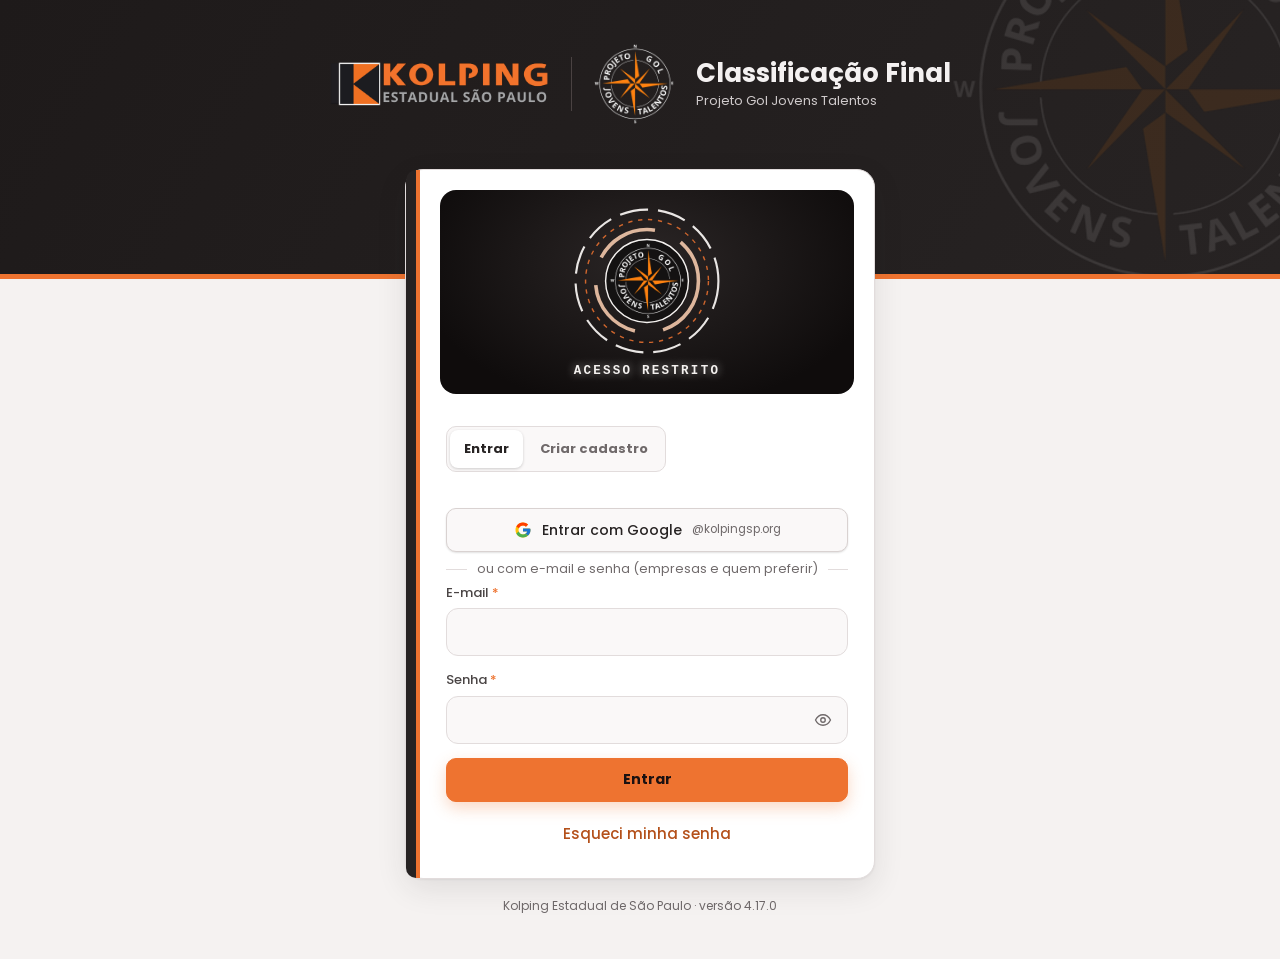
==== index.html @ 6509fb92 "Add files via upload" ====
<!doctype html>
<html lang="pt-BR">
<head>
<meta charset="utf-8">
<meta name="viewport" content="width=device-width, initial-scale=1, viewport-fit=cover">
<title>Classificação Final · Projeto Gol Jovens Talentos</title>
<meta name="description" content="Sistema de classificação dos processos seletivos do Projeto Gol Jovens Talentos · Kolping Estadual de São Paulo">
<meta name="theme-color" content="#141111">
<meta name="apple-mobile-web-app-capable" content="yes">
<meta name="apple-mobile-web-app-status-bar-style" content="black-translucent">
<meta name="apple-mobile-web-app-title" content="Classificação">
<link rel="manifest" href="manifest.webmanifest">
<!-- Tema aplicado antes de desenhar a página (evita piscar) -->
<script src="js/tema.js"></script>
<link rel="icon" type="image/png" href="assets/img/favicon.png">
<link rel="apple-touch-icon" href="assets/img/icon-180.png">
<link rel="stylesheet" href="css/app.css">
</head>
<body>
<div id="app"></div>
<noscript><p style="padding:24px">Este sistema precisa do JavaScript ativado no navegador.</p></noscript>

<!-- Ordem de carregamento: biblioteca → configuração → utilitários → dados → telas → controle -->
<script src="vendor/supabase.js"></script>
<script src="js/config.js"></script>
<script src="js/ui.js"></script>
<script src="js/api.js"></script>
<script src="js/auth.js"></script>
<script src="js/foto.js"></script>
<script src="js/online.js"></script>
<script src="js/dados.js"></script>
<script src="js/calendario.js"></script>
<script src="js/materiais.js"></script>
<script src="js/documentos.js"></script>
<script src="vendor/jspdf.umd.min.js"></script>
<script src="js/pdf.js"></script>
<script src="vendor/exceljs.min.js"></script>
<script src="js/excel.js"></script>
<script src="js/drive.js"></script>
<script src="js/agenda-google.js"></script>
<script src="js/importar-eventos.js"></script>
<script src="vendor/xlsx.mini.min.js"></script>
<script src="vendor/qrcode.js"></script>
<script src="js/instalar.js"></script>
<script src="js/erros.js"></script>
<script src="js/offline.js"></script>
<script src="vendor/jsqr.js"></script>
<script src="js/avisos.js"></script>
<script src="js/inatividade.js"></script>
<script src="js/views/telas.js"></script>
<script src="js/views/minha-conta.js"></script>
<script src="js/views/cadastros.js"></script>
<script src="js/testes-motor.js"></script>
<script src="js/views/banco.js"></script>
<script src="js/views/testes-tablet.js"></script>
<script src="js/views/configuracoes.js"></script>
<script src="js/views/processos.js"></script>
<script src="js/views/agenda.js"></script>
<script src="js/views/jovens.js"></script>
<script src="js/views/avaliar.js"></script>
<script src="js/views/notas.js"></script>
<script src="js/views/envios.js"></script>
<script src="js/views/classificacao.js"></script>
<script src="js/views/ficha.js"></script>
<script src="js/views/portal.js"></script>
<script src="js/views/turmas.js"></script>
<script src="js/views/graficos.js"></script>
<script src="js/views/historico.js"></script>
<script src="js/views/permissoes.js"></script>
<script src="js/permissoes.js"></script>
<script src="js/etapas.js"></script>
<script src="js/vista.js"></script>
<script src="js/app.js"></script>
</body>
</html>
---- css/app.css ----
/* =====================================================================
   Classificação Final · Projeto Gol Jovens Talentos
   Estilos gerais · temas escuro e claro com as cores da Kolping
   O tema é definido no <html data-tema="escuro|claro"> pelo tema.js
   ===================================================================== */

@font-face { font-family: 'Poppins'; src: url('../assets/fonts/poppins-regular.woff2') format('woff2'); font-weight: 400; font-display: swap; }
@font-face { font-family: 'Poppins'; src: url('../assets/fonts/poppins-medium.woff2') format('woff2'); font-weight: 500; font-display: swap; }
@font-face { font-family: 'Poppins'; src: url('../assets/fonts/poppins-bold.woff2') format('woff2'); font-weight: 700; font-display: swap; }

/* ---------- Paleta do tema ESCURO (padrão) ---------- */
:root, html[data-tema="escuro"] {
  color-scheme: dark;
  --c-comp-tx: #c9b9f5; --c-area-tx: #8fd0d8;
  --bg: #141111; --bg-2: #191515; --topo: #171313;
  --cartao: linear-gradient(165deg, #2b2626 0%, #211d1d 100%); --cartao-solido: #241f1f;
  --surface: #221e1e; --surface-2: #2b2626; --hover: #2a2525; --ativo: #2e2828;
  --entrada: #1d1919; --borda: #3a3333; --borda-2: #2c2626; --botao: #2c2727; --botao-hover: #353030; --botao-borda: #4a4242;
  --texto: #f4f1f1; --texto-2: #cfcacb; --texto-3: #adaaac; --texto-4: #7a7476;
  --link: #f6a477; --link-hover: #ffc29e; --avatar: #3a3333;
  --sombra: inset 0 1px 0 rgba(255,255,255,.05), 0 2px 4px rgba(0,0,0,.35), 0 12px 28px rgba(0,0,0,.40);
  --fundo-janela: rgba(12,9,9,.74);
  --ok-bg: rgba(63,166,107,.14); --ok-bd: rgba(63,166,107,.45); --ok-tx: #bfe8cf;
  --erro-bg: rgba(217,83,79,.12); --erro-bd: rgba(217,83,79,.45); --erro-tx: #f6c3c1;
  --info-bg: rgba(238,115,48,.10); --info-bd: rgba(238,115,48,.35); --info-tx: #f8d2bb;
  --pill-ok-tx: #86e0ad; --pill-off-tx: #f8b48c;
}
/* ---------- Paleta do tema CLARO ---------- */
html[data-tema="claro"] {
  color-scheme: light;
  --c-comp-tx: #5b3fb0; --c-area-tx: #2c6c75;
  --bg: #f5f2f1; --bg-2: #ffffff; --topo: #ffffff;
  --cartao: #ffffff; --cartao-solido: #ffffff;
  --surface: #ffffff; --surface-2: #f1eded; --hover: #f4efee; --ativo: #fbeee6;
  --entrada: #faf8f8; --borda: #e2dcdc; --borda-2: #ebe6e5; --botao: #ffffff; --botao-hover: #f4efee; --botao-borda: #d9d2d1;
  --texto: #272323; --texto-2: #4a4545; --texto-3: #6f696a; --texto-4: #8a8486;
  --link: #b4501a; --link-hover: #8a3b10; --avatar: #eae5e4;
  --sombra: 0 1px 2px rgba(39,35,35,.06), 0 10px 30px rgba(39,35,35,.10);
  --fundo-janela: rgba(39,35,35,.45);
  --ok-bg: rgba(63,166,107,.10); --ok-bd: rgba(63,166,107,.45); --ok-tx: #1f6b40;
  --erro-bg: rgba(217,83,79,.08); --erro-bd: rgba(217,83,79,.45); --erro-tx: #a5302c;
  --info-bg: rgba(238,115,48,.08); --info-bd: rgba(238,115,48,.40); --info-tx: #8a3b10;
  --pill-ok-tx: #1f7a47; --pill-off-tx: #a14a14;
}
:root {
  --c-area: #3f8f9a; --c-teste: #ee7330; --c-comp: #8b6fd6; --c-empresa: #4f6585; --c-aval: #3557e0; --c-padrao: #8a8486; --c-mat: #b8862f; --c-nota: #2e9e4f; --c-fer: #c0457a; --c-agr: #1f8a9e; --c-mail: #e0a100; --c-termo: #6d7f2a; --c-modelo: #5a63c9; --c-perm: #c73c3c; --c-integ: #2f6fd0; --c-saude: #d4563a; --c-escola: #2f6fd0;
  --laranja: #ee7330; --preto-marca: #272323;
  --ok: #3FA66B; --backup: #E9B500; --erro: #D9534F; --neutro: #8a8486;
  --raio: 14px;
  --fonte: 'Poppins', 'Segoe UI', system-ui, -apple-system, sans-serif;
}

* { box-sizing: border-box; }
html, body { margin: 0; height: 100%; }
body { background: var(--bg); color: var(--texto); font-family: var(--fonte); font-size: 15px; line-height: 1.5; -webkit-font-smoothing: antialiased; }
a { color: var(--link); }
a:hover { color: var(--link-hover); }
h1, h2, h3 { margin: 0; line-height: 1.2; }
button, input, select, textarea { font: inherit; }
:focus-visible { outline: 2px solid var(--laranja); outline-offset: 2px; }
.oculto { display: none !important; }
.sr { position: absolute; width: 1px; height: 1px; overflow: hidden; clip: rect(0 0 0 0); white-space: nowrap; }

/* Logos: cada imagem existe nas duas versões; o tema mostra a certa */
html[data-tema="escuro"] .so-claro, html[data-tema="claro"] .so-escuro { display: none !important; }

/* ---------- Componentes básicos ---------- */
.card { background: var(--cartao); border: 1px solid var(--borda); border-radius: var(--raio); box-shadow: var(--sombra); }
.btn {
  display: inline-flex; align-items: center; justify-content: center; gap: 8px;
  min-height: 44px; padding: 0 18px; border-radius: 10px; cursor: pointer;
  border: 1px solid var(--botao-borda); background: var(--botao); color: var(--texto);
  font-size: 14px; font-weight: 500; text-decoration: none; box-shadow: 0 1px 2px rgba(0,0,0,.12);
}
.btn:hover { background: var(--botao-hover); color: var(--texto); }
.btn-pri { background: var(--laranja); border-color: var(--laranja); color: #1b1111; font-weight: 700; box-shadow: 0 6px 16px rgba(238,115,48,.28); }
.btn-pri:hover { background: #f5833f; color: #1b1111; }
.btn-link { background: none; border: 0; box-shadow: none; color: var(--link); padding: 0 4px; min-height: 36px; cursor: pointer; font-weight: 500; }
.btn-link:hover { background: none; color: var(--link-hover); text-decoration: underline; }
.btn[disabled] { opacity: .5; cursor: not-allowed; }
.btn-bloco { width: 100%; }

.pill { display: inline-flex; align-items: center; gap: 6px; padding: 4px 10px; border-radius: 999px; font-size: 12px; font-weight: 700; white-space: nowrap; }
.pill-ok { background: var(--ok-bg); color: var(--pill-ok-tx); border: 1px solid var(--ok-bd); }
.pill-off { background: var(--info-bg); color: var(--pill-off-tx); border: 1px solid var(--info-bd); }
.pill-neu { background: var(--surface-2); color: var(--texto-2); border: 1px solid var(--borda); }

.lbl { font-size: 12px; font-weight: 700; letter-spacing: .06em; text-transform: uppercase; color: var(--texto-3); }

/* ---------- Formulários ---------- */
.campo { display: flex; flex-direction: column; gap: 6px; }
.campo > span { font-size: 13px; font-weight: 500; color: var(--texto-2); }
.campo .obrig { color: var(--laranja); }
.entrada { width: 100%; min-height: 48px; padding: 0 14px; border-radius: 12px; border: 1px solid var(--borda); background: var(--entrada); color: var(--texto); font-size: 15px; }
.entrada:focus { border-color: var(--laranja); outline: none; box-shadow: 0 0 0 3px rgba(238,115,48,.18); }
.senha-wrap { position: relative; }
.senha-wrap .entrada { padding-right: 52px; }
.senha-ver { position: absolute; right: 5px; top: 5px; width: 40px; height: 38px; border: 0; border-radius: 8px; background: transparent; color: var(--texto-3); cursor: pointer; display: inline-flex; align-items: center; justify-content: center; }
.senha-ver:hover { color: var(--texto); background: var(--hover); }
.dica { font-size: 12px; color: var(--texto-3); }

.aviso { border-radius: 12px; padding: 12px 14px; font-size: 14px; line-height: 1.5; display: flex; gap: 10px; align-items: flex-start; }
.aviso svg { flex: none; width: 20px; height: 20px; margin-top: 1px; }
.aviso-erro { background: var(--erro-bg); border: 1px solid var(--erro-bd); color: var(--erro-tx); }
.aviso-ok { background: var(--ok-bg); border: 1px solid var(--ok-bd); color: var(--ok-tx); }
.aviso-info, .aviso-carregando { background: var(--info-bg); border: 1px solid var(--info-bd); color: var(--info-tx); }

.segmentos { display: flex; gap: 4px; background: var(--entrada); border: 1px solid var(--borda); border-radius: 12px; padding: 4px; }
.segmentos button { flex: 1; min-height: 40px; border: 0; border-radius: 9px; background: transparent; color: var(--texto-3); font-weight: 500; cursor: pointer; font-size: 14px; }
.segmentos button[aria-pressed="true"], .segmentos button[aria-selected="true"] { background: var(--surface-2); color: var(--texto); font-weight: 700; box-shadow: 0 1px 3px rgba(0,0,0,.18); }
html[data-tema="claro"] .segmentos button[aria-pressed="true"], html[data-tema="claro"] .segmentos button[aria-selected="true"] { background: #fff; }

/* ---------- Tela de acesso: faixa superior + cartão com faixa lateral ---------- */
.acesso { min-height: 100%; display: flex; flex-direction: column; background: var(--bg); }
.acesso-faixa {
  position: relative; overflow: hidden; background: linear-gradient(120deg, #1e1a1a, #272323);
  border-bottom: 5px solid var(--laranja); padding: 44px 20px 150px; display: flex; justify-content: center;
}
.acesso-faixa .marca-agua { position: absolute; right: -90px; top: -120px; width: 420px; opacity: .10; pointer-events: none; }
.acesso-marca { position: relative; display: flex; align-items: center; gap: 22px; color: #f4f1f1; }
.acesso-marca .logos { display: flex; align-items: center; gap: 22px; }
.acesso-marca .k { width: 220px; height: auto; display: block; }
.acesso-marca .g { width: 80px; height: 80px; display: block; }
.acesso-marca .div { width: 1px; height: 54px; background: #4a4242; }
.acesso-marca h1 { font-size: 26px; font-weight: 700; }
.acesso-marca p { margin: 2px 0 0; font-size: 13px; color: #cfcacb; }
.acesso-corpo { flex: 1; display: flex; flex-direction: column; align-items: center; padding: 0 16px 32px; }
.acesso-card {
  width: 100%; max-width: 470px; margin-top: -110px; position: relative;
  background: var(--cartao-solido); border: 1px solid var(--borda); border-radius: 18px; box-shadow: var(--sombra);
  padding: 26px 26px 26px 40px; display: flex; flex-direction: column; gap: 16px;
}
.acesso-card::before { content: ''; position: absolute; left: 0; top: 0; bottom: 0; width: 10px; background: var(--preto-marca); border-radius: 18px 0 0 18px; }
.acesso-card::after { content: ''; position: absolute; left: 10px; top: 0; bottom: 0; width: 4px; background: var(--laranja); }
.acesso-card h2 { font-size: 19px; }
.form { display: flex; flex-direction: column; gap: 14px; }
.acesso-rodape { text-align: center; font-size: 12px; color: var(--texto-3); margin-top: 18px; }

/* ---------- Estrutura do sistema ---------- */
.shell { display: flex; min-height: 100%; }
.lateral { width: 248px; flex: none; background: var(--bg-2); border-right: 1px solid var(--borda-2); padding: 22px 14px; display: flex; flex-direction: column; gap: 26px; position: sticky; top: 0; height: 100vh; overflow-y: auto; }
.lateral-marca { display: flex; flex-direction: column; gap: 14px; padding: 0 8px; }
.lateral-marca .k { width: 176px; height: auto; }
.lateral-prog { display: flex; align-items: center; gap: 10px; padding-top: 14px; border-top: 1px solid var(--borda-2); }
.lateral-prog img { width: 40px; height: 40px; }
.lateral-prog b { display: block; font-size: 14px; }
.lateral-prog small { display: block; font-size: 12px; color: var(--texto-3); }
.menu { display: flex; flex-direction: column; gap: 4px; }
.menu a { display: flex; align-items: center; gap: 12px; min-height: 44px; padding: 0 14px; border-radius: 10px; color: var(--texto-2); text-decoration: none; font-size: 14px; font-weight: 500; }
.menu a:hover { background: var(--hover); color: var(--texto); }
.menu a[aria-current="page"] { background: var(--ativo); color: var(--texto); font-weight: 700; box-shadow: inset 3px 0 0 var(--laranja); }
.menu svg { flex: none; }
.lateral-versao { margin-top: auto; padding: 0 8px; font-size: 11px; color: var(--texto-4); }

.principal { flex: 1; min-width: 0; display: flex; flex-direction: column; }
.topo { display: flex; align-items: center; justify-content: space-between; gap: 12px; flex-wrap: wrap; padding: 12px 28px; border-bottom: 1px solid var(--borda-2); background: var(--topo); position: sticky; top: 0; z-index: 5; }
.topo-esq { display: flex; align-items: center; gap: 10px; min-width: 0; }
.topo-titulo { font-size: 14px; color: var(--texto-3); white-space: nowrap; overflow: hidden; text-overflow: ellipsis; }
.topo-dir { display: flex; align-items: center; gap: 10px; }
.btn-menu { display: none; width: 44px; height: 44px; border-radius: 10px; border: 1px solid var(--borda); background: var(--surface); color: var(--texto); cursor: pointer; align-items: center; justify-content: center; }
.btn-tema { display: inline-flex; align-items: center; gap: 6px; min-height: 34px; padding: 0 12px; border-radius: 999px; border: 1px solid var(--borda); background: var(--entrada); color: var(--texto-2); font-size: 12px; font-weight: 700; cursor: pointer; }
.btn-tema:hover { color: var(--texto); }
.flutuante { position: relative; }
.menu-flutuante { position: absolute; right: 0; top: calc(100% + 6px); min-width: 200px; padding: 6px; z-index: 20; display: flex; flex-direction: column; background: var(--cartao-solido); }
.menu-flutuante a, .menu-flutuante button { display: flex; align-items: center; gap: 10px; min-height: 42px; padding: 0 12px; border-radius: 8px; color: var(--texto); text-decoration: none; background: none; border: 0; font-size: 14px; cursor: pointer; text-align: left; width: 100%; }
.menu-flutuante a:hover, .menu-flutuante button:hover { background: var(--hover); }
.menu-flutuante [aria-checked="true"] { font-weight: 700; color: var(--link); }
.usuario-btn { display: flex; align-items: center; gap: 10px; background: none; border: 0; color: var(--texto); cursor: pointer; padding: 4px 6px; border-radius: 10px; min-height: 44px; }
.usuario-btn:hover { background: var(--hover); }
.avatar { width: 38px; height: 38px; border-radius: 50%; background: var(--avatar); display: inline-flex; align-items: center; justify-content: center; font-size: 13px; font-weight: 700; flex: none; overflow: hidden; color: var(--texto); }
.avatar img { width: 100%; height: 100%; object-fit: cover; display: block; }
.avatar.com-foto { box-shadow: 0 0 0 2px var(--laranja); }
.usuario-txt { display: flex; flex-direction: column; text-align: left; line-height: 1.25; }
.usuario-txt b { font-size: 13px; }
.usuario-txt small { font-size: 12px; color: var(--texto-3); }

.conteudo > .tela { display: contents; }   /* espaço de cada tela: não muda o layout */
.conteudo { padding: 28px 32px 48px; max-width: 1760px; width: 100%; display: flex; flex-direction: column; gap: 22px; }
.cabecalho { display: flex; flex-wrap: wrap; align-items: flex-end; justify-content: space-between; gap: 14px; }
.cabecalho h1 { font-size: 28px; font-weight: 700; }
.cabecalho p { margin: 6px 0 0; color: var(--texto-2); font-size: 14px; }
.grade { display: grid; grid-template-columns: repeat(auto-fit, minmax(260px, 1fr)); gap: 16px; }
.bloco { padding: 20px 22px; display: flex; flex-direction: column; gap: 10px; }
.bloco h2 { font-size: 17px; font-weight: 700; }
.bloco-link { text-decoration: none; color: var(--texto); box-shadow: inset 4px 0 0 var(--laranja), var(--sombra); }
.bloco-link:hover { color: var(--texto); filter: brightness(1.04); }
.bloco p { margin: 0; color: var(--texto-2); font-size: 14px; }
.em-breve { padding: 28px; display: flex; flex-direction: column; gap: 10px; box-shadow: inset 4px 0 0 var(--texto-4), var(--sombra); }
.em-breve p, .em-breve li { margin: 0; color: var(--texto-2); }

/* ---------- Foto do perfil ---------- */
.foto-bloco { display: flex; gap: 18px; align-items: center; flex-wrap: wrap; }
.foto-grande { width: 104px; height: 104px; font-size: 30px; }
.foto-grande.com-foto { box-shadow: 0 0 0 3px var(--laranja), 0 10px 20px rgba(0,0,0,.25); }
.recorte { width: 100%; max-width: 280px; aspect-ratio: 1; margin: 0 auto; position: relative; border-radius: 12px; overflow: hidden; background: #000; touch-action: none; cursor: grab; }
.recorte canvas { width: 100%; height: 100%; display: block; }
.zoom { display: flex; align-items: center; gap: 10px; font-size: 13px; color: var(--texto-2); }
.zoom input { flex: 1; accent-color: var(--laranja); }

/* ---------- Listas, abas e formulários (Cadastros e Banco de testes) ---------- */
.abas-cad { display: flex; gap: 4px; border-bottom: 1px solid var(--borda); flex-wrap: wrap; }
.abas-cad a { color: var(--texto-3); font-weight: 700; font-size: 14px; padding: 0 16px; min-height: 46px; display: inline-flex; align-items: center; text-decoration: none; border-bottom: 3px solid transparent; margin-bottom: -1px; }
.abas-cad a:hover { color: var(--texto); }
.abas-cad a[aria-selected="true"] { color: var(--texto); border-color: var(--laranja); }
.abas-cad a[data-cor="empresa"][aria-selected="true"] { border-color: var(--c-empresa); }
.abas-cad a[data-cor="aval"][aria-selected="true"] { border-color: var(--c-aval); }
.abas-cad a[data-cor="area"][aria-selected="true"] { border-color: var(--c-area); }
.abas-cad a[data-cor="teste"][aria-selected="true"] { border-color: var(--c-teste); }
.abas-cad a[data-cor="comp"][aria-selected="true"] { border-color: var(--c-comp); }
.ponto-cor { display: inline-block; width: 10px; height: 10px; border-radius: 3px; margin-right: 8px; }
.cor-empresa { background: var(--c-empresa); } .cor-aval { background: var(--c-aval); }
.btn-empresa { background: var(--c-empresa); border-color: var(--c-empresa); color: #fff; font-weight: 700; }
.btn-empresa:hover { background: #5d759a; color: #fff; }
.btn-aval { background: var(--c-aval); border-color: var(--c-aval); color: #fff; font-weight: 700; }
.btn-aval:hover { background: #4a69ea; color: #fff; }
.tag-area { display: inline-flex; align-items: center; gap: 6px; font-size: 13px; color: var(--c-area-tx); font-weight: 500; }
.tag-area::before { content: ''; width: 8px; height: 8px; border-radius: 2px; background: var(--c-area); }
.cnpj-linha { display: flex; gap: 10px; align-items: flex-end; flex-wrap: wrap; }
.cnpj-linha .campo { flex: 1; min-width: 200px; }
.cnpj-linha .btn { min-height: 48px; }
.entrada-cnpj { font-size: 18px; font-weight: 700; letter-spacing: .03em; }
.girando.mini { width: 18px; height: 18px; border-width: 2px; flex: none; }
.btn[disabled].btn-pri { opacity: .45; }
.abas-cad .n { font-size: 12px; color: var(--texto-3); margin-left: 6px; font-weight: 500; }
#aba { display: flex; flex-direction: column; gap: 16px; }
.barra { display: flex; gap: 12px; flex-wrap: wrap; align-items: center; }
.busca { flex: 1; min-width: 220px; display: flex; align-items: center; gap: 8px; background: var(--entrada); border: 1px solid var(--borda); border-radius: 12px; padding: 0 14px; min-height: 46px; color: var(--texto-3); }
.busca:focus-within { border-color: var(--laranja); box-shadow: 0 0 0 3px rgba(238,115,48,.18); }
.busca input { flex: 1; border: 0; background: transparent; color: var(--texto); outline: none; font-size: 15px; min-height: 44px; min-width: 0; }
.sel-filtro { width: auto; min-width: 220px; }
.marcar-linha { display: inline-flex; align-items: center; gap: 8px; font-size: 14px; color: var(--texto-2); min-height: 44px; cursor: pointer; }
.marcar-linha input, .marcar input { width: 18px; height: 18px; accent-color: var(--laranja); flex: none; }
.tabela-card { padding: 4px 8px; overflow-x: auto; position: relative; }
.tabela { width: 100%; border-collapse: collapse; font-size: 14px; }
.tabela th { text-align: left; font-size: 12px; font-weight: 700; letter-spacing: .05em; text-transform: uppercase; color: var(--texto-3); padding: 12px; border-bottom: 1px solid var(--borda); white-space: nowrap; }
.tabela td { padding: 12px; border-bottom: 1px solid var(--borda-2); vertical-align: middle; }
.tabela tbody tr:last-child td { border-bottom: 0; }
.tabela .num { font-variant-numeric: tabular-nums; white-space: nowrap; }
.tabela tr.clicavel { cursor: pointer; }
.tabela tr.clicavel:hover td { background: var(--hover); }
.tabela tr.sel td { background: var(--ativo); }
.tabela tr.sel td:first-child { box-shadow: inset 3px 0 0 var(--laranja); }
.tabela.mini th, .tabela.mini td { padding: 6px 8px; font-size: 13px; }
.acoes { display: flex; gap: 6px; justify-content: flex-end; }
.btn-p { min-height: 38px; padding: 0 14px; font-size: 13px; }
.cel-empresa, .cel-pessoa { display: flex; align-items: center; gap: 12px; }
.cel-empresa small { display: block; font-size: 12px; color: var(--texto-3); }
.cel-pessoa .avatar { width: 38px; height: 38px; }
.voce { font-weight: 500; color: var(--texto-3); }
.logo-mini { width: 60px; height: 36px; border-radius: 6px; background: #fff; border: 1px solid var(--borda); display: inline-flex; align-items: center; justify-content: center; font-size: 9px; font-weight: 700; color: #7a7476; flex: none; overflow: hidden; padding: 3px; text-align: center; }
.logo-mini img { max-width: 100%; max-height: 100%; object-fit: contain; display: block; }
.logo-mini.grande { width: 130px; height: 70px; font-size: 12px; }
.logo-envio { display: flex; gap: 14px; align-items: center; border: 1px dashed var(--borda); border-radius: 12px; padding: 14px; flex-wrap: wrap; }
.vazio { padding: 26px; text-align: center; color: var(--texto-3); }
.alerta-txt { color: var(--pill-off-tx); font-style: normal; font-weight: 500; }
.pendencias { padding: 16px 18px; display: flex; flex-direction: column; gap: 12px; box-shadow: inset 4px 0 0 var(--laranja), var(--sombra); }
.pendencias.faixa { flex-direction: row; align-items: center; flex-wrap: wrap; color: var(--texto-2); }
.pendencias.faixa > svg { color: var(--laranja); flex: none; }
.pendente { display: flex; gap: 14px; align-items: center; flex-wrap: wrap; padding-top: 12px; border-top: 1px solid var(--borda-2); }
.pendente:first-of-type { border-top: 0; padding-top: 0; }
.pendente-txt { flex: 1; min-width: 220px; }
.pendente-txt b { display: block; }
.pendente-txt small { display: block; font-size: 13px; color: var(--texto-3); }
.pendente-acoes { display: flex; gap: 8px; flex-wrap: wrap; align-items: center; }
.sel-p { width: auto; min-height: 40px; }
.form-grade { display: grid; grid-template-columns: repeat(2, minmax(0, 1fr)); gap: 14px; }
.form-grade .largo { grid-column: 1 / -1; }
textarea.entrada { padding: 10px 14px; resize: vertical; min-height: 80px; line-height: 1.5; }
.marcar { display: flex; gap: 10px; align-items: flex-start; padding: 12px 14px; border: 1px solid var(--borda); border-radius: 12px; background: var(--entrada); cursor: pointer; }
.marcar input { margin-top: 3px; }
.marcar b { display: block; font-size: 14px; font-weight: 500; }
.marcar small { display: block; font-size: 12px; color: var(--texto-3); }
.btn-link.perigo { color: var(--erro); padding: 0; }
.banco-lado { display: grid; grid-template-columns: 210px minmax(0, 1fr) minmax(300px, 380px); gap: 16px; align-items: start; }
.filtro-areas { padding: 8px; display: flex; flex-direction: column; gap: 2px; position: sticky; top: 84px; }
.filtro-areas button { border: 0; background: none; font: inherit; font-size: 14px; font-weight: 500; color: var(--texto-2); min-height: 42px; border-radius: 9px; display: flex; justify-content: space-between; align-items: center; gap: 8px; padding: 0 12px; cursor: pointer; text-align: left; }
.filtro-areas button:hover { background: var(--hover); color: var(--texto); }
.filtro-areas button[aria-pressed="true"] { background: var(--ativo); color: var(--texto); font-weight: 700; box-shadow: inset 3px 0 0 var(--laranja); }
.filtro-areas small { color: var(--texto-3); font-weight: 500; }
.detalhe-teste { padding: 20px 22px; display: flex; flex-direction: column; gap: 8px; position: sticky; top: 84px; max-height: calc(100vh - 100px); overflow-y: auto; }
.detalhe-teste h2 { font-size: 20px; }
.selos { display: flex; gap: 6px; flex-wrap: wrap; margin: 2px 0 6px; }
.detalhe-teste .desc { margin: 0; color: var(--texto-2); font-size: 13px; }
.crit-cab, .crit { display: grid; grid-template-columns: minmax(0, 1fr) 18px minmax(0, 1fr); gap: 8px; align-items: start; }
.crit-cab { font-size: 11px; font-weight: 700; letter-spacing: .05em; text-transform: uppercase; color: var(--texto-3); padding-top: 6px; }
.crit { padding: 10px 6px; border-bottom: 1px solid var(--borda-2); font-size: 13px; border-radius: 8px; }
.crit.clicavel { cursor: pointer; }
.crit.clicavel:hover { background: var(--hover); }
.crit b { font-weight: 700; display: block; }
.crit small { display: block; color: var(--texto-3); font-size: 12px; }
.crit .desc-c { margin-top: 4px; color: var(--texto-3); }
.crit > span { color: var(--texto-2); }
.crit > span[aria-hidden] { color: var(--texto-3); padding-top: 2px; }
.conv { margin-top: 8px; display: flex; flex-direction: column; gap: 6px; }
.botoes-det { display: flex; gap: 8px; flex-wrap: wrap; margin-top: 10px; }
.faixa-linha { display: grid; grid-template-columns: repeat(3, minmax(0, 1fr)) 40px; gap: 8px; align-items: end; }
.faixa-linha label { display: flex; flex-direction: column; gap: 4px; font-size: 12px; color: var(--texto-3); }
.faixa-linha .entrada { min-height: 42px; }
.lista-pend { margin: 6px 0 12px; padding-left: 18px; color: var(--texto-2); line-height: 1.8; }
@media (max-width: 1180px) {
  .banco-lado { grid-template-columns: minmax(0, 1fr); }
  .filtro-areas { position: static; flex-direction: row; flex-wrap: wrap; }
  .filtro-areas button { min-height: 38px; background: var(--entrada); border: 1px solid var(--borda); }
  .detalhe-teste { position: static; max-height: none; }
}
@media (max-width: 640px) {
  .form-grade { grid-template-columns: minmax(0, 1fr); }
  .tabela th:nth-child(3), .tabela td:nth-child(3) { display: none; }
  .sel-filtro { width: 100%; }
}

/* ---------- Banco de testes em cards ---------- */
.botoes-topo { display: flex; gap: 10px; flex-wrap: wrap; }
.btn-area { background: var(--c-area); border-color: var(--c-area); color: #fff; font-weight: 700; }
.btn-area:hover { background: #4aa2ae; color: #fff; }
.btn-teste { background: var(--c-teste); border-color: var(--c-teste); color: #1b1111; font-weight: 700; box-shadow: 0 6px 16px rgba(238,115,48,.28); }
.btn-teste:hover { background: #f5833f; color: #1b1111; }
.btn-comp { background: var(--c-comp); border-color: var(--c-comp); color: #fff; font-weight: 700; }
.btn-comp:hover { background: #9a80e0; color: #fff; }
.btn-comp-leve { border-color: color-mix(in srgb, var(--c-comp) 60%, transparent); color: var(--c-comp-tx); }
.btn-perigo { color: var(--erro); }
.legenda { display: flex; gap: 18px; flex-wrap: wrap; font-size: 13px; color: var(--texto-2); }
.legenda i { display: inline-block; width: 12px; height: 12px; border-radius: 3px; margin-right: 6px; vertical-align: -1px; }
.cor-area { background: var(--c-area); } .cor-teste { background: var(--c-teste); } .cor-comp { background: var(--c-comp); }
.cor-comp-txt { color: var(--c-comp-tx); }
.barra-banco { padding: 6px 0 4px; }
.areas { display: flex; flex-direction: column; gap: 14px; }
.area-card { padding: 0; overflow: hidden; box-shadow: inset 5px 0 0 var(--c-area), var(--sombra); }
.area-card.area-sem { box-shadow: inset 5px 0 0 var(--texto-4), var(--sombra); }
.area-cab { display: flex; align-items: center; gap: 10px; padding: 8px 16px 8px 8px; }
.area-toggle { flex: 1; display: flex; align-items: center; gap: 12px; min-height: 52px; padding: 0 12px; background: none; border: 0; color: var(--texto); cursor: pointer; text-align: left; border-radius: 10px; font: inherit; }
.area-toggle:hover { background: var(--hover); }
.area-toggle svg { color: var(--texto-3); flex: none; }
.area-toggle h2 { font-size: 18px; }
.area-toggle .cont { margin-left: auto; font-size: 13px; color: var(--texto-3); white-space: nowrap; }
.mini-acoes { display: flex; gap: 6px; flex: none; }
.ico { width: 36px; height: 36px; border-radius: 9px; border: 1px solid var(--borda); background: var(--botao); color: var(--texto-2); display: inline-flex; align-items: center; justify-content: center; cursor: pointer; padding: 0; }
.ico:hover { color: var(--texto); background: var(--botao-hover); }
.ico.perigo { color: var(--erro); }
.area-corpo { padding: 16px 20px 20px; display: grid; grid-template-columns: repeat(auto-fill, minmax(290px, 1fr)); gap: 14px; border-top: 1px solid var(--borda-2); }
.teste-card { background: var(--surface); border: 1px solid var(--borda); border-radius: 12px; padding: 14px; display: flex; flex-direction: column; gap: 10px; box-shadow: inset 3px 0 0 var(--c-teste); transition: box-shadow .3s; }
html[data-tema="claro"] .teste-card { background: #fbf9f9; }
.teste-card.destaque { box-shadow: inset 3px 0 0 var(--c-teste), 0 0 0 3px rgba(238,115,48,.45); }
.teste-cab { display: flex; align-items: flex-start; gap: 8px; }
.teste-tit { flex: 1; min-width: 0; display: flex; flex-direction: column; gap: 6px; }
.teste-tit b { font-size: 15px; }
.teste-tit .selos { margin: 0; }
.teste-desc { margin: 0; font-size: 12px; color: var(--texto-3); }
.chips { display: flex; flex-wrap: wrap; gap: 6px; }
.chip { display: inline-flex; align-items: center; gap: 2px; padding: 3px 3px 3px 10px; border-radius: 999px; font-size: 12px; max-width: 100%;
  border: 1px solid color-mix(in srgb, var(--c-comp) 55%, transparent); background: color-mix(in srgb, var(--c-comp) 12%, transparent); color: var(--c-comp-tx); }
.chip-txt { overflow: hidden; text-overflow: ellipsis; white-space: nowrap; }
.chip-txt small { opacity: .8; }
.chip button { width: 26px; height: 26px; border-radius: 50%; border: 0; background: transparent; color: inherit; opacity: .75; display: inline-flex; align-items: center; justify-content: center; padding: 0; cursor: pointer; flex: none; }
.chip button:hover { opacity: 1; background: color-mix(in srgb, var(--c-comp) 22%, transparent); }
.chip.sem { border-color: var(--info-bd); background: var(--info-bg); color: var(--pill-off-tx); }
.teste-pe { display: flex; gap: 8px; flex-wrap: wrap; margin-top: auto; }
.add-teste { border: 1px dashed var(--borda); border-radius: 12px; display: flex; align-items: center; justify-content: center; gap: 8px; color: var(--texto-3); font: inherit; font-size: 14px; min-height: 100px; background: transparent; cursor: pointer; }
.add-teste:hover { color: var(--texto); border-color: var(--c-teste); background: var(--hover); }
.bloco-comps { display: flex; flex-direction: column; gap: 8px; margin-top: 4px; }
.comp-item { display: flex; flex-direction: column; gap: 6px; }
.comp-linha { display: grid; grid-template-columns: minmax(0, 1fr) minmax(0, 1.2fr) 36px; gap: 8px; align-items: center; }
.comp-linha .entrada { min-height: 42px; font-size: 14px; }
.comp-cab { font-size: 11px; font-weight: 700; letter-spacing: .05em; text-transform: uppercase; color: var(--texto-3); }
.nova-comp { display: grid; grid-template-columns: minmax(0, 1fr) minmax(0, 1fr); gap: 8px; padding: 10px; border: 1px dashed color-mix(in srgb, var(--c-comp) 60%, transparent); border-radius: 12px; background: color-mix(in srgb, var(--c-comp) 6%, transparent); }
.nova-comp .lbl { grid-column: 1 / -1; }
.nova-comp [data-nc=desc] { grid-column: 1 / -1; }
.nova-comp .entrada { min-height: 42px; font-size: 14px; }

/* ---------- Aviso luminoso de novo cadastro ---------- */
.avisos-cadastro { position: fixed; bottom: 20px; right: 20px; z-index: 70; display: flex; flex-direction: column; gap: 12px; width: 380px; max-width: calc(100vw - 24px); }
.aviso-cadastro { padding: 16px 18px; border-radius: 16px; background: var(--cartao-solido); color: var(--texto); border: 1px solid rgba(238,115,48,.65);
  box-shadow: 0 0 0 4px rgba(238,115,48,.16), 0 0 30px rgba(238,115,48,.45), var(--sombra); display: flex; flex-direction: column; gap: 10px; animation: brilho 2.4s ease-in-out infinite, entrar .35s ease-out; }
@keyframes brilho { 50% { box-shadow: 0 0 0 6px rgba(238,115,48,.24), 0 0 44px rgba(238,115,48,.6), var(--sombra); } }
@keyframes entrar { from { transform: translateY(10px); opacity: 0; } }
/* com avisos na tela, os avisos rápidos sobem para o topo para não se sobrepor */
body.com-avisos .toasts { bottom: auto; top: 80px; }
.ac-tit { display: flex; gap: 8px; align-items: center; color: var(--link); font-weight: 700; font-size: 12px; text-transform: uppercase; letter-spacing: .05em; }
.ac-pessoa { display: flex; gap: 12px; align-items: center; }
.ac-pessoa .avatar { width: 42px; height: 42px; background: var(--laranja); color: #1b1111; }
.ac-pessoa b { display: block; }
.ac-pessoa small { display: block; font-size: 13px; color: var(--texto-3); word-break: break-all; }
.ac-botoes { display: flex; gap: 8px; justify-content: flex-end; flex-wrap: wrap; }
.badge-menu { margin-left: auto; background: var(--laranja); color: #1b1111; border-radius: 999px; font-size: 11px; font-weight: 700; padding: 1px 8px; min-width: 22px; text-align: center; }
@media (max-width: 640px) {
  .comp-linha { grid-template-columns: minmax(0, 1fr) 36px; }
  .comp-linha [data-c=exib] { grid-column: 1 / -1; }
  .comp-cab { display: none; }
  .nova-comp { grid-template-columns: minmax(0, 1fr); }
  .area-corpo { padding: 12px; grid-template-columns: minmax(0, 1fr); }
  .avisos-cadastro { bottom: 12px; right: 12px; }
}

/* ---------- Configurações em cards ---------- */
.voltar { display: inline-flex; align-items: center; gap: 6px; color: var(--link); font-weight: 500; text-decoration: none; font-size: 14px; align-self: flex-start; }
.voltar:hover { text-decoration: underline; }
#cfg-cards { display: flex; flex-direction: column; gap: 24px; }
.grupo { display: flex; flex-direction: column; gap: 12px; }
.grupo h2 { font-size: 13px; letter-spacing: .07em; text-transform: uppercase; color: var(--texto-3); }
.cards-cfg { display: grid; grid-template-columns: repeat(auto-fill, minmax(270px, 1fr)); gap: 16px; }
.cfg { position: relative; display: flex; gap: 16px; align-items: flex-start; padding: 20px 18px 20px 20px; border-radius: 14px; background: var(--cartao); border: 1px solid var(--borda);
  box-shadow: inset 4px 0 0 var(--cor), var(--sombra); text-decoration: none; color: var(--texto); transition: transform .15s; }
a.cfg:hover { color: var(--texto); transform: translateY(-2px); }
.cfg .ic { width: 46px; height: 46px; border-radius: 12px; display: inline-flex; align-items: center; justify-content: center; background: color-mix(in srgb, var(--cor) 18%, transparent); color: var(--cor); flex: none; }
html[data-tema="escuro"] .cfg .ic { color: color-mix(in srgb, var(--cor) 60%, white); }
.cfg b { display: block; font-size: 17px; }
.cfg small { display: block; font-size: 13px; color: var(--texto-3); margin-top: 4px; line-height: 1.5; }
.cfg .vai { margin-left: auto; color: var(--texto-3); align-self: center; flex: none; }
.cfg .badge { position: absolute; top: 14px; right: 14px; background: var(--laranja); color: #1b1111; border-radius: 999px; font-size: 12px; font-weight: 700; padding: 2px 10px; }
.em-breve-cfg { opacity: .9; }
.em-breve-cfg .lbl { display: inline-block; margin-top: 8px; }
.ponto-cor.grande { width: 14px; height: 14px; border-radius: 4px; margin-right: 12px; vertical-align: 3px; }
.cor-padrao { background: var(--c-padrao); }
.bloco-padrao { max-width: 820px; gap: 18px; }
.entrada-grande { font-size: 20px; font-weight: 700; }
.botoes-fim { display: flex; gap: 10px; justify-content: flex-end; flex-wrap: wrap; }
.regua { position: relative; padding: 34px 6px 4px; }
.regua .trilho { position: relative; height: 16px; border-radius: 999px; overflow: hidden; display: flex; box-shadow: inset 0 1px 3px rgba(0,0,0,.35); }
.regua .trilho div { height: 100%; }
.regua .r { background: linear-gradient(90deg, #b3403c, var(--erro)); }
.regua .b { background: linear-gradient(90deg, #d9a800, var(--backup)); }
.regua .a { background: linear-gradient(90deg, var(--ok), #4fbf7f); }
.regua .marca { position: absolute; top: 0; width: 2px; height: 62px; margin-left: -1px; }
.regua .marca span { position: absolute; top: 0; font-size: 13px; font-weight: 700; padding: 3px 10px; border-radius: 999px; background: var(--cartao-solido); border: 1px solid var(--borda); box-shadow: var(--sombra); white-space: nowrap; }
.regua .marca.esq span { right: 6px; } .regua .marca.dir span { left: 6px; }
.regua .marca i { position: absolute; left: 0; top: 26px; width: 2px; height: 30px; background: var(--texto); opacity: .75; border-radius: 2px; }
.regua .ticks { position: relative; height: 18px; margin-top: 8px; }
.regua .ticks span { position: absolute; transform: translateX(-50%); font-size: 12px; color: var(--texto-3); }
.faixas { display: grid; grid-template-columns: repeat(3, minmax(0, 1fr)); gap: 12px; margin-top: 10px; }
.faixa-c { display: flex; gap: 12px; align-items: center; padding: 14px 16px; border-radius: 12px; border: 1px solid var(--borda); background: var(--entrada); box-shadow: inset 4px 0 0 var(--cf); }
.faixa-c .bol { width: 34px; height: 34px; border-radius: 50%; background: color-mix(in srgb, var(--cf) 20%, transparent); display: inline-flex; align-items: center; justify-content: center; flex: none; }
.faixa-c .bol i { width: 12px; height: 12px; border-radius: 50%; background: var(--cf); }
.faixa-c b { display: block; font-size: 15px; } .faixa-c small { display: block; font-size: 13px; color: var(--texto-3); }
.agr-grade { display: grid; grid-template-columns: minmax(0, 1fr) minmax(0, 1fr); gap: 18px; align-items: start; }
.vars { display: flex; gap: 8px; flex-wrap: wrap; align-items: center; }
.chip-var { display: inline-flex; padding: 4px 10px; border-radius: 999px; border: 1px dashed var(--borda); font: inherit; font-size: 13px; background: var(--entrada); color: var(--texto-2); cursor: pointer; }
.chip-var:hover { border-color: var(--laranja); color: var(--texto); }
.folha { background: #fff; color: #272323; border-radius: 10px; padding: 26px 30px 26px 40px; box-shadow: inset 9px 0 0 #272323, inset 12px 0 0 #ee7330, 0 10px 26px rgba(0,0,0,.25); font-size: 14px; line-height: 1.7; text-align: justify; }
.folha p { margin: 0 0 12px; }
.folha .assina { text-align: right; font-size: 13px; margin: 18px 0 0; }
@media (max-width: 900px) { .agr-grade { grid-template-columns: minmax(0, 1fr); } }
@media (max-width: 640px) { .faixas { grid-template-columns: minmax(0, 1fr); } }

/* ---------- Processos ---------- */
.st { display: inline-flex; align-items: center; gap: 6px; padding: 4px 10px; border-radius: 999px; font-size: 12px; font-weight: 700; border: 1px solid var(--borda); background: var(--entrada); color: var(--texto-2); white-space: nowrap; }
.st i { width: 8px; height: 8px; border-radius: 50%; background: var(--sc); }
.filtros { display: flex; gap: 6px; flex-wrap: wrap; }
.filtros button { border: 1px solid var(--borda); background: var(--entrada); color: var(--texto-2); border-radius: 999px; padding: 0 14px; min-height: 38px; font: inherit; font-size: 13px; font-weight: 600; cursor: pointer; }
.filtros button[aria-pressed="true"] { background: var(--ativo); color: var(--texto); border-color: var(--laranja); }
.procs { display: grid; grid-template-columns: repeat(auto-fill, minmax(330px, 1fr)); gap: 16px; }
.proc { padding: 18px 20px; display: flex; flex-direction: column; gap: 12px; box-shadow: inset 4px 0 0 var(--sc), var(--sombra); text-decoration: none; color: var(--texto); transition: transform .15s; }
.proc:hover { color: var(--texto); transform: translateY(-2px); }
.proc-cab { display: flex; gap: 14px; align-items: flex-start; }
.proc-tit { flex: 1; min-width: 0; display: flex; flex-direction: column; gap: 4px; }
.proc-tit h3 { font-size: 17px; }
.proc-tit small { color: var(--texto-3); font-size: 13px; }
.proc .logo-mini { width: 64px; height: 40px; }
.nums { display: grid; grid-template-columns: minmax(0, 1fr) minmax(0, 1fr) minmax(0, 1.75fr); gap: 8px; }
.nums div { background: var(--entrada); border: 1px solid var(--borda-2); border-radius: 10px; padding: 10px 4px; min-width: 0; text-align: center; display: flex; flex-direction: column; justify-content: center; min-height: 64px; }
.nums b { display: block; font-size: 15px; line-height: 1.25; white-space: nowrap; letter-spacing: -.01em; }
.nums span { font-size: 12px; color: var(--texto-3); }
.painel-tit { display: flex; gap: 16px; align-items: center; }
.painel-acoes { display: flex; gap: 10px; align-items: center; flex-wrap: wrap; }
.etapas { display: flex; border: 1px solid var(--borda); border-radius: 14px; overflow: hidden; }
.etapas div { flex: 1; padding: 12px 14px; font-size: 13px; background: var(--entrada); border-right: 1px solid var(--borda); color: var(--texto-3); }
.etapas div:last-child { border-right: 0; }
.etapas b { display: block; color: var(--texto); font-size: 14px; }
.etapas .feita { background: color-mix(in srgb, var(--laranja) 10%, var(--entrada)); }
.etapas .atual { background: color-mix(in srgb, var(--laranja) 20%, var(--entrada)); box-shadow: inset 0 -3px 0 var(--laranja); }
.card-cor { box-shadow: inset 4px 0 0 var(--cor), var(--sombra); }
.em-espera { opacity: .8; }
.bloco-botoes { display: flex; gap: 8px; flex-wrap: wrap; margin-top: auto; }
.janela.janela-larga { max-width: 780px; }
.passos { display: flex; gap: 6px; align-items: center; flex-wrap: wrap; }
.passo { display: flex; align-items: center; gap: 8px; font-size: 13px; font-weight: 600; color: var(--texto-3); }
.passo .n { width: 28px; height: 28px; border-radius: 50%; display: inline-flex; align-items: center; justify-content: center; border: 2px solid var(--borda); font-weight: 700; }
.passo.ok .n { background: var(--laranja); border-color: var(--laranja); color: #1b1111; }
.passo.on { color: var(--texto); }
.passo.on .n { border-color: var(--laranja); color: var(--laranja); }
.passo-linha { width: 28px; height: 2px; background: var(--borda); }
.modelo-linha { display: flex; gap: 10px; align-items: flex-end; flex-wrap: wrap; }
.modelo-linha .campo { flex: 1; min-width: 240px; }
.lista-testes-proc { display: flex; flex-direction: column; gap: 14px; max-height: 46vh; overflow-y: auto; padding-right: 4px; }
.grupo-teste { display: flex; flex-direction: column; gap: 8px; }
.testes-op { display: grid; grid-template-columns: repeat(2, minmax(0, 1fr)); gap: 8px; }
.teste-op { display: flex; align-items: center; gap: 10px; padding: 10px 12px; border: 1px solid var(--borda); border-radius: 10px; background: var(--entrada); font-size: 14px; cursor: pointer; flex-wrap: wrap; }
.teste-op.on { border-color: color-mix(in srgb, var(--c-teste) 70%, transparent); background: color-mix(in srgb, var(--c-teste) 8%, var(--entrada)); }
.teste-op input { width: 18px; height: 18px; accent-color: var(--laranja); flex: none; }
.teste-op > span { flex: 1; min-width: 0; }
.sel-nivel { width: auto; min-height: 34px; font-size: 13px; padding: 0 8px; }
.conferir { display: grid; grid-template-columns: 160px minmax(0, 1fr); gap: 8px 16px; margin: 0; }
.conferir dt { color: var(--texto-3); font-size: 13px; }
.conferir dd { margin: 0; font-weight: 600; }
@media (max-width: 640px) {
  .testes-op { grid-template-columns: minmax(0, 1fr); }
  .etapas { flex-direction: column; }
  .etapas div { border-right: 0; border-bottom: 1px solid var(--borda); }
  .conferir { grid-template-columns: minmax(0, 1fr); }
  .painel-tit { flex-direction: column; align-items: flex-start; }
}

/* ---------- Painel do processo: espaçamento ---------- */
#painel { display: flex; flex-direction: column; gap: 24px; }
#painel .cabecalho { align-items: center; gap: 18px 24px; }
#painel .grade { gap: 18px; }
.iniciar-box { position: relative; display: block; }
.iniciar-box small { position: absolute; right: 0; top: calc(100% + 6px); font-size: 12px; color: var(--texto-3); white-space: nowrap; }
#painel .cabecalho { padding-bottom: 14px; }
.painel-acoes { align-items: center; }
.btn-iniciar[disabled] { background: var(--surface-2); border-color: var(--borda); color: var(--texto-3); box-shadow: none; opacity: 1; }
.turmas-lista { display: flex; flex-direction: column; gap: 10px; }
.tlinha { display: flex; align-items: center; gap: 14px; padding: 12px 14px; border: 1px solid var(--borda); border-radius: 12px; background: var(--entrada); box-shadow: inset 3px 0 0 var(--c-area); flex-wrap: wrap; }
.tl-txt { flex: 1; min-width: 200px; }
.tl-txt b { display: block; }
.tl-txt small { color: var(--texto-3); font-size: 13px; }
.segmentos { display: inline-flex; background: var(--entrada); border: 1px solid var(--borda); border-radius: 10px; padding: 3px; gap: 3px; align-self: flex-start; }
.segmentos button { white-space: nowrap; border: 0; border-radius: 8px; padding: 0 14px; min-height: 38px; font: inherit; font-size: 13px; font-weight: 600; background: transparent; color: var(--texto-3); cursor: pointer; }
.segmentos button[aria-pressed="true"] { background: var(--surface-2); color: var(--texto); box-shadow: inset 0 -2px 0 var(--laranja); }

/* ---------- Calendário de escolha ---------- */
.cal-escolha { display: flex; flex-direction: column; gap: 8px; }
.cal-nav { display: flex; align-items: center; justify-content: space-between; gap: 8px; }
.cal-grade { display: grid; grid-template-columns: repeat(7, minmax(0, 1fr)); gap: 4px; }
.cal-cab { font-size: 11px; font-weight: 700; color: var(--texto-3); text-align: center; padding: 2px 0; }
.cal-dia { height: 40px; border-radius: 8px; border: 1px solid var(--borda-2); background: var(--entrada); color: var(--texto); font: inherit; font-size: 13px; font-weight: 600; cursor: pointer; }
.cal-dia:hover:not([disabled]) { border-color: var(--c-area); }
.cal-dia.fds { color: var(--texto-3); background: transparent; }
.cal-dia.hoje { box-shadow: inset 0 0 0 2px var(--laranja); }
.cal-dia.sel { background: var(--c-area); border-color: var(--c-area); color: #fff; }
.cal-dia.ocup { background: repeating-linear-gradient(135deg, var(--surface-2) 0 5px, var(--entrada) 5px 10px); color: var(--texto-4); text-decoration: line-through; cursor: not-allowed; }
.cal-dia.passado { opacity: .35; cursor: not-allowed; }

/* ---------- Situação: ativo (verde suave) e inativo (vermelho suave) ---------- */
.pill-sim { background: color-mix(in srgb, #3FA66B 15%, transparent); color: #5fcb8b; border: 1px solid color-mix(in srgb, #3FA66B 45%, transparent); }
html[data-tema="claro"] .pill-sim { color: #1f7a48; }
.pill-nao { background: color-mix(in srgb, #D9534F 13%, transparent); color: #ef8582; border: 1px solid color-mix(in srgb, #D9534F 45%, transparent); }
html[data-tema="claro"] .pill-nao { color: #b23a36; }
.selo-mod { display: inline-flex; gap: 4px; align-items: center; font-size: 12px; font-weight: 700; padding: 3px 9px; border-radius: 999px; border: 1px solid var(--borda); background: var(--entrada); color: var(--texto-2); white-space: nowrap; }

/* ---------- Materiais ---------- */
.cor-mat { background: var(--c-mat); }
.cor-mat-txt { color: #d7a64a; }
html[data-tema="claro"] .cor-mat-txt { color: #8a6114; }
.btn-mat { background: var(--c-mat); border-color: var(--c-mat); color: #1b1111; font-weight: 700; }
.btn-mat:hover { background: #c99a43; color: #1b1111; }
.abas-cad a[data-cor="mat"][aria-selected="true"] { border-color: var(--c-mat); }
.mat-box { border: 1px solid color-mix(in srgb, var(--c-mat) 55%, transparent); background: color-mix(in srgb, var(--c-mat) 8%, transparent); border-radius: 12px; padding: 10px 12px; display: flex; flex-direction: column; gap: 4px; }
.mat-li { display: flex; justify-content: space-between; gap: 10px; font-size: 13px; border-bottom: 1px dashed var(--borda-2); padding: 3px 0; }
.mat-li:last-child { border-bottom: 0; }
.mat-li b { font-weight: 600; white-space: nowrap; }
.mat-linha { display: grid; grid-template-columns: minmax(0, 1.4fr) 80px 64px minmax(0, 1.2fr) 44px 36px; gap: 8px; align-items: center; }
.mat-linha .entrada { min-height: 40px; font-size: 14px; }
.mat-cab { font-size: 11px; font-weight: 700; letter-spacing: .05em; text-transform: uppercase; color: var(--texto-3); }
.mat-item-f { display: flex; flex-direction: column; gap: 6px; }
.un { font-size: 13px; color: var(--texto-3); white-space: nowrap; overflow: hidden; text-overflow: ellipsis; }
.fixa-ck { display: flex; justify-content: center; align-items: center; min-height: 40px; cursor: pointer; }
.fixa-ck input { width: 18px; height: 18px; accent-color: var(--laranja); }
.novo-mat { display: grid; grid-template-columns: minmax(0, 1.4fr) minmax(0, 1fr); gap: 8px; padding: 8px; border: 1px dashed color-mix(in srgb, var(--c-mat) 60%, transparent); border-radius: 10px; }
.novo-mat .entrada { min-height: 40px; font-size: 14px; }
.bloco-mat { padding-top: 6px; border-top: 1px solid var(--borda-2); }
.mat-resumo { display: block; font-size: 12px; color: var(--texto-3); margin-top: 3px; }
.mt-lista { display: flex; flex-direction: column; gap: 14px; max-height: 50vh; overflow-y: auto; }
.mt-grupo { display: flex; flex-direction: column; gap: 4px; }
.mt-grupo > b { display: flex; gap: 8px; align-items: center; flex-wrap: wrap; }
.mt-item { font-size: 14px; cursor: pointer; }
.mt-item input { width: 16px; height: 16px; accent-color: var(--laranja); vertical-align: -3px; margin-right: 4px; }
.seg-turmas { flex-wrap: wrap; }
@media (max-width: 640px) {
  .mat-linha { grid-template-columns: minmax(0, 1fr) 70px 36px; }
  .mat-linha .un, .mat-linha [data-m=obs], .mat-cab { display: none; }
  .mat-linha .fixa-ck { display: none; }
}

/* ---------- Instalar no celular ---------- */
.instalar-menu { margin: 10px 12px 0; display: flex; align-items: center; gap: 10px; padding: 0 12px; min-height: 44px; border-radius: 12px; border: 1px dashed color-mix(in srgb, var(--laranja) 60%, transparent);
  color: var(--texto); font: inherit; font-size: 14px; font-weight: 600; background: color-mix(in srgb, var(--laranja) 8%, transparent); cursor: pointer; width: calc(100% - 24px); text-align: left; }
.instalar-menu:hover { background: color-mix(in srgb, var(--laranja) 16%, transparent); }
.inst { display: grid; grid-template-columns: 200px minmax(0, 1fr); gap: 20px; align-items: start; }
.inst-qr { width: 200px; height: 200px; border-radius: 12px; background: #fff; padding: 6px; }
.inst-qr svg { width: 100%; height: 100%; display: block; }
.inst-passos .sub { display: block; margin-top: 8px; font-size: 14px; }
.passo-i { display: flex; gap: 10px; font-size: 14px; margin: 6px 0; align-items: flex-start; }
.passo-i > b { width: 24px; height: 24px; border-radius: 50%; background: var(--laranja); color: #1b1111; display: inline-flex; align-items: center; justify-content: center; font-size: 12px; flex: none; }
@media (max-width: 640px) { .inst { grid-template-columns: minmax(0, 1fr); } .inst-qr { margin: 0 auto; } }
.ios-fundo { position: fixed; inset: 0; background: rgba(0,0,0,.55); z-index: 96; display: flex; align-items: flex-end; }
.ios-folha { width: 100%; background: var(--cartao-solido); border-radius: 22px 22px 0 0; padding: 20px 20px calc(96px + env(safe-area-inset-bottom, 0px)); display: flex; flex-direction: column; gap: 14px; box-shadow: 0 -10px 30px rgba(0,0,0,.4); }
.ios-folha h2 { font-size: 19px; display: flex; align-items: center; gap: 10px; }
.ios-folha h2 img { width: 40px; height: 40px; border-radius: 10px; }
.ios-txt { margin: 0; color: var(--texto-2); font-size: 15px; }
.ios-p { display: flex; gap: 12px; align-items: center; font-size: 15px; line-height: 1.4; }
.ios-p .n { width: 28px; height: 28px; border-radius: 50%; background: var(--laranja); color: #1b1111; font-weight: 700; display: flex; align-items: center; justify-content: center; flex: none; }
.ios-ic { display: inline-flex; vertical-align: middle; background: var(--entrada); border: 1px solid var(--borda); border-radius: 8px; padding: 3px 6px; margin: 0 2px; color: var(--texto); }
.seta-ios { position: fixed; bottom: calc(14px + env(safe-area-inset-bottom, 0px)); left: 50%; transform: translateX(-50%); display: flex; flex-direction: column; align-items: center; gap: 2px; z-index: 97; color: #fff; font-size: 13px; font-weight: 700; text-shadow: 0 1px 3px rgba(0,0,0,.6); animation: pula-ios 1.2s ease-in-out infinite; pointer-events: none; }
.seta-ios .seta-ic { font-size: 26px; }
@keyframes pula-ios { 50% { transform: translate(-50%, 8px); } }
@media (prefers-reduced-motion: reduce) { .seta-ios { animation: none; } }
.btn-perigo-cheio { background: var(--erro) !important; border-color: var(--erro) !important; color: #fff !important; box-shadow: none !important; }
.painel-online .h-emp { margin-top: 10px; }
.painel-online .h-emp small { font-weight: 500; color: var(--texto-3); font-size: 11px; }

/* Foco levado ao conteúdo ao trocar de tela: sem contorno (só para leitores de tela) */
#conteudo:focus { outline: none; }

/* ---------- Avaliar (dia da turma) ---------- */
.sync-bar { display: flex; align-items: center; gap: 8px; padding: 9px 12px; border-radius: 12px; font-size: 13px; font-weight: 600; }
.sync-ok { background: color-mix(in srgb, #3FA66B 14%, transparent); border: 1px solid color-mix(in srgb, #3FA66B 45%, transparent); color: #5fcb8b; }
.sync-off { background: color-mix(in srgb, #E9B500 14%, transparent); border: 1px solid color-mix(in srgb, #E9B500 45%, transparent); color: #f0c63c; }
.sync-env { background: color-mix(in srgb, var(--c-aval) 14%, transparent); border: 1px solid color-mix(in srgb, var(--c-aval) 45%, transparent); color: #8ea6ff; }
html[data-tema="claro"] .sync-ok { color: #1f7a48; } html[data-tema="claro"] .sync-off { color: #8a6a00; } html[data-tema="claro"] .sync-env { color: #2a46b8; }
.tcard { padding: 16px; display: flex; flex-direction: column; gap: 10px; box-shadow: inset 4px 0 0 var(--c-area), var(--sombra); }
.tcard h3 { font-size: 16px; margin: 0; } .tcard small { color: var(--texto-3); }
.baixado { font-size: 12.5px; color: #5fcb8b; } html[data-tema="claro"] .baixado { color: #1f7a48; }
.passos-d { display: flex; flex-direction: column; gap: 8px; }
.pd { display: flex; gap: 12px; align-items: center; padding: 12px 14px; border: 1px solid var(--borda); border-radius: 12px; background: var(--entrada); font-size: 14px; }
.pd .n { width: 28px; height: 28px; border-radius: 50%; display: flex; align-items: center; justify-content: center; font-weight: 700; font-size: 12px; border: 2px solid var(--borda); flex: none; }
.pd.ok .n { background: #3FA66B; border-color: #3FA66B; color: #fff; } .pd.on { border-color: var(--laranja); } .pd.on .n { border-color: var(--laranja); color: var(--laranja); }
.pd-txt { flex: 1; min-width: 0; } .pd small { display: block; color: var(--texto-3); font-size: 12.5px; }
.resumo-p { display: grid; grid-template-columns: repeat(3, minmax(0, 1fr)); gap: 8px; }
.resumo-p div { background: var(--entrada); border: 1px solid var(--borda); border-radius: 10px; padding: 8px; text-align: center; }
.resumo-p b { display: block; font-size: 20px; } .resumo-p span { font-size: 12px; color: var(--texto-3); }
.pr-lista { display: flex; flex-direction: column; gap: 8px; padding-bottom: 70px; }
.pres { display: flex; align-items: center; gap: 10px; padding: 10px 12px; border: 1px solid var(--borda); border-radius: 12px; background: var(--entrada); }
.pres .ft, .achou .ft { width: 42px; height: 42px; border-radius: 50%; background: var(--surface-2); display: flex; align-items: center; justify-content: center; font-size: 12px; font-weight: 700; color: var(--texto-3); flex: none; }
.pres .tx { flex: 1; min-width: 0; } .pres b { display: block; font-size: 14px; } .pres small { color: var(--texto-3); font-size: 12px; }
.tg { display: flex; border: 1px solid var(--borda); border-radius: 10px; overflow: hidden; flex: none; }
.tg button { border: 0; background: transparent; padding: 0 10px; min-height: 40px; font: inherit; font-size: 12.5px; font-weight: 700; color: var(--texto-3); cursor: pointer; }
.tg button[data-v="1"][aria-pressed="true"] { background: color-mix(in srgb, #3FA66B 25%, transparent); color: #7fe0a6; }
.tg button[data-v="0"][aria-pressed="true"] { background: color-mix(in srgb, #D9534F 25%, transparent); color: #ff9b97; }
html[data-tema="claro"] .tg button[data-v="1"][aria-pressed="true"] { color: #1f7a48; } html[data-tema="claro"] .tg button[data-v="0"][aria-pressed="true"] { color: #b23a36; }
.fab { position: fixed; right: 16px; bottom: calc(18px + env(safe-area-inset-bottom, 0px)); z-index: 40; display: flex; gap: 8px; align-items: center; background: var(--laranja); color: #1b1111; font: inherit; font-weight: 700; border: 0; border-radius: 999px; padding: 14px 18px; box-shadow: 0 10px 24px rgba(0,0,0,.45); cursor: pointer; }
.gr { padding: 12px 14px; display: flex; flex-direction: column; gap: 6px; }
.gr h3 { font-size: 15px; margin: 0; display: flex; justify-content: space-between; align-items: center; } .gr h3 small { color: var(--texto-3); font-weight: 500; }
.gj { display: flex; justify-content: space-between; align-items: center; gap: 8px; font-size: 13px; padding: 4px 4px 4px 10px; border-radius: 8px; background: var(--entrada); min-height: 38px; }
.sel-gj { background: transparent; border: 1px solid var(--borda); border-radius: 8px; color: var(--link); font: inherit; font-size: 12px; font-weight: 700; padding: 6px; }
.sel-ng { display: flex; align-items: center; gap: 8px; font-size: 13px; color: var(--texto-2); } .sel-ng .entrada { width: 80px; min-height: 40px; }
.gbtn { display: flex; flex-direction: column; gap: 8px; }
.gbtn-area { display: flex; justify-content: space-between; align-items: center; gap: 10px; width: 100%; padding: 14px; border: 1px solid var(--borda); border-radius: 14px; background: var(--entrada); color: var(--texto); font: inherit; text-align: left; cursor: pointer; }
.gbtn.eu .gbtn-area { border-color: var(--laranja); box-shadow: inset 4px 0 0 var(--laranja); }
.gbtn.outro .gbtn-area { opacity: .7; cursor: default; }
.gbtn-txt { flex: 1; min-width: 0; } .gbtn-txt b { display: block; font-size: 16px; } .gbtn-txt small { display: block; color: var(--texto-3); font-size: 12px; white-space: nowrap; overflow: hidden; text-overflow: ellipsis; }
.av { display: inline-flex; align-items: center; font-size: 12px; font-weight: 700; padding: 3px 9px; border-radius: 999px; border: 1px solid var(--borda); color: var(--texto-2); white-space: nowrap; }
.av.eu { border-color: var(--laranja); color: var(--laranja); background: color-mix(in srgb, var(--laranja) 10%, transparent); }
.ck { width: 26px; height: 26px; border-radius: 7px; border: 2px solid var(--borda); display: flex; align-items: center; justify-content: center; font-weight: 700; flex: none; }
.gbtn.eu .ck { background: var(--laranja); border-color: var(--laranja); color: #1b1111; }
.sel-av { min-height: 38px; font-size: 13px; }
.cam { position: fixed; inset: 0; z-index: 95; background: #0b0a0a; display: flex; flex-direction: column; color: #fff; }
.cam-topo { display: flex; justify-content: space-between; align-items: center; padding: calc(12px + env(safe-area-inset-top, 0px)) 14px 12px; }
.cam-v { flex: 1; position: relative; overflow: hidden; display: flex; align-items: center; justify-content: center; }
.cam-v video { position: absolute; inset: 0; width: 100%; height: 100%; object-fit: cover; }
.cam .moldura { width: 230px; height: 230px; border-radius: 22px; box-shadow: 0 0 0 2000px rgba(0,0,0,.5); border: 3px solid #ee7330; position: relative; }
.cam .linha { position: absolute; left: 10px; right: 10px; top: 48%; height: 2px; background: #ee7330; box-shadow: 0 0 12px #ee7330; animation: varre 1.8s ease-in-out infinite; }
@keyframes varre { 0%, 100% { top: 12%; } 50% { top: 86%; } }
.cam-res { padding: 14px 14px calc(16px + env(safe-area-inset-bottom, 0px)); background: var(--cartao-solido); color: var(--texto); display: flex; flex-direction: column; gap: 10px; }
.cam-res p { margin: 0; font-size: 14px; }
.cam-cod { display: flex; gap: 8px; align-items: center; font-size: 12.5px; color: var(--texto-3); } .cam-cod .entrada { flex: 1; min-height: 40px; }
.achou { display: flex; gap: 12px; align-items: center; } .achou b { display: block; } .achou small { color: var(--texto-3); font-size: 12px; }
.bloqueio { background: rgba(10,8,8,.92) !important; }

.sem-net { align-items: center; text-align: center; gap: 10px; padding: 28px 20px; }
.sem-net-ic { font-size: 36px; } .sem-net h2 { font-size: 20px; } .sem-net p { margin: 0; color: var(--texto-2); max-width: 520px; }

/* ---------- Lançamento das notas ---------- */
.ttab { display: flex; gap: 6px; flex-wrap: wrap; } .av-lista { display: flex; flex-direction: column; gap: 12px; }
.ttab button { padding: 0 12px; min-height: 36px; border: 1px solid var(--borda); border-radius: 999px; font: inherit; font-size: 12.5px; font-weight: 600; color: var(--texto-2); background: var(--entrada); cursor: pointer; white-space: nowrap; }
.ttab button[aria-selected="true"] { border-color: var(--laranja); color: var(--texto); background: var(--ativo); }
.ttab button.ok { border-color: color-mix(in srgb, #3FA66B 55%, transparent); }
.nt-bloco { gap: 10px; }
.nt-topo { display: flex; justify-content: space-between; align-items: center; gap: 12px; flex-wrap: wrap; } .nt-topo h2 { font-size: 18px; }
.nt-prog { min-width: 220px; } .nt-prog .dica { display: block; text-align: right; }
.prog { height: 8px; border-radius: 999px; background: var(--surface-2); overflow: hidden; } .prog i { display: block; height: 100%; background: var(--laranja); }
.tabela-rolar { overflow-x: auto; }
table.grade-n { width: 100%; border-collapse: separate; border-spacing: 0; font-size: 13.5px; }
table.grade-n th { font-size: 11.5px; font-weight: 700; color: var(--texto-3); text-align: center; padding: 8px 6px; border-bottom: 1px solid var(--borda); vertical-align: bottom; line-height: 1.3; max-width: 120px; }
table.grade-n th small { display: block; font-weight: 500; }
table.grade-n th:nth-child(2) { text-align: left; }
table.grade-n td { padding: 5px 6px; border-bottom: 1px solid var(--borda-2); text-align: center; }
table.grade-n td.nm { text-align: left; white-space: nowrap; } table.grade-n td.nm small { color: var(--texto-3); }
.nt { width: 64px; height: 38px; border-radius: 9px; border: 1px solid var(--borda); background: var(--entrada); color: var(--texto); font: inherit; font-size: 15px; font-weight: 700; text-align: center; }
.nt:focus { outline: none; border-color: var(--laranja); box-shadow: 0 0 0 3px rgba(238,115,48,.25); }
.nt.pend { border-style: dashed; }
.nt[disabled] { background: transparent; color: var(--texto-2); }
tr.falta td { opacity: .45; } tr.outro td.nm b { color: var(--texto-2); }
.media { font-weight: 700; } .conv { display: block; font-size: 11px; color: var(--texto-3); }
.acoes-nt { white-space: nowrap; } .acoes-nt .btn { margin-left: 4px; }
.cj { padding: 12px; display: flex; flex-direction: column; gap: 8px; border: 1px solid var(--borda); border-radius: 14px; background: var(--cartao); margin-bottom: 10px; }
.cj.falta { opacity: .55; } .cj.outro { border-style: dashed; }
.cj-cab { display: flex; justify-content: space-between; align-items: center; gap: 8px; } .cj-pe { display: flex; justify-content: space-between; align-items: center; gap: 8px; } .cj-pe .btn { margin-left: 4px; }
.crit { display: flex; align-items: center; gap: 8px; font-size: 12.5px; flex-wrap: wrap; } .crit > span:first-child { flex: 1; min-width: 110px; color: var(--texto-2); }
.chips5 { display: flex; gap: 4px; }
.chips5 button { width: 34px; height: 36px; border-radius: 8px; border: 1px solid var(--borda); background: var(--entrada); color: var(--texto); font: inherit; font-weight: 700; font-size: 13px; cursor: pointer; padding: 0; }
.chips5 button.meio { width: 40px; font-size: 12px; }
.chips5 button[aria-pressed="true"] { background: var(--laranja); color: #1b1111; border-color: var(--laranja); }
.chips5 button[disabled] { cursor: default; opacity: .7; }
.nt-p { width: 90px; }
.pj-nav { display: flex; gap: 8px; align-items: center; } .pj-nav select { flex: 1; min-height: 42px; }
.pj-t h2 { font-size: 16px; }
.link-aviso { text-decoration: none; color: inherit; }
.sug { padding: 12px 14px; display: flex; gap: 12px; align-items: center; justify-content: space-between; flex-wrap: wrap; margin-bottom: 8px; }
.sug-tx { flex: 1; min-width: 220px; } .sug-tx b { display: block; } .sug-tx small { color: var(--texto-3); } .sug-tx p { margin: 4px 0 0; font-size: 13px; color: var(--texto-2); }
.sug-val { font-size: 15px; margin-top: 4px; } .sug-bt { display: flex; gap: 6px; }
.tgrid { display: grid; grid-template-columns: repeat(auto-fill, minmax(170px, 1fr)); gap: 8px; }
.tc { display: flex; flex-direction: column; align-items: center; justify-content: center; text-align: center; gap: 6px; padding: 10px; border: 1px solid var(--borda); border-radius: 11px; background: var(--entrada); height: 78px; box-shadow: inset 0 -3px 0 var(--borda); font: inherit; color: var(--texto); cursor: pointer; }
.tc:hover { border-color: var(--borda-2); }
.tc b { font-size: 12px; line-height: 1.25; display: -webkit-box; -webkit-line-clamp: 2; -webkit-box-orient: vertical; overflow: hidden; }
.tc .pr { display: flex; flex-direction: column; align-items: center; justify-content: center; gap: 4px; font-size: 11.5px; color: #ef8582; font-weight: 700; width: 100%; } html[data-tema="claro"] .tc .pr { color: #b23a36; }
.tc .bar { width: 64px; flex: none; height: 5px; border-radius: 9px; background: var(--surface-2); overflow: hidden; } .tc .bar i { display: block; height: 100%; background: var(--laranja); }
.tc.on { border-color: var(--laranja); background: var(--ativo); box-shadow: inset 0 -3px 0 var(--laranja); }
.tc.ok { box-shadow: inset 0 -3px 0 #3FA66B; } .tc.ok .bar i { background: #3FA66B; } .tc.ok .pr { color: #5fcb8b; } html[data-tema="claro"] .tc.ok .pr { color: #1f7a48; }
.tc.on.ok { box-shadow: inset 0 -3px 0 var(--laranja); }
@media (max-width: 640px) { .tgrid { grid-template-columns: repeat(2, minmax(0, 1fr)); } }
#nt-corpo { display: flex; flex-direction: column; gap: 16px; }
.pj-testes { display: flex; flex-direction: column; gap: 16px; }
.pj-t { padding: 16px 20px; gap: 8px; box-shadow: inset 3px 0 0 var(--borda), var(--sombra); scroll-margin-top: 90px; }
.pj-t.feito { box-shadow: inset 3px 0 0 #3FA66B, var(--sombra); }
.pj-t h2 { display: flex; align-items: center; gap: 8px; }
.pj-l .cj { border: 0; padding: 0; background: none; margin: 0; gap: 4px; }
.pj-l .cj-cab { display: none; }
.pj-l .crit { padding: 6px 0; border-bottom: 1px solid var(--borda-2); }
.pj-l .cj-pe { justify-content: flex-start; gap: 12px; padding-top: 6px; }
@media (min-width: 760px) { .pj-l .crit { display: grid; grid-template-columns: minmax(180px, 280px) auto 1fr; gap: 16px; } }
.n9 { display: grid; grid-template-columns: repeat(9, minmax(0, 1fr)); gap: 4px; width: 100%; max-width: 430px; }
.n9 button { height: 40px; border-radius: 8px; border: 1px solid var(--borda); background: var(--entrada); color: var(--texto); font: inherit; font-weight: 700; font-size: 13px; padding: 0; cursor: pointer; }
.n9 button.m { font-size: 12px; color: var(--texto-2); }
.n9 button[aria-pressed="true"] { background: var(--laranja); color: #1b1111; border-color: var(--laranja); }
.n9 button[disabled] { cursor: default; opacity: .7; }
.crit.c9 { display: flex; flex-direction: column; align-items: stretch; gap: 6px; padding: 8px 0; border-bottom: 1px solid var(--borda-2); }
.crit.c9 > span:first-child { min-width: 0; }
@media (min-width: 760px) { .pj-l .crit.c9 { display: grid; grid-template-columns: minmax(180px, 280px) minmax(0, 430px); gap: 16px; align-items: center; } }
@media (max-width: 400px) { .n9 button { height: 38px; font-size: 12px; } .n9 button.m { font-size: 11px; } }

/* ---------- Avaliar: turmas agrupadas por processo ---------- */
.av-sec { margin-top: 10px; }
.pcard { padding: 14px 16px; display: flex; flex-direction: column; gap: 6px; box-shadow: inset 4px 0 0 var(--c-area), var(--sombra); }
.pcard h3 { font-size: 16px; margin: 0 0 4px; }
.tlin { display: flex; align-items: center; gap: 12px; padding: 9px 0; border-top: 1px solid var(--borda-2); flex-wrap: wrap; }
.tlin-tx { flex: 1; min-width: 200px; } .tlin-tx b { display: block; font-size: 14px; } .tlin-tx small { color: var(--texto-3); font-size: 12.5px; }
.tlin .acoes { display: flex; gap: 6px; }

.des { display: flex; gap: 12px; align-items: center; padding: 10px 12px; border: 1px solid var(--borda); border-radius: 12px; background: var(--entrada); flex-wrap: wrap; }
.des .tx { flex: 1; min-width: 200px; } .des small { display: block; color: var(--texto-3); font-size: 12px; }
.pend-l { display: flex; flex-direction: column; gap: 6px; }
.pend-l div { display: flex; gap: 10px; align-items: flex-start; font-size: 14px; padding: 10px 12px; border-radius: 10px; background: var(--entrada); border: 1px solid var(--borda); }
.pend-l .x { color: #ef8582; font-weight: 700; }

/* ---------- Estados dos lançamentos e Central de envios ---------- */
.nt.st-aguard { border-style: dashed; border-color: #E9B500; }
.nt.st-env { border-style: dashed; border-color: var(--c-aval); }
.nt.st-erro { border-color: #D9534F; box-shadow: 0 0 0 2px rgba(217,83,79,.25); }
a.sync-bar { text-decoration: none; cursor: pointer; }
.sync-erro { background: color-mix(in srgb, #D9534F 14%, transparent); border: 1px solid color-mix(in srgb, #D9534F 45%, transparent); color: #ef8582; }
.est { display: inline-flex; align-items: center; gap: 4px; font-size: 12px; font-weight: 700; padding: 3px 9px; border-radius: 999px; border: 1px solid var(--borda); white-space: nowrap; }
.est-salvo { color: var(--texto-2); } .est-aguard { color: #f0c63c; border-color: color-mix(in srgb, #E9B500 45%, transparent); background: color-mix(in srgb, #E9B500 10%, transparent); }
.est-env { color: #8ea6ff; border-color: color-mix(in srgb, var(--c-aval) 45%, transparent); background: color-mix(in srgb, var(--c-aval) 10%, transparent); }
.est-ok { color: #5fcb8b; border-color: color-mix(in srgb, #3FA66B 45%, transparent); background: color-mix(in srgb, #3FA66B 10%, transparent); }
.est-erro { color: #ef8582; border-color: color-mix(in srgb, #D9534F 45%, transparent); background: color-mix(in srgb, #D9534F 10%, transparent); }
.est-desc { color: var(--texto-3); }
html[data-tema="claro"] .est-aguard { color: #8a6a00; } html[data-tema="claro"] .est-env { color: #2a46b8; } html[data-tema="claro"] .est-ok { color: #1f7a48; } html[data-tema="claro"] .est-erro { color: #b23a36; }
.ce-res { display: grid; grid-template-columns: repeat(5, minmax(0, 1fr)); gap: 8px; }
.ce-res div { background: var(--entrada); border: 1px solid var(--borda); border-radius: 12px; padding: 12px 6px; display: flex; flex-direction: column; align-items: center; gap: 6px; text-align: center; }
.ce-res b { font-size: 22px; } .ce-res small { color: var(--texto-3); font-size: 11px; }
.ce-item { display: flex; align-items: center; gap: 12px; padding: 12px 14px; border: 1px solid var(--borda); border-radius: 12px; background: var(--entrada); flex-wrap: wrap; }
.ce-at { box-shadow: inset 3px 0 0 #D9534F; }
.ce-tx { flex: 1; min-width: 220px; } .ce-tx b { display: block; font-size: 14px; } .ce-tx small { color: var(--texto-3); font-size: 12.5px; }
.ce-fin summary { cursor: pointer; color: var(--texto-2); font-weight: 600; margin: 6px 0; }
.ce-fin .ce-item { margin-bottom: 6px; opacity: .85; }
@media (max-width: 640px) { .ce-res { grid-template-columns: repeat(3, minmax(0, 1fr)); } }
.faixa-manut { background: #E9B500; color: #1b1111; font-weight: 700; font-size: 14px; padding: 10px 16px; text-align: center; }
.alerta-saude { margin-left: auto; color: #E9B500; font-size: 14px; }
#sd { display: flex; flex-direction: column; gap: 16px; }
.sd-bloco { gap: 10px; }
.uso-l { display: grid; grid-template-columns: 150px minmax(0, 1fr) 190px; gap: 12px; align-items: center; font-size: 14px; }
.uso-barra { height: 10px; border-radius: 999px; background: var(--surface-2); overflow: hidden; } .uso-barra i { display: block; height: 100%; }
.uso-verde i { background: #3FA66B; } .uso-amar i { background: #E9B500; } .uso-verm i { background: #D9534F; }
.uso-amar-tx { color: #f0c63c; font-weight: 700; } .uso-verm-tx { color: #ef8582; font-weight: 700; } .uso-verde-tx { color: var(--texto-2); }
.sd-tab { display: grid; grid-template-columns: 1fr auto; gap: 4px 16px; font-size: 13px; margin-top: 6px; max-width: 420px; }
.sd-item { display: flex; align-items: center; gap: 12px; padding: 10px 12px; border: 1px solid var(--borda); border-radius: 12px; background: var(--entrada); flex-wrap: wrap; }
.sd-item.novo { box-shadow: inset 3px 0 0 #D9534F; }
.sd-tx { flex: 1; min-width: 240px; } .sd-tx b { display: block; font-size: 14px; } .sd-tx small { color: var(--texto-3); font-size: 12.5px; }
.sd-det { border-top: 1px solid var(--borda-2); padding-top: 8px; } .sd-det pre { white-space: pre-wrap; font-size: 11px; background: var(--entrada); padding: 8px; border-radius: 8px; max-height: 160px; overflow: auto; }
@media (max-width: 640px) { .uso-l { grid-template-columns: minmax(0, 1fr); gap: 4px; } }

/* ---------- Classificação ---------- */
.etapas .etapa small { display: block; color: var(--texto-3); }
.etapas .atual { background: var(--ativo); box-shadow: inset 0 -3px 0 var(--c-aval); }
#cl, #rv { min-width: 0; max-width: 100%; display: flex; flex-direction: column; gap: 16px; }
#cl .tabela-rolar, .tabela-rolar { max-width: 100%; overflow-x: auto; position: relative; }
.rk-res { display: grid; grid-template-columns: repeat(auto-fit, minmax(150px, 1fr)); gap: 10px; }
.rk-c { border: 1px solid var(--borda); border-radius: 12px; padding: 12px; background: var(--entrada); text-align: center; box-shadow: inset 0 -3px 0 var(--c); font: inherit; color: var(--texto); cursor: pointer; }
.rk-c.on { border-color: var(--c); background: color-mix(in srgb, var(--c) 12%, var(--entrada)); }
.rk-c b { display: block; font-size: 24px; } .rk-c span { font-size: 12.5px; color: var(--texto-2); }
.sel-f { width: auto; min-width: 170px; }
table.rk { width: 100%; border-collapse: separate; border-spacing: 0 6px; font-size: 13.5px; }
table.rk th { font-size: 11.5px; color: var(--texto-3); text-align: left; padding: 0 10px; font-weight: 700; }
table.rk td { background: var(--entrada); padding: 9px 10px; border-top: 1px solid var(--borda); border-bottom: 1px solid var(--borda); vertical-align: middle; }
table.rk td:first-child { border-left: 1px solid var(--borda); border-radius: 10px 0 0 10px; box-shadow: inset 4px 0 0 var(--c); text-align: center; font-weight: 800; width: 60px; }
table.rk td:last-child { border-right: 1px solid var(--borda); border-radius: 0 10px 10px 0; text-align: right; white-space: nowrap; }
table.rk td.nm { white-space: nowrap; } table.rk td.nm small { display: block; color: var(--texto-3); font-size: 12px; }
.empate { font-size: 10.5px; font-weight: 700; color: var(--texto-2); border: 1px solid var(--borda); border-radius: 999px; padding: 1px 7px; }
.nf { display: flex; align-items: center; gap: 8px; font-weight: 800; font-size: 15px; white-space: nowrap; }
.nf i { display: block; width: 70px; height: 6px; border-radius: 9px; background: var(--surface-2); overflow: hidden; } .nf i em { display: block; height: 100%; background: var(--c); }
.casa3 { font-size: 10px; color: var(--texto-3); margin-left: 1px; }
.ar { font-size: 11.5px; color: var(--texto-3); max-width: 230px; } .ar span { margin-right: 6px; white-space: nowrap; } .ar b { color: var(--texto-2); }
.sit { display: inline-flex; font-size: 12px; font-weight: 800; padding: 3px 10px; border-radius: 999px; border: 1px solid color-mix(in srgb, var(--c) 55%, transparent); background: color-mix(in srgb, var(--c) 14%, transparent); color: var(--c); }
.mot { display: block; font-size: 11.5px; color: var(--texto-3); margin-top: 3px; max-width: 320px; }
.ac .btn { margin-left: 4px; }
.mt { display: flex; flex-direction: column; gap: 8px; }
.mt label { display: flex; gap: 10px; align-items: flex-start; padding: 10px 12px; border: 1px solid var(--borda); border-radius: 10px; background: var(--entrada); font-size: 14px; cursor: pointer; }
.mt label.s { border-color: #D9534F; box-shadow: inset 3px 0 0 #D9534F; }
.chk { gap: 8px; }
.chk-i { display: flex; gap: 10px; align-items: center; font-size: 14px; padding: 9px 12px; border-radius: 10px; background: var(--entrada); border: 1px solid var(--borda); }
.chk-i a { margin-left: auto; } .chk-i.pend { border-color: color-mix(in srgb, #E9B500 50%, transparent); }
.chk-i.conf { cursor: pointer; } .chk-i.conf input { width: 18px; height: 18px; accent-color: var(--laranja); }

/* ---------- Processos finalizados ---------- */
.abas-proc { align-self: flex-start; }
.emp-bloco { display: flex; flex-direction: column; gap: 8px; margin-bottom: 18px; }
.emp-cab { display: flex; align-items: center; gap: 12px; } .emp-cab h2 { font-size: 18px; margin: 0; } .emp-cab small { color: var(--texto-3); }
.fin { display: grid; grid-template-columns: 110px minmax(0, 1fr) auto auto; gap: 14px; align-items: center; padding: 12px 16px; border: 1px solid var(--borda); border-radius: 12px; background: var(--entrada); box-shadow: inset 3px 0 0 var(--sc); text-decoration: none; color: var(--texto); }
.fin:hover { border-color: var(--borda-2); background: var(--hover); }
.fin .dt { font-weight: 700; } .fin small { display: block; color: var(--texto-3); font-size: 12px; } .fin .n { font-size: 13px; color: var(--texto-2); white-space: nowrap; }
@media (max-width: 640px) { .fin { grid-template-columns: minmax(0, 1fr) auto; } .fin .n { display: none; } }

/* ---------- Kit da turma ---------- */
.kit-op { display: flex; gap: 12px; align-items: flex-start; padding: 12px 14px; border: 1px solid var(--borda); border-radius: 12px; background: var(--entrada); cursor: pointer; }
.kit-op input { width: 18px; height: 18px; accent-color: var(--laranja); margin-top: 2px; flex: none; }
.kit-op small { display: block; color: var(--texto-3); font-size: 12.5px; }
.kit-pos { display: flex; gap: 12px; align-items: center; margin-top: 8px; }
.pos { display: grid; grid-template-columns: repeat(2, 38px); gap: 4px; flex: none; }
.pos button { height: 24px; border: 1px solid var(--borda); border-radius: 4px; background: var(--surface-2); cursor: pointer; padding: 0; }
.pos button.usada { background: repeating-linear-gradient(135deg, var(--texto-4) 0 3px, transparent 3px 6px); }
.pos button.inicio { background: var(--laranja); border-color: var(--laranja); }
.sub-cel { display: block; color: var(--texto-3); font-size: 12px; }
.sel-modelo { min-width: 280px; width: auto; }

/* ---------- Jovens ---------- */
.cod { font-family: ui-monospace, Menlo, Consolas, monospace; font-weight: 700; letter-spacing: .06em; background: var(--entrada); border: 1px solid var(--borda); border-radius: 6px; padding: 2px 7px; font-size: 12.5px; white-space: nowrap; }
.fotinho { width: 40px; height: 40px; border-radius: 50%; background: var(--surface-2); display: inline-flex; align-items: center; justify-content: center; font-size: 11px; font-weight: 700; color: var(--texto-3); flex: none; overflow: hidden; }
.fotinho img { width: 100%; height: 100%; object-fit: cover; }
.cel-j { display: flex; gap: 12px; align-items: center; }
.cel-j small { display: block; color: var(--texto-3); font-size: 12px; }
.jovem-topo { display: flex; gap: 16px; align-items: flex-start; }
.foto-col { display: flex; flex-direction: column; gap: 8px; align-items: center; }
.foto-box { width: 112px; height: 140px; border-radius: 14px; border: 1px dashed var(--borda); display: flex; align-items: center; justify-content: center; color: var(--texto-3); font-size: 12px; font-weight: 700; overflow: hidden; background: var(--entrada); }
.foto-box img { width: 100%; height: 100%; object-fit: cover; }
.foto-bts { display: flex; gap: 6px; }
.jovem-dados { flex: 1; min-width: 0; display: flex; flex-direction: column; gap: 12px; }
.seg-genero { display: grid; grid-template-columns: repeat(2, minmax(0, 1fr)); width: 100%; }
.resp { border: 1px solid color-mix(in srgb, var(--laranja) 50%, transparent); border-radius: 12px; padding: 12px; display: flex; flex-direction: column; gap: 10px; background: color-mix(in srgb, var(--laranja) 6%, transparent); }
.resp > b { font-size: 14px; }
.termo-linha { display: flex; gap: 10px; flex-wrap: wrap; align-items: center; }
.termo-linha .marcar { flex: 1; min-width: 240px; }
.dup-g { display: grid; grid-template-columns: repeat(2, minmax(0, 1fr)); gap: 14px; }
.dup-c { border: 1px solid var(--borda); border-radius: 12px; padding: 12px 14px; background: var(--entrada); display: flex; flex-direction: column; gap: 4px; }
.dup-c.ex { box-shadow: inset 3px 0 0 var(--laranja); }
.res-j { display: flex; flex-direction: column; gap: 6px; max-height: 300px; overflow-y: auto; }
.res-i { display: flex; gap: 12px; align-items: center; padding: 8px 10px; border: 1px solid var(--borda); border-radius: 10px; background: var(--entrada); cursor: pointer; text-align: left; font: inherit; color: var(--texto); width: 100%; }
.res-i:hover { border-color: var(--borda-2); background: var(--hover); }
.res-i[aria-pressed="true"] { border-color: var(--laranja); box-shadow: inset 3px 0 0 var(--laranja); }
.res-i .txt { flex: 1; min-width: 0; }
.res-i small { display: block; color: var(--texto-3); font-size: 12px; }
.imp-ok { color: #5fcb8b; } .imp-dup { color: var(--laranja); cursor: pointer; } .imp-err { color: #ef8582; }
html[data-tema="claro"] .imp-ok { color: #1f7a48; } html[data-tema="claro"] .imp-err { color: #b23a36; }
.grade.grade-painel { grid-template-columns: repeat(6, minmax(0, 1fr)); }
.grade-painel > section:nth-child(-n+3) { grid-column: span 2; }
.grade-painel > section:nth-child(n+4) { grid-column: span 3; }
a.btn { text-decoration: none; display: inline-flex; align-items: center; justify-content: center; }
@media (max-width: 1000px) { .grade.grade-painel { grid-template-columns: minmax(0, 1fr); } .grade-painel > section { grid-column: auto !important; } }
@media (max-width: 640px) {
  .jovem-topo { flex-direction: column; align-items: center; }
  .jovem-dados { width: 100%; }
  .dup-g { grid-template-columns: minmax(0, 1fr); }
  .tabela-jovens th:nth-child(4), .tabela-jovens td:nth-child(4) { display: none; }
}

/* ---------- Topo fixo no celular e no app (abaixo da barra do aparelho) ---------- */
.topo { padding-top: calc(12px + var(--seguro-topo, env(safe-area-inset-top, 0px))); }
@media (max-width: 640px) {
  .topo { flex-wrap: nowrap; padding: calc(10px + var(--seguro-topo, env(safe-area-inset-top, 0px))) 14px 10px; gap: 8px; }
  .topo-esq { flex: 1; min-width: 0; }
  .topo-dir { gap: 6px; flex: none; flex-wrap: nowrap; }
  .topo-dir .usuario-txt { display: none; }
  #conexao .txt-conexao { display: none; }
}

/* ---------- Agenda ---------- */
.btn { white-space: nowrap; }
.ag-lado { display: grid; grid-template-columns: minmax(0, 1000px) 280px; gap: 16px; align-items: start; }
.ag-cal { gap: 12px; }
.ag-topo { display: flex; justify-content: space-between; align-items: center; gap: 12px; flex-wrap: wrap; }
.ag-nav { display: flex; align-items: center; gap: 8px; flex-wrap: wrap; }
.ag-nav h2 { font-size: 18px; min-width: 170px; text-align: center; }
.cal-ag { overflow-x: auto; }
.cal-ag-grade { display: grid; grid-template-columns: repeat(7, minmax(80px, 1fr)); gap: 5px; }
.cal-ag-grade .dsem { text-align: center; font-size: 12px; font-weight: 700; color: var(--texto-3); padding: 4px 0; }
.dia { min-height: 76px; border-radius: 10px; border: 1px solid var(--borda-2); background: var(--entrada); padding: 6px; display: flex; flex-direction: column; gap: 4px; text-align: left; font: inherit; color: var(--texto); cursor: pointer; }
.dia:hover { border-color: var(--borda); }
.dia.alto { min-height: 150px; }
.dia.fds { background: transparent; }
.dia.fds .num { color: var(--texto-3); }
.dia.passado { opacity: .55; }
.dia.vazio { background: transparent; border: 0; cursor: default; }
.dia .num { font-size: 12px; font-weight: 700; }
.dia.hoje .num { color: var(--laranja); }
.ev { border-radius: 8px; padding: 4px 6px; font-size: 11px; line-height: 1.3; color: var(--texto-2); overflow: hidden; min-width: 0; }
.ev b { display: block; font-size: 11.5px; color: var(--texto); white-space: nowrap; overflow: hidden; text-overflow: ellipsis; }
.ev-sub { display: block; white-space: nowrap; overflow: hidden; text-overflow: ellipsis; }
.dia.alto .ev-sub { white-space: normal; }
.ev-turma { background: color-mix(in srgb, var(--c-area) 22%, var(--entrada)); box-shadow: inset 3px 0 0 var(--c-area); }
.ev-pre_reserva { border: 1.5px dashed var(--laranja); background: color-mix(in srgb, var(--laranja) 8%, transparent); }
.ev-vencida { border: 1.5px dashed var(--erro); background: color-mix(in srgb, var(--erro) 10%, transparent); }
.ev-bloqueio { background: repeating-linear-gradient(135deg, var(--surface-2) 0 6px, var(--entrada) 6px 12px); border: 1px solid var(--borda); }
.livre { margin-top: auto; font-size: 11px; color: var(--texto-4); }
.leg { display: flex; gap: 16px; flex-wrap: wrap; font-size: 13px; color: var(--texto-2); }
.leg i { display: inline-block; width: 20px; height: 12px; border-radius: 4px; margin-right: 6px; vertical-align: -1px; }
.lg-turma { background: color-mix(in srgb, var(--c-area) 30%, transparent); box-shadow: inset 3px 0 0 var(--c-area); }
.lg-pre { border: 1.5px dashed var(--laranja); } .lg-venc { border: 1.5px dashed var(--erro); }
.lg-bloq { background: repeating-linear-gradient(135deg, var(--texto-4) 0 3px, transparent 3px 6px); }
.ag-avisos { padding: 16px 18px; display: flex; flex-direction: column; gap: 4px; position: sticky; top: 84px; }
.av-item { display: flex; gap: 10px; padding: 10px 0; border-bottom: 1px solid var(--borda-2); font-size: 13px; }
.av-item:last-child { border-bottom: 0; }
.av-item b { display: block; font-size: 14px; }
.av-item small { display: block; color: var(--texto-3); font-size: 13px; }
.av-ic { font-size: 15px; line-height: 1.4; }
.av-botoes { display: flex; gap: 6px; margin-top: 8px; flex-wrap: wrap; }
@media (max-width: 1100px) { .ag-lado { grid-template-columns: minmax(0, 1fr); } .ag-avisos { position: static; } }
@media (max-width: 640px) {
  .cal-ag-grade { grid-template-columns: repeat(7, minmax(44px, 1fr)); gap: 3px; }
  .dia { min-height: 64px; padding: 4px; }
  .ev { font-size: 0; padding: 0; height: 8px; border-radius: 4px; }
  .ev b, .ev-sub { display: none; }
  .livre { display: none; }
  .iniciar-box { align-items: flex-start; }
}

/* ---------- Quem está online ---------- */
.online-btn { display: inline-flex; align-items: center; gap: 8px; min-height: 36px; padding: 0 12px 0 8px; border-radius: 999px; border: 1px solid var(--borda); background: var(--entrada); color: var(--texto-2); font-size: 12px; font-weight: 700; cursor: pointer; }
.online-btn:hover { color: var(--texto); }
.ponto-online { width: 8px; height: 8px; border-radius: 50%; background: var(--ok); box-shadow: 0 0 0 3px rgba(63,166,107,.2); flex: none; }
.pilha { display: flex; }
.pilha .mini { width: 26px; height: 26px; border-radius: 50%; border: 2px solid var(--topo); margin-left: -8px; display: inline-flex; align-items: center; justify-content: center; font-size: 10px; font-weight: 700; color: #fff; overflow: hidden; }
.pilha .mini:first-child { margin-left: 0; }
.pilha img, .pessoa-online img { width: 100%; height: 100%; object-fit: cover; display: block; }
.painel-online { position: absolute; right: 0; top: calc(100% + 8px); width: 320px; max-width: calc(100vw - 24px); padding: 10px; z-index: 30; background: var(--cartao-solido); max-height: 70vh; overflow-y: auto; }
.painel-online h3 { font-size: 12px; margin: 4px 8px 8px; color: var(--texto-3); text-transform: uppercase; letter-spacing: .06em; }
.pessoa-online { display: flex; align-items: center; gap: 12px; padding: 8px; border-radius: 10px; }
.pessoa-online:hover { background: var(--hover); }
.av-caixa { position: relative; flex: none; }
.pessoa-online .av { width: 38px; height: 38px; border-radius: 50%; display: inline-flex; align-items: center; justify-content: center; font-size: 12px; font-weight: 700; color: #fff; overflow: hidden; }
.av-caixa i { position: absolute; right: -1px; bottom: -1px; width: 12px; height: 12px; border-radius: 50%; border: 2px solid var(--cartao-solido); }
.av-caixa i.ativo { background: var(--ok); }
.av-caixa i.ausente { background: var(--backup); }
.pessoa-online b { display: block; font-size: 14px; }
.pessoa-online .voce { font-weight: 500; color: var(--texto-3); }
.pessoa-online small { display: block; font-size: 12px; color: var(--texto-3); }
@media (max-width: 900px) { .online-txt { display: none; } .painel-online { right: -60px; } }

/* ---------- Minha conta: cards centralizados ---------- */
.conta-grade { grid-template-columns: repeat(auto-fit, minmax(230px, 1fr)); }
.conta-grade .bloco { align-items: center; text-align: center; padding: 26px 22px; gap: 14px; }
.conta-grade .bloco h2 { width: 100%; padding-bottom: 12px; border-bottom: 1px solid var(--borda); }
.conta-grade .foto-bloco { flex-direction: column; justify-content: center; }
.foto-acoes { display: flex; flex-direction: column; align-items: center; gap: 12px; }
.foto-acoes .botoes { display: flex; gap: 8px; flex-wrap: wrap; justify-content: center; }
.conta-grade .form { width: 100%; text-align: left; }
.conta-grade .form .btn { align-self: center; }
.conta-grade .segmentos { width: 100%; }
.icone-card { width: 104px; height: 104px; border-radius: 50%; background: var(--surface-2); display: inline-flex; align-items: center; justify-content: center; color: var(--texto-3); flex: none; }

/* ---------- Telas de estado ---------- */
.estado { min-height: 100%; display: flex; align-items: center; justify-content: center; padding: 32px 16px; }
.estado-card { max-width: 480px; width: 100%; padding: 28px; display: flex; flex-direction: column; gap: 14px; text-align: center; align-items: center; }
.estado-card h1 { font-size: 22px; }
.estado-card p { margin: 0; color: var(--texto-2); }
.girando { width: 36px; height: 36px; border-radius: 50%; border: 3px solid var(--borda); border-top-color: var(--laranja); animation: gira .9s linear infinite; }
@keyframes gira { to { transform: rotate(360deg); } }

/* ---------- Janela (modal): não fecha ao clicar fora ---------- */
.janela-fundo { position: fixed; inset: 0; background: var(--fundo-janela); backdrop-filter: blur(3px); display: flex; align-items: flex-start; justify-content: center; padding: 64px 16px; z-index: 50; overflow-y: auto; }
.janela { width: 100%; max-width: 620px; display: flex; flex-direction: column; background: var(--cartao-solido); }
.janela-cab { display: flex; justify-content: space-between; align-items: center; gap: 12px; padding: 18px 22px; border-bottom: 1px solid var(--borda); }
.janela-cab h2 { font-size: 19px; }
.janela-x { width: 40px; height: 40px; border-radius: 10px; border: 1px solid var(--borda); background: var(--surface); color: var(--texto); font-size: 20px; cursor: pointer; }
.janela-corpo { padding: 22px; display: flex; flex-direction: column; gap: 14px; }
.janela-pe { display: flex; flex-wrap: wrap; justify-content: flex-end; gap: 10px; padding: 16px 22px; border-top: 1px solid var(--borda); }

/* ---------- Avisos rápidos ---------- */
.toasts { position: fixed; right: 16px; bottom: 16px; display: flex; flex-direction: column; gap: 8px; z-index: 80; max-width: calc(100% - 32px); }
.toast { padding: 12px 16px; border-radius: 10px; background: var(--cartao-solido); color: var(--texto); border: 1px solid var(--borda); box-shadow: var(--sombra); font-size: 14px; }
.toast-ok { box-shadow: inset 4px 0 0 var(--ok), var(--sombra); }
.toast-erro { box-shadow: inset 4px 0 0 var(--erro), var(--sombra); }
.faixa-atualizar { position: fixed; left: 50%; transform: translateX(-50%); bottom: 16px; z-index: 90; display: flex; align-items: center; gap: 12px; padding: 10px 14px; flex-wrap: wrap; justify-content: center; }

/* ---------- Celular ---------- */
@media (max-width: 900px) {
  .lateral { padding-top: calc(20px + var(--seguro-topo, env(safe-area-inset-top, 0px))); position: fixed; left: 0; top: 0; z-index: 40; transform: translateX(-105%); transition: transform .2s ease; box-shadow: 8px 0 24px rgba(0,0,0,.35); }
  .lateral.aberta { transform: none; }
  .btn-menu { display: inline-flex; }
  .topo { padding: calc(10px + var(--seguro-topo, env(safe-area-inset-top, 0px))) 14px 10px; }
  .conteudo { padding: 20px 16px 40px; }
  .cabecalho h1 { font-size: 23px; }
  .usuario-txt, .btn-tema span { display: none; }
  .fundo-menu { position: fixed; inset: 0; background: rgba(0,0,0,.45); z-index: 30; }
}
@media (max-width: 640px) {
  .acesso-faixa { padding: 28px 16px 92px; }
  .acesso-faixa .marca-agua { width: 240px; right: -70px; top: -60px; }
  .acesso-marca { flex-direction: column; gap: 10px; text-align: center; }
  .acesso-marca .k { width: 150px; }
  .acesso-marca .g { width: 56px; height: 56px; }
  .acesso-marca .div { display: none; }
  .acesso-marca h1 { font-size: 22px; }
  .acesso-marca .logos { display: flex; align-items: center; gap: 14px; }
  .acesso-card { margin-top: -64px; padding: 22px 18px 22px 30px; }
}
@media (prefers-reduced-motion: reduce) { * { animation: none !important; transition: none !important; } }

/* ---------- Ficha do candidato (Fase 5) ---------- */
.fc-barra-topo { display: flex; justify-content: space-between; align-items: center; flex-wrap: wrap; gap: 10px; margin: 10px 0 14px; }
.fc-nav { display: flex; align-items: center; gap: 8px; flex-wrap: wrap; }
.fc-seg { display: inline-flex; border: 1px solid var(--borda); border-radius: 10px; overflow: hidden; background: var(--entrada); }
.fc-seg button { border: 0; background: none; color: var(--texto-2); padding: 7px 14px; font-size: 13px; font-weight: 500; cursor: pointer; min-height: 36px; }
.fc-seg button.on { background: var(--ativo); color: var(--texto); font-weight: 700; box-shadow: inset 0 -2px 0 var(--laranja); }
.fc-foto { border-radius: 50%; background: linear-gradient(160deg, #5a4d4a, #3a3232); color: #eadcd6; font-weight: 700; display: flex; align-items: center; justify-content: center; border: 3px solid var(--borda); overflow: hidden; flex: none; }
.fc-foto img { width: 100%; height: 100%; object-fit: cover; display: block; }
.fc-mono, .fc-cod { font-family: ui-monospace, Menlo, Consolas, monospace; font-weight: 700; letter-spacing: .06em; }
.fc-radar { width: 100%; max-width: 400px; display: block; margin: 0 auto; }
.fc-tit { display: flex; justify-content: space-between; align-items: center; gap: 10px; flex-wrap: wrap; }
.fc-lat, .fc-dir, .fc-des > div { min-width: 0; }
.fc-des { display: grid; grid-template-columns: minmax(0, 1.1fr) minmax(0, 1fr); gap: 22px; align-items: start; }
.fc-des h2, .fc-blk h2, .fc-sec h2 { font-size: 15px; margin: 0 0 8px; }
.fc-barra { display: grid; grid-template-columns: minmax(0, 130px) 1fr 44px; gap: 10px; align-items: center; margin: 9px 0; }
.fc-barra span { font-size: 13px; color: var(--texto-2); overflow: hidden; text-overflow: ellipsis; white-space: nowrap; }
.fc-barra i { height: 9px; border-radius: 9px; background: var(--surface-2); overflow: hidden; display: block; }
.fc-barra em { display: block; height: 100%; background: var(--laranja); border-radius: 9px; }
.fc-barra b { text-align: right; }
.fc-faixas { border-top: 1px solid var(--borda); margin-top: 14px; padding-top: 12px; display: flex; justify-content: space-between; gap: 10px; flex-wrap: wrap; font-size: 13px; }
.fc-faixas span:first-child { color: var(--texto-2); }
table.fc-tt { width: 100%; border-collapse: collapse; font-size: 13.5px; }
table.fc-tt th { text-align: left; font-size: 11.5px; color: var(--texto-3); text-transform: uppercase; letter-spacing: .05em; padding: 8px 6px; border-bottom: 1px solid var(--borda); }
table.fc-tt td { padding: 10px 6px; border-bottom: 1px solid var(--borda-2); }
table.fc-tt .num { text-align: right; white-space: nowrap; } table.fc-tt td.num b { font-size: 16px; }
.fc-obs { border-left: 3px solid var(--c-teste); border-radius: 0; padding: 8px 14px; margin: 10px 0; background: var(--entrada); }
.fc-obs p { margin: 4px 0 0; }
.fc-motivo { border: 1px solid var(--c); border-left: 5px solid var(--c); border-radius: 0 10px 10px 0; padding: 10px 14px; margin-bottom: 20px; background: color-mix(in srgb, var(--c) 10%, transparent); }
.fc-motivo p { margin: 4px 0 0; } .fc-motivo small { display: block; margin-top: 4px; color: var(--texto-3); }
/* modelo lateral (D) */
.fc-lay { display: grid; grid-template-columns: 300px minmax(0, 1fr); padding: 0; overflow: hidden; }
.fc-lat { position: relative; padding: 28px 24px 26px 34px; background: var(--surface-2); border-right: 1px solid var(--borda); text-align: center; display: flex; flex-direction: column; align-items: center; }
.fc-lat::before { content: ''; position: absolute; left: 0; top: 0; bottom: 0; width: 8px; background: var(--preto-marca); border-right: 4px solid var(--laranja); }
.fc-lat .fc-foto { margin-bottom: 14px; }
.fc-lat h1 { font-size: 20px; line-height: 1.25; }
.fc-lat .fc-cod { margin: 6px 0 14px; }
.fc-sit { margin-top: 14px; width: 100%; border-radius: 10px; padding: 10px; font-weight: 700; border: 1px solid var(--c); background: color-mix(in srgb, var(--c) 14%, transparent); }
.fc-dl { width: 100%; text-align: left; margin: 18px 0 0; border-top: 1px solid var(--borda); padding-top: 8px; }
.fc-dl div { display: flex; justify-content: space-between; gap: 10px; padding: 7px 0; font-size: 13px; border-bottom: 1px solid var(--borda-2); }
.fc-dl dt { color: var(--texto-3); flex: none; } .fc-dl dd { margin: 0; text-align: right; font-weight: 700; min-width: 0; overflow-wrap: anywhere; }
.fc-dir { padding: 22px 26px; }
.fc-blk { margin-top: 22px; }
/* modelo cards */
.fc-cab { display: grid; grid-template-columns: auto minmax(0, 1fr) auto; gap: 22px; align-items: center; padding: 20px 24px; border-left: 5px solid var(--c); }
.fc-cab h1 { font-size: 26px; } .fc-cab p { margin: 4px 0 0; color: var(--texto-2); }
.fc-nome { display: flex; gap: 10px; align-items: center; flex-wrap: wrap; }
.fc-pill { display: inline-flex; padding: 4px 10px; border-radius: 999px; font-size: 12px; font-weight: 700; border: 1px solid var(--c); background: color-mix(in srgb, var(--c) 14%, transparent); }
.fc-pos { margin-top: 10px !important; } .fc-pos b { font-size: 20px; margin-left: 6px; color: var(--texto); }
.fc-sec { padding: 18px 22px; margin-top: 18px; }
@media (max-width: 900px) {
  .fc-lay { grid-template-columns: minmax(0, 1fr); }
  .fc-lat { border-right: 0; border-bottom: 1px solid var(--borda); }
  .fc-des { grid-template-columns: minmax(0, 1fr); }
  .fc-cab { grid-template-columns: auto minmax(0, 1fr); } .fc-cab > div:last-child { grid-column: 1 / -1; justify-self: center; }
}
@media (max-width: 560px) {
  .fc-dir, .fc-sec { padding: 16px; } .fc-cab { grid-template-columns: 1fr; justify-items: center; text-align: center; } .fc-nome { justify-content: center; }
}

/* ---------- Ficha · modelo lateral no visual do PDF aprovado (coluna escura) ---------- */
.fc-escura .fc-lat { background: #272323; color: #ffffff; border-right: 0; align-items: center; }
.fc-escura .fc-lat::before { width: 4px; background: #272323; border-right: 3px solid var(--laranja); left: 14px; top: 14px; bottom: 14px; }
.fc-retrato { width: 128px; height: 160px; border-radius: 12px; overflow: hidden; background: #4a4242; display: flex; align-items: center; justify-content: center; margin-bottom: 14px; }
.fc-retrato img { width: 100%; height: 100%; object-fit: cover; display: block; }
.fc-retrato span { color: #a49b9b; font-size: 40px; font-weight: 700; }
.fc-escura .fc-lat h1 { color: #ffffff; font-size: 19px; margin-bottom: 6px; }
.fc-pilula { display: inline-flex; padding: 5px 14px; border-radius: 999px; background: var(--c); color: #ffffff; font-weight: 700; font-size: 13px; letter-spacing: .03em; margin-top: 8px; }
.fc-class { margin: 8px 0 0; color: #cfc8c8; font-size: 13px; }
.fc-dl2 { width: 100%; text-align: left; margin: 20px 0 0; }
.fc-dl2 dt { color: #9d9596; font-size: 12px; margin-top: 10px; }
.fc-dl2 dd { margin: 2px 0 0; color: #ffffff; font-weight: 700; font-size: 13px; overflow-wrap: anywhere; }
.fc-cart { border: 1px solid var(--borda); border-radius: 12px; padding: 14px 16px; background: var(--entrada); margin-bottom: 14px; min-width: 0; }
.fc-cart h2 { font-size: 15px; margin: 0 0 8px; }
.fc-cart p { margin: 6px 0 0; }
.fc-cart small { display: block; margin-top: 6px; color: var(--texto-3); }
.fc-cart-motivo { border-color: #D9534F; background: color-mix(in srgb, #D9534F 10%, var(--entrada)); }
.fc-pares { display: grid; grid-template-columns: minmax(0, 1.1fr) minmax(0, 1fr); gap: 14px; }
.fc-lista { list-style: none; margin: 0; padding: 0; }
.fc-lista li { display: flex; justify-content: space-between; gap: 10px; padding: 7px 0; border-bottom: 1px solid var(--borda-2); font-size: 13px; }
.fc-lista li b { flex: none; }
.fc-faixas2 { font-size: 12px; color: var(--texto-3); margin-top: 12px !important; }
@media (max-width: 900px) { .fc-pares { grid-template-columns: minmax(0, 1fr); } }

/* ---------- Portal da empresa e acompanhamento ---------- */
.pt-card { display: grid; grid-template-columns: minmax(0, 1fr) auto; gap: 16px; align-items: center; padding: 18px 22px; border-left: 5px solid #3FA66B; margin-bottom: 14px; }
.pt-card h2 { font-size: 18px; margin: 0; } .pt-card p { margin: 4px 0 0; color: var(--texto-2); }
.pt-cts { display: flex; gap: 8px; flex-wrap: wrap; margin-top: 12px; }
.pt-ct { display: inline-flex; gap: 6px; align-items: center; padding: 4px 10px; border-radius: 999px; border: 1px solid var(--c); background: color-mix(in srgb, var(--c) 12%, transparent); font-size: 12.5px; font-weight: 600; }
.pt-ct b { font-size: 14px; }
.pt-acoes { display: flex; flex-direction: column; gap: 8px; }
.pt-topo { display: flex; justify-content: space-between; align-items: flex-end; flex-wrap: wrap; gap: 10px; margin-top: 8px; }
.pt-topo h1 { font-size: 24px; margin: 0; } .pt-topo p { margin: 4px 0 0; }
.pt-cont { display: grid; grid-template-columns: repeat(4, minmax(0, 1fr)); gap: 12px; margin: 14px 0; }
.pt-cbox { padding: 14px; text-align: center; border-bottom: 4px solid var(--c); }
.pt-cbox b { display: block; font-size: 26px; } .pt-cbox span { color: var(--texto-2); font-size: 13px; }
.pt-pend { padding: 14px 18px; border-left: 5px solid var(--laranja); margin-bottom: 14px; }
.pt-pend h2 { font-size: 15px; margin: 0 0 6px; }
.pt-pi { display: flex; justify-content: space-between; align-items: center; gap: 10px; padding: 9px 0; border-bottom: 1px solid var(--borda-2); }
.pt-pi:last-child { border-bottom: 0; } .pt-pi small { display: block; color: var(--texto-3); font-size: 12px; margin-top: 2px; }
.pt-atr { color: #D9534F; font-weight: 700; }
.pt-tab { padding: 14px 18px; }
.pt-filtros { display: flex; gap: 8px; flex-wrap: wrap; align-items: center; margin-bottom: 12px; }
.pt-filtros .entrada { margin-left: auto; max-width: 260px; min-height: 38px; }
.pt-chip { padding: 6px 12px; border-radius: 999px; border: 1px solid var(--borda); background: var(--entrada); color: var(--texto); font-size: 13px; cursor: pointer; min-height: 34px; }
.pt-chip.on { background: var(--ativo); font-weight: 700; box-shadow: inset 0 -2px 0 var(--laranja); }
table.pt-rk { width: 100%; border-collapse: collapse; font-size: 14px; }
table.pt-rk th { text-align: left; font-size: 11.5px; color: var(--texto-3); text-transform: uppercase; letter-spacing: .05em; padding: 9px 8px; border-bottom: 1px solid var(--borda); background: transparent; }
table.pt-rk td { padding: 10px 8px; border-bottom: 1px solid var(--borda-2); vertical-align: middle; background: transparent; }
.pt-pos, .pt-barra { background: linear-gradient(var(--c), var(--c)) left top / 4px 100% no-repeat !important; }
.pt-pos { font-weight: 700; text-align: center; width: 54px; }
.pt-barra { padding-left: 14px !important; }
.pt-nm a { font-weight: 700; color: var(--texto); text-decoration: none; } .pt-nm a::after { content: ' ›'; color: var(--laranja); }
.pt-nm small, .pt-det { display: block; color: var(--texto-3); font-size: 12px; margin-top: 2px; }
.pt-nota { font-weight: 700; }
.pt-pl { display: inline-block; padding: 3px 10px; border-radius: 999px; background: var(--c); color: #fff; font-weight: 700; font-size: 12px; }
.pt-col-emp { min-width: 320px; }
.pt-ok { color: #3FA66B; } .pt-nao { color: var(--texto-3); font-weight: 700; }
.pt-pergunta { display: inline-flex; gap: 8px; align-items: center; white-space: nowrap; }
.pt-alt { min-height: 30px; margin-left: 4px; }
.ac-trilha { display: inline-flex; gap: 5px; align-items: center; flex-wrap: wrap; font-size: 11.5px; color: var(--texto-3); }
.ac-dot { min-width: 26px; height: 26px; border-radius: 999px; display: inline-flex; align-items: center; justify-content: center; font-weight: 700; font-size: 11px; border: 2px solid var(--borda); color: var(--texto-3); padding: 0 4px; }
.ac-dot.ok { background: #3FA66B; border-color: #3FA66B; color: #fff; } .ac-dot.pe { border-color: var(--laranja); color: var(--laranja); }
.ac-dot.at { background: #D9534F; border-color: #D9534F; color: #fff; } .ac-dot.nao { border-color: #8a8486; color: #8a8486; }
.ac-ct { padding: 0 9px; }
.ac-lin { width: 10px; height: 2px; background: var(--borda); }
.ac-simnao { display: flex; gap: 8px; } .ac-simnao .btn { min-width: 100px; }
.ac-simnao .btn[aria-pressed="true"] { border-color: var(--laranja); background: color-mix(in srgb, var(--laranja) 15%, transparent); color: var(--laranja); font-weight: 700; }
.ac-notas { display: flex; gap: 10px; margin: 8px 0 4px; flex-wrap: wrap; }
.ac-nb { width: 54px; height: 54px; border-radius: 14px; border: 2px solid var(--borda); background: var(--entrada); color: var(--texto); font-size: 22px; font-weight: 700; cursor: pointer; }
.ac-nb[aria-checked="true"] { border-color: var(--laranja); background: color-mix(in srgb, var(--laranja) 15%, transparent); color: var(--laranja); }
.ac-leg { display: flex; justify-content: space-between; font-size: 12px; color: var(--texto-3); max-width: 310px; }
.ac-det { padding: 8px 0; border-bottom: 1px solid var(--borda-2); font-size: 13.5px; }
@media (max-width: 760px) {
  .pt-card { grid-template-columns: 1fr; } .pt-acoes { flex-direction: row; flex-wrap: wrap; }
  .pt-cont { grid-template-columns: repeat(2, minmax(0, 1fr)); }
  .pt-filtros .entrada { margin-left: 0; max-width: none; width: 100%; }
}

.tt-hoje { display: inline-block; margin-left: 6px; padding: 1px 8px; border-radius: 999px; background: var(--laranja); color: #fff; font-size: 11px; font-weight: 700; }

/* ---------- Gráficos (tela inicial) ---------- */
.gf-topo { display: flex; justify-content: space-between; align-items: flex-end; flex-wrap: wrap; gap: 12px; }
.gf-topo h1 { font-size: 26px; margin: 0; } .gf-topo p { margin: 4px 0 0; }
.gf-filtros { display: flex; gap: 8px; flex-wrap: wrap; align-items: center; }
.gf-emp { min-height: 36px; max-width: 220px; }
.gf-kpis { display: grid; grid-template-columns: repeat(var(--n), minmax(0, 1fr)); gap: 12px; margin: 16px 0; }
.gf-k { padding: 14px 16px; border-left: 5px solid var(--c); }
.gf-k b { display: block; font-size: 28px; } .gf-k span { color: var(--texto-2); font-size: 13px; } .gf-k small { display: block; color: var(--texto-3); font-size: 12px; margin-top: 2px; }
.gf-l1 { display: grid; grid-template-columns: minmax(0, 1.4fr) minmax(0, 1fr); gap: 14px; margin-bottom: 14px; }
.gf-l2 { display: grid; grid-template-columns: repeat(3, minmax(0, 1fr)); gap: 14px; }
.gf-l2b { grid-template-columns: repeat(2, minmax(0, 1fr)); }
.gf-g { padding: 16px 18px; min-width: 0; }
.gf-cab { display: flex; justify-content: space-between; align-items: flex-start; gap: 10px; margin-bottom: 10px; }
.gf-cab h2 { font-size: 15px; margin: 0; } .gf-cab p { margin: 2px 0 0; color: var(--texto-3); font-size: 12.5px; }
.gf-cab .btn { flex: none; }
.gf-svg { overflow-x: auto; }
.gf-lst { list-style: none; margin: 0; padding: 0; }
.gf-lst li { display: flex; justify-content: space-between; gap: 10px; padding: 9px 0; border-bottom: 1px solid var(--borda-2); font-size: 13.5px; }
.gf-lst small { display: block; color: var(--texto-3); font-size: 12px; }
.gf-hoje { color: var(--laranja); font-weight: 700; }
@media (max-width: 1100px) { .gf-kpis { grid-template-columns: repeat(3, minmax(0, 1fr)); } .gf-l1, .gf-l2 { grid-template-columns: minmax(0, 1fr); } }
@media (max-width: 600px) { .gf-kpis { grid-template-columns: repeat(2, minmax(0, 1fr)); } }

/* ---------- Permissões ---------- */
.pm-aguarda { padding: 14px 18px; border-left: 5px solid var(--laranja); margin-bottom: 14px; }
.pm-pend { display: flex; justify-content: space-between; align-items: center; gap: 12px; flex-wrap: wrap; padding: 10px 0; border-bottom: 1px solid var(--borda-2); }
.pm-pend:last-child { border-bottom: 0; } .pm-pend small { display: block; color: var(--texto-3); font-size: 12px; }
.pm-pend-b { display: flex; gap: 8px; align-items: center; flex-wrap: wrap; } .pm-pend-b .entrada { min-height: 36px; max-width: 220px; }
.pm-tab { padding: 6px 10px; }
table.pm { width: 100%; border-collapse: separate; border-spacing: 0; font-size: 13px; }
table.pm th { position: sticky; top: 0; z-index: 1; background: var(--cartao, var(--surface)); font-size: 12px; padding: 10px 8px; border-bottom: 1px solid var(--borda); text-align: center; vertical-align: bottom; min-width: 104px; }
table.pm th.pm-f, table.pm td.pm-f { text-align: left; min-width: 260px; position: sticky; left: 0; z-index: 2; background: var(--cartao, var(--surface)); }
table.pm td { padding: 8px; border-bottom: 1px solid var(--borda-2); text-align: center; background: transparent; }
.pm-f b { display: block; font-size: 13px; } .pm-f small { color: var(--texto-3); font-size: 11.5px; }
tr.pm-mod td { background: var(--surface-2) !important; font-weight: 700; text-align: left; font-size: 12.5px; letter-spacing: .04em; text-transform: uppercase; color: var(--texto-2); position: static; }
.pm-sw { width: 50px; height: 26px; border-radius: 999px; border: 0; font-size: 11px; font-weight: 700; color: #fff; cursor: pointer; }
.pm-sw.on { background: #3FA66B; } .pm-sw.off { background: #D9534F; } .pm-sw[disabled] { opacity: .55; cursor: not-allowed; }
.pm-sw.alt { outline: 3px solid var(--laranja); outline-offset: 2px; }
.pm-pes { display: flex; flex-direction: column; align-items: center; gap: 4px; }
.pm-pes small { font-weight: 400; color: var(--texto-3); font-size: 11px; }
.pm-av { width: 30px; height: 30px; border-radius: 50%; background: #4a4242; color: #fff; display: flex; align-items: center; justify-content: center; font-size: 11px; font-weight: 700; }
.pm-prog { width: 60px; height: 5px; border-radius: 9px; background: var(--surface-2); overflow: hidden; } .pm-prog i { display: block; height: 100%; background: #3FA66B; }
.pm-perf { background: color-mix(in srgb, #3557e0 7%, transparent) !important; }
.pm-exc { min-height: 28px; font-size: 11.5px; margin-top: 4px; }
.pm-exc-t { display: block; font-size: 10.5px; color: #3557e0; font-weight: 700; margin-top: 2px; }
.pm-sens { display: inline-block; margin-left: 6px; padding: 1px 6px; border-radius: 999px; background: #fdecea; color: #a5302c; font-size: 10.5px; font-weight: 700; vertical-align: 1px; }
.pm-barra { position: sticky; bottom: 0; display: flex; justify-content: center; gap: 12px; align-items: center; padding: 12px; background: var(--cartao, var(--surface)); border-top: 2px solid var(--laranja); box-shadow: 0 -6px 18px rgba(0,0,0,.12); border-radius: 12px; z-index: 5; }

/* ---------- Ajustes 4.9.1 ---------- */
.gf-lst li > span:last-child { white-space: nowrap; flex: none; text-align: right; }   /* datas das próximas turmas numa linha só */
.sd-voltou { border-left: 4px solid #D9534F; }
.sd-volta { display: inline-block; margin-left: 6px; padding: 1px 8px; border-radius: 999px; background: #fdecea; color: #a5302c; font-size: 11px; font-weight: 700; }
.tp-acoes { display: flex; gap: 8px; align-items: center; flex-wrap: wrap; }

/* ---------- Entrar com Google / Microsoft ---------- */
.sso { display: flex; flex-direction: column; gap: 10px; margin: 4px 0 6px; }
.sso .btn { justify-content: center; gap: 10px; background: var(--entrada); }
.sso small { color: var(--texto-3); font-weight: 400; }
.sso-ou { display: flex; align-items: center; gap: 10px; color: var(--texto-3); font-size: 12.5px; margin: 8px 0 4px; text-align: center; }
.sso-ou::before, .sso-ou::after { content: ''; flex: 1; height: 1px; background: var(--borda); }

.ak-bts { display: flex; gap: 6px; flex-wrap: wrap; justify-content: flex-end; }

/* ---------- Google Drive ---------- */
.drv-card { display: flex; align-items: center; gap: 14px; padding: 14px 16px; border-left: 5px solid var(--c); flex-wrap: wrap; }
.drv-card small { display: block; color: var(--texto-3); margin-top: 2px; }
.drv-ic { width: 42px; height: 42px; border-radius: 10px; background: #e8f0fe; display: flex; align-items: center; justify-content: center; font-size: 22px; flex: none; }
.drv-bts { display: flex; gap: 6px; flex-wrap: wrap; }
.drv-li { display: flex; justify-content: space-between; align-items: center; gap: 10px; padding: 8px 0; border-bottom: 1px solid var(--borda-2); font-size: 13.5px; }
.drv-li small { display: block; color: var(--texto-3); font-size: 12px; }

/* ---------- Agenda única no Google ---------- */
.cal-dia.com-rot { height: auto; min-height: 44px; display: flex; flex-direction: column; align-items: center; justify-content: center; padding: 3px 2px; }
.cal-rot { display: block; font-size: 9px; font-weight: 500; line-height: 1.15; max-width: 100%; overflow: hidden; text-overflow: ellipsis; white-space: nowrap; text-decoration: none; }
.cal-dia.gev:not(.sel) { background: #e8f0fe; border-color: #c6dafc; color: #1a56b8; }
[data-tema="escuro"] .cal-dia.gev:not(.sel) { background: #1d2b45; border-color: #2c4372; color: #9cc0ff; }
.tu-dia { display: grid; grid-template-columns: auto 1fr auto auto auto; gap: 10px; align-items: center; padding: 8px 12px; border: 1px solid var(--borda); border-radius: 12px; background: var(--entrada); margin-top: 8px; }
.tu-dia input { width: 118px; min-height: 38px; }
@media (max-width: 560px) { .tu-dia { grid-template-columns: auto 1fr; } }
.gtag { display: inline-block; padding: 1px 8px; border-radius: 999px; background: #e8f0fe; color: #1a56b8; font-size: 11px; font-weight: 700; margin-left: 6px; vertical-align: 1px; }
[data-tema="escuro"] .gtag { background: #1d2b45; color: #9cc0ff; }
.ag-pend { border-left: 5px solid var(--laranja); padding: 12px 16px; display: flex; gap: 12px; align-items: center; flex-wrap: wrap; justify-content: space-between; }
.ag-pend p { margin: 4px 0 0; }

/* Integrações no celular: texto na largura toda, botões embaixo */
@media (max-width: 640px) {
  .drv-card { align-items: flex-start; }
  .drv-card > div[style*="flex:1"] { flex: 1 1 calc(100% - 60px); }
  .drv-bts { flex: 1 1 100%; }
  .drv-bts .btn { flex: 1 1 auto; }
}

/* ---------- Agenda (turmas + Google Agenda) ---------- */
.ag-nav { display: flex; align-items: center; gap: 8px; flex-wrap: wrap; margin-bottom: 10px; }
.ag-nav b { font-size: 18px; min-width: 190px; text-align: center; }
.ag-leg { margin-left: auto; display: inline-flex; align-items: center; gap: 6px; font-size: 12.5px; color: var(--texto-2); }
.ag-leg i { width: 12px; height: 12px; border-radius: 3px; display: inline-block; margin-left: 8px; }
.ag-leg i.t { background: #2f6fd0; } .ag-leg i.g { background: #5b6b8c; }
.ag-mes { padding: 8px; }
.ag-grade { display: grid; grid-template-columns: repeat(7, minmax(0, 1fr)); gap: 4px; }
.ag-cab { text-align: center; font-size: 11px; font-weight: 700; color: var(--texto-3); padding: 6px 0; letter-spacing: .04em; }
.ag-cel { min-height: 104px; border: 1px solid var(--borda-2); border-radius: 10px; padding: 4px; background: var(--entrada); display: flex; flex-direction: column; gap: 3px; min-width: 0; }
.ag-cel.vazio { border: 0; background: transparent; }
.ag-cel.fds { background: transparent; }
.ag-cel.hoje { box-shadow: inset 0 0 0 2px var(--laranja); }
.ag-n { font-size: 12px; font-weight: 700; color: var(--texto-2); padding: 2px 4px; }
.ag-it { display: block; width: 100%; text-align: left; border: 0; border-radius: 6px; padding: 3px 6px; font: inherit; font-size: 11.5px; line-height: 1.25; color: #fff; text-decoration: none; cursor: pointer; overflow: hidden; }
.ag-it small { display: block; font-size: 10.5px; opacity: .85; white-space: nowrap; overflow: hidden; text-overflow: ellipsis; }
.ag-turma { background: #2f6fd0; } .ag-google { background: var(--cg, #5b6b8c); color: var(--cgt, #fff); }
.ag-it:hover { filter: brightness(1.08); }
.ag-lista { padding: 6px 12px; }
.ag-ldia { display: flex; gap: 12px; padding: 10px 0; border-bottom: 1px solid var(--borda-2); }
.ag-ldia:last-child { border-bottom: 0; }
.ag-ldia.hoje .ag-ld { color: var(--laranja); }
.ag-ld { width: 44px; flex: none; text-align: center; font-size: 11px; font-weight: 700; color: var(--texto-3); }
.ag-ld b { display: block; font-size: 20px; color: inherit; }
.ag-ldia > div { flex: 1; display: flex; flex-direction: column; gap: 4px; min-width: 0; }
.ag-ldia .ag-it { font-size: 13px; padding: 6px 8px; } .ag-ldia .ag-it small { font-size: 11.5px; }

/* Minha conta · Aparência: as três opções cabem dentro da caixa */
.conta-grade .segmentos { display: flex; width: 100%; box-sizing: border-box; }
.conta-grade .segmentos { gap: 2px; padding: 3px; }
.conta-grade .segmentos button { flex: 1 1 auto; min-width: 0; padding: 0 4px; font-size: 12.5px; }

/* Jovens do processo: espaço entre turma, busca e tabela */
#jv { display: flex; flex-direction: column; gap: 16px; }
#jv > .cabecalho { margin-bottom: 0; }

/* Feriados, pontos facultativos e Kolping Estadual no calendário da turma */
.cal-dia.esp-feriado:not(.sel) { background: #ecebeb; border-color: #cfcaca; color: #5b5455; }
.cal-dia.esp-ponto:not(.sel) { background: #efecfb; border-color: #d3cdf2; color: #5d50a8; }
.cal-dia.esp-kolping:not(.sel) { background: #fdeee3; border-color: #f4c9a8; color: #a54c12; }
[data-tema="escuro"] .cal-dia.esp-feriado:not(.sel) { background: #36302f; border-color: #4a4342; color: #d8d0cf; }
[data-tema="escuro"] .cal-dia.esp-ponto:not(.sel) { background: #2c2840; border-color: #433b66; color: #c3b9ff; }
[data-tema="escuro"] .cal-dia.esp-kolping:not(.sel) { background: #3d2a1c; border-color: #6a4426; color: #ffbf8f; }
.ag-esp { cursor: default; }

/* Importar eventos (PDF) */
.ie-tab { max-height: 60vh; overflow: auto; }
.ie-tab td { padding: 4px 6px; vertical-align: middle; }
.ie-tab .entrada { min-height: 34px; padding: 4px 8px; font-size: 13px; }
.ie-tab .ie-d { width: 150px; }
.ie-tab td:nth-child(4) .entrada { min-width: 300px; }
.ie-av { font-size: 12px; color: #a54c12; max-width: 240px; }
tr.ie-off td { opacity: .45; }
.fe-tipo { display: inline-flex; align-items: center; gap: 6px; font-size: 12.5px; font-weight: 600; white-space: nowrap; } .fe-tipo::before { content: ''; width: 10px; height: 10px; border-radius: 3px; background: var(--c); }

/* Integrações · agendas lidas */
.ag-li { display: flex; gap: 12px; align-items: center; padding: 10px 0; border-bottom: 1px solid var(--borda-2); cursor: pointer; }
.ag-li:last-child { border-bottom: 0; } .ag-li > div { flex: 1; min-width: 0; } .ag-li small { display: block; color: var(--texto-3); }
.ag-li input { width: 20px; height: 20px; accent-color: #1a56b8; } .ag-li .pill { color: #fff; font-size: 11.5px; font-weight: 700; padding: 2px 9px; border-radius: 999px; }

/* Integrações: espaço entre os cartões */
#int-drive { display: flex; flex-direction: column; gap: 14px; }
#int-drive > .dica { margin: -4px 0 0; }
.ag-google small { color: inherit; }
.ag-cores { display: inline-flex; gap: 6px; flex-wrap: wrap; }
.ag-cor { width: 22px; height: 22px; border-radius: 50%; border: 2px solid transparent; cursor: pointer; padding: 0; }
.ag-cor.on { border-color: var(--texto); box-shadow: 0 0 0 2px var(--cartao, #fff) inset; }

/* Agenda: conteúdo centralizado dentro do dia */
.ag-cel { align-items: stretch; }
.ag-n { text-align: center; }
.ag-it { text-align: center; }
.ag-ldia .ag-it { text-align: left; }

/* Cadastros › Turmas: espaço entre os blocos */
#tt { display: flex; flex-direction: column; gap: 16px; }
#tt > .cabecalho { margin-bottom: 0; }
.tu-qtd { display: inline-flex; align-items: center; gap: 10px; } .tu-qtd b { min-width: 64px; text-align: center; } .tu-qtd .btn { min-width: 40px; font-size: 18px; }

/* Avaliar no cartão do Profiling Empresas */
.card.proc { cursor: pointer; }
.proc-av { display: flex; flex-direction: column; gap: 8px; margin-top: 12px; }
.proc-av .btn { width: 100%; justify-content: center; }
.proc-salvo { display: flex; justify-content: space-between; align-items: center; gap: 8px; font-size: 12.5px; color: #1f6b40; font-weight: 700; }
[data-tema="escuro"] .proc-salvo { color: #7fd6a2; }
.proc-av-dica { text-align: center; margin: 12px 0 0; }
.proc-off { opacity: .55; }
.proc-tlin { display: flex; align-items: center; gap: 10px; padding: 10px 0; border-bottom: 1px solid var(--borda-2); text-decoration: none; color: var(--texto); }
.proc-tlin > div { flex: 1; } .proc-tlin small { display: block; color: var(--texto-3); } .proc-tlin .pill { font-size: 11.5px; font-weight: 700; padding: 2px 9px; border-radius: 999px; }

/* Cópias de segurança */
#sd-bk { display: flex; flex-direction: column; gap: 14px; margin-bottom: 14px; }
.bk-card { display: flex; gap: 14px; align-items: center; flex-wrap: wrap; padding: 16px 18px; border-left: 5px solid var(--c); }
.bk-card small { display: block; color: var(--texto-3); margin-top: 2px; }
.bk-ic { width: 44px; height: 44px; border-radius: 12px; background: #e8f5ec; display: flex; align-items: center; justify-content: center; font-size: 22px; flex: none; }
.bk-ok { display: inline-block; padding: 1px 8px; border-radius: 999px; background: #e8f5ec; color: #1f6b40; font-size: 11.5px; font-weight: 700; }
.bk-bts { display: flex; gap: 8px; flex-wrap: wrap; margin-left: auto; }
.bk-hist { width: 100%; border-collapse: collapse; font-size: 13.5px; } .bk-hist td { padding: 8px 6px; border-bottom: 1px solid var(--borda-2); }

/* Cartões de Configurações: seta sempre no centro da direita, texto ocupa o espaço do meio */
.cfg { align-items: center; }
.cfg > div { flex: 1; min-width: 0; }
.cfg .vai { margin-left: 4px; }

/* Janela do jovem: mais larga, gênero 2×2 e campos sem cortes */
.jovem-topo { display: grid; grid-template-columns: 220px minmax(0, 1fr); gap: 22px; align-items: start; }
.foto-bts { display: flex; gap: 6px; flex-wrap: wrap; justify-content: center; }
.seg-genero button { white-space: normal; line-height: 1.2; padding: 9px 6px; min-width: 0; }
.jovem-dados .form-grade { grid-template-columns: repeat(2, minmax(0, 1fr)); }
.jovem-dados .entrada { min-width: 0; width: 100%; }
@media (max-width: 640px) { .jovem-topo { grid-template-columns: 1fr; } .jovem-dados .form-grade { grid-template-columns: 1fr; } }

/* Vagas da empresa */
.vg-lista { display: flex; flex-direction: column; gap: 8px; }
.vg-lin { display: grid; grid-template-columns: minmax(0, 2fr) minmax(0, 1.2fr) minmax(0, 1fr) auto; gap: 8px; align-items: center; }
@media (max-width: 640px) { .vg-lin { grid-template-columns: 1fr 1fr; } .vg-lin input { grid-column: 1 / -1; } }

/* =====================================================================
   4.13.2 · revisão de espaçamentos (estilos compartilhados)
   ===================================================================== */
.conteudo > .cabecalho + p.dica { margin-top: -4px; margin-bottom: 14px; }
.pt-filtros { margin-bottom: 14px; }
/* Permissões: filtros desgrudados do subtítulo; matriz rola dentro do cartão */
.pm-tab { overflow: hidden; } .pm-tab .tabela-rolar { overflow-x: auto; -webkit-overflow-scrolling: touch; }
/* Escuro: ícone da cópia */
html[data-tema="escuro"] .bk-ic { background: #1f3a2a; }
html[data-tema="escuro"] .bk-ok { background: #1f3a2a; color: #7fd6a2; }
/* Agenda: legenda e navegação quebram a linha (não passam da tela) */
.ag-leg { flex-wrap: wrap; row-gap: 4px; min-width: 0; max-width: 100%; }
.ag-nav { flex-wrap: wrap; row-gap: 8px; }
/* Banco de testes: menos vão entre botões e legenda; ações das áreas sem cortar */
.legenda { margin-top: 4px; }
.area-cab { min-width: 0; } .area-cab > * { min-width: 0; }
@media (max-width: 640px) { .area-cab { flex-wrap: wrap; } .area-cab .area-acoes, .area-cab .acoes { margin-left: auto; } }

/* Celular: tabelas viram cartões (nada cortado à direita) */
@media (max-width: 640px) {
  .conteudo .tabela:not(.mini) thead { display: none; }
  .conteudo .tabela:not(.mini), .conteudo .tabela:not(.mini) tbody { display: block; width: 100%; }
  .conteudo .tabela:not(.mini) tr { display: flex; flex-wrap: wrap; align-items: center; gap: 6px 14px; padding: 12px 10px; border-bottom: 1px solid var(--borda-2); }
  .conteudo .tabela:not(.mini) tbody tr:last-child { border-bottom: 0; }
  .conteudo .tabela:not(.mini) td { display: block; border: 0 !important; padding: 0 !important; min-width: 0; text-align: left !important; white-space: normal; }
  .conteudo .tabela:not(.mini) td:first-child { flex: 1 1 100%; }
  .conteudo .tabela:not(.mini) td:last-child:not(:first-child) { flex: 1 1 100%; display: flex; flex-wrap: wrap; gap: 6px; }
  .conteudo .tabela:not(.mini) td:last-child:not(:first-child) > .btn { flex: 1 1 auto; justify-content: center; }
  .conteudo .tabela:not(.mini) td:empty { display: none; }
  .conteudo .tabela:not(.mini) tr[style*="--c"] { box-shadow: inset 4px 0 0 var(--c); padding-left: 14px; }
  .conteudo .tabela:not(.mini) td.pt-barra { box-shadow: none; padding-left: 0 !important; }
  .tabela-card { overflow-x: visible; }
  .conteudo .tabela-rolar { overflow-x: visible; }
  .pm-tab .tabela-rolar { overflow-x: auto; }
}
.area-toggle { flex: 1; min-width: 0; } .area-toggle h2 { min-width: 0; overflow: hidden; text-overflow: ellipsis; white-space: nowrap; }
.area-cab .mini-acoes { flex: none; }
@media (max-width: 640px) { .cabecalho + .legenda, .cabecalho ~ .legenda { margin-top: -6px; } }
@media (max-width: 640px) {
  .conteudo table.pt-rk thead { display: none; }
  .conteudo table.pt-rk, .conteudo table.pt-rk tbody { display: block; width: 100%; }
  .conteudo table.pt-rk tr { display: flex; flex-wrap: wrap; align-items: center; gap: 6px 14px; padding: 12px 10px 12px 14px; border-bottom: 1px solid var(--borda-2); box-shadow: inset 4px 0 0 var(--c, transparent); }
  .conteudo table.pt-rk tbody tr:last-child { border-bottom: 0; }
  .conteudo table.pt-rk td { display: block; border: 0 !important; padding: 0 !important; min-width: 0; text-align: left !important; white-space: normal; }
  .conteudo table.pt-rk td:first-child { flex: 1 1 100%; }
  .conteudo table.pt-rk td.pt-barra { box-shadow: none; }
  .conteudo table.pt-rk td:last-child:not(:first-child) { flex: 1 1 100%; display: flex; flex-wrap: wrap; gap: 6px; }
  .conteudo table.pt-rk td:last-child:not(:first-child) > .btn { flex: 1 1 auto; justify-content: center; }
  .conteudo table.pt-rk td:empty { display: none; }
}
@media (max-width: 640px) {
  .conteudo table.pt-rk td.pt-barra, .conteudo .tabela td.pt-barra { background: none !important; }
  .conteudo .tabela td .pill, .conteudo .tabela td .pl { white-space: normal; max-width: 100%; }
  .conteudo > .cabecalho { margin-bottom: 10px; }
}
.cod-teste { display: inline-block; margin-left: 8px; font-size: 11.5px; vertical-align: middle; }
.cabecalho + .pt-filtros, .cabecalho + section + .pt-filtros, .pm-aguarda + .pt-filtros { margin-top: 14px; }

/* 4.13.3 · ajustes */
table.rk td.pos { display: table-cell; }   /* a classe .pos do crachá não pode mexer na coluna de posição */
.fc-acao { margin: 18px 0 8px; }
.cfg b { hyphens: auto; -webkit-hyphens: auto; font-size: 16px; }
.cards-cfg { grid-template-columns: repeat(auto-fill, minmax(290px, 1fr)); }

/* Portal da empresa · quadro "Como funciona" */
.pt-ajuda { padding: 14px 18px; border-left: 5px solid #2f6fd0; margin-bottom: 14px; }
.pt-ajuda-cab { display: flex; justify-content: space-between; align-items: center; gap: 10px; flex-wrap: wrap; }
.pt-ajuda ol { margin: 8px 0 6px; padding-left: 20px; line-height: 1.7; font-size: 14px; color: var(--texto-2); }

/* Profiling Escolas */
.logo-esc { display: inline-flex; align-items: center; justify-content: center; font-size: 22px; background: color-mix(in srgb, #2f6fd0 14%, transparent); }
.chips-o { display: flex; flex-wrap: wrap; gap: 8px; }
.chip-o { display: inline-flex; align-items: center; gap: 6px; padding: 7px 12px; border: 1px solid var(--borda); border-radius: 999px; background: var(--entrada); cursor: pointer; font-size: 13px; font-weight: 600; }
.chip-o input { accent-color: var(--laranja); } .chip-o small { color: var(--texto-3); font-weight: 500; }
.chip-o:has(input:checked) { background: var(--ativo); border-color: var(--laranja); }

/* Dados completos do jovem */
.jx { border: 1px solid var(--borda); border-radius: 12px; padding: 4px 14px 12px; background: var(--entrada); margin: 4px 0; }
.jx summary { cursor: pointer; font-weight: 700; padding: 10px 0; list-style: none; } .jx summary::-webkit-details-marker { display: none; }
.jx summary::before { content: '▸ '; color: var(--laranja); } .jx[open] summary::before { content: '▾ '; }
.jx summary small { font-weight: 500; color: var(--texto-3); margin-left: 6px; }
.jx-t { font-size: 11.5px; font-weight: 800; letter-spacing: .05em; text-transform: uppercase; color: var(--texto-3); margin: 12px 0 6px; }
.jx .form-grade { margin-bottom: 8px; } .jx-3 { grid-template-columns: repeat(3, minmax(0, 1fr)) !important; }
@media (max-width: 640px) { .jx-3 { grid-template-columns: 1fr !important; } }

/* Presença: falta justificada (Profiling Escolas) */
.pres { flex-wrap: wrap; } .pres-jb { margin-left: auto; } .pres-jt { flex-basis: 100%; color: #6a5bb8; font-size: 12px; padding-left: 52px; }
.pres.pres-just { box-shadow: inset 4px 0 0 #8b7fd0; }
.gf-sep { width: 1px; align-self: stretch; background: var(--borda); margin: 0 4px; }

/* Avaliações do acompanhamento: barra de progresso (opção A) */
.tb { min-width: 260px; } .tb-st { font-size: 13px; margin-bottom: 6px; } .tb-st > b { color: var(--c); }
.tb-barra { display: flex; gap: 4px; align-items: center; } .tb-barra i { flex: 1; height: 10px; border-radius: 6px; background: var(--borda); }
.tb-barra i.ok { background: #3FA66B; } .tb-barra i.pe { background: #E9B500; } .tb-barra i.at { background: #D9534F; }
.tb-ct { flex: none; margin-left: 6px; font-size: 11px; font-weight: 700; padding: 2px 8px; border-radius: 999px; background: var(--entrada); border: 1px solid var(--borda); color: var(--texto-3); white-space: nowrap; }
.tb-ct.ok { background: #e8f5ec; border-color: #bfe3cc; color: #1f6b40; } .tb-ct.nao { background: #fbeaea; border-color: #f0c4c4; color: #a33; }
html[data-tema="escuro"] .tb-ct.ok { background: #1f3a2a; color: #7fd6a2; border-color: #2c5a3f; } html[data-tema="escuro"] .tb-ct.nao { background: #3a2222; color: #f0a0a0; border-color: #5a3030; }
.tb-rot { display: flex; gap: 4px; font-size: 11px; color: var(--texto-3); margin-top: 4px; } .tb-rot span { flex: 1; } .tb-rot .tb-esp { flex: none; width: 92px; }
/* Na empresa: Aprovada / Reprovada / Aguardando decisão */
.ne { display: flex; align-items: center; gap: 8px; flex-wrap: wrap; }
.ne-p { display: inline-block; padding: 3px 11px; border-radius: 999px; font-size: 12.5px; font-weight: 700; background: var(--entrada); border: 1px solid var(--borda); color: var(--texto-2); }
.ne-p.ok { background: #3FA66B; border-color: #3FA66B; color: #fff; } .ne-p.nao { background: #D9534F; border-color: #D9534F; color: #fff; }

/* Nova turma de profiling */
.ne-ori { display: flex; flex-wrap: wrap; gap: 8px; }
.ne-chip, .ne-teste { display: inline-flex; align-items: center; gap: 8px; padding: 8px 12px; border: 1px solid var(--borda); border-radius: 12px; background: var(--entrada); cursor: pointer; font-size: 13.5px; font-weight: 600; }
.ne-chip small { color: var(--texto-3); font-weight: 500; }
.ne-chip.on, .ne-teste.on { border-color: var(--laranja); background: color-mix(in srgb, var(--laranja) 10%, var(--entrada)); }
.ne-testes { display: grid; grid-template-columns: repeat(auto-fill, minmax(260px, 1fr)); gap: 8px; max-height: 300px; overflow: auto; padding: 2px; }
.ne-teste { border-radius: 10px; }
.ne-teste input, .ne-chip input { width: 18px; height: 18px; accent-color: var(--laranja); flex: none; }

/* Entrada: leitor "cofre digital" (anéis + logo do Projeto Gol) */
.lt { position: relative; display: flex; flex-direction: column; align-items: center; margin: -6px -6px 16px; padding: 16px 10px 12px; border-radius: 16px; background: radial-gradient(ellipse at 50% 35%, #2b2626, #0f0c0c 80%); overflow: hidden; }
.lt-hud { width: 150px; height: 150px; overflow: visible; }
.lt-anel { transform-origin: 105px 105px; transform-box: view-box; }
.lt-r1 { animation: lt-gira 14s linear infinite; } .lt-r2 { animation: lt-gira 10s linear infinite reverse; } .lt-r3 { animation: lt-gira 18s linear infinite; }
.lt.lendo .lt-r1 { animation-duration: 4s; } .lt.lendo .lt-r2 { animation-duration: 3s; } .lt.lendo .lt-r3 { animation-duration: 5s; }
.lt-centro { transition: stroke .3s, filter .3s; }
.lt.ok .lt-centro { stroke: #ee7330; filter: drop-shadow(0 0 14px #ee7330); } .lt.erro .lt-centro { stroke: #ff5a4f; filter: drop-shadow(0 0 14px #ff5a4f); }
.lt.ok .lt-hud { animation: lt-pulso .6s ease-out; }
.lt-laser { position: absolute; left: 8%; right: 8%; height: 3px; background: linear-gradient(90deg, transparent, #fff, transparent); box-shadow: 0 0 14px #fff; top: 8%; opacity: 0; }
.lt.lendo .lt-laser { opacity: 1; animation: lt-varre 1s ease-in-out infinite; }
.lt-let { margin-top: 8px; font: 800 12.5px ui-monospace, Menlo, Consolas, monospace; letter-spacing: .18em; color: #f4f1ef; text-shadow: 0 0 10px rgba(244,241,239,.6); min-height: 18px; text-align: center; }
.lt.ok .lt-let { color: #ee7330; text-shadow: 0 0 12px #ee7330; } .lt.erro .lt-let { color: #ff5a4f; text-shadow: 0 0 10px rgba(255,90,79,.8); }
@keyframes lt-gira { to { transform: rotate(360deg); } }
@keyframes lt-varre { 0% { top: 8%; } 50% { top: 72%; } 100% { top: 8%; } }
@keyframes lt-pulso { 0% { transform: scale(1); } 40% { transform: scale(1.08); } 100% { transform: scale(1); } }
@media (prefers-reduced-motion: reduce) { .lt *, .lt { animation: none !important; transition: none !important; } }
/* Nome no topo: não corta mais na borda (até 2 linhas; o nome completo aparece ao passar o mouse) */
.usuario-txt { min-width: 0; max-width: 260px; }
.usuario-txt b { display: -webkit-box; -webkit-line-clamp: 2; -webkit-box-orient: vertical; overflow: hidden; word-break: break-word; }

/* Gráficos · visual novo (estilo C) */
.gf-g { background: linear-gradient(160deg, var(--cartao), color-mix(in srgb, var(--cartao) 88%, var(--fundo))); box-shadow: 0 1px 0 rgba(255,255,255,.04) inset, 0 10px 26px rgba(0,0,0,.10); }
html[data-tema="escuro"] .gf-g { box-shadow: 0 1px 0 rgba(255,255,255,.04) inset, 0 12px 30px rgba(0,0,0,.35); }
.gf-cab .btn { white-space: nowrap; }
.gf-svg svg { width: 100%; height: auto; display: block; }
.gc-kpis { display: grid; grid-template-columns: repeat(4, minmax(0, 1fr)); gap: 8px; margin: 12px 0 6px; }
.gc-k { border-radius: 12px; padding: 9px 4px; text-align: center; background: color-mix(in srgb, var(--texto) 4%, transparent); border: 1px solid var(--borda); }
.gc-k b { display: block; font-size: 22px; line-height: 1.1; } .gc-k span { font-size: 11px; color: var(--texto-3); }
.gc-k.gc-aprovado b { color: #3FA66B; } .gc-k.gc-backup b { color: #c99512; } .gc-k.gc-reprovado b { color: #D9534F; }
html[data-tema="escuro"] .gc-k.gc-aprovado b { color: #7fe0a2; } html[data-tema="escuro"] .gc-k.gc-backup b { color: #f0c75e; } html[data-tema="escuro"] .gc-k.gc-reprovado b { color: #ff9a92; }
.gc-lin { margin-top: 12px; } .gc-n { display: flex; justify-content: space-between; gap: 10px; font-size: 13px; } .gc-n span { min-width: 0; overflow: hidden; text-overflow: ellipsis; white-space: nowrap; } .gc-n small { color: var(--texto-3); white-space: nowrap; }
.gc-bar { height: 16px; border-radius: 999px; overflow: hidden; display: flex; margin-top: 6px; background: color-mix(in srgb, var(--texto) 8%, transparent); }
.gc-bar i { display: flex; align-items: center; justify-content: center; height: 100%; font: 700 10.5px Poppins, system-ui, sans-serif; color: #fff; font-style: normal; }
.gc-aprovado { background: linear-gradient(90deg, #2f8f57, #7ee0a2); } .gc-backup { background: linear-gradient(90deg, #b88a1a, #f0c75e); }
.gc-reprovado { background: linear-gradient(90deg, #b8443e, #ff8a80); } .gc-desistencia { background: linear-gradient(90deg, #6f6869, #a59d9e); }
.gc-leg { display: flex; flex-wrap: wrap; gap: 6px 14px; margin-top: 12px; font-size: 12px; color: var(--texto-2); }
.gc-leg i { display: inline-block; width: 10px; height: 10px; border-radius: 50%; margin-right: 6px; vertical-align: -1px; }
.gc-k.gc-aprovado, .gc-k.gc-backup, .gc-k.gc-reprovado, .gc-k.gc-desistencia { background: color-mix(in srgb, var(--texto) 4%, transparent); }
.gf-sep { display: none; }

/* Próximas turmas · novo visual */
.px-kp { display: grid; grid-template-columns: repeat(3, minmax(0, 1fr)); gap: 8px; margin: 12px 0 4px; }
.px-kp div { border-radius: 12px; padding: 8px 4px; text-align: center; background: color-mix(in srgb, var(--texto) 4%, transparent); border: 1px solid var(--borda); }
.px-kp b { display: block; font-size: 19px; line-height: 1.1; } .px-kp span { font-size: 11px; color: var(--texto-3); }
.px-it { display: flex; gap: 12px; align-items: center; padding: 9px 12px; margin-top: 8px; border-radius: 14px; background: color-mix(in srgb, var(--texto) 3.5%, transparent); border: 1px solid var(--borda); box-shadow: inset 4px 0 0 var(--c); }
.px-dt { min-width: 46px; text-align: center; border-radius: 10px; padding: 4px 0; background: color-mix(in srgb, var(--texto) 6%, transparent); flex: none; }
.px-dt b { display: block; font-size: 17px; line-height: 1.1; } .px-dt span { font-size: 10px; color: var(--texto-3); text-transform: uppercase; }
.px-dt.hoje { background: color-mix(in srgb, #ee7330 22%, transparent); } .px-dt.hoje b, .px-dt.hoje span { color: #ee7330; }
.px-inf { flex: 1; min-width: 0; } .px-inf b { display: block; font-size: 13.5px; white-space: nowrap; overflow: hidden; text-overflow: ellipsis; } .px-inf small { display: block; font-size: 11.5px; color: var(--texto-3); margin-top: 1px; }
.px-fer { margin-top: 8px; padding: 6px 12px; border-radius: 10px; font-size: 12px; color: var(--texto-2); background: color-mix(in srgb, #7d7577 16%, transparent); border: 1px dashed color-mix(in srgb, #7d7577 60%, transparent); }
.ag-px { display: inline-flex; align-items: center; gap: 6px; font-size: 12px; font-weight: 600; color: var(--texto-2); white-space: nowrap; margin-right: 8px; } .ag-px input { width: 16px; height: 16px; accent-color: var(--laranja); }
@media (max-width: 640px) { .ag-li { flex-wrap: wrap; } }

/* ▦ Cartões | ☰ Lista */
.vista-bar { display: flex; justify-content: flex-end; margin: 0 0 8px; }
.vista-alt { display: inline-flex; border: 1px solid var(--borda); border-radius: 10px; overflow: hidden; background: var(--cartao); }
.vista-alt button { border: 0; background: none; padding: 7px 12px; font: 700 12.5px Poppins, system-ui, sans-serif; color: var(--texto-2); cursor: pointer; }
.vista-alt button[aria-pressed="true"] { background: var(--entrada); color: var(--texto); box-shadow: inset 0 -2px 0 var(--laranja); }
.vista-cards { background: none !important; border: 0 !important; box-shadow: none !important; padding: 0 !important; }
.vista-cards .tabela-rolar { overflow: visible !important; }
.vista-cards table { display: block; width: 100%; }
.vista-cards thead { display: none; }
.vista-cards tbody { display: grid; grid-template-columns: repeat(auto-fill, minmax(300px, 1fr)); gap: 14px; }
.vista-cards tbody tr { display: flex; flex-direction: column; gap: 6px; padding: 14px 16px 14px 18px !important; border-radius: 16px; border: 1px solid var(--borda);
  background: linear-gradient(160deg, var(--cartao), color-mix(in srgb, var(--cartao) 90%, var(--fundo))); box-shadow: inset 5px 0 0 var(--c, var(--vc, var(--borda))), 0 8px 22px rgba(0,0,0,.08) !important; }
html[data-tema="escuro"] .vista-cards tbody tr { box-shadow: inset 5px 0 0 var(--c, var(--vc, var(--borda))), 0 10px 26px rgba(0,0,0,.35) !important; }
.vista-cards tbody td { display: flex; gap: 8px; align-items: baseline; border: 0 !important; padding: 0 !important; background: none !important; min-width: 0; text-align: left !important; white-space: normal; }
.vista-cards tbody td[data-r]:not(:first-child):not(:last-child)::before { content: attr(data-r); font-size: 11px; font-weight: 700; color: var(--texto-3); text-transform: uppercase; letter-spacing: .04em; min-width: 92px; flex: none; }
.vista-cards tbody td:first-child { font-size: 15px; }
.vista-cards tbody td:last-child:not(:first-child) { margin-top: 6px; flex-wrap: wrap; gap: 6px; }
.vista-cards tbody td:last-child:not(:first-child) > .btn { flex: 1 1 auto; justify-content: center; }
.vista-cards tbody td:empty { display: none; }
.vista-cards td.pt-barra, .vista-cards td.pt-pos { background: none !important; padding-left: 0 !important; }
/* cartões: vale também no celular (sobrepõe o modo de tabela compacta) */
.conteudo .vista-cards table tbody tr { flex-direction: column; flex-wrap: nowrap; align-items: stretch; gap: 6px; text-align: left; }
.conteudo .vista-cards table tbody td { display: flex; justify-content: flex-start; align-items: baseline; flex: none; width: auto; }
.conteudo .vista-cards table tbody td:last-child:not(:first-child) { flex: none; display: flex; }
@media (max-width: 640px) { .vista-cards tbody { grid-template-columns: 1fr; } .vista-cards tbody td[data-r]:not(:first-child):not(:last-child)::before { min-width: 78px; } }
.vista-cards table tbody tr { flex-direction: column !important; flex-wrap: nowrap !important; align-items: stretch !important; justify-content: flex-start !important; text-align: left !important; }
.vista-cards table tbody td { display: flex !important; justify-content: flex-start !important; align-items: baseline !important; flex: none !important; width: auto !important; gap: 8px; text-align: left !important; }
.vista-cards table tbody td:last-child:not(:first-child) { flex-wrap: wrap !important; align-items: center !important; }
.vista-cards table tbody td:first-child > * { text-align: left; }
.vista-cards table tbody td[data-r]:not(:first-child):not(:last-child)::before { margin-right: 4px; }

/* ===== Projeto Gol Testes · editor e motor (T1) ===== */
.selo-tab { display: inline-flex; align-items: center; padding: 3px 10px; border-radius: 999px; font-size: 12px; font-weight: 700; background: color-mix(in srgb, #3FA66B 15%, transparent); color: #2c8a54; border: 1px solid color-mix(in srgb, #3FA66B 40%, transparent); }
html[data-tema="escuro"] .selo-tab { color: #7fe0a2; }
.bt-onde { margin: 4px 0 12px; }
.tt-h { display: flex; align-items: center; gap: 10px; flex-wrap: wrap; } .tt-h small { font-weight: 500; }
.tt-tab { margin-left: auto; display: inline-flex; gap: 8px; align-items: center; font-size: 13.5px; font-weight: 700; } .tt-tab input { width: 18px; height: 18px; accent-color: var(--laranja); }
.tt-grade { display: grid; grid-template-columns: repeat(auto-fit, minmax(220px, 1fr)); gap: 10px; margin-bottom: 10px; }
.tt-parte { border: 1px solid var(--borda); border-radius: 14px; padding: 12px 14px; margin-bottom: 12px; box-shadow: inset 5px 0 0 var(--c); background: color-mix(in srgb, var(--texto) 2.5%, transparent); }
.tt-parte header { display: flex; gap: 10px; align-items: center; flex-wrap: wrap; margin-bottom: 10px; } .tt-pa { margin-left: auto; display: flex; gap: 6px; }
.tt-add { display: flex; flex-wrap: wrap; gap: 6px; align-items: center; margin-top: 10px; }
table.tt-tab { border-collapse: collapse; font-size: 12.5px; min-width: 100%; } .tt-tab th { text-align: left; font-size: 11px; color: var(--texto-3); padding: 6px 4px; white-space: nowrap; }
.tt-tab td { padding: 3px 4px; border-top: 1px solid var(--borda-2, var(--borda)); } .tt-tab tr.tt-cp td { border-top: 0; }
.tt-c { min-width: 70px; padding: 6px 8px !important; font-size: 12.5px !important; }
.tt-modo { display: flex; gap: 18px; flex-wrap: wrap; margin-bottom: 10px; font-size: 13.5px; } .tt-modo input { accent-color: var(--laranja); }
.tt-faixas { display: grid; grid-template-columns: repeat(6, minmax(0, 1fr)); gap: 8px; }
.tt-fx { border-radius: 12px; padding: 8px; text-align: center; color: #fff; display: flex; flex-direction: column; gap: 3px; align-items: center; }
.tt-fx b { font-size: 22px; line-height: 1; } .tt-fx span, .tt-fx small { font-size: 11px; opacity: .9; } .tt-fx input { width: 100%; text-align: center; padding: 5px !important; }
.tt-n5 { background: #3FA66B; } .tt-n4 { background: #7cb342; } .tt-n3 { background: #d29a00; } .tt-n2 { background: #ee7330; } .tt-n1 { background: #D9534F; } .tt-n0 { background: #8a8486; }
.tt-ver { display: flex; gap: 10px; align-items: center; padding: 8px 0; border-bottom: 1px solid var(--borda); font-size: 13.5px; } .tt-ver small { margin-left: auto; color: var(--texto-3); }
@media (max-width: 760px) { .tt-faixas { grid-template-columns: repeat(3, minmax(0, 1fr)); } }
.tb-pin { font: 800 34px ui-monospace, Menlo, Consolas, monospace; letter-spacing: .25em; color: var(--laranja); text-align: center; margin: 14px 0; }
/* motor (como o jovem vê) */
.tm-topo { display: flex; justify-content: space-between; align-items: center; padding: 8px 4px 12px; } .tm-tempo { font: 800 20px ui-monospace, Menlo, monospace; color: #c0392b; }
.tm-instr { background: var(--cartao); border: 1px solid var(--borda); border-left: 5px solid var(--laranja); border-radius: 12px; padding: 10px 14px; font-size: 13.5px; margin-bottom: 12px; }
.tm-parte h3 { font-size: 15px; margin: 6px 0 8px; } .tm-rolar { overflow-x: auto; }
.tm-lado { border-collapse: collapse; min-width: 900px; width: 100%; font-size: 13px; }
.tm-lado th { text-align: left; font-size: 11px; color: var(--texto-3); text-transform: uppercase; padding: 6px 5px; } .tm-lado th.cp { color: #2f6fd0; }
.tm-lado td { padding: 8px 5px; border-top: 1px solid var(--borda); } .tm-lado .art { font-weight: 600; min-width: 160px; } .tm-lado .pq { font: 600 13px ui-monospace, Menlo, monospace; white-space: nowrap; }
.tm-lado .sep { width: 10px; padding: 0; background: linear-gradient(var(--laranja), var(--laranja)) center/2px 100% no-repeat; border-top: 0; }
.tm-lado .cpv { background: color-mix(in srgb, #2f6fd0 6%, transparent); } .tm-lado tr.atual td { background: color-mix(in srgb, var(--laranja) 10%, transparent); }
.tm-ops { display: flex; gap: 4px; } .tm-ops button { min-width: 34px; height: 34px; border-radius: 9px; border: 1px solid var(--borda); background: var(--entrada); color: var(--texto); font: 800 14px Poppins, system-ui, sans-serif; cursor: pointer; }
.tm-ops button.num { color: var(--laranja); } .tm-ops button.on { background: var(--laranja); border-color: var(--laranja); color: #1b1111; }
.tm-bloco { border: 1px solid var(--borda); border-radius: 16px; padding: 12px 14px; margin-bottom: 12px; background: var(--cartao); } .tm-bloco h4 { margin: 0 0 8px; font-size: 12px; color: var(--texto-3); text-transform: uppercase; letter-spacing: .05em; }
.tm-bl { display: grid; grid-template-columns: auto auto 1fr; gap: 14px; align-items: center; }
.tm-cc { width: 250px; height: 156px; border-radius: 14px; padding: 14px 16px; color: #fff; position: relative; box-shadow: 0 6px 14px rgba(0,0,0,.18); background: linear-gradient(135deg, var(--bg), color-mix(in srgb, var(--bg) 70%, #000)); font-family: Poppins, system-ui, sans-serif; }
.tm-cc .bc { font-weight: 800; font-size: 15px; } .tm-cc .bd { position: absolute; right: 14px; top: 12px; font-size: 12px; font-weight: 700; }
.tm-cc .ch { width: 34px; height: 24px; border-radius: 5px; background: linear-gradient(135deg, #f7d98b, #c9a14a); margin: 12px 0 8px; }
.tm-cc .nu { font: 700 16px ui-monospace, Menlo, monospace; letter-spacing: .06em; } .tm-cc .nm { font-size: 12.5px; margin-top: 4px; } .tm-cc .rod { display: flex; gap: 12px; font: 600 11.5px ui-monospace, Menlo, monospace; margin-top: 4px; }
.tm-cc .tag { position: absolute; left: 12px; bottom: -11px; background: var(--cartao); color: var(--texto); border: 1px solid var(--borda); font-size: 10.5px; font-weight: 700; padding: 2px 8px; border-radius: 999px; }
.tm-cc.copia { outline: 3px solid #2f6fd0; outline-offset: 3px; }
.tm-campos { display: grid; gap: 6px; } .tm-cmp { display: flex; align-items: center; justify-content: space-between; gap: 10px; padding: 6px 10px; border: 1px solid var(--borda); border-radius: 10px; background: var(--entrada); font-size: 13px; font-weight: 600; }
.tm-cmp button { width: 44px; height: 36px; border-radius: 9px; border: 2px solid var(--borda); background: var(--cartao); font: 800 18px Poppins, system-ui, sans-serif; color: var(--texto-2); cursor: pointer; } .tm-cmp button.on { background: var(--laranja); border-color: var(--laranja); color: #1b1111; }
@media (max-width: 900px) { .tm-bl { grid-template-columns: 1fr; } .tm-cc { width: 100%; max-width: 300px; } }

/* tela inteira aproveitada (4.17): mais cartões por linha e textos longos em coluna confortável */
@media (min-width: 1500px) { .vista-cards tbody { grid-template-columns: repeat(auto-fill, minmax(320px, 1fr)); } }
.conteudo .card.bloco .campo textarea, .conteudo .texto-longo { max-width: 1000px; }

/* Acompanhamento em cartões (4.17): nome inteiro em cima, situação uma vez só, régua compacta */
.vista-cards .acomp-tab td.pt-nm { display: block !important; }
.vista-cards .acomp-tab td.pt-nm b { display: block; font-size: 15.5px; }
.vista-cards .acomp-tab td.pt-nm small { display: block; margin-top: 2px; }
.vista-cards .acomp-tab td:nth-child(4) { display: none !important; }
.vista-cards .acomp-tab td:nth-child(3) { display: block !important; }
.vista-cards .acomp-tab td:nth-child(3)::before { display: none !important; }
.vista-cards .acomp-tab .tb-st { display: inline-flex; padding: 4px 12px; border-radius: 999px; background: color-mix(in srgb, var(--c) 14%, transparent); color: var(--c); font-size: 12.5px; margin-bottom: 8px; }
.vista-cards .acomp-tab .tb-barra { display: flex; flex-wrap: nowrap; align-items: center; gap: 6px; }
.vista-cards .acomp-tab .tb-barra i { flex: 1; min-width: 0; }
.vista-cards .acomp-tab .tb-ct { flex: none; white-space: nowrap; }
.vista-cards .acomp-tab .tb-m { display: none; }
.vista-cards .acomp-tab .tb-rot span::after { content: " m"; }
.vista-cards .acomp-tab .tb-rot span.tb-esp::after { content: ""; }
.vista-cards .acomp-tab .ak-bts { display: flex; gap: 6px; width: 100%; } .vista-cards .acomp-tab .ak-bts .btn { flex: 1; justify-content: center; }

/* Janela em etapas (nova turma) */
.et-pass { display: flex; gap: 6px; padding: 0 20px 10px; border-bottom: 1px solid var(--borda); }
.et-pass div { flex: 1; text-align: center; font-size: 11px; color: var(--texto-3); min-width: 0; }
.et-pass i { display: block; height: 5px; border-radius: 9px; background: var(--borda); margin-bottom: 5px; }
.et-pass .ok { color: #2c8a54; } .et-pass .ok i { background: #3FA66B; }
.et-pass .on { color: var(--texto); font-weight: 800; } .et-pass .on i { background: var(--laranja); }
.et-pass span { display: block; white-space: nowrap; overflow: hidden; text-overflow: ellipsis; }
.et-cab { margin-bottom: 12px; } .et-cab b { display: block; font-size: 16px; } .et-cab small { color: var(--texto-3); }
.et-res > div { display: flex; gap: 12px; align-items: baseline; padding: 9px 0; border-bottom: 1px solid var(--borda); font-size: 14px; }
.et-res span { min-width: 110px; font-size: 11.5px; font-weight: 800; text-transform: uppercase; letter-spacing: .04em; color: var(--texto-3); }
.et-res p { margin: 0; flex: 1; } .et-res a { color: var(--laranja); font-weight: 700; font-size: 12.5px; }
@media (max-width: 600px) { .et-pass span { font-size: 9.5px; } .et-res > div { flex-wrap: wrap; } }

.nt-op { display: flex; gap: 14px; align-items: center; width: 100%; text-align: left; padding: 14px; margin-bottom: 10px; border-radius: 14px; border: 1px solid var(--borda); background: var(--cartao); box-shadow: inset 5px 0 0 var(--c); cursor: pointer; color: var(--texto); font: inherit; }
.nt-op.on { outline: 2px solid var(--laranja); outline-offset: 1px; } .nt-op .nt-ic { font-size: 26px; } .nt-op b { display: block; font-size: 15px; } .nt-op small { color: var(--texto-3); font-size: 12.5px; }

/* Revisão visual (4.17): todo botão principal é laranja; as cores ficam só para situação */
.btn-empresa, .btn-aval, .btn-area, .btn-teste, .btn-comp, .btn-mat { background: var(--laranja) !important; border-color: var(--laranja) !important; color: #1b1111 !important; font-weight: 700; box-shadow: 0 6px 16px rgba(238,115,48,.28); }
.btn-empresa:hover, .btn-aval:hover, .btn-area:hover, .btn-teste:hover, .btn-comp:hover, .btn-mat:hover { background: #f5833f !important; color: #1b1111 !important; }
.ic-l { display: inline-flex; margin-right: 6px; vertical-align: -3px; } .selo-tab .ic-l { margin-right: 4px; }
.pt-chips { display: flex; gap: 6px; flex-wrap: wrap; margin: 4px 0 12px; } .pt-n { display: inline-block; margin-left: 4px; padding: 0 7px; border-radius: 999px; background: color-mix(in srgb, var(--texto) 8%, transparent); font-size: 11.5px; font-weight: 700; }
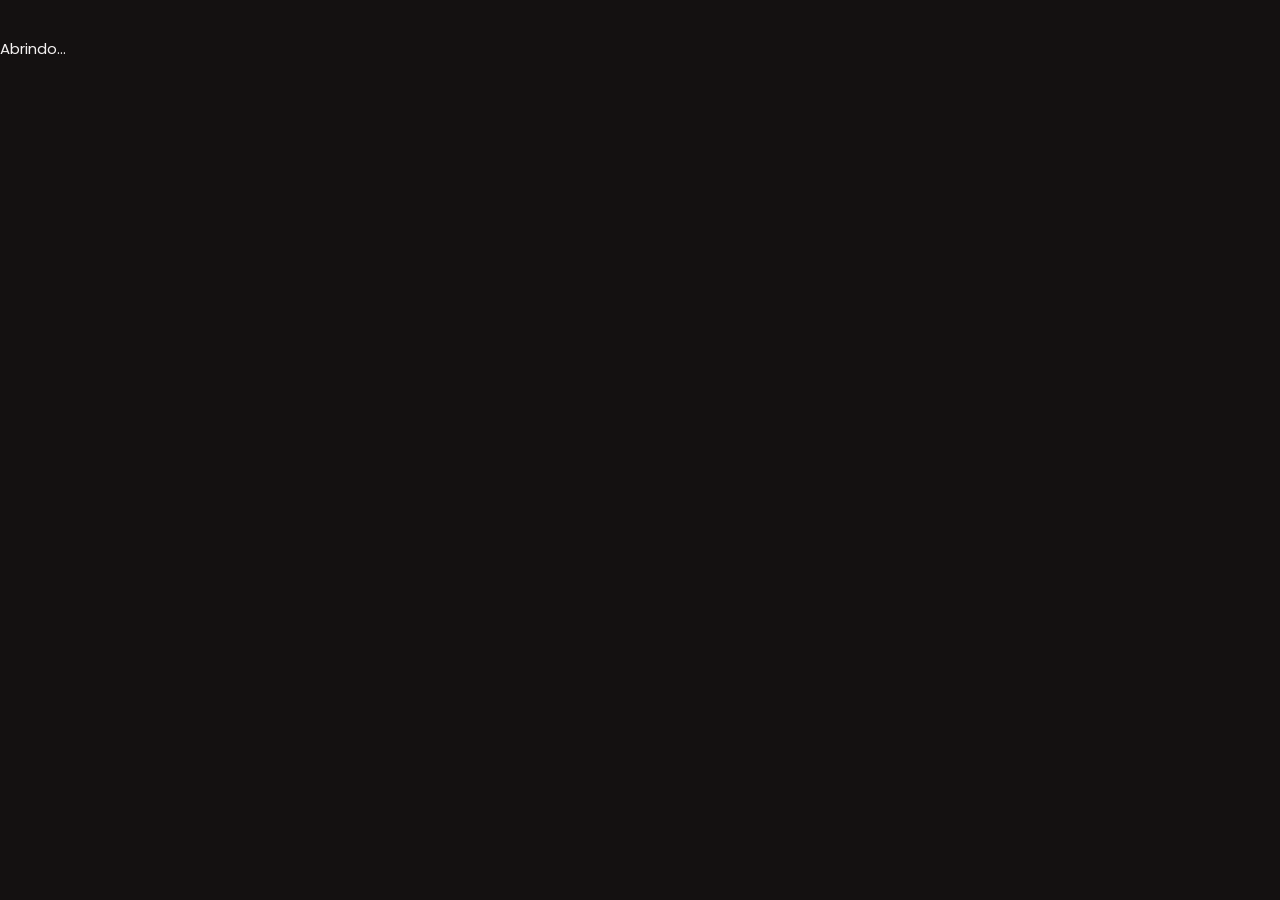
==== commit 797d3034: "Add files via upload" ====
--- a/index.html
+++ b/index.html
@@ -2,74 +2,20 @@
 <html lang="pt-BR">
 <head>
 <meta charset="utf-8">
-<meta name="viewport" content="width=device-width, initial-scale=1, viewport-fit=cover">
-<title>Classificação Final · Projeto Gol Jovens Talentos</title>
-<meta name="description" content="Sistema de classificação dos processos seletivos do Projeto Gol Jovens Talentos · Kolping Estadual de São Paulo">
-<meta name="theme-color" content="#141111">
-<meta name="apple-mobile-web-app-capable" content="yes">
-<meta name="apple-mobile-web-app-status-bar-style" content="black-translucent">
-<meta name="apple-mobile-web-app-title" content="Classificação">
+<meta name="viewport" content="width=device-width, initial-scale=1, viewport-fit=cover, user-scalable=no">
+<meta name="theme-color" content="#ffffff">
+<title>Projeto Gol Testes</title>
 <link rel="manifest" href="manifest.webmanifest">
-<!-- Tema aplicado antes de desenhar a página (evita piscar) -->
-<script src="js/tema.js"></script>
-<link rel="icon" type="image/png" href="assets/img/favicon.png">
-<link rel="apple-touch-icon" href="assets/img/icon-180.png">
-<link rel="stylesheet" href="css/app.css">
+<link rel="icon" href="img/icone-192.png">
+<link rel="apple-touch-icon" href="img/icone-192.png">
+<link rel="stylesheet" href="app.css">
 </head>
 <body>
-<div id="app"></div>
-<noscript><p style="padding:24px">Este sistema precisa do JavaScript ativado no navegador.</p></noscript>
-
-<!-- Ordem de carregamento: biblioteca → configuração → utilitários → dados → telas → controle -->
-<script src="vendor/supabase.js"></script>
-<script src="js/config.js"></script>
-<script src="js/ui.js"></script>
-<script src="js/api.js"></script>
-<script src="js/auth.js"></script>
-<script src="js/foto.js"></script>
-<script src="js/online.js"></script>
-<script src="js/dados.js"></script>
-<script src="js/calendario.js"></script>
-<script src="js/materiais.js"></script>
-<script src="js/documentos.js"></script>
-<script src="vendor/jspdf.umd.min.js"></script>
-<script src="js/pdf.js"></script>
-<script src="vendor/exceljs.min.js"></script>
-<script src="js/excel.js"></script>
-<script src="js/drive.js"></script>
-<script src="js/agenda-google.js"></script>
-<script src="js/importar-eventos.js"></script>
-<script src="vendor/xlsx.mini.min.js"></script>
-<script src="vendor/qrcode.js"></script>
-<script src="js/instalar.js"></script>
-<script src="js/erros.js"></script>
-<script src="js/offline.js"></script>
-<script src="vendor/jsqr.js"></script>
-<script src="js/avisos.js"></script>
-<script src="js/inatividade.js"></script>
-<script src="js/views/telas.js"></script>
-<script src="js/views/minha-conta.js"></script>
-<script src="js/views/cadastros.js"></script>
-<script src="js/testes-motor.js"></script>
-<script src="js/views/banco.js"></script>
-<script src="js/views/testes-tablet.js"></script>
-<script src="js/views/configuracoes.js"></script>
-<script src="js/views/processos.js"></script>
-<script src="js/views/agenda.js"></script>
-<script src="js/views/jovens.js"></script>
-<script src="js/views/avaliar.js"></script>
-<script src="js/views/notas.js"></script>
-<script src="js/views/envios.js"></script>
-<script src="js/views/classificacao.js"></script>
-<script src="js/views/ficha.js"></script>
-<script src="js/views/portal.js"></script>
-<script src="js/views/turmas.js"></script>
-<script src="js/views/graficos.js"></script>
-<script src="js/views/historico.js"></script>
-<script src="js/views/permissoes.js"></script>
-<script src="js/permissoes.js"></script>
-<script src="js/etapas.js"></script>
-<script src="js/vista.js"></script>
-<script src="js/app.js"></script>
+<div id="app" class="app"><div class="abre"><img src="img/gol_light.png" alt=""><p>Abrindo…</p></div></div>
+<div id="avisos" class="avisos" aria-live="polite"></div>
+<script>window.CF = window.CF || {}; window.CF.ui = { esc: function (s) { return String(s == null ? '' : s).replace(/[&<>"]/g, function (c) { return { '&': '&amp;', '<': '&lt;', '>': '&gt;', '"': '&quot;' }[c]; }); } };</script>
+<script src="qrcode.js"></script>
+<script src="motor.js"></script>
+<script src="app.js"></script>
 </body>
 </html>
--- a/app.css
+++ b/app.css
@@ -0,0 +1,1794 @@
+/* =====================================================================
+   Classificação Final · Projeto Gol Jovens Talentos
+   Estilos gerais · temas escuro e claro com as cores da Kolping
+   O tema é definido no <html data-tema="escuro|claro"> pelo tema.js
+   ===================================================================== */
+
+@font-face { font-family: 'Poppins'; src: url('../assets/fonts/poppins-regular.woff2') format('woff2'); font-weight: 400; font-display: swap; }
+@font-face { font-family: 'Poppins'; src: url('../assets/fonts/poppins-medium.woff2') format('woff2'); font-weight: 500; font-display: swap; }
+@font-face { font-family: 'Poppins'; src: url('../assets/fonts/poppins-bold.woff2') format('woff2'); font-weight: 700; font-display: swap; }
+
+/* ---------- Paleta do tema ESCURO (padrão) ---------- */
+:root, html[data-tema="escuro"] {
+  color-scheme: dark;
+  --c-comp-tx: #c9b9f5; --c-area-tx: #8fd0d8;
+  --bg: #141111; --bg-2: #191515; --topo: #171313;
+  --cartao: linear-gradient(165deg, #2b2626 0%, #211d1d 100%); --cartao-solido: #241f1f;
+  --surface: #221e1e; --surface-2: #2b2626; --hover: #2a2525; --ativo: #2e2828;
+  --entrada: #1d1919; --borda: #3a3333; --borda-2: #2c2626; --botao: #2c2727; --botao-hover: #353030; --botao-borda: #4a4242;
+  --texto: #f4f1f1; --texto-2: #cfcacb; --texto-3: #adaaac; --texto-4: #7a7476;
+  --link: #f6a477; --link-hover: #ffc29e; --avatar: #3a3333;
+  --sombra: inset 0 1px 0 rgba(255,255,255,.05), 0 2px 4px rgba(0,0,0,.35), 0 12px 28px rgba(0,0,0,.40);
+  --fundo-janela: rgba(12,9,9,.74);
+  --ok-bg: rgba(63,166,107,.14); --ok-bd: rgba(63,166,107,.45); --ok-tx: #bfe8cf;
+  --erro-bg: rgba(217,83,79,.12); --erro-bd: rgba(217,83,79,.45); --erro-tx: #f6c3c1;
+  --info-bg: rgba(238,115,48,.10); --info-bd: rgba(238,115,48,.35); --info-tx: #f8d2bb;
+  --pill-ok-tx: #86e0ad; --pill-off-tx: #f8b48c;
+}
+/* ---------- Paleta do tema CLARO ---------- */
+html[data-tema="claro"] {
+  color-scheme: light;
+  --c-comp-tx: #5b3fb0; --c-area-tx: #2c6c75;
+  --bg: #f5f2f1; --bg-2: #ffffff; --topo: #ffffff;
+  --cartao: #ffffff; --cartao-solido: #ffffff;
+  --surface: #ffffff; --surface-2: #f1eded; --hover: #f4efee; --ativo: #fbeee6;
+  --entrada: #faf8f8; --borda: #e2dcdc; --borda-2: #ebe6e5; --botao: #ffffff; --botao-hover: #f4efee; --botao-borda: #d9d2d1;
+  --texto: #272323; --texto-2: #4a4545; --texto-3: #6f696a; --texto-4: #8a8486;
+  --link: #b4501a; --link-hover: #8a3b10; --avatar: #eae5e4;
+  --sombra: 0 1px 2px rgba(39,35,35,.06), 0 10px 30px rgba(39,35,35,.10);
+  --fundo-janela: rgba(39,35,35,.45);
+  --ok-bg: rgba(63,166,107,.10); --ok-bd: rgba(63,166,107,.45); --ok-tx: #1f6b40;
+  --erro-bg: rgba(217,83,79,.08); --erro-bd: rgba(217,83,79,.45); --erro-tx: #a5302c;
+  --info-bg: rgba(238,115,48,.08); --info-bd: rgba(238,115,48,.40); --info-tx: #8a3b10;
+  --pill-ok-tx: #1f7a47; --pill-off-tx: #a14a14;
+}
+:root {
+  --c-area: #3f8f9a; --c-teste: #ee7330; --c-comp: #8b6fd6; --c-empresa: #4f6585; --c-aval: #3557e0; --c-padrao: #8a8486; --c-mat: #b8862f; --c-nota: #2e9e4f; --c-fer: #c0457a; --c-agr: #1f8a9e; --c-mail: #e0a100; --c-termo: #6d7f2a; --c-modelo: #5a63c9; --c-perm: #c73c3c; --c-integ: #2f6fd0; --c-saude: #d4563a; --c-escola: #2f6fd0;
+  --laranja: #ee7330; --preto-marca: #272323;
+  --ok: #3FA66B; --backup: #E9B500; --erro: #D9534F; --neutro: #8a8486;
+  --raio: 14px;
+  --fonte: 'Poppins', 'Segoe UI', system-ui, -apple-system, sans-serif;
+}
+
+* { box-sizing: border-box; }
+html, body { margin: 0; height: 100%; }
+body { background: var(--bg); color: var(--texto); font-family: var(--fonte); font-size: 15px; line-height: 1.5; -webkit-font-smoothing: antialiased; }
+a { color: var(--link); }
+a:hover { color: var(--link-hover); }
+h1, h2, h3 { margin: 0; line-height: 1.2; }
+button, input, select, textarea { font: inherit; }
+:focus-visible { outline: 2px solid var(--laranja); outline-offset: 2px; }
+.oculto { display: none !important; }
+.sr { position: absolute; width: 1px; height: 1px; overflow: hidden; clip: rect(0 0 0 0); white-space: nowrap; }
+
+/* Logos: cada imagem existe nas duas versões; o tema mostra a certa */
+html[data-tema="escuro"] .so-claro, html[data-tema="claro"] .so-escuro { display: none !important; }
+
+/* ---------- Componentes básicos ---------- */
+.card { background: var(--cartao); border: 1px solid var(--borda); border-radius: var(--raio); box-shadow: var(--sombra); }
+.btn {
+  display: inline-flex; align-items: center; justify-content: center; gap: 8px;
+  min-height: 44px; padding: 0 18px; border-radius: 10px; cursor: pointer;
+  border: 1px solid var(--botao-borda); background: var(--botao); color: var(--texto);
+  font-size: 14px; font-weight: 500; text-decoration: none; box-shadow: 0 1px 2px rgba(0,0,0,.12);
+}
+.btn:hover { background: var(--botao-hover); color: var(--texto); }
+.btn-pri { background: var(--laranja); border-color: var(--laranja); color: #1b1111; font-weight: 700; box-shadow: 0 6px 16px rgba(238,115,48,.28); }
+.btn-pri:hover { background: #f5833f; color: #1b1111; }
+.btn-link { background: none; border: 0; box-shadow: none; color: var(--link); padding: 0 4px; min-height: 36px; cursor: pointer; font-weight: 500; }
+.btn-link:hover { background: none; color: var(--link-hover); text-decoration: underline; }
+.btn[disabled] { opacity: .5; cursor: not-allowed; }
+.btn-bloco { width: 100%; }
+
+.pill { display: inline-flex; align-items: center; gap: 6px; padding: 4px 10px; border-radius: 999px; font-size: 12px; font-weight: 700; white-space: nowrap; }
+.pill-ok { background: var(--ok-bg); color: var(--pill-ok-tx); border: 1px solid var(--ok-bd); }
+.pill-off { background: var(--info-bg); color: var(--pill-off-tx); border: 1px solid var(--info-bd); }
+.pill-neu { background: var(--surface-2); color: var(--texto-2); border: 1px solid var(--borda); }
+
+.lbl { font-size: 12px; font-weight: 700; letter-spacing: .06em; text-transform: uppercase; color: var(--texto-3); }
+
+/* ---------- Formulários ---------- */
+.campo { display: flex; flex-direction: column; gap: 6px; }
+.campo > span { font-size: 13px; font-weight: 500; color: var(--texto-2); }
+.campo .obrig { color: var(--laranja); }
+.entrada { width: 100%; min-height: 48px; padding: 0 14px; border-radius: 12px; border: 1px solid var(--borda); background: var(--entrada); color: var(--texto); font-size: 15px; }
+.entrada:focus { border-color: var(--laranja); outline: none; box-shadow: 0 0 0 3px rgba(238,115,48,.18); }
+.senha-wrap { position: relative; }
+.senha-wrap .entrada { padding-right: 52px; }
+.senha-ver { position: absolute; right: 5px; top: 5px; width: 40px; height: 38px; border: 0; border-radius: 8px; background: transparent; color: var(--texto-3); cursor: pointer; display: inline-flex; align-items: center; justify-content: center; }
+.senha-ver:hover { color: var(--texto); background: var(--hover); }
+.dica { font-size: 12px; color: var(--texto-3); }
+
+.aviso { border-radius: 12px; padding: 12px 14px; font-size: 14px; line-height: 1.5; display: flex; gap: 10px; align-items: flex-start; }
+.aviso svg { flex: none; width: 20px; height: 20px; margin-top: 1px; }
+.aviso-erro { background: var(--erro-bg); border: 1px solid var(--erro-bd); color: var(--erro-tx); }
+.aviso-ok { background: var(--ok-bg); border: 1px solid var(--ok-bd); color: var(--ok-tx); }
+.aviso-info, .aviso-carregando { background: var(--info-bg); border: 1px solid var(--info-bd); color: var(--info-tx); }
+
+.segmentos { display: flex; gap: 4px; background: var(--entrada); border: 1px solid var(--borda); border-radius: 12px; padding: 4px; }
+.segmentos button { flex: 1; min-height: 40px; border: 0; border-radius: 9px; background: transparent; color: var(--texto-3); font-weight: 500; cursor: pointer; font-size: 14px; }
+.segmentos button[aria-pressed="true"], .segmentos button[aria-selected="true"] { background: var(--surface-2); color: var(--texto); font-weight: 700; box-shadow: 0 1px 3px rgba(0,0,0,.18); }
+html[data-tema="claro"] .segmentos button[aria-pressed="true"], html[data-tema="claro"] .segmentos button[aria-selected="true"] { background: #fff; }
+
+/* ---------- Tela de acesso: faixa superior + cartão com faixa lateral ---------- */
+.acesso { min-height: 100%; display: flex; flex-direction: column; background: var(--bg); }
+.acesso-faixa {
+  position: relative; overflow: hidden; background: linear-gradient(120deg, #1e1a1a, #272323);
+  border-bottom: 5px solid var(--laranja); padding: 44px 20px 150px; display: flex; justify-content: center;
+}
+.acesso-faixa .marca-agua { position: absolute; right: -90px; top: -120px; width: 420px; opacity: .10; pointer-events: none; }
+.acesso-marca { position: relative; display: flex; align-items: center; gap: 22px; color: #f4f1f1; }
+.acesso-marca .logos { display: flex; align-items: center; gap: 22px; }
+.acesso-marca .k { width: 220px; height: auto; display: block; }
+.acesso-marca .g { width: 80px; height: 80px; display: block; }
+.acesso-marca .div { width: 1px; height: 54px; background: #4a4242; }
+.acesso-marca h1 { font-size: 26px; font-weight: 700; }
+.acesso-marca p { margin: 2px 0 0; font-size: 13px; color: #cfcacb; }
+.acesso-corpo { flex: 1; display: flex; flex-direction: column; align-items: center; padding: 0 16px 32px; }
+.acesso-card {
+  width: 100%; max-width: 470px; margin-top: -110px; position: relative;
+  background: var(--cartao-solido); border: 1px solid var(--borda); border-radius: 18px; box-shadow: var(--sombra);
+  padding: 26px 26px 26px 40px; display: flex; flex-direction: column; gap: 16px;
+}
+.acesso-card::before { content: ''; position: absolute; left: 0; top: 0; bottom: 0; width: 10px; background: var(--preto-marca); border-radius: 18px 0 0 18px; }
+.acesso-card::after { content: ''; position: absolute; left: 10px; top: 0; bottom: 0; width: 4px; background: var(--laranja); }
+.acesso-card h2 { font-size: 19px; }
+.form { display: flex; flex-direction: column; gap: 14px; }
+.acesso-rodape { text-align: center; font-size: 12px; color: var(--texto-3); margin-top: 18px; }
+
+/* ---------- Estrutura do sistema ---------- */
+.shell { display: flex; min-height: 100%; }
+.lateral { width: 248px; flex: none; background: var(--bg-2); border-right: 1px solid var(--borda-2); padding: 22px 14px; display: flex; flex-direction: column; gap: 26px; position: sticky; top: 0; height: 100vh; overflow-y: auto; }
+.lateral-marca { display: flex; flex-direction: column; gap: 14px; padding: 0 8px; }
+.lateral-marca .k { width: 176px; height: auto; }
+.lateral-prog { display: flex; align-items: center; gap: 10px; padding-top: 14px; border-top: 1px solid var(--borda-2); }
+.lateral-prog img { width: 40px; height: 40px; }
+.lateral-prog b { display: block; font-size: 14px; }
+.lateral-prog small { display: block; font-size: 12px; color: var(--texto-3); }
+.menu { display: flex; flex-direction: column; gap: 4px; }
+.menu a { display: flex; align-items: center; gap: 12px; min-height: 44px; padding: 0 14px; border-radius: 10px; color: var(--texto-2); text-decoration: none; font-size: 14px; font-weight: 500; }
+.menu a:hover { background: var(--hover); color: var(--texto); }
+.menu a[aria-current="page"] { background: var(--ativo); color: var(--texto); font-weight: 700; box-shadow: inset 3px 0 0 var(--laranja); }
+.menu svg { flex: none; }
+.lateral-versao { margin-top: auto; padding: 0 8px; font-size: 11px; color: var(--texto-4); }
+
+.principal { flex: 1; min-width: 0; display: flex; flex-direction: column; }
+.topo { display: flex; align-items: center; justify-content: space-between; gap: 12px; flex-wrap: wrap; padding: 12px 28px; border-bottom: 1px solid var(--borda-2); background: var(--topo); position: sticky; top: 0; z-index: 5; }
+.topo-esq { display: flex; align-items: center; gap: 10px; min-width: 0; }
+.topo-titulo { font-size: 14px; color: var(--texto-3); white-space: nowrap; overflow: hidden; text-overflow: ellipsis; }
+.topo-dir { display: flex; align-items: center; gap: 10px; }
+.btn-menu { display: none; width: 44px; height: 44px; border-radius: 10px; border: 1px solid var(--borda); background: var(--surface); color: var(--texto); cursor: pointer; align-items: center; justify-content: center; }
+.btn-tema { display: inline-flex; align-items: center; gap: 6px; min-height: 34px; padding: 0 12px; border-radius: 999px; border: 1px solid var(--borda); background: var(--entrada); color: var(--texto-2); font-size: 12px; font-weight: 700; cursor: pointer; }
+.btn-tema:hover { color: var(--texto); }
+.flutuante { position: relative; }
+.menu-flutuante { position: absolute; right: 0; top: calc(100% + 6px); min-width: 200px; padding: 6px; z-index: 20; display: flex; flex-direction: column; background: var(--cartao-solido); }
+.menu-flutuante a, .menu-flutuante button { display: flex; align-items: center; gap: 10px; min-height: 42px; padding: 0 12px; border-radius: 8px; color: var(--texto); text-decoration: none; background: none; border: 0; font-size: 14px; cursor: pointer; text-align: left; width: 100%; }
+.menu-flutuante a:hover, .menu-flutuante button:hover { background: var(--hover); }
+.menu-flutuante [aria-checked="true"] { font-weight: 700; color: var(--link); }
+.usuario-btn { display: flex; align-items: center; gap: 10px; background: none; border: 0; color: var(--texto); cursor: pointer; padding: 4px 6px; border-radius: 10px; min-height: 44px; }
+.usuario-btn:hover { background: var(--hover); }
+.avatar { width: 38px; height: 38px; border-radius: 50%; background: var(--avatar); display: inline-flex; align-items: center; justify-content: center; font-size: 13px; font-weight: 700; flex: none; overflow: hidden; color: var(--texto); }
+.avatar img { width: 100%; height: 100%; object-fit: cover; display: block; }
+.avatar.com-foto { box-shadow: 0 0 0 2px var(--laranja); }
+.usuario-txt { display: flex; flex-direction: column; text-align: left; line-height: 1.25; }
+.usuario-txt b { font-size: 13px; }
+.usuario-txt small { font-size: 12px; color: var(--texto-3); }
+
+.conteudo > .tela { display: contents; }   /* espaço de cada tela: não muda o layout */
+.conteudo { padding: 28px 32px 48px; max-width: 1760px; width: 100%; display: flex; flex-direction: column; gap: 22px; }
+.cabecalho { display: flex; flex-wrap: wrap; align-items: flex-end; justify-content: space-between; gap: 14px; }
+.cabecalho h1 { font-size: 28px; font-weight: 700; }
+.cabecalho p { margin: 6px 0 0; color: var(--texto-2); font-size: 14px; }
+.grade { display: grid; grid-template-columns: repeat(auto-fit, minmax(260px, 1fr)); gap: 16px; }
+.bloco { padding: 20px 22px; display: flex; flex-direction: column; gap: 10px; }
+.bloco h2 { font-size: 17px; font-weight: 700; }
+.bloco-link { text-decoration: none; color: var(--texto); box-shadow: inset 4px 0 0 var(--laranja), var(--sombra); }
+.bloco-link:hover { color: var(--texto); filter: brightness(1.04); }
+.bloco p { margin: 0; color: var(--texto-2); font-size: 14px; }
+.em-breve { padding: 28px; display: flex; flex-direction: column; gap: 10px; box-shadow: inset 4px 0 0 var(--texto-4), var(--sombra); }
+.em-breve p, .em-breve li { margin: 0; color: var(--texto-2); }
+
+/* ---------- Foto do perfil ---------- */
+.foto-bloco { display: flex; gap: 18px; align-items: center; flex-wrap: wrap; }
+.foto-grande { width: 104px; height: 104px; font-size: 30px; }
+.foto-grande.com-foto { box-shadow: 0 0 0 3px var(--laranja), 0 10px 20px rgba(0,0,0,.25); }
+.recorte { width: 100%; max-width: 280px; aspect-ratio: 1; margin: 0 auto; position: relative; border-radius: 12px; overflow: hidden; background: #000; touch-action: none; cursor: grab; }
+.recorte canvas { width: 100%; height: 100%; display: block; }
+.zoom { display: flex; align-items: center; gap: 10px; font-size: 13px; color: var(--texto-2); }
+.zoom input { flex: 1; accent-color: var(--laranja); }
+
+/* ---------- Listas, abas e formulários (Cadastros e Banco de testes) ---------- */
+.abas-cad { display: flex; gap: 4px; border-bottom: 1px solid var(--borda); flex-wrap: wrap; }
+.abas-cad a { color: var(--texto-3); font-weight: 700; font-size: 14px; padding: 0 16px; min-height: 46px; display: inline-flex; align-items: center; text-decoration: none; border-bottom: 3px solid transparent; margin-bottom: -1px; }
+.abas-cad a:hover { color: var(--texto); }
+.abas-cad a[aria-selected="true"] { color: var(--texto); border-color: var(--laranja); }
+.abas-cad a[data-cor="empresa"][aria-selected="true"] { border-color: var(--c-empresa); }
+.abas-cad a[data-cor="aval"][aria-selected="true"] { border-color: var(--c-aval); }
+.abas-cad a[data-cor="area"][aria-selected="true"] { border-color: var(--c-area); }
+.abas-cad a[data-cor="teste"][aria-selected="true"] { border-color: var(--c-teste); }
+.abas-cad a[data-cor="comp"][aria-selected="true"] { border-color: var(--c-comp); }
+.ponto-cor { display: inline-block; width: 10px; height: 10px; border-radius: 3px; margin-right: 8px; }
+.cor-empresa { background: var(--c-empresa); } .cor-aval { background: var(--c-aval); }
+.btn-empresa { background: var(--c-empresa); border-color: var(--c-empresa); color: #fff; font-weight: 700; }
+.btn-empresa:hover { background: #5d759a; color: #fff; }
+.btn-aval { background: var(--c-aval); border-color: var(--c-aval); color: #fff; font-weight: 700; }
+.btn-aval:hover { background: #4a69ea; color: #fff; }
+.tag-area { display: inline-flex; align-items: center; gap: 6px; font-size: 13px; color: var(--c-area-tx); font-weight: 500; }
+.tag-area::before { content: ''; width: 8px; height: 8px; border-radius: 2px; background: var(--c-area); }
+.cnpj-linha { display: flex; gap: 10px; align-items: flex-end; flex-wrap: wrap; }
+.cnpj-linha .campo { flex: 1; min-width: 200px; }
+.cnpj-linha .btn { min-height: 48px; }
+.entrada-cnpj { font-size: 18px; font-weight: 700; letter-spacing: .03em; }
+.girando.mini { width: 18px; height: 18px; border-width: 2px; flex: none; }
+.btn[disabled].btn-pri { opacity: .45; }
+.abas-cad .n { font-size: 12px; color: var(--texto-3); margin-left: 6px; font-weight: 500; }
+#aba { display: flex; flex-direction: column; gap: 16px; }
+.barra { display: flex; gap: 12px; flex-wrap: wrap; align-items: center; }
+.busca { flex: 1; min-width: 220px; display: flex; align-items: center; gap: 8px; background: var(--entrada); border: 1px solid var(--borda); border-radius: 12px; padding: 0 14px; min-height: 46px; color: var(--texto-3); }
+.busca:focus-within { border-color: var(--laranja); box-shadow: 0 0 0 3px rgba(238,115,48,.18); }
+.busca input { flex: 1; border: 0; background: transparent; color: var(--texto); outline: none; font-size: 15px; min-height: 44px; min-width: 0; }
+.sel-filtro { width: auto; min-width: 220px; }
+.marcar-linha { display: inline-flex; align-items: center; gap: 8px; font-size: 14px; color: var(--texto-2); min-height: 44px; cursor: pointer; }
+.marcar-linha input, .marcar input { width: 18px; height: 18px; accent-color: var(--laranja); flex: none; }
+.tabela-card { padding: 4px 8px; overflow-x: auto; position: relative; }
+.tabela { width: 100%; border-collapse: collapse; font-size: 14px; }
+.tabela th { text-align: left; font-size: 12px; font-weight: 700; letter-spacing: .05em; text-transform: uppercase; color: var(--texto-3); padding: 12px; border-bottom: 1px solid var(--borda); white-space: nowrap; }
+.tabela td { padding: 12px; border-bottom: 1px solid var(--borda-2); vertical-align: middle; }
+.tabela tbody tr:last-child td { border-bottom: 0; }
+.tabela .num { font-variant-numeric: tabular-nums; white-space: nowrap; }
+.tabela tr.clicavel { cursor: pointer; }
+.tabela tr.clicavel:hover td { background: var(--hover); }
+.tabela tr.sel td { background: var(--ativo); }
+.tabela tr.sel td:first-child { box-shadow: inset 3px 0 0 var(--laranja); }
+.tabela.mini th, .tabela.mini td { padding: 6px 8px; font-size: 13px; }
+.acoes { display: flex; gap: 6px; justify-content: flex-end; }
+.btn-p { min-height: 38px; padding: 0 14px; font-size: 13px; }
+.cel-empresa, .cel-pessoa { display: flex; align-items: center; gap: 12px; }
+.cel-empresa small { display: block; font-size: 12px; color: var(--texto-3); }
+.cel-pessoa .avatar { width: 38px; height: 38px; }
+.voce { font-weight: 500; color: var(--texto-3); }
+.logo-mini { width: 60px; height: 36px; border-radius: 6px; background: #fff; border: 1px solid var(--borda); display: inline-flex; align-items: center; justify-content: center; font-size: 9px; font-weight: 700; color: #7a7476; flex: none; overflow: hidden; padding: 3px; text-align: center; }
+.logo-mini img { max-width: 100%; max-height: 100%; object-fit: contain; display: block; }
+.logo-mini.grande { width: 130px; height: 70px; font-size: 12px; }
+.logo-envio { display: flex; gap: 14px; align-items: center; border: 1px dashed var(--borda); border-radius: 12px; padding: 14px; flex-wrap: wrap; }
+.vazio { padding: 26px; text-align: center; color: var(--texto-3); }
+.alerta-txt { color: var(--pill-off-tx); font-style: normal; font-weight: 500; }
+.pendencias { padding: 16px 18px; display: flex; flex-direction: column; gap: 12px; box-shadow: inset 4px 0 0 var(--laranja), var(--sombra); }
+.pendencias.faixa { flex-direction: row; align-items: center; flex-wrap: wrap; color: var(--texto-2); }
+.pendencias.faixa > svg { color: var(--laranja); flex: none; }
+.pendente { display: flex; gap: 14px; align-items: center; flex-wrap: wrap; padding-top: 12px; border-top: 1px solid var(--borda-2); }
+.pendente:first-of-type { border-top: 0; padding-top: 0; }
+.pendente-txt { flex: 1; min-width: 220px; }
+.pendente-txt b { display: block; }
+.pendente-txt small { display: block; font-size: 13px; color: var(--texto-3); }
+.pendente-acoes { display: flex; gap: 8px; flex-wrap: wrap; align-items: center; }
+.sel-p { width: auto; min-height: 40px; }
+.form-grade { display: grid; grid-template-columns: repeat(2, minmax(0, 1fr)); gap: 14px; }
+.form-grade .largo { grid-column: 1 / -1; }
+textarea.entrada { padding: 10px 14px; resize: vertical; min-height: 80px; line-height: 1.5; }
+.marcar { display: flex; gap: 10px; align-items: flex-start; padding: 12px 14px; border: 1px solid var(--borda); border-radius: 12px; background: var(--entrada); cursor: pointer; }
+.marcar input { margin-top: 3px; }
+.marcar b { display: block; font-size: 14px; font-weight: 500; }
+.marcar small { display: block; font-size: 12px; color: var(--texto-3); }
+.btn-link.perigo { color: var(--erro); padding: 0; }
+.banco-lado { display: grid; grid-template-columns: 210px minmax(0, 1fr) minmax(300px, 380px); gap: 16px; align-items: start; }
+.filtro-areas { padding: 8px; display: flex; flex-direction: column; gap: 2px; position: sticky; top: 84px; }
+.filtro-areas button { border: 0; background: none; font: inherit; font-size: 14px; font-weight: 500; color: var(--texto-2); min-height: 42px; border-radius: 9px; display: flex; justify-content: space-between; align-items: center; gap: 8px; padding: 0 12px; cursor: pointer; text-align: left; }
+.filtro-areas button:hover { background: var(--hover); color: var(--texto); }
+.filtro-areas button[aria-pressed="true"] { background: var(--ativo); color: var(--texto); font-weight: 700; box-shadow: inset 3px 0 0 var(--laranja); }
+.filtro-areas small { color: var(--texto-3); font-weight: 500; }
+.detalhe-teste { padding: 20px 22px; display: flex; flex-direction: column; gap: 8px; position: sticky; top: 84px; max-height: calc(100vh - 100px); overflow-y: auto; }
+.detalhe-teste h2 { font-size: 20px; }
+.selos { display: flex; gap: 6px; flex-wrap: wrap; margin: 2px 0 6px; }
+.detalhe-teste .desc { margin: 0; color: var(--texto-2); font-size: 13px; }
+.crit-cab, .crit { display: grid; grid-template-columns: minmax(0, 1fr) 18px minmax(0, 1fr); gap: 8px; align-items: start; }
+.crit-cab { font-size: 11px; font-weight: 700; letter-spacing: .05em; text-transform: uppercase; color: var(--texto-3); padding-top: 6px; }
+.crit { padding: 10px 6px; border-bottom: 1px solid var(--borda-2); font-size: 13px; border-radius: 8px; }
+.crit.clicavel { cursor: pointer; }
+.crit.clicavel:hover { background: var(--hover); }
+.crit b { font-weight: 700; display: block; }
+.crit small { display: block; color: var(--texto-3); font-size: 12px; }
+.crit .desc-c { margin-top: 4px; color: var(--texto-3); }
+.crit > span { color: var(--texto-2); }
+.crit > span[aria-hidden] { color: var(--texto-3); padding-top: 2px; }
+.conv { margin-top: 8px; display: flex; flex-direction: column; gap: 6px; }
+.botoes-det { display: flex; gap: 8px; flex-wrap: wrap; margin-top: 10px; }
+.faixa-linha { display: grid; grid-template-columns: repeat(3, minmax(0, 1fr)) 40px; gap: 8px; align-items: end; }
+.faixa-linha label { display: flex; flex-direction: column; gap: 4px; font-size: 12px; color: var(--texto-3); }
+.faixa-linha .entrada { min-height: 42px; }
+.lista-pend { margin: 6px 0 12px; padding-left: 18px; color: var(--texto-2); line-height: 1.8; }
+@media (max-width: 1180px) {
+  .banco-lado { grid-template-columns: minmax(0, 1fr); }
+  .filtro-areas { position: static; flex-direction: row; flex-wrap: wrap; }
+  .filtro-areas button { min-height: 38px; background: var(--entrada); border: 1px solid var(--borda); }
+  .detalhe-teste { position: static; max-height: none; }
+}
+@media (max-width: 640px) {
+  .form-grade { grid-template-columns: minmax(0, 1fr); }
+  .tabela th:nth-child(3), .tabela td:nth-child(3) { display: none; }
+  .sel-filtro { width: 100%; }
+}
+
+/* ---------- Banco de testes em cards ---------- */
+.botoes-topo { display: flex; gap: 10px; flex-wrap: wrap; }
+.btn-area { background: var(--c-area); border-color: var(--c-area); color: #fff; font-weight: 700; }
+.btn-area:hover { background: #4aa2ae; color: #fff; }
+.btn-teste { background: var(--c-teste); border-color: var(--c-teste); color: #1b1111; font-weight: 700; box-shadow: 0 6px 16px rgba(238,115,48,.28); }
+.btn-teste:hover { background: #f5833f; color: #1b1111; }
+.btn-comp { background: var(--c-comp); border-color: var(--c-comp); color: #fff; font-weight: 700; }
+.btn-comp:hover { background: #9a80e0; color: #fff; }
+.btn-comp-leve { border-color: color-mix(in srgb, var(--c-comp) 60%, transparent); color: var(--c-comp-tx); }
+.btn-perigo { color: var(--erro); }
+.legenda { display: flex; gap: 18px; flex-wrap: wrap; font-size: 13px; color: var(--texto-2); }
+.legenda i { display: inline-block; width: 12px; height: 12px; border-radius: 3px; margin-right: 6px; vertical-align: -1px; }
+.cor-area { background: var(--c-area); } .cor-teste { background: var(--c-teste); } .cor-comp { background: var(--c-comp); }
+.cor-comp-txt { color: var(--c-comp-tx); }
+.barra-banco { padding: 6px 0 4px; }
+.areas { display: flex; flex-direction: column; gap: 14px; }
+.area-card { padding: 0; overflow: hidden; box-shadow: inset 5px 0 0 var(--c-area), var(--sombra); }
+.area-card.area-sem { box-shadow: inset 5px 0 0 var(--texto-4), var(--sombra); }
+.area-cab { display: flex; align-items: center; gap: 10px; padding: 8px 16px 8px 8px; }
+.area-toggle { flex: 1; display: flex; align-items: center; gap: 12px; min-height: 52px; padding: 0 12px; background: none; border: 0; color: var(--texto); cursor: pointer; text-align: left; border-radius: 10px; font: inherit; }
+.area-toggle:hover { background: var(--hover); }
+.area-toggle svg { color: var(--texto-3); flex: none; }
+.area-toggle h2 { font-size: 18px; }
+.area-toggle .cont { margin-left: auto; font-size: 13px; color: var(--texto-3); white-space: nowrap; }
+.mini-acoes { display: flex; gap: 6px; flex: none; }
+.ico { width: 36px; height: 36px; border-radius: 9px; border: 1px solid var(--borda); background: var(--botao); color: var(--texto-2); display: inline-flex; align-items: center; justify-content: center; cursor: pointer; padding: 0; }
+.ico:hover { color: var(--texto); background: var(--botao-hover); }
+.ico.perigo { color: var(--erro); }
+.area-corpo { padding: 16px 20px 20px; display: grid; grid-template-columns: repeat(auto-fill, minmax(290px, 1fr)); gap: 14px; border-top: 1px solid var(--borda-2); }
+.teste-card { background: var(--surface); border: 1px solid var(--borda); border-radius: 12px; padding: 14px; display: flex; flex-direction: column; gap: 10px; box-shadow: inset 3px 0 0 var(--c-teste); transition: box-shadow .3s; }
+html[data-tema="claro"] .teste-card { background: #fbf9f9; }
+.teste-card.destaque { box-shadow: inset 3px 0 0 var(--c-teste), 0 0 0 3px rgba(238,115,48,.45); }
+.teste-cab { display: flex; align-items: flex-start; gap: 8px; }
+.teste-tit { flex: 1; min-width: 0; display: flex; flex-direction: column; gap: 6px; }
+.teste-tit b { font-size: 15px; }
+.teste-tit .selos { margin: 0; }
+.teste-desc { margin: 0; font-size: 12px; color: var(--texto-3); }
+.chips { display: flex; flex-wrap: wrap; gap: 6px; }
+.chip { display: inline-flex; align-items: center; gap: 2px; padding: 3px 3px 3px 10px; border-radius: 999px; font-size: 12px; max-width: 100%;
+  border: 1px solid color-mix(in srgb, var(--c-comp) 55%, transparent); background: color-mix(in srgb, var(--c-comp) 12%, transparent); color: var(--c-comp-tx); }
+.chip-txt { overflow: hidden; text-overflow: ellipsis; white-space: nowrap; }
+.chip-txt small { opacity: .8; }
+.chip button { width: 26px; height: 26px; border-radius: 50%; border: 0; background: transparent; color: inherit; opacity: .75; display: inline-flex; align-items: center; justify-content: center; padding: 0; cursor: pointer; flex: none; }
+.chip button:hover { opacity: 1; background: color-mix(in srgb, var(--c-comp) 22%, transparent); }
+.chip.sem { border-color: var(--info-bd); background: var(--info-bg); color: var(--pill-off-tx); }
+.teste-pe { display: flex; gap: 8px; flex-wrap: wrap; margin-top: auto; }
+.add-teste { border: 1px dashed var(--borda); border-radius: 12px; display: flex; align-items: center; justify-content: center; gap: 8px; color: var(--texto-3); font: inherit; font-size: 14px; min-height: 100px; background: transparent; cursor: pointer; }
+.add-teste:hover { color: var(--texto); border-color: var(--c-teste); background: var(--hover); }
+.bloco-comps { display: flex; flex-direction: column; gap: 8px; margin-top: 4px; }
+.comp-item { display: flex; flex-direction: column; gap: 6px; }
+.comp-linha { display: grid; grid-template-columns: minmax(0, 1fr) minmax(0, 1.2fr) 36px; gap: 8px; align-items: center; }
+.comp-linha .entrada { min-height: 42px; font-size: 14px; }
+.comp-cab { font-size: 11px; font-weight: 700; letter-spacing: .05em; text-transform: uppercase; color: var(--texto-3); }
+.nova-comp { display: grid; grid-template-columns: minmax(0, 1fr) minmax(0, 1fr); gap: 8px; padding: 10px; border: 1px dashed color-mix(in srgb, var(--c-comp) 60%, transparent); border-radius: 12px; background: color-mix(in srgb, var(--c-comp) 6%, transparent); }
+.nova-comp .lbl { grid-column: 1 / -1; }
+.nova-comp [data-nc=desc] { grid-column: 1 / -1; }
+.nova-comp .entrada { min-height: 42px; font-size: 14px; }
+
+/* ---------- Aviso luminoso de novo cadastro ---------- */
+.avisos-cadastro { position: fixed; bottom: 20px; right: 20px; z-index: 70; display: flex; flex-direction: column; gap: 12px; width: 380px; max-width: calc(100vw - 24px); }
+.aviso-cadastro { padding: 16px 18px; border-radius: 16px; background: var(--cartao-solido); color: var(--texto); border: 1px solid rgba(238,115,48,.65);
+  box-shadow: 0 0 0 4px rgba(238,115,48,.16), 0 0 30px rgba(238,115,48,.45), var(--sombra); display: flex; flex-direction: column; gap: 10px; animation: brilho 2.4s ease-in-out infinite, entrar .35s ease-out; }
+@keyframes brilho { 50% { box-shadow: 0 0 0 6px rgba(238,115,48,.24), 0 0 44px rgba(238,115,48,.6), var(--sombra); } }
+@keyframes entrar { from { transform: translateY(10px); opacity: 0; } }
+/* com avisos na tela, os avisos rápidos sobem para o topo para não se sobrepor */
+body.com-avisos .toasts { bottom: auto; top: 80px; }
+.ac-tit { display: flex; gap: 8px; align-items: center; color: var(--link); font-weight: 700; font-size: 12px; text-transform: uppercase; letter-spacing: .05em; }
+.ac-pessoa { display: flex; gap: 12px; align-items: center; }
+.ac-pessoa .avatar { width: 42px; height: 42px; background: var(--laranja); color: #1b1111; }
+.ac-pessoa b { display: block; }
+.ac-pessoa small { display: block; font-size: 13px; color: var(--texto-3); word-break: break-all; }
+.ac-botoes { display: flex; gap: 8px; justify-content: flex-end; flex-wrap: wrap; }
+.badge-menu { margin-left: auto; background: var(--laranja); color: #1b1111; border-radius: 999px; font-size: 11px; font-weight: 700; padding: 1px 8px; min-width: 22px; text-align: center; }
+@media (max-width: 640px) {
+  .comp-linha { grid-template-columns: minmax(0, 1fr) 36px; }
+  .comp-linha [data-c=exib] { grid-column: 1 / -1; }
+  .comp-cab { display: none; }
+  .nova-comp { grid-template-columns: minmax(0, 1fr); }
+  .area-corpo { padding: 12px; grid-template-columns: minmax(0, 1fr); }
+  .avisos-cadastro { bottom: 12px; right: 12px; }
+}
+
+/* ---------- Configurações em cards ---------- */
+.voltar { display: inline-flex; align-items: center; gap: 6px; color: var(--link); font-weight: 500; text-decoration: none; font-size: 14px; align-self: flex-start; }
+.voltar:hover { text-decoration: underline; }
+#cfg-cards { display: flex; flex-direction: column; gap: 24px; }
+.grupo { display: flex; flex-direction: column; gap: 12px; }
+.grupo h2 { font-size: 13px; letter-spacing: .07em; text-transform: uppercase; color: var(--texto-3); }
+.cards-cfg { display: grid; grid-template-columns: repeat(auto-fill, minmax(270px, 1fr)); gap: 16px; }
+.cfg { position: relative; display: flex; gap: 16px; align-items: flex-start; padding: 20px 18px 20px 20px; border-radius: 14px; background: var(--cartao); border: 1px solid var(--borda);
+  box-shadow: inset 4px 0 0 var(--cor), var(--sombra); text-decoration: none; color: var(--texto); transition: transform .15s; }
+a.cfg:hover { color: var(--texto); transform: translateY(-2px); }
+.cfg .ic { width: 46px; height: 46px; border-radius: 12px; display: inline-flex; align-items: center; justify-content: center; background: color-mix(in srgb, var(--cor) 18%, transparent); color: var(--cor); flex: none; }
+html[data-tema="escuro"] .cfg .ic { color: color-mix(in srgb, var(--cor) 60%, white); }
+.cfg b { display: block; font-size: 17px; }
+.cfg small { display: block; font-size: 13px; color: var(--texto-3); margin-top: 4px; line-height: 1.5; }
+.cfg .vai { margin-left: auto; color: var(--texto-3); align-self: center; flex: none; }
+.cfg .badge { position: absolute; top: 14px; right: 14px; background: var(--laranja); color: #1b1111; border-radius: 999px; font-size: 12px; font-weight: 700; padding: 2px 10px; }
+.em-breve-cfg { opacity: .9; }
+.em-breve-cfg .lbl { display: inline-block; margin-top: 8px; }
+.ponto-cor.grande { width: 14px; height: 14px; border-radius: 4px; margin-right: 12px; vertical-align: 3px; }
+.cor-padrao { background: var(--c-padrao); }
+.bloco-padrao { max-width: 820px; gap: 18px; }
+.entrada-grande { font-size: 20px; font-weight: 700; }
+.botoes-fim { display: flex; gap: 10px; justify-content: flex-end; flex-wrap: wrap; }
+.regua { position: relative; padding: 34px 6px 4px; }
+.regua .trilho { position: relative; height: 16px; border-radius: 999px; overflow: hidden; display: flex; box-shadow: inset 0 1px 3px rgba(0,0,0,.35); }
+.regua .trilho div { height: 100%; }
+.regua .r { background: linear-gradient(90deg, #b3403c, var(--erro)); }
+.regua .b { background: linear-gradient(90deg, #d9a800, var(--backup)); }
+.regua .a { background: linear-gradient(90deg, var(--ok), #4fbf7f); }
+.regua .marca { position: absolute; top: 0; width: 2px; height: 62px; margin-left: -1px; }
+.regua .marca span { position: absolute; top: 0; font-size: 13px; font-weight: 700; padding: 3px 10px; border-radius: 999px; background: var(--cartao-solido); border: 1px solid var(--borda); box-shadow: var(--sombra); white-space: nowrap; }
+.regua .marca.esq span { right: 6px; } .regua .marca.dir span { left: 6px; }
+.regua .marca i { position: absolute; left: 0; top: 26px; width: 2px; height: 30px; background: var(--texto); opacity: .75; border-radius: 2px; }
+.regua .ticks { position: relative; height: 18px; margin-top: 8px; }
+.regua .ticks span { position: absolute; transform: translateX(-50%); font-size: 12px; color: var(--texto-3); }
+.faixas { display: grid; grid-template-columns: repeat(3, minmax(0, 1fr)); gap: 12px; margin-top: 10px; }
+.faixa-c { display: flex; gap: 12px; align-items: center; padding: 14px 16px; border-radius: 12px; border: 1px solid var(--borda); background: var(--entrada); box-shadow: inset 4px 0 0 var(--cf); }
+.faixa-c .bol { width: 34px; height: 34px; border-radius: 50%; background: color-mix(in srgb, var(--cf) 20%, transparent); display: inline-flex; align-items: center; justify-content: center; flex: none; }
+.faixa-c .bol i { width: 12px; height: 12px; border-radius: 50%; background: var(--cf); }
+.faixa-c b { display: block; font-size: 15px; } .faixa-c small { display: block; font-size: 13px; color: var(--texto-3); }
+.agr-grade { display: grid; grid-template-columns: minmax(0, 1fr) minmax(0, 1fr); gap: 18px; align-items: start; }
+.vars { display: flex; gap: 8px; flex-wrap: wrap; align-items: center; }
+.chip-var { display: inline-flex; padding: 4px 10px; border-radius: 999px; border: 1px dashed var(--borda); font: inherit; font-size: 13px; background: var(--entrada); color: var(--texto-2); cursor: pointer; }
+.chip-var:hover { border-color: var(--laranja); color: var(--texto); }
+.folha { background: #fff; color: #272323; border-radius: 10px; padding: 26px 30px 26px 40px; box-shadow: inset 9px 0 0 #272323, inset 12px 0 0 #ee7330, 0 10px 26px rgba(0,0,0,.25); font-size: 14px; line-height: 1.7; text-align: justify; }
+.folha p { margin: 0 0 12px; }
+.folha .assina { text-align: right; font-size: 13px; margin: 18px 0 0; }
+@media (max-width: 900px) { .agr-grade { grid-template-columns: minmax(0, 1fr); } }
+@media (max-width: 640px) { .faixas { grid-template-columns: minmax(0, 1fr); } }
+
+/* ---------- Processos ---------- */
+.st { display: inline-flex; align-items: center; gap: 6px; padding: 4px 10px; border-radius: 999px; font-size: 12px; font-weight: 700; border: 1px solid var(--borda); background: var(--entrada); color: var(--texto-2); white-space: nowrap; }
+.st i { width: 8px; height: 8px; border-radius: 50%; background: var(--sc); }
+.filtros { display: flex; gap: 6px; flex-wrap: wrap; }
+.filtros button { border: 1px solid var(--borda); background: var(--entrada); color: var(--texto-2); border-radius: 999px; padding: 0 14px; min-height: 38px; font: inherit; font-size: 13px; font-weight: 600; cursor: pointer; }
+.filtros button[aria-pressed="true"] { background: var(--ativo); color: var(--texto); border-color: var(--laranja); }
+.procs { display: grid; grid-template-columns: repeat(auto-fill, minmax(330px, 1fr)); gap: 16px; }
+.proc { padding: 18px 20px; display: flex; flex-direction: column; gap: 12px; box-shadow: inset 4px 0 0 var(--sc), var(--sombra); text-decoration: none; color: var(--texto); transition: transform .15s; }
+.proc:hover { color: var(--texto); transform: translateY(-2px); }
+.proc-cab { display: flex; gap: 14px; align-items: flex-start; }
+.proc-tit { flex: 1; min-width: 0; display: flex; flex-direction: column; gap: 4px; }
+.proc-tit h3 { font-size: 17px; }
+.proc-tit small { color: var(--texto-3); font-size: 13px; }
+.proc .logo-mini { width: 64px; height: 40px; }
+.nums { display: grid; grid-template-columns: minmax(0, 1fr) minmax(0, 1fr) minmax(0, 1.75fr); gap: 8px; }
+.nums div { background: var(--entrada); border: 1px solid var(--borda-2); border-radius: 10px; padding: 10px 4px; min-width: 0; text-align: center; display: flex; flex-direction: column; justify-content: center; min-height: 64px; }
+.nums b { display: block; font-size: 15px; line-height: 1.25; white-space: nowrap; letter-spacing: -.01em; }
+.nums span { font-size: 12px; color: var(--texto-3); }
+.painel-tit { display: flex; gap: 16px; align-items: center; }
+.painel-acoes { display: flex; gap: 10px; align-items: center; flex-wrap: wrap; }
+.etapas { display: flex; border: 1px solid var(--borda); border-radius: 14px; overflow: hidden; }
+.etapas div { flex: 1; padding: 12px 14px; font-size: 13px; background: var(--entrada); border-right: 1px solid var(--borda); color: var(--texto-3); }
+.etapas div:last-child { border-right: 0; }
+.etapas b { display: block; color: var(--texto); font-size: 14px; }
+.etapas .feita { background: color-mix(in srgb, var(--laranja) 10%, var(--entrada)); }
+.etapas .atual { background: color-mix(in srgb, var(--laranja) 20%, var(--entrada)); box-shadow: inset 0 -3px 0 var(--laranja); }
+.card-cor { box-shadow: inset 4px 0 0 var(--cor), var(--sombra); }
+.em-espera { opacity: .8; }
+.bloco-botoes { display: flex; gap: 8px; flex-wrap: wrap; margin-top: auto; }
+.janela.janela-larga { max-width: 780px; }
+.passos { display: flex; gap: 6px; align-items: center; flex-wrap: wrap; }
+.passo { display: flex; align-items: center; gap: 8px; font-size: 13px; font-weight: 600; color: var(--texto-3); }
+.passo .n { width: 28px; height: 28px; border-radius: 50%; display: inline-flex; align-items: center; justify-content: center; border: 2px solid var(--borda); font-weight: 700; }
+.passo.ok .n { background: var(--laranja); border-color: var(--laranja); color: #1b1111; }
+.passo.on { color: var(--texto); }
+.passo.on .n { border-color: var(--laranja); color: var(--laranja); }
+.passo-linha { width: 28px; height: 2px; background: var(--borda); }
+.modelo-linha { display: flex; gap: 10px; align-items: flex-end; flex-wrap: wrap; }
+.modelo-linha .campo { flex: 1; min-width: 240px; }
+.lista-testes-proc { display: flex; flex-direction: column; gap: 14px; max-height: 46vh; overflow-y: auto; padding-right: 4px; }
+.grupo-teste { display: flex; flex-direction: column; gap: 8px; }
+.testes-op { display: grid; grid-template-columns: repeat(2, minmax(0, 1fr)); gap: 8px; }
+.teste-op { display: flex; align-items: center; gap: 10px; padding: 10px 12px; border: 1px solid var(--borda); border-radius: 10px; background: var(--entrada); font-size: 14px; cursor: pointer; flex-wrap: wrap; }
+.teste-op.on { border-color: color-mix(in srgb, var(--c-teste) 70%, transparent); background: color-mix(in srgb, var(--c-teste) 8%, var(--entrada)); }
+.teste-op input { width: 18px; height: 18px; accent-color: var(--laranja); flex: none; }
+.teste-op > span { flex: 1; min-width: 0; }
+.sel-nivel { width: auto; min-height: 34px; font-size: 13px; padding: 0 8px; }
+.conferir { display: grid; grid-template-columns: 160px minmax(0, 1fr); gap: 8px 16px; margin: 0; }
+.conferir dt { color: var(--texto-3); font-size: 13px; }
+.conferir dd { margin: 0; font-weight: 600; }
+@media (max-width: 640px) {
+  .testes-op { grid-template-columns: minmax(0, 1fr); }
+  .etapas { flex-direction: column; }
+  .etapas div { border-right: 0; border-bottom: 1px solid var(--borda); }
+  .conferir { grid-template-columns: minmax(0, 1fr); }
+  .painel-tit { flex-direction: column; align-items: flex-start; }
+}
+
+/* ---------- Painel do processo: espaçamento ---------- */
+#painel { display: flex; flex-direction: column; gap: 24px; }
+#painel .cabecalho { align-items: center; gap: 18px 24px; }
+#painel .grade { gap: 18px; }
+.iniciar-box { position: relative; display: block; }
+.iniciar-box small { position: absolute; right: 0; top: calc(100% + 6px); font-size: 12px; color: var(--texto-3); white-space: nowrap; }
+#painel .cabecalho { padding-bottom: 14px; }
+.painel-acoes { align-items: center; }
+.btn-iniciar[disabled] { background: var(--surface-2); border-color: var(--borda); color: var(--texto-3); box-shadow: none; opacity: 1; }
+.turmas-lista { display: flex; flex-direction: column; gap: 10px; }
+.tlinha { display: flex; align-items: center; gap: 14px; padding: 12px 14px; border: 1px solid var(--borda); border-radius: 12px; background: var(--entrada); box-shadow: inset 3px 0 0 var(--c-area); flex-wrap: wrap; }
+.tl-txt { flex: 1; min-width: 200px; }
+.tl-txt b { display: block; }
+.tl-txt small { color: var(--texto-3); font-size: 13px; }
+.segmentos { display: inline-flex; background: var(--entrada); border: 1px solid var(--borda); border-radius: 10px; padding: 3px; gap: 3px; align-self: flex-start; }
+.segmentos button { white-space: nowrap; border: 0; border-radius: 8px; padding: 0 14px; min-height: 38px; font: inherit; font-size: 13px; font-weight: 600; background: transparent; color: var(--texto-3); cursor: pointer; }
+.segmentos button[aria-pressed="true"] { background: var(--surface-2); color: var(--texto); box-shadow: inset 0 -2px 0 var(--laranja); }
+
+/* ---------- Calendário de escolha ---------- */
+.cal-escolha { display: flex; flex-direction: column; gap: 8px; }
+.cal-nav { display: flex; align-items: center; justify-content: space-between; gap: 8px; }
+.cal-grade { display: grid; grid-template-columns: repeat(7, minmax(0, 1fr)); gap: 4px; }
+.cal-cab { font-size: 11px; font-weight: 700; color: var(--texto-3); text-align: center; padding: 2px 0; }
+.cal-dia { height: 40px; border-radius: 8px; border: 1px solid var(--borda-2); background: var(--entrada); color: var(--texto); font: inherit; font-size: 13px; font-weight: 600; cursor: pointer; }
+.cal-dia:hover:not([disabled]) { border-color: var(--c-area); }
+.cal-dia.fds { color: var(--texto-3); background: transparent; }
+.cal-dia.hoje { box-shadow: inset 0 0 0 2px var(--laranja); }
+.cal-dia.sel { background: var(--c-area); border-color: var(--c-area); color: #fff; }
+.cal-dia.ocup { background: repeating-linear-gradient(135deg, var(--surface-2) 0 5px, var(--entrada) 5px 10px); color: var(--texto-4); text-decoration: line-through; cursor: not-allowed; }
+.cal-dia.passado { opacity: .35; cursor: not-allowed; }
+
+/* ---------- Situação: ativo (verde suave) e inativo (vermelho suave) ---------- */
+.pill-sim { background: color-mix(in srgb, #3FA66B 15%, transparent); color: #5fcb8b; border: 1px solid color-mix(in srgb, #3FA66B 45%, transparent); }
+html[data-tema="claro"] .pill-sim { color: #1f7a48; }
+.pill-nao { background: color-mix(in srgb, #D9534F 13%, transparent); color: #ef8582; border: 1px solid color-mix(in srgb, #D9534F 45%, transparent); }
+html[data-tema="claro"] .pill-nao { color: #b23a36; }
+.selo-mod { display: inline-flex; gap: 4px; align-items: center; font-size: 12px; font-weight: 700; padding: 3px 9px; border-radius: 999px; border: 1px solid var(--borda); background: var(--entrada); color: var(--texto-2); white-space: nowrap; }
+
+/* ---------- Materiais ---------- */
+.cor-mat { background: var(--c-mat); }
+.cor-mat-txt { color: #d7a64a; }
+html[data-tema="claro"] .cor-mat-txt { color: #8a6114; }
+.btn-mat { background: var(--c-mat); border-color: var(--c-mat); color: #1b1111; font-weight: 700; }
+.btn-mat:hover { background: #c99a43; color: #1b1111; }
+.abas-cad a[data-cor="mat"][aria-selected="true"] { border-color: var(--c-mat); }
+.mat-box { border: 1px solid color-mix(in srgb, var(--c-mat) 55%, transparent); background: color-mix(in srgb, var(--c-mat) 8%, transparent); border-radius: 12px; padding: 10px 12px; display: flex; flex-direction: column; gap: 4px; }
+.mat-li { display: flex; justify-content: space-between; gap: 10px; font-size: 13px; border-bottom: 1px dashed var(--borda-2); padding: 3px 0; }
+.mat-li:last-child { border-bottom: 0; }
+.mat-li b { font-weight: 600; white-space: nowrap; }
+.mat-linha { display: grid; grid-template-columns: minmax(0, 1.4fr) 80px 64px minmax(0, 1.2fr) 44px 36px; gap: 8px; align-items: center; }
+.mat-linha .entrada { min-height: 40px; font-size: 14px; }
+.mat-cab { font-size: 11px; font-weight: 700; letter-spacing: .05em; text-transform: uppercase; color: var(--texto-3); }
+.mat-item-f { display: flex; flex-direction: column; gap: 6px; }
+.un { font-size: 13px; color: var(--texto-3); white-space: nowrap; overflow: hidden; text-overflow: ellipsis; }
+.fixa-ck { display: flex; justify-content: center; align-items: center; min-height: 40px; cursor: pointer; }
+.fixa-ck input { width: 18px; height: 18px; accent-color: var(--laranja); }
+.novo-mat { display: grid; grid-template-columns: minmax(0, 1.4fr) minmax(0, 1fr); gap: 8px; padding: 8px; border: 1px dashed color-mix(in srgb, var(--c-mat) 60%, transparent); border-radius: 10px; }
+.novo-mat .entrada { min-height: 40px; font-size: 14px; }
+.bloco-mat { padding-top: 6px; border-top: 1px solid var(--borda-2); }
+.mat-resumo { display: block; font-size: 12px; color: var(--texto-3); margin-top: 3px; }
+.mt-lista { display: flex; flex-direction: column; gap: 14px; max-height: 50vh; overflow-y: auto; }
+.mt-grupo { display: flex; flex-direction: column; gap: 4px; }
+.mt-grupo > b { display: flex; gap: 8px; align-items: center; flex-wrap: wrap; }
+.mt-item { font-size: 14px; cursor: pointer; }
+.mt-item input { width: 16px; height: 16px; accent-color: var(--laranja); vertical-align: -3px; margin-right: 4px; }
+.seg-turmas { flex-wrap: wrap; }
+@media (max-width: 640px) {
+  .mat-linha { grid-template-columns: minmax(0, 1fr) 70px 36px; }
+  .mat-linha .un, .mat-linha [data-m=obs], .mat-cab { display: none; }
+  .mat-linha .fixa-ck { display: none; }
+}
+
+/* ---------- Instalar no celular ---------- */
+.instalar-menu { margin: 10px 12px 0; display: flex; align-items: center; gap: 10px; padding: 0 12px; min-height: 44px; border-radius: 12px; border: 1px dashed color-mix(in srgb, var(--laranja) 60%, transparent);
+  color: var(--texto); font: inherit; font-size: 14px; font-weight: 600; background: color-mix(in srgb, var(--laranja) 8%, transparent); cursor: pointer; width: calc(100% - 24px); text-align: left; }
+.instalar-menu:hover { background: color-mix(in srgb, var(--laranja) 16%, transparent); }
+.inst { display: grid; grid-template-columns: 200px minmax(0, 1fr); gap: 20px; align-items: start; }
+.inst-qr { width: 200px; height: 200px; border-radius: 12px; background: #fff; padding: 6px; }
+.inst-qr svg { width: 100%; height: 100%; display: block; }
+.inst-passos .sub { display: block; margin-top: 8px; font-size: 14px; }
+.passo-i { display: flex; gap: 10px; font-size: 14px; margin: 6px 0; align-items: flex-start; }
+.passo-i > b { width: 24px; height: 24px; border-radius: 50%; background: var(--laranja); color: #1b1111; display: inline-flex; align-items: center; justify-content: center; font-size: 12px; flex: none; }
+@media (max-width: 640px) { .inst { grid-template-columns: minmax(0, 1fr); } .inst-qr { margin: 0 auto; } }
+.ios-fundo { position: fixed; inset: 0; background: rgba(0,0,0,.55); z-index: 96; display: flex; align-items: flex-end; }
+.ios-folha { width: 100%; background: var(--cartao-solido); border-radius: 22px 22px 0 0; padding: 20px 20px calc(96px + env(safe-area-inset-bottom, 0px)); display: flex; flex-direction: column; gap: 14px; box-shadow: 0 -10px 30px rgba(0,0,0,.4); }
+.ios-folha h2 { font-size: 19px; display: flex; align-items: center; gap: 10px; }
+.ios-folha h2 img { width: 40px; height: 40px; border-radius: 10px; }
+.ios-txt { margin: 0; color: var(--texto-2); font-size: 15px; }
+.ios-p { display: flex; gap: 12px; align-items: center; font-size: 15px; line-height: 1.4; }
+.ios-p .n { width: 28px; height: 28px; border-radius: 50%; background: var(--laranja); color: #1b1111; font-weight: 700; display: flex; align-items: center; justify-content: center; flex: none; }
+.ios-ic { display: inline-flex; vertical-align: middle; background: var(--entrada); border: 1px solid var(--borda); border-radius: 8px; padding: 3px 6px; margin: 0 2px; color: var(--texto); }
+.seta-ios { position: fixed; bottom: calc(14px + env(safe-area-inset-bottom, 0px)); left: 50%; transform: translateX(-50%); display: flex; flex-direction: column; align-items: center; gap: 2px; z-index: 97; color: #fff; font-size: 13px; font-weight: 700; text-shadow: 0 1px 3px rgba(0,0,0,.6); animation: pula-ios 1.2s ease-in-out infinite; pointer-events: none; }
+.seta-ios .seta-ic { font-size: 26px; }
+@keyframes pula-ios { 50% { transform: translate(-50%, 8px); } }
+@media (prefers-reduced-motion: reduce) { .seta-ios { animation: none; } }
+.btn-perigo-cheio { background: var(--erro) !important; border-color: var(--erro) !important; color: #fff !important; box-shadow: none !important; }
+.painel-online .h-emp { margin-top: 10px; }
+.painel-online .h-emp small { font-weight: 500; color: var(--texto-3); font-size: 11px; }
+
+/* Foco levado ao conteúdo ao trocar de tela: sem contorno (só para leitores de tela) */
+#conteudo:focus { outline: none; }
+
+/* ---------- Avaliar (dia da turma) ---------- */
+.sync-bar { display: flex; align-items: center; gap: 8px; padding: 9px 12px; border-radius: 12px; font-size: 13px; font-weight: 600; }
+.sync-ok { background: color-mix(in srgb, #3FA66B 14%, transparent); border: 1px solid color-mix(in srgb, #3FA66B 45%, transparent); color: #5fcb8b; }
+.sync-off { background: color-mix(in srgb, #E9B500 14%, transparent); border: 1px solid color-mix(in srgb, #E9B500 45%, transparent); color: #f0c63c; }
+.sync-env { background: color-mix(in srgb, var(--c-aval) 14%, transparent); border: 1px solid color-mix(in srgb, var(--c-aval) 45%, transparent); color: #8ea6ff; }
+html[data-tema="claro"] .sync-ok { color: #1f7a48; } html[data-tema="claro"] .sync-off { color: #8a6a00; } html[data-tema="claro"] .sync-env { color: #2a46b8; }
+.tcard { padding: 16px; display: flex; flex-direction: column; gap: 10px; box-shadow: inset 4px 0 0 var(--c-area), var(--sombra); }
+.tcard h3 { font-size: 16px; margin: 0; } .tcard small { color: var(--texto-3); }
+.baixado { font-size: 12.5px; color: #5fcb8b; } html[data-tema="claro"] .baixado { color: #1f7a48; }
+.passos-d { display: flex; flex-direction: column; gap: 8px; }
+.pd { display: flex; gap: 12px; align-items: center; padding: 12px 14px; border: 1px solid var(--borda); border-radius: 12px; background: var(--entrada); font-size: 14px; }
+.pd .n { width: 28px; height: 28px; border-radius: 50%; display: flex; align-items: center; justify-content: center; font-weight: 700; font-size: 12px; border: 2px solid var(--borda); flex: none; }
+.pd.ok .n { background: #3FA66B; border-color: #3FA66B; color: #fff; } .pd.on { border-color: var(--laranja); } .pd.on .n { border-color: var(--laranja); color: var(--laranja); }
+.pd-txt { flex: 1; min-width: 0; } .pd small { display: block; color: var(--texto-3); font-size: 12.5px; }
+.resumo-p { display: grid; grid-template-columns: repeat(3, minmax(0, 1fr)); gap: 8px; }
+.resumo-p div { background: var(--entrada); border: 1px solid var(--borda); border-radius: 10px; padding: 8px; text-align: center; }
+.resumo-p b { display: block; font-size: 20px; } .resumo-p span { font-size: 12px; color: var(--texto-3); }
+.pr-lista { display: flex; flex-direction: column; gap: 8px; padding-bottom: 70px; }
+.pres { display: flex; align-items: center; gap: 10px; padding: 10px 12px; border: 1px solid var(--borda); border-radius: 12px; background: var(--entrada); }
+.pres .ft, .achou .ft { width: 42px; height: 42px; border-radius: 50%; background: var(--surface-2); display: flex; align-items: center; justify-content: center; font-size: 12px; font-weight: 700; color: var(--texto-3); flex: none; }
+.pres .tx { flex: 1; min-width: 0; } .pres b { display: block; font-size: 14px; } .pres small { color: var(--texto-3); font-size: 12px; }
+.tg { display: flex; border: 1px solid var(--borda); border-radius: 10px; overflow: hidden; flex: none; }
+.tg button { border: 0; background: transparent; padding: 0 10px; min-height: 40px; font: inherit; font-size: 12.5px; font-weight: 700; color: var(--texto-3); cursor: pointer; }
+.tg button[data-v="1"][aria-pressed="true"] { background: color-mix(in srgb, #3FA66B 25%, transparent); color: #7fe0a6; }
+.tg button[data-v="0"][aria-pressed="true"] { background: color-mix(in srgb, #D9534F 25%, transparent); color: #ff9b97; }
+html[data-tema="claro"] .tg button[data-v="1"][aria-pressed="true"] { color: #1f7a48; } html[data-tema="claro"] .tg button[data-v="0"][aria-pressed="true"] { color: #b23a36; }
+.fab { position: fixed; right: 16px; bottom: calc(18px + env(safe-area-inset-bottom, 0px)); z-index: 40; display: flex; gap: 8px; align-items: center; background: var(--laranja); color: #1b1111; font: inherit; font-weight: 700; border: 0; border-radius: 999px; padding: 14px 18px; box-shadow: 0 10px 24px rgba(0,0,0,.45); cursor: pointer; }
+.gr { padding: 12px 14px; display: flex; flex-direction: column; gap: 6px; }
+.gr h3 { font-size: 15px; margin: 0; display: flex; justify-content: space-between; align-items: center; } .gr h3 small { color: var(--texto-3); font-weight: 500; }
+.gj { display: flex; justify-content: space-between; align-items: center; gap: 8px; font-size: 13px; padding: 4px 4px 4px 10px; border-radius: 8px; background: var(--entrada); min-height: 38px; }
+.sel-gj { background: transparent; border: 1px solid var(--borda); border-radius: 8px; color: var(--link); font: inherit; font-size: 12px; font-weight: 700; padding: 6px; }
+.sel-ng { display: flex; align-items: center; gap: 8px; font-size: 13px; color: var(--texto-2); } .sel-ng .entrada { width: 80px; min-height: 40px; }
+.gbtn { display: flex; flex-direction: column; gap: 8px; }
+.gbtn-area { display: flex; justify-content: space-between; align-items: center; gap: 10px; width: 100%; padding: 14px; border: 1px solid var(--borda); border-radius: 14px; background: var(--entrada); color: var(--texto); font: inherit; text-align: left; cursor: pointer; }
+.gbtn.eu .gbtn-area { border-color: var(--laranja); box-shadow: inset 4px 0 0 var(--laranja); }
+.gbtn.outro .gbtn-area { opacity: .7; cursor: default; }
+.gbtn-txt { flex: 1; min-width: 0; } .gbtn-txt b { display: block; font-size: 16px; } .gbtn-txt small { display: block; color: var(--texto-3); font-size: 12px; white-space: nowrap; overflow: hidden; text-overflow: ellipsis; }
+.av { display: inline-flex; align-items: center; font-size: 12px; font-weight: 700; padding: 3px 9px; border-radius: 999px; border: 1px solid var(--borda); color: var(--texto-2); white-space: nowrap; }
+.av.eu { border-color: var(--laranja); color: var(--laranja); background: color-mix(in srgb, var(--laranja) 10%, transparent); }
+.ck { width: 26px; height: 26px; border-radius: 7px; border: 2px solid var(--borda); display: flex; align-items: center; justify-content: center; font-weight: 700; flex: none; }
+.gbtn.eu .ck { background: var(--laranja); border-color: var(--laranja); color: #1b1111; }
+.sel-av { min-height: 38px; font-size: 13px; }
+.cam { position: fixed; inset: 0; z-index: 95; background: #0b0a0a; display: flex; flex-direction: column; color: #fff; }
+.cam-topo { display: flex; justify-content: space-between; align-items: center; padding: calc(12px + env(safe-area-inset-top, 0px)) 14px 12px; }
+.cam-v { flex: 1; position: relative; overflow: hidden; display: flex; align-items: center; justify-content: center; }
+.cam-v video { position: absolute; inset: 0; width: 100%; height: 100%; object-fit: cover; }
+.cam .moldura { width: 230px; height: 230px; border-radius: 22px; box-shadow: 0 0 0 2000px rgba(0,0,0,.5); border: 3px solid #ee7330; position: relative; }
+.cam .linha { position: absolute; left: 10px; right: 10px; top: 48%; height: 2px; background: #ee7330; box-shadow: 0 0 12px #ee7330; animation: varre 1.8s ease-in-out infinite; }
+@keyframes varre { 0%, 100% { top: 12%; } 50% { top: 86%; } }
+.cam-res { padding: 14px 14px calc(16px + env(safe-area-inset-bottom, 0px)); background: var(--cartao-solido); color: var(--texto); display: flex; flex-direction: column; gap: 10px; }
+.cam-res p { margin: 0; font-size: 14px; }
+.cam-cod { display: flex; gap: 8px; align-items: center; font-size: 12.5px; color: var(--texto-3); } .cam-cod .entrada { flex: 1; min-height: 40px; }
+.achou { display: flex; gap: 12px; align-items: center; } .achou b { display: block; } .achou small { color: var(--texto-3); font-size: 12px; }
+.bloqueio { background: rgba(10,8,8,.92) !important; }
+
+.sem-net { align-items: center; text-align: center; gap: 10px; padding: 28px 20px; }
+.sem-net-ic { font-size: 36px; } .sem-net h2 { font-size: 20px; } .sem-net p { margin: 0; color: var(--texto-2); max-width: 520px; }
+
+/* ---------- Lançamento das notas ---------- */
+.ttab { display: flex; gap: 6px; flex-wrap: wrap; } .av-lista { display: flex; flex-direction: column; gap: 12px; }
+.ttab button { padding: 0 12px; min-height: 36px; border: 1px solid var(--borda); border-radius: 999px; font: inherit; font-size: 12.5px; font-weight: 600; color: var(--texto-2); background: var(--entrada); cursor: pointer; white-space: nowrap; }
+.ttab button[aria-selected="true"] { border-color: var(--laranja); color: var(--texto); background: var(--ativo); }
+.ttab button.ok { border-color: color-mix(in srgb, #3FA66B 55%, transparent); }
+.nt-bloco { gap: 10px; }
+.nt-topo { display: flex; justify-content: space-between; align-items: center; gap: 12px; flex-wrap: wrap; } .nt-topo h2 { font-size: 18px; }
+.nt-prog { min-width: 220px; } .nt-prog .dica { display: block; text-align: right; }
+.prog { height: 8px; border-radius: 999px; background: var(--surface-2); overflow: hidden; } .prog i { display: block; height: 100%; background: var(--laranja); }
+.tabela-rolar { overflow-x: auto; }
+table.grade-n { width: 100%; border-collapse: separate; border-spacing: 0; font-size: 13.5px; }
+table.grade-n th { font-size: 11.5px; font-weight: 700; color: var(--texto-3); text-align: center; padding: 8px 6px; border-bottom: 1px solid var(--borda); vertical-align: bottom; line-height: 1.3; max-width: 120px; }
+table.grade-n th small { display: block; font-weight: 500; }
+table.grade-n th:nth-child(2) { text-align: left; }
+table.grade-n td { padding: 5px 6px; border-bottom: 1px solid var(--borda-2); text-align: center; }
+table.grade-n td.nm { text-align: left; white-space: nowrap; } table.grade-n td.nm small { color: var(--texto-3); }
+.nt { width: 64px; height: 38px; border-radius: 9px; border: 1px solid var(--borda); background: var(--entrada); color: var(--texto); font: inherit; font-size: 15px; font-weight: 700; text-align: center; }
+.nt:focus { outline: none; border-color: var(--laranja); box-shadow: 0 0 0 3px rgba(238,115,48,.25); }
+.nt.pend { border-style: dashed; }
+.nt[disabled] { background: transparent; color: var(--texto-2); }
+tr.falta td { opacity: .45; } tr.outro td.nm b { color: var(--texto-2); }
+.media { font-weight: 700; } .conv { display: block; font-size: 11px; color: var(--texto-3); }
+.acoes-nt { white-space: nowrap; } .acoes-nt .btn { margin-left: 4px; }
+.cj { padding: 12px; display: flex; flex-direction: column; gap: 8px; border: 1px solid var(--borda); border-radius: 14px; background: var(--cartao); margin-bottom: 10px; }
+.cj.falta { opacity: .55; } .cj.outro { border-style: dashed; }
+.cj-cab { display: flex; justify-content: space-between; align-items: center; gap: 8px; } .cj-pe { display: flex; justify-content: space-between; align-items: center; gap: 8px; } .cj-pe .btn { margin-left: 4px; }
+.crit { display: flex; align-items: center; gap: 8px; font-size: 12.5px; flex-wrap: wrap; } .crit > span:first-child { flex: 1; min-width: 110px; color: var(--texto-2); }
+.chips5 { display: flex; gap: 4px; }
+.chips5 button { width: 34px; height: 36px; border-radius: 8px; border: 1px solid var(--borda); background: var(--entrada); color: var(--texto); font: inherit; font-weight: 700; font-size: 13px; cursor: pointer; padding: 0; }
+.chips5 button.meio { width: 40px; font-size: 12px; }
+.chips5 button[aria-pressed="true"] { background: var(--laranja); color: #1b1111; border-color: var(--laranja); }
+.chips5 button[disabled] { cursor: default; opacity: .7; }
+.nt-p { width: 90px; }
+.pj-nav { display: flex; gap: 8px; align-items: center; } .pj-nav select { flex: 1; min-height: 42px; }
+.pj-t h2 { font-size: 16px; }
+.link-aviso { text-decoration: none; color: inherit; }
+.sug { padding: 12px 14px; display: flex; gap: 12px; align-items: center; justify-content: space-between; flex-wrap: wrap; margin-bottom: 8px; }
+.sug-tx { flex: 1; min-width: 220px; } .sug-tx b { display: block; } .sug-tx small { color: var(--texto-3); } .sug-tx p { margin: 4px 0 0; font-size: 13px; color: var(--texto-2); }
+.sug-val { font-size: 15px; margin-top: 4px; } .sug-bt { display: flex; gap: 6px; }
+.tgrid { display: grid; grid-template-columns: repeat(auto-fill, minmax(170px, 1fr)); gap: 8px; }
+.tc { display: flex; flex-direction: column; align-items: center; justify-content: center; text-align: center; gap: 6px; padding: 10px; border: 1px solid var(--borda); border-radius: 11px; background: var(--entrada); height: 78px; box-shadow: inset 0 -3px 0 var(--borda); font: inherit; color: var(--texto); cursor: pointer; }
+.tc:hover { border-color: var(--borda-2); }
+.tc b { font-size: 12px; line-height: 1.25; display: -webkit-box; -webkit-line-clamp: 2; -webkit-box-orient: vertical; overflow: hidden; }
+.tc .pr { display: flex; flex-direction: column; align-items: center; justify-content: center; gap: 4px; font-size: 11.5px; color: #ef8582; font-weight: 700; width: 100%; } html[data-tema="claro"] .tc .pr { color: #b23a36; }
+.tc .bar { width: 64px; flex: none; height: 5px; border-radius: 9px; background: var(--surface-2); overflow: hidden; } .tc .bar i { display: block; height: 100%; background: var(--laranja); }
+.tc.on { border-color: var(--laranja); background: var(--ativo); box-shadow: inset 0 -3px 0 var(--laranja); }
+.tc.ok { box-shadow: inset 0 -3px 0 #3FA66B; } .tc.ok .bar i { background: #3FA66B; } .tc.ok .pr { color: #5fcb8b; } html[data-tema="claro"] .tc.ok .pr { color: #1f7a48; }
+.tc.on.ok { box-shadow: inset 0 -3px 0 var(--laranja); }
+@media (max-width: 640px) { .tgrid { grid-template-columns: repeat(2, minmax(0, 1fr)); } }
+#nt-corpo { display: flex; flex-direction: column; gap: 16px; }
+.pj-testes { display: flex; flex-direction: column; gap: 16px; }
+.pj-t { padding: 16px 20px; gap: 8px; box-shadow: inset 3px 0 0 var(--borda), var(--sombra); scroll-margin-top: 90px; }
+.pj-t.feito { box-shadow: inset 3px 0 0 #3FA66B, var(--sombra); }
+.pj-t h2 { display: flex; align-items: center; gap: 8px; }
+.pj-l .cj { border: 0; padding: 0; background: none; margin: 0; gap: 4px; }
+.pj-l .cj-cab { display: none; }
+.pj-l .crit { padding: 6px 0; border-bottom: 1px solid var(--borda-2); }
+.pj-l .cj-pe { justify-content: flex-start; gap: 12px; padding-top: 6px; }
+@media (min-width: 760px) { .pj-l .crit { display: grid; grid-template-columns: minmax(180px, 280px) auto 1fr; gap: 16px; } }
+.n9 { display: grid; grid-template-columns: repeat(9, minmax(0, 1fr)); gap: 4px; width: 100%; max-width: 430px; }
+.n9 button { height: 40px; border-radius: 8px; border: 1px solid var(--borda); background: var(--entrada); color: var(--texto); font: inherit; font-weight: 700; font-size: 13px; padding: 0; cursor: pointer; }
+.n9 button.m { font-size: 12px; color: var(--texto-2); }
+.n9 button[aria-pressed="true"] { background: var(--laranja); color: #1b1111; border-color: var(--laranja); }
+.n9 button[disabled] { cursor: default; opacity: .7; }
+.crit.c9 { display: flex; flex-direction: column; align-items: stretch; gap: 6px; padding: 8px 0; border-bottom: 1px solid var(--borda-2); }
+.crit.c9 > span:first-child { min-width: 0; }
+@media (min-width: 760px) { .pj-l .crit.c9 { display: grid; grid-template-columns: minmax(180px, 280px) minmax(0, 430px); gap: 16px; align-items: center; } }
+@media (max-width: 400px) { .n9 button { height: 38px; font-size: 12px; } .n9 button.m { font-size: 11px; } }
+
+/* ---------- Avaliar: turmas agrupadas por processo ---------- */
+.av-sec { margin-top: 10px; }
+.pcard { padding: 14px 16px; display: flex; flex-direction: column; gap: 6px; box-shadow: inset 4px 0 0 var(--c-area), var(--sombra); }
+.pcard h3 { font-size: 16px; margin: 0 0 4px; }
+.tlin { display: flex; align-items: center; gap: 12px; padding: 9px 0; border-top: 1px solid var(--borda-2); flex-wrap: wrap; }
+.tlin-tx { flex: 1; min-width: 200px; } .tlin-tx b { display: block; font-size: 14px; } .tlin-tx small { color: var(--texto-3); font-size: 12.5px; }
+.tlin .acoes { display: flex; gap: 6px; }
+
+.des { display: flex; gap: 12px; align-items: center; padding: 10px 12px; border: 1px solid var(--borda); border-radius: 12px; background: var(--entrada); flex-wrap: wrap; }
+.des .tx { flex: 1; min-width: 200px; } .des small { display: block; color: var(--texto-3); font-size: 12px; }
+.pend-l { display: flex; flex-direction: column; gap: 6px; }
+.pend-l div { display: flex; gap: 10px; align-items: flex-start; font-size: 14px; padding: 10px 12px; border-radius: 10px; background: var(--entrada); border: 1px solid var(--borda); }
+.pend-l .x { color: #ef8582; font-weight: 700; }
+
+/* ---------- Estados dos lançamentos e Central de envios ---------- */
+.nt.st-aguard { border-style: dashed; border-color: #E9B500; }
+.nt.st-env { border-style: dashed; border-color: var(--c-aval); }
+.nt.st-erro { border-color: #D9534F; box-shadow: 0 0 0 2px rgba(217,83,79,.25); }
+a.sync-bar { text-decoration: none; cursor: pointer; }
+.sync-erro { background: color-mix(in srgb, #D9534F 14%, transparent); border: 1px solid color-mix(in srgb, #D9534F 45%, transparent); color: #ef8582; }
+.est { display: inline-flex; align-items: center; gap: 4px; font-size: 12px; font-weight: 700; padding: 3px 9px; border-radius: 999px; border: 1px solid var(--borda); white-space: nowrap; }
+.est-salvo { color: var(--texto-2); } .est-aguard { color: #f0c63c; border-color: color-mix(in srgb, #E9B500 45%, transparent); background: color-mix(in srgb, #E9B500 10%, transparent); }
+.est-env { color: #8ea6ff; border-color: color-mix(in srgb, var(--c-aval) 45%, transparent); background: color-mix(in srgb, var(--c-aval) 10%, transparent); }
+.est-ok { color: #5fcb8b; border-color: color-mix(in srgb, #3FA66B 45%, transparent); background: color-mix(in srgb, #3FA66B 10%, transparent); }
+.est-erro { color: #ef8582; border-color: color-mix(in srgb, #D9534F 45%, transparent); background: color-mix(in srgb, #D9534F 10%, transparent); }
+.est-desc { color: var(--texto-3); }
+html[data-tema="claro"] .est-aguard { color: #8a6a00; } html[data-tema="claro"] .est-env { color: #2a46b8; } html[data-tema="claro"] .est-ok { color: #1f7a48; } html[data-tema="claro"] .est-erro { color: #b23a36; }
+.ce-res { display: grid; grid-template-columns: repeat(5, minmax(0, 1fr)); gap: 8px; }
+.ce-res div { background: var(--entrada); border: 1px solid var(--borda); border-radius: 12px; padding: 12px 6px; display: flex; flex-direction: column; align-items: center; gap: 6px; text-align: center; }
+.ce-res b { font-size: 22px; } .ce-res small { color: var(--texto-3); font-size: 11px; }
+.ce-item { display: flex; align-items: center; gap: 12px; padding: 12px 14px; border: 1px solid var(--borda); border-radius: 12px; background: var(--entrada); flex-wrap: wrap; }
+.ce-at { box-shadow: inset 3px 0 0 #D9534F; }
+.ce-tx { flex: 1; min-width: 220px; } .ce-tx b { display: block; font-size: 14px; } .ce-tx small { color: var(--texto-3); font-size: 12.5px; }
+.ce-fin summary { cursor: pointer; color: var(--texto-2); font-weight: 600; margin: 6px 0; }
+.ce-fin .ce-item { margin-bottom: 6px; opacity: .85; }
+@media (max-width: 640px) { .ce-res { grid-template-columns: repeat(3, minmax(0, 1fr)); } }
+.faixa-manut { background: #E9B500; color: #1b1111; font-weight: 700; font-size: 14px; padding: 10px 16px; text-align: center; }
+.alerta-saude { margin-left: auto; color: #E9B500; font-size: 14px; }
+#sd { display: flex; flex-direction: column; gap: 16px; }
+.sd-bloco { gap: 10px; }
+.uso-l { display: grid; grid-template-columns: 150px minmax(0, 1fr) 190px; gap: 12px; align-items: center; font-size: 14px; }
+.uso-barra { height: 10px; border-radius: 999px; background: var(--surface-2); overflow: hidden; } .uso-barra i { display: block; height: 100%; }
+.uso-verde i { background: #3FA66B; } .uso-amar i { background: #E9B500; } .uso-verm i { background: #D9534F; }
+.uso-amar-tx { color: #f0c63c; font-weight: 700; } .uso-verm-tx { color: #ef8582; font-weight: 700; } .uso-verde-tx { color: var(--texto-2); }
+.sd-tab { display: grid; grid-template-columns: 1fr auto; gap: 4px 16px; font-size: 13px; margin-top: 6px; max-width: 420px; }
+.sd-item { display: flex; align-items: center; gap: 12px; padding: 10px 12px; border: 1px solid var(--borda); border-radius: 12px; background: var(--entrada); flex-wrap: wrap; }
+.sd-item.novo { box-shadow: inset 3px 0 0 #D9534F; }
+.sd-tx { flex: 1; min-width: 240px; } .sd-tx b { display: block; font-size: 14px; } .sd-tx small { color: var(--texto-3); font-size: 12.5px; }
+.sd-det { border-top: 1px solid var(--borda-2); padding-top: 8px; } .sd-det pre { white-space: pre-wrap; font-size: 11px; background: var(--entrada); padding: 8px; border-radius: 8px; max-height: 160px; overflow: auto; }
+@media (max-width: 640px) { .uso-l { grid-template-columns: minmax(0, 1fr); gap: 4px; } }
+
+/* ---------- Classificação ---------- */
+.etapas .etapa small { display: block; color: var(--texto-3); }
+.etapas .atual { background: var(--ativo); box-shadow: inset 0 -3px 0 var(--c-aval); }
+#cl, #rv { min-width: 0; max-width: 100%; display: flex; flex-direction: column; gap: 16px; }
+#cl .tabela-rolar, .tabela-rolar { max-width: 100%; overflow-x: auto; position: relative; }
+.rk-res { display: grid; grid-template-columns: repeat(auto-fit, minmax(150px, 1fr)); gap: 10px; }
+.rk-c { border: 1px solid var(--borda); border-radius: 12px; padding: 12px; background: var(--entrada); text-align: center; box-shadow: inset 0 -3px 0 var(--c); font: inherit; color: var(--texto); cursor: pointer; }
+.rk-c.on { border-color: var(--c); background: color-mix(in srgb, var(--c) 12%, var(--entrada)); }
+.rk-c b { display: block; font-size: 24px; } .rk-c span { font-size: 12.5px; color: var(--texto-2); }
+.sel-f { width: auto; min-width: 170px; }
+table.rk { width: 100%; border-collapse: separate; border-spacing: 0 6px; font-size: 13.5px; }
+table.rk th { font-size: 11.5px; color: var(--texto-3); text-align: left; padding: 0 10px; font-weight: 700; }
+table.rk td { background: var(--entrada); padding: 9px 10px; border-top: 1px solid var(--borda); border-bottom: 1px solid var(--borda); vertical-align: middle; }
+table.rk td:first-child { border-left: 1px solid var(--borda); border-radius: 10px 0 0 10px; box-shadow: inset 4px 0 0 var(--c); text-align: center; font-weight: 800; width: 60px; }
+table.rk td:last-child { border-right: 1px solid var(--borda); border-radius: 0 10px 10px 0; text-align: right; white-space: nowrap; }
+table.rk td.nm { white-space: nowrap; } table.rk td.nm small { display: block; color: var(--texto-3); font-size: 12px; }
+.empate { font-size: 10.5px; font-weight: 700; color: var(--texto-2); border: 1px solid var(--borda); border-radius: 999px; padding: 1px 7px; }
+.nf { display: flex; align-items: center; gap: 8px; font-weight: 800; font-size: 15px; white-space: nowrap; }
+.nf i { display: block; width: 70px; height: 6px; border-radius: 9px; background: var(--surface-2); overflow: hidden; } .nf i em { display: block; height: 100%; background: var(--c); }
+.casa3 { font-size: 10px; color: var(--texto-3); margin-left: 1px; }
+.ar { font-size: 11.5px; color: var(--texto-3); max-width: 230px; } .ar span { margin-right: 6px; white-space: nowrap; } .ar b { color: var(--texto-2); }
+.sit { display: inline-flex; font-size: 12px; font-weight: 800; padding: 3px 10px; border-radius: 999px; border: 1px solid color-mix(in srgb, var(--c) 55%, transparent); background: color-mix(in srgb, var(--c) 14%, transparent); color: var(--c); }
+.mot { display: block; font-size: 11.5px; color: var(--texto-3); margin-top: 3px; max-width: 320px; }
+.ac .btn { margin-left: 4px; }
+.mt { display: flex; flex-direction: column; gap: 8px; }
+.mt label { display: flex; gap: 10px; align-items: flex-start; padding: 10px 12px; border: 1px solid var(--borda); border-radius: 10px; background: var(--entrada); font-size: 14px; cursor: pointer; }
+.mt label.s { border-color: #D9534F; box-shadow: inset 3px 0 0 #D9534F; }
+.chk { gap: 8px; }
+.chk-i { display: flex; gap: 10px; align-items: center; font-size: 14px; padding: 9px 12px; border-radius: 10px; background: var(--entrada); border: 1px solid var(--borda); }
+.chk-i a { margin-left: auto; } .chk-i.pend { border-color: color-mix(in srgb, #E9B500 50%, transparent); }
+.chk-i.conf { cursor: pointer; } .chk-i.conf input { width: 18px; height: 18px; accent-color: var(--laranja); }
+
+/* ---------- Processos finalizados ---------- */
+.abas-proc { align-self: flex-start; }
+.emp-bloco { display: flex; flex-direction: column; gap: 8px; margin-bottom: 18px; }
+.emp-cab { display: flex; align-items: center; gap: 12px; } .emp-cab h2 { font-size: 18px; margin: 0; } .emp-cab small { color: var(--texto-3); }
+.fin { display: grid; grid-template-columns: 110px minmax(0, 1fr) auto auto; gap: 14px; align-items: center; padding: 12px 16px; border: 1px solid var(--borda); border-radius: 12px; background: var(--entrada); box-shadow: inset 3px 0 0 var(--sc); text-decoration: none; color: var(--texto); }
+.fin:hover { border-color: var(--borda-2); background: var(--hover); }
+.fin .dt { font-weight: 700; } .fin small { display: block; color: var(--texto-3); font-size: 12px; } .fin .n { font-size: 13px; color: var(--texto-2); white-space: nowrap; }
+@media (max-width: 640px) { .fin { grid-template-columns: minmax(0, 1fr) auto; } .fin .n { display: none; } }
+
+/* ---------- Kit da turma ---------- */
+.kit-op { display: flex; gap: 12px; align-items: flex-start; padding: 12px 14px; border: 1px solid var(--borda); border-radius: 12px; background: var(--entrada); cursor: pointer; }
+.kit-op input { width: 18px; height: 18px; accent-color: var(--laranja); margin-top: 2px; flex: none; }
+.kit-op small { display: block; color: var(--texto-3); font-size: 12.5px; }
+.kit-pos { display: flex; gap: 12px; align-items: center; margin-top: 8px; }
+.pos { display: grid; grid-template-columns: repeat(2, 38px); gap: 4px; flex: none; }
+.pos button { height: 24px; border: 1px solid var(--borda); border-radius: 4px; background: var(--surface-2); cursor: pointer; padding: 0; }
+.pos button.usada { background: repeating-linear-gradient(135deg, var(--texto-4) 0 3px, transparent 3px 6px); }
+.pos button.inicio { background: var(--laranja); border-color: var(--laranja); }
+.sub-cel { display: block; color: var(--texto-3); font-size: 12px; }
+.sel-modelo { min-width: 280px; width: auto; }
+
+/* ---------- Jovens ---------- */
+.cod { font-family: ui-monospace, Menlo, Consolas, monospace; font-weight: 700; letter-spacing: .06em; background: var(--entrada); border: 1px solid var(--borda); border-radius: 6px; padding: 2px 7px; font-size: 12.5px; white-space: nowrap; }
+.fotinho { width: 40px; height: 40px; border-radius: 50%; background: var(--surface-2); display: inline-flex; align-items: center; justify-content: center; font-size: 11px; font-weight: 700; color: var(--texto-3); flex: none; overflow: hidden; }
+.fotinho img { width: 100%; height: 100%; object-fit: cover; }
+.cel-j { display: flex; gap: 12px; align-items: center; }
+.cel-j small { display: block; color: var(--texto-3); font-size: 12px; }
+.jovem-topo { display: flex; gap: 16px; align-items: flex-start; }
+.foto-col { display: flex; flex-direction: column; gap: 8px; align-items: center; }
+.foto-box { width: 112px; height: 140px; border-radius: 14px; border: 1px dashed var(--borda); display: flex; align-items: center; justify-content: center; color: var(--texto-3); font-size: 12px; font-weight: 700; overflow: hidden; background: var(--entrada); }
+.foto-box img { width: 100%; height: 100%; object-fit: cover; }
+.foto-bts { display: flex; gap: 6px; }
+.jovem-dados { flex: 1; min-width: 0; display: flex; flex-direction: column; gap: 12px; }
+.seg-genero { display: grid; grid-template-columns: repeat(2, minmax(0, 1fr)); width: 100%; }
+.resp { border: 1px solid color-mix(in srgb, var(--laranja) 50%, transparent); border-radius: 12px; padding: 12px; display: flex; flex-direction: column; gap: 10px; background: color-mix(in srgb, var(--laranja) 6%, transparent); }
+.resp > b { font-size: 14px; }
+.termo-linha { display: flex; gap: 10px; flex-wrap: wrap; align-items: center; }
+.termo-linha .marcar { flex: 1; min-width: 240px; }
+.dup-g { display: grid; grid-template-columns: repeat(2, minmax(0, 1fr)); gap: 14px; }
+.dup-c { border: 1px solid var(--borda); border-radius: 12px; padding: 12px 14px; background: var(--entrada); display: flex; flex-direction: column; gap: 4px; }
+.dup-c.ex { box-shadow: inset 3px 0 0 var(--laranja); }
+.res-j { display: flex; flex-direction: column; gap: 6px; max-height: 300px; overflow-y: auto; }
+.res-i { display: flex; gap: 12px; align-items: center; padding: 8px 10px; border: 1px solid var(--borda); border-radius: 10px; background: var(--entrada); cursor: pointer; text-align: left; font: inherit; color: var(--texto); width: 100%; }
+.res-i:hover { border-color: var(--borda-2); background: var(--hover); }
+.res-i[aria-pressed="true"] { border-color: var(--laranja); box-shadow: inset 3px 0 0 var(--laranja); }
+.res-i .txt { flex: 1; min-width: 0; }
+.res-i small { display: block; color: var(--texto-3); font-size: 12px; }
+.imp-ok { color: #5fcb8b; } .imp-dup { color: var(--laranja); cursor: pointer; } .imp-err { color: #ef8582; }
+html[data-tema="claro"] .imp-ok { color: #1f7a48; } html[data-tema="claro"] .imp-err { color: #b23a36; }
+.grade.grade-painel { grid-template-columns: repeat(6, minmax(0, 1fr)); }
+.grade-painel > section:nth-child(-n+3) { grid-column: span 2; }
+.grade-painel > section:nth-child(n+4) { grid-column: span 3; }
+a.btn { text-decoration: none; display: inline-flex; align-items: center; justify-content: center; }
+@media (max-width: 1000px) { .grade.grade-painel { grid-template-columns: minmax(0, 1fr); } .grade-painel > section { grid-column: auto !important; } }
+@media (max-width: 640px) {
+  .jovem-topo { flex-direction: column; align-items: center; }
+  .jovem-dados { width: 100%; }
+  .dup-g { grid-template-columns: minmax(0, 1fr); }
+  .tabela-jovens th:nth-child(4), .tabela-jovens td:nth-child(4) { display: none; }
+}
+
+/* ---------- Topo fixo no celular e no app (abaixo da barra do aparelho) ---------- */
+.topo { padding-top: calc(12px + var(--seguro-topo, env(safe-area-inset-top, 0px))); }
+@media (max-width: 640px) {
+  .topo { flex-wrap: nowrap; padding: calc(10px + var(--seguro-topo, env(safe-area-inset-top, 0px))) 14px 10px; gap: 8px; }
+  .topo-esq { flex: 1; min-width: 0; }
+  .topo-dir { gap: 6px; flex: none; flex-wrap: nowrap; }
+  .topo-dir .usuario-txt { display: none; }
+  #conexao .txt-conexao { display: none; }
+}
+
+/* ---------- Agenda ---------- */
+.btn { white-space: nowrap; }
+.ag-lado { display: grid; grid-template-columns: minmax(0, 1000px) 280px; gap: 16px; align-items: start; }
+.ag-cal { gap: 12px; }
+.ag-topo { display: flex; justify-content: space-between; align-items: center; gap: 12px; flex-wrap: wrap; }
+.ag-nav { display: flex; align-items: center; gap: 8px; flex-wrap: wrap; }
+.ag-nav h2 { font-size: 18px; min-width: 170px; text-align: center; }
+.cal-ag { overflow-x: auto; }
+.cal-ag-grade { display: grid; grid-template-columns: repeat(7, minmax(80px, 1fr)); gap: 5px; }
+.cal-ag-grade .dsem { text-align: center; font-size: 12px; font-weight: 700; color: var(--texto-3); padding: 4px 0; }
+.dia { min-height: 76px; border-radius: 10px; border: 1px solid var(--borda-2); background: var(--entrada); padding: 6px; display: flex; flex-direction: column; gap: 4px; text-align: left; font: inherit; color: var(--texto); cursor: pointer; }
+.dia:hover { border-color: var(--borda); }
+.dia.alto { min-height: 150px; }
+.dia.fds { background: transparent; }
+.dia.fds .num { color: var(--texto-3); }
+.dia.passado { opacity: .55; }
+.dia.vazio { background: transparent; border: 0; cursor: default; }
+.dia .num { font-size: 12px; font-weight: 700; }
+.dia.hoje .num { color: var(--laranja); }
+.ev { border-radius: 8px; padding: 4px 6px; font-size: 11px; line-height: 1.3; color: var(--texto-2); overflow: hidden; min-width: 0; }
+.ev b { display: block; font-size: 11.5px; color: var(--texto); white-space: nowrap; overflow: hidden; text-overflow: ellipsis; }
+.ev-sub { display: block; white-space: nowrap; overflow: hidden; text-overflow: ellipsis; }
+.dia.alto .ev-sub { white-space: normal; }
+.ev-turma { background: color-mix(in srgb, var(--c-area) 22%, var(--entrada)); box-shadow: inset 3px 0 0 var(--c-area); }
+.ev-pre_reserva { border: 1.5px dashed var(--laranja); background: color-mix(in srgb, var(--laranja) 8%, transparent); }
+.ev-vencida { border: 1.5px dashed var(--erro); background: color-mix(in srgb, var(--erro) 10%, transparent); }
+.ev-bloqueio { background: repeating-linear-gradient(135deg, var(--surface-2) 0 6px, var(--entrada) 6px 12px); border: 1px solid var(--borda); }
+.livre { margin-top: auto; font-size: 11px; color: var(--texto-4); }
+.leg { display: flex; gap: 16px; flex-wrap: wrap; font-size: 13px; color: var(--texto-2); }
+.leg i { display: inline-block; width: 20px; height: 12px; border-radius: 4px; margin-right: 6px; vertical-align: -1px; }
+.lg-turma { background: color-mix(in srgb, var(--c-area) 30%, transparent); box-shadow: inset 3px 0 0 var(--c-area); }
+.lg-pre { border: 1.5px dashed var(--laranja); } .lg-venc { border: 1.5px dashed var(--erro); }
+.lg-bloq { background: repeating-linear-gradient(135deg, var(--texto-4) 0 3px, transparent 3px 6px); }
+.ag-avisos { padding: 16px 18px; display: flex; flex-direction: column; gap: 4px; position: sticky; top: 84px; }
+.av-item { display: flex; gap: 10px; padding: 10px 0; border-bottom: 1px solid var(--borda-2); font-size: 13px; }
+.av-item:last-child { border-bottom: 0; }
+.av-item b { display: block; font-size: 14px; }
+.av-item small { display: block; color: var(--texto-3); font-size: 13px; }
+.av-ic { font-size: 15px; line-height: 1.4; }
+.av-botoes { display: flex; gap: 6px; margin-top: 8px; flex-wrap: wrap; }
+@media (max-width: 1100px) { .ag-lado { grid-template-columns: minmax(0, 1fr); } .ag-avisos { position: static; } }
+@media (max-width: 640px) {
+  .cal-ag-grade { grid-template-columns: repeat(7, minmax(44px, 1fr)); gap: 3px; }
+  .dia { min-height: 64px; padding: 4px; }
+  .ev { font-size: 0; padding: 0; height: 8px; border-radius: 4px; }
+  .ev b, .ev-sub { display: none; }
+  .livre { display: none; }
+  .iniciar-box { align-items: flex-start; }
+}
+
+/* ---------- Quem está online ---------- */
+.online-btn { display: inline-flex; align-items: center; gap: 8px; min-height: 36px; padding: 0 12px 0 8px; border-radius: 999px; border: 1px solid var(--borda); background: var(--entrada); color: var(--texto-2); font-size: 12px; font-weight: 700; cursor: pointer; }
+.online-btn:hover { color: var(--texto); }
+.ponto-online { width: 8px; height: 8px; border-radius: 50%; background: var(--ok); box-shadow: 0 0 0 3px rgba(63,166,107,.2); flex: none; }
+.pilha { display: flex; }
+.pilha .mini { width: 26px; height: 26px; border-radius: 50%; border: 2px solid var(--topo); margin-left: -8px; display: inline-flex; align-items: center; justify-content: center; font-size: 10px; font-weight: 700; color: #fff; overflow: hidden; }
+.pilha .mini:first-child { margin-left: 0; }
+.pilha img, .pessoa-online img { width: 100%; height: 100%; object-fit: cover; display: block; }
+.painel-online { position: absolute; right: 0; top: calc(100% + 8px); width: 320px; max-width: calc(100vw - 24px); padding: 10px; z-index: 30; background: var(--cartao-solido); max-height: 70vh; overflow-y: auto; }
+.painel-online h3 { font-size: 12px; margin: 4px 8px 8px; color: var(--texto-3); text-transform: uppercase; letter-spacing: .06em; }
+.pessoa-online { display: flex; align-items: center; gap: 12px; padding: 8px; border-radius: 10px; }
+.pessoa-online:hover { background: var(--hover); }
+.av-caixa { position: relative; flex: none; }
+.pessoa-online .av { width: 38px; height: 38px; border-radius: 50%; display: inline-flex; align-items: center; justify-content: center; font-size: 12px; font-weight: 700; color: #fff; overflow: hidden; }
+.av-caixa i { position: absolute; right: -1px; bottom: -1px; width: 12px; height: 12px; border-radius: 50%; border: 2px solid var(--cartao-solido); }
+.av-caixa i.ativo { background: var(--ok); }
+.av-caixa i.ausente { background: var(--backup); }
+.pessoa-online b { display: block; font-size: 14px; }
+.pessoa-online .voce { font-weight: 500; color: var(--texto-3); }
+.pessoa-online small { display: block; font-size: 12px; color: var(--texto-3); }
+@media (max-width: 900px) { .online-txt { display: none; } .painel-online { right: -60px; } }
+
+/* ---------- Minha conta: cards centralizados ---------- */
+.conta-grade { grid-template-columns: repeat(auto-fit, minmax(230px, 1fr)); }
+.conta-grade .bloco { align-items: center; text-align: center; padding: 26px 22px; gap: 14px; }
+.conta-grade .bloco h2 { width: 100%; padding-bottom: 12px; border-bottom: 1px solid var(--borda); }
+.conta-grade .foto-bloco { flex-direction: column; justify-content: center; }
+.foto-acoes { display: flex; flex-direction: column; align-items: center; gap: 12px; }
+.foto-acoes .botoes { display: flex; gap: 8px; flex-wrap: wrap; justify-content: center; }
+.conta-grade .form { width: 100%; text-align: left; }
+.conta-grade .form .btn { align-self: center; }
+.conta-grade .segmentos { width: 100%; }
+.icone-card { width: 104px; height: 104px; border-radius: 50%; background: var(--surface-2); display: inline-flex; align-items: center; justify-content: center; color: var(--texto-3); flex: none; }
+
+/* ---------- Telas de estado ---------- */
+.estado { min-height: 100%; display: flex; align-items: center; justify-content: center; padding: 32px 16px; }
+.estado-card { max-width: 480px; width: 100%; padding: 28px; display: flex; flex-direction: column; gap: 14px; text-align: center; align-items: center; }
+.estado-card h1 { font-size: 22px; }
+.estado-card p { margin: 0; color: var(--texto-2); }
+.girando { width: 36px; height: 36px; border-radius: 50%; border: 3px solid var(--borda); border-top-color: var(--laranja); animation: gira .9s linear infinite; }
+@keyframes gira { to { transform: rotate(360deg); } }
+
+/* ---------- Janela (modal): não fecha ao clicar fora ---------- */
+.janela-fundo { position: fixed; inset: 0; background: var(--fundo-janela); backdrop-filter: blur(3px); display: flex; align-items: flex-start; justify-content: center; padding: 64px 16px; z-index: 50; overflow-y: auto; }
+.janela { width: 100%; max-width: 620px; display: flex; flex-direction: column; background: var(--cartao-solido); }
+.janela-cab { display: flex; justify-content: space-between; align-items: center; gap: 12px; padding: 18px 22px; border-bottom: 1px solid var(--borda); }
+.janela-cab h2 { font-size: 19px; }
+.janela-x { width: 40px; height: 40px; border-radius: 10px; border: 1px solid var(--borda); background: var(--surface); color: var(--texto); font-size: 20px; cursor: pointer; }
+.janela-corpo { padding: 22px; display: flex; flex-direction: column; gap: 14px; }
+.janela-pe { display: flex; flex-wrap: wrap; justify-content: flex-end; gap: 10px; padding: 16px 22px; border-top: 1px solid var(--borda); }
+
+/* ---------- Avisos rápidos ---------- */
+.toasts { position: fixed; right: 16px; bottom: 16px; display: flex; flex-direction: column; gap: 8px; z-index: 80; max-width: calc(100% - 32px); }
+.toast { padding: 12px 16px; border-radius: 10px; background: var(--cartao-solido); color: var(--texto); border: 1px solid var(--borda); box-shadow: var(--sombra); font-size: 14px; }
+.toast-ok { box-shadow: inset 4px 0 0 var(--ok), var(--sombra); }
+.toast-erro { box-shadow: inset 4px 0 0 var(--erro), var(--sombra); }
+.faixa-atualizar { position: fixed; left: 50%; transform: translateX(-50%); bottom: 16px; z-index: 90; display: flex; align-items: center; gap: 12px; padding: 10px 14px; flex-wrap: wrap; justify-content: center; }
+
+/* ---------- Celular ---------- */
+@media (max-width: 900px) {
+  .lateral { padding-top: calc(20px + var(--seguro-topo, env(safe-area-inset-top, 0px))); position: fixed; left: 0; top: 0; z-index: 40; transform: translateX(-105%); transition: transform .2s ease; box-shadow: 8px 0 24px rgba(0,0,0,.35); }
+  .lateral.aberta { transform: none; }
+  .btn-menu { display: inline-flex; }
+  .topo { padding: calc(10px + var(--seguro-topo, env(safe-area-inset-top, 0px))) 14px 10px; }
+  .conteudo { padding: 20px 16px 40px; }
+  .cabecalho h1 { font-size: 23px; }
+  .usuario-txt, .btn-tema span { display: none; }
+  .fundo-menu { position: fixed; inset: 0; background: rgba(0,0,0,.45); z-index: 30; }
+}
+@media (max-width: 640px) {
+  .acesso-faixa { padding: 28px 16px 92px; }
+  .acesso-faixa .marca-agua { width: 240px; right: -70px; top: -60px; }
+  .acesso-marca { flex-direction: column; gap: 10px; text-align: center; }
+  .acesso-marca .k { width: 150px; }
+  .acesso-marca .g { width: 56px; height: 56px; }
+  .acesso-marca .div { display: none; }
+  .acesso-marca h1 { font-size: 22px; }
+  .acesso-marca .logos { display: flex; align-items: center; gap: 14px; }
+  .acesso-card { margin-top: -64px; padding: 22px 18px 22px 30px; }
+}
+@media (prefers-reduced-motion: reduce) { * { animation: none !important; transition: none !important; } }
+
+/* ---------- Ficha do candidato (Fase 5) ---------- */
+.fc-barra-topo { display: flex; justify-content: space-between; align-items: center; flex-wrap: wrap; gap: 10px; margin: 10px 0 14px; }
+.fc-nav { display: flex; align-items: center; gap: 8px; flex-wrap: wrap; }
+.fc-seg { display: inline-flex; border: 1px solid var(--borda); border-radius: 10px; overflow: hidden; background: var(--entrada); }
+.fc-seg button { border: 0; background: none; color: var(--texto-2); padding: 7px 14px; font-size: 13px; font-weight: 500; cursor: pointer; min-height: 36px; }
+.fc-seg button.on { background: var(--ativo); color: var(--texto); font-weight: 700; box-shadow: inset 0 -2px 0 var(--laranja); }
+.fc-foto { border-radius: 50%; background: linear-gradient(160deg, #5a4d4a, #3a3232); color: #eadcd6; font-weight: 700; display: flex; align-items: center; justify-content: center; border: 3px solid var(--borda); overflow: hidden; flex: none; }
+.fc-foto img { width: 100%; height: 100%; object-fit: cover; display: block; }
+.fc-mono, .fc-cod { font-family: ui-monospace, Menlo, Consolas, monospace; font-weight: 700; letter-spacing: .06em; }
+.fc-radar { width: 100%; max-width: 400px; display: block; margin: 0 auto; }
+.fc-tit { display: flex; justify-content: space-between; align-items: center; gap: 10px; flex-wrap: wrap; }
+.fc-lat, .fc-dir, .fc-des > div { min-width: 0; }
+.fc-des { display: grid; grid-template-columns: minmax(0, 1.1fr) minmax(0, 1fr); gap: 22px; align-items: start; }
+.fc-des h2, .fc-blk h2, .fc-sec h2 { font-size: 15px; margin: 0 0 8px; }
+.fc-barra { display: grid; grid-template-columns: minmax(0, 130px) 1fr 44px; gap: 10px; align-items: center; margin: 9px 0; }
+.fc-barra span { font-size: 13px; color: var(--texto-2); overflow: hidden; text-overflow: ellipsis; white-space: nowrap; }
+.fc-barra i { height: 9px; border-radius: 9px; background: var(--surface-2); overflow: hidden; display: block; }
+.fc-barra em { display: block; height: 100%; background: var(--laranja); border-radius: 9px; }
+.fc-barra b { text-align: right; }
+.fc-faixas { border-top: 1px solid var(--borda); margin-top: 14px; padding-top: 12px; display: flex; justify-content: space-between; gap: 10px; flex-wrap: wrap; font-size: 13px; }
+.fc-faixas span:first-child { color: var(--texto-2); }
+table.fc-tt { width: 100%; border-collapse: collapse; font-size: 13.5px; }
+table.fc-tt th { text-align: left; font-size: 11.5px; color: var(--texto-3); text-transform: uppercase; letter-spacing: .05em; padding: 8px 6px; border-bottom: 1px solid var(--borda); }
+table.fc-tt td { padding: 10px 6px; border-bottom: 1px solid var(--borda-2); }
+table.fc-tt .num { text-align: right; white-space: nowrap; } table.fc-tt td.num b { font-size: 16px; }
+.fc-obs { border-left: 3px solid var(--c-teste); border-radius: 0; padding: 8px 14px; margin: 10px 0; background: var(--entrada); }
+.fc-obs p { margin: 4px 0 0; }
+.fc-motivo { border: 1px solid var(--c); border-left: 5px solid var(--c); border-radius: 0 10px 10px 0; padding: 10px 14px; margin-bottom: 20px; background: color-mix(in srgb, var(--c) 10%, transparent); }
+.fc-motivo p { margin: 4px 0 0; } .fc-motivo small { display: block; margin-top: 4px; color: var(--texto-3); }
+/* modelo lateral (D) */
+.fc-lay { display: grid; grid-template-columns: 300px minmax(0, 1fr); padding: 0; overflow: hidden; }
+.fc-lat { position: relative; padding: 28px 24px 26px 34px; background: var(--surface-2); border-right: 1px solid var(--borda); text-align: center; display: flex; flex-direction: column; align-items: center; }
+.fc-lat::before { content: ''; position: absolute; left: 0; top: 0; bottom: 0; width: 8px; background: var(--preto-marca); border-right: 4px solid var(--laranja); }
+.fc-lat .fc-foto { margin-bottom: 14px; }
+.fc-lat h1 { font-size: 20px; line-height: 1.25; }
+.fc-lat .fc-cod { margin: 6px 0 14px; }
+.fc-sit { margin-top: 14px; width: 100%; border-radius: 10px; padding: 10px; font-weight: 700; border: 1px solid var(--c); background: color-mix(in srgb, var(--c) 14%, transparent); }
+.fc-dl { width: 100%; text-align: left; margin: 18px 0 0; border-top: 1px solid var(--borda); padding-top: 8px; }
+.fc-dl div { display: flex; justify-content: space-between; gap: 10px; padding: 7px 0; font-size: 13px; border-bottom: 1px solid var(--borda-2); }
+.fc-dl dt { color: var(--texto-3); flex: none; } .fc-dl dd { margin: 0; text-align: right; font-weight: 700; min-width: 0; overflow-wrap: anywhere; }
+.fc-dir { padding: 22px 26px; }
+.fc-blk { margin-top: 22px; }
+/* modelo cards */
+.fc-cab { display: grid; grid-template-columns: auto minmax(0, 1fr) auto; gap: 22px; align-items: center; padding: 20px 24px; border-left: 5px solid var(--c); }
+.fc-cab h1 { font-size: 26px; } .fc-cab p { margin: 4px 0 0; color: var(--texto-2); }
+.fc-nome { display: flex; gap: 10px; align-items: center; flex-wrap: wrap; }
+.fc-pill { display: inline-flex; padding: 4px 10px; border-radius: 999px; font-size: 12px; font-weight: 700; border: 1px solid var(--c); background: color-mix(in srgb, var(--c) 14%, transparent); }
+.fc-pos { margin-top: 10px !important; } .fc-pos b { font-size: 20px; margin-left: 6px; color: var(--texto); }
+.fc-sec { padding: 18px 22px; margin-top: 18px; }
+@media (max-width: 900px) {
+  .fc-lay { grid-template-columns: minmax(0, 1fr); }
+  .fc-lat { border-right: 0; border-bottom: 1px solid var(--borda); }
+  .fc-des { grid-template-columns: minmax(0, 1fr); }
+  .fc-cab { grid-template-columns: auto minmax(0, 1fr); } .fc-cab > div:last-child { grid-column: 1 / -1; justify-self: center; }
+}
+@media (max-width: 560px) {
+  .fc-dir, .fc-sec { padding: 16px; } .fc-cab { grid-template-columns: 1fr; justify-items: center; text-align: center; } .fc-nome { justify-content: center; }
+}
+
+/* ---------- Ficha · modelo lateral no visual do PDF aprovado (coluna escura) ---------- */
+.fc-escura .fc-lat { background: #272323; color: #ffffff; border-right: 0; align-items: center; }
+.fc-escura .fc-lat::before { width: 4px; background: #272323; border-right: 3px solid var(--laranja); left: 14px; top: 14px; bottom: 14px; }
+.fc-retrato { width: 128px; height: 160px; border-radius: 12px; overflow: hidden; background: #4a4242; display: flex; align-items: center; justify-content: center; margin-bottom: 14px; }
+.fc-retrato img { width: 100%; height: 100%; object-fit: cover; display: block; }
+.fc-retrato span { color: #a49b9b; font-size: 40px; font-weight: 700; }
+.fc-escura .fc-lat h1 { color: #ffffff; font-size: 19px; margin-bottom: 6px; }
+.fc-pilula { display: inline-flex; padding: 5px 14px; border-radius: 999px; background: var(--c); color: #ffffff; font-weight: 700; font-size: 13px; letter-spacing: .03em; margin-top: 8px; }
+.fc-class { margin: 8px 0 0; color: #cfc8c8; font-size: 13px; }
+.fc-dl2 { width: 100%; text-align: left; margin: 20px 0 0; }
+.fc-dl2 dt { color: #9d9596; font-size: 12px; margin-top: 10px; }
+.fc-dl2 dd { margin: 2px 0 0; color: #ffffff; font-weight: 700; font-size: 13px; overflow-wrap: anywhere; }
+.fc-cart { border: 1px solid var(--borda); border-radius: 12px; padding: 14px 16px; background: var(--entrada); margin-bottom: 14px; min-width: 0; }
+.fc-cart h2 { font-size: 15px; margin: 0 0 8px; }
+.fc-cart p { margin: 6px 0 0; }
+.fc-cart small { display: block; margin-top: 6px; color: var(--texto-3); }
+.fc-cart-motivo { border-color: #D9534F; background: color-mix(in srgb, #D9534F 10%, var(--entrada)); }
+.fc-pares { display: grid; grid-template-columns: minmax(0, 1.1fr) minmax(0, 1fr); gap: 14px; }
+.fc-lista { list-style: none; margin: 0; padding: 0; }
+.fc-lista li { display: flex; justify-content: space-between; gap: 10px; padding: 7px 0; border-bottom: 1px solid var(--borda-2); font-size: 13px; }
+.fc-lista li b { flex: none; }
+.fc-faixas2 { font-size: 12px; color: var(--texto-3); margin-top: 12px !important; }
+@media (max-width: 900px) { .fc-pares { grid-template-columns: minmax(0, 1fr); } }
+
+/* ---------- Portal da empresa e acompanhamento ---------- */
+.pt-card { display: grid; grid-template-columns: minmax(0, 1fr) auto; gap: 16px; align-items: center; padding: 18px 22px; border-left: 5px solid #3FA66B; margin-bottom: 14px; }
+.pt-card h2 { font-size: 18px; margin: 0; } .pt-card p { margin: 4px 0 0; color: var(--texto-2); }
+.pt-cts { display: flex; gap: 8px; flex-wrap: wrap; margin-top: 12px; }
+.pt-ct { display: inline-flex; gap: 6px; align-items: center; padding: 4px 10px; border-radius: 999px; border: 1px solid var(--c); background: color-mix(in srgb, var(--c) 12%, transparent); font-size: 12.5px; font-weight: 600; }
+.pt-ct b { font-size: 14px; }
+.pt-acoes { display: flex; flex-direction: column; gap: 8px; }
+.pt-topo { display: flex; justify-content: space-between; align-items: flex-end; flex-wrap: wrap; gap: 10px; margin-top: 8px; }
+.pt-topo h1 { font-size: 24px; margin: 0; } .pt-topo p { margin: 4px 0 0; }
+.pt-cont { display: grid; grid-template-columns: repeat(4, minmax(0, 1fr)); gap: 12px; margin: 14px 0; }
+.pt-cbox { padding: 14px; text-align: center; border-bottom: 4px solid var(--c); }
+.pt-cbox b { display: block; font-size: 26px; } .pt-cbox span { color: var(--texto-2); font-size: 13px; }
+.pt-pend { padding: 14px 18px; border-left: 5px solid var(--laranja); margin-bottom: 14px; }
+.pt-pend h2 { font-size: 15px; margin: 0 0 6px; }
+.pt-pi { display: flex; justify-content: space-between; align-items: center; gap: 10px; padding: 9px 0; border-bottom: 1px solid var(--borda-2); }
+.pt-pi:last-child { border-bottom: 0; } .pt-pi small { display: block; color: var(--texto-3); font-size: 12px; margin-top: 2px; }
+.pt-atr { color: #D9534F; font-weight: 700; }
+.pt-tab { padding: 14px 18px; }
+.pt-filtros { display: flex; gap: 8px; flex-wrap: wrap; align-items: center; margin-bottom: 12px; }
+.pt-filtros .entrada { margin-left: auto; max-width: 260px; min-height: 38px; }
+.pt-chip { padding: 6px 12px; border-radius: 999px; border: 1px solid var(--borda); background: var(--entrada); color: var(--texto); font-size: 13px; cursor: pointer; min-height: 34px; }
+.pt-chip.on { background: var(--ativo); font-weight: 700; box-shadow: inset 0 -2px 0 var(--laranja); }
+table.pt-rk { width: 100%; border-collapse: collapse; font-size: 14px; }
+table.pt-rk th { text-align: left; font-size: 11.5px; color: var(--texto-3); text-transform: uppercase; letter-spacing: .05em; padding: 9px 8px; border-bottom: 1px solid var(--borda); background: transparent; }
+table.pt-rk td { padding: 10px 8px; border-bottom: 1px solid var(--borda-2); vertical-align: middle; background: transparent; }
+.pt-pos, .pt-barra { background: linear-gradient(var(--c), var(--c)) left top / 4px 100% no-repeat !important; }
+.pt-pos { font-weight: 700; text-align: center; width: 54px; }
+.pt-barra { padding-left: 14px !important; }
+.pt-nm a { font-weight: 700; color: var(--texto); text-decoration: none; } .pt-nm a::after { content: ' ›'; color: var(--laranja); }
+.pt-nm small, .pt-det { display: block; color: var(--texto-3); font-size: 12px; margin-top: 2px; }
+.pt-nota { font-weight: 700; }
+.pt-pl { display: inline-block; padding: 3px 10px; border-radius: 999px; background: var(--c); color: #fff; font-weight: 700; font-size: 12px; }
+.pt-col-emp { min-width: 320px; }
+.pt-ok { color: #3FA66B; } .pt-nao { color: var(--texto-3); font-weight: 700; }
+.pt-pergunta { display: inline-flex; gap: 8px; align-items: center; white-space: nowrap; }
+.pt-alt { min-height: 30px; margin-left: 4px; }
+.ac-trilha { display: inline-flex; gap: 5px; align-items: center; flex-wrap: wrap; font-size: 11.5px; color: var(--texto-3); }
+.ac-dot { min-width: 26px; height: 26px; border-radius: 999px; display: inline-flex; align-items: center; justify-content: center; font-weight: 700; font-size: 11px; border: 2px solid var(--borda); color: var(--texto-3); padding: 0 4px; }
+.ac-dot.ok { background: #3FA66B; border-color: #3FA66B; color: #fff; } .ac-dot.pe { border-color: var(--laranja); color: var(--laranja); }
+.ac-dot.at { background: #D9534F; border-color: #D9534F; color: #fff; } .ac-dot.nao { border-color: #8a8486; color: #8a8486; }
+.ac-ct { padding: 0 9px; }
+.ac-lin { width: 10px; height: 2px; background: var(--borda); }
+.ac-simnao { display: flex; gap: 8px; } .ac-simnao .btn { min-width: 100px; }
+.ac-simnao .btn[aria-pressed="true"] { border-color: var(--laranja); background: color-mix(in srgb, var(--laranja) 15%, transparent); color: var(--laranja); font-weight: 700; }
+.ac-notas { display: flex; gap: 10px; margin: 8px 0 4px; flex-wrap: wrap; }
+.ac-nb { width: 54px; height: 54px; border-radius: 14px; border: 2px solid var(--borda); background: var(--entrada); color: var(--texto); font-size: 22px; font-weight: 700; cursor: pointer; }
+.ac-nb[aria-checked="true"] { border-color: var(--laranja); background: color-mix(in srgb, var(--laranja) 15%, transparent); color: var(--laranja); }
+.ac-leg { display: flex; justify-content: space-between; font-size: 12px; color: var(--texto-3); max-width: 310px; }
+.ac-det { padding: 8px 0; border-bottom: 1px solid var(--borda-2); font-size: 13.5px; }
+@media (max-width: 760px) {
+  .pt-card { grid-template-columns: 1fr; } .pt-acoes { flex-direction: row; flex-wrap: wrap; }
+  .pt-cont { grid-template-columns: repeat(2, minmax(0, 1fr)); }
+  .pt-filtros .entrada { margin-left: 0; max-width: none; width: 100%; }
+}
+
+.tt-hoje { display: inline-block; margin-left: 6px; padding: 1px 8px; border-radius: 999px; background: var(--laranja); color: #fff; font-size: 11px; font-weight: 700; }
+
+/* ---------- Gráficos (tela inicial) ---------- */
+.gf-topo { display: flex; justify-content: space-between; align-items: flex-end; flex-wrap: wrap; gap: 12px; }
+.gf-topo h1 { font-size: 26px; margin: 0; } .gf-topo p { margin: 4px 0 0; }
+.gf-filtros { display: flex; gap: 8px; flex-wrap: wrap; align-items: center; }
+.gf-emp { min-height: 36px; max-width: 220px; }
+.gf-kpis { display: grid; grid-template-columns: repeat(var(--n), minmax(0, 1fr)); gap: 12px; margin: 16px 0; }
+.gf-k { padding: 14px 16px; border-left: 5px solid var(--c); }
+.gf-k b { display: block; font-size: 28px; } .gf-k span { color: var(--texto-2); font-size: 13px; } .gf-k small { display: block; color: var(--texto-3); font-size: 12px; margin-top: 2px; }
+.gf-l1 { display: grid; grid-template-columns: minmax(0, 1.4fr) minmax(0, 1fr); gap: 14px; margin-bottom: 14px; }
+.gf-l2 { display: grid; grid-template-columns: repeat(3, minmax(0, 1fr)); gap: 14px; }
+.gf-l2b { grid-template-columns: repeat(2, minmax(0, 1fr)); }
+.gf-g { padding: 16px 18px; min-width: 0; }
+.gf-cab { display: flex; justify-content: space-between; align-items: flex-start; gap: 10px; margin-bottom: 10px; }
+.gf-cab h2 { font-size: 15px; margin: 0; } .gf-cab p { margin: 2px 0 0; color: var(--texto-3); font-size: 12.5px; }
+.gf-cab .btn { flex: none; }
+.gf-svg { overflow-x: auto; }
+.gf-lst { list-style: none; margin: 0; padding: 0; }
+.gf-lst li { display: flex; justify-content: space-between; gap: 10px; padding: 9px 0; border-bottom: 1px solid var(--borda-2); font-size: 13.5px; }
+.gf-lst small { display: block; color: var(--texto-3); font-size: 12px; }
+.gf-hoje { color: var(--laranja); font-weight: 700; }
+@media (max-width: 1100px) { .gf-kpis { grid-template-columns: repeat(3, minmax(0, 1fr)); } .gf-l1, .gf-l2 { grid-template-columns: minmax(0, 1fr); } }
+@media (max-width: 600px) { .gf-kpis { grid-template-columns: repeat(2, minmax(0, 1fr)); } }
+
+/* ---------- Permissões ---------- */
+.pm-aguarda { padding: 14px 18px; border-left: 5px solid var(--laranja); margin-bottom: 14px; }
+.pm-pend { display: flex; justify-content: space-between; align-items: center; gap: 12px; flex-wrap: wrap; padding: 10px 0; border-bottom: 1px solid var(--borda-2); }
+.pm-pend:last-child { border-bottom: 0; } .pm-pend small { display: block; color: var(--texto-3); font-size: 12px; }
+.pm-pend-b { display: flex; gap: 8px; align-items: center; flex-wrap: wrap; } .pm-pend-b .entrada { min-height: 36px; max-width: 220px; }
+.pm-tab { padding: 6px 10px; }
+table.pm { width: 100%; border-collapse: separate; border-spacing: 0; font-size: 13px; }
+table.pm th { position: sticky; top: 0; z-index: 1; background: var(--cartao, var(--surface)); font-size: 12px; padding: 10px 8px; border-bottom: 1px solid var(--borda); text-align: center; vertical-align: bottom; min-width: 104px; }
+table.pm th.pm-f, table.pm td.pm-f { text-align: left; min-width: 260px; position: sticky; left: 0; z-index: 2; background: var(--cartao, var(--surface)); }
+table.pm td { padding: 8px; border-bottom: 1px solid var(--borda-2); text-align: center; background: transparent; }
+.pm-f b { display: block; font-size: 13px; } .pm-f small { color: var(--texto-3); font-size: 11.5px; }
+tr.pm-mod td { background: var(--surface-2) !important; font-weight: 700; text-align: left; font-size: 12.5px; letter-spacing: .04em; text-transform: uppercase; color: var(--texto-2); position: static; }
+.pm-sw { width: 50px; height: 26px; border-radius: 999px; border: 0; font-size: 11px; font-weight: 700; color: #fff; cursor: pointer; }
+.pm-sw.on { background: #3FA66B; } .pm-sw.off { background: #D9534F; } .pm-sw[disabled] { opacity: .55; cursor: not-allowed; }
+.pm-sw.alt { outline: 3px solid var(--laranja); outline-offset: 2px; }
+.pm-pes { display: flex; flex-direction: column; align-items: center; gap: 4px; }
+.pm-pes small { font-weight: 400; color: var(--texto-3); font-size: 11px; }
+.pm-av { width: 30px; height: 30px; border-radius: 50%; background: #4a4242; color: #fff; display: flex; align-items: center; justify-content: center; font-size: 11px; font-weight: 700; }
+.pm-prog { width: 60px; height: 5px; border-radius: 9px; background: var(--surface-2); overflow: hidden; } .pm-prog i { display: block; height: 100%; background: #3FA66B; }
+.pm-perf { background: color-mix(in srgb, #3557e0 7%, transparent) !important; }
+.pm-exc { min-height: 28px; font-size: 11.5px; margin-top: 4px; }
+.pm-exc-t { display: block; font-size: 10.5px; color: #3557e0; font-weight: 700; margin-top: 2px; }
+.pm-sens { display: inline-block; margin-left: 6px; padding: 1px 6px; border-radius: 999px; background: #fdecea; color: #a5302c; font-size: 10.5px; font-weight: 700; vertical-align: 1px; }
+.pm-barra { position: sticky; bottom: 0; display: flex; justify-content: center; gap: 12px; align-items: center; padding: 12px; background: var(--cartao, var(--surface)); border-top: 2px solid var(--laranja); box-shadow: 0 -6px 18px rgba(0,0,0,.12); border-radius: 12px; z-index: 5; }
+
+/* ---------- Ajustes 4.9.1 ---------- */
+.gf-lst li > span:last-child { white-space: nowrap; flex: none; text-align: right; }   /* datas das próximas turmas numa linha só */
+.sd-voltou { border-left: 4px solid #D9534F; }
+.sd-volta { display: inline-block; margin-left: 6px; padding: 1px 8px; border-radius: 999px; background: #fdecea; color: #a5302c; font-size: 11px; font-weight: 700; }
+.tp-acoes { display: flex; gap: 8px; align-items: center; flex-wrap: wrap; }
+
+/* ---------- Entrar com Google / Microsoft ---------- */
+.sso { display: flex; flex-direction: column; gap: 10px; margin: 4px 0 6px; }
+.sso .btn { justify-content: center; gap: 10px; background: var(--entrada); }
+.sso small { color: var(--texto-3); font-weight: 400; }
+.sso-ou { display: flex; align-items: center; gap: 10px; color: var(--texto-3); font-size: 12.5px; margin: 8px 0 4px; text-align: center; }
+.sso-ou::before, .sso-ou::after { content: ''; flex: 1; height: 1px; background: var(--borda); }
+
+.ak-bts { display: flex; gap: 6px; flex-wrap: wrap; justify-content: flex-end; }
+
+/* ---------- Google Drive ---------- */
+.drv-card { display: flex; align-items: center; gap: 14px; padding: 14px 16px; border-left: 5px solid var(--c); flex-wrap: wrap; }
+.drv-card small { display: block; color: var(--texto-3); margin-top: 2px; }
+.drv-ic { width: 42px; height: 42px; border-radius: 10px; background: #e8f0fe; display: flex; align-items: center; justify-content: center; font-size: 22px; flex: none; }
+.drv-bts { display: flex; gap: 6px; flex-wrap: wrap; }
+.drv-li { display: flex; justify-content: space-between; align-items: center; gap: 10px; padding: 8px 0; border-bottom: 1px solid var(--borda-2); font-size: 13.5px; }
+.drv-li small { display: block; color: var(--texto-3); font-size: 12px; }
+
+/* ---------- Agenda única no Google ---------- */
+.cal-dia.com-rot { height: auto; min-height: 44px; display: flex; flex-direction: column; align-items: center; justify-content: center; padding: 3px 2px; }
+.cal-rot { display: block; font-size: 9px; font-weight: 500; line-height: 1.15; max-width: 100%; overflow: hidden; text-overflow: ellipsis; white-space: nowrap; text-decoration: none; }
+.cal-dia.gev:not(.sel) { background: #e8f0fe; border-color: #c6dafc; color: #1a56b8; }
+[data-tema="escuro"] .cal-dia.gev:not(.sel) { background: #1d2b45; border-color: #2c4372; color: #9cc0ff; }
+.tu-dia { display: grid; grid-template-columns: auto 1fr auto auto auto; gap: 10px; align-items: center; padding: 8px 12px; border: 1px solid var(--borda); border-radius: 12px; background: var(--entrada); margin-top: 8px; }
+.tu-dia input { width: 118px; min-height: 38px; }
+@media (max-width: 560px) { .tu-dia { grid-template-columns: auto 1fr; } }
+.gtag { display: inline-block; padding: 1px 8px; border-radius: 999px; background: #e8f0fe; color: #1a56b8; font-size: 11px; font-weight: 700; margin-left: 6px; vertical-align: 1px; }
+[data-tema="escuro"] .gtag { background: #1d2b45; color: #9cc0ff; }
+.ag-pend { border-left: 5px solid var(--laranja); padding: 12px 16px; display: flex; gap: 12px; align-items: center; flex-wrap: wrap; justify-content: space-between; }
+.ag-pend p { margin: 4px 0 0; }
+
+/* Integrações no celular: texto na largura toda, botões embaixo */
+@media (max-width: 640px) {
+  .drv-card { align-items: flex-start; }
+  .drv-card > div[style*="flex:1"] { flex: 1 1 calc(100% - 60px); }
+  .drv-bts { flex: 1 1 100%; }
+  .drv-bts .btn { flex: 1 1 auto; }
+}
+
+/* ---------- Agenda (turmas + Google Agenda) ---------- */
+.ag-nav { display: flex; align-items: center; gap: 8px; flex-wrap: wrap; margin-bottom: 10px; }
+.ag-nav b { font-size: 18px; min-width: 190px; text-align: center; }
+.ag-leg { margin-left: auto; display: inline-flex; align-items: center; gap: 6px; font-size: 12.5px; color: var(--texto-2); }
+.ag-leg i { width: 12px; height: 12px; border-radius: 3px; display: inline-block; margin-left: 8px; }
+.ag-leg i.t { background: #2f6fd0; } .ag-leg i.g { background: #5b6b8c; }
+.ag-mes { padding: 8px; }
+.ag-grade { display: grid; grid-template-columns: repeat(7, minmax(0, 1fr)); gap: 4px; }
+.ag-cab { text-align: center; font-size: 11px; font-weight: 700; color: var(--texto-3); padding: 6px 0; letter-spacing: .04em; }
+.ag-cel { min-height: 104px; border: 1px solid var(--borda-2); border-radius: 10px; padding: 4px; background: var(--entrada); display: flex; flex-direction: column; gap: 3px; min-width: 0; }
+.ag-cel.vazio { border: 0; background: transparent; }
+.ag-cel.fds { background: transparent; }
+.ag-cel.hoje { box-shadow: inset 0 0 0 2px var(--laranja); }
+.ag-n { font-size: 12px; font-weight: 700; color: var(--texto-2); padding: 2px 4px; }
+.ag-it { display: block; width: 100%; text-align: left; border: 0; border-radius: 6px; padding: 3px 6px; font: inherit; font-size: 11.5px; line-height: 1.25; color: #fff; text-decoration: none; cursor: pointer; overflow: hidden; }
+.ag-it small { display: block; font-size: 10.5px; opacity: .85; white-space: nowrap; overflow: hidden; text-overflow: ellipsis; }
+.ag-turma { background: #2f6fd0; } .ag-google { background: var(--cg, #5b6b8c); color: var(--cgt, #fff); }
+.ag-it:hover { filter: brightness(1.08); }
+.ag-lista { padding: 6px 12px; }
+.ag-ldia { display: flex; gap: 12px; padding: 10px 0; border-bottom: 1px solid var(--borda-2); }
+.ag-ldia:last-child { border-bottom: 0; }
+.ag-ldia.hoje .ag-ld { color: var(--laranja); }
+.ag-ld { width: 44px; flex: none; text-align: center; font-size: 11px; font-weight: 700; color: var(--texto-3); }
+.ag-ld b { display: block; font-size: 20px; color: inherit; }
+.ag-ldia > div { flex: 1; display: flex; flex-direction: column; gap: 4px; min-width: 0; }
+.ag-ldia .ag-it { font-size: 13px; padding: 6px 8px; } .ag-ldia .ag-it small { font-size: 11.5px; }
+
+/* Minha conta · Aparência: as três opções cabem dentro da caixa */
+.conta-grade .segmentos { display: flex; width: 100%; box-sizing: border-box; }
+.conta-grade .segmentos { gap: 2px; padding: 3px; }
+.conta-grade .segmentos button { flex: 1 1 auto; min-width: 0; padding: 0 4px; font-size: 12.5px; }
+
+/* Jovens do processo: espaço entre turma, busca e tabela */
+#jv { display: flex; flex-direction: column; gap: 16px; }
+#jv > .cabecalho { margin-bottom: 0; }
+
+/* Feriados, pontos facultativos e Kolping Estadual no calendário da turma */
+.cal-dia.esp-feriado:not(.sel) { background: #ecebeb; border-color: #cfcaca; color: #5b5455; }
+.cal-dia.esp-ponto:not(.sel) { background: #efecfb; border-color: #d3cdf2; color: #5d50a8; }
+.cal-dia.esp-kolping:not(.sel) { background: #fdeee3; border-color: #f4c9a8; color: #a54c12; }
+[data-tema="escuro"] .cal-dia.esp-feriado:not(.sel) { background: #36302f; border-color: #4a4342; color: #d8d0cf; }
+[data-tema="escuro"] .cal-dia.esp-ponto:not(.sel) { background: #2c2840; border-color: #433b66; color: #c3b9ff; }
+[data-tema="escuro"] .cal-dia.esp-kolping:not(.sel) { background: #3d2a1c; border-color: #6a4426; color: #ffbf8f; }
+.ag-esp { cursor: default; }
+
+/* Importar eventos (PDF) */
+.ie-tab { max-height: 60vh; overflow: auto; }
+.ie-tab td { padding: 4px 6px; vertical-align: middle; }
+.ie-tab .entrada { min-height: 34px; padding: 4px 8px; font-size: 13px; }
+.ie-tab .ie-d { width: 150px; }
+.ie-tab td:nth-child(4) .entrada { min-width: 300px; }
+.ie-av { font-size: 12px; color: #a54c12; max-width: 240px; }
+tr.ie-off td { opacity: .45; }
+.fe-tipo { display: inline-flex; align-items: center; gap: 6px; font-size: 12.5px; font-weight: 600; white-space: nowrap; } .fe-tipo::before { content: ''; width: 10px; height: 10px; border-radius: 3px; background: var(--c); }
+
+/* Integrações · agendas lidas */
+.ag-li { display: flex; gap: 12px; align-items: center; padding: 10px 0; border-bottom: 1px solid var(--borda-2); cursor: pointer; }
+.ag-li:last-child { border-bottom: 0; } .ag-li > div { flex: 1; min-width: 0; } .ag-li small { display: block; color: var(--texto-3); }
+.ag-li input { width: 20px; height: 20px; accent-color: #1a56b8; } .ag-li .pill { color: #fff; font-size: 11.5px; font-weight: 700; padding: 2px 9px; border-radius: 999px; }
+
+/* Integrações: espaço entre os cartões */
+#int-drive { display: flex; flex-direction: column; gap: 14px; }
+#int-drive > .dica { margin: -4px 0 0; }
+.ag-google small { color: inherit; }
+.ag-cores { display: inline-flex; gap: 6px; flex-wrap: wrap; }
+.ag-cor { width: 22px; height: 22px; border-radius: 50%; border: 2px solid transparent; cursor: pointer; padding: 0; }
+.ag-cor.on { border-color: var(--texto); box-shadow: 0 0 0 2px var(--cartao, #fff) inset; }
+
+/* Agenda: conteúdo centralizado dentro do dia */
+.ag-cel { align-items: stretch; }
+.ag-n { text-align: center; }
+.ag-it { text-align: center; }
+.ag-ldia .ag-it { text-align: left; }
+
+/* Cadastros › Turmas: espaço entre os blocos */
+#tt { display: flex; flex-direction: column; gap: 16px; }
+#tt > .cabecalho { margin-bottom: 0; }
+.tu-qtd { display: inline-flex; align-items: center; gap: 10px; } .tu-qtd b { min-width: 64px; text-align: center; } .tu-qtd .btn { min-width: 40px; font-size: 18px; }
+
+/* Avaliar no cartão do Profiling Empresas */
+.card.proc { cursor: pointer; }
+.proc-av { display: flex; flex-direction: column; gap: 8px; margin-top: 12px; }
+.proc-av .btn { width: 100%; justify-content: center; }
+.proc-salvo { display: flex; justify-content: space-between; align-items: center; gap: 8px; font-size: 12.5px; color: #1f6b40; font-weight: 700; }
+[data-tema="escuro"] .proc-salvo { color: #7fd6a2; }
+.proc-av-dica { text-align: center; margin: 12px 0 0; }
+.proc-off { opacity: .55; }
+.proc-tlin { display: flex; align-items: center; gap: 10px; padding: 10px 0; border-bottom: 1px solid var(--borda-2); text-decoration: none; color: var(--texto); }
+.proc-tlin > div { flex: 1; } .proc-tlin small { display: block; color: var(--texto-3); } .proc-tlin .pill { font-size: 11.5px; font-weight: 700; padding: 2px 9px; border-radius: 999px; }
+
+/* Cópias de segurança */
+#sd-bk { display: flex; flex-direction: column; gap: 14px; margin-bottom: 14px; }
+.bk-card { display: flex; gap: 14px; align-items: center; flex-wrap: wrap; padding: 16px 18px; border-left: 5px solid var(--c); }
+.bk-card small { display: block; color: var(--texto-3); margin-top: 2px; }
+.bk-ic { width: 44px; height: 44px; border-radius: 12px; background: #e8f5ec; display: flex; align-items: center; justify-content: center; font-size: 22px; flex: none; }
+.bk-ok { display: inline-block; padding: 1px 8px; border-radius: 999px; background: #e8f5ec; color: #1f6b40; font-size: 11.5px; font-weight: 700; }
+.bk-bts { display: flex; gap: 8px; flex-wrap: wrap; margin-left: auto; }
+.bk-hist { width: 100%; border-collapse: collapse; font-size: 13.5px; } .bk-hist td { padding: 8px 6px; border-bottom: 1px solid var(--borda-2); }
+
+/* Cartões de Configurações: seta sempre no centro da direita, texto ocupa o espaço do meio */
+.cfg { align-items: center; }
+.cfg > div { flex: 1; min-width: 0; }
+.cfg .vai { margin-left: 4px; }
+
+/* Janela do jovem: mais larga, gênero 2×2 e campos sem cortes */
+.jovem-topo { display: grid; grid-template-columns: 220px minmax(0, 1fr); gap: 22px; align-items: start; }
+.foto-bts { display: flex; gap: 6px; flex-wrap: wrap; justify-content: center; }
+.seg-genero button { white-space: normal; line-height: 1.2; padding: 9px 6px; min-width: 0; }
+.jovem-dados .form-grade { grid-template-columns: repeat(2, minmax(0, 1fr)); }
+.jovem-dados .entrada { min-width: 0; width: 100%; }
+@media (max-width: 640px) { .jovem-topo { grid-template-columns: 1fr; } .jovem-dados .form-grade { grid-template-columns: 1fr; } }
+
+/* Vagas da empresa */
+.vg-lista { display: flex; flex-direction: column; gap: 8px; }
+.vg-lin { display: grid; grid-template-columns: minmax(0, 2fr) minmax(0, 1.2fr) minmax(0, 1fr) auto; gap: 8px; align-items: center; }
+@media (max-width: 640px) { .vg-lin { grid-template-columns: 1fr 1fr; } .vg-lin input { grid-column: 1 / -1; } }
+
+/* =====================================================================
+   4.13.2 · revisão de espaçamentos (estilos compartilhados)
+   ===================================================================== */
+.conteudo > .cabecalho + p.dica { margin-top: -4px; margin-bottom: 14px; }
+.pt-filtros { margin-bottom: 14px; }
+/* Permissões: filtros desgrudados do subtítulo; matriz rola dentro do cartão */
+.pm-tab { overflow: hidden; } .pm-tab .tabela-rolar { overflow-x: auto; -webkit-overflow-scrolling: touch; }
+/* Escuro: ícone da cópia */
+html[data-tema="escuro"] .bk-ic { background: #1f3a2a; }
+html[data-tema="escuro"] .bk-ok { background: #1f3a2a; color: #7fd6a2; }
+/* Agenda: legenda e navegação quebram a linha (não passam da tela) */
+.ag-leg { flex-wrap: wrap; row-gap: 4px; min-width: 0; max-width: 100%; }
+.ag-nav { flex-wrap: wrap; row-gap: 8px; }
+/* Banco de testes: menos vão entre botões e legenda; ações das áreas sem cortar */
+.legenda { margin-top: 4px; }
+.area-cab { min-width: 0; } .area-cab > * { min-width: 0; }
+@media (max-width: 640px) { .area-cab { flex-wrap: wrap; } .area-cab .area-acoes, .area-cab .acoes { margin-left: auto; } }
+
+/* Celular: tabelas viram cartões (nada cortado à direita) */
+@media (max-width: 640px) {
+  .conteudo .tabela:not(.mini) thead { display: none; }
+  .conteudo .tabela:not(.mini), .conteudo .tabela:not(.mini) tbody { display: block; width: 100%; }
+  .conteudo .tabela:not(.mini) tr { display: flex; flex-wrap: wrap; align-items: center; gap: 6px 14px; padding: 12px 10px; border-bottom: 1px solid var(--borda-2); }
+  .conteudo .tabela:not(.mini) tbody tr:last-child { border-bottom: 0; }
+  .conteudo .tabela:not(.mini) td { display: block; border: 0 !important; padding: 0 !important; min-width: 0; text-align: left !important; white-space: normal; }
+  .conteudo .tabela:not(.mini) td:first-child { flex: 1 1 100%; }
+  .conteudo .tabela:not(.mini) td:last-child:not(:first-child) { flex: 1 1 100%; display: flex; flex-wrap: wrap; gap: 6px; }
+  .conteudo .tabela:not(.mini) td:last-child:not(:first-child) > .btn { flex: 1 1 auto; justify-content: center; }
+  .conteudo .tabela:not(.mini) td:empty { display: none; }
+  .conteudo .tabela:not(.mini) tr[style*="--c"] { box-shadow: inset 4px 0 0 var(--c); padding-left: 14px; }
+  .conteudo .tabela:not(.mini) td.pt-barra { box-shadow: none; padding-left: 0 !important; }
+  .tabela-card { overflow-x: visible; }
+  .conteudo .tabela-rolar { overflow-x: visible; }
+  .pm-tab .tabela-rolar { overflow-x: auto; }
+}
+.area-toggle { flex: 1; min-width: 0; } .area-toggle h2 { min-width: 0; overflow: hidden; text-overflow: ellipsis; white-space: nowrap; }
+.area-cab .mini-acoes { flex: none; }
+@media (max-width: 640px) { .cabecalho + .legenda, .cabecalho ~ .legenda { margin-top: -6px; } }
+@media (max-width: 640px) {
+  .conteudo table.pt-rk thead { display: none; }
+  .conteudo table.pt-rk, .conteudo table.pt-rk tbody { display: block; width: 100%; }
+  .conteudo table.pt-rk tr { display: flex; flex-wrap: wrap; align-items: center; gap: 6px 14px; padding: 12px 10px 12px 14px; border-bottom: 1px solid var(--borda-2); box-shadow: inset 4px 0 0 var(--c, transparent); }
+  .conteudo table.pt-rk tbody tr:last-child { border-bottom: 0; }
+  .conteudo table.pt-rk td { display: block; border: 0 !important; padding: 0 !important; min-width: 0; text-align: left !important; white-space: normal; }
+  .conteudo table.pt-rk td:first-child { flex: 1 1 100%; }
+  .conteudo table.pt-rk td.pt-barra { box-shadow: none; }
+  .conteudo table.pt-rk td:last-child:not(:first-child) { flex: 1 1 100%; display: flex; flex-wrap: wrap; gap: 6px; }
+  .conteudo table.pt-rk td:last-child:not(:first-child) > .btn { flex: 1 1 auto; justify-content: center; }
+  .conteudo table.pt-rk td:empty { display: none; }
+}
+@media (max-width: 640px) {
+  .conteudo table.pt-rk td.pt-barra, .conteudo .tabela td.pt-barra { background: none !important; }
+  .conteudo .tabela td .pill, .conteudo .tabela td .pl { white-space: normal; max-width: 100%; }
+  .conteudo > .cabecalho { margin-bottom: 10px; }
+}
+.cod-teste { display: inline-block; margin-left: 8px; font-size: 11.5px; vertical-align: middle; }
+.cabecalho + .pt-filtros, .cabecalho + section + .pt-filtros, .pm-aguarda + .pt-filtros { margin-top: 14px; }
+
+/* 4.13.3 · ajustes */
+table.rk td.pos { display: table-cell; }   /* a classe .pos do crachá não pode mexer na coluna de posição */
+.fc-acao { margin: 18px 0 8px; }
+.cfg b { hyphens: auto; -webkit-hyphens: auto; font-size: 16px; }
+.cards-cfg { grid-template-columns: repeat(auto-fill, minmax(290px, 1fr)); }
+
+/* Portal da empresa · quadro "Como funciona" */
+.pt-ajuda { padding: 14px 18px; border-left: 5px solid #2f6fd0; margin-bottom: 14px; }
+.pt-ajuda-cab { display: flex; justify-content: space-between; align-items: center; gap: 10px; flex-wrap: wrap; }
+.pt-ajuda ol { margin: 8px 0 6px; padding-left: 20px; line-height: 1.7; font-size: 14px; color: var(--texto-2); }
+
+/* Profiling Escolas */
+.logo-esc { display: inline-flex; align-items: center; justify-content: center; font-size: 22px; background: color-mix(in srgb, #2f6fd0 14%, transparent); }
+.chips-o { display: flex; flex-wrap: wrap; gap: 8px; }
+.chip-o { display: inline-flex; align-items: center; gap: 6px; padding: 7px 12px; border: 1px solid var(--borda); border-radius: 999px; background: var(--entrada); cursor: pointer; font-size: 13px; font-weight: 600; }
+.chip-o input { accent-color: var(--laranja); } .chip-o small { color: var(--texto-3); font-weight: 500; }
+.chip-o:has(input:checked) { background: var(--ativo); border-color: var(--laranja); }
+
+/* Dados completos do jovem */
+.jx { border: 1px solid var(--borda); border-radius: 12px; padding: 4px 14px 12px; background: var(--entrada); margin: 4px 0; }
+.jx summary { cursor: pointer; font-weight: 700; padding: 10px 0; list-style: none; } .jx summary::-webkit-details-marker { display: none; }
+.jx summary::before { content: '▸ '; color: var(--laranja); } .jx[open] summary::before { content: '▾ '; }
+.jx summary small { font-weight: 500; color: var(--texto-3); margin-left: 6px; }
+.jx-t { font-size: 11.5px; font-weight: 800; letter-spacing: .05em; text-transform: uppercase; color: var(--texto-3); margin: 12px 0 6px; }
+.jx .form-grade { margin-bottom: 8px; } .jx-3 { grid-template-columns: repeat(3, minmax(0, 1fr)) !important; }
+@media (max-width: 640px) { .jx-3 { grid-template-columns: 1fr !important; } }
+
+/* Presença: falta justificada (Profiling Escolas) */
+.pres { flex-wrap: wrap; } .pres-jb { margin-left: auto; } .pres-jt { flex-basis: 100%; color: #6a5bb8; font-size: 12px; padding-left: 52px; }
+.pres.pres-just { box-shadow: inset 4px 0 0 #8b7fd0; }
+.gf-sep { width: 1px; align-self: stretch; background: var(--borda); margin: 0 4px; }
+
+/* Avaliações do acompanhamento: barra de progresso (opção A) */
+.tb { min-width: 260px; } .tb-st { font-size: 13px; margin-bottom: 6px; } .tb-st > b { color: var(--c); }
+.tb-barra { display: flex; gap: 4px; align-items: center; } .tb-barra i { flex: 1; height: 10px; border-radius: 6px; background: var(--borda); }
+.tb-barra i.ok { background: #3FA66B; } .tb-barra i.pe { background: #E9B500; } .tb-barra i.at { background: #D9534F; }
+.tb-ct { flex: none; margin-left: 6px; font-size: 11px; font-weight: 700; padding: 2px 8px; border-radius: 999px; background: var(--entrada); border: 1px solid var(--borda); color: var(--texto-3); white-space: nowrap; }
+.tb-ct.ok { background: #e8f5ec; border-color: #bfe3cc; color: #1f6b40; } .tb-ct.nao { background: #fbeaea; border-color: #f0c4c4; color: #a33; }
+html[data-tema="escuro"] .tb-ct.ok { background: #1f3a2a; color: #7fd6a2; border-color: #2c5a3f; } html[data-tema="escuro"] .tb-ct.nao { background: #3a2222; color: #f0a0a0; border-color: #5a3030; }
+.tb-rot { display: flex; gap: 4px; font-size: 11px; color: var(--texto-3); margin-top: 4px; } .tb-rot span { flex: 1; } .tb-rot .tb-esp { flex: none; width: 92px; }
+/* Na empresa: Aprovada / Reprovada / Aguardando decisão */
+.ne { display: flex; align-items: center; gap: 8px; flex-wrap: wrap; }
+.ne-p { display: inline-block; padding: 3px 11px; border-radius: 999px; font-size: 12.5px; font-weight: 700; background: var(--entrada); border: 1px solid var(--borda); color: var(--texto-2); }
+.ne-p.ok { background: #3FA66B; border-color: #3FA66B; color: #fff; } .ne-p.nao { background: #D9534F; border-color: #D9534F; color: #fff; }
+
+/* Nova turma de profiling */
+.ne-ori { display: flex; flex-wrap: wrap; gap: 8px; }
+.ne-chip, .ne-teste { display: inline-flex; align-items: center; gap: 8px; padding: 8px 12px; border: 1px solid var(--borda); border-radius: 12px; background: var(--entrada); cursor: pointer; font-size: 13.5px; font-weight: 600; }
+.ne-chip small { color: var(--texto-3); font-weight: 500; }
+.ne-chip.on, .ne-teste.on { border-color: var(--laranja); background: color-mix(in srgb, var(--laranja) 10%, var(--entrada)); }
+.ne-testes { display: grid; grid-template-columns: repeat(auto-fill, minmax(260px, 1fr)); gap: 8px; max-height: 300px; overflow: auto; padding: 2px; }
+.ne-teste { border-radius: 10px; }
+.ne-teste input, .ne-chip input { width: 18px; height: 18px; accent-color: var(--laranja); flex: none; }
+
+/* Entrada: leitor "cofre digital" (anéis + logo do Projeto Gol) */
+.lt { position: relative; display: flex; flex-direction: column; align-items: center; margin: -6px -6px 16px; padding: 16px 10px 12px; border-radius: 16px; background: radial-gradient(ellipse at 50% 35%, #2b2626, #0f0c0c 80%); overflow: hidden; }
+.lt-hud { width: 150px; height: 150px; overflow: visible; }
+.lt-anel { transform-origin: 105px 105px; transform-box: view-box; }
+.lt-r1 { animation: lt-gira 14s linear infinite; } .lt-r2 { animation: lt-gira 10s linear infinite reverse; } .lt-r3 { animation: lt-gira 18s linear infinite; }
+.lt.lendo .lt-r1 { animation-duration: 4s; } .lt.lendo .lt-r2 { animation-duration: 3s; } .lt.lendo .lt-r3 { animation-duration: 5s; }
+.lt-centro { transition: stroke .3s, filter .3s; }
+.lt.ok .lt-centro { stroke: #ee7330; filter: drop-shadow(0 0 14px #ee7330); } .lt.erro .lt-centro { stroke: #ff5a4f; filter: drop-shadow(0 0 14px #ff5a4f); }
+.lt.ok .lt-hud { animation: lt-pulso .6s ease-out; }
+.lt-laser { position: absolute; left: 8%; right: 8%; height: 3px; background: linear-gradient(90deg, transparent, #fff, transparent); box-shadow: 0 0 14px #fff; top: 8%; opacity: 0; }
+.lt.lendo .lt-laser { opacity: 1; animation: lt-varre 1s ease-in-out infinite; }
+.lt-let { margin-top: 8px; font: 800 12.5px ui-monospace, Menlo, Consolas, monospace; letter-spacing: .18em; color: #f4f1ef; text-shadow: 0 0 10px rgba(244,241,239,.6); min-height: 18px; text-align: center; }
+.lt.ok .lt-let { color: #ee7330; text-shadow: 0 0 12px #ee7330; } .lt.erro .lt-let { color: #ff5a4f; text-shadow: 0 0 10px rgba(255,90,79,.8); }
+@keyframes lt-gira { to { transform: rotate(360deg); } }
+@keyframes lt-varre { 0% { top: 8%; } 50% { top: 72%; } 100% { top: 8%; } }
+@keyframes lt-pulso { 0% { transform: scale(1); } 40% { transform: scale(1.08); } 100% { transform: scale(1); } }
+@media (prefers-reduced-motion: reduce) { .lt *, .lt { animation: none !important; transition: none !important; } }
+/* Nome no topo: não corta mais na borda (até 2 linhas; o nome completo aparece ao passar o mouse) */
+.usuario-txt { min-width: 0; max-width: 260px; }
+.usuario-txt b { display: -webkit-box; -webkit-line-clamp: 2; -webkit-box-orient: vertical; overflow: hidden; word-break: break-word; }
+
+/* Gráficos · visual novo (estilo C) */
+.gf-g { background: linear-gradient(160deg, var(--cartao), color-mix(in srgb, var(--cartao) 88%, var(--fundo))); box-shadow: 0 1px 0 rgba(255,255,255,.04) inset, 0 10px 26px rgba(0,0,0,.10); }
+html[data-tema="escuro"] .gf-g { box-shadow: 0 1px 0 rgba(255,255,255,.04) inset, 0 12px 30px rgba(0,0,0,.35); }
+.gf-cab .btn { white-space: nowrap; }
+.gf-svg svg { width: 100%; height: auto; display: block; }
+.gc-kpis { display: grid; grid-template-columns: repeat(4, minmax(0, 1fr)); gap: 8px; margin: 12px 0 6px; }
+.gc-k { border-radius: 12px; padding: 9px 4px; text-align: center; background: color-mix(in srgb, var(--texto) 4%, transparent); border: 1px solid var(--borda); }
+.gc-k b { display: block; font-size: 22px; line-height: 1.1; } .gc-k span { font-size: 11px; color: var(--texto-3); }
+.gc-k.gc-aprovado b { color: #3FA66B; } .gc-k.gc-backup b { color: #c99512; } .gc-k.gc-reprovado b { color: #D9534F; }
+html[data-tema="escuro"] .gc-k.gc-aprovado b { color: #7fe0a2; } html[data-tema="escuro"] .gc-k.gc-backup b { color: #f0c75e; } html[data-tema="escuro"] .gc-k.gc-reprovado b { color: #ff9a92; }
+.gc-lin { margin-top: 12px; } .gc-n { display: flex; justify-content: space-between; gap: 10px; font-size: 13px; } .gc-n span { min-width: 0; overflow: hidden; text-overflow: ellipsis; white-space: nowrap; } .gc-n small { color: var(--texto-3); white-space: nowrap; }
+.gc-bar { height: 16px; border-radius: 999px; overflow: hidden; display: flex; margin-top: 6px; background: color-mix(in srgb, var(--texto) 8%, transparent); }
+.gc-bar i { display: flex; align-items: center; justify-content: center; height: 100%; font: 700 10.5px Poppins, system-ui, sans-serif; color: #fff; font-style: normal; }
+.gc-aprovado { background: linear-gradient(90deg, #2f8f57, #7ee0a2); } .gc-backup { background: linear-gradient(90deg, #b88a1a, #f0c75e); }
+.gc-reprovado { background: linear-gradient(90deg, #b8443e, #ff8a80); } .gc-desistencia { background: linear-gradient(90deg, #6f6869, #a59d9e); }
+.gc-leg { display: flex; flex-wrap: wrap; gap: 6px 14px; margin-top: 12px; font-size: 12px; color: var(--texto-2); }
+.gc-leg i { display: inline-block; width: 10px; height: 10px; border-radius: 50%; margin-right: 6px; vertical-align: -1px; }
+.gc-k.gc-aprovado, .gc-k.gc-backup, .gc-k.gc-reprovado, .gc-k.gc-desistencia { background: color-mix(in srgb, var(--texto) 4%, transparent); }
+.gf-sep { display: none; }
+
+/* Próximas turmas · novo visual */
+.px-kp { display: grid; grid-template-columns: repeat(3, minmax(0, 1fr)); gap: 8px; margin: 12px 0 4px; }
+.px-kp div { border-radius: 12px; padding: 8px 4px; text-align: center; background: color-mix(in srgb, var(--texto) 4%, transparent); border: 1px solid var(--borda); }
+.px-kp b { display: block; font-size: 19px; line-height: 1.1; } .px-kp span { font-size: 11px; color: var(--texto-3); }
+.px-it { display: flex; gap: 12px; align-items: center; padding: 9px 12px; margin-top: 8px; border-radius: 14px; background: color-mix(in srgb, var(--texto) 3.5%, transparent); border: 1px solid var(--borda); box-shadow: inset 4px 0 0 var(--c); }
+.px-dt { min-width: 46px; text-align: center; border-radius: 10px; padding: 4px 0; background: color-mix(in srgb, var(--texto) 6%, transparent); flex: none; }
+.px-dt b { display: block; font-size: 17px; line-height: 1.1; } .px-dt span { font-size: 10px; color: var(--texto-3); text-transform: uppercase; }
+.px-dt.hoje { background: color-mix(in srgb, #ee7330 22%, transparent); } .px-dt.hoje b, .px-dt.hoje span { color: #ee7330; }
+.px-inf { flex: 1; min-width: 0; } .px-inf b { display: block; font-size: 13.5px; white-space: nowrap; overflow: hidden; text-overflow: ellipsis; } .px-inf small { display: block; font-size: 11.5px; color: var(--texto-3); margin-top: 1px; }
+.px-fer { margin-top: 8px; padding: 6px 12px; border-radius: 10px; font-size: 12px; color: var(--texto-2); background: color-mix(in srgb, #7d7577 16%, transparent); border: 1px dashed color-mix(in srgb, #7d7577 60%, transparent); }
+.ag-px { display: inline-flex; align-items: center; gap: 6px; font-size: 12px; font-weight: 600; color: var(--texto-2); white-space: nowrap; margin-right: 8px; } .ag-px input { width: 16px; height: 16px; accent-color: var(--laranja); }
+@media (max-width: 640px) { .ag-li { flex-wrap: wrap; } }
+
+/* ▦ Cartões | ☰ Lista */
+.vista-bar { display: flex; justify-content: flex-end; margin: 0 0 8px; }
+.vista-alt { display: inline-flex; border: 1px solid var(--borda); border-radius: 10px; overflow: hidden; background: var(--cartao); }
+.vista-alt button { border: 0; background: none; padding: 7px 12px; font: 700 12.5px Poppins, system-ui, sans-serif; color: var(--texto-2); cursor: pointer; }
+.vista-alt button[aria-pressed="true"] { background: var(--entrada); color: var(--texto); box-shadow: inset 0 -2px 0 var(--laranja); }
+.vista-cards { background: none !important; border: 0 !important; box-shadow: none !important; padding: 0 !important; }
+.vista-cards .tabela-rolar { overflow: visible !important; }
+.vista-cards table { display: block; width: 100%; }
+.vista-cards thead { display: none; }
+.vista-cards tbody { display: grid; grid-template-columns: repeat(auto-fill, minmax(300px, 1fr)); gap: 14px; }
+.vista-cards tbody tr { display: flex; flex-direction: column; gap: 6px; padding: 14px 16px 14px 18px !important; border-radius: 16px; border: 1px solid var(--borda);
+  background: linear-gradient(160deg, var(--cartao), color-mix(in srgb, var(--cartao) 90%, var(--fundo))); box-shadow: inset 5px 0 0 var(--c, var(--vc, var(--borda))), 0 8px 22px rgba(0,0,0,.08) !important; }
+html[data-tema="escuro"] .vista-cards tbody tr { box-shadow: inset 5px 0 0 var(--c, var(--vc, var(--borda))), 0 10px 26px rgba(0,0,0,.35) !important; }
+.vista-cards tbody td { display: flex; gap: 8px; align-items: baseline; border: 0 !important; padding: 0 !important; background: none !important; min-width: 0; text-align: left !important; white-space: normal; }
+.vista-cards tbody td[data-r]:not(:first-child):not(:last-child)::before { content: attr(data-r); font-size: 11px; font-weight: 700; color: var(--texto-3); text-transform: uppercase; letter-spacing: .04em; min-width: 92px; flex: none; }
+.vista-cards tbody td:first-child { font-size: 15px; }
+.vista-cards tbody td:last-child:not(:first-child) { margin-top: 6px; flex-wrap: wrap; gap: 6px; }
+.vista-cards tbody td:last-child:not(:first-child) > .btn { flex: 1 1 auto; justify-content: center; }
+.vista-cards tbody td:empty { display: none; }
+.vista-cards td.pt-barra, .vista-cards td.pt-pos { background: none !important; padding-left: 0 !important; }
+/* cartões: vale também no celular (sobrepõe o modo de tabela compacta) */
+.conteudo .vista-cards table tbody tr { flex-direction: column; flex-wrap: nowrap; align-items: stretch; gap: 6px; text-align: left; }
+.conteudo .vista-cards table tbody td { display: flex; justify-content: flex-start; align-items: baseline; flex: none; width: auto; }
+.conteudo .vista-cards table tbody td:last-child:not(:first-child) { flex: none; display: flex; }
+@media (max-width: 640px) { .vista-cards tbody { grid-template-columns: 1fr; } .vista-cards tbody td[data-r]:not(:first-child):not(:last-child)::before { min-width: 78px; } }
+.vista-cards table tbody tr { flex-direction: column !important; flex-wrap: nowrap !important; align-items: stretch !important; justify-content: flex-start !important; text-align: left !important; }
+.vista-cards table tbody td { display: flex !important; justify-content: flex-start !important; align-items: baseline !important; flex: none !important; width: auto !important; gap: 8px; text-align: left !important; }
+.vista-cards table tbody td:last-child:not(:first-child) { flex-wrap: wrap !important; align-items: center !important; }
+.vista-cards table tbody td:first-child > * { text-align: left; }
+.vista-cards table tbody td[data-r]:not(:first-child):not(:last-child)::before { margin-right: 4px; }
+
+/* ===== Projeto Gol Testes · editor e motor (T1) ===== */
+.selo-tab { display: inline-flex; align-items: center; padding: 3px 10px; border-radius: 999px; font-size: 12px; font-weight: 700; background: color-mix(in srgb, #3FA66B 15%, transparent); color: #2c8a54; border: 1px solid color-mix(in srgb, #3FA66B 40%, transparent); }
+html[data-tema="escuro"] .selo-tab { color: #7fe0a2; }
+.bt-onde { margin: 4px 0 12px; }
+.tt-h { display: flex; align-items: center; gap: 10px; flex-wrap: wrap; } .tt-h small { font-weight: 500; }
+.tt-tab { margin-left: auto; display: inline-flex; gap: 8px; align-items: center; font-size: 13.5px; font-weight: 700; } .tt-tab input { width: 18px; height: 18px; accent-color: var(--laranja); }
+.tt-grade { display: grid; grid-template-columns: repeat(auto-fit, minmax(220px, 1fr)); gap: 10px; margin-bottom: 10px; }
+.tt-parte { border: 1px solid var(--borda); border-radius: 14px; padding: 12px 14px; margin-bottom: 12px; box-shadow: inset 5px 0 0 var(--c); background: color-mix(in srgb, var(--texto) 2.5%, transparent); }
+.tt-parte header { display: flex; gap: 10px; align-items: center; flex-wrap: wrap; margin-bottom: 10px; } .tt-pa { margin-left: auto; display: flex; gap: 6px; }
+.tt-add { display: flex; flex-wrap: wrap; gap: 6px; align-items: center; margin-top: 10px; }
+table.tt-tab { border-collapse: collapse; font-size: 12.5px; min-width: 100%; } .tt-tab th { text-align: left; font-size: 11px; color: var(--texto-3); padding: 6px 4px; white-space: nowrap; }
+.tt-tab td { padding: 3px 4px; border-top: 1px solid var(--borda-2, var(--borda)); } .tt-tab tr.tt-cp td { border-top: 0; }
+.tt-c { min-width: 70px; padding: 6px 8px !important; font-size: 12.5px !important; }
+.tt-modo { display: flex; gap: 18px; flex-wrap: wrap; margin-bottom: 10px; font-size: 13.5px; } .tt-modo input { accent-color: var(--laranja); }
+.tt-faixas { display: grid; grid-template-columns: repeat(6, minmax(0, 1fr)); gap: 8px; }
+.tt-fx { border-radius: 12px; padding: 8px; text-align: center; color: #fff; display: flex; flex-direction: column; gap: 3px; align-items: center; }
+.tt-fx b { font-size: 22px; line-height: 1; } .tt-fx span, .tt-fx small { font-size: 11px; opacity: .9; } .tt-fx input { width: 100%; text-align: center; padding: 5px !important; }
+.tt-n5 { background: #3FA66B; } .tt-n4 { background: #7cb342; } .tt-n3 { background: #d29a00; } .tt-n2 { background: #ee7330; } .tt-n1 { background: #D9534F; } .tt-n0 { background: #8a8486; }
+.tt-ver { display: flex; gap: 10px; align-items: center; padding: 8px 0; border-bottom: 1px solid var(--borda); font-size: 13.5px; } .tt-ver small { margin-left: auto; color: var(--texto-3); }
+@media (max-width: 760px) { .tt-faixas { grid-template-columns: repeat(3, minmax(0, 1fr)); } }
+.tb-pin { font: 800 34px ui-monospace, Menlo, Consolas, monospace; letter-spacing: .25em; color: var(--laranja); text-align: center; margin: 14px 0; }
+/* motor (como o jovem vê) */
+.tm-topo { display: flex; justify-content: space-between; align-items: center; padding: 8px 4px 12px; } .tm-tempo { font: 800 20px ui-monospace, Menlo, monospace; color: #c0392b; }
+.tm-instr { background: var(--cartao); border: 1px solid var(--borda); border-left: 5px solid var(--laranja); border-radius: 12px; padding: 10px 14px; font-size: 13.5px; margin-bottom: 12px; }
+.tm-parte h3 { font-size: 15px; margin: 6px 0 8px; } .tm-rolar { overflow-x: auto; }
+.tm-lado { border-collapse: collapse; min-width: 900px; width: 100%; font-size: 13px; }
+.tm-lado th { text-align: left; font-size: 11px; color: var(--texto-3); text-transform: uppercase; padding: 6px 5px; } .tm-lado th.cp { color: #2f6fd0; }
+.tm-lado td { padding: 8px 5px; border-top: 1px solid var(--borda); } .tm-lado .art { font-weight: 600; min-width: 160px; } .tm-lado .pq { font: 600 13px ui-monospace, Menlo, monospace; white-space: nowrap; }
+.tm-lado .sep { width: 10px; padding: 0; background: linear-gradient(var(--laranja), var(--laranja)) center/2px 100% no-repeat; border-top: 0; }
+.tm-lado .cpv { background: color-mix(in srgb, #2f6fd0 6%, transparent); } .tm-lado tr.atual td { background: color-mix(in srgb, var(--laranja) 10%, transparent); }
+.tm-ops { display: flex; gap: 4px; } .tm-ops button { min-width: 34px; height: 34px; border-radius: 9px; border: 1px solid var(--borda); background: var(--entrada); color: var(--texto); font: 800 14px Poppins, system-ui, sans-serif; cursor: pointer; }
+.tm-ops button.num { color: var(--laranja); } .tm-ops button.on { background: var(--laranja); border-color: var(--laranja); color: #1b1111; }
+.tm-bloco { border: 1px solid var(--borda); border-radius: 16px; padding: 12px 14px; margin-bottom: 12px; background: var(--cartao); } .tm-bloco h4 { margin: 0 0 8px; font-size: 12px; color: var(--texto-3); text-transform: uppercase; letter-spacing: .05em; }
+.tm-bl { display: grid; grid-template-columns: auto auto 1fr; gap: 14px; align-items: center; }
+.tm-cc { width: 250px; height: 156px; border-radius: 14px; padding: 14px 16px; color: #fff; position: relative; box-shadow: 0 6px 14px rgba(0,0,0,.18); background: linear-gradient(135deg, var(--bg), color-mix(in srgb, var(--bg) 70%, #000)); font-family: Poppins, system-ui, sans-serif; }
+.tm-cc .bc { font-weight: 800; font-size: 15px; } .tm-cc .bd { position: absolute; right: 14px; top: 12px; font-size: 12px; font-weight: 700; }
+.tm-cc .ch { width: 34px; height: 24px; border-radius: 5px; background: linear-gradient(135deg, #f7d98b, #c9a14a); margin: 12px 0 8px; }
+.tm-cc .nu { font: 700 16px ui-monospace, Menlo, monospace; letter-spacing: .06em; } .tm-cc .nm { font-size: 12.5px; margin-top: 4px; } .tm-cc .rod { display: flex; gap: 12px; font: 600 11.5px ui-monospace, Menlo, monospace; margin-top: 4px; }
+.tm-cc .tag { position: absolute; left: 12px; bottom: -11px; background: var(--cartao); color: var(--texto); border: 1px solid var(--borda); font-size: 10.5px; font-weight: 700; padding: 2px 8px; border-radius: 999px; }
+.tm-cc.copia { outline: 3px solid #2f6fd0; outline-offset: 3px; }
+.tm-campos { display: grid; gap: 6px; } .tm-cmp { display: flex; align-items: center; justify-content: space-between; gap: 10px; padding: 6px 10px; border: 1px solid var(--borda); border-radius: 10px; background: var(--entrada); font-size: 13px; font-weight: 600; }
+.tm-cmp button { width: 44px; height: 36px; border-radius: 9px; border: 2px solid var(--borda); background: var(--cartao); font: 800 18px Poppins, system-ui, sans-serif; color: var(--texto-2); cursor: pointer; } .tm-cmp button.on { background: var(--laranja); border-color: var(--laranja); color: #1b1111; }
+@media (max-width: 900px) { .tm-bl { grid-template-columns: 1fr; } .tm-cc { width: 100%; max-width: 300px; } }
+
+/* tela inteira aproveitada (4.17): mais cartões por linha e textos longos em coluna confortável */
+@media (min-width: 1500px) { .vista-cards tbody { grid-template-columns: repeat(auto-fill, minmax(320px, 1fr)); } }
+.conteudo .card.bloco .campo textarea, .conteudo .texto-longo { max-width: 1000px; }
+
+/* Acompanhamento em cartões (4.17): nome inteiro em cima, situação uma vez só, régua compacta */
+.vista-cards .acomp-tab td.pt-nm { display: block !important; }
+.vista-cards .acomp-tab td.pt-nm b { display: block; font-size: 15.5px; }
+.vista-cards .acomp-tab td.pt-nm small { display: block; margin-top: 2px; }
+.vista-cards .acomp-tab td:nth-child(4) { display: none !important; }
+.vista-cards .acomp-tab td:nth-child(3) { display: block !important; }
+.vista-cards .acomp-tab td:nth-child(3)::before { display: none !important; }
+.vista-cards .acomp-tab .tb-st { display: inline-flex; padding: 4px 12px; border-radius: 999px; background: color-mix(in srgb, var(--c) 14%, transparent); color: var(--c); font-size: 12.5px; margin-bottom: 8px; }
+.vista-cards .acomp-tab .tb-barra { display: flex; flex-wrap: nowrap; align-items: center; gap: 6px; }
+.vista-cards .acomp-tab .tb-barra i { flex: 1; min-width: 0; }
+.vista-cards .acomp-tab .tb-ct { flex: none; white-space: nowrap; }
+.vista-cards .acomp-tab .tb-m { display: none; }
+.vista-cards .acomp-tab .tb-rot span::after { content: " m"; }
+.vista-cards .acomp-tab .tb-rot span.tb-esp::after { content: ""; }
+.vista-cards .acomp-tab .ak-bts { display: flex; gap: 6px; width: 100%; } .vista-cards .acomp-tab .ak-bts .btn { flex: 1; justify-content: center; }
+
+/* Janela em etapas (nova turma) */
+.et-pass { display: flex; gap: 6px; padding: 0 20px 10px; border-bottom: 1px solid var(--borda); }
+.et-pass div { flex: 1; text-align: center; font-size: 11px; color: var(--texto-3); min-width: 0; }
+.et-pass i { display: block; height: 5px; border-radius: 9px; background: var(--borda); margin-bottom: 5px; }
+.et-pass .ok { color: #2c8a54; } .et-pass .ok i { background: #3FA66B; }
+.et-pass .on { color: var(--texto); font-weight: 800; } .et-pass .on i { background: var(--laranja); }
+.et-pass span { display: block; white-space: nowrap; overflow: hidden; text-overflow: ellipsis; }
+.et-cab { margin-bottom: 12px; } .et-cab b { display: block; font-size: 16px; } .et-cab small { color: var(--texto-3); }
+.et-res > div { display: flex; gap: 12px; align-items: baseline; padding: 9px 0; border-bottom: 1px solid var(--borda); font-size: 14px; }
+.et-res span { min-width: 110px; font-size: 11.5px; font-weight: 800; text-transform: uppercase; letter-spacing: .04em; color: var(--texto-3); }
+.et-res p { margin: 0; flex: 1; } .et-res a { color: var(--laranja); font-weight: 700; font-size: 12.5px; }
+@media (max-width: 600px) { .et-pass span { font-size: 9.5px; } .et-res > div { flex-wrap: wrap; } }
+
+.nt-op { display: flex; gap: 14px; align-items: center; width: 100%; text-align: left; padding: 14px; margin-bottom: 10px; border-radius: 14px; border: 1px solid var(--borda); background: var(--cartao); box-shadow: inset 5px 0 0 var(--c); cursor: pointer; color: var(--texto); font: inherit; }
+.nt-op.on { outline: 2px solid var(--laranja); outline-offset: 1px; } .nt-op .nt-ic { font-size: 26px; } .nt-op b { display: block; font-size: 15px; } .nt-op small { color: var(--texto-3); font-size: 12.5px; }
+
+/* Revisão visual (4.17): todo botão principal é laranja; as cores ficam só para situação */
+.btn-empresa, .btn-aval, .btn-area, .btn-teste, .btn-comp, .btn-mat { background: var(--laranja) !important; border-color: var(--laranja) !important; color: #1b1111 !important; font-weight: 700; box-shadow: 0 6px 16px rgba(238,115,48,.28); }
+.btn-empresa:hover, .btn-aval:hover, .btn-area:hover, .btn-teste:hover, .btn-comp:hover, .btn-mat:hover { background: #f5833f !important; color: #1b1111 !important; }
+.ic-l { display: inline-flex; margin-right: 6px; vertical-align: -3px; } .selo-tab .ic-l { margin-right: 4px; }
+.pt-chips { display: flex; gap: 6px; flex-wrap: wrap; margin: 4px 0 12px; } .pt-n { display: inline-block; margin-left: 4px; padding: 0 7px; border-radius: 999px; background: color-mix(in srgb, var(--texto) 8%, transparent); font-size: 11.5px; font-weight: 700; }
+
+/* 4.17.1 · datas e horários um por linha (Turmas e Eventos do Google) */
+.tt-datas { display: flex !important; flex-direction: column; gap: 5px; align-items: stretch !important; }
+.tt-d { display: flex; gap: 10px; align-items: center; padding: 5px 10px; border-radius: 10px; background: var(--entrada); font-size: 13px; width: max-content; max-width: 100%; }
+.tt-d b { white-space: nowrap; } .tt-d i { font-style: normal; color: var(--texto-2); white-space: nowrap; font-variant-numeric: tabular-nums; }
+.vista-cards .tt-datas::before { align-self: flex-start; }
+.btn.tt-ex { color: var(--erro) !important; }
+/* Cartões | Lista na mesma linha da busca/filtros; busca mais larga (4.17.1) */
+.vista-linha { display: flex; flex-wrap: wrap; align-items: center; gap: 8px; }
+h2.vista-linha { justify-content: flex-start; }
+.vista-inline { margin-left: auto; display: flex; align-items: center; }
+.pt-filtros input[type="search"], .barra .busca { flex: 1 1 360px; min-width: min(360px, 100%); max-width: 560px; }
+.pt-filtros input[type="search"] { margin-left: auto; }
+.pt-filtros input[type="search"] + .vista-inline, .barra .busca + .vista-inline { margin-left: 0; }
+@media (max-width: 640px) { .pt-filtros input[type="search"], .barra .busca { flex-basis: 100%; max-width: none; } }
+/* Configurações / Cadastros · cartões compactos, mesma altura, título sem quebrar a palavra (4.17.1) */
+.cards-cfg { grid-template-columns: repeat(auto-fill, minmax(330px, 1fr)); gap: 14px; }
+.cfg { padding: 16px 16px 16px 18px; min-height: 96px; align-items: center; }
+.cfg b { hyphens: none !important; -webkit-hyphens: none !important; overflow-wrap: normal; word-break: normal; font-size: 16px; line-height: 1.25; }
+.cfg small { display: -webkit-box; -webkit-line-clamp: 2; -webkit-box-orient: vertical; overflow: hidden; margin-top: 3px; line-height: 1.35; }
+/* Cartões: largura certa (4+ por linha em telas largas) */
+.vista-cards table.tabela, .vista-cards table.pt-rk { min-width: 0 !important; width: 100% !important; table-layout: auto; }
+.vista-cards tbody { grid-template-columns: repeat(auto-fill, minmax(300px, 1fr)) !important; }
+.vista-cards tbody tr { min-width: 0; }
+.vista-cards tbody td { white-space: normal !important; }
+/* Jovens em cartões: nascimento junto do nome, situação sem sair do cartão */
+.jov-nasc { display: none; } .vista-cards .jov-tab .jov-nasc { display: inline; }
+.vista-cards .jov-tab td:nth-child(2), .vista-cards .jov-tab td:nth-child(3) { display: none !important; }
+.vista-cards .jov-tab td:nth-child(4)::before { display: none !important; }
+.vista-cards .jov-tab td:nth-child(4) .pill { white-space: normal; line-height: 1.3; max-width: 100%; }
+/* nada passa da largura da tela (sem rolagem para o lado) */
+html, body { overflow-x: hidden; }
+.conteudo { min-width: 0; }
+.jov-rep { display: inline-block; margin: 2px 0; padding: 1px 8px; border-radius: 999px; background: #fff4dc; color: #8a6200; font-size: 11px; font-weight: 700; }
+html[data-tema="escuro"] .jov-rep { background: #3a2f12; color: #f0c75e; }
+.vista-cards .acomp-tab .tb-st { display: inline-block !important; }
+.vista-cards .acomp-tab .tb-st b { display: inline; }
+/* Tablets: instalação e PIN (T2) */
+.tb-duas { display: grid; grid-template-columns: minmax(0, 1.6fr) minmax(0, 1fr); gap: 16px; }
+.tb-qr { display: flex; gap: 16px; align-items: flex-start; } .tb-qrimg { width: 150px; flex: none; background: #fff; padding: 6px; border-radius: 12px; border: 1px solid var(--borda); } .tb-qrimg svg { width: 100%; height: auto; display: block; }
+.tb-qr ol { margin: 0; padding-left: 18px; font-size: 13.5px; line-height: 1.55; } .tb-qr code { word-break: break-all; font-size: 12px; }
+@media (max-width: 900px) { .tb-duas { grid-template-columns: 1fr; } .tb-qr { flex-direction: column; } }
+
+/* Cartões: 2 colunas como no papel (originais | cópias embaralhadas) */
+.tm-2col { display: grid; grid-template-columns: auto minmax(0, 1fr); gap: 18px; align-items: start; }
+.tm-col h4 { margin: 0 0 10px; font-size: 12px; color: var(--texto-3); text-transform: uppercase; letter-spacing: .06em; } .tm-col-c h4 { color: #2f6fd0; }
+.tm-col-o { background: var(--cartao); border: 1px solid var(--borda); border-radius: 16px; padding: 12px 16px 2px; }
+.tm-o { margin-bottom: 24px; }
+.tm-cpb { padding: 14px 16px 22px; } .tm-cpb .tm-bl { grid-template-columns: auto minmax(0, 1fr); }
+@media (max-width: 900px) { .tm-2col { grid-template-columns: 1fr; } }
+
+/* Cartões: linhas alinhadas (original | cópia) */
+.tm-2col { grid-template-columns: auto minmax(0, 1fr); gap: 12px 18px; align-items: stretch; }
+.tm-2col > h4 { margin: 0; font-size: 12px; color: var(--texto-3); text-transform: uppercase; letter-spacing: .06em; } .tm-2col > h4.cp { color: #2f6fd0; }
+.tm-o { display: flex; align-items: center; margin: 0; padding: 14px 16px 22px; background: var(--cartao); border: 1px solid var(--borda); border-radius: 16px; } .tm-o.vazio { background: none; border: 0; }
+.tm-2col .tm-cpb { margin: 0; display: flex; align-items: center; } .tm-2col .tm-cpb .tm-bl { flex: 1; }
+/* troca de idioma na entrada */
+.idioma-troca button { background: none; border: 0; padding: 2px 4px; font: inherit; color: inherit; opacity: .6; cursor: pointer; }
+.idioma-troca button.ativo { opacity: 1; font-weight: 700; color: var(--laranja, #ee7330); }
+
+/* 4.19.2 · responsividade: caixas de marcar com área de toque maior */
+input[type="checkbox"], input[type="radio"] { width: 20px; height: 20px; accent-color: var(--laranja); flex: none; }
+label:has(> input[type="checkbox"]), label:has(> input[type="radio"]) { min-height: 40px; display: inline-flex; align-items: center; gap: 8px; cursor: pointer; }
+
+/* 4.19.3 · Tablets no menu, identificação e etiquetas */
+.menu a .menu-sel { margin-left: auto; font-style: normal; font-size: 10.5px; font-weight: 800; color: #a54c12; background: #fdeee3; padding: 2px 8px; border-radius: 999px; white-space: nowrap; }
+html[data-tema="escuro"] .menu a .menu-sel { background: #4a2c1b; color: #ffcfae; }
+.tb-id span { display: block; font-size: 12.5px; line-height: 1.45; white-space: nowrap; } .tb-id em { font-style: normal; font-size: 10.5px; font-weight: 800; letter-spacing: .05em; color: var(--texto-3); margin-right: 6px; text-transform: uppercase; }
+.tb-fs { border: 1px solid var(--borda); border-radius: 14px; padding: 8px 12px 4px; margin: 10px 0 0; } .tb-fs legend { font-size: 11.5px; font-weight: 800; color: var(--laranja); padding: 0 6px; }
+.et-l { display: grid; grid-template-columns: repeat(auto-fill, minmax(180px, 1fr)); gap: 2px 10px; margin-top: 6px; max-height: 280px; overflow: auto; }
+/* Filtros: no computador nada muda; no celular viram barras de opções do mesmo tamanho */
+.seg-g { display: contents; }
+.so-pc { display: inline; }
+@media (max-width: 640px) {
+  .so-pc { display: none; }
+  .seg-g { display: flex; width: 100%; background: var(--entrada); border: 1px solid var(--borda); border-radius: 14px; padding: 4px; gap: 4px; }
+  .seg-g > * { flex: 1 1 0; min-width: 0; margin: 0 !important; border: 0 !important; background: transparent !important; border-radius: 10px !important; min-height: 38px; padding: 6px 4px !important; font-size: 13px !important; text-align: center; justify-content: center; white-space: normal; line-height: 1.2; box-shadow: none !important; color: var(--texto-2); }
+  .seg-g > .on, .seg-g > [aria-pressed="true"], .seg-g > [aria-selected="true"] { background: var(--cartao) !important; color: var(--texto); font-weight: 800; box-shadow: inset 0 -2px 0 var(--laranja), 0 2px 6px rgba(0,0,0,.12) !important; }
+  .gf-filtros { display: grid !important; grid-template-columns: 1fr auto; gap: 8px; width: 100%; }
+  .gf-filtros .seg-g { grid-column: 1 / -1; }
+  .gf-filtros .gf-sep { display: none; }
+  .gf-filtros .gf-emp { width: 100%; min-height: 44px; }
+  .gf-filtros .gf-baixar { width: 48px; min-height: 44px; padding: 0 !important; justify-content: center; font-size: 18px; }
+  .pt-filtros, .filtros, .pt-chips, .segmentos { flex-wrap: wrap; }
+}
+.vista-cards .tb-id span { white-space: normal; overflow-wrap: anywhere; }
+.vista-cards td.tb-id { display: block !important; } .vista-cards td.tb-id::before { display: block !important; margin-bottom: 4px; }
+@media (max-width: 640px) { .segmentos { width: 100%; display: flex; } .segmentos > .seg-g { flex: 1; } }
+
+/* =====================================================================
+   4.19.4 · Permissões como mesa de controle (cada pessoa é um canal)
+   ===================================================================== */
+.ms-palco { perspective: 2200px; margin: 4px 0 10px; }
+.ms-mesa { --c: 150px; display: grid; grid-template-columns: 210px minmax(0, 1fr); gap: 12px; padding: 18px; border-radius: 26px; color: #f4f1ef; position: relative;
+  background: linear-gradient(180deg, #3b3636 0%, #262222 6%, #1c1919 100%);
+  box-shadow: 0 1px 0 rgba(255,255,255,.18) inset, 0 -2px 0 rgba(0,0,0,.6) inset, 0 0 0 1px #0b0909, 0 16px 0 -6px #0d0b0b, 0 30px 50px -14px rgba(0,0,0,.55); }
+.ms-mesa::before { content: ""; position: absolute; inset: 0; border-radius: 26px; pointer-events: none; background: repeating-linear-gradient(90deg, rgba(255,255,255,.018) 0 1px, transparent 1px 3px); }
+@media (min-width: 1100px) and (prefers-reduced-motion: no-preference) { .ms-mesa { transform: rotateX(4deg) scale(.985); transform-origin: 50% 0; } }
+.ms-canais { display: grid; grid-auto-flow: column; grid-auto-columns: minmax(var(--c), 1fr); gap: 12px; overflow-x: auto; padding-bottom: 6px; }
+.ms-rot { display: flex; flex-direction: column; min-width: 0; }
+.ms-cab { height: 112px; display: flex; flex-direction: column; justify-content: center; } .ms-cab b { font-size: 13px; letter-spacing: .16em; color: #ffb27f; } .ms-cab small { font-size: 10px; color: #8f8686; letter-spacing: .1em; }
+.ms-sec, .ms-secsp { height: 30px; } .ms-sec { display: flex; align-items: flex-end; padding-bottom: 6px; font-size: 10px; font-weight: 800; letter-spacing: .18em; color: #ffb27f; text-transform: uppercase; text-shadow: 0 0 10px rgba(238,115,48,.45); }
+.ms-fn { height: 40px; display: flex; align-items: center; gap: 6px; font-size: 12.5px; color: #e6dfdf; min-width: 0; }
+.ms-fn span { overflow: hidden; text-overflow: ellipsis; white-space: nowrap; } .ms-fn em { font-style: normal; flex: none; font-size: 8.5px; font-weight: 800; color: #ff8f84; border: 1px solid #7a2c27; border-radius: 6px; padding: 0 5px; background: rgba(192,57,43,.12); }
+.ms-fadr { height: 104px; display: flex; align-items: center; font-size: 11px; color: #8f8686; }
+.ms-ch { border-radius: 18px; padding: 10px 8px 6px; display: flex; flex-direction: column; align-items: stretch;
+  background: linear-gradient(180deg, #363030 0%, #272222 40%, #1f1b1b 100%); box-shadow: 0 1px 0 rgba(255,255,255,.1) inset, 0 -1px 0 rgba(0,0,0,.6) inset, 0 10px 18px rgba(0,0,0,.45), 0 0 0 1px #0f0c0c; }
+.ms-ch.ms-emp { box-shadow: 0 1px 0 rgba(255,255,255,.1) inset, 0 10px 18px rgba(0,0,0,.45), 0 0 0 1px #3d3266, 0 0 18px rgba(120,100,200,.18); }
+.ms-scr { height: 102px; border-radius: 10px; padding: 7px 6px 6px; background: linear-gradient(180deg, #0d1a14, #07110c); box-shadow: inset 0 2px 6px rgba(0,0,0,.8), 0 1px 0 rgba(255,255,255,.08); display: flex; flex-direction: column; align-items: center; text-align: center; min-width: 0; }
+.ms-av { width: 32px; height: 32px; border-radius: 50%; flex: none; background: radial-gradient(circle at 35% 30%, #5a5050, #2a2424); display: flex; align-items: center; justify-content: center; font-weight: 800; font-size: 11.5px; box-shadow: 0 0 0 2px #ee7330, 0 0 12px rgba(238,115,48,.45); }
+.ms-emp .ms-av { box-shadow: 0 0 0 2px #8d7ad6, 0 0 12px rgba(141,122,214,.45); }
+.ms-scr b { margin-top: 4px; font-size: 10.5px; line-height: 1.15; color: #9fe9bc; text-shadow: 0 0 8px rgba(127,224,162,.5); max-width: 100%; overflow: hidden; text-overflow: ellipsis; white-space: nowrap; }
+.ms-scr small { font-size: 9px; color: #6fae88; } .ms-vu { display: flex; gap: 2px; margin-top: 4px; } .ms-vu i { width: 6px; height: 4px; border-radius: 1px; background: #1f2a24; }
+.ms-vu i.l { background: #7fe0a2; box-shadow: 0 0 4px #7fe0a2; } .ms-vu i.l.a { background: #ffc861; box-shadow: 0 0 4px #ffc861; } .ms-vu i.l.r { background: #ff7a6e; box-shadow: 0 0 4px #ff7a6e; }
+.ms-exc { margin-top: 3px; font: 700 9px Poppins, sans-serif; color: #c9bff5; background: rgba(141,122,214,.15); border: 1px solid #4a3f7a; border-radius: 6px; padding: 1px 6px; cursor: pointer; }
+.ms-b { height: 40px; display: flex; align-items: center; justify-content: center; position: relative; }
+.ms-mesa .pm-sw.ms-bt { width: 70px; height: 28px; border-radius: 8px; border: 0; position: relative; cursor: pointer; font: 800 9.5px Poppins, sans-serif; letter-spacing: .12em; color: #6e6262;
+  background: linear-gradient(180deg, #3a3333, #221d1d); box-shadow: 0 1px 0 rgba(255,255,255,.12) inset, 0 -2px 0 rgba(0,0,0,.5) inset, 0 4px 0 #0d0b0b, 0 6px 10px rgba(0,0,0,.5); transform: translateY(-2px); transition: transform .12s, box-shadow .12s, background .15s; }
+.ms-mesa .pm-sw.ms-bt::before { content: ""; position: absolute; top: 50%; left: 7px; width: 6px; height: 6px; margin-top: -3px; border-radius: 50%; background: #2a2222; box-shadow: inset 0 1px 1px rgba(0,0,0,.8); }
+.ms-mesa .pm-sw.ms-bt.on { color: #2a1205; transform: translateY(1px); background: linear-gradient(180deg, #ffb27f, #ee7330 45%, #c85a1e); box-shadow: 0 1px 0 rgba(255,255,255,.55) inset, 0 -2px 0 rgba(0,0,0,.25) inset, 0 1px 0 #6b2f0d, 0 0 18px rgba(238,115,48,.75), 0 0 40px rgba(238,115,48,.22); }
+.ms-mesa .pm-sw.ms-bt.on::before { background: #fffaf2; box-shadow: 0 0 8px #fff, 0 0 14px #ffd2b3; }
+.ms-mesa .pm-sw.ms-bt.sens.on { background: linear-gradient(180deg, #ffa59c, #e2483c 45%, #a82d22); box-shadow: 0 1px 0 rgba(255,255,255,.5) inset, 0 1px 0 #5c1712, 0 0 18px rgba(226,72,60,.75), 0 0 40px rgba(226,72,60,.22); }
+.ms-mesa .pm-sw.ms-bt.alt { outline: 2px dashed #ffd2b3; outline-offset: 3px; } .ms-mesa .pm-sw.ms-bt.fixo, .ms-mesa .pm-sw.ms-bt:disabled { filter: saturate(.55) brightness(.85); cursor: not-allowed; }
+.ms-mesa .pm-sw.ms-bt:active:not(:disabled) { transform: translateY(2px); }
+.ms-x { position: absolute; right: 2px; top: 2px; font-size: 7.5px; font-weight: 800; color: #c9bff5; }
+.ms-f { height: 104px; display: flex; justify-content: center; align-items: center; gap: 4px; position: relative; } .ms-f.fixo { opacity: .55; }
+.ms-tr { width: 10px; height: 88px; border-radius: 9px; position: relative; background: linear-gradient(90deg, #050404, #1a1616, #050404); box-shadow: inset 0 2px 4px #000, 0 1px 0 rgba(255,255,255,.08); }
+.ms-tr::after { content: ""; position: absolute; left: 4px; right: 4px; top: 4px; bottom: 4px; border-radius: 3px; background: linear-gradient(180deg, #ee7330, rgba(238,115,48,0)); opacity: .35; }
+.ms-kn { position: absolute; left: -15px; width: 40px; height: 20px; border-radius: 6px; transition: top .25s cubic-bezier(.3,.8,.3,1); background: linear-gradient(180deg, #f4f1ef 0%, #bdb4b4 45%, #8f8686 55%, #cfc7c7 100%); box-shadow: 0 1px 0 #fff inset, 0 6px 10px rgba(0,0,0,.7), 0 2px 0 #4a4040; }
+.ms-kn::after { content: ""; position: absolute; left: 5px; right: 5px; top: 9px; height: 2px; border-radius: 2px; background: #ee7330; box-shadow: 0 0 6px #ee7330; }
+.ms-esc { display: flex; flex-direction: column; justify-content: space-between; height: 92px; margin-left: 16px; }
+.ms-esc button { background: none; border: 0; padding: 0 2px; font: 600 9.5px Poppins, sans-serif; color: #6e6464; text-align: left; cursor: pointer; letter-spacing: .05em; min-height: 20px; }
+.ms-esc button.on { color: #ffb27f; font-weight: 800; } .ms-esc button:hover:not(:disabled) { color: #f4f1ef; }
+.ms-pers { position: absolute; bottom: 0; font-size: 9px; color: #ffc861; }
+.ms-leg { display: flex; flex-wrap: wrap; gap: 6px 16px; font-size: 12px; color: var(--texto-2); margin: 0 4px 10px; } .ms-leg i { display: inline-block; width: 10px; height: 10px; border-radius: 3px; margin-right: 5px; vertical-align: -1px; }
+.ms-cel { display: none; }
+@media (max-width: 760px) {
+  .ms-cel { display: flex; gap: 8px; align-items: center; margin-bottom: 8px; } .ms-cel label { font-weight: 700; font-size: 13px; } .ms-cel select { flex: 1; }
+  .ms-mesa { grid-template-columns: minmax(0, 1fr) 140px; padding: 12px; gap: 8px; }
+  .ms-canais { grid-auto-flow: row; grid-auto-columns: auto; overflow: visible; } .ms-ch { display: none; } .ms-ch.ativo { display: flex; }
+  .ms-fn { font-size: 12px; }
+}
+
+.ms-mesa .pm-sw.ms-bt.off { background: linear-gradient(180deg, #3a3333, #221d1d) !important; color: #6e6262 !important; border: 0 !important; }
+.ms-mesa .pm-sw.ms-bt.on { border: 0 !important; }
+.ms-mesa .pm-sw.ms-bt.on:not(.sens) { background: linear-gradient(180deg, #ffb27f, #ee7330 45%, #c85a1e) !important; color: #2a1205 !important; }
+.ms-mesa .pm-sw.ms-bt.sens.on { background: linear-gradient(180deg, #ffa59c, #e2483c 45%, #a82d22) !important; color: #2a1205 !important; }
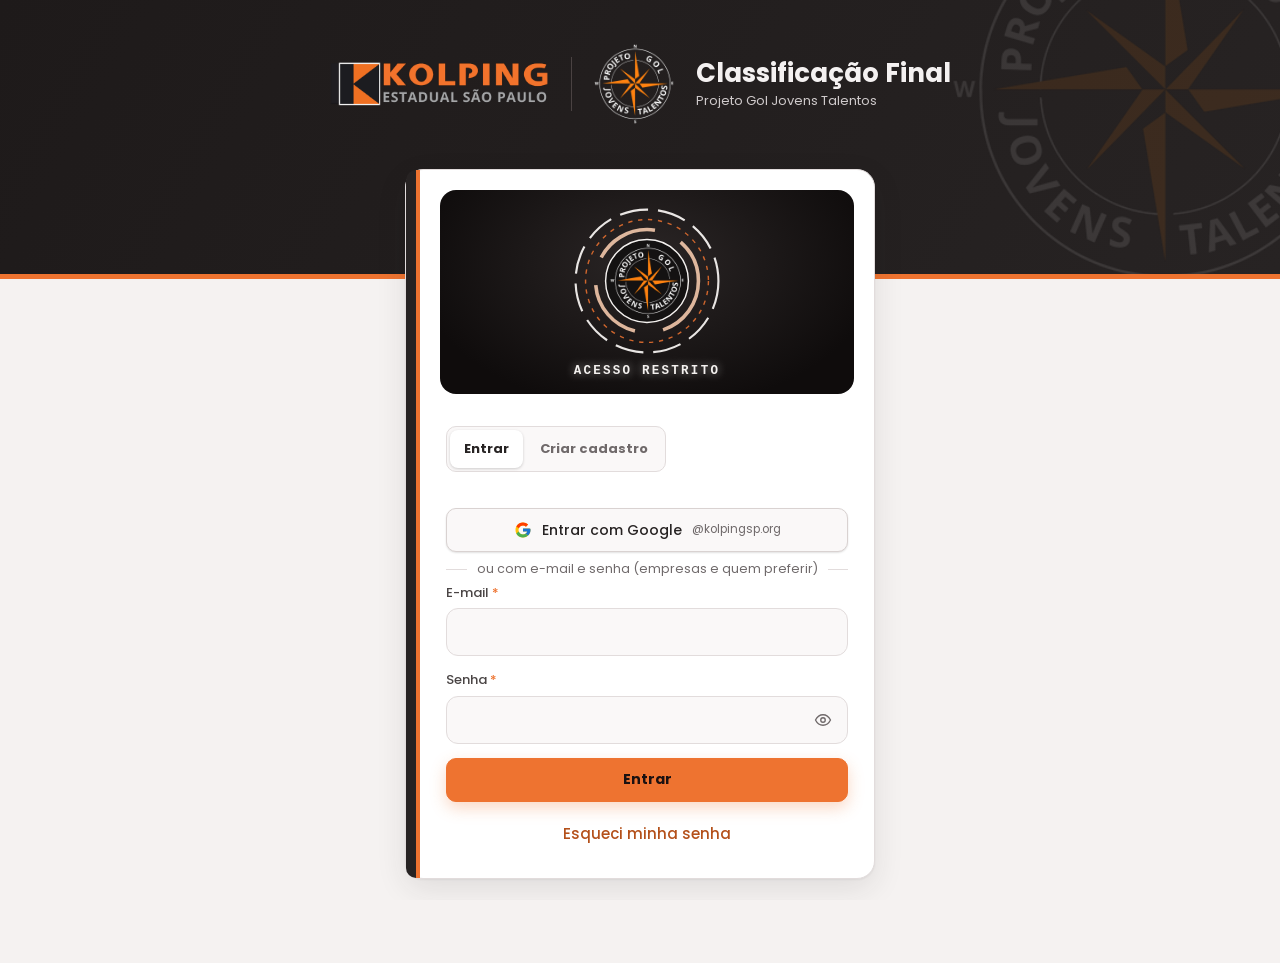
==== commit d76e9060: "Add files via upload" ====
--- a/index.html
+++ b/index.html
@@ -2,20 +2,75 @@
 <html lang="pt-BR">
 <head>
 <meta charset="utf-8">
-<meta name="viewport" content="width=device-width, initial-scale=1, viewport-fit=cover, user-scalable=no">
-<meta name="theme-color" content="#ffffff">
-<title>Projeto Gol Testes</title>
+<meta name="viewport" content="width=device-width, initial-scale=1, viewport-fit=cover">
+<title>Classificação Final · Projeto Gol Jovens Talentos</title>
+<meta name="description" content="Sistema de classificação dos processos seletivos do Projeto Gol Jovens Talentos · Kolping Estadual de São Paulo">
+<meta name="theme-color" content="#141111">
+<meta name="apple-mobile-web-app-capable" content="yes">
+<meta name="apple-mobile-web-app-status-bar-style" content="black-translucent">
+<meta name="apple-mobile-web-app-title" content="Classificação">
 <link rel="manifest" href="manifest.webmanifest">
-<link rel="icon" href="img/icone-192.png">
-<link rel="apple-touch-icon" href="img/icone-192.png">
-<link rel="stylesheet" href="app.css">
+<!-- Tema aplicado antes de desenhar a página (evita piscar) -->
+<script src="js/tema.js"></script>
+<script src="js/idioma.js"></script>
+<link rel="icon" type="image/png" href="assets/img/favicon.png">
+<link rel="apple-touch-icon" href="assets/img/icon-180.png">
+<link rel="stylesheet" href="css/app.css">
 </head>
 <body>
-<div id="app" class="app"><div class="abre"><img src="img/gol_light.png" alt=""><p>Abrindo…</p></div></div>
-<div id="avisos" class="avisos" aria-live="polite"></div>
-<script>window.CF = window.CF || {}; window.CF.ui = { esc: function (s) { return String(s == null ? '' : s).replace(/[&<>"]/g, function (c) { return { '&': '&amp;', '<': '&lt;', '>': '&gt;', '"': '&quot;' }[c]; }); } };</script>
-<script src="qrcode.js"></script>
-<script src="motor.js"></script>
-<script src="app.js"></script>
+<div id="app"></div>
+<noscript><p style="padding:24px">Este sistema precisa do JavaScript ativado no navegador.</p></noscript>
+
+<!-- Ordem de carregamento: biblioteca → configuração → utilitários → dados → telas → controle -->
+<script src="vendor/supabase.js"></script>
+<script src="js/config.js"></script>
+<script src="js/ui.js"></script>
+<script src="js/api.js"></script>
+<script src="js/auth.js"></script>
+<script src="js/foto.js"></script>
+<script src="js/online.js"></script>
+<script src="js/dados.js"></script>
+<script src="js/calendario.js"></script>
+<script src="js/materiais.js"></script>
+<script src="js/documentos.js"></script>
+<script src="vendor/jspdf.umd.min.js"></script>
+<script src="js/pdf.js"></script>
+<script src="vendor/exceljs.min.js"></script>
+<script src="js/excel.js"></script>
+<script src="js/drive.js"></script>
+<script src="js/agenda-google.js"></script>
+<script src="js/importar-eventos.js"></script>
+<script src="vendor/xlsx.mini.min.js"></script>
+<script src="vendor/qrcode.js"></script>
+<script src="js/instalar.js"></script>
+<script src="js/erros.js"></script>
+<script src="js/offline.js"></script>
+<script src="vendor/jsqr.js"></script>
+<script src="js/avisos.js"></script>
+<script src="js/inatividade.js"></script>
+<script src="js/views/telas.js"></script>
+<script src="js/views/minha-conta.js"></script>
+<script src="js/views/cadastros.js"></script>
+<script src="js/testes-motor.js"></script>
+<script src="js/views/banco.js"></script>
+<script src="js/views/testes-tablet.js"></script>
+<script src="js/views/configuracoes.js"></script>
+<script src="js/views/processos.js"></script>
+<script src="js/views/agenda.js"></script>
+<script src="js/views/jovens.js"></script>
+<script src="js/views/avaliar.js"></script>
+<script src="js/views/notas.js"></script>
+<script src="js/views/envios.js"></script>
+<script src="js/views/classificacao.js"></script>
+<script src="js/views/ficha.js"></script>
+<script src="js/views/portal.js"></script>
+<script src="js/views/turmas.js"></script>
+<script src="js/views/graficos.js"></script>
+<script src="js/views/historico.js"></script>
+<script src="js/views/permissoes.js"></script>
+<script src="js/permissoes.js"></script>
+<script src="js/etapas.js"></script>
+<script src="js/vista.js"></script>
+<script src="js/app.js"></script>
 </body>
 </html>
--- a/css/app.css
+++ b/css/app.css
@@ -0,0 +1,1794 @@
+/* =====================================================================
+   Classificação Final · Projeto Gol Jovens Talentos
+   Estilos gerais · temas escuro e claro com as cores da Kolping
+   O tema é definido no <html data-tema="escuro|claro"> pelo tema.js
+   ===================================================================== */
+
+@font-face { font-family: 'Poppins'; src: url('../assets/fonts/poppins-regular.woff2') format('woff2'); font-weight: 400; font-display: swap; }
+@font-face { font-family: 'Poppins'; src: url('../assets/fonts/poppins-medium.woff2') format('woff2'); font-weight: 500; font-display: swap; }
+@font-face { font-family: 'Poppins'; src: url('../assets/fonts/poppins-bold.woff2') format('woff2'); font-weight: 700; font-display: swap; }
+
+/* ---------- Paleta do tema ESCURO (padrão) ---------- */
+:root, html[data-tema="escuro"] {
+  color-scheme: dark;
+  --c-comp-tx: #c9b9f5; --c-area-tx: #8fd0d8;
+  --bg: #141111; --bg-2: #191515; --topo: #171313;
+  --cartao: linear-gradient(165deg, #2b2626 0%, #211d1d 100%); --cartao-solido: #241f1f;
+  --surface: #221e1e; --surface-2: #2b2626; --hover: #2a2525; --ativo: #2e2828;
+  --entrada: #1d1919; --borda: #3a3333; --borda-2: #2c2626; --botao: #2c2727; --botao-hover: #353030; --botao-borda: #4a4242;
+  --texto: #f4f1f1; --texto-2: #cfcacb; --texto-3: #adaaac; --texto-4: #7a7476;
+  --link: #f6a477; --link-hover: #ffc29e; --avatar: #3a3333;
+  --sombra: inset 0 1px 0 rgba(255,255,255,.05), 0 2px 4px rgba(0,0,0,.35), 0 12px 28px rgba(0,0,0,.40);
+  --fundo-janela: rgba(12,9,9,.74);
+  --ok-bg: rgba(63,166,107,.14); --ok-bd: rgba(63,166,107,.45); --ok-tx: #bfe8cf;
+  --erro-bg: rgba(217,83,79,.12); --erro-bd: rgba(217,83,79,.45); --erro-tx: #f6c3c1;
+  --info-bg: rgba(238,115,48,.10); --info-bd: rgba(238,115,48,.35); --info-tx: #f8d2bb;
+  --pill-ok-tx: #86e0ad; --pill-off-tx: #f8b48c;
+}
+/* ---------- Paleta do tema CLARO ---------- */
+html[data-tema="claro"] {
+  color-scheme: light;
+  --c-comp-tx: #5b3fb0; --c-area-tx: #2c6c75;
+  --bg: #f5f2f1; --bg-2: #ffffff; --topo: #ffffff;
+  --cartao: #ffffff; --cartao-solido: #ffffff;
+  --surface: #ffffff; --surface-2: #f1eded; --hover: #f4efee; --ativo: #fbeee6;
+  --entrada: #faf8f8; --borda: #e2dcdc; --borda-2: #ebe6e5; --botao: #ffffff; --botao-hover: #f4efee; --botao-borda: #d9d2d1;
+  --texto: #272323; --texto-2: #4a4545; --texto-3: #6f696a; --texto-4: #8a8486;
+  --link: #b4501a; --link-hover: #8a3b10; --avatar: #eae5e4;
+  --sombra: 0 1px 2px rgba(39,35,35,.06), 0 10px 30px rgba(39,35,35,.10);
+  --fundo-janela: rgba(39,35,35,.45);
+  --ok-bg: rgba(63,166,107,.10); --ok-bd: rgba(63,166,107,.45); --ok-tx: #1f6b40;
+  --erro-bg: rgba(217,83,79,.08); --erro-bd: rgba(217,83,79,.45); --erro-tx: #a5302c;
+  --info-bg: rgba(238,115,48,.08); --info-bd: rgba(238,115,48,.40); --info-tx: #8a3b10;
+  --pill-ok-tx: #1f7a47; --pill-off-tx: #a14a14;
+}
+:root {
+  --c-area: #3f8f9a; --c-teste: #ee7330; --c-comp: #8b6fd6; --c-empresa: #4f6585; --c-aval: #3557e0; --c-padrao: #8a8486; --c-mat: #b8862f; --c-nota: #2e9e4f; --c-fer: #c0457a; --c-agr: #1f8a9e; --c-mail: #e0a100; --c-termo: #6d7f2a; --c-modelo: #5a63c9; --c-perm: #c73c3c; --c-integ: #2f6fd0; --c-saude: #d4563a; --c-escola: #2f6fd0;
+  --laranja: #ee7330; --preto-marca: #272323;
+  --ok: #3FA66B; --backup: #E9B500; --erro: #D9534F; --neutro: #8a8486;
+  --raio: 14px;
+  --fonte: 'Poppins', 'Segoe UI', system-ui, -apple-system, sans-serif;
+}
+
+* { box-sizing: border-box; }
+html, body { margin: 0; height: 100%; }
+body { background: var(--bg); color: var(--texto); font-family: var(--fonte); font-size: 15px; line-height: 1.5; -webkit-font-smoothing: antialiased; }
+a { color: var(--link); }
+a:hover { color: var(--link-hover); }
+h1, h2, h3 { margin: 0; line-height: 1.2; }
+button, input, select, textarea { font: inherit; }
+:focus-visible { outline: 2px solid var(--laranja); outline-offset: 2px; }
+.oculto { display: none !important; }
+.sr { position: absolute; width: 1px; height: 1px; overflow: hidden; clip: rect(0 0 0 0); white-space: nowrap; }
+
+/* Logos: cada imagem existe nas duas versões; o tema mostra a certa */
+html[data-tema="escuro"] .so-claro, html[data-tema="claro"] .so-escuro { display: none !important; }
+
+/* ---------- Componentes básicos ---------- */
+.card { background: var(--cartao); border: 1px solid var(--borda); border-radius: var(--raio); box-shadow: var(--sombra); }
+.btn {
+  display: inline-flex; align-items: center; justify-content: center; gap: 8px;
+  min-height: 44px; padding: 0 18px; border-radius: 10px; cursor: pointer;
+  border: 1px solid var(--botao-borda); background: var(--botao); color: var(--texto);
+  font-size: 14px; font-weight: 500; text-decoration: none; box-shadow: 0 1px 2px rgba(0,0,0,.12);
+}
+.btn:hover { background: var(--botao-hover); color: var(--texto); }
+.btn-pri { background: var(--laranja); border-color: var(--laranja); color: #1b1111; font-weight: 700; box-shadow: 0 6px 16px rgba(238,115,48,.28); }
+.btn-pri:hover { background: #f5833f; color: #1b1111; }
+.btn-link { background: none; border: 0; box-shadow: none; color: var(--link); padding: 0 4px; min-height: 36px; cursor: pointer; font-weight: 500; }
+.btn-link:hover { background: none; color: var(--link-hover); text-decoration: underline; }
+.btn[disabled] { opacity: .5; cursor: not-allowed; }
+.btn-bloco { width: 100%; }
+
+.pill { display: inline-flex; align-items: center; gap: 6px; padding: 4px 10px; border-radius: 999px; font-size: 12px; font-weight: 700; white-space: nowrap; }
+.pill-ok { background: var(--ok-bg); color: var(--pill-ok-tx); border: 1px solid var(--ok-bd); }
+.pill-off { background: var(--info-bg); color: var(--pill-off-tx); border: 1px solid var(--info-bd); }
+.pill-neu { background: var(--surface-2); color: var(--texto-2); border: 1px solid var(--borda); }
+
+.lbl { font-size: 12px; font-weight: 700; letter-spacing: .06em; text-transform: uppercase; color: var(--texto-3); }
+
+/* ---------- Formulários ---------- */
+.campo { display: flex; flex-direction: column; gap: 6px; }
+.campo > span { font-size: 13px; font-weight: 500; color: var(--texto-2); }
+.campo .obrig { color: var(--laranja); }
+.entrada { width: 100%; min-height: 48px; padding: 0 14px; border-radius: 12px; border: 1px solid var(--borda); background: var(--entrada); color: var(--texto); font-size: 15px; }
+.entrada:focus { border-color: var(--laranja); outline: none; box-shadow: 0 0 0 3px rgba(238,115,48,.18); }
+.senha-wrap { position: relative; }
+.senha-wrap .entrada { padding-right: 52px; }
+.senha-ver { position: absolute; right: 5px; top: 5px; width: 40px; height: 38px; border: 0; border-radius: 8px; background: transparent; color: var(--texto-3); cursor: pointer; display: inline-flex; align-items: center; justify-content: center; }
+.senha-ver:hover { color: var(--texto); background: var(--hover); }
+.dica { font-size: 12px; color: var(--texto-3); }
+
+.aviso { border-radius: 12px; padding: 12px 14px; font-size: 14px; line-height: 1.5; display: flex; gap: 10px; align-items: flex-start; }
+.aviso svg { flex: none; width: 20px; height: 20px; margin-top: 1px; }
+.aviso-erro { background: var(--erro-bg); border: 1px solid var(--erro-bd); color: var(--erro-tx); }
+.aviso-ok { background: var(--ok-bg); border: 1px solid var(--ok-bd); color: var(--ok-tx); }
+.aviso-info, .aviso-carregando { background: var(--info-bg); border: 1px solid var(--info-bd); color: var(--info-tx); }
+
+.segmentos { display: flex; gap: 4px; background: var(--entrada); border: 1px solid var(--borda); border-radius: 12px; padding: 4px; }
+.segmentos button { flex: 1; min-height: 40px; border: 0; border-radius: 9px; background: transparent; color: var(--texto-3); font-weight: 500; cursor: pointer; font-size: 14px; }
+.segmentos button[aria-pressed="true"], .segmentos button[aria-selected="true"] { background: var(--surface-2); color: var(--texto); font-weight: 700; box-shadow: 0 1px 3px rgba(0,0,0,.18); }
+html[data-tema="claro"] .segmentos button[aria-pressed="true"], html[data-tema="claro"] .segmentos button[aria-selected="true"] { background: #fff; }
+
+/* ---------- Tela de acesso: faixa superior + cartão com faixa lateral ---------- */
+.acesso { min-height: 100%; display: flex; flex-direction: column; background: var(--bg); }
+.acesso-faixa {
+  position: relative; overflow: hidden; background: linear-gradient(120deg, #1e1a1a, #272323);
+  border-bottom: 5px solid var(--laranja); padding: 44px 20px 150px; display: flex; justify-content: center;
+}
+.acesso-faixa .marca-agua { position: absolute; right: -90px; top: -120px; width: 420px; opacity: .10; pointer-events: none; }
+.acesso-marca { position: relative; display: flex; align-items: center; gap: 22px; color: #f4f1f1; }
+.acesso-marca .logos { display: flex; align-items: center; gap: 22px; }
+.acesso-marca .k { width: 220px; height: auto; display: block; }
+.acesso-marca .g { width: 80px; height: 80px; display: block; }
+.acesso-marca .div { width: 1px; height: 54px; background: #4a4242; }
+.acesso-marca h1 { font-size: 26px; font-weight: 700; }
+.acesso-marca p { margin: 2px 0 0; font-size: 13px; color: #cfcacb; }
+.acesso-corpo { flex: 1; display: flex; flex-direction: column; align-items: center; padding: 0 16px 32px; }
+.acesso-card {
+  width: 100%; max-width: 470px; margin-top: -110px; position: relative;
+  background: var(--cartao-solido); border: 1px solid var(--borda); border-radius: 18px; box-shadow: var(--sombra);
+  padding: 26px 26px 26px 40px; display: flex; flex-direction: column; gap: 16px;
+}
+.acesso-card::before { content: ''; position: absolute; left: 0; top: 0; bottom: 0; width: 10px; background: var(--preto-marca); border-radius: 18px 0 0 18px; }
+.acesso-card::after { content: ''; position: absolute; left: 10px; top: 0; bottom: 0; width: 4px; background: var(--laranja); }
+.acesso-card h2 { font-size: 19px; }
+.form { display: flex; flex-direction: column; gap: 14px; }
+.acesso-rodape { text-align: center; font-size: 12px; color: var(--texto-3); margin-top: 18px; }
+
+/* ---------- Estrutura do sistema ---------- */
+.shell { display: flex; min-height: 100%; }
+.lateral { width: 248px; flex: none; background: var(--bg-2); border-right: 1px solid var(--borda-2); padding: 22px 14px; display: flex; flex-direction: column; gap: 26px; position: sticky; top: 0; height: 100vh; overflow-y: auto; }
+.lateral-marca { display: flex; flex-direction: column; gap: 14px; padding: 0 8px; }
+.lateral-marca .k { width: 176px; height: auto; }
+.lateral-prog { display: flex; align-items: center; gap: 10px; padding-top: 14px; border-top: 1px solid var(--borda-2); }
+.lateral-prog img { width: 40px; height: 40px; }
+.lateral-prog b { display: block; font-size: 14px; }
+.lateral-prog small { display: block; font-size: 12px; color: var(--texto-3); }
+.menu { display: flex; flex-direction: column; gap: 4px; }
+.menu a { display: flex; align-items: center; gap: 12px; min-height: 44px; padding: 0 14px; border-radius: 10px; color: var(--texto-2); text-decoration: none; font-size: 14px; font-weight: 500; }
+.menu a:hover { background: var(--hover); color: var(--texto); }
+.menu a[aria-current="page"] { background: var(--ativo); color: var(--texto); font-weight: 700; box-shadow: inset 3px 0 0 var(--laranja); }
+.menu svg { flex: none; }
+.lateral-versao { margin-top: auto; padding: 0 8px; font-size: 11px; color: var(--texto-4); }
+
+.principal { flex: 1; min-width: 0; display: flex; flex-direction: column; }
+.topo { display: flex; align-items: center; justify-content: space-between; gap: 12px; flex-wrap: wrap; padding: 12px 28px; border-bottom: 1px solid var(--borda-2); background: var(--topo); position: sticky; top: 0; z-index: 5; }
+.topo-esq { display: flex; align-items: center; gap: 10px; min-width: 0; }
+.topo-titulo { font-size: 14px; color: var(--texto-3); white-space: nowrap; overflow: hidden; text-overflow: ellipsis; }
+.topo-dir { display: flex; align-items: center; gap: 10px; }
+.btn-menu { display: none; width: 44px; height: 44px; border-radius: 10px; border: 1px solid var(--borda); background: var(--surface); color: var(--texto); cursor: pointer; align-items: center; justify-content: center; }
+.btn-tema { display: inline-flex; align-items: center; gap: 6px; min-height: 34px; padding: 0 12px; border-radius: 999px; border: 1px solid var(--borda); background: var(--entrada); color: var(--texto-2); font-size: 12px; font-weight: 700; cursor: pointer; }
+.btn-tema:hover { color: var(--texto); }
+.flutuante { position: relative; }
+.menu-flutuante { position: absolute; right: 0; top: calc(100% + 6px); min-width: 200px; padding: 6px; z-index: 20; display: flex; flex-direction: column; background: var(--cartao-solido); }
+.menu-flutuante a, .menu-flutuante button { display: flex; align-items: center; gap: 10px; min-height: 42px; padding: 0 12px; border-radius: 8px; color: var(--texto); text-decoration: none; background: none; border: 0; font-size: 14px; cursor: pointer; text-align: left; width: 100%; }
+.menu-flutuante a:hover, .menu-flutuante button:hover { background: var(--hover); }
+.menu-flutuante [aria-checked="true"] { font-weight: 700; color: var(--link); }
+.usuario-btn { display: flex; align-items: center; gap: 10px; background: none; border: 0; color: var(--texto); cursor: pointer; padding: 4px 6px; border-radius: 10px; min-height: 44px; }
+.usuario-btn:hover { background: var(--hover); }
+.avatar { width: 38px; height: 38px; border-radius: 50%; background: var(--avatar); display: inline-flex; align-items: center; justify-content: center; font-size: 13px; font-weight: 700; flex: none; overflow: hidden; color: var(--texto); }
+.avatar img { width: 100%; height: 100%; object-fit: cover; display: block; }
+.avatar.com-foto { box-shadow: 0 0 0 2px var(--laranja); }
+.usuario-txt { display: flex; flex-direction: column; text-align: left; line-height: 1.25; }
+.usuario-txt b { font-size: 13px; }
+.usuario-txt small { font-size: 12px; color: var(--texto-3); }
+
+.conteudo > .tela { display: contents; }   /* espaço de cada tela: não muda o layout */
+.conteudo { padding: 28px 32px 48px; max-width: 1760px; width: 100%; display: flex; flex-direction: column; gap: 22px; }
+.cabecalho { display: flex; flex-wrap: wrap; align-items: flex-end; justify-content: space-between; gap: 14px; }
+.cabecalho h1 { font-size: 28px; font-weight: 700; }
+.cabecalho p { margin: 6px 0 0; color: var(--texto-2); font-size: 14px; }
+.grade { display: grid; grid-template-columns: repeat(auto-fit, minmax(260px, 1fr)); gap: 16px; }
+.bloco { padding: 20px 22px; display: flex; flex-direction: column; gap: 10px; }
+.bloco h2 { font-size: 17px; font-weight: 700; }
+.bloco-link { text-decoration: none; color: var(--texto); box-shadow: inset 4px 0 0 var(--laranja), var(--sombra); }
+.bloco-link:hover { color: var(--texto); filter: brightness(1.04); }
+.bloco p { margin: 0; color: var(--texto-2); font-size: 14px; }
+.em-breve { padding: 28px; display: flex; flex-direction: column; gap: 10px; box-shadow: inset 4px 0 0 var(--texto-4), var(--sombra); }
+.em-breve p, .em-breve li { margin: 0; color: var(--texto-2); }
+
+/* ---------- Foto do perfil ---------- */
+.foto-bloco { display: flex; gap: 18px; align-items: center; flex-wrap: wrap; }
+.foto-grande { width: 104px; height: 104px; font-size: 30px; }
+.foto-grande.com-foto { box-shadow: 0 0 0 3px var(--laranja), 0 10px 20px rgba(0,0,0,.25); }
+.recorte { width: 100%; max-width: 280px; aspect-ratio: 1; margin: 0 auto; position: relative; border-radius: 12px; overflow: hidden; background: #000; touch-action: none; cursor: grab; }
+.recorte canvas { width: 100%; height: 100%; display: block; }
+.zoom { display: flex; align-items: center; gap: 10px; font-size: 13px; color: var(--texto-2); }
+.zoom input { flex: 1; accent-color: var(--laranja); }
+
+/* ---------- Listas, abas e formulários (Cadastros e Banco de testes) ---------- */
+.abas-cad { display: flex; gap: 4px; border-bottom: 1px solid var(--borda); flex-wrap: wrap; }
+.abas-cad a { color: var(--texto-3); font-weight: 700; font-size: 14px; padding: 0 16px; min-height: 46px; display: inline-flex; align-items: center; text-decoration: none; border-bottom: 3px solid transparent; margin-bottom: -1px; }
+.abas-cad a:hover { color: var(--texto); }
+.abas-cad a[aria-selected="true"] { color: var(--texto); border-color: var(--laranja); }
+.abas-cad a[data-cor="empresa"][aria-selected="true"] { border-color: var(--c-empresa); }
+.abas-cad a[data-cor="aval"][aria-selected="true"] { border-color: var(--c-aval); }
+.abas-cad a[data-cor="area"][aria-selected="true"] { border-color: var(--c-area); }
+.abas-cad a[data-cor="teste"][aria-selected="true"] { border-color: var(--c-teste); }
+.abas-cad a[data-cor="comp"][aria-selected="true"] { border-color: var(--c-comp); }
+.ponto-cor { display: inline-block; width: 10px; height: 10px; border-radius: 3px; margin-right: 8px; }
+.cor-empresa { background: var(--c-empresa); } .cor-aval { background: var(--c-aval); }
+.btn-empresa { background: var(--c-empresa); border-color: var(--c-empresa); color: #fff; font-weight: 700; }
+.btn-empresa:hover { background: #5d759a; color: #fff; }
+.btn-aval { background: var(--c-aval); border-color: var(--c-aval); color: #fff; font-weight: 700; }
+.btn-aval:hover { background: #4a69ea; color: #fff; }
+.tag-area { display: inline-flex; align-items: center; gap: 6px; font-size: 13px; color: var(--c-area-tx); font-weight: 500; }
+.tag-area::before { content: ''; width: 8px; height: 8px; border-radius: 2px; background: var(--c-area); }
+.cnpj-linha { display: flex; gap: 10px; align-items: flex-end; flex-wrap: wrap; }
+.cnpj-linha .campo { flex: 1; min-width: 200px; }
+.cnpj-linha .btn { min-height: 48px; }
+.entrada-cnpj { font-size: 18px; font-weight: 700; letter-spacing: .03em; }
+.girando.mini { width: 18px; height: 18px; border-width: 2px; flex: none; }
+.btn[disabled].btn-pri { opacity: .45; }
+.abas-cad .n { font-size: 12px; color: var(--texto-3); margin-left: 6px; font-weight: 500; }
+#aba { display: flex; flex-direction: column; gap: 16px; }
+.barra { display: flex; gap: 12px; flex-wrap: wrap; align-items: center; }
+.busca { flex: 1; min-width: 220px; display: flex; align-items: center; gap: 8px; background: var(--entrada); border: 1px solid var(--borda); border-radius: 12px; padding: 0 14px; min-height: 46px; color: var(--texto-3); }
+.busca:focus-within { border-color: var(--laranja); box-shadow: 0 0 0 3px rgba(238,115,48,.18); }
+.busca input { flex: 1; border: 0; background: transparent; color: var(--texto); outline: none; font-size: 15px; min-height: 44px; min-width: 0; }
+.sel-filtro { width: auto; min-width: 220px; }
+.marcar-linha { display: inline-flex; align-items: center; gap: 8px; font-size: 14px; color: var(--texto-2); min-height: 44px; cursor: pointer; }
+.marcar-linha input, .marcar input { width: 18px; height: 18px; accent-color: var(--laranja); flex: none; }
+.tabela-card { padding: 4px 8px; overflow-x: auto; position: relative; }
+.tabela { width: 100%; border-collapse: collapse; font-size: 14px; }
+.tabela th { text-align: left; font-size: 12px; font-weight: 700; letter-spacing: .05em; text-transform: uppercase; color: var(--texto-3); padding: 12px; border-bottom: 1px solid var(--borda); white-space: nowrap; }
+.tabela td { padding: 12px; border-bottom: 1px solid var(--borda-2); vertical-align: middle; }
+.tabela tbody tr:last-child td { border-bottom: 0; }
+.tabela .num { font-variant-numeric: tabular-nums; white-space: nowrap; }
+.tabela tr.clicavel { cursor: pointer; }
+.tabela tr.clicavel:hover td { background: var(--hover); }
+.tabela tr.sel td { background: var(--ativo); }
+.tabela tr.sel td:first-child { box-shadow: inset 3px 0 0 var(--laranja); }
+.tabela.mini th, .tabela.mini td { padding: 6px 8px; font-size: 13px; }
+.acoes { display: flex; gap: 6px; justify-content: flex-end; }
+.btn-p { min-height: 38px; padding: 0 14px; font-size: 13px; }
+.cel-empresa, .cel-pessoa { display: flex; align-items: center; gap: 12px; }
+.cel-empresa small { display: block; font-size: 12px; color: var(--texto-3); }
+.cel-pessoa .avatar { width: 38px; height: 38px; }
+.voce { font-weight: 500; color: var(--texto-3); }
+.logo-mini { width: 60px; height: 36px; border-radius: 6px; background: #fff; border: 1px solid var(--borda); display: inline-flex; align-items: center; justify-content: center; font-size: 9px; font-weight: 700; color: #7a7476; flex: none; overflow: hidden; padding: 3px; text-align: center; }
+.logo-mini img { max-width: 100%; max-height: 100%; object-fit: contain; display: block; }
+.logo-mini.grande { width: 130px; height: 70px; font-size: 12px; }
+.logo-envio { display: flex; gap: 14px; align-items: center; border: 1px dashed var(--borda); border-radius: 12px; padding: 14px; flex-wrap: wrap; }
+.vazio { padding: 26px; text-align: center; color: var(--texto-3); }
+.alerta-txt { color: var(--pill-off-tx); font-style: normal; font-weight: 500; }
+.pendencias { padding: 16px 18px; display: flex; flex-direction: column; gap: 12px; box-shadow: inset 4px 0 0 var(--laranja), var(--sombra); }
+.pendencias.faixa { flex-direction: row; align-items: center; flex-wrap: wrap; color: var(--texto-2); }
+.pendencias.faixa > svg { color: var(--laranja); flex: none; }
+.pendente { display: flex; gap: 14px; align-items: center; flex-wrap: wrap; padding-top: 12px; border-top: 1px solid var(--borda-2); }
+.pendente:first-of-type { border-top: 0; padding-top: 0; }
+.pendente-txt { flex: 1; min-width: 220px; }
+.pendente-txt b { display: block; }
+.pendente-txt small { display: block; font-size: 13px; color: var(--texto-3); }
+.pendente-acoes { display: flex; gap: 8px; flex-wrap: wrap; align-items: center; }
+.sel-p { width: auto; min-height: 40px; }
+.form-grade { display: grid; grid-template-columns: repeat(2, minmax(0, 1fr)); gap: 14px; }
+.form-grade .largo { grid-column: 1 / -1; }
+textarea.entrada { padding: 10px 14px; resize: vertical; min-height: 80px; line-height: 1.5; }
+.marcar { display: flex; gap: 10px; align-items: flex-start; padding: 12px 14px; border: 1px solid var(--borda); border-radius: 12px; background: var(--entrada); cursor: pointer; }
+.marcar input { margin-top: 3px; }
+.marcar b { display: block; font-size: 14px; font-weight: 500; }
+.marcar small { display: block; font-size: 12px; color: var(--texto-3); }
+.btn-link.perigo { color: var(--erro); padding: 0; }
+.banco-lado { display: grid; grid-template-columns: 210px minmax(0, 1fr) minmax(300px, 380px); gap: 16px; align-items: start; }
+.filtro-areas { padding: 8px; display: flex; flex-direction: column; gap: 2px; position: sticky; top: 84px; }
+.filtro-areas button { border: 0; background: none; font: inherit; font-size: 14px; font-weight: 500; color: var(--texto-2); min-height: 42px; border-radius: 9px; display: flex; justify-content: space-between; align-items: center; gap: 8px; padding: 0 12px; cursor: pointer; text-align: left; }
+.filtro-areas button:hover { background: var(--hover); color: var(--texto); }
+.filtro-areas button[aria-pressed="true"] { background: var(--ativo); color: var(--texto); font-weight: 700; box-shadow: inset 3px 0 0 var(--laranja); }
+.filtro-areas small { color: var(--texto-3); font-weight: 500; }
+.detalhe-teste { padding: 20px 22px; display: flex; flex-direction: column; gap: 8px; position: sticky; top: 84px; max-height: calc(100vh - 100px); overflow-y: auto; }
+.detalhe-teste h2 { font-size: 20px; }
+.selos { display: flex; gap: 6px; flex-wrap: wrap; margin: 2px 0 6px; }
+.detalhe-teste .desc { margin: 0; color: var(--texto-2); font-size: 13px; }
+.crit-cab, .crit { display: grid; grid-template-columns: minmax(0, 1fr) 18px minmax(0, 1fr); gap: 8px; align-items: start; }
+.crit-cab { font-size: 11px; font-weight: 700; letter-spacing: .05em; text-transform: uppercase; color: var(--texto-3); padding-top: 6px; }
+.crit { padding: 10px 6px; border-bottom: 1px solid var(--borda-2); font-size: 13px; border-radius: 8px; }
+.crit.clicavel { cursor: pointer; }
+.crit.clicavel:hover { background: var(--hover); }
+.crit b { font-weight: 700; display: block; }
+.crit small { display: block; color: var(--texto-3); font-size: 12px; }
+.crit .desc-c { margin-top: 4px; color: var(--texto-3); }
+.crit > span { color: var(--texto-2); }
+.crit > span[aria-hidden] { color: var(--texto-3); padding-top: 2px; }
+.conv { margin-top: 8px; display: flex; flex-direction: column; gap: 6px; }
+.botoes-det { display: flex; gap: 8px; flex-wrap: wrap; margin-top: 10px; }
+.faixa-linha { display: grid; grid-template-columns: repeat(3, minmax(0, 1fr)) 40px; gap: 8px; align-items: end; }
+.faixa-linha label { display: flex; flex-direction: column; gap: 4px; font-size: 12px; color: var(--texto-3); }
+.faixa-linha .entrada { min-height: 42px; }
+.lista-pend { margin: 6px 0 12px; padding-left: 18px; color: var(--texto-2); line-height: 1.8; }
+@media (max-width: 1180px) {
+  .banco-lado { grid-template-columns: minmax(0, 1fr); }
+  .filtro-areas { position: static; flex-direction: row; flex-wrap: wrap; }
+  .filtro-areas button { min-height: 38px; background: var(--entrada); border: 1px solid var(--borda); }
+  .detalhe-teste { position: static; max-height: none; }
+}
+@media (max-width: 640px) {
+  .form-grade { grid-template-columns: minmax(0, 1fr); }
+  .tabela th:nth-child(3), .tabela td:nth-child(3) { display: none; }
+  .sel-filtro { width: 100%; }
+}
+
+/* ---------- Banco de testes em cards ---------- */
+.botoes-topo { display: flex; gap: 10px; flex-wrap: wrap; }
+.btn-area { background: var(--c-area); border-color: var(--c-area); color: #fff; font-weight: 700; }
+.btn-area:hover { background: #4aa2ae; color: #fff; }
+.btn-teste { background: var(--c-teste); border-color: var(--c-teste); color: #1b1111; font-weight: 700; box-shadow: 0 6px 16px rgba(238,115,48,.28); }
+.btn-teste:hover { background: #f5833f; color: #1b1111; }
+.btn-comp { background: var(--c-comp); border-color: var(--c-comp); color: #fff; font-weight: 700; }
+.btn-comp:hover { background: #9a80e0; color: #fff; }
+.btn-comp-leve { border-color: color-mix(in srgb, var(--c-comp) 60%, transparent); color: var(--c-comp-tx); }
+.btn-perigo { color: var(--erro); }
+.legenda { display: flex; gap: 18px; flex-wrap: wrap; font-size: 13px; color: var(--texto-2); }
+.legenda i { display: inline-block; width: 12px; height: 12px; border-radius: 3px; margin-right: 6px; vertical-align: -1px; }
+.cor-area { background: var(--c-area); } .cor-teste { background: var(--c-teste); } .cor-comp { background: var(--c-comp); }
+.cor-comp-txt { color: var(--c-comp-tx); }
+.barra-banco { padding: 6px 0 4px; }
+.areas { display: flex; flex-direction: column; gap: 14px; }
+.area-card { padding: 0; overflow: hidden; box-shadow: inset 5px 0 0 var(--c-area), var(--sombra); }
+.area-card.area-sem { box-shadow: inset 5px 0 0 var(--texto-4), var(--sombra); }
+.area-cab { display: flex; align-items: center; gap: 10px; padding: 8px 16px 8px 8px; }
+.area-toggle { flex: 1; display: flex; align-items: center; gap: 12px; min-height: 52px; padding: 0 12px; background: none; border: 0; color: var(--texto); cursor: pointer; text-align: left; border-radius: 10px; font: inherit; }
+.area-toggle:hover { background: var(--hover); }
+.area-toggle svg { color: var(--texto-3); flex: none; }
+.area-toggle h2 { font-size: 18px; }
+.area-toggle .cont { margin-left: auto; font-size: 13px; color: var(--texto-3); white-space: nowrap; }
+.mini-acoes { display: flex; gap: 6px; flex: none; }
+.ico { width: 36px; height: 36px; border-radius: 9px; border: 1px solid var(--borda); background: var(--botao); color: var(--texto-2); display: inline-flex; align-items: center; justify-content: center; cursor: pointer; padding: 0; }
+.ico:hover { color: var(--texto); background: var(--botao-hover); }
+.ico.perigo { color: var(--erro); }
+.area-corpo { padding: 16px 20px 20px; display: grid; grid-template-columns: repeat(auto-fill, minmax(290px, 1fr)); gap: 14px; border-top: 1px solid var(--borda-2); }
+.teste-card { background: var(--surface); border: 1px solid var(--borda); border-radius: 12px; padding: 14px; display: flex; flex-direction: column; gap: 10px; box-shadow: inset 3px 0 0 var(--c-teste); transition: box-shadow .3s; }
+html[data-tema="claro"] .teste-card { background: #fbf9f9; }
+.teste-card.destaque { box-shadow: inset 3px 0 0 var(--c-teste), 0 0 0 3px rgba(238,115,48,.45); }
+.teste-cab { display: flex; align-items: flex-start; gap: 8px; }
+.teste-tit { flex: 1; min-width: 0; display: flex; flex-direction: column; gap: 6px; }
+.teste-tit b { font-size: 15px; }
+.teste-tit .selos { margin: 0; }
+.teste-desc { margin: 0; font-size: 12px; color: var(--texto-3); }
+.chips { display: flex; flex-wrap: wrap; gap: 6px; }
+.chip { display: inline-flex; align-items: center; gap: 2px; padding: 3px 3px 3px 10px; border-radius: 999px; font-size: 12px; max-width: 100%;
+  border: 1px solid color-mix(in srgb, var(--c-comp) 55%, transparent); background: color-mix(in srgb, var(--c-comp) 12%, transparent); color: var(--c-comp-tx); }
+.chip-txt { overflow: hidden; text-overflow: ellipsis; white-space: nowrap; }
+.chip-txt small { opacity: .8; }
+.chip button { width: 26px; height: 26px; border-radius: 50%; border: 0; background: transparent; color: inherit; opacity: .75; display: inline-flex; align-items: center; justify-content: center; padding: 0; cursor: pointer; flex: none; }
+.chip button:hover { opacity: 1; background: color-mix(in srgb, var(--c-comp) 22%, transparent); }
+.chip.sem { border-color: var(--info-bd); background: var(--info-bg); color: var(--pill-off-tx); }
+.teste-pe { display: flex; gap: 8px; flex-wrap: wrap; margin-top: auto; }
+.add-teste { border: 1px dashed var(--borda); border-radius: 12px; display: flex; align-items: center; justify-content: center; gap: 8px; color: var(--texto-3); font: inherit; font-size: 14px; min-height: 100px; background: transparent; cursor: pointer; }
+.add-teste:hover { color: var(--texto); border-color: var(--c-teste); background: var(--hover); }
+.bloco-comps { display: flex; flex-direction: column; gap: 8px; margin-top: 4px; }
+.comp-item { display: flex; flex-direction: column; gap: 6px; }
+.comp-linha { display: grid; grid-template-columns: minmax(0, 1fr) minmax(0, 1.2fr) 36px; gap: 8px; align-items: center; }
+.comp-linha .entrada { min-height: 42px; font-size: 14px; }
+.comp-cab { font-size: 11px; font-weight: 700; letter-spacing: .05em; text-transform: uppercase; color: var(--texto-3); }
+.nova-comp { display: grid; grid-template-columns: minmax(0, 1fr) minmax(0, 1fr); gap: 8px; padding: 10px; border: 1px dashed color-mix(in srgb, var(--c-comp) 60%, transparent); border-radius: 12px; background: color-mix(in srgb, var(--c-comp) 6%, transparent); }
+.nova-comp .lbl { grid-column: 1 / -1; }
+.nova-comp [data-nc=desc] { grid-column: 1 / -1; }
+.nova-comp .entrada { min-height: 42px; font-size: 14px; }
+
+/* ---------- Aviso luminoso de novo cadastro ---------- */
+.avisos-cadastro { position: fixed; bottom: 20px; right: 20px; z-index: 70; display: flex; flex-direction: column; gap: 12px; width: 380px; max-width: calc(100vw - 24px); }
+.aviso-cadastro { padding: 16px 18px; border-radius: 16px; background: var(--cartao-solido); color: var(--texto); border: 1px solid rgba(238,115,48,.65);
+  box-shadow: 0 0 0 4px rgba(238,115,48,.16), 0 0 30px rgba(238,115,48,.45), var(--sombra); display: flex; flex-direction: column; gap: 10px; animation: brilho 2.4s ease-in-out infinite, entrar .35s ease-out; }
+@keyframes brilho { 50% { box-shadow: 0 0 0 6px rgba(238,115,48,.24), 0 0 44px rgba(238,115,48,.6), var(--sombra); } }
+@keyframes entrar { from { transform: translateY(10px); opacity: 0; } }
+/* com avisos na tela, os avisos rápidos sobem para o topo para não se sobrepor */
+body.com-avisos .toasts { bottom: auto; top: 80px; }
+.ac-tit { display: flex; gap: 8px; align-items: center; color: var(--link); font-weight: 700; font-size: 12px; text-transform: uppercase; letter-spacing: .05em; }
+.ac-pessoa { display: flex; gap: 12px; align-items: center; }
+.ac-pessoa .avatar { width: 42px; height: 42px; background: var(--laranja); color: #1b1111; }
+.ac-pessoa b { display: block; }
+.ac-pessoa small { display: block; font-size: 13px; color: var(--texto-3); word-break: break-all; }
+.ac-botoes { display: flex; gap: 8px; justify-content: flex-end; flex-wrap: wrap; }
+.badge-menu { margin-left: auto; background: var(--laranja); color: #1b1111; border-radius: 999px; font-size: 11px; font-weight: 700; padding: 1px 8px; min-width: 22px; text-align: center; }
+@media (max-width: 640px) {
+  .comp-linha { grid-template-columns: minmax(0, 1fr) 36px; }
+  .comp-linha [data-c=exib] { grid-column: 1 / -1; }
+  .comp-cab { display: none; }
+  .nova-comp { grid-template-columns: minmax(0, 1fr); }
+  .area-corpo { padding: 12px; grid-template-columns: minmax(0, 1fr); }
+  .avisos-cadastro { bottom: 12px; right: 12px; }
+}
+
+/* ---------- Configurações em cards ---------- */
+.voltar { display: inline-flex; align-items: center; gap: 6px; color: var(--link); font-weight: 500; text-decoration: none; font-size: 14px; align-self: flex-start; }
+.voltar:hover { text-decoration: underline; }
+#cfg-cards { display: flex; flex-direction: column; gap: 24px; }
+.grupo { display: flex; flex-direction: column; gap: 12px; }
+.grupo h2 { font-size: 13px; letter-spacing: .07em; text-transform: uppercase; color: var(--texto-3); }
+.cards-cfg { display: grid; grid-template-columns: repeat(auto-fill, minmax(270px, 1fr)); gap: 16px; }
+.cfg { position: relative; display: flex; gap: 16px; align-items: flex-start; padding: 20px 18px 20px 20px; border-radius: 14px; background: var(--cartao); border: 1px solid var(--borda);
+  box-shadow: inset 4px 0 0 var(--cor), var(--sombra); text-decoration: none; color: var(--texto); transition: transform .15s; }
+a.cfg:hover { color: var(--texto); transform: translateY(-2px); }
+.cfg .ic { width: 46px; height: 46px; border-radius: 12px; display: inline-flex; align-items: center; justify-content: center; background: color-mix(in srgb, var(--cor) 18%, transparent); color: var(--cor); flex: none; }
+html[data-tema="escuro"] .cfg .ic { color: color-mix(in srgb, var(--cor) 60%, white); }
+.cfg b { display: block; font-size: 17px; }
+.cfg small { display: block; font-size: 13px; color: var(--texto-3); margin-top: 4px; line-height: 1.5; }
+.cfg .vai { margin-left: auto; color: var(--texto-3); align-self: center; flex: none; }
+.cfg .badge { position: absolute; top: 14px; right: 14px; background: var(--laranja); color: #1b1111; border-radius: 999px; font-size: 12px; font-weight: 700; padding: 2px 10px; }
+.em-breve-cfg { opacity: .9; }
+.em-breve-cfg .lbl { display: inline-block; margin-top: 8px; }
+.ponto-cor.grande { width: 14px; height: 14px; border-radius: 4px; margin-right: 12px; vertical-align: 3px; }
+.cor-padrao { background: var(--c-padrao); }
+.bloco-padrao { max-width: 820px; gap: 18px; }
+.entrada-grande { font-size: 20px; font-weight: 700; }
+.botoes-fim { display: flex; gap: 10px; justify-content: flex-end; flex-wrap: wrap; }
+.regua { position: relative; padding: 34px 6px 4px; }
+.regua .trilho { position: relative; height: 16px; border-radius: 999px; overflow: hidden; display: flex; box-shadow: inset 0 1px 3px rgba(0,0,0,.35); }
+.regua .trilho div { height: 100%; }
+.regua .r { background: linear-gradient(90deg, #b3403c, var(--erro)); }
+.regua .b { background: linear-gradient(90deg, #d9a800, var(--backup)); }
+.regua .a { background: linear-gradient(90deg, var(--ok), #4fbf7f); }
+.regua .marca { position: absolute; top: 0; width: 2px; height: 62px; margin-left: -1px; }
+.regua .marca span { position: absolute; top: 0; font-size: 13px; font-weight: 700; padding: 3px 10px; border-radius: 999px; background: var(--cartao-solido); border: 1px solid var(--borda); box-shadow: var(--sombra); white-space: nowrap; }
+.regua .marca.esq span { right: 6px; } .regua .marca.dir span { left: 6px; }
+.regua .marca i { position: absolute; left: 0; top: 26px; width: 2px; height: 30px; background: var(--texto); opacity: .75; border-radius: 2px; }
+.regua .ticks { position: relative; height: 18px; margin-top: 8px; }
+.regua .ticks span { position: absolute; transform: translateX(-50%); font-size: 12px; color: var(--texto-3); }
+.faixas { display: grid; grid-template-columns: repeat(3, minmax(0, 1fr)); gap: 12px; margin-top: 10px; }
+.faixa-c { display: flex; gap: 12px; align-items: center; padding: 14px 16px; border-radius: 12px; border: 1px solid var(--borda); background: var(--entrada); box-shadow: inset 4px 0 0 var(--cf); }
+.faixa-c .bol { width: 34px; height: 34px; border-radius: 50%; background: color-mix(in srgb, var(--cf) 20%, transparent); display: inline-flex; align-items: center; justify-content: center; flex: none; }
+.faixa-c .bol i { width: 12px; height: 12px; border-radius: 50%; background: var(--cf); }
+.faixa-c b { display: block; font-size: 15px; } .faixa-c small { display: block; font-size: 13px; color: var(--texto-3); }
+.agr-grade { display: grid; grid-template-columns: minmax(0, 1fr) minmax(0, 1fr); gap: 18px; align-items: start; }
+.vars { display: flex; gap: 8px; flex-wrap: wrap; align-items: center; }
+.chip-var { display: inline-flex; padding: 4px 10px; border-radius: 999px; border: 1px dashed var(--borda); font: inherit; font-size: 13px; background: var(--entrada); color: var(--texto-2); cursor: pointer; }
+.chip-var:hover { border-color: var(--laranja); color: var(--texto); }
+.folha { background: #fff; color: #272323; border-radius: 10px; padding: 26px 30px 26px 40px; box-shadow: inset 9px 0 0 #272323, inset 12px 0 0 #ee7330, 0 10px 26px rgba(0,0,0,.25); font-size: 14px; line-height: 1.7; text-align: justify; }
+.folha p { margin: 0 0 12px; }
+.folha .assina { text-align: right; font-size: 13px; margin: 18px 0 0; }
+@media (max-width: 900px) { .agr-grade { grid-template-columns: minmax(0, 1fr); } }
+@media (max-width: 640px) { .faixas { grid-template-columns: minmax(0, 1fr); } }
+
+/* ---------- Processos ---------- */
+.st { display: inline-flex; align-items: center; gap: 6px; padding: 4px 10px; border-radius: 999px; font-size: 12px; font-weight: 700; border: 1px solid var(--borda); background: var(--entrada); color: var(--texto-2); white-space: nowrap; }
+.st i { width: 8px; height: 8px; border-radius: 50%; background: var(--sc); }
+.filtros { display: flex; gap: 6px; flex-wrap: wrap; }
+.filtros button { border: 1px solid var(--borda); background: var(--entrada); color: var(--texto-2); border-radius: 999px; padding: 0 14px; min-height: 38px; font: inherit; font-size: 13px; font-weight: 600; cursor: pointer; }
+.filtros button[aria-pressed="true"] { background: var(--ativo); color: var(--texto); border-color: var(--laranja); }
+.procs { display: grid; grid-template-columns: repeat(auto-fill, minmax(330px, 1fr)); gap: 16px; }
+.proc { padding: 18px 20px; display: flex; flex-direction: column; gap: 12px; box-shadow: inset 4px 0 0 var(--sc), var(--sombra); text-decoration: none; color: var(--texto); transition: transform .15s; }
+.proc:hover { color: var(--texto); transform: translateY(-2px); }
+.proc-cab { display: flex; gap: 14px; align-items: flex-start; }
+.proc-tit { flex: 1; min-width: 0; display: flex; flex-direction: column; gap: 4px; }
+.proc-tit h3 { font-size: 17px; }
+.proc-tit small { color: var(--texto-3); font-size: 13px; }
+.proc .logo-mini { width: 64px; height: 40px; }
+.nums { display: grid; grid-template-columns: minmax(0, 1fr) minmax(0, 1fr) minmax(0, 1.75fr); gap: 8px; }
+.nums div { background: var(--entrada); border: 1px solid var(--borda-2); border-radius: 10px; padding: 10px 4px; min-width: 0; text-align: center; display: flex; flex-direction: column; justify-content: center; min-height: 64px; }
+.nums b { display: block; font-size: 15px; line-height: 1.25; white-space: nowrap; letter-spacing: -.01em; }
+.nums span { font-size: 12px; color: var(--texto-3); }
+.painel-tit { display: flex; gap: 16px; align-items: center; }
+.painel-acoes { display: flex; gap: 10px; align-items: center; flex-wrap: wrap; }
+.etapas { display: flex; border: 1px solid var(--borda); border-radius: 14px; overflow: hidden; }
+.etapas div { flex: 1; padding: 12px 14px; font-size: 13px; background: var(--entrada); border-right: 1px solid var(--borda); color: var(--texto-3); }
+.etapas div:last-child { border-right: 0; }
+.etapas b { display: block; color: var(--texto); font-size: 14px; }
+.etapas .feita { background: color-mix(in srgb, var(--laranja) 10%, var(--entrada)); }
+.etapas .atual { background: color-mix(in srgb, var(--laranja) 20%, var(--entrada)); box-shadow: inset 0 -3px 0 var(--laranja); }
+.card-cor { box-shadow: inset 4px 0 0 var(--cor), var(--sombra); }
+.em-espera { opacity: .8; }
+.bloco-botoes { display: flex; gap: 8px; flex-wrap: wrap; margin-top: auto; }
+.janela.janela-larga { max-width: 780px; }
+.passos { display: flex; gap: 6px; align-items: center; flex-wrap: wrap; }
+.passo { display: flex; align-items: center; gap: 8px; font-size: 13px; font-weight: 600; color: var(--texto-3); }
+.passo .n { width: 28px; height: 28px; border-radius: 50%; display: inline-flex; align-items: center; justify-content: center; border: 2px solid var(--borda); font-weight: 700; }
+.passo.ok .n { background: var(--laranja); border-color: var(--laranja); color: #1b1111; }
+.passo.on { color: var(--texto); }
+.passo.on .n { border-color: var(--laranja); color: var(--laranja); }
+.passo-linha { width: 28px; height: 2px; background: var(--borda); }
+.modelo-linha { display: flex; gap: 10px; align-items: flex-end; flex-wrap: wrap; }
+.modelo-linha .campo { flex: 1; min-width: 240px; }
+.lista-testes-proc { display: flex; flex-direction: column; gap: 14px; max-height: 46vh; overflow-y: auto; padding-right: 4px; }
+.grupo-teste { display: flex; flex-direction: column; gap: 8px; }
+.testes-op { display: grid; grid-template-columns: repeat(2, minmax(0, 1fr)); gap: 8px; }
+.teste-op { display: flex; align-items: center; gap: 10px; padding: 10px 12px; border: 1px solid var(--borda); border-radius: 10px; background: var(--entrada); font-size: 14px; cursor: pointer; flex-wrap: wrap; }
+.teste-op.on { border-color: color-mix(in srgb, var(--c-teste) 70%, transparent); background: color-mix(in srgb, var(--c-teste) 8%, var(--entrada)); }
+.teste-op input { width: 18px; height: 18px; accent-color: var(--laranja); flex: none; }
+.teste-op > span { flex: 1; min-width: 0; }
+.sel-nivel { width: auto; min-height: 34px; font-size: 13px; padding: 0 8px; }
+.conferir { display: grid; grid-template-columns: 160px minmax(0, 1fr); gap: 8px 16px; margin: 0; }
+.conferir dt { color: var(--texto-3); font-size: 13px; }
+.conferir dd { margin: 0; font-weight: 600; }
+@media (max-width: 640px) {
+  .testes-op { grid-template-columns: minmax(0, 1fr); }
+  .etapas { flex-direction: column; }
+  .etapas div { border-right: 0; border-bottom: 1px solid var(--borda); }
+  .conferir { grid-template-columns: minmax(0, 1fr); }
+  .painel-tit { flex-direction: column; align-items: flex-start; }
+}
+
+/* ---------- Painel do processo: espaçamento ---------- */
+#painel { display: flex; flex-direction: column; gap: 24px; }
+#painel .cabecalho { align-items: center; gap: 18px 24px; }
+#painel .grade { gap: 18px; }
+.iniciar-box { position: relative; display: block; }
+.iniciar-box small { position: absolute; right: 0; top: calc(100% + 6px); font-size: 12px; color: var(--texto-3); white-space: nowrap; }
+#painel .cabecalho { padding-bottom: 14px; }
+.painel-acoes { align-items: center; }
+.btn-iniciar[disabled] { background: var(--surface-2); border-color: var(--borda); color: var(--texto-3); box-shadow: none; opacity: 1; }
+.turmas-lista { display: flex; flex-direction: column; gap: 10px; }
+.tlinha { display: flex; align-items: center; gap: 14px; padding: 12px 14px; border: 1px solid var(--borda); border-radius: 12px; background: var(--entrada); box-shadow: inset 3px 0 0 var(--c-area); flex-wrap: wrap; }
+.tl-txt { flex: 1; min-width: 200px; }
+.tl-txt b { display: block; }
+.tl-txt small { color: var(--texto-3); font-size: 13px; }
+.segmentos { display: inline-flex; background: var(--entrada); border: 1px solid var(--borda); border-radius: 10px; padding: 3px; gap: 3px; align-self: flex-start; }
+.segmentos button { white-space: nowrap; border: 0; border-radius: 8px; padding: 0 14px; min-height: 38px; font: inherit; font-size: 13px; font-weight: 600; background: transparent; color: var(--texto-3); cursor: pointer; }
+.segmentos button[aria-pressed="true"] { background: var(--surface-2); color: var(--texto); box-shadow: inset 0 -2px 0 var(--laranja); }
+
+/* ---------- Calendário de escolha ---------- */
+.cal-escolha { display: flex; flex-direction: column; gap: 8px; }
+.cal-nav { display: flex; align-items: center; justify-content: space-between; gap: 8px; }
+.cal-grade { display: grid; grid-template-columns: repeat(7, minmax(0, 1fr)); gap: 4px; }
+.cal-cab { font-size: 11px; font-weight: 700; color: var(--texto-3); text-align: center; padding: 2px 0; }
+.cal-dia { height: 40px; border-radius: 8px; border: 1px solid var(--borda-2); background: var(--entrada); color: var(--texto); font: inherit; font-size: 13px; font-weight: 600; cursor: pointer; }
+.cal-dia:hover:not([disabled]) { border-color: var(--c-area); }
+.cal-dia.fds { color: var(--texto-3); background: transparent; }
+.cal-dia.hoje { box-shadow: inset 0 0 0 2px var(--laranja); }
+.cal-dia.sel { background: var(--c-area); border-color: var(--c-area); color: #fff; }
+.cal-dia.ocup { background: repeating-linear-gradient(135deg, var(--surface-2) 0 5px, var(--entrada) 5px 10px); color: var(--texto-4); text-decoration: line-through; cursor: not-allowed; }
+.cal-dia.passado { opacity: .35; cursor: not-allowed; }
+
+/* ---------- Situação: ativo (verde suave) e inativo (vermelho suave) ---------- */
+.pill-sim { background: color-mix(in srgb, #3FA66B 15%, transparent); color: #5fcb8b; border: 1px solid color-mix(in srgb, #3FA66B 45%, transparent); }
+html[data-tema="claro"] .pill-sim { color: #1f7a48; }
+.pill-nao { background: color-mix(in srgb, #D9534F 13%, transparent); color: #ef8582; border: 1px solid color-mix(in srgb, #D9534F 45%, transparent); }
+html[data-tema="claro"] .pill-nao { color: #b23a36; }
+.selo-mod { display: inline-flex; gap: 4px; align-items: center; font-size: 12px; font-weight: 700; padding: 3px 9px; border-radius: 999px; border: 1px solid var(--borda); background: var(--entrada); color: var(--texto-2); white-space: nowrap; }
+
+/* ---------- Materiais ---------- */
+.cor-mat { background: var(--c-mat); }
+.cor-mat-txt { color: #d7a64a; }
+html[data-tema="claro"] .cor-mat-txt { color: #8a6114; }
+.btn-mat { background: var(--c-mat); border-color: var(--c-mat); color: #1b1111; font-weight: 700; }
+.btn-mat:hover { background: #c99a43; color: #1b1111; }
+.abas-cad a[data-cor="mat"][aria-selected="true"] { border-color: var(--c-mat); }
+.mat-box { border: 1px solid color-mix(in srgb, var(--c-mat) 55%, transparent); background: color-mix(in srgb, var(--c-mat) 8%, transparent); border-radius: 12px; padding: 10px 12px; display: flex; flex-direction: column; gap: 4px; }
+.mat-li { display: flex; justify-content: space-between; gap: 10px; font-size: 13px; border-bottom: 1px dashed var(--borda-2); padding: 3px 0; }
+.mat-li:last-child { border-bottom: 0; }
+.mat-li b { font-weight: 600; white-space: nowrap; }
+.mat-linha { display: grid; grid-template-columns: minmax(0, 1.4fr) 80px 64px minmax(0, 1.2fr) 44px 36px; gap: 8px; align-items: center; }
+.mat-linha .entrada { min-height: 40px; font-size: 14px; }
+.mat-cab { font-size: 11px; font-weight: 700; letter-spacing: .05em; text-transform: uppercase; color: var(--texto-3); }
+.mat-item-f { display: flex; flex-direction: column; gap: 6px; }
+.un { font-size: 13px; color: var(--texto-3); white-space: nowrap; overflow: hidden; text-overflow: ellipsis; }
+.fixa-ck { display: flex; justify-content: center; align-items: center; min-height: 40px; cursor: pointer; }
+.fixa-ck input { width: 18px; height: 18px; accent-color: var(--laranja); }
+.novo-mat { display: grid; grid-template-columns: minmax(0, 1.4fr) minmax(0, 1fr); gap: 8px; padding: 8px; border: 1px dashed color-mix(in srgb, var(--c-mat) 60%, transparent); border-radius: 10px; }
+.novo-mat .entrada { min-height: 40px; font-size: 14px; }
+.bloco-mat { padding-top: 6px; border-top: 1px solid var(--borda-2); }
+.mat-resumo { display: block; font-size: 12px; color: var(--texto-3); margin-top: 3px; }
+.mt-lista { display: flex; flex-direction: column; gap: 14px; max-height: 50vh; overflow-y: auto; }
+.mt-grupo { display: flex; flex-direction: column; gap: 4px; }
+.mt-grupo > b { display: flex; gap: 8px; align-items: center; flex-wrap: wrap; }
+.mt-item { font-size: 14px; cursor: pointer; }
+.mt-item input { width: 16px; height: 16px; accent-color: var(--laranja); vertical-align: -3px; margin-right: 4px; }
+.seg-turmas { flex-wrap: wrap; }
+@media (max-width: 640px) {
+  .mat-linha { grid-template-columns: minmax(0, 1fr) 70px 36px; }
+  .mat-linha .un, .mat-linha [data-m=obs], .mat-cab { display: none; }
+  .mat-linha .fixa-ck { display: none; }
+}
+
+/* ---------- Instalar no celular ---------- */
+.instalar-menu { margin: 10px 12px 0; display: flex; align-items: center; gap: 10px; padding: 0 12px; min-height: 44px; border-radius: 12px; border: 1px dashed color-mix(in srgb, var(--laranja) 60%, transparent);
+  color: var(--texto); font: inherit; font-size: 14px; font-weight: 600; background: color-mix(in srgb, var(--laranja) 8%, transparent); cursor: pointer; width: calc(100% - 24px); text-align: left; }
+.instalar-menu:hover { background: color-mix(in srgb, var(--laranja) 16%, transparent); }
+.inst { display: grid; grid-template-columns: 200px minmax(0, 1fr); gap: 20px; align-items: start; }
+.inst-qr { width: 200px; height: 200px; border-radius: 12px; background: #fff; padding: 6px; }
+.inst-qr svg { width: 100%; height: 100%; display: block; }
+.inst-passos .sub { display: block; margin-top: 8px; font-size: 14px; }
+.passo-i { display: flex; gap: 10px; font-size: 14px; margin: 6px 0; align-items: flex-start; }
+.passo-i > b { width: 24px; height: 24px; border-radius: 50%; background: var(--laranja); color: #1b1111; display: inline-flex; align-items: center; justify-content: center; font-size: 12px; flex: none; }
+@media (max-width: 640px) { .inst { grid-template-columns: minmax(0, 1fr); } .inst-qr { margin: 0 auto; } }
+.ios-fundo { position: fixed; inset: 0; background: rgba(0,0,0,.55); z-index: 96; display: flex; align-items: flex-end; }
+.ios-folha { width: 100%; background: var(--cartao-solido); border-radius: 22px 22px 0 0; padding: 20px 20px calc(96px + env(safe-area-inset-bottom, 0px)); display: flex; flex-direction: column; gap: 14px; box-shadow: 0 -10px 30px rgba(0,0,0,.4); }
+.ios-folha h2 { font-size: 19px; display: flex; align-items: center; gap: 10px; }
+.ios-folha h2 img { width: 40px; height: 40px; border-radius: 10px; }
+.ios-txt { margin: 0; color: var(--texto-2); font-size: 15px; }
+.ios-p { display: flex; gap: 12px; align-items: center; font-size: 15px; line-height: 1.4; }
+.ios-p .n { width: 28px; height: 28px; border-radius: 50%; background: var(--laranja); color: #1b1111; font-weight: 700; display: flex; align-items: center; justify-content: center; flex: none; }
+.ios-ic { display: inline-flex; vertical-align: middle; background: var(--entrada); border: 1px solid var(--borda); border-radius: 8px; padding: 3px 6px; margin: 0 2px; color: var(--texto); }
+.seta-ios { position: fixed; bottom: calc(14px + env(safe-area-inset-bottom, 0px)); left: 50%; transform: translateX(-50%); display: flex; flex-direction: column; align-items: center; gap: 2px; z-index: 97; color: #fff; font-size: 13px; font-weight: 700; text-shadow: 0 1px 3px rgba(0,0,0,.6); animation: pula-ios 1.2s ease-in-out infinite; pointer-events: none; }
+.seta-ios .seta-ic { font-size: 26px; }
+@keyframes pula-ios { 50% { transform: translate(-50%, 8px); } }
+@media (prefers-reduced-motion: reduce) { .seta-ios { animation: none; } }
+.btn-perigo-cheio { background: var(--erro) !important; border-color: var(--erro) !important; color: #fff !important; box-shadow: none !important; }
+.painel-online .h-emp { margin-top: 10px; }
+.painel-online .h-emp small { font-weight: 500; color: var(--texto-3); font-size: 11px; }
+
+/* Foco levado ao conteúdo ao trocar de tela: sem contorno (só para leitores de tela) */
+#conteudo:focus { outline: none; }
+
+/* ---------- Avaliar (dia da turma) ---------- */
+.sync-bar { display: flex; align-items: center; gap: 8px; padding: 9px 12px; border-radius: 12px; font-size: 13px; font-weight: 600; }
+.sync-ok { background: color-mix(in srgb, #3FA66B 14%, transparent); border: 1px solid color-mix(in srgb, #3FA66B 45%, transparent); color: #5fcb8b; }
+.sync-off { background: color-mix(in srgb, #E9B500 14%, transparent); border: 1px solid color-mix(in srgb, #E9B500 45%, transparent); color: #f0c63c; }
+.sync-env { background: color-mix(in srgb, var(--c-aval) 14%, transparent); border: 1px solid color-mix(in srgb, var(--c-aval) 45%, transparent); color: #8ea6ff; }
+html[data-tema="claro"] .sync-ok { color: #1f7a48; } html[data-tema="claro"] .sync-off { color: #8a6a00; } html[data-tema="claro"] .sync-env { color: #2a46b8; }
+.tcard { padding: 16px; display: flex; flex-direction: column; gap: 10px; box-shadow: inset 4px 0 0 var(--c-area), var(--sombra); }
+.tcard h3 { font-size: 16px; margin: 0; } .tcard small { color: var(--texto-3); }
+.baixado { font-size: 12.5px; color: #5fcb8b; } html[data-tema="claro"] .baixado { color: #1f7a48; }
+.passos-d { display: flex; flex-direction: column; gap: 8px; }
+.pd { display: flex; gap: 12px; align-items: center; padding: 12px 14px; border: 1px solid var(--borda); border-radius: 12px; background: var(--entrada); font-size: 14px; }
+.pd .n { width: 28px; height: 28px; border-radius: 50%; display: flex; align-items: center; justify-content: center; font-weight: 700; font-size: 12px; border: 2px solid var(--borda); flex: none; }
+.pd.ok .n { background: #3FA66B; border-color: #3FA66B; color: #fff; } .pd.on { border-color: var(--laranja); } .pd.on .n { border-color: var(--laranja); color: var(--laranja); }
+.pd-txt { flex: 1; min-width: 0; } .pd small { display: block; color: var(--texto-3); font-size: 12.5px; }
+.resumo-p { display: grid; grid-template-columns: repeat(3, minmax(0, 1fr)); gap: 8px; }
+.resumo-p div { background: var(--entrada); border: 1px solid var(--borda); border-radius: 10px; padding: 8px; text-align: center; }
+.resumo-p b { display: block; font-size: 20px; } .resumo-p span { font-size: 12px; color: var(--texto-3); }
+.pr-lista { display: flex; flex-direction: column; gap: 8px; padding-bottom: 70px; }
+.pres { display: flex; align-items: center; gap: 10px; padding: 10px 12px; border: 1px solid var(--borda); border-radius: 12px; background: var(--entrada); }
+.pres .ft, .achou .ft { width: 42px; height: 42px; border-radius: 50%; background: var(--surface-2); display: flex; align-items: center; justify-content: center; font-size: 12px; font-weight: 700; color: var(--texto-3); flex: none; }
+.pres .tx { flex: 1; min-width: 0; } .pres b { display: block; font-size: 14px; } .pres small { color: var(--texto-3); font-size: 12px; }
+.tg { display: flex; border: 1px solid var(--borda); border-radius: 10px; overflow: hidden; flex: none; }
+.tg button { border: 0; background: transparent; padding: 0 10px; min-height: 40px; font: inherit; font-size: 12.5px; font-weight: 700; color: var(--texto-3); cursor: pointer; }
+.tg button[data-v="1"][aria-pressed="true"] { background: color-mix(in srgb, #3FA66B 25%, transparent); color: #7fe0a6; }
+.tg button[data-v="0"][aria-pressed="true"] { background: color-mix(in srgb, #D9534F 25%, transparent); color: #ff9b97; }
+html[data-tema="claro"] .tg button[data-v="1"][aria-pressed="true"] { color: #1f7a48; } html[data-tema="claro"] .tg button[data-v="0"][aria-pressed="true"] { color: #b23a36; }
+.fab { position: fixed; right: 16px; bottom: calc(18px + env(safe-area-inset-bottom, 0px)); z-index: 40; display: flex; gap: 8px; align-items: center; background: var(--laranja); color: #1b1111; font: inherit; font-weight: 700; border: 0; border-radius: 999px; padding: 14px 18px; box-shadow: 0 10px 24px rgba(0,0,0,.45); cursor: pointer; }
+.gr { padding: 12px 14px; display: flex; flex-direction: column; gap: 6px; }
+.gr h3 { font-size: 15px; margin: 0; display: flex; justify-content: space-between; align-items: center; } .gr h3 small { color: var(--texto-3); font-weight: 500; }
+.gj { display: flex; justify-content: space-between; align-items: center; gap: 8px; font-size: 13px; padding: 4px 4px 4px 10px; border-radius: 8px; background: var(--entrada); min-height: 38px; }
+.sel-gj { background: transparent; border: 1px solid var(--borda); border-radius: 8px; color: var(--link); font: inherit; font-size: 12px; font-weight: 700; padding: 6px; }
+.sel-ng { display: flex; align-items: center; gap: 8px; font-size: 13px; color: var(--texto-2); } .sel-ng .entrada { width: 80px; min-height: 40px; }
+.gbtn { display: flex; flex-direction: column; gap: 8px; }
+.gbtn-area { display: flex; justify-content: space-between; align-items: center; gap: 10px; width: 100%; padding: 14px; border: 1px solid var(--borda); border-radius: 14px; background: var(--entrada); color: var(--texto); font: inherit; text-align: left; cursor: pointer; }
+.gbtn.eu .gbtn-area { border-color: var(--laranja); box-shadow: inset 4px 0 0 var(--laranja); }
+.gbtn.outro .gbtn-area { opacity: .7; cursor: default; }
+.gbtn-txt { flex: 1; min-width: 0; } .gbtn-txt b { display: block; font-size: 16px; } .gbtn-txt small { display: block; color: var(--texto-3); font-size: 12px; white-space: nowrap; overflow: hidden; text-overflow: ellipsis; }
+.av { display: inline-flex; align-items: center; font-size: 12px; font-weight: 700; padding: 3px 9px; border-radius: 999px; border: 1px solid var(--borda); color: var(--texto-2); white-space: nowrap; }
+.av.eu { border-color: var(--laranja); color: var(--laranja); background: color-mix(in srgb, var(--laranja) 10%, transparent); }
+.ck { width: 26px; height: 26px; border-radius: 7px; border: 2px solid var(--borda); display: flex; align-items: center; justify-content: center; font-weight: 700; flex: none; }
+.gbtn.eu .ck { background: var(--laranja); border-color: var(--laranja); color: #1b1111; }
+.sel-av { min-height: 38px; font-size: 13px; }
+.cam { position: fixed; inset: 0; z-index: 95; background: #0b0a0a; display: flex; flex-direction: column; color: #fff; }
+.cam-topo { display: flex; justify-content: space-between; align-items: center; padding: calc(12px + env(safe-area-inset-top, 0px)) 14px 12px; }
+.cam-v { flex: 1; position: relative; overflow: hidden; display: flex; align-items: center; justify-content: center; }
+.cam-v video { position: absolute; inset: 0; width: 100%; height: 100%; object-fit: cover; }
+.cam .moldura { width: 230px; height: 230px; border-radius: 22px; box-shadow: 0 0 0 2000px rgba(0,0,0,.5); border: 3px solid #ee7330; position: relative; }
+.cam .linha { position: absolute; left: 10px; right: 10px; top: 48%; height: 2px; background: #ee7330; box-shadow: 0 0 12px #ee7330; animation: varre 1.8s ease-in-out infinite; }
+@keyframes varre { 0%, 100% { top: 12%; } 50% { top: 86%; } }
+.cam-res { padding: 14px 14px calc(16px + env(safe-area-inset-bottom, 0px)); background: var(--cartao-solido); color: var(--texto); display: flex; flex-direction: column; gap: 10px; }
+.cam-res p { margin: 0; font-size: 14px; }
+.cam-cod { display: flex; gap: 8px; align-items: center; font-size: 12.5px; color: var(--texto-3); } .cam-cod .entrada { flex: 1; min-height: 40px; }
+.achou { display: flex; gap: 12px; align-items: center; } .achou b { display: block; } .achou small { color: var(--texto-3); font-size: 12px; }
+.bloqueio { background: rgba(10,8,8,.92) !important; }
+
+.sem-net { align-items: center; text-align: center; gap: 10px; padding: 28px 20px; }
+.sem-net-ic { font-size: 36px; } .sem-net h2 { font-size: 20px; } .sem-net p { margin: 0; color: var(--texto-2); max-width: 520px; }
+
+/* ---------- Lançamento das notas ---------- */
+.ttab { display: flex; gap: 6px; flex-wrap: wrap; } .av-lista { display: flex; flex-direction: column; gap: 12px; }
+.ttab button { padding: 0 12px; min-height: 36px; border: 1px solid var(--borda); border-radius: 999px; font: inherit; font-size: 12.5px; font-weight: 600; color: var(--texto-2); background: var(--entrada); cursor: pointer; white-space: nowrap; }
+.ttab button[aria-selected="true"] { border-color: var(--laranja); color: var(--texto); background: var(--ativo); }
+.ttab button.ok { border-color: color-mix(in srgb, #3FA66B 55%, transparent); }
+.nt-bloco { gap: 10px; }
+.nt-topo { display: flex; justify-content: space-between; align-items: center; gap: 12px; flex-wrap: wrap; } .nt-topo h2 { font-size: 18px; }
+.nt-prog { min-width: 220px; } .nt-prog .dica { display: block; text-align: right; }
+.prog { height: 8px; border-radius: 999px; background: var(--surface-2); overflow: hidden; } .prog i { display: block; height: 100%; background: var(--laranja); }
+.tabela-rolar { overflow-x: auto; }
+table.grade-n { width: 100%; border-collapse: separate; border-spacing: 0; font-size: 13.5px; }
+table.grade-n th { font-size: 11.5px; font-weight: 700; color: var(--texto-3); text-align: center; padding: 8px 6px; border-bottom: 1px solid var(--borda); vertical-align: bottom; line-height: 1.3; max-width: 120px; }
+table.grade-n th small { display: block; font-weight: 500; }
+table.grade-n th:nth-child(2) { text-align: left; }
+table.grade-n td { padding: 5px 6px; border-bottom: 1px solid var(--borda-2); text-align: center; }
+table.grade-n td.nm { text-align: left; white-space: nowrap; } table.grade-n td.nm small { color: var(--texto-3); }
+.nt { width: 64px; height: 38px; border-radius: 9px; border: 1px solid var(--borda); background: var(--entrada); color: var(--texto); font: inherit; font-size: 15px; font-weight: 700; text-align: center; }
+.nt:focus { outline: none; border-color: var(--laranja); box-shadow: 0 0 0 3px rgba(238,115,48,.25); }
+.nt.pend { border-style: dashed; }
+.nt[disabled] { background: transparent; color: var(--texto-2); }
+tr.falta td { opacity: .45; } tr.outro td.nm b { color: var(--texto-2); }
+.media { font-weight: 700; } .conv { display: block; font-size: 11px; color: var(--texto-3); }
+.acoes-nt { white-space: nowrap; } .acoes-nt .btn { margin-left: 4px; }
+.cj { padding: 12px; display: flex; flex-direction: column; gap: 8px; border: 1px solid var(--borda); border-radius: 14px; background: var(--cartao); margin-bottom: 10px; }
+.cj.falta { opacity: .55; } .cj.outro { border-style: dashed; }
+.cj-cab { display: flex; justify-content: space-between; align-items: center; gap: 8px; } .cj-pe { display: flex; justify-content: space-between; align-items: center; gap: 8px; } .cj-pe .btn { margin-left: 4px; }
+.crit { display: flex; align-items: center; gap: 8px; font-size: 12.5px; flex-wrap: wrap; } .crit > span:first-child { flex: 1; min-width: 110px; color: var(--texto-2); }
+.chips5 { display: flex; gap: 4px; }
+.chips5 button { width: 34px; height: 36px; border-radius: 8px; border: 1px solid var(--borda); background: var(--entrada); color: var(--texto); font: inherit; font-weight: 700; font-size: 13px; cursor: pointer; padding: 0; }
+.chips5 button.meio { width: 40px; font-size: 12px; }
+.chips5 button[aria-pressed="true"] { background: var(--laranja); color: #1b1111; border-color: var(--laranja); }
+.chips5 button[disabled] { cursor: default; opacity: .7; }
+.nt-p { width: 90px; }
+.pj-nav { display: flex; gap: 8px; align-items: center; } .pj-nav select { flex: 1; min-height: 42px; }
+.pj-t h2 { font-size: 16px; }
+.link-aviso { text-decoration: none; color: inherit; }
+.sug { padding: 12px 14px; display: flex; gap: 12px; align-items: center; justify-content: space-between; flex-wrap: wrap; margin-bottom: 8px; }
+.sug-tx { flex: 1; min-width: 220px; } .sug-tx b { display: block; } .sug-tx small { color: var(--texto-3); } .sug-tx p { margin: 4px 0 0; font-size: 13px; color: var(--texto-2); }
+.sug-val { font-size: 15px; margin-top: 4px; } .sug-bt { display: flex; gap: 6px; }
+.tgrid { display: grid; grid-template-columns: repeat(auto-fill, minmax(170px, 1fr)); gap: 8px; }
+.tc { display: flex; flex-direction: column; align-items: center; justify-content: center; text-align: center; gap: 6px; padding: 10px; border: 1px solid var(--borda); border-radius: 11px; background: var(--entrada); height: 78px; box-shadow: inset 0 -3px 0 var(--borda); font: inherit; color: var(--texto); cursor: pointer; }
+.tc:hover { border-color: var(--borda-2); }
+.tc b { font-size: 12px; line-height: 1.25; display: -webkit-box; -webkit-line-clamp: 2; -webkit-box-orient: vertical; overflow: hidden; }
+.tc .pr { display: flex; flex-direction: column; align-items: center; justify-content: center; gap: 4px; font-size: 11.5px; color: #ef8582; font-weight: 700; width: 100%; } html[data-tema="claro"] .tc .pr { color: #b23a36; }
+.tc .bar { width: 64px; flex: none; height: 5px; border-radius: 9px; background: var(--surface-2); overflow: hidden; } .tc .bar i { display: block; height: 100%; background: var(--laranja); }
+.tc.on { border-color: var(--laranja); background: var(--ativo); box-shadow: inset 0 -3px 0 var(--laranja); }
+.tc.ok { box-shadow: inset 0 -3px 0 #3FA66B; } .tc.ok .bar i { background: #3FA66B; } .tc.ok .pr { color: #5fcb8b; } html[data-tema="claro"] .tc.ok .pr { color: #1f7a48; }
+.tc.on.ok { box-shadow: inset 0 -3px 0 var(--laranja); }
+@media (max-width: 640px) { .tgrid { grid-template-columns: repeat(2, minmax(0, 1fr)); } }
+#nt-corpo { display: flex; flex-direction: column; gap: 16px; }
+.pj-testes { display: flex; flex-direction: column; gap: 16px; }
+.pj-t { padding: 16px 20px; gap: 8px; box-shadow: inset 3px 0 0 var(--borda), var(--sombra); scroll-margin-top: 90px; }
+.pj-t.feito { box-shadow: inset 3px 0 0 #3FA66B, var(--sombra); }
+.pj-t h2 { display: flex; align-items: center; gap: 8px; }
+.pj-l .cj { border: 0; padding: 0; background: none; margin: 0; gap: 4px; }
+.pj-l .cj-cab { display: none; }
+.pj-l .crit { padding: 6px 0; border-bottom: 1px solid var(--borda-2); }
+.pj-l .cj-pe { justify-content: flex-start; gap: 12px; padding-top: 6px; }
+@media (min-width: 760px) { .pj-l .crit { display: grid; grid-template-columns: minmax(180px, 280px) auto 1fr; gap: 16px; } }
+.n9 { display: grid; grid-template-columns: repeat(9, minmax(0, 1fr)); gap: 4px; width: 100%; max-width: 430px; }
+.n9 button { height: 40px; border-radius: 8px; border: 1px solid var(--borda); background: var(--entrada); color: var(--texto); font: inherit; font-weight: 700; font-size: 13px; padding: 0; cursor: pointer; }
+.n9 button.m { font-size: 12px; color: var(--texto-2); }
+.n9 button[aria-pressed="true"] { background: var(--laranja); color: #1b1111; border-color: var(--laranja); }
+.n9 button[disabled] { cursor: default; opacity: .7; }
+.crit.c9 { display: flex; flex-direction: column; align-items: stretch; gap: 6px; padding: 8px 0; border-bottom: 1px solid var(--borda-2); }
+.crit.c9 > span:first-child { min-width: 0; }
+@media (min-width: 760px) { .pj-l .crit.c9 { display: grid; grid-template-columns: minmax(180px, 280px) minmax(0, 430px); gap: 16px; align-items: center; } }
+@media (max-width: 400px) { .n9 button { height: 38px; font-size: 12px; } .n9 button.m { font-size: 11px; } }
+
+/* ---------- Avaliar: turmas agrupadas por processo ---------- */
+.av-sec { margin-top: 10px; }
+.pcard { padding: 14px 16px; display: flex; flex-direction: column; gap: 6px; box-shadow: inset 4px 0 0 var(--c-area), var(--sombra); }
+.pcard h3 { font-size: 16px; margin: 0 0 4px; }
+.tlin { display: flex; align-items: center; gap: 12px; padding: 9px 0; border-top: 1px solid var(--borda-2); flex-wrap: wrap; }
+.tlin-tx { flex: 1; min-width: 200px; } .tlin-tx b { display: block; font-size: 14px; } .tlin-tx small { color: var(--texto-3); font-size: 12.5px; }
+.tlin .acoes { display: flex; gap: 6px; }
+
+.des { display: flex; gap: 12px; align-items: center; padding: 10px 12px; border: 1px solid var(--borda); border-radius: 12px; background: var(--entrada); flex-wrap: wrap; }
+.des .tx { flex: 1; min-width: 200px; } .des small { display: block; color: var(--texto-3); font-size: 12px; }
+.pend-l { display: flex; flex-direction: column; gap: 6px; }
+.pend-l div { display: flex; gap: 10px; align-items: flex-start; font-size: 14px; padding: 10px 12px; border-radius: 10px; background: var(--entrada); border: 1px solid var(--borda); }
+.pend-l .x { color: #ef8582; font-weight: 700; }
+
+/* ---------- Estados dos lançamentos e Central de envios ---------- */
+.nt.st-aguard { border-style: dashed; border-color: #E9B500; }
+.nt.st-env { border-style: dashed; border-color: var(--c-aval); }
+.nt.st-erro { border-color: #D9534F; box-shadow: 0 0 0 2px rgba(217,83,79,.25); }
+a.sync-bar { text-decoration: none; cursor: pointer; }
+.sync-erro { background: color-mix(in srgb, #D9534F 14%, transparent); border: 1px solid color-mix(in srgb, #D9534F 45%, transparent); color: #ef8582; }
+.est { display: inline-flex; align-items: center; gap: 4px; font-size: 12px; font-weight: 700; padding: 3px 9px; border-radius: 999px; border: 1px solid var(--borda); white-space: nowrap; }
+.est-salvo { color: var(--texto-2); } .est-aguard { color: #f0c63c; border-color: color-mix(in srgb, #E9B500 45%, transparent); background: color-mix(in srgb, #E9B500 10%, transparent); }
+.est-env { color: #8ea6ff; border-color: color-mix(in srgb, var(--c-aval) 45%, transparent); background: color-mix(in srgb, var(--c-aval) 10%, transparent); }
+.est-ok { color: #5fcb8b; border-color: color-mix(in srgb, #3FA66B 45%, transparent); background: color-mix(in srgb, #3FA66B 10%, transparent); }
+.est-erro { color: #ef8582; border-color: color-mix(in srgb, #D9534F 45%, transparent); background: color-mix(in srgb, #D9534F 10%, transparent); }
+.est-desc { color: var(--texto-3); }
+html[data-tema="claro"] .est-aguard { color: #8a6a00; } html[data-tema="claro"] .est-env { color: #2a46b8; } html[data-tema="claro"] .est-ok { color: #1f7a48; } html[data-tema="claro"] .est-erro { color: #b23a36; }
+.ce-res { display: grid; grid-template-columns: repeat(5, minmax(0, 1fr)); gap: 8px; }
+.ce-res div { background: var(--entrada); border: 1px solid var(--borda); border-radius: 12px; padding: 12px 6px; display: flex; flex-direction: column; align-items: center; gap: 6px; text-align: center; }
+.ce-res b { font-size: 22px; } .ce-res small { color: var(--texto-3); font-size: 11px; }
+.ce-item { display: flex; align-items: center; gap: 12px; padding: 12px 14px; border: 1px solid var(--borda); border-radius: 12px; background: var(--entrada); flex-wrap: wrap; }
+.ce-at { box-shadow: inset 3px 0 0 #D9534F; }
+.ce-tx { flex: 1; min-width: 220px; } .ce-tx b { display: block; font-size: 14px; } .ce-tx small { color: var(--texto-3); font-size: 12.5px; }
+.ce-fin summary { cursor: pointer; color: var(--texto-2); font-weight: 600; margin: 6px 0; }
+.ce-fin .ce-item { margin-bottom: 6px; opacity: .85; }
+@media (max-width: 640px) { .ce-res { grid-template-columns: repeat(3, minmax(0, 1fr)); } }
+.faixa-manut { background: #E9B500; color: #1b1111; font-weight: 700; font-size: 14px; padding: 10px 16px; text-align: center; }
+.alerta-saude { margin-left: auto; color: #E9B500; font-size: 14px; }
+#sd { display: flex; flex-direction: column; gap: 16px; }
+.sd-bloco { gap: 10px; }
+.uso-l { display: grid; grid-template-columns: 150px minmax(0, 1fr) 190px; gap: 12px; align-items: center; font-size: 14px; }
+.uso-barra { height: 10px; border-radius: 999px; background: var(--surface-2); overflow: hidden; } .uso-barra i { display: block; height: 100%; }
+.uso-verde i { background: #3FA66B; } .uso-amar i { background: #E9B500; } .uso-verm i { background: #D9534F; }
+.uso-amar-tx { color: #f0c63c; font-weight: 700; } .uso-verm-tx { color: #ef8582; font-weight: 700; } .uso-verde-tx { color: var(--texto-2); }
+.sd-tab { display: grid; grid-template-columns: 1fr auto; gap: 4px 16px; font-size: 13px; margin-top: 6px; max-width: 420px; }
+.sd-item { display: flex; align-items: center; gap: 12px; padding: 10px 12px; border: 1px solid var(--borda); border-radius: 12px; background: var(--entrada); flex-wrap: wrap; }
+.sd-item.novo { box-shadow: inset 3px 0 0 #D9534F; }
+.sd-tx { flex: 1; min-width: 240px; } .sd-tx b { display: block; font-size: 14px; } .sd-tx small { color: var(--texto-3); font-size: 12.5px; }
+.sd-det { border-top: 1px solid var(--borda-2); padding-top: 8px; } .sd-det pre { white-space: pre-wrap; font-size: 11px; background: var(--entrada); padding: 8px; border-radius: 8px; max-height: 160px; overflow: auto; }
+@media (max-width: 640px) { .uso-l { grid-template-columns: minmax(0, 1fr); gap: 4px; } }
+
+/* ---------- Classificação ---------- */
+.etapas .etapa small { display: block; color: var(--texto-3); }
+.etapas .atual { background: var(--ativo); box-shadow: inset 0 -3px 0 var(--c-aval); }
+#cl, #rv { min-width: 0; max-width: 100%; display: flex; flex-direction: column; gap: 16px; }
+#cl .tabela-rolar, .tabela-rolar { max-width: 100%; overflow-x: auto; position: relative; }
+.rk-res { display: grid; grid-template-columns: repeat(auto-fit, minmax(150px, 1fr)); gap: 10px; }
+.rk-c { border: 1px solid var(--borda); border-radius: 12px; padding: 12px; background: var(--entrada); text-align: center; box-shadow: inset 0 -3px 0 var(--c); font: inherit; color: var(--texto); cursor: pointer; }
+.rk-c.on { border-color: var(--c); background: color-mix(in srgb, var(--c) 12%, var(--entrada)); }
+.rk-c b { display: block; font-size: 24px; } .rk-c span { font-size: 12.5px; color: var(--texto-2); }
+.sel-f { width: auto; min-width: 170px; }
+table.rk { width: 100%; border-collapse: separate; border-spacing: 0 6px; font-size: 13.5px; }
+table.rk th { font-size: 11.5px; color: var(--texto-3); text-align: left; padding: 0 10px; font-weight: 700; }
+table.rk td { background: var(--entrada); padding: 9px 10px; border-top: 1px solid var(--borda); border-bottom: 1px solid var(--borda); vertical-align: middle; }
+table.rk td:first-child { border-left: 1px solid var(--borda); border-radius: 10px 0 0 10px; box-shadow: inset 4px 0 0 var(--c); text-align: center; font-weight: 800; width: 60px; }
+table.rk td:last-child { border-right: 1px solid var(--borda); border-radius: 0 10px 10px 0; text-align: right; white-space: nowrap; }
+table.rk td.nm { white-space: nowrap; } table.rk td.nm small { display: block; color: var(--texto-3); font-size: 12px; }
+.empate { font-size: 10.5px; font-weight: 700; color: var(--texto-2); border: 1px solid var(--borda); border-radius: 999px; padding: 1px 7px; }
+.nf { display: flex; align-items: center; gap: 8px; font-weight: 800; font-size: 15px; white-space: nowrap; }
+.nf i { display: block; width: 70px; height: 6px; border-radius: 9px; background: var(--surface-2); overflow: hidden; } .nf i em { display: block; height: 100%; background: var(--c); }
+.casa3 { font-size: 10px; color: var(--texto-3); margin-left: 1px; }
+.ar { font-size: 11.5px; color: var(--texto-3); max-width: 230px; } .ar span { margin-right: 6px; white-space: nowrap; } .ar b { color: var(--texto-2); }
+.sit { display: inline-flex; font-size: 12px; font-weight: 800; padding: 3px 10px; border-radius: 999px; border: 1px solid color-mix(in srgb, var(--c) 55%, transparent); background: color-mix(in srgb, var(--c) 14%, transparent); color: var(--c); }
+.mot { display: block; font-size: 11.5px; color: var(--texto-3); margin-top: 3px; max-width: 320px; }
+.ac .btn { margin-left: 4px; }
+.mt { display: flex; flex-direction: column; gap: 8px; }
+.mt label { display: flex; gap: 10px; align-items: flex-start; padding: 10px 12px; border: 1px solid var(--borda); border-radius: 10px; background: var(--entrada); font-size: 14px; cursor: pointer; }
+.mt label.s { border-color: #D9534F; box-shadow: inset 3px 0 0 #D9534F; }
+.chk { gap: 8px; }
+.chk-i { display: flex; gap: 10px; align-items: center; font-size: 14px; padding: 9px 12px; border-radius: 10px; background: var(--entrada); border: 1px solid var(--borda); }
+.chk-i a { margin-left: auto; } .chk-i.pend { border-color: color-mix(in srgb, #E9B500 50%, transparent); }
+.chk-i.conf { cursor: pointer; } .chk-i.conf input { width: 18px; height: 18px; accent-color: var(--laranja); }
+
+/* ---------- Processos finalizados ---------- */
+.abas-proc { align-self: flex-start; }
+.emp-bloco { display: flex; flex-direction: column; gap: 8px; margin-bottom: 18px; }
+.emp-cab { display: flex; align-items: center; gap: 12px; } .emp-cab h2 { font-size: 18px; margin: 0; } .emp-cab small { color: var(--texto-3); }
+.fin { display: grid; grid-template-columns: 110px minmax(0, 1fr) auto auto; gap: 14px; align-items: center; padding: 12px 16px; border: 1px solid var(--borda); border-radius: 12px; background: var(--entrada); box-shadow: inset 3px 0 0 var(--sc); text-decoration: none; color: var(--texto); }
+.fin:hover { border-color: var(--borda-2); background: var(--hover); }
+.fin .dt { font-weight: 700; } .fin small { display: block; color: var(--texto-3); font-size: 12px; } .fin .n { font-size: 13px; color: var(--texto-2); white-space: nowrap; }
+@media (max-width: 640px) { .fin { grid-template-columns: minmax(0, 1fr) auto; } .fin .n { display: none; } }
+
+/* ---------- Kit da turma ---------- */
+.kit-op { display: flex; gap: 12px; align-items: flex-start; padding: 12px 14px; border: 1px solid var(--borda); border-radius: 12px; background: var(--entrada); cursor: pointer; }
+.kit-op input { width: 18px; height: 18px; accent-color: var(--laranja); margin-top: 2px; flex: none; }
+.kit-op small { display: block; color: var(--texto-3); font-size: 12.5px; }
+.kit-pos { display: flex; gap: 12px; align-items: center; margin-top: 8px; }
+.pos { display: grid; grid-template-columns: repeat(2, 38px); gap: 4px; flex: none; }
+.pos button { height: 24px; border: 1px solid var(--borda); border-radius: 4px; background: var(--surface-2); cursor: pointer; padding: 0; }
+.pos button.usada { background: repeating-linear-gradient(135deg, var(--texto-4) 0 3px, transparent 3px 6px); }
+.pos button.inicio { background: var(--laranja); border-color: var(--laranja); }
+.sub-cel { display: block; color: var(--texto-3); font-size: 12px; }
+.sel-modelo { min-width: 280px; width: auto; }
+
+/* ---------- Jovens ---------- */
+.cod { font-family: ui-monospace, Menlo, Consolas, monospace; font-weight: 700; letter-spacing: .06em; background: var(--entrada); border: 1px solid var(--borda); border-radius: 6px; padding: 2px 7px; font-size: 12.5px; white-space: nowrap; }
+.fotinho { width: 40px; height: 40px; border-radius: 50%; background: var(--surface-2); display: inline-flex; align-items: center; justify-content: center; font-size: 11px; font-weight: 700; color: var(--texto-3); flex: none; overflow: hidden; }
+.fotinho img { width: 100%; height: 100%; object-fit: cover; }
+.cel-j { display: flex; gap: 12px; align-items: center; }
+.cel-j small { display: block; color: var(--texto-3); font-size: 12px; }
+.jovem-topo { display: flex; gap: 16px; align-items: flex-start; }
+.foto-col { display: flex; flex-direction: column; gap: 8px; align-items: center; }
+.foto-box { width: 112px; height: 140px; border-radius: 14px; border: 1px dashed var(--borda); display: flex; align-items: center; justify-content: center; color: var(--texto-3); font-size: 12px; font-weight: 700; overflow: hidden; background: var(--entrada); }
+.foto-box img { width: 100%; height: 100%; object-fit: cover; }
+.foto-bts { display: flex; gap: 6px; }
+.jovem-dados { flex: 1; min-width: 0; display: flex; flex-direction: column; gap: 12px; }
+.seg-genero { display: grid; grid-template-columns: repeat(2, minmax(0, 1fr)); width: 100%; }
+.resp { border: 1px solid color-mix(in srgb, var(--laranja) 50%, transparent); border-radius: 12px; padding: 12px; display: flex; flex-direction: column; gap: 10px; background: color-mix(in srgb, var(--laranja) 6%, transparent); }
+.resp > b { font-size: 14px; }
+.termo-linha { display: flex; gap: 10px; flex-wrap: wrap; align-items: center; }
+.termo-linha .marcar { flex: 1; min-width: 240px; }
+.dup-g { display: grid; grid-template-columns: repeat(2, minmax(0, 1fr)); gap: 14px; }
+.dup-c { border: 1px solid var(--borda); border-radius: 12px; padding: 12px 14px; background: var(--entrada); display: flex; flex-direction: column; gap: 4px; }
+.dup-c.ex { box-shadow: inset 3px 0 0 var(--laranja); }
+.res-j { display: flex; flex-direction: column; gap: 6px; max-height: 300px; overflow-y: auto; }
+.res-i { display: flex; gap: 12px; align-items: center; padding: 8px 10px; border: 1px solid var(--borda); border-radius: 10px; background: var(--entrada); cursor: pointer; text-align: left; font: inherit; color: var(--texto); width: 100%; }
+.res-i:hover { border-color: var(--borda-2); background: var(--hover); }
+.res-i[aria-pressed="true"] { border-color: var(--laranja); box-shadow: inset 3px 0 0 var(--laranja); }
+.res-i .txt { flex: 1; min-width: 0; }
+.res-i small { display: block; color: var(--texto-3); font-size: 12px; }
+.imp-ok { color: #5fcb8b; } .imp-dup { color: var(--laranja); cursor: pointer; } .imp-err { color: #ef8582; }
+html[data-tema="claro"] .imp-ok { color: #1f7a48; } html[data-tema="claro"] .imp-err { color: #b23a36; }
+.grade.grade-painel { grid-template-columns: repeat(6, minmax(0, 1fr)); }
+.grade-painel > section:nth-child(-n+3) { grid-column: span 2; }
+.grade-painel > section:nth-child(n+4) { grid-column: span 3; }
+a.btn { text-decoration: none; display: inline-flex; align-items: center; justify-content: center; }
+@media (max-width: 1000px) { .grade.grade-painel { grid-template-columns: minmax(0, 1fr); } .grade-painel > section { grid-column: auto !important; } }
+@media (max-width: 640px) {
+  .jovem-topo { flex-direction: column; align-items: center; }
+  .jovem-dados { width: 100%; }
+  .dup-g { grid-template-columns: minmax(0, 1fr); }
+  .tabela-jovens th:nth-child(4), .tabela-jovens td:nth-child(4) { display: none; }
+}
+
+/* ---------- Topo fixo no celular e no app (abaixo da barra do aparelho) ---------- */
+.topo { padding-top: calc(12px + var(--seguro-topo, env(safe-area-inset-top, 0px))); }
+@media (max-width: 640px) {
+  .topo { flex-wrap: nowrap; padding: calc(10px + var(--seguro-topo, env(safe-area-inset-top, 0px))) 14px 10px; gap: 8px; }
+  .topo-esq { flex: 1; min-width: 0; }
+  .topo-dir { gap: 6px; flex: none; flex-wrap: nowrap; }
+  .topo-dir .usuario-txt { display: none; }
+  #conexao .txt-conexao { display: none; }
+}
+
+/* ---------- Agenda ---------- */
+.btn { white-space: nowrap; }
+.ag-lado { display: grid; grid-template-columns: minmax(0, 1000px) 280px; gap: 16px; align-items: start; }
+.ag-cal { gap: 12px; }
+.ag-topo { display: flex; justify-content: space-between; align-items: center; gap: 12px; flex-wrap: wrap; }
+.ag-nav { display: flex; align-items: center; gap: 8px; flex-wrap: wrap; }
+.ag-nav h2 { font-size: 18px; min-width: 170px; text-align: center; }
+.cal-ag { overflow-x: auto; }
+.cal-ag-grade { display: grid; grid-template-columns: repeat(7, minmax(80px, 1fr)); gap: 5px; }
+.cal-ag-grade .dsem { text-align: center; font-size: 12px; font-weight: 700; color: var(--texto-3); padding: 4px 0; }
+.dia { min-height: 76px; border-radius: 10px; border: 1px solid var(--borda-2); background: var(--entrada); padding: 6px; display: flex; flex-direction: column; gap: 4px; text-align: left; font: inherit; color: var(--texto); cursor: pointer; }
+.dia:hover { border-color: var(--borda); }
+.dia.alto { min-height: 150px; }
+.dia.fds { background: transparent; }
+.dia.fds .num { color: var(--texto-3); }
+.dia.passado { opacity: .55; }
+.dia.vazio { background: transparent; border: 0; cursor: default; }
+.dia .num { font-size: 12px; font-weight: 700; }
+.dia.hoje .num { color: var(--laranja); }
+.ev { border-radius: 8px; padding: 4px 6px; font-size: 11px; line-height: 1.3; color: var(--texto-2); overflow: hidden; min-width: 0; }
+.ev b { display: block; font-size: 11.5px; color: var(--texto); white-space: nowrap; overflow: hidden; text-overflow: ellipsis; }
+.ev-sub { display: block; white-space: nowrap; overflow: hidden; text-overflow: ellipsis; }
+.dia.alto .ev-sub { white-space: normal; }
+.ev-turma { background: color-mix(in srgb, var(--c-area) 22%, var(--entrada)); box-shadow: inset 3px 0 0 var(--c-area); }
+.ev-pre_reserva { border: 1.5px dashed var(--laranja); background: color-mix(in srgb, var(--laranja) 8%, transparent); }
+.ev-vencida { border: 1.5px dashed var(--erro); background: color-mix(in srgb, var(--erro) 10%, transparent); }
+.ev-bloqueio { background: repeating-linear-gradient(135deg, var(--surface-2) 0 6px, var(--entrada) 6px 12px); border: 1px solid var(--borda); }
+.livre { margin-top: auto; font-size: 11px; color: var(--texto-4); }
+.leg { display: flex; gap: 16px; flex-wrap: wrap; font-size: 13px; color: var(--texto-2); }
+.leg i { display: inline-block; width: 20px; height: 12px; border-radius: 4px; margin-right: 6px; vertical-align: -1px; }
+.lg-turma { background: color-mix(in srgb, var(--c-area) 30%, transparent); box-shadow: inset 3px 0 0 var(--c-area); }
+.lg-pre { border: 1.5px dashed var(--laranja); } .lg-venc { border: 1.5px dashed var(--erro); }
+.lg-bloq { background: repeating-linear-gradient(135deg, var(--texto-4) 0 3px, transparent 3px 6px); }
+.ag-avisos { padding: 16px 18px; display: flex; flex-direction: column; gap: 4px; position: sticky; top: 84px; }
+.av-item { display: flex; gap: 10px; padding: 10px 0; border-bottom: 1px solid var(--borda-2); font-size: 13px; }
+.av-item:last-child { border-bottom: 0; }
+.av-item b { display: block; font-size: 14px; }
+.av-item small { display: block; color: var(--texto-3); font-size: 13px; }
+.av-ic { font-size: 15px; line-height: 1.4; }
+.av-botoes { display: flex; gap: 6px; margin-top: 8px; flex-wrap: wrap; }
+@media (max-width: 1100px) { .ag-lado { grid-template-columns: minmax(0, 1fr); } .ag-avisos { position: static; } }
+@media (max-width: 640px) {
+  .cal-ag-grade { grid-template-columns: repeat(7, minmax(44px, 1fr)); gap: 3px; }
+  .dia { min-height: 64px; padding: 4px; }
+  .ev { font-size: 0; padding: 0; height: 8px; border-radius: 4px; }
+  .ev b, .ev-sub { display: none; }
+  .livre { display: none; }
+  .iniciar-box { align-items: flex-start; }
+}
+
+/* ---------- Quem está online ---------- */
+.online-btn { display: inline-flex; align-items: center; gap: 8px; min-height: 36px; padding: 0 12px 0 8px; border-radius: 999px; border: 1px solid var(--borda); background: var(--entrada); color: var(--texto-2); font-size: 12px; font-weight: 700; cursor: pointer; }
+.online-btn:hover { color: var(--texto); }
+.ponto-online { width: 8px; height: 8px; border-radius: 50%; background: var(--ok); box-shadow: 0 0 0 3px rgba(63,166,107,.2); flex: none; }
+.pilha { display: flex; }
+.pilha .mini { width: 26px; height: 26px; border-radius: 50%; border: 2px solid var(--topo); margin-left: -8px; display: inline-flex; align-items: center; justify-content: center; font-size: 10px; font-weight: 700; color: #fff; overflow: hidden; }
+.pilha .mini:first-child { margin-left: 0; }
+.pilha img, .pessoa-online img { width: 100%; height: 100%; object-fit: cover; display: block; }
+.painel-online { position: absolute; right: 0; top: calc(100% + 8px); width: 320px; max-width: calc(100vw - 24px); padding: 10px; z-index: 30; background: var(--cartao-solido); max-height: 70vh; overflow-y: auto; }
+.painel-online h3 { font-size: 12px; margin: 4px 8px 8px; color: var(--texto-3); text-transform: uppercase; letter-spacing: .06em; }
+.pessoa-online { display: flex; align-items: center; gap: 12px; padding: 8px; border-radius: 10px; }
+.pessoa-online:hover { background: var(--hover); }
+.av-caixa { position: relative; flex: none; }
+.pessoa-online .av { width: 38px; height: 38px; border-radius: 50%; display: inline-flex; align-items: center; justify-content: center; font-size: 12px; font-weight: 700; color: #fff; overflow: hidden; }
+.av-caixa i { position: absolute; right: -1px; bottom: -1px; width: 12px; height: 12px; border-radius: 50%; border: 2px solid var(--cartao-solido); }
+.av-caixa i.ativo { background: var(--ok); }
+.av-caixa i.ausente { background: var(--backup); }
+.pessoa-online b { display: block; font-size: 14px; }
+.pessoa-online .voce { font-weight: 500; color: var(--texto-3); }
+.pessoa-online small { display: block; font-size: 12px; color: var(--texto-3); }
+@media (max-width: 900px) { .online-txt { display: none; } .painel-online { right: -60px; } }
+
+/* ---------- Minha conta: cards centralizados ---------- */
+.conta-grade { grid-template-columns: repeat(auto-fit, minmax(230px, 1fr)); }
+.conta-grade .bloco { align-items: center; text-align: center; padding: 26px 22px; gap: 14px; }
+.conta-grade .bloco h2 { width: 100%; padding-bottom: 12px; border-bottom: 1px solid var(--borda); }
+.conta-grade .foto-bloco { flex-direction: column; justify-content: center; }
+.foto-acoes { display: flex; flex-direction: column; align-items: center; gap: 12px; }
+.foto-acoes .botoes { display: flex; gap: 8px; flex-wrap: wrap; justify-content: center; }
+.conta-grade .form { width: 100%; text-align: left; }
+.conta-grade .form .btn { align-self: center; }
+.conta-grade .segmentos { width: 100%; }
+.icone-card { width: 104px; height: 104px; border-radius: 50%; background: var(--surface-2); display: inline-flex; align-items: center; justify-content: center; color: var(--texto-3); flex: none; }
+
+/* ---------- Telas de estado ---------- */
+.estado { min-height: 100%; display: flex; align-items: center; justify-content: center; padding: 32px 16px; }
+.estado-card { max-width: 480px; width: 100%; padding: 28px; display: flex; flex-direction: column; gap: 14px; text-align: center; align-items: center; }
+.estado-card h1 { font-size: 22px; }
+.estado-card p { margin: 0; color: var(--texto-2); }
+.girando { width: 36px; height: 36px; border-radius: 50%; border: 3px solid var(--borda); border-top-color: var(--laranja); animation: gira .9s linear infinite; }
+@keyframes gira { to { transform: rotate(360deg); } }
+
+/* ---------- Janela (modal): não fecha ao clicar fora ---------- */
+.janela-fundo { position: fixed; inset: 0; background: var(--fundo-janela); backdrop-filter: blur(3px); display: flex; align-items: flex-start; justify-content: center; padding: 64px 16px; z-index: 50; overflow-y: auto; }
+.janela { width: 100%; max-width: 620px; display: flex; flex-direction: column; background: var(--cartao-solido); }
+.janela-cab { display: flex; justify-content: space-between; align-items: center; gap: 12px; padding: 18px 22px; border-bottom: 1px solid var(--borda); }
+.janela-cab h2 { font-size: 19px; }
+.janela-x { width: 40px; height: 40px; border-radius: 10px; border: 1px solid var(--borda); background: var(--surface); color: var(--texto); font-size: 20px; cursor: pointer; }
+.janela-corpo { padding: 22px; display: flex; flex-direction: column; gap: 14px; }
+.janela-pe { display: flex; flex-wrap: wrap; justify-content: flex-end; gap: 10px; padding: 16px 22px; border-top: 1px solid var(--borda); }
+
+/* ---------- Avisos rápidos ---------- */
+.toasts { position: fixed; right: 16px; bottom: 16px; display: flex; flex-direction: column; gap: 8px; z-index: 80; max-width: calc(100% - 32px); }
+.toast { padding: 12px 16px; border-radius: 10px; background: var(--cartao-solido); color: var(--texto); border: 1px solid var(--borda); box-shadow: var(--sombra); font-size: 14px; }
+.toast-ok { box-shadow: inset 4px 0 0 var(--ok), var(--sombra); }
+.toast-erro { box-shadow: inset 4px 0 0 var(--erro), var(--sombra); }
+.faixa-atualizar { position: fixed; left: 50%; transform: translateX(-50%); bottom: 16px; z-index: 90; display: flex; align-items: center; gap: 12px; padding: 10px 14px; flex-wrap: wrap; justify-content: center; }
+
+/* ---------- Celular ---------- */
+@media (max-width: 900px) {
+  .lateral { padding-top: calc(20px + var(--seguro-topo, env(safe-area-inset-top, 0px))); position: fixed; left: 0; top: 0; z-index: 40; transform: translateX(-105%); transition: transform .2s ease; box-shadow: 8px 0 24px rgba(0,0,0,.35); }
+  .lateral.aberta { transform: none; }
+  .btn-menu { display: inline-flex; }
+  .topo { padding: calc(10px + var(--seguro-topo, env(safe-area-inset-top, 0px))) 14px 10px; }
+  .conteudo { padding: 20px 16px 40px; }
+  .cabecalho h1 { font-size: 23px; }
+  .usuario-txt, .btn-tema span { display: none; }
+  .fundo-menu { position: fixed; inset: 0; background: rgba(0,0,0,.45); z-index: 30; }
+}
+@media (max-width: 640px) {
+  .acesso-faixa { padding: 28px 16px 92px; }
+  .acesso-faixa .marca-agua { width: 240px; right: -70px; top: -60px; }
+  .acesso-marca { flex-direction: column; gap: 10px; text-align: center; }
+  .acesso-marca .k { width: 150px; }
+  .acesso-marca .g { width: 56px; height: 56px; }
+  .acesso-marca .div { display: none; }
+  .acesso-marca h1 { font-size: 22px; }
+  .acesso-marca .logos { display: flex; align-items: center; gap: 14px; }
+  .acesso-card { margin-top: -64px; padding: 22px 18px 22px 30px; }
+}
+@media (prefers-reduced-motion: reduce) { * { animation: none !important; transition: none !important; } }
+
+/* ---------- Ficha do candidato (Fase 5) ---------- */
+.fc-barra-topo { display: flex; justify-content: space-between; align-items: center; flex-wrap: wrap; gap: 10px; margin: 10px 0 14px; }
+.fc-nav { display: flex; align-items: center; gap: 8px; flex-wrap: wrap; }
+.fc-seg { display: inline-flex; border: 1px solid var(--borda); border-radius: 10px; overflow: hidden; background: var(--entrada); }
+.fc-seg button { border: 0; background: none; color: var(--texto-2); padding: 7px 14px; font-size: 13px; font-weight: 500; cursor: pointer; min-height: 36px; }
+.fc-seg button.on { background: var(--ativo); color: var(--texto); font-weight: 700; box-shadow: inset 0 -2px 0 var(--laranja); }
+.fc-foto { border-radius: 50%; background: linear-gradient(160deg, #5a4d4a, #3a3232); color: #eadcd6; font-weight: 700; display: flex; align-items: center; justify-content: center; border: 3px solid var(--borda); overflow: hidden; flex: none; }
+.fc-foto img { width: 100%; height: 100%; object-fit: cover; display: block; }
+.fc-mono, .fc-cod { font-family: ui-monospace, Menlo, Consolas, monospace; font-weight: 700; letter-spacing: .06em; }
+.fc-radar { width: 100%; max-width: 400px; display: block; margin: 0 auto; }
+.fc-tit { display: flex; justify-content: space-between; align-items: center; gap: 10px; flex-wrap: wrap; }
+.fc-lat, .fc-dir, .fc-des > div { min-width: 0; }
+.fc-des { display: grid; grid-template-columns: minmax(0, 1.1fr) minmax(0, 1fr); gap: 22px; align-items: start; }
+.fc-des h2, .fc-blk h2, .fc-sec h2 { font-size: 15px; margin: 0 0 8px; }
+.fc-barra { display: grid; grid-template-columns: minmax(0, 130px) 1fr 44px; gap: 10px; align-items: center; margin: 9px 0; }
+.fc-barra span { font-size: 13px; color: var(--texto-2); overflow: hidden; text-overflow: ellipsis; white-space: nowrap; }
+.fc-barra i { height: 9px; border-radius: 9px; background: var(--surface-2); overflow: hidden; display: block; }
+.fc-barra em { display: block; height: 100%; background: var(--laranja); border-radius: 9px; }
+.fc-barra b { text-align: right; }
+.fc-faixas { border-top: 1px solid var(--borda); margin-top: 14px; padding-top: 12px; display: flex; justify-content: space-between; gap: 10px; flex-wrap: wrap; font-size: 13px; }
+.fc-faixas span:first-child { color: var(--texto-2); }
+table.fc-tt { width: 100%; border-collapse: collapse; font-size: 13.5px; }
+table.fc-tt th { text-align: left; font-size: 11.5px; color: var(--texto-3); text-transform: uppercase; letter-spacing: .05em; padding: 8px 6px; border-bottom: 1px solid var(--borda); }
+table.fc-tt td { padding: 10px 6px; border-bottom: 1px solid var(--borda-2); }
+table.fc-tt .num { text-align: right; white-space: nowrap; } table.fc-tt td.num b { font-size: 16px; }
+.fc-obs { border-left: 3px solid var(--c-teste); border-radius: 0; padding: 8px 14px; margin: 10px 0; background: var(--entrada); }
+.fc-obs p { margin: 4px 0 0; }
+.fc-motivo { border: 1px solid var(--c); border-left: 5px solid var(--c); border-radius: 0 10px 10px 0; padding: 10px 14px; margin-bottom: 20px; background: color-mix(in srgb, var(--c) 10%, transparent); }
+.fc-motivo p { margin: 4px 0 0; } .fc-motivo small { display: block; margin-top: 4px; color: var(--texto-3); }
+/* modelo lateral (D) */
+.fc-lay { display: grid; grid-template-columns: 300px minmax(0, 1fr); padding: 0; overflow: hidden; }
+.fc-lat { position: relative; padding: 28px 24px 26px 34px; background: var(--surface-2); border-right: 1px solid var(--borda); text-align: center; display: flex; flex-direction: column; align-items: center; }
+.fc-lat::before { content: ''; position: absolute; left: 0; top: 0; bottom: 0; width: 8px; background: var(--preto-marca); border-right: 4px solid var(--laranja); }
+.fc-lat .fc-foto { margin-bottom: 14px; }
+.fc-lat h1 { font-size: 20px; line-height: 1.25; }
+.fc-lat .fc-cod { margin: 6px 0 14px; }
+.fc-sit { margin-top: 14px; width: 100%; border-radius: 10px; padding: 10px; font-weight: 700; border: 1px solid var(--c); background: color-mix(in srgb, var(--c) 14%, transparent); }
+.fc-dl { width: 100%; text-align: left; margin: 18px 0 0; border-top: 1px solid var(--borda); padding-top: 8px; }
+.fc-dl div { display: flex; justify-content: space-between; gap: 10px; padding: 7px 0; font-size: 13px; border-bottom: 1px solid var(--borda-2); }
+.fc-dl dt { color: var(--texto-3); flex: none; } .fc-dl dd { margin: 0; text-align: right; font-weight: 700; min-width: 0; overflow-wrap: anywhere; }
+.fc-dir { padding: 22px 26px; }
+.fc-blk { margin-top: 22px; }
+/* modelo cards */
+.fc-cab { display: grid; grid-template-columns: auto minmax(0, 1fr) auto; gap: 22px; align-items: center; padding: 20px 24px; border-left: 5px solid var(--c); }
+.fc-cab h1 { font-size: 26px; } .fc-cab p { margin: 4px 0 0; color: var(--texto-2); }
+.fc-nome { display: flex; gap: 10px; align-items: center; flex-wrap: wrap; }
+.fc-pill { display: inline-flex; padding: 4px 10px; border-radius: 999px; font-size: 12px; font-weight: 700; border: 1px solid var(--c); background: color-mix(in srgb, var(--c) 14%, transparent); }
+.fc-pos { margin-top: 10px !important; } .fc-pos b { font-size: 20px; margin-left: 6px; color: var(--texto); }
+.fc-sec { padding: 18px 22px; margin-top: 18px; }
+@media (max-width: 900px) {
+  .fc-lay { grid-template-columns: minmax(0, 1fr); }
+  .fc-lat { border-right: 0; border-bottom: 1px solid var(--borda); }
+  .fc-des { grid-template-columns: minmax(0, 1fr); }
+  .fc-cab { grid-template-columns: auto minmax(0, 1fr); } .fc-cab > div:last-child { grid-column: 1 / -1; justify-self: center; }
+}
+@media (max-width: 560px) {
+  .fc-dir, .fc-sec { padding: 16px; } .fc-cab { grid-template-columns: 1fr; justify-items: center; text-align: center; } .fc-nome { justify-content: center; }
+}
+
+/* ---------- Ficha · modelo lateral no visual do PDF aprovado (coluna escura) ---------- */
+.fc-escura .fc-lat { background: #272323; color: #ffffff; border-right: 0; align-items: center; }
+.fc-escura .fc-lat::before { width: 4px; background: #272323; border-right: 3px solid var(--laranja); left: 14px; top: 14px; bottom: 14px; }
+.fc-retrato { width: 128px; height: 160px; border-radius: 12px; overflow: hidden; background: #4a4242; display: flex; align-items: center; justify-content: center; margin-bottom: 14px; }
+.fc-retrato img { width: 100%; height: 100%; object-fit: cover; display: block; }
+.fc-retrato span { color: #a49b9b; font-size: 40px; font-weight: 700; }
+.fc-escura .fc-lat h1 { color: #ffffff; font-size: 19px; margin-bottom: 6px; }
+.fc-pilula { display: inline-flex; padding: 5px 14px; border-radius: 999px; background: var(--c); color: #ffffff; font-weight: 700; font-size: 13px; letter-spacing: .03em; margin-top: 8px; }
+.fc-class { margin: 8px 0 0; color: #cfc8c8; font-size: 13px; }
+.fc-dl2 { width: 100%; text-align: left; margin: 20px 0 0; }
+.fc-dl2 dt { color: #9d9596; font-size: 12px; margin-top: 10px; }
+.fc-dl2 dd { margin: 2px 0 0; color: #ffffff; font-weight: 700; font-size: 13px; overflow-wrap: anywhere; }
+.fc-cart { border: 1px solid var(--borda); border-radius: 12px; padding: 14px 16px; background: var(--entrada); margin-bottom: 14px; min-width: 0; }
+.fc-cart h2 { font-size: 15px; margin: 0 0 8px; }
+.fc-cart p { margin: 6px 0 0; }
+.fc-cart small { display: block; margin-top: 6px; color: var(--texto-3); }
+.fc-cart-motivo { border-color: #D9534F; background: color-mix(in srgb, #D9534F 10%, var(--entrada)); }
+.fc-pares { display: grid; grid-template-columns: minmax(0, 1.1fr) minmax(0, 1fr); gap: 14px; }
+.fc-lista { list-style: none; margin: 0; padding: 0; }
+.fc-lista li { display: flex; justify-content: space-between; gap: 10px; padding: 7px 0; border-bottom: 1px solid var(--borda-2); font-size: 13px; }
+.fc-lista li b { flex: none; }
+.fc-faixas2 { font-size: 12px; color: var(--texto-3); margin-top: 12px !important; }
+@media (max-width: 900px) { .fc-pares { grid-template-columns: minmax(0, 1fr); } }
+
+/* ---------- Portal da empresa e acompanhamento ---------- */
+.pt-card { display: grid; grid-template-columns: minmax(0, 1fr) auto; gap: 16px; align-items: center; padding: 18px 22px; border-left: 5px solid #3FA66B; margin-bottom: 14px; }
+.pt-card h2 { font-size: 18px; margin: 0; } .pt-card p { margin: 4px 0 0; color: var(--texto-2); }
+.pt-cts { display: flex; gap: 8px; flex-wrap: wrap; margin-top: 12px; }
+.pt-ct { display: inline-flex; gap: 6px; align-items: center; padding: 4px 10px; border-radius: 999px; border: 1px solid var(--c); background: color-mix(in srgb, var(--c) 12%, transparent); font-size: 12.5px; font-weight: 600; }
+.pt-ct b { font-size: 14px; }
+.pt-acoes { display: flex; flex-direction: column; gap: 8px; }
+.pt-topo { display: flex; justify-content: space-between; align-items: flex-end; flex-wrap: wrap; gap: 10px; margin-top: 8px; }
+.pt-topo h1 { font-size: 24px; margin: 0; } .pt-topo p { margin: 4px 0 0; }
+.pt-cont { display: grid; grid-template-columns: repeat(4, minmax(0, 1fr)); gap: 12px; margin: 14px 0; }
+.pt-cbox { padding: 14px; text-align: center; border-bottom: 4px solid var(--c); }
+.pt-cbox b { display: block; font-size: 26px; } .pt-cbox span { color: var(--texto-2); font-size: 13px; }
+.pt-pend { padding: 14px 18px; border-left: 5px solid var(--laranja); margin-bottom: 14px; }
+.pt-pend h2 { font-size: 15px; margin: 0 0 6px; }
+.pt-pi { display: flex; justify-content: space-between; align-items: center; gap: 10px; padding: 9px 0; border-bottom: 1px solid var(--borda-2); }
+.pt-pi:last-child { border-bottom: 0; } .pt-pi small { display: block; color: var(--texto-3); font-size: 12px; margin-top: 2px; }
+.pt-atr { color: #D9534F; font-weight: 700; }
+.pt-tab { padding: 14px 18px; }
+.pt-filtros { display: flex; gap: 8px; flex-wrap: wrap; align-items: center; margin-bottom: 12px; }
+.pt-filtros .entrada { margin-left: auto; max-width: 260px; min-height: 38px; }
+.pt-chip { padding: 6px 12px; border-radius: 999px; border: 1px solid var(--borda); background: var(--entrada); color: var(--texto); font-size: 13px; cursor: pointer; min-height: 34px; }
+.pt-chip.on { background: var(--ativo); font-weight: 700; box-shadow: inset 0 -2px 0 var(--laranja); }
+table.pt-rk { width: 100%; border-collapse: collapse; font-size: 14px; }
+table.pt-rk th { text-align: left; font-size: 11.5px; color: var(--texto-3); text-transform: uppercase; letter-spacing: .05em; padding: 9px 8px; border-bottom: 1px solid var(--borda); background: transparent; }
+table.pt-rk td { padding: 10px 8px; border-bottom: 1px solid var(--borda-2); vertical-align: middle; background: transparent; }
+.pt-pos, .pt-barra { background: linear-gradient(var(--c), var(--c)) left top / 4px 100% no-repeat !important; }
+.pt-pos { font-weight: 700; text-align: center; width: 54px; }
+.pt-barra { padding-left: 14px !important; }
+.pt-nm a { font-weight: 700; color: var(--texto); text-decoration: none; } .pt-nm a::after { content: ' ›'; color: var(--laranja); }
+.pt-nm small, .pt-det { display: block; color: var(--texto-3); font-size: 12px; margin-top: 2px; }
+.pt-nota { font-weight: 700; }
+.pt-pl { display: inline-block; padding: 3px 10px; border-radius: 999px; background: var(--c); color: #fff; font-weight: 700; font-size: 12px; }
+.pt-col-emp { min-width: 320px; }
+.pt-ok { color: #3FA66B; } .pt-nao { color: var(--texto-3); font-weight: 700; }
+.pt-pergunta { display: inline-flex; gap: 8px; align-items: center; white-space: nowrap; }
+.pt-alt { min-height: 30px; margin-left: 4px; }
+.ac-trilha { display: inline-flex; gap: 5px; align-items: center; flex-wrap: wrap; font-size: 11.5px; color: var(--texto-3); }
+.ac-dot { min-width: 26px; height: 26px; border-radius: 999px; display: inline-flex; align-items: center; justify-content: center; font-weight: 700; font-size: 11px; border: 2px solid var(--borda); color: var(--texto-3); padding: 0 4px; }
+.ac-dot.ok { background: #3FA66B; border-color: #3FA66B; color: #fff; } .ac-dot.pe { border-color: var(--laranja); color: var(--laranja); }
+.ac-dot.at { background: #D9534F; border-color: #D9534F; color: #fff; } .ac-dot.nao { border-color: #8a8486; color: #8a8486; }
+.ac-ct { padding: 0 9px; }
+.ac-lin { width: 10px; height: 2px; background: var(--borda); }
+.ac-simnao { display: flex; gap: 8px; } .ac-simnao .btn { min-width: 100px; }
+.ac-simnao .btn[aria-pressed="true"] { border-color: var(--laranja); background: color-mix(in srgb, var(--laranja) 15%, transparent); color: var(--laranja); font-weight: 700; }
+.ac-notas { display: flex; gap: 10px; margin: 8px 0 4px; flex-wrap: wrap; }
+.ac-nb { width: 54px; height: 54px; border-radius: 14px; border: 2px solid var(--borda); background: var(--entrada); color: var(--texto); font-size: 22px; font-weight: 700; cursor: pointer; }
+.ac-nb[aria-checked="true"] { border-color: var(--laranja); background: color-mix(in srgb, var(--laranja) 15%, transparent); color: var(--laranja); }
+.ac-leg { display: flex; justify-content: space-between; font-size: 12px; color: var(--texto-3); max-width: 310px; }
+.ac-det { padding: 8px 0; border-bottom: 1px solid var(--borda-2); font-size: 13.5px; }
+@media (max-width: 760px) {
+  .pt-card { grid-template-columns: 1fr; } .pt-acoes { flex-direction: row; flex-wrap: wrap; }
+  .pt-cont { grid-template-columns: repeat(2, minmax(0, 1fr)); }
+  .pt-filtros .entrada { margin-left: 0; max-width: none; width: 100%; }
+}
+
+.tt-hoje { display: inline-block; margin-left: 6px; padding: 1px 8px; border-radius: 999px; background: var(--laranja); color: #fff; font-size: 11px; font-weight: 700; }
+
+/* ---------- Gráficos (tela inicial) ---------- */
+.gf-topo { display: flex; justify-content: space-between; align-items: flex-end; flex-wrap: wrap; gap: 12px; }
+.gf-topo h1 { font-size: 26px; margin: 0; } .gf-topo p { margin: 4px 0 0; }
+.gf-filtros { display: flex; gap: 8px; flex-wrap: wrap; align-items: center; }
+.gf-emp { min-height: 36px; max-width: 220px; }
+.gf-kpis { display: grid; grid-template-columns: repeat(var(--n), minmax(0, 1fr)); gap: 12px; margin: 16px 0; }
+.gf-k { padding: 14px 16px; border-left: 5px solid var(--c); }
+.gf-k b { display: block; font-size: 28px; } .gf-k span { color: var(--texto-2); font-size: 13px; } .gf-k small { display: block; color: var(--texto-3); font-size: 12px; margin-top: 2px; }
+.gf-l1 { display: grid; grid-template-columns: minmax(0, 1.4fr) minmax(0, 1fr); gap: 14px; margin-bottom: 14px; }
+.gf-l2 { display: grid; grid-template-columns: repeat(3, minmax(0, 1fr)); gap: 14px; }
+.gf-l2b { grid-template-columns: repeat(2, minmax(0, 1fr)); }
+.gf-g { padding: 16px 18px; min-width: 0; }
+.gf-cab { display: flex; justify-content: space-between; align-items: flex-start; gap: 10px; margin-bottom: 10px; }
+.gf-cab h2 { font-size: 15px; margin: 0; } .gf-cab p { margin: 2px 0 0; color: var(--texto-3); font-size: 12.5px; }
+.gf-cab .btn { flex: none; }
+.gf-svg { overflow-x: auto; }
+.gf-lst { list-style: none; margin: 0; padding: 0; }
+.gf-lst li { display: flex; justify-content: space-between; gap: 10px; padding: 9px 0; border-bottom: 1px solid var(--borda-2); font-size: 13.5px; }
+.gf-lst small { display: block; color: var(--texto-3); font-size: 12px; }
+.gf-hoje { color: var(--laranja); font-weight: 700; }
+@media (max-width: 1100px) { .gf-kpis { grid-template-columns: repeat(3, minmax(0, 1fr)); } .gf-l1, .gf-l2 { grid-template-columns: minmax(0, 1fr); } }
+@media (max-width: 600px) { .gf-kpis { grid-template-columns: repeat(2, minmax(0, 1fr)); } }
+
+/* ---------- Permissões ---------- */
+.pm-aguarda { padding: 14px 18px; border-left: 5px solid var(--laranja); margin-bottom: 14px; }
+.pm-pend { display: flex; justify-content: space-between; align-items: center; gap: 12px; flex-wrap: wrap; padding: 10px 0; border-bottom: 1px solid var(--borda-2); }
+.pm-pend:last-child { border-bottom: 0; } .pm-pend small { display: block; color: var(--texto-3); font-size: 12px; }
+.pm-pend-b { display: flex; gap: 8px; align-items: center; flex-wrap: wrap; } .pm-pend-b .entrada { min-height: 36px; max-width: 220px; }
+.pm-tab { padding: 6px 10px; }
+table.pm { width: 100%; border-collapse: separate; border-spacing: 0; font-size: 13px; }
+table.pm th { position: sticky; top: 0; z-index: 1; background: var(--cartao, var(--surface)); font-size: 12px; padding: 10px 8px; border-bottom: 1px solid var(--borda); text-align: center; vertical-align: bottom; min-width: 104px; }
+table.pm th.pm-f, table.pm td.pm-f { text-align: left; min-width: 260px; position: sticky; left: 0; z-index: 2; background: var(--cartao, var(--surface)); }
+table.pm td { padding: 8px; border-bottom: 1px solid var(--borda-2); text-align: center; background: transparent; }
+.pm-f b { display: block; font-size: 13px; } .pm-f small { color: var(--texto-3); font-size: 11.5px; }
+tr.pm-mod td { background: var(--surface-2) !important; font-weight: 700; text-align: left; font-size: 12.5px; letter-spacing: .04em; text-transform: uppercase; color: var(--texto-2); position: static; }
+.pm-sw { width: 50px; height: 26px; border-radius: 999px; border: 0; font-size: 11px; font-weight: 700; color: #fff; cursor: pointer; }
+.pm-sw.on { background: #3FA66B; } .pm-sw.off { background: #D9534F; } .pm-sw[disabled] { opacity: .55; cursor: not-allowed; }
+.pm-sw.alt { outline: 3px solid var(--laranja); outline-offset: 2px; }
+.pm-pes { display: flex; flex-direction: column; align-items: center; gap: 4px; }
+.pm-pes small { font-weight: 400; color: var(--texto-3); font-size: 11px; }
+.pm-av { width: 30px; height: 30px; border-radius: 50%; background: #4a4242; color: #fff; display: flex; align-items: center; justify-content: center; font-size: 11px; font-weight: 700; }
+.pm-prog { width: 60px; height: 5px; border-radius: 9px; background: var(--surface-2); overflow: hidden; } .pm-prog i { display: block; height: 100%; background: #3FA66B; }
+.pm-perf { background: color-mix(in srgb, #3557e0 7%, transparent) !important; }
+.pm-exc { min-height: 28px; font-size: 11.5px; margin-top: 4px; }
+.pm-exc-t { display: block; font-size: 10.5px; color: #3557e0; font-weight: 700; margin-top: 2px; }
+.pm-sens { display: inline-block; margin-left: 6px; padding: 1px 6px; border-radius: 999px; background: #fdecea; color: #a5302c; font-size: 10.5px; font-weight: 700; vertical-align: 1px; }
+.pm-barra { position: sticky; bottom: 0; display: flex; justify-content: center; gap: 12px; align-items: center; padding: 12px; background: var(--cartao, var(--surface)); border-top: 2px solid var(--laranja); box-shadow: 0 -6px 18px rgba(0,0,0,.12); border-radius: 12px; z-index: 5; }
+
+/* ---------- Ajustes 4.9.1 ---------- */
+.gf-lst li > span:last-child { white-space: nowrap; flex: none; text-align: right; }   /* datas das próximas turmas numa linha só */
+.sd-voltou { border-left: 4px solid #D9534F; }
+.sd-volta { display: inline-block; margin-left: 6px; padding: 1px 8px; border-radius: 999px; background: #fdecea; color: #a5302c; font-size: 11px; font-weight: 700; }
+.tp-acoes { display: flex; gap: 8px; align-items: center; flex-wrap: wrap; }
+
+/* ---------- Entrar com Google / Microsoft ---------- */
+.sso { display: flex; flex-direction: column; gap: 10px; margin: 4px 0 6px; }
+.sso .btn { justify-content: center; gap: 10px; background: var(--entrada); }
+.sso small { color: var(--texto-3); font-weight: 400; }
+.sso-ou { display: flex; align-items: center; gap: 10px; color: var(--texto-3); font-size: 12.5px; margin: 8px 0 4px; text-align: center; }
+.sso-ou::before, .sso-ou::after { content: ''; flex: 1; height: 1px; background: var(--borda); }
+
+.ak-bts { display: flex; gap: 6px; flex-wrap: wrap; justify-content: flex-end; }
+
+/* ---------- Google Drive ---------- */
+.drv-card { display: flex; align-items: center; gap: 14px; padding: 14px 16px; border-left: 5px solid var(--c); flex-wrap: wrap; }
+.drv-card small { display: block; color: var(--texto-3); margin-top: 2px; }
+.drv-ic { width: 42px; height: 42px; border-radius: 10px; background: #e8f0fe; display: flex; align-items: center; justify-content: center; font-size: 22px; flex: none; }
+.drv-bts { display: flex; gap: 6px; flex-wrap: wrap; }
+.drv-li { display: flex; justify-content: space-between; align-items: center; gap: 10px; padding: 8px 0; border-bottom: 1px solid var(--borda-2); font-size: 13.5px; }
+.drv-li small { display: block; color: var(--texto-3); font-size: 12px; }
+
+/* ---------- Agenda única no Google ---------- */
+.cal-dia.com-rot { height: auto; min-height: 44px; display: flex; flex-direction: column; align-items: center; justify-content: center; padding: 3px 2px; }
+.cal-rot { display: block; font-size: 9px; font-weight: 500; line-height: 1.15; max-width: 100%; overflow: hidden; text-overflow: ellipsis; white-space: nowrap; text-decoration: none; }
+.cal-dia.gev:not(.sel) { background: #e8f0fe; border-color: #c6dafc; color: #1a56b8; }
+[data-tema="escuro"] .cal-dia.gev:not(.sel) { background: #1d2b45; border-color: #2c4372; color: #9cc0ff; }
+.tu-dia { display: grid; grid-template-columns: auto 1fr auto auto auto; gap: 10px; align-items: center; padding: 8px 12px; border: 1px solid var(--borda); border-radius: 12px; background: var(--entrada); margin-top: 8px; }
+.tu-dia input { width: 118px; min-height: 38px; }
+@media (max-width: 560px) { .tu-dia { grid-template-columns: auto 1fr; } }
+.gtag { display: inline-block; padding: 1px 8px; border-radius: 999px; background: #e8f0fe; color: #1a56b8; font-size: 11px; font-weight: 700; margin-left: 6px; vertical-align: 1px; }
+[data-tema="escuro"] .gtag { background: #1d2b45; color: #9cc0ff; }
+.ag-pend { border-left: 5px solid var(--laranja); padding: 12px 16px; display: flex; gap: 12px; align-items: center; flex-wrap: wrap; justify-content: space-between; }
+.ag-pend p { margin: 4px 0 0; }
+
+/* Integrações no celular: texto na largura toda, botões embaixo */
+@media (max-width: 640px) {
+  .drv-card { align-items: flex-start; }
+  .drv-card > div[style*="flex:1"] { flex: 1 1 calc(100% - 60px); }
+  .drv-bts { flex: 1 1 100%; }
+  .drv-bts .btn { flex: 1 1 auto; }
+}
+
+/* ---------- Agenda (turmas + Google Agenda) ---------- */
+.ag-nav { display: flex; align-items: center; gap: 8px; flex-wrap: wrap; margin-bottom: 10px; }
+.ag-nav b { font-size: 18px; min-width: 190px; text-align: center; }
+.ag-leg { margin-left: auto; display: inline-flex; align-items: center; gap: 6px; font-size: 12.5px; color: var(--texto-2); }
+.ag-leg i { width: 12px; height: 12px; border-radius: 3px; display: inline-block; margin-left: 8px; }
+.ag-leg i.t { background: #2f6fd0; } .ag-leg i.g { background: #5b6b8c; }
+.ag-mes { padding: 8px; }
+.ag-grade { display: grid; grid-template-columns: repeat(7, minmax(0, 1fr)); gap: 4px; }
+.ag-cab { text-align: center; font-size: 11px; font-weight: 700; color: var(--texto-3); padding: 6px 0; letter-spacing: .04em; }
+.ag-cel { min-height: 104px; border: 1px solid var(--borda-2); border-radius: 10px; padding: 4px; background: var(--entrada); display: flex; flex-direction: column; gap: 3px; min-width: 0; }
+.ag-cel.vazio { border: 0; background: transparent; }
+.ag-cel.fds { background: transparent; }
+.ag-cel.hoje { box-shadow: inset 0 0 0 2px var(--laranja); }
+.ag-n { font-size: 12px; font-weight: 700; color: var(--texto-2); padding: 2px 4px; }
+.ag-it { display: block; width: 100%; text-align: left; border: 0; border-radius: 6px; padding: 3px 6px; font: inherit; font-size: 11.5px; line-height: 1.25; color: #fff; text-decoration: none; cursor: pointer; overflow: hidden; }
+.ag-it small { display: block; font-size: 10.5px; opacity: .85; white-space: nowrap; overflow: hidden; text-overflow: ellipsis; }
+.ag-turma { background: #2f6fd0; } .ag-google { background: var(--cg, #5b6b8c); color: var(--cgt, #fff); }
+.ag-it:hover { filter: brightness(1.08); }
+.ag-lista { padding: 6px 12px; }
+.ag-ldia { display: flex; gap: 12px; padding: 10px 0; border-bottom: 1px solid var(--borda-2); }
+.ag-ldia:last-child { border-bottom: 0; }
+.ag-ldia.hoje .ag-ld { color: var(--laranja); }
+.ag-ld { width: 44px; flex: none; text-align: center; font-size: 11px; font-weight: 700; color: var(--texto-3); }
+.ag-ld b { display: block; font-size: 20px; color: inherit; }
+.ag-ldia > div { flex: 1; display: flex; flex-direction: column; gap: 4px; min-width: 0; }
+.ag-ldia .ag-it { font-size: 13px; padding: 6px 8px; } .ag-ldia .ag-it small { font-size: 11.5px; }
+
+/* Minha conta · Aparência: as três opções cabem dentro da caixa */
+.conta-grade .segmentos { display: flex; width: 100%; box-sizing: border-box; }
+.conta-grade .segmentos { gap: 2px; padding: 3px; }
+.conta-grade .segmentos button { flex: 1 1 auto; min-width: 0; padding: 0 4px; font-size: 12.5px; }
+
+/* Jovens do processo: espaço entre turma, busca e tabela */
+#jv { display: flex; flex-direction: column; gap: 16px; }
+#jv > .cabecalho { margin-bottom: 0; }
+
+/* Feriados, pontos facultativos e Kolping Estadual no calendário da turma */
+.cal-dia.esp-feriado:not(.sel) { background: #ecebeb; border-color: #cfcaca; color: #5b5455; }
+.cal-dia.esp-ponto:not(.sel) { background: #efecfb; border-color: #d3cdf2; color: #5d50a8; }
+.cal-dia.esp-kolping:not(.sel) { background: #fdeee3; border-color: #f4c9a8; color: #a54c12; }
+[data-tema="escuro"] .cal-dia.esp-feriado:not(.sel) { background: #36302f; border-color: #4a4342; color: #d8d0cf; }
+[data-tema="escuro"] .cal-dia.esp-ponto:not(.sel) { background: #2c2840; border-color: #433b66; color: #c3b9ff; }
+[data-tema="escuro"] .cal-dia.esp-kolping:not(.sel) { background: #3d2a1c; border-color: #6a4426; color: #ffbf8f; }
+.ag-esp { cursor: default; }
+
+/* Importar eventos (PDF) */
+.ie-tab { max-height: 60vh; overflow: auto; }
+.ie-tab td { padding: 4px 6px; vertical-align: middle; }
+.ie-tab .entrada { min-height: 34px; padding: 4px 8px; font-size: 13px; }
+.ie-tab .ie-d { width: 150px; }
+.ie-tab td:nth-child(4) .entrada { min-width: 300px; }
+.ie-av { font-size: 12px; color: #a54c12; max-width: 240px; }
+tr.ie-off td { opacity: .45; }
+.fe-tipo { display: inline-flex; align-items: center; gap: 6px; font-size: 12.5px; font-weight: 600; white-space: nowrap; } .fe-tipo::before { content: ''; width: 10px; height: 10px; border-radius: 3px; background: var(--c); }
+
+/* Integrações · agendas lidas */
+.ag-li { display: flex; gap: 12px; align-items: center; padding: 10px 0; border-bottom: 1px solid var(--borda-2); cursor: pointer; }
+.ag-li:last-child { border-bottom: 0; } .ag-li > div { flex: 1; min-width: 0; } .ag-li small { display: block; color: var(--texto-3); }
+.ag-li input { width: 20px; height: 20px; accent-color: #1a56b8; } .ag-li .pill { color: #fff; font-size: 11.5px; font-weight: 700; padding: 2px 9px; border-radius: 999px; }
+
+/* Integrações: espaço entre os cartões */
+#int-drive { display: flex; flex-direction: column; gap: 14px; }
+#int-drive > .dica { margin: -4px 0 0; }
+.ag-google small { color: inherit; }
+.ag-cores { display: inline-flex; gap: 6px; flex-wrap: wrap; }
+.ag-cor { width: 22px; height: 22px; border-radius: 50%; border: 2px solid transparent; cursor: pointer; padding: 0; }
+.ag-cor.on { border-color: var(--texto); box-shadow: 0 0 0 2px var(--cartao, #fff) inset; }
+
+/* Agenda: conteúdo centralizado dentro do dia */
+.ag-cel { align-items: stretch; }
+.ag-n { text-align: center; }
+.ag-it { text-align: center; }
+.ag-ldia .ag-it { text-align: left; }
+
+/* Cadastros › Turmas: espaço entre os blocos */
+#tt { display: flex; flex-direction: column; gap: 16px; }
+#tt > .cabecalho { margin-bottom: 0; }
+.tu-qtd { display: inline-flex; align-items: center; gap: 10px; } .tu-qtd b { min-width: 64px; text-align: center; } .tu-qtd .btn { min-width: 40px; font-size: 18px; }
+
+/* Avaliar no cartão do Profiling Empresas */
+.card.proc { cursor: pointer; }
+.proc-av { display: flex; flex-direction: column; gap: 8px; margin-top: 12px; }
+.proc-av .btn { width: 100%; justify-content: center; }
+.proc-salvo { display: flex; justify-content: space-between; align-items: center; gap: 8px; font-size: 12.5px; color: #1f6b40; font-weight: 700; }
+[data-tema="escuro"] .proc-salvo { color: #7fd6a2; }
+.proc-av-dica { text-align: center; margin: 12px 0 0; }
+.proc-off { opacity: .55; }
+.proc-tlin { display: flex; align-items: center; gap: 10px; padding: 10px 0; border-bottom: 1px solid var(--borda-2); text-decoration: none; color: var(--texto); }
+.proc-tlin > div { flex: 1; } .proc-tlin small { display: block; color: var(--texto-3); } .proc-tlin .pill { font-size: 11.5px; font-weight: 700; padding: 2px 9px; border-radius: 999px; }
+
+/* Cópias de segurança */
+#sd-bk { display: flex; flex-direction: column; gap: 14px; margin-bottom: 14px; }
+.bk-card { display: flex; gap: 14px; align-items: center; flex-wrap: wrap; padding: 16px 18px; border-left: 5px solid var(--c); }
+.bk-card small { display: block; color: var(--texto-3); margin-top: 2px; }
+.bk-ic { width: 44px; height: 44px; border-radius: 12px; background: #e8f5ec; display: flex; align-items: center; justify-content: center; font-size: 22px; flex: none; }
+.bk-ok { display: inline-block; padding: 1px 8px; border-radius: 999px; background: #e8f5ec; color: #1f6b40; font-size: 11.5px; font-weight: 700; }
+.bk-bts { display: flex; gap: 8px; flex-wrap: wrap; margin-left: auto; }
+.bk-hist { width: 100%; border-collapse: collapse; font-size: 13.5px; } .bk-hist td { padding: 8px 6px; border-bottom: 1px solid var(--borda-2); }
+
+/* Cartões de Configurações: seta sempre no centro da direita, texto ocupa o espaço do meio */
+.cfg { align-items: center; }
+.cfg > div { flex: 1; min-width: 0; }
+.cfg .vai { margin-left: 4px; }
+
+/* Janela do jovem: mais larga, gênero 2×2 e campos sem cortes */
+.jovem-topo { display: grid; grid-template-columns: 220px minmax(0, 1fr); gap: 22px; align-items: start; }
+.foto-bts { display: flex; gap: 6px; flex-wrap: wrap; justify-content: center; }
+.seg-genero button { white-space: normal; line-height: 1.2; padding: 9px 6px; min-width: 0; }
+.jovem-dados .form-grade { grid-template-columns: repeat(2, minmax(0, 1fr)); }
+.jovem-dados .entrada { min-width: 0; width: 100%; }
+@media (max-width: 640px) { .jovem-topo { grid-template-columns: 1fr; } .jovem-dados .form-grade { grid-template-columns: 1fr; } }
+
+/* Vagas da empresa */
+.vg-lista { display: flex; flex-direction: column; gap: 8px; }
+.vg-lin { display: grid; grid-template-columns: minmax(0, 2fr) minmax(0, 1.2fr) minmax(0, 1fr) auto; gap: 8px; align-items: center; }
+@media (max-width: 640px) { .vg-lin { grid-template-columns: 1fr 1fr; } .vg-lin input { grid-column: 1 / -1; } }
+
+/* =====================================================================
+   4.13.2 · revisão de espaçamentos (estilos compartilhados)
+   ===================================================================== */
+.conteudo > .cabecalho + p.dica { margin-top: -4px; margin-bottom: 14px; }
+.pt-filtros { margin-bottom: 14px; }
+/* Permissões: filtros desgrudados do subtítulo; matriz rola dentro do cartão */
+.pm-tab { overflow: hidden; } .pm-tab .tabela-rolar { overflow-x: auto; -webkit-overflow-scrolling: touch; }
+/* Escuro: ícone da cópia */
+html[data-tema="escuro"] .bk-ic { background: #1f3a2a; }
+html[data-tema="escuro"] .bk-ok { background: #1f3a2a; color: #7fd6a2; }
+/* Agenda: legenda e navegação quebram a linha (não passam da tela) */
+.ag-leg { flex-wrap: wrap; row-gap: 4px; min-width: 0; max-width: 100%; }
+.ag-nav { flex-wrap: wrap; row-gap: 8px; }
+/* Banco de testes: menos vão entre botões e legenda; ações das áreas sem cortar */
+.legenda { margin-top: 4px; }
+.area-cab { min-width: 0; } .area-cab > * { min-width: 0; }
+@media (max-width: 640px) { .area-cab { flex-wrap: wrap; } .area-cab .area-acoes, .area-cab .acoes { margin-left: auto; } }
+
+/* Celular: tabelas viram cartões (nada cortado à direita) */
+@media (max-width: 640px) {
+  .conteudo .tabela:not(.mini) thead { display: none; }
+  .conteudo .tabela:not(.mini), .conteudo .tabela:not(.mini) tbody { display: block; width: 100%; }
+  .conteudo .tabela:not(.mini) tr { display: flex; flex-wrap: wrap; align-items: center; gap: 6px 14px; padding: 12px 10px; border-bottom: 1px solid var(--borda-2); }
+  .conteudo .tabela:not(.mini) tbody tr:last-child { border-bottom: 0; }
+  .conteudo .tabela:not(.mini) td { display: block; border: 0 !important; padding: 0 !important; min-width: 0; text-align: left !important; white-space: normal; }
+  .conteudo .tabela:not(.mini) td:first-child { flex: 1 1 100%; }
+  .conteudo .tabela:not(.mini) td:last-child:not(:first-child) { flex: 1 1 100%; display: flex; flex-wrap: wrap; gap: 6px; }
+  .conteudo .tabela:not(.mini) td:last-child:not(:first-child) > .btn { flex: 1 1 auto; justify-content: center; }
+  .conteudo .tabela:not(.mini) td:empty { display: none; }
+  .conteudo .tabela:not(.mini) tr[style*="--c"] { box-shadow: inset 4px 0 0 var(--c); padding-left: 14px; }
+  .conteudo .tabela:not(.mini) td.pt-barra { box-shadow: none; padding-left: 0 !important; }
+  .tabela-card { overflow-x: visible; }
+  .conteudo .tabela-rolar { overflow-x: visible; }
+  .pm-tab .tabela-rolar { overflow-x: auto; }
+}
+.area-toggle { flex: 1; min-width: 0; } .area-toggle h2 { min-width: 0; overflow: hidden; text-overflow: ellipsis; white-space: nowrap; }
+.area-cab .mini-acoes { flex: none; }
+@media (max-width: 640px) { .cabecalho + .legenda, .cabecalho ~ .legenda { margin-top: -6px; } }
+@media (max-width: 640px) {
+  .conteudo table.pt-rk thead { display: none; }
+  .conteudo table.pt-rk, .conteudo table.pt-rk tbody { display: block; width: 100%; }
+  .conteudo table.pt-rk tr { display: flex; flex-wrap: wrap; align-items: center; gap: 6px 14px; padding: 12px 10px 12px 14px; border-bottom: 1px solid var(--borda-2); box-shadow: inset 4px 0 0 var(--c, transparent); }
+  .conteudo table.pt-rk tbody tr:last-child { border-bottom: 0; }
+  .conteudo table.pt-rk td { display: block; border: 0 !important; padding: 0 !important; min-width: 0; text-align: left !important; white-space: normal; }
+  .conteudo table.pt-rk td:first-child { flex: 1 1 100%; }
+  .conteudo table.pt-rk td.pt-barra { box-shadow: none; }
+  .conteudo table.pt-rk td:last-child:not(:first-child) { flex: 1 1 100%; display: flex; flex-wrap: wrap; gap: 6px; }
+  .conteudo table.pt-rk td:last-child:not(:first-child) > .btn { flex: 1 1 auto; justify-content: center; }
+  .conteudo table.pt-rk td:empty { display: none; }
+}
+@media (max-width: 640px) {
+  .conteudo table.pt-rk td.pt-barra, .conteudo .tabela td.pt-barra { background: none !important; }
+  .conteudo .tabela td .pill, .conteudo .tabela td .pl { white-space: normal; max-width: 100%; }
+  .conteudo > .cabecalho { margin-bottom: 10px; }
+}
+.cod-teste { display: inline-block; margin-left: 8px; font-size: 11.5px; vertical-align: middle; }
+.cabecalho + .pt-filtros, .cabecalho + section + .pt-filtros, .pm-aguarda + .pt-filtros { margin-top: 14px; }
+
+/* 4.13.3 · ajustes */
+table.rk td.pos { display: table-cell; }   /* a classe .pos do crachá não pode mexer na coluna de posição */
+.fc-acao { margin: 18px 0 8px; }
+.cfg b { hyphens: auto; -webkit-hyphens: auto; font-size: 16px; }
+.cards-cfg { grid-template-columns: repeat(auto-fill, minmax(290px, 1fr)); }
+
+/* Portal da empresa · quadro "Como funciona" */
+.pt-ajuda { padding: 14px 18px; border-left: 5px solid #2f6fd0; margin-bottom: 14px; }
+.pt-ajuda-cab { display: flex; justify-content: space-between; align-items: center; gap: 10px; flex-wrap: wrap; }
+.pt-ajuda ol { margin: 8px 0 6px; padding-left: 20px; line-height: 1.7; font-size: 14px; color: var(--texto-2); }
+
+/* Profiling Escolas */
+.logo-esc { display: inline-flex; align-items: center; justify-content: center; font-size: 22px; background: color-mix(in srgb, #2f6fd0 14%, transparent); }
+.chips-o { display: flex; flex-wrap: wrap; gap: 8px; }
+.chip-o { display: inline-flex; align-items: center; gap: 6px; padding: 7px 12px; border: 1px solid var(--borda); border-radius: 999px; background: var(--entrada); cursor: pointer; font-size: 13px; font-weight: 600; }
+.chip-o input { accent-color: var(--laranja); } .chip-o small { color: var(--texto-3); font-weight: 500; }
+.chip-o:has(input:checked) { background: var(--ativo); border-color: var(--laranja); }
+
+/* Dados completos do jovem */
+.jx { border: 1px solid var(--borda); border-radius: 12px; padding: 4px 14px 12px; background: var(--entrada); margin: 4px 0; }
+.jx summary { cursor: pointer; font-weight: 700; padding: 10px 0; list-style: none; } .jx summary::-webkit-details-marker { display: none; }
+.jx summary::before { content: '▸ '; color: var(--laranja); } .jx[open] summary::before { content: '▾ '; }
+.jx summary small { font-weight: 500; color: var(--texto-3); margin-left: 6px; }
+.jx-t { font-size: 11.5px; font-weight: 800; letter-spacing: .05em; text-transform: uppercase; color: var(--texto-3); margin: 12px 0 6px; }
+.jx .form-grade { margin-bottom: 8px; } .jx-3 { grid-template-columns: repeat(3, minmax(0, 1fr)) !important; }
+@media (max-width: 640px) { .jx-3 { grid-template-columns: 1fr !important; } }
+
+/* Presença: falta justificada (Profiling Escolas) */
+.pres { flex-wrap: wrap; } .pres-jb { margin-left: auto; } .pres-jt { flex-basis: 100%; color: #6a5bb8; font-size: 12px; padding-left: 52px; }
+.pres.pres-just { box-shadow: inset 4px 0 0 #8b7fd0; }
+.gf-sep { width: 1px; align-self: stretch; background: var(--borda); margin: 0 4px; }
+
+/* Avaliações do acompanhamento: barra de progresso (opção A) */
+.tb { min-width: 260px; } .tb-st { font-size: 13px; margin-bottom: 6px; } .tb-st > b { color: var(--c); }
+.tb-barra { display: flex; gap: 4px; align-items: center; } .tb-barra i { flex: 1; height: 10px; border-radius: 6px; background: var(--borda); }
+.tb-barra i.ok { background: #3FA66B; } .tb-barra i.pe { background: #E9B500; } .tb-barra i.at { background: #D9534F; }
+.tb-ct { flex: none; margin-left: 6px; font-size: 11px; font-weight: 700; padding: 2px 8px; border-radius: 999px; background: var(--entrada); border: 1px solid var(--borda); color: var(--texto-3); white-space: nowrap; }
+.tb-ct.ok { background: #e8f5ec; border-color: #bfe3cc; color: #1f6b40; } .tb-ct.nao { background: #fbeaea; border-color: #f0c4c4; color: #a33; }
+html[data-tema="escuro"] .tb-ct.ok { background: #1f3a2a; color: #7fd6a2; border-color: #2c5a3f; } html[data-tema="escuro"] .tb-ct.nao { background: #3a2222; color: #f0a0a0; border-color: #5a3030; }
+.tb-rot { display: flex; gap: 4px; font-size: 11px; color: var(--texto-3); margin-top: 4px; } .tb-rot span { flex: 1; } .tb-rot .tb-esp { flex: none; width: 92px; }
+/* Na empresa: Aprovada / Reprovada / Aguardando decisão */
+.ne { display: flex; align-items: center; gap: 8px; flex-wrap: wrap; }
+.ne-p { display: inline-block; padding: 3px 11px; border-radius: 999px; font-size: 12.5px; font-weight: 700; background: var(--entrada); border: 1px solid var(--borda); color: var(--texto-2); }
+.ne-p.ok { background: #3FA66B; border-color: #3FA66B; color: #fff; } .ne-p.nao { background: #D9534F; border-color: #D9534F; color: #fff; }
+
+/* Nova turma de profiling */
+.ne-ori { display: flex; flex-wrap: wrap; gap: 8px; }
+.ne-chip, .ne-teste { display: inline-flex; align-items: center; gap: 8px; padding: 8px 12px; border: 1px solid var(--borda); border-radius: 12px; background: var(--entrada); cursor: pointer; font-size: 13.5px; font-weight: 600; }
+.ne-chip small { color: var(--texto-3); font-weight: 500; }
+.ne-chip.on, .ne-teste.on { border-color: var(--laranja); background: color-mix(in srgb, var(--laranja) 10%, var(--entrada)); }
+.ne-testes { display: grid; grid-template-columns: repeat(auto-fill, minmax(260px, 1fr)); gap: 8px; max-height: 300px; overflow: auto; padding: 2px; }
+.ne-teste { border-radius: 10px; }
+.ne-teste input, .ne-chip input { width: 18px; height: 18px; accent-color: var(--laranja); flex: none; }
+
+/* Entrada: leitor "cofre digital" (anéis + logo do Projeto Gol) */
+.lt { position: relative; display: flex; flex-direction: column; align-items: center; margin: -6px -6px 16px; padding: 16px 10px 12px; border-radius: 16px; background: radial-gradient(ellipse at 50% 35%, #2b2626, #0f0c0c 80%); overflow: hidden; }
+.lt-hud { width: 150px; height: 150px; overflow: visible; }
+.lt-anel { transform-origin: 105px 105px; transform-box: view-box; }
+.lt-r1 { animation: lt-gira 14s linear infinite; } .lt-r2 { animation: lt-gira 10s linear infinite reverse; } .lt-r3 { animation: lt-gira 18s linear infinite; }
+.lt.lendo .lt-r1 { animation-duration: 4s; } .lt.lendo .lt-r2 { animation-duration: 3s; } .lt.lendo .lt-r3 { animation-duration: 5s; }
+.lt-centro { transition: stroke .3s, filter .3s; }
+.lt.ok .lt-centro { stroke: #ee7330; filter: drop-shadow(0 0 14px #ee7330); } .lt.erro .lt-centro { stroke: #ff5a4f; filter: drop-shadow(0 0 14px #ff5a4f); }
+.lt.ok .lt-hud { animation: lt-pulso .6s ease-out; }
+.lt-laser { position: absolute; left: 8%; right: 8%; height: 3px; background: linear-gradient(90deg, transparent, #fff, transparent); box-shadow: 0 0 14px #fff; top: 8%; opacity: 0; }
+.lt.lendo .lt-laser { opacity: 1; animation: lt-varre 1s ease-in-out infinite; }
+.lt-let { margin-top: 8px; font: 800 12.5px ui-monospace, Menlo, Consolas, monospace; letter-spacing: .18em; color: #f4f1ef; text-shadow: 0 0 10px rgba(244,241,239,.6); min-height: 18px; text-align: center; }
+.lt.ok .lt-let { color: #ee7330; text-shadow: 0 0 12px #ee7330; } .lt.erro .lt-let { color: #ff5a4f; text-shadow: 0 0 10px rgba(255,90,79,.8); }
+@keyframes lt-gira { to { transform: rotate(360deg); } }
+@keyframes lt-varre { 0% { top: 8%; } 50% { top: 72%; } 100% { top: 8%; } }
+@keyframes lt-pulso { 0% { transform: scale(1); } 40% { transform: scale(1.08); } 100% { transform: scale(1); } }
+@media (prefers-reduced-motion: reduce) { .lt *, .lt { animation: none !important; transition: none !important; } }
+/* Nome no topo: não corta mais na borda (até 2 linhas; o nome completo aparece ao passar o mouse) */
+.usuario-txt { min-width: 0; max-width: 260px; }
+.usuario-txt b { display: -webkit-box; -webkit-line-clamp: 2; -webkit-box-orient: vertical; overflow: hidden; word-break: break-word; }
+
+/* Gráficos · visual novo (estilo C) */
+.gf-g { background: linear-gradient(160deg, var(--cartao), color-mix(in srgb, var(--cartao) 88%, var(--fundo))); box-shadow: 0 1px 0 rgba(255,255,255,.04) inset, 0 10px 26px rgba(0,0,0,.10); }
+html[data-tema="escuro"] .gf-g { box-shadow: 0 1px 0 rgba(255,255,255,.04) inset, 0 12px 30px rgba(0,0,0,.35); }
+.gf-cab .btn { white-space: nowrap; }
+.gf-svg svg { width: 100%; height: auto; display: block; }
+.gc-kpis { display: grid; grid-template-columns: repeat(4, minmax(0, 1fr)); gap: 8px; margin: 12px 0 6px; }
+.gc-k { border-radius: 12px; padding: 9px 4px; text-align: center; background: color-mix(in srgb, var(--texto) 4%, transparent); border: 1px solid var(--borda); }
+.gc-k b { display: block; font-size: 22px; line-height: 1.1; } .gc-k span { font-size: 11px; color: var(--texto-3); }
+.gc-k.gc-aprovado b { color: #3FA66B; } .gc-k.gc-backup b { color: #c99512; } .gc-k.gc-reprovado b { color: #D9534F; }
+html[data-tema="escuro"] .gc-k.gc-aprovado b { color: #7fe0a2; } html[data-tema="escuro"] .gc-k.gc-backup b { color: #f0c75e; } html[data-tema="escuro"] .gc-k.gc-reprovado b { color: #ff9a92; }
+.gc-lin { margin-top: 12px; } .gc-n { display: flex; justify-content: space-between; gap: 10px; font-size: 13px; } .gc-n span { min-width: 0; overflow: hidden; text-overflow: ellipsis; white-space: nowrap; } .gc-n small { color: var(--texto-3); white-space: nowrap; }
+.gc-bar { height: 16px; border-radius: 999px; overflow: hidden; display: flex; margin-top: 6px; background: color-mix(in srgb, var(--texto) 8%, transparent); }
+.gc-bar i { display: flex; align-items: center; justify-content: center; height: 100%; font: 700 10.5px Poppins, system-ui, sans-serif; color: #fff; font-style: normal; }
+.gc-aprovado { background: linear-gradient(90deg, #2f8f57, #7ee0a2); } .gc-backup { background: linear-gradient(90deg, #b88a1a, #f0c75e); }
+.gc-reprovado { background: linear-gradient(90deg, #b8443e, #ff8a80); } .gc-desistencia { background: linear-gradient(90deg, #6f6869, #a59d9e); }
+.gc-leg { display: flex; flex-wrap: wrap; gap: 6px 14px; margin-top: 12px; font-size: 12px; color: var(--texto-2); }
+.gc-leg i { display: inline-block; width: 10px; height: 10px; border-radius: 50%; margin-right: 6px; vertical-align: -1px; }
+.gc-k.gc-aprovado, .gc-k.gc-backup, .gc-k.gc-reprovado, .gc-k.gc-desistencia { background: color-mix(in srgb, var(--texto) 4%, transparent); }
+.gf-sep { display: none; }
+
+/* Próximas turmas · novo visual */
+.px-kp { display: grid; grid-template-columns: repeat(3, minmax(0, 1fr)); gap: 8px; margin: 12px 0 4px; }
+.px-kp div { border-radius: 12px; padding: 8px 4px; text-align: center; background: color-mix(in srgb, var(--texto) 4%, transparent); border: 1px solid var(--borda); }
+.px-kp b { display: block; font-size: 19px; line-height: 1.1; } .px-kp span { font-size: 11px; color: var(--texto-3); }
+.px-it { display: flex; gap: 12px; align-items: center; padding: 9px 12px; margin-top: 8px; border-radius: 14px; background: color-mix(in srgb, var(--texto) 3.5%, transparent); border: 1px solid var(--borda); box-shadow: inset 4px 0 0 var(--c); }
+.px-dt { min-width: 46px; text-align: center; border-radius: 10px; padding: 4px 0; background: color-mix(in srgb, var(--texto) 6%, transparent); flex: none; }
+.px-dt b { display: block; font-size: 17px; line-height: 1.1; } .px-dt span { font-size: 10px; color: var(--texto-3); text-transform: uppercase; }
+.px-dt.hoje { background: color-mix(in srgb, #ee7330 22%, transparent); } .px-dt.hoje b, .px-dt.hoje span { color: #ee7330; }
+.px-inf { flex: 1; min-width: 0; } .px-inf b { display: block; font-size: 13.5px; white-space: nowrap; overflow: hidden; text-overflow: ellipsis; } .px-inf small { display: block; font-size: 11.5px; color: var(--texto-3); margin-top: 1px; }
+.px-fer { margin-top: 8px; padding: 6px 12px; border-radius: 10px; font-size: 12px; color: var(--texto-2); background: color-mix(in srgb, #7d7577 16%, transparent); border: 1px dashed color-mix(in srgb, #7d7577 60%, transparent); }
+.ag-px { display: inline-flex; align-items: center; gap: 6px; font-size: 12px; font-weight: 600; color: var(--texto-2); white-space: nowrap; margin-right: 8px; } .ag-px input { width: 16px; height: 16px; accent-color: var(--laranja); }
+@media (max-width: 640px) { .ag-li { flex-wrap: wrap; } }
+
+/* ▦ Cartões | ☰ Lista */
+.vista-bar { display: flex; justify-content: flex-end; margin: 0 0 8px; }
+.vista-alt { display: inline-flex; border: 1px solid var(--borda); border-radius: 10px; overflow: hidden; background: var(--cartao); }
+.vista-alt button { border: 0; background: none; padding: 7px 12px; font: 700 12.5px Poppins, system-ui, sans-serif; color: var(--texto-2); cursor: pointer; }
+.vista-alt button[aria-pressed="true"] { background: var(--entrada); color: var(--texto); box-shadow: inset 0 -2px 0 var(--laranja); }
+.vista-cards { background: none !important; border: 0 !important; box-shadow: none !important; padding: 0 !important; }
+.vista-cards .tabela-rolar { overflow: visible !important; }
+.vista-cards table { display: block; width: 100%; }
+.vista-cards thead { display: none; }
+.vista-cards tbody { display: grid; grid-template-columns: repeat(auto-fill, minmax(300px, 1fr)); gap: 14px; }
+.vista-cards tbody tr { display: flex; flex-direction: column; gap: 6px; padding: 14px 16px 14px 18px !important; border-radius: 16px; border: 1px solid var(--borda);
+  background: linear-gradient(160deg, var(--cartao), color-mix(in srgb, var(--cartao) 90%, var(--fundo))); box-shadow: inset 5px 0 0 var(--c, var(--vc, var(--borda))), 0 8px 22px rgba(0,0,0,.08) !important; }
+html[data-tema="escuro"] .vista-cards tbody tr { box-shadow: inset 5px 0 0 var(--c, var(--vc, var(--borda))), 0 10px 26px rgba(0,0,0,.35) !important; }
+.vista-cards tbody td { display: flex; gap: 8px; align-items: baseline; border: 0 !important; padding: 0 !important; background: none !important; min-width: 0; text-align: left !important; white-space: normal; }
+.vista-cards tbody td[data-r]:not(:first-child):not(:last-child)::before { content: attr(data-r); font-size: 11px; font-weight: 700; color: var(--texto-3); text-transform: uppercase; letter-spacing: .04em; min-width: 92px; flex: none; }
+.vista-cards tbody td:first-child { font-size: 15px; }
+.vista-cards tbody td:last-child:not(:first-child) { margin-top: 6px; flex-wrap: wrap; gap: 6px; }
+.vista-cards tbody td:last-child:not(:first-child) > .btn { flex: 1 1 auto; justify-content: center; }
+.vista-cards tbody td:empty { display: none; }
+.vista-cards td.pt-barra, .vista-cards td.pt-pos { background: none !important; padding-left: 0 !important; }
+/* cartões: vale também no celular (sobrepõe o modo de tabela compacta) */
+.conteudo .vista-cards table tbody tr { flex-direction: column; flex-wrap: nowrap; align-items: stretch; gap: 6px; text-align: left; }
+.conteudo .vista-cards table tbody td { display: flex; justify-content: flex-start; align-items: baseline; flex: none; width: auto; }
+.conteudo .vista-cards table tbody td:last-child:not(:first-child) { flex: none; display: flex; }
+@media (max-width: 640px) { .vista-cards tbody { grid-template-columns: 1fr; } .vista-cards tbody td[data-r]:not(:first-child):not(:last-child)::before { min-width: 78px; } }
+.vista-cards table tbody tr { flex-direction: column !important; flex-wrap: nowrap !important; align-items: stretch !important; justify-content: flex-start !important; text-align: left !important; }
+.vista-cards table tbody td { display: flex !important; justify-content: flex-start !important; align-items: baseline !important; flex: none !important; width: auto !important; gap: 8px; text-align: left !important; }
+.vista-cards table tbody td:last-child:not(:first-child) { flex-wrap: wrap !important; align-items: center !important; }
+.vista-cards table tbody td:first-child > * { text-align: left; }
+.vista-cards table tbody td[data-r]:not(:first-child):not(:last-child)::before { margin-right: 4px; }
+
+/* ===== Projeto Gol Testes · editor e motor (T1) ===== */
+.selo-tab { display: inline-flex; align-items: center; padding: 3px 10px; border-radius: 999px; font-size: 12px; font-weight: 700; background: color-mix(in srgb, #3FA66B 15%, transparent); color: #2c8a54; border: 1px solid color-mix(in srgb, #3FA66B 40%, transparent); }
+html[data-tema="escuro"] .selo-tab { color: #7fe0a2; }
+.bt-onde { margin: 4px 0 12px; }
+.tt-h { display: flex; align-items: center; gap: 10px; flex-wrap: wrap; } .tt-h small { font-weight: 500; }
+.tt-tab { margin-left: auto; display: inline-flex; gap: 8px; align-items: center; font-size: 13.5px; font-weight: 700; } .tt-tab input { width: 18px; height: 18px; accent-color: var(--laranja); }
+.tt-grade { display: grid; grid-template-columns: repeat(auto-fit, minmax(220px, 1fr)); gap: 10px; margin-bottom: 10px; }
+.tt-parte { border: 1px solid var(--borda); border-radius: 14px; padding: 12px 14px; margin-bottom: 12px; box-shadow: inset 5px 0 0 var(--c); background: color-mix(in srgb, var(--texto) 2.5%, transparent); }
+.tt-parte header { display: flex; gap: 10px; align-items: center; flex-wrap: wrap; margin-bottom: 10px; } .tt-pa { margin-left: auto; display: flex; gap: 6px; }
+.tt-add { display: flex; flex-wrap: wrap; gap: 6px; align-items: center; margin-top: 10px; }
+table.tt-tab { border-collapse: collapse; font-size: 12.5px; min-width: 100%; } .tt-tab th { text-align: left; font-size: 11px; color: var(--texto-3); padding: 6px 4px; white-space: nowrap; }
+.tt-tab td { padding: 3px 4px; border-top: 1px solid var(--borda-2, var(--borda)); } .tt-tab tr.tt-cp td { border-top: 0; }
+.tt-c { min-width: 70px; padding: 6px 8px !important; font-size: 12.5px !important; }
+.tt-modo { display: flex; gap: 18px; flex-wrap: wrap; margin-bottom: 10px; font-size: 13.5px; } .tt-modo input { accent-color: var(--laranja); }
+.tt-faixas { display: grid; grid-template-columns: repeat(6, minmax(0, 1fr)); gap: 8px; }
+.tt-fx { border-radius: 12px; padding: 8px; text-align: center; color: #fff; display: flex; flex-direction: column; gap: 3px; align-items: center; }
+.tt-fx b { font-size: 22px; line-height: 1; } .tt-fx span, .tt-fx small { font-size: 11px; opacity: .9; } .tt-fx input { width: 100%; text-align: center; padding: 5px !important; }
+.tt-n5 { background: #3FA66B; } .tt-n4 { background: #7cb342; } .tt-n3 { background: #d29a00; } .tt-n2 { background: #ee7330; } .tt-n1 { background: #D9534F; } .tt-n0 { background: #8a8486; }
+.tt-ver { display: flex; gap: 10px; align-items: center; padding: 8px 0; border-bottom: 1px solid var(--borda); font-size: 13.5px; } .tt-ver small { margin-left: auto; color: var(--texto-3); }
+@media (max-width: 760px) { .tt-faixas { grid-template-columns: repeat(3, minmax(0, 1fr)); } }
+.tb-pin { font: 800 34px ui-monospace, Menlo, Consolas, monospace; letter-spacing: .25em; color: var(--laranja); text-align: center; margin: 14px 0; }
+/* motor (como o jovem vê) */
+.tm-topo { display: flex; justify-content: space-between; align-items: center; padding: 8px 4px 12px; } .tm-tempo { font: 800 20px ui-monospace, Menlo, monospace; color: #c0392b; }
+.tm-instr { background: var(--cartao); border: 1px solid var(--borda); border-left: 5px solid var(--laranja); border-radius: 12px; padding: 10px 14px; font-size: 13.5px; margin-bottom: 12px; }
+.tm-parte h3 { font-size: 15px; margin: 6px 0 8px; } .tm-rolar { overflow-x: auto; }
+.tm-lado { border-collapse: collapse; min-width: 900px; width: 100%; font-size: 13px; }
+.tm-lado th { text-align: left; font-size: 11px; color: var(--texto-3); text-transform: uppercase; padding: 6px 5px; } .tm-lado th.cp { color: #2f6fd0; }
+.tm-lado td { padding: 8px 5px; border-top: 1px solid var(--borda); } .tm-lado .art { font-weight: 600; min-width: 160px; } .tm-lado .pq { font: 600 13px ui-monospace, Menlo, monospace; white-space: nowrap; }
+.tm-lado .sep { width: 10px; padding: 0; background: linear-gradient(var(--laranja), var(--laranja)) center/2px 100% no-repeat; border-top: 0; }
+.tm-lado .cpv { background: color-mix(in srgb, #2f6fd0 6%, transparent); } .tm-lado tr.atual td { background: color-mix(in srgb, var(--laranja) 10%, transparent); }
+.tm-ops { display: flex; gap: 4px; } .tm-ops button { min-width: 34px; height: 34px; border-radius: 9px; border: 1px solid var(--borda); background: var(--entrada); color: var(--texto); font: 800 14px Poppins, system-ui, sans-serif; cursor: pointer; }
+.tm-ops button.num { color: var(--laranja); } .tm-ops button.on { background: var(--laranja); border-color: var(--laranja); color: #1b1111; }
+.tm-bloco { border: 1px solid var(--borda); border-radius: 16px; padding: 12px 14px; margin-bottom: 12px; background: var(--cartao); } .tm-bloco h4 { margin: 0 0 8px; font-size: 12px; color: var(--texto-3); text-transform: uppercase; letter-spacing: .05em; }
+.tm-bl { display: grid; grid-template-columns: auto auto 1fr; gap: 14px; align-items: center; }
+.tm-cc { width: 250px; height: 156px; border-radius: 14px; padding: 14px 16px; color: #fff; position: relative; box-shadow: 0 6px 14px rgba(0,0,0,.18); background: linear-gradient(135deg, var(--bg), color-mix(in srgb, var(--bg) 70%, #000)); font-family: Poppins, system-ui, sans-serif; }
+.tm-cc .bc { font-weight: 800; font-size: 15px; } .tm-cc .bd { position: absolute; right: 14px; top: 12px; font-size: 12px; font-weight: 700; }
+.tm-cc .ch { width: 34px; height: 24px; border-radius: 5px; background: linear-gradient(135deg, #f7d98b, #c9a14a); margin: 12px 0 8px; }
+.tm-cc .nu { font: 700 16px ui-monospace, Menlo, monospace; letter-spacing: .06em; } .tm-cc .nm { font-size: 12.5px; margin-top: 4px; } .tm-cc .rod { display: flex; gap: 12px; font: 600 11.5px ui-monospace, Menlo, monospace; margin-top: 4px; }
+.tm-cc .tag { position: absolute; left: 12px; bottom: -11px; background: var(--cartao); color: var(--texto); border: 1px solid var(--borda); font-size: 10.5px; font-weight: 700; padding: 2px 8px; border-radius: 999px; }
+.tm-cc.copia { outline: 3px solid #2f6fd0; outline-offset: 3px; }
+.tm-campos { display: grid; gap: 6px; } .tm-cmp { display: flex; align-items: center; justify-content: space-between; gap: 10px; padding: 6px 10px; border: 1px solid var(--borda); border-radius: 10px; background: var(--entrada); font-size: 13px; font-weight: 600; }
+.tm-cmp button { width: 44px; height: 36px; border-radius: 9px; border: 2px solid var(--borda); background: var(--cartao); font: 800 18px Poppins, system-ui, sans-serif; color: var(--texto-2); cursor: pointer; } .tm-cmp button.on { background: var(--laranja); border-color: var(--laranja); color: #1b1111; }
+@media (max-width: 900px) { .tm-bl { grid-template-columns: 1fr; } .tm-cc { width: 100%; max-width: 300px; } }
+
+/* tela inteira aproveitada (4.17): mais cartões por linha e textos longos em coluna confortável */
+@media (min-width: 1500px) { .vista-cards tbody { grid-template-columns: repeat(auto-fill, minmax(320px, 1fr)); } }
+.conteudo .card.bloco .campo textarea, .conteudo .texto-longo { max-width: 1000px; }
+
+/* Acompanhamento em cartões (4.17): nome inteiro em cima, situação uma vez só, régua compacta */
+.vista-cards .acomp-tab td.pt-nm { display: block !important; }
+.vista-cards .acomp-tab td.pt-nm b { display: block; font-size: 15.5px; }
+.vista-cards .acomp-tab td.pt-nm small { display: block; margin-top: 2px; }
+.vista-cards .acomp-tab td:nth-child(4) { display: none !important; }
+.vista-cards .acomp-tab td:nth-child(3) { display: block !important; }
+.vista-cards .acomp-tab td:nth-child(3)::before { display: none !important; }
+.vista-cards .acomp-tab .tb-st { display: inline-flex; padding: 4px 12px; border-radius: 999px; background: color-mix(in srgb, var(--c) 14%, transparent); color: var(--c); font-size: 12.5px; margin-bottom: 8px; }
+.vista-cards .acomp-tab .tb-barra { display: flex; flex-wrap: nowrap; align-items: center; gap: 6px; }
+.vista-cards .acomp-tab .tb-barra i { flex: 1; min-width: 0; }
+.vista-cards .acomp-tab .tb-ct { flex: none; white-space: nowrap; }
+.vista-cards .acomp-tab .tb-m { display: none; }
+.vista-cards .acomp-tab .tb-rot span::after { content: " m"; }
+.vista-cards .acomp-tab .tb-rot span.tb-esp::after { content: ""; }
+.vista-cards .acomp-tab .ak-bts { display: flex; gap: 6px; width: 100%; } .vista-cards .acomp-tab .ak-bts .btn { flex: 1; justify-content: center; }
+
+/* Janela em etapas (nova turma) */
+.et-pass { display: flex; gap: 6px; padding: 0 20px 10px; border-bottom: 1px solid var(--borda); }
+.et-pass div { flex: 1; text-align: center; font-size: 11px; color: var(--texto-3); min-width: 0; }
+.et-pass i { display: block; height: 5px; border-radius: 9px; background: var(--borda); margin-bottom: 5px; }
+.et-pass .ok { color: #2c8a54; } .et-pass .ok i { background: #3FA66B; }
+.et-pass .on { color: var(--texto); font-weight: 800; } .et-pass .on i { background: var(--laranja); }
+.et-pass span { display: block; white-space: nowrap; overflow: hidden; text-overflow: ellipsis; }
+.et-cab { margin-bottom: 12px; } .et-cab b { display: block; font-size: 16px; } .et-cab small { color: var(--texto-3); }
+.et-res > div { display: flex; gap: 12px; align-items: baseline; padding: 9px 0; border-bottom: 1px solid var(--borda); font-size: 14px; }
+.et-res span { min-width: 110px; font-size: 11.5px; font-weight: 800; text-transform: uppercase; letter-spacing: .04em; color: var(--texto-3); }
+.et-res p { margin: 0; flex: 1; } .et-res a { color: var(--laranja); font-weight: 700; font-size: 12.5px; }
+@media (max-width: 600px) { .et-pass span { font-size: 9.5px; } .et-res > div { flex-wrap: wrap; } }
+
+.nt-op { display: flex; gap: 14px; align-items: center; width: 100%; text-align: left; padding: 14px; margin-bottom: 10px; border-radius: 14px; border: 1px solid var(--borda); background: var(--cartao); box-shadow: inset 5px 0 0 var(--c); cursor: pointer; color: var(--texto); font: inherit; }
+.nt-op.on { outline: 2px solid var(--laranja); outline-offset: 1px; } .nt-op .nt-ic { font-size: 26px; } .nt-op b { display: block; font-size: 15px; } .nt-op small { color: var(--texto-3); font-size: 12.5px; }
+
+/* Revisão visual (4.17): todo botão principal é laranja; as cores ficam só para situação */
+.btn-empresa, .btn-aval, .btn-area, .btn-teste, .btn-comp, .btn-mat { background: var(--laranja) !important; border-color: var(--laranja) !important; color: #1b1111 !important; font-weight: 700; box-shadow: 0 6px 16px rgba(238,115,48,.28); }
+.btn-empresa:hover, .btn-aval:hover, .btn-area:hover, .btn-teste:hover, .btn-comp:hover, .btn-mat:hover { background: #f5833f !important; color: #1b1111 !important; }
+.ic-l { display: inline-flex; margin-right: 6px; vertical-align: -3px; } .selo-tab .ic-l { margin-right: 4px; }
+.pt-chips { display: flex; gap: 6px; flex-wrap: wrap; margin: 4px 0 12px; } .pt-n { display: inline-block; margin-left: 4px; padding: 0 7px; border-radius: 999px; background: color-mix(in srgb, var(--texto) 8%, transparent); font-size: 11.5px; font-weight: 700; }
+
+/* 4.17.1 · datas e horários um por linha (Turmas e Eventos do Google) */
+.tt-datas { display: flex !important; flex-direction: column; gap: 5px; align-items: stretch !important; }
+.tt-d { display: flex; gap: 10px; align-items: center; padding: 5px 10px; border-radius: 10px; background: var(--entrada); font-size: 13px; width: max-content; max-width: 100%; }
+.tt-d b { white-space: nowrap; } .tt-d i { font-style: normal; color: var(--texto-2); white-space: nowrap; font-variant-numeric: tabular-nums; }
+.vista-cards .tt-datas::before { align-self: flex-start; }
+.btn.tt-ex { color: var(--erro) !important; }
+/* Cartões | Lista na mesma linha da busca/filtros; busca mais larga (4.17.1) */
+.vista-linha { display: flex; flex-wrap: wrap; align-items: center; gap: 8px; }
+h2.vista-linha { justify-content: flex-start; }
+.vista-inline { margin-left: auto; display: flex; align-items: center; }
+.pt-filtros input[type="search"], .barra .busca { flex: 1 1 360px; min-width: min(360px, 100%); max-width: 560px; }
+.pt-filtros input[type="search"] { margin-left: auto; }
+.pt-filtros input[type="search"] + .vista-inline, .barra .busca + .vista-inline { margin-left: 0; }
+@media (max-width: 640px) { .pt-filtros input[type="search"], .barra .busca { flex-basis: 100%; max-width: none; } }
+/* Configurações / Cadastros · cartões compactos, mesma altura, título sem quebrar a palavra (4.17.1) */
+.cards-cfg { grid-template-columns: repeat(auto-fill, minmax(330px, 1fr)); gap: 14px; }
+.cfg { padding: 16px 16px 16px 18px; min-height: 96px; align-items: center; }
+.cfg b { hyphens: none !important; -webkit-hyphens: none !important; overflow-wrap: normal; word-break: normal; font-size: 16px; line-height: 1.25; }
+.cfg small { display: -webkit-box; -webkit-line-clamp: 2; -webkit-box-orient: vertical; overflow: hidden; margin-top: 3px; line-height: 1.35; }
+/* Cartões: largura certa (4+ por linha em telas largas) */
+.vista-cards table.tabela, .vista-cards table.pt-rk { min-width: 0 !important; width: 100% !important; table-layout: auto; }
+.vista-cards tbody { grid-template-columns: repeat(auto-fill, minmax(300px, 1fr)) !important; }
+.vista-cards tbody tr { min-width: 0; }
+.vista-cards tbody td { white-space: normal !important; }
+/* Jovens em cartões: nascimento junto do nome, situação sem sair do cartão */
+.jov-nasc { display: none; } .vista-cards .jov-tab .jov-nasc { display: inline; }
+.vista-cards .jov-tab td:nth-child(2), .vista-cards .jov-tab td:nth-child(3) { display: none !important; }
+.vista-cards .jov-tab td:nth-child(4)::before { display: none !important; }
+.vista-cards .jov-tab td:nth-child(4) .pill { white-space: normal; line-height: 1.3; max-width: 100%; }
+/* nada passa da largura da tela (sem rolagem para o lado) */
+html, body { overflow-x: hidden; }
+.conteudo { min-width: 0; }
+.jov-rep { display: inline-block; margin: 2px 0; padding: 1px 8px; border-radius: 999px; background: #fff4dc; color: #8a6200; font-size: 11px; font-weight: 700; }
+html[data-tema="escuro"] .jov-rep { background: #3a2f12; color: #f0c75e; }
+.vista-cards .acomp-tab .tb-st { display: inline-block !important; }
+.vista-cards .acomp-tab .tb-st b { display: inline; }
+/* Tablets: instalação e PIN (T2) */
+.tb-duas { display: grid; grid-template-columns: minmax(0, 1.6fr) minmax(0, 1fr); gap: 16px; }
+.tb-qr { display: flex; gap: 16px; align-items: flex-start; } .tb-qrimg { width: 150px; flex: none; background: #fff; padding: 6px; border-radius: 12px; border: 1px solid var(--borda); } .tb-qrimg svg { width: 100%; height: auto; display: block; }
+.tb-qr ol { margin: 0; padding-left: 18px; font-size: 13.5px; line-height: 1.55; } .tb-qr code { word-break: break-all; font-size: 12px; }
+@media (max-width: 900px) { .tb-duas { grid-template-columns: 1fr; } .tb-qr { flex-direction: column; } }
+
+/* Cartões: 2 colunas como no papel (originais | cópias embaralhadas) */
+.tm-2col { display: grid; grid-template-columns: auto minmax(0, 1fr); gap: 18px; align-items: start; }
+.tm-col h4 { margin: 0 0 10px; font-size: 12px; color: var(--texto-3); text-transform: uppercase; letter-spacing: .06em; } .tm-col-c h4 { color: #2f6fd0; }
+.tm-col-o { background: var(--cartao); border: 1px solid var(--borda); border-radius: 16px; padding: 12px 16px 2px; }
+.tm-o { margin-bottom: 24px; }
+.tm-cpb { padding: 14px 16px 22px; } .tm-cpb .tm-bl { grid-template-columns: auto minmax(0, 1fr); }
+@media (max-width: 900px) { .tm-2col { grid-template-columns: 1fr; } }
+
+/* Cartões: linhas alinhadas (original | cópia) */
+.tm-2col { grid-template-columns: auto minmax(0, 1fr); gap: 12px 18px; align-items: stretch; }
+.tm-2col > h4 { margin: 0; font-size: 12px; color: var(--texto-3); text-transform: uppercase; letter-spacing: .06em; } .tm-2col > h4.cp { color: #2f6fd0; }
+.tm-o { display: flex; align-items: center; margin: 0; padding: 14px 16px 22px; background: var(--cartao); border: 1px solid var(--borda); border-radius: 16px; } .tm-o.vazio { background: none; border: 0; }
+.tm-2col .tm-cpb { margin: 0; display: flex; align-items: center; } .tm-2col .tm-cpb .tm-bl { flex: 1; }
+/* troca de idioma na entrada */
+.idioma-troca button { background: none; border: 0; padding: 2px 4px; font: inherit; color: inherit; opacity: .6; cursor: pointer; }
+.idioma-troca button.ativo { opacity: 1; font-weight: 700; color: var(--laranja, #ee7330); }
+
+/* 4.19.2 · responsividade: caixas de marcar com área de toque maior */
+input[type="checkbox"], input[type="radio"] { width: 20px; height: 20px; accent-color: var(--laranja); flex: none; }
+label:has(> input[type="checkbox"]), label:has(> input[type="radio"]) { min-height: 40px; display: inline-flex; align-items: center; gap: 8px; cursor: pointer; }
+
+/* 4.19.3 · Tablets no menu, identificação e etiquetas */
+.menu a .menu-sel { margin-left: auto; font-style: normal; font-size: 10.5px; font-weight: 800; color: #a54c12; background: #fdeee3; padding: 2px 8px; border-radius: 999px; white-space: nowrap; }
+html[data-tema="escuro"] .menu a .menu-sel { background: #4a2c1b; color: #ffcfae; }
+.tb-id span { display: block; font-size: 12.5px; line-height: 1.45; white-space: nowrap; } .tb-id em { font-style: normal; font-size: 10.5px; font-weight: 800; letter-spacing: .05em; color: var(--texto-3); margin-right: 6px; text-transform: uppercase; }
+.tb-fs { border: 1px solid var(--borda); border-radius: 14px; padding: 8px 12px 4px; margin: 10px 0 0; } .tb-fs legend { font-size: 11.5px; font-weight: 800; color: var(--laranja); padding: 0 6px; }
+.et-l { display: grid; grid-template-columns: repeat(auto-fill, minmax(180px, 1fr)); gap: 2px 10px; margin-top: 6px; max-height: 280px; overflow: auto; }
+/* Filtros: no computador nada muda; no celular viram barras de opções do mesmo tamanho */
+.seg-g { display: contents; }
+.so-pc { display: inline; }
+@media (max-width: 640px) {
+  .so-pc { display: none; }
+  .seg-g { display: flex; width: 100%; background: var(--entrada); border: 1px solid var(--borda); border-radius: 14px; padding: 4px; gap: 4px; }
+  .seg-g > * { flex: 1 1 0; min-width: 0; margin: 0 !important; border: 0 !important; background: transparent !important; border-radius: 10px !important; min-height: 38px; padding: 6px 4px !important; font-size: 13px !important; text-align: center; justify-content: center; white-space: normal; line-height: 1.2; box-shadow: none !important; color: var(--texto-2); }
+  .seg-g > .on, .seg-g > [aria-pressed="true"], .seg-g > [aria-selected="true"] { background: var(--cartao) !important; color: var(--texto); font-weight: 800; box-shadow: inset 0 -2px 0 var(--laranja), 0 2px 6px rgba(0,0,0,.12) !important; }
+  .gf-filtros { display: grid !important; grid-template-columns: 1fr auto; gap: 8px; width: 100%; }
+  .gf-filtros .seg-g { grid-column: 1 / -1; }
+  .gf-filtros .gf-sep { display: none; }
+  .gf-filtros .gf-emp { width: 100%; min-height: 44px; }
+  .gf-filtros .gf-baixar { width: 48px; min-height: 44px; padding: 0 !important; justify-content: center; font-size: 18px; }
+  .pt-filtros, .filtros, .pt-chips, .segmentos { flex-wrap: wrap; }
+}
+.vista-cards .tb-id span { white-space: normal; overflow-wrap: anywhere; }
+.vista-cards td.tb-id { display: block !important; } .vista-cards td.tb-id::before { display: block !important; margin-bottom: 4px; }
+@media (max-width: 640px) { .segmentos { width: 100%; display: flex; } .segmentos > .seg-g { flex: 1; } }
+
+/* =====================================================================
+   4.19.4 · Permissões como mesa de controle (cada pessoa é um canal)
+   ===================================================================== */
+.ms-palco { perspective: 2200px; margin: 4px 0 10px; }
+.ms-mesa { --c: 150px; display: grid; grid-template-columns: 210px minmax(0, 1fr); gap: 12px; padding: 18px; border-radius: 26px; color: #f4f1ef; position: relative;
+  background: linear-gradient(180deg, #3b3636 0%, #262222 6%, #1c1919 100%);
+  box-shadow: 0 1px 0 rgba(255,255,255,.18) inset, 0 -2px 0 rgba(0,0,0,.6) inset, 0 0 0 1px #0b0909, 0 16px 0 -6px #0d0b0b, 0 30px 50px -14px rgba(0,0,0,.55); }
+.ms-mesa::before { content: ""; position: absolute; inset: 0; border-radius: 26px; pointer-events: none; background: repeating-linear-gradient(90deg, rgba(255,255,255,.018) 0 1px, transparent 1px 3px); }
+@media (min-width: 1100px) and (prefers-reduced-motion: no-preference) { .ms-mesa { transform: rotateX(4deg) scale(.985); transform-origin: 50% 0; } }
+.ms-canais { display: grid; grid-auto-flow: column; grid-auto-columns: minmax(var(--c), 1fr); gap: 12px; overflow-x: auto; padding-bottom: 6px; }
+.ms-rot { display: flex; flex-direction: column; min-width: 0; }
+.ms-cab { height: 112px; display: flex; flex-direction: column; justify-content: center; } .ms-cab b { font-size: 13px; letter-spacing: .16em; color: #ffb27f; } .ms-cab small { font-size: 10px; color: #8f8686; letter-spacing: .1em; }
+.ms-sec, .ms-secsp { height: 30px; } .ms-sec { display: flex; align-items: flex-end; padding-bottom: 6px; font-size: 10px; font-weight: 800; letter-spacing: .18em; color: #ffb27f; text-transform: uppercase; text-shadow: 0 0 10px rgba(238,115,48,.45); }
+.ms-fn { height: 40px; display: flex; align-items: center; gap: 6px; font-size: 12.5px; color: #e6dfdf; min-width: 0; }
+.ms-fn span { overflow: hidden; text-overflow: ellipsis; white-space: nowrap; } .ms-fn em { font-style: normal; flex: none; font-size: 8.5px; font-weight: 800; color: #ff8f84; border: 1px solid #7a2c27; border-radius: 6px; padding: 0 5px; background: rgba(192,57,43,.12); }
+.ms-fadr { height: 104px; display: flex; align-items: center; font-size: 11px; color: #8f8686; }
+.ms-ch { border-radius: 18px; padding: 10px 8px 6px; display: flex; flex-direction: column; align-items: stretch;
+  background: linear-gradient(180deg, #363030 0%, #272222 40%, #1f1b1b 100%); box-shadow: 0 1px 0 rgba(255,255,255,.1) inset, 0 -1px 0 rgba(0,0,0,.6) inset, 0 10px 18px rgba(0,0,0,.45), 0 0 0 1px #0f0c0c; }
+.ms-ch.ms-emp { box-shadow: 0 1px 0 rgba(255,255,255,.1) inset, 0 10px 18px rgba(0,0,0,.45), 0 0 0 1px #3d3266, 0 0 18px rgba(120,100,200,.18); }
+.ms-scr { height: 102px; border-radius: 10px; padding: 7px 6px 6px; background: linear-gradient(180deg, #0d1a14, #07110c); box-shadow: inset 0 2px 6px rgba(0,0,0,.8), 0 1px 0 rgba(255,255,255,.08); display: flex; flex-direction: column; align-items: center; text-align: center; min-width: 0; }
+.ms-av { width: 32px; height: 32px; border-radius: 50%; flex: none; background: radial-gradient(circle at 35% 30%, #5a5050, #2a2424); display: flex; align-items: center; justify-content: center; font-weight: 800; font-size: 11.5px; box-shadow: 0 0 0 2px #ee7330, 0 0 12px rgba(238,115,48,.45); }
+.ms-emp .ms-av { box-shadow: 0 0 0 2px #8d7ad6, 0 0 12px rgba(141,122,214,.45); }
+.ms-scr b { margin-top: 4px; font-size: 10.5px; line-height: 1.15; color: #9fe9bc; text-shadow: 0 0 8px rgba(127,224,162,.5); max-width: 100%; overflow: hidden; text-overflow: ellipsis; white-space: nowrap; }
+.ms-scr small { font-size: 9px; color: #6fae88; } .ms-vu { display: flex; gap: 2px; margin-top: 4px; } .ms-vu i { width: 6px; height: 4px; border-radius: 1px; background: #1f2a24; }
+.ms-vu i.l { background: #7fe0a2; box-shadow: 0 0 4px #7fe0a2; } .ms-vu i.l.a { background: #ffc861; box-shadow: 0 0 4px #ffc861; } .ms-vu i.l.r { background: #ff7a6e; box-shadow: 0 0 4px #ff7a6e; }
+.ms-exc { margin-top: 3px; font: 700 9px Poppins, sans-serif; color: #c9bff5; background: rgba(141,122,214,.15); border: 1px solid #4a3f7a; border-radius: 6px; padding: 1px 6px; cursor: pointer; }
+.ms-b { height: 40px; display: flex; align-items: center; justify-content: center; position: relative; }
+.ms-mesa .pm-sw.ms-bt { width: 70px; height: 28px; border-radius: 8px; border: 0; position: relative; cursor: pointer; font: 800 9.5px Poppins, sans-serif; letter-spacing: .12em; color: #6e6262;
+  background: linear-gradient(180deg, #3a3333, #221d1d); box-shadow: 0 1px 0 rgba(255,255,255,.12) inset, 0 -2px 0 rgba(0,0,0,.5) inset, 0 4px 0 #0d0b0b, 0 6px 10px rgba(0,0,0,.5); transform: translateY(-2px); transition: transform .12s, box-shadow .12s, background .15s; }
+.ms-mesa .pm-sw.ms-bt::before { content: ""; position: absolute; top: 50%; left: 7px; width: 6px; height: 6px; margin-top: -3px; border-radius: 50%; background: #2a2222; box-shadow: inset 0 1px 1px rgba(0,0,0,.8); }
+.ms-mesa .pm-sw.ms-bt.on { color: #2a1205; transform: translateY(1px); background: linear-gradient(180deg, #ffb27f, #ee7330 45%, #c85a1e); box-shadow: 0 1px 0 rgba(255,255,255,.55) inset, 0 -2px 0 rgba(0,0,0,.25) inset, 0 1px 0 #6b2f0d, 0 0 18px rgba(238,115,48,.75), 0 0 40px rgba(238,115,48,.22); }
+.ms-mesa .pm-sw.ms-bt.on::before { background: #fffaf2; box-shadow: 0 0 8px #fff, 0 0 14px #ffd2b3; }
+.ms-mesa .pm-sw.ms-bt.sens.on { background: linear-gradient(180deg, #ffa59c, #e2483c 45%, #a82d22); box-shadow: 0 1px 0 rgba(255,255,255,.5) inset, 0 1px 0 #5c1712, 0 0 18px rgba(226,72,60,.75), 0 0 40px rgba(226,72,60,.22); }
+.ms-mesa .pm-sw.ms-bt.alt { outline: 2px dashed #ffd2b3; outline-offset: 3px; } .ms-mesa .pm-sw.ms-bt.fixo, .ms-mesa .pm-sw.ms-bt:disabled { filter: saturate(.55) brightness(.85); cursor: not-allowed; }
+.ms-mesa .pm-sw.ms-bt:active:not(:disabled) { transform: translateY(2px); }
+.ms-x { position: absolute; right: 2px; top: 2px; font-size: 7.5px; font-weight: 800; color: #c9bff5; }
+.ms-f { height: 104px; display: flex; justify-content: center; align-items: center; gap: 4px; position: relative; } .ms-f.fixo { opacity: .55; }
+.ms-tr { width: 10px; height: 88px; border-radius: 9px; position: relative; background: linear-gradient(90deg, #050404, #1a1616, #050404); box-shadow: inset 0 2px 4px #000, 0 1px 0 rgba(255,255,255,.08); }
+.ms-tr::after { content: ""; position: absolute; left: 4px; right: 4px; top: 4px; bottom: 4px; border-radius: 3px; background: linear-gradient(180deg, #ee7330, rgba(238,115,48,0)); opacity: .35; }
+.ms-kn { position: absolute; left: -15px; width: 40px; height: 20px; border-radius: 6px; transition: top .25s cubic-bezier(.3,.8,.3,1); background: linear-gradient(180deg, #f4f1ef 0%, #bdb4b4 45%, #8f8686 55%, #cfc7c7 100%); box-shadow: 0 1px 0 #fff inset, 0 6px 10px rgba(0,0,0,.7), 0 2px 0 #4a4040; }
+.ms-kn::after { content: ""; position: absolute; left: 5px; right: 5px; top: 9px; height: 2px; border-radius: 2px; background: #ee7330; box-shadow: 0 0 6px #ee7330; }
+.ms-esc { display: flex; flex-direction: column; justify-content: space-between; height: 92px; margin-left: 16px; }
+.ms-esc button { background: none; border: 0; padding: 0 2px; font: 600 9.5px Poppins, sans-serif; color: #6e6464; text-align: left; cursor: pointer; letter-spacing: .05em; min-height: 20px; }
+.ms-esc button.on { color: #ffb27f; font-weight: 800; } .ms-esc button:hover:not(:disabled) { color: #f4f1ef; }
+.ms-pers { position: absolute; bottom: 0; font-size: 9px; color: #ffc861; }
+.ms-leg { display: flex; flex-wrap: wrap; gap: 6px 16px; font-size: 12px; color: var(--texto-2); margin: 0 4px 10px; } .ms-leg i { display: inline-block; width: 10px; height: 10px; border-radius: 3px; margin-right: 5px; vertical-align: -1px; }
+.ms-cel { display: none; }
+@media (max-width: 760px) {
+  .ms-cel { display: flex; gap: 8px; align-items: center; margin-bottom: 8px; } .ms-cel label { font-weight: 700; font-size: 13px; } .ms-cel select { flex: 1; }
+  .ms-mesa { grid-template-columns: minmax(0, 1fr) 140px; padding: 12px; gap: 8px; }
+  .ms-canais { grid-auto-flow: row; grid-auto-columns: auto; overflow: visible; } .ms-ch { display: none; } .ms-ch.ativo { display: flex; }
+  .ms-fn { font-size: 12px; }
+}
+
+.ms-mesa .pm-sw.ms-bt.off { background: linear-gradient(180deg, #3a3333, #221d1d) !important; color: #6e6262 !important; border: 0 !important; }
+.ms-mesa .pm-sw.ms-bt.on { border: 0 !important; }
+.ms-mesa .pm-sw.ms-bt.on:not(.sens) { background: linear-gradient(180deg, #ffb27f, #ee7330 45%, #c85a1e) !important; color: #2a1205 !important; }
+.ms-mesa .pm-sw.ms-bt.sens.on { background: linear-gradient(180deg, #ffa59c, #e2483c 45%, #a82d22) !important; color: #2a1205 !important; }
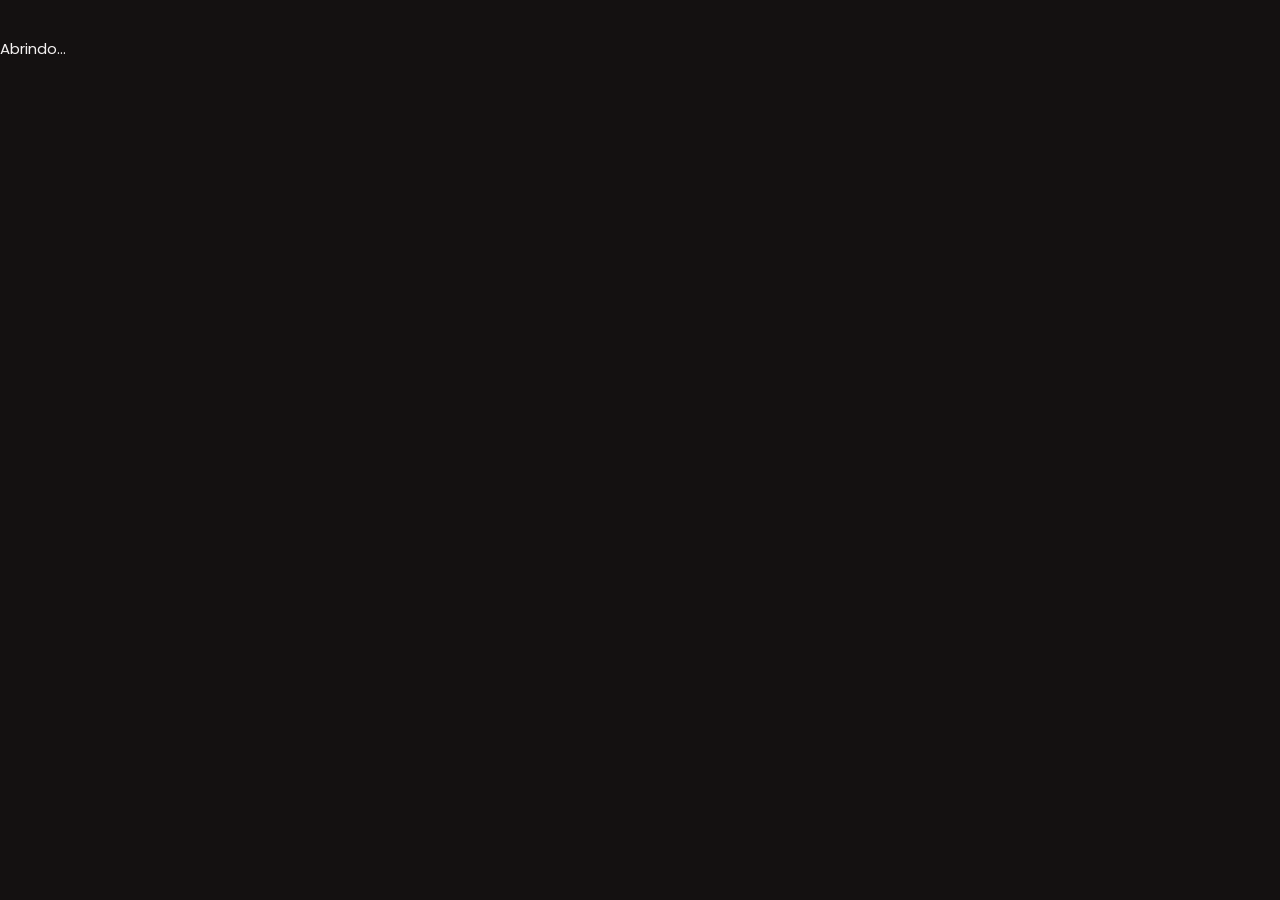
==== commit 7e09823c: "Add files via upload" ====
--- a/index.html
+++ b/index.html
@@ -2,75 +2,20 @@
 <html lang="pt-BR">
 <head>
 <meta charset="utf-8">
-<meta name="viewport" content="width=device-width, initial-scale=1, viewport-fit=cover">
-<title>Classificação Final · Projeto Gol Jovens Talentos</title>
-<meta name="description" content="Sistema de classificação dos processos seletivos do Projeto Gol Jovens Talentos · Kolping Estadual de São Paulo">
-<meta name="theme-color" content="#141111">
-<meta name="apple-mobile-web-app-capable" content="yes">
-<meta name="apple-mobile-web-app-status-bar-style" content="black-translucent">
-<meta name="apple-mobile-web-app-title" content="Classificação">
+<meta name="viewport" content="width=device-width, initial-scale=1, viewport-fit=cover, user-scalable=no">
+<meta name="theme-color" content="#ffffff">
+<title>Projeto Gol Testes</title>
 <link rel="manifest" href="manifest.webmanifest">
-<!-- Tema aplicado antes de desenhar a página (evita piscar) -->
-<script src="js/tema.js"></script>
-<script src="js/idioma.js"></script>
-<link rel="icon" type="image/png" href="assets/img/favicon.png">
-<link rel="apple-touch-icon" href="assets/img/icon-180.png">
-<link rel="stylesheet" href="css/app.css">
+<link rel="icon" href="img/icone-192.png">
+<link rel="apple-touch-icon" href="img/icone-192.png">
+<link rel="stylesheet" href="app.css">
 </head>
 <body>
-<div id="app"></div>
-<noscript><p style="padding:24px">Este sistema precisa do JavaScript ativado no navegador.</p></noscript>
-
-<!-- Ordem de carregamento: biblioteca → configuração → utilitários → dados → telas → controle -->
-<script src="vendor/supabase.js"></script>
-<script src="js/config.js"></script>
-<script src="js/ui.js"></script>
-<script src="js/api.js"></script>
-<script src="js/auth.js"></script>
-<script src="js/foto.js"></script>
-<script src="js/online.js"></script>
-<script src="js/dados.js"></script>
-<script src="js/calendario.js"></script>
-<script src="js/materiais.js"></script>
-<script src="js/documentos.js"></script>
-<script src="vendor/jspdf.umd.min.js"></script>
-<script src="js/pdf.js"></script>
-<script src="vendor/exceljs.min.js"></script>
-<script src="js/excel.js"></script>
-<script src="js/drive.js"></script>
-<script src="js/agenda-google.js"></script>
-<script src="js/importar-eventos.js"></script>
-<script src="vendor/xlsx.mini.min.js"></script>
-<script src="vendor/qrcode.js"></script>
-<script src="js/instalar.js"></script>
-<script src="js/erros.js"></script>
-<script src="js/offline.js"></script>
-<script src="vendor/jsqr.js"></script>
-<script src="js/avisos.js"></script>
-<script src="js/inatividade.js"></script>
-<script src="js/views/telas.js"></script>
-<script src="js/views/minha-conta.js"></script>
-<script src="js/views/cadastros.js"></script>
-<script src="js/testes-motor.js"></script>
-<script src="js/views/banco.js"></script>
-<script src="js/views/testes-tablet.js"></script>
-<script src="js/views/configuracoes.js"></script>
-<script src="js/views/processos.js"></script>
-<script src="js/views/agenda.js"></script>
-<script src="js/views/jovens.js"></script>
-<script src="js/views/avaliar.js"></script>
-<script src="js/views/notas.js"></script>
-<script src="js/views/envios.js"></script>
-<script src="js/views/classificacao.js"></script>
-<script src="js/views/ficha.js"></script>
-<script src="js/views/portal.js"></script>
-<script src="js/views/turmas.js"></script>
-<script src="js/views/graficos.js"></script>
-<script src="js/views/historico.js"></script>
-<script src="js/views/permissoes.js"></script>
-<script src="js/permissoes.js"></script>
-<script src="js/etapas.js"></script>
-<script src="js/vista.js"></script>
-<script src="js/app.js"></script>
+<div id="app" class="app"><div class="abre"><img src="img/gol_light.png" alt=""><p>Abrindo…</p></div></div>
+<div id="avisos" class="avisos" aria-live="polite"></div>
+<script>window.CF = window.CF || {}; window.CF.ui = { esc: function (s) { return String(s == null ? '' : s).replace(/[&<>"]/g, function (c) { return { '&': '&amp;', '<': '&lt;', '>': '&gt;', '"': '&quot;' }[c]; }); } };</script>
+<script src="qrcode.js"></script>
+<script src="motor.js"></script>
+<script src="app.js"></script>
 </body>
 </html>
--- a/app.css
+++ b/app.css
@@ -0,0 +1,1946 @@
+/* =====================================================================
+   Classificação Final · Projeto Gol Jovens Talentos
+   Estilos gerais · temas escuro e claro com as cores da Kolping
+   O tema é definido no <html data-tema="escuro|claro"> pelo tema.js
+   ===================================================================== */
+
+@font-face { font-family: 'Poppins'; src: url('../assets/fonts/poppins-regular.woff2') format('woff2'); font-weight: 400; font-display: swap; }
+@font-face { font-family: 'Poppins'; src: url('../assets/fonts/poppins-medium.woff2') format('woff2'); font-weight: 500; font-display: swap; }
+@font-face { font-family: 'Poppins'; src: url('../assets/fonts/poppins-bold.woff2') format('woff2'); font-weight: 700; font-display: swap; }
+
+/* ---------- Paleta do tema ESCURO (padrão) ---------- */
+:root, html[data-tema="escuro"] {
+  color-scheme: dark;
+  --c-comp-tx: #c9b9f5; --c-area-tx: #8fd0d8;
+  --bg: #141111; --bg-2: #191515; --topo: #171313;
+  --cartao: linear-gradient(165deg, #2b2626 0%, #211d1d 100%); --cartao-solido: #241f1f;
+  --surface: #221e1e; --surface-2: #2b2626; --hover: #2a2525; --ativo: #2e2828;
+  --entrada: #1d1919; --borda: #3a3333; --borda-2: #2c2626; --botao: #2c2727; --botao-hover: #353030; --botao-borda: #4a4242;
+  --texto: #f4f1f1; --texto-2: #cfcacb; --texto-3: #adaaac; --texto-4: #7a7476;
+  --link: #f6a477; --link-hover: #ffc29e; --avatar: #3a3333;
+  --sombra: inset 0 1px 0 rgba(255,255,255,.05), 0 2px 4px rgba(0,0,0,.35), 0 12px 28px rgba(0,0,0,.40);
+  --fundo-janela: rgba(12,9,9,.74);
+  --ok-bg: rgba(63,166,107,.14); --ok-bd: rgba(63,166,107,.45); --ok-tx: #bfe8cf;
+  --erro-bg: rgba(217,83,79,.12); --erro-bd: rgba(217,83,79,.45); --erro-tx: #f6c3c1;
+  --info-bg: rgba(238,115,48,.10); --info-bd: rgba(238,115,48,.35); --info-tx: #f8d2bb;
+  --pill-ok-tx: #86e0ad; --pill-off-tx: #f8b48c;
+}
+/* ---------- Paleta do tema CLARO ---------- */
+html[data-tema="claro"] {
+  color-scheme: light;
+  --c-comp-tx: #5b3fb0; --c-area-tx: #2c6c75;
+  --bg: #f5f2f1; --bg-2: #ffffff; --topo: #ffffff;
+  --cartao: #ffffff; --cartao-solido: #ffffff;
+  --surface: #ffffff; --surface-2: #f1eded; --hover: #f4efee; --ativo: #fbeee6;
+  --entrada: #faf8f8; --borda: #e2dcdc; --borda-2: #ebe6e5; --botao: #ffffff; --botao-hover: #f4efee; --botao-borda: #d9d2d1;
+  --texto: #272323; --texto-2: #4a4545; --texto-3: #6f696a; --texto-4: #8a8486;
+  --link: #b4501a; --link-hover: #8a3b10; --avatar: #eae5e4;
+  --sombra: 0 1px 2px rgba(39,35,35,.06), 0 10px 30px rgba(39,35,35,.10);
+  --fundo-janela: rgba(39,35,35,.45);
+  --ok-bg: rgba(63,166,107,.10); --ok-bd: rgba(63,166,107,.45); --ok-tx: #1f6b40;
+  --erro-bg: rgba(217,83,79,.08); --erro-bd: rgba(217,83,79,.45); --erro-tx: #a5302c;
+  --info-bg: rgba(238,115,48,.08); --info-bd: rgba(238,115,48,.40); --info-tx: #8a3b10;
+  --pill-ok-tx: #1f7a47; --pill-off-tx: #a14a14;
+}
+:root {
+  --c-area: #3f8f9a; --c-teste: #ee7330; --c-comp: #8b6fd6; --c-empresa: #4f6585; --c-aval: #3557e0; --c-padrao: #8a8486; --c-mat: #b8862f; --c-nota: #2e9e4f; --c-fer: #c0457a; --c-agr: #1f8a9e; --c-mail: #e0a100; --c-termo: #6d7f2a; --c-modelo: #5a63c9; --c-perm: #c73c3c; --c-integ: #2f6fd0; --c-saude: #d4563a; --c-escola: #2f6fd0;
+  --laranja: #ee7330; --preto-marca: #272323;
+  --ok: #3FA66B; --backup: #E9B500; --erro: #D9534F; --neutro: #8a8486;
+  --raio: 14px;
+  --fonte: 'Poppins', 'Segoe UI', system-ui, -apple-system, sans-serif;
+}
+
+* { box-sizing: border-box; }
+html, body { margin: 0; height: 100%; }
+body { background: var(--bg); color: var(--texto); font-family: var(--fonte); font-size: 15px; line-height: 1.5; -webkit-font-smoothing: antialiased; }
+a { color: var(--link); }
+a:hover { color: var(--link-hover); }
+h1, h2, h3 { margin: 0; line-height: 1.2; }
+button, input, select, textarea { font: inherit; }
+:focus-visible { outline: 2px solid var(--laranja); outline-offset: 2px; }
+.oculto { display: none !important; }
+.sr { position: absolute; width: 1px; height: 1px; overflow: hidden; clip: rect(0 0 0 0); white-space: nowrap; }
+
+/* Logos: cada imagem existe nas duas versões; o tema mostra a certa */
+html[data-tema="escuro"] .so-claro, html[data-tema="claro"] .so-escuro { display: none !important; }
+
+/* ---------- Componentes básicos ---------- */
+.card { background: var(--cartao); border: 1px solid var(--borda); border-radius: var(--raio); box-shadow: var(--sombra); }
+.btn {
+  display: inline-flex; align-items: center; justify-content: center; gap: 8px;
+  min-height: 44px; padding: 0 18px; border-radius: 10px; cursor: pointer;
+  border: 1px solid var(--botao-borda); background: var(--botao); color: var(--texto);
+  font-size: 14px; font-weight: 500; text-decoration: none; box-shadow: 0 1px 2px rgba(0,0,0,.12);
+}
+.btn:hover { background: var(--botao-hover); color: var(--texto); }
+.btn-pri { background: var(--laranja); border-color: var(--laranja); color: #1b1111; font-weight: 700; box-shadow: 0 6px 16px rgba(238,115,48,.28); }
+.btn-pri:hover { background: #f5833f; color: #1b1111; }
+.btn-link { background: none; border: 0; box-shadow: none; color: var(--link); padding: 0 4px; min-height: 36px; cursor: pointer; font-weight: 500; }
+.btn-link:hover { background: none; color: var(--link-hover); text-decoration: underline; }
+.btn[disabled] { opacity: .5; cursor: not-allowed; }
+.btn-bloco { width: 100%; }
+
+.pill { display: inline-flex; align-items: center; gap: 6px; padding: 4px 10px; border-radius: 999px; font-size: 12px; font-weight: 700; white-space: nowrap; }
+.pill-ok { background: var(--ok-bg); color: var(--pill-ok-tx); border: 1px solid var(--ok-bd); }
+.pill-off { background: var(--info-bg); color: var(--pill-off-tx); border: 1px solid var(--info-bd); }
+.pill-neu { background: var(--surface-2); color: var(--texto-2); border: 1px solid var(--borda); }
+
+.lbl { font-size: 12px; font-weight: 700; letter-spacing: .06em; text-transform: uppercase; color: var(--texto-3); }
+
+/* ---------- Formulários ---------- */
+.campo { display: flex; flex-direction: column; gap: 6px; }
+.campo > span { font-size: 13px; font-weight: 500; color: var(--texto-2); }
+.campo .obrig { color: var(--laranja); }
+.entrada { width: 100%; min-height: 48px; padding: 0 14px; border-radius: 12px; border: 1px solid var(--borda); background: var(--entrada); color: var(--texto); font-size: 15px; }
+.entrada:focus { border-color: var(--laranja); outline: none; box-shadow: 0 0 0 3px rgba(238,115,48,.18); }
+.senha-wrap { position: relative; }
+.senha-wrap .entrada { padding-right: 52px; }
+.senha-ver { position: absolute; right: 5px; top: 5px; width: 40px; height: 38px; border: 0; border-radius: 8px; background: transparent; color: var(--texto-3); cursor: pointer; display: inline-flex; align-items: center; justify-content: center; }
+.senha-ver:hover { color: var(--texto); background: var(--hover); }
+.dica { font-size: 12px; color: var(--texto-3); }
+
+.aviso { border-radius: 12px; padding: 12px 14px; font-size: 14px; line-height: 1.5; display: flex; gap: 10px; align-items: flex-start; }
+.aviso svg { flex: none; width: 20px; height: 20px; margin-top: 1px; }
+.aviso-erro { background: var(--erro-bg); border: 1px solid var(--erro-bd); color: var(--erro-tx); }
+.aviso-ok { background: var(--ok-bg); border: 1px solid var(--ok-bd); color: var(--ok-tx); }
+.aviso-info, .aviso-carregando { background: var(--info-bg); border: 1px solid var(--info-bd); color: var(--info-tx); }
+
+.segmentos { display: flex; gap: 4px; background: var(--entrada); border: 1px solid var(--borda); border-radius: 12px; padding: 4px; }
+.segmentos button { flex: 1; min-height: 40px; border: 0; border-radius: 9px; background: transparent; color: var(--texto-3); font-weight: 500; cursor: pointer; font-size: 14px; }
+.segmentos button[aria-pressed="true"], .segmentos button[aria-selected="true"] { background: var(--surface-2); color: var(--texto); font-weight: 700; box-shadow: 0 1px 3px rgba(0,0,0,.18); }
+html[data-tema="claro"] .segmentos button[aria-pressed="true"], html[data-tema="claro"] .segmentos button[aria-selected="true"] { background: #fff; }
+
+/* ---------- Tela de acesso: faixa superior + cartão com faixa lateral ---------- */
+.acesso { min-height: 100%; display: flex; flex-direction: column; background: var(--bg); }
+.acesso-faixa {
+  position: relative; overflow: hidden; background: linear-gradient(120deg, #1e1a1a, #272323);
+  border-bottom: 5px solid var(--laranja); padding: 44px 20px 150px; display: flex; justify-content: center;
+}
+.acesso-faixa .marca-agua { position: absolute; right: -90px; top: -120px; width: 420px; opacity: .10; pointer-events: none; }
+.acesso-marca { position: relative; display: flex; align-items: center; gap: 22px; color: #f4f1f1; }
+.acesso-marca .logos { display: flex; align-items: center; gap: 22px; }
+.acesso-marca .k { width: 220px; height: auto; display: block; }
+.acesso-marca .g { width: 80px; height: 80px; display: block; }
+.acesso-marca .div { width: 1px; height: 54px; background: #4a4242; }
+.acesso-marca h1 { font-size: 26px; font-weight: 700; }
+.acesso-marca p { margin: 2px 0 0; font-size: 13px; color: #cfcacb; }
+.acesso-corpo { flex: 1; display: flex; flex-direction: column; align-items: center; padding: 0 16px 32px; }
+.acesso-card {
+  width: 100%; max-width: 470px; margin-top: -110px; position: relative;
+  background: var(--cartao-solido); border: 1px solid var(--borda); border-radius: 18px; box-shadow: var(--sombra);
+  padding: 26px 26px 26px 40px; display: flex; flex-direction: column; gap: 16px;
+}
+.acesso-card::before { content: ''; position: absolute; left: 0; top: 0; bottom: 0; width: 10px; background: var(--preto-marca); border-radius: 18px 0 0 18px; }
+.acesso-card::after { content: ''; position: absolute; left: 10px; top: 0; bottom: 0; width: 4px; background: var(--laranja); }
+.acesso-card h2 { font-size: 19px; }
+.form { display: flex; flex-direction: column; gap: 14px; }
+.acesso-rodape { text-align: center; font-size: 12px; color: var(--texto-3); margin-top: 18px; }
+
+/* ---------- Estrutura do sistema ---------- */
+.shell { display: flex; min-height: 100%; }
+.lateral { width: 248px; flex: none; background: var(--bg-2); border-right: 1px solid var(--borda-2); padding: 22px 14px; display: flex; flex-direction: column; gap: 26px; position: sticky; top: 0; height: 100vh; overflow-y: auto; }
+.lateral-marca { display: flex; flex-direction: column; gap: 14px; padding: 0 8px; }
+.lateral-marca .k { width: 176px; height: auto; }
+.lateral-prog { display: flex; align-items: center; gap: 10px; padding-top: 14px; border-top: 1px solid var(--borda-2); }
+.lateral-prog img { width: 40px; height: 40px; }
+.lateral-prog b { display: block; font-size: 14px; }
+.lateral-prog small { display: block; font-size: 12px; color: var(--texto-3); }
+.menu { display: flex; flex-direction: column; gap: 4px; }
+.menu a { display: flex; align-items: center; gap: 12px; min-height: 44px; padding: 0 14px; border-radius: 10px; color: var(--texto-2); text-decoration: none; font-size: 14px; font-weight: 500; }
+.menu a:hover { background: var(--hover); color: var(--texto); }
+.menu a[aria-current="page"] { background: var(--ativo); color: var(--texto); font-weight: 700; box-shadow: inset 3px 0 0 var(--laranja); }
+.menu svg { flex: none; }
+.lateral-versao { margin-top: auto; padding: 0 8px; font-size: 11px; color: var(--texto-4); }
+
+.principal { flex: 1; min-width: 0; display: flex; flex-direction: column; }
+.topo { display: flex; align-items: center; justify-content: space-between; gap: 12px; flex-wrap: wrap; padding: 12px 28px; border-bottom: 1px solid var(--borda-2); background: var(--topo); position: sticky; top: 0; z-index: 5; }
+.topo-esq { display: flex; align-items: center; gap: 10px; min-width: 0; }
+.topo-titulo { font-size: 14px; color: var(--texto-3); white-space: nowrap; overflow: hidden; text-overflow: ellipsis; }
+.topo-dir { display: flex; align-items: center; gap: 10px; }
+.btn-menu { display: none; width: 44px; height: 44px; border-radius: 10px; border: 1px solid var(--borda); background: var(--surface); color: var(--texto); cursor: pointer; align-items: center; justify-content: center; }
+.btn-tema { display: inline-flex; align-items: center; gap: 6px; min-height: 34px; padding: 0 12px; border-radius: 999px; border: 1px solid var(--borda); background: var(--entrada); color: var(--texto-2); font-size: 12px; font-weight: 700; cursor: pointer; }
+.btn-tema:hover { color: var(--texto); }
+.flutuante { position: relative; }
+.menu-flutuante { position: absolute; right: 0; top: calc(100% + 6px); min-width: 200px; padding: 6px; z-index: 20; display: flex; flex-direction: column; background: var(--cartao-solido); }
+.menu-flutuante a, .menu-flutuante button { display: flex; align-items: center; gap: 10px; min-height: 42px; padding: 0 12px; border-radius: 8px; color: var(--texto); text-decoration: none; background: none; border: 0; font-size: 14px; cursor: pointer; text-align: left; width: 100%; }
+.menu-flutuante a:hover, .menu-flutuante button:hover { background: var(--hover); }
+.menu-flutuante [aria-checked="true"] { font-weight: 700; color: var(--link); }
+.usuario-btn { display: flex; align-items: center; gap: 10px; background: none; border: 0; color: var(--texto); cursor: pointer; padding: 4px 6px; border-radius: 10px; min-height: 44px; }
+.usuario-btn:hover { background: var(--hover); }
+.avatar { width: 38px; height: 38px; border-radius: 50%; background: var(--avatar); display: inline-flex; align-items: center; justify-content: center; font-size: 13px; font-weight: 700; flex: none; overflow: hidden; color: var(--texto); }
+.avatar img { width: 100%; height: 100%; object-fit: cover; display: block; }
+.avatar.com-foto { box-shadow: 0 0 0 2px var(--laranja); }
+.usuario-txt { display: flex; flex-direction: column; text-align: left; line-height: 1.25; }
+.usuario-txt b { font-size: 13px; }
+.usuario-txt small { font-size: 12px; color: var(--texto-3); }
+
+.conteudo > .tela { display: contents; }   /* espaço de cada tela: não muda o layout */
+.conteudo { padding: 28px 32px 48px; max-width: 1760px; width: 100%; display: flex; flex-direction: column; gap: 22px; }
+.cabecalho { display: flex; flex-wrap: wrap; align-items: flex-end; justify-content: space-between; gap: 14px; }
+.cabecalho h1 { font-size: 28px; font-weight: 700; }
+.cabecalho p { margin: 6px 0 0; color: var(--texto-2); font-size: 14px; }
+.grade { display: grid; grid-template-columns: repeat(auto-fit, minmax(260px, 1fr)); gap: 16px; }
+.bloco { padding: 20px 22px; display: flex; flex-direction: column; gap: 10px; }
+.bloco h2 { font-size: 17px; font-weight: 700; }
+.bloco-link { text-decoration: none; color: var(--texto); box-shadow: inset 4px 0 0 var(--laranja), var(--sombra); }
+.bloco-link:hover { color: var(--texto); filter: brightness(1.04); }
+.bloco p { margin: 0; color: var(--texto-2); font-size: 14px; }
+.em-breve { padding: 28px; display: flex; flex-direction: column; gap: 10px; box-shadow: inset 4px 0 0 var(--texto-4), var(--sombra); }
+.em-breve p, .em-breve li { margin: 0; color: var(--texto-2); }
+
+/* ---------- Foto do perfil ---------- */
+.foto-bloco { display: flex; gap: 18px; align-items: center; flex-wrap: wrap; }
+.foto-grande { width: 104px; height: 104px; font-size: 30px; }
+.foto-grande.com-foto { box-shadow: 0 0 0 3px var(--laranja), 0 10px 20px rgba(0,0,0,.25); }
+.recorte { width: 100%; max-width: 280px; aspect-ratio: 1; margin: 0 auto; position: relative; border-radius: 12px; overflow: hidden; background: #000; touch-action: none; cursor: grab; }
+.recorte canvas { width: 100%; height: 100%; display: block; }
+.zoom { display: flex; align-items: center; gap: 10px; font-size: 13px; color: var(--texto-2); }
+.zoom input { flex: 1; accent-color: var(--laranja); }
+
+/* ---------- Listas, abas e formulários (Cadastros e Banco de testes) ---------- */
+.abas-cad { display: flex; gap: 4px; border-bottom: 1px solid var(--borda); flex-wrap: wrap; }
+.abas-cad a { color: var(--texto-3); font-weight: 700; font-size: 14px; padding: 0 16px; min-height: 46px; display: inline-flex; align-items: center; text-decoration: none; border-bottom: 3px solid transparent; margin-bottom: -1px; }
+.abas-cad a:hover { color: var(--texto); }
+.abas-cad a[aria-selected="true"] { color: var(--texto); border-color: var(--laranja); }
+.abas-cad a[data-cor="empresa"][aria-selected="true"] { border-color: var(--c-empresa); }
+.abas-cad a[data-cor="aval"][aria-selected="true"] { border-color: var(--c-aval); }
+.abas-cad a[data-cor="area"][aria-selected="true"] { border-color: var(--c-area); }
+.abas-cad a[data-cor="teste"][aria-selected="true"] { border-color: var(--c-teste); }
+.abas-cad a[data-cor="comp"][aria-selected="true"] { border-color: var(--c-comp); }
+.ponto-cor { display: inline-block; width: 10px; height: 10px; border-radius: 3px; margin-right: 8px; }
+.cor-empresa { background: var(--c-empresa); } .cor-aval { background: var(--c-aval); }
+.btn-empresa { background: var(--c-empresa); border-color: var(--c-empresa); color: #fff; font-weight: 700; }
+.btn-empresa:hover { background: #5d759a; color: #fff; }
+.btn-aval { background: var(--c-aval); border-color: var(--c-aval); color: #fff; font-weight: 700; }
+.btn-aval:hover { background: #4a69ea; color: #fff; }
+.tag-area { display: inline-flex; align-items: center; gap: 6px; font-size: 13px; color: var(--c-area-tx); font-weight: 500; }
+.tag-area::before { content: ''; width: 8px; height: 8px; border-radius: 2px; background: var(--c-area); }
+.cnpj-linha { display: flex; gap: 10px; align-items: flex-end; flex-wrap: wrap; }
+.cnpj-linha .campo { flex: 1; min-width: 200px; }
+.cnpj-linha .btn { min-height: 48px; }
+.entrada-cnpj { font-size: 18px; font-weight: 700; letter-spacing: .03em; }
+.girando.mini { width: 18px; height: 18px; border-width: 2px; flex: none; }
+.btn[disabled].btn-pri { opacity: .45; }
+.abas-cad .n { font-size: 12px; color: var(--texto-3); margin-left: 6px; font-weight: 500; }
+#aba { display: flex; flex-direction: column; gap: 16px; }
+.barra { display: flex; gap: 12px; flex-wrap: wrap; align-items: center; }
+.busca { flex: 1; min-width: 220px; display: flex; align-items: center; gap: 8px; background: var(--entrada); border: 1px solid var(--borda); border-radius: 12px; padding: 0 14px; min-height: 46px; color: var(--texto-3); }
+.busca:focus-within { border-color: var(--laranja); box-shadow: 0 0 0 3px rgba(238,115,48,.18); }
+.busca input { flex: 1; border: 0; background: transparent; color: var(--texto); outline: none; font-size: 15px; min-height: 44px; min-width: 0; }
+.sel-filtro { width: auto; min-width: 220px; }
+.marcar-linha { display: inline-flex; align-items: center; gap: 8px; font-size: 14px; color: var(--texto-2); min-height: 44px; cursor: pointer; }
+.marcar-linha input, .marcar input { width: 18px; height: 18px; accent-color: var(--laranja); flex: none; }
+.tabela-card { padding: 4px 8px; overflow-x: auto; position: relative; }
+.tabela { width: 100%; border-collapse: collapse; font-size: 14px; }
+.tabela th { text-align: left; font-size: 12px; font-weight: 700; letter-spacing: .05em; text-transform: uppercase; color: var(--texto-3); padding: 12px; border-bottom: 1px solid var(--borda); white-space: nowrap; }
+.tabela td { padding: 12px; border-bottom: 1px solid var(--borda-2); vertical-align: middle; }
+.tabela tbody tr:last-child td { border-bottom: 0; }
+.tabela .num { font-variant-numeric: tabular-nums; white-space: nowrap; }
+.tabela tr.clicavel { cursor: pointer; }
+.tabela tr.clicavel:hover td { background: var(--hover); }
+.tabela tr.sel td { background: var(--ativo); }
+.tabela tr.sel td:first-child { box-shadow: inset 3px 0 0 var(--laranja); }
+.tabela.mini th, .tabela.mini td { padding: 6px 8px; font-size: 13px; }
+.acoes { display: flex; gap: 6px; justify-content: flex-end; }
+.btn-p { min-height: 38px; padding: 0 14px; font-size: 13px; }
+.cel-empresa, .cel-pessoa { display: flex; align-items: center; gap: 12px; }
+.cel-empresa small { display: block; font-size: 12px; color: var(--texto-3); }
+.cel-pessoa .avatar { width: 38px; height: 38px; }
+.voce { font-weight: 500; color: var(--texto-3); }
+.logo-mini { width: 60px; height: 36px; border-radius: 6px; background: #fff; border: 1px solid var(--borda); display: inline-flex; align-items: center; justify-content: center; font-size: 9px; font-weight: 700; color: #7a7476; flex: none; overflow: hidden; padding: 3px; text-align: center; }
+.logo-mini img { max-width: 100%; max-height: 100%; object-fit: contain; display: block; }
+.logo-mini.grande { width: 130px; height: 70px; font-size: 12px; }
+.logo-envio { display: flex; gap: 14px; align-items: center; border: 1px dashed var(--borda); border-radius: 12px; padding: 14px; flex-wrap: wrap; }
+.vazio { padding: 26px; text-align: center; color: var(--texto-3); }
+.alerta-txt { color: var(--pill-off-tx); font-style: normal; font-weight: 500; }
+.pendencias { padding: 16px 18px; display: flex; flex-direction: column; gap: 12px; box-shadow: inset 4px 0 0 var(--laranja), var(--sombra); }
+.pendencias.faixa { flex-direction: row; align-items: center; flex-wrap: wrap; color: var(--texto-2); }
+.pendencias.faixa > svg { color: var(--laranja); flex: none; }
+.pendente { display: flex; gap: 14px; align-items: center; flex-wrap: wrap; padding-top: 12px; border-top: 1px solid var(--borda-2); }
+.pendente:first-of-type { border-top: 0; padding-top: 0; }
+.pendente-txt { flex: 1; min-width: 220px; }
+.pendente-txt b { display: block; }
+.pendente-txt small { display: block; font-size: 13px; color: var(--texto-3); }
+.pendente-acoes { display: flex; gap: 8px; flex-wrap: wrap; align-items: center; }
+.sel-p { width: auto; min-height: 40px; }
+.form-grade { display: grid; grid-template-columns: repeat(2, minmax(0, 1fr)); gap: 14px; }
+.form-grade .largo { grid-column: 1 / -1; }
+textarea.entrada { padding: 10px 14px; resize: vertical; min-height: 80px; line-height: 1.5; }
+.marcar { display: flex; gap: 10px; align-items: flex-start; padding: 12px 14px; border: 1px solid var(--borda); border-radius: 12px; background: var(--entrada); cursor: pointer; }
+.marcar input { margin-top: 3px; }
+.marcar b { display: block; font-size: 14px; font-weight: 500; }
+.marcar small { display: block; font-size: 12px; color: var(--texto-3); }
+.btn-link.perigo { color: var(--erro); padding: 0; }
+.banco-lado { display: grid; grid-template-columns: 210px minmax(0, 1fr) minmax(300px, 380px); gap: 16px; align-items: start; }
+.filtro-areas { padding: 8px; display: flex; flex-direction: column; gap: 2px; position: sticky; top: 84px; }
+.filtro-areas button { border: 0; background: none; font: inherit; font-size: 14px; font-weight: 500; color: var(--texto-2); min-height: 42px; border-radius: 9px; display: flex; justify-content: space-between; align-items: center; gap: 8px; padding: 0 12px; cursor: pointer; text-align: left; }
+.filtro-areas button:hover { background: var(--hover); color: var(--texto); }
+.filtro-areas button[aria-pressed="true"] { background: var(--ativo); color: var(--texto); font-weight: 700; box-shadow: inset 3px 0 0 var(--laranja); }
+.filtro-areas small { color: var(--texto-3); font-weight: 500; }
+.detalhe-teste { padding: 20px 22px; display: flex; flex-direction: column; gap: 8px; position: sticky; top: 84px; max-height: calc(100vh - 100px); overflow-y: auto; }
+.detalhe-teste h2 { font-size: 20px; }
+.selos { display: flex; gap: 6px; flex-wrap: wrap; margin: 2px 0 6px; }
+.detalhe-teste .desc { margin: 0; color: var(--texto-2); font-size: 13px; }
+.crit-cab, .crit { display: grid; grid-template-columns: minmax(0, 1fr) 18px minmax(0, 1fr); gap: 8px; align-items: start; }
+.crit-cab { font-size: 11px; font-weight: 700; letter-spacing: .05em; text-transform: uppercase; color: var(--texto-3); padding-top: 6px; }
+.crit { padding: 10px 6px; border-bottom: 1px solid var(--borda-2); font-size: 13px; border-radius: 8px; }
+.crit.clicavel { cursor: pointer; }
+.crit.clicavel:hover { background: var(--hover); }
+.crit b { font-weight: 700; display: block; }
+.crit small { display: block; color: var(--texto-3); font-size: 12px; }
+.crit .desc-c { margin-top: 4px; color: var(--texto-3); }
+.crit > span { color: var(--texto-2); }
+.crit > span[aria-hidden] { color: var(--texto-3); padding-top: 2px; }
+.conv { margin-top: 8px; display: flex; flex-direction: column; gap: 6px; }
+.botoes-det { display: flex; gap: 8px; flex-wrap: wrap; margin-top: 10px; }
+.faixa-linha { display: grid; grid-template-columns: repeat(3, minmax(0, 1fr)) 40px; gap: 8px; align-items: end; }
+.faixa-linha label { display: flex; flex-direction: column; gap: 4px; font-size: 12px; color: var(--texto-3); }
+.faixa-linha .entrada { min-height: 42px; }
+.lista-pend { margin: 6px 0 12px; padding-left: 18px; color: var(--texto-2); line-height: 1.8; }
+@media (max-width: 1180px) {
+  .banco-lado { grid-template-columns: minmax(0, 1fr); }
+  .filtro-areas { position: static; flex-direction: row; flex-wrap: wrap; }
+  .filtro-areas button { min-height: 38px; background: var(--entrada); border: 1px solid var(--borda); }
+  .detalhe-teste { position: static; max-height: none; }
+}
+@media (max-width: 640px) {
+  .form-grade { grid-template-columns: minmax(0, 1fr); }
+  .tabela th:nth-child(3), .tabela td:nth-child(3) { display: none; }
+  .sel-filtro { width: 100%; }
+}
+
+/* ---------- Banco de testes em cards ---------- */
+.botoes-topo { display: flex; gap: 10px; flex-wrap: wrap; }
+.btn-area { background: var(--c-area); border-color: var(--c-area); color: #fff; font-weight: 700; }
+.btn-area:hover { background: #4aa2ae; color: #fff; }
+.btn-teste { background: var(--c-teste); border-color: var(--c-teste); color: #1b1111; font-weight: 700; box-shadow: 0 6px 16px rgba(238,115,48,.28); }
+.btn-teste:hover { background: #f5833f; color: #1b1111; }
+.btn-comp { background: var(--c-comp); border-color: var(--c-comp); color: #fff; font-weight: 700; }
+.btn-comp:hover { background: #9a80e0; color: #fff; }
+.btn-comp-leve { border-color: color-mix(in srgb, var(--c-comp) 60%, transparent); color: var(--c-comp-tx); }
+.btn-perigo { color: var(--erro); }
+.legenda { display: flex; gap: 18px; flex-wrap: wrap; font-size: 13px; color: var(--texto-2); }
+.legenda i { display: inline-block; width: 12px; height: 12px; border-radius: 3px; margin-right: 6px; vertical-align: -1px; }
+.cor-area { background: var(--c-area); } .cor-teste { background: var(--c-teste); } .cor-comp { background: var(--c-comp); }
+.cor-comp-txt { color: var(--c-comp-tx); }
+.barra-banco { padding: 6px 0 4px; }
+.areas { display: flex; flex-direction: column; gap: 14px; }
+.area-card { padding: 0; overflow: hidden; box-shadow: inset 5px 0 0 var(--c-area), var(--sombra); }
+.area-card.area-sem { box-shadow: inset 5px 0 0 var(--texto-4), var(--sombra); }
+.area-cab { display: flex; align-items: center; gap: 10px; padding: 8px 16px 8px 8px; }
+.area-toggle { flex: 1; display: flex; align-items: center; gap: 12px; min-height: 52px; padding: 0 12px; background: none; border: 0; color: var(--texto); cursor: pointer; text-align: left; border-radius: 10px; font: inherit; }
+.area-toggle:hover { background: var(--hover); }
+.area-toggle svg { color: var(--texto-3); flex: none; }
+.area-toggle h2 { font-size: 18px; }
+.area-toggle .cont { margin-left: auto; font-size: 13px; color: var(--texto-3); white-space: nowrap; }
+.mini-acoes { display: flex; gap: 6px; flex: none; }
+.ico { width: 36px; height: 36px; border-radius: 9px; border: 1px solid var(--borda); background: var(--botao); color: var(--texto-2); display: inline-flex; align-items: center; justify-content: center; cursor: pointer; padding: 0; }
+.ico:hover { color: var(--texto); background: var(--botao-hover); }
+.ico.perigo { color: var(--erro); }
+.area-corpo { padding: 16px 20px 20px; display: grid; grid-template-columns: repeat(auto-fill, minmax(290px, 1fr)); gap: 14px; border-top: 1px solid var(--borda-2); }
+.teste-card { background: var(--surface); border: 1px solid var(--borda); border-radius: 12px; padding: 14px; display: flex; flex-direction: column; gap: 10px; box-shadow: inset 3px 0 0 var(--c-teste); transition: box-shadow .3s; }
+html[data-tema="claro"] .teste-card { background: #fbf9f9; }
+.teste-card.destaque { box-shadow: inset 3px 0 0 var(--c-teste), 0 0 0 3px rgba(238,115,48,.45); }
+.teste-cab { display: flex; align-items: flex-start; gap: 8px; }
+.teste-tit { flex: 1; min-width: 0; display: flex; flex-direction: column; gap: 6px; }
+.teste-tit b { font-size: 15px; }
+.teste-tit .selos { margin: 0; }
+.teste-desc { margin: 0; font-size: 12px; color: var(--texto-3); }
+.chips { display: flex; flex-wrap: wrap; gap: 6px; }
+.chip { display: inline-flex; align-items: center; gap: 2px; padding: 3px 3px 3px 10px; border-radius: 999px; font-size: 12px; max-width: 100%;
+  border: 1px solid color-mix(in srgb, var(--c-comp) 55%, transparent); background: color-mix(in srgb, var(--c-comp) 12%, transparent); color: var(--c-comp-tx); }
+.chip-txt { overflow: hidden; text-overflow: ellipsis; white-space: nowrap; }
+.chip-txt small { opacity: .8; }
+.chip button { width: 26px; height: 26px; border-radius: 50%; border: 0; background: transparent; color: inherit; opacity: .75; display: inline-flex; align-items: center; justify-content: center; padding: 0; cursor: pointer; flex: none; }
+.chip button:hover { opacity: 1; background: color-mix(in srgb, var(--c-comp) 22%, transparent); }
+.chip.sem { border-color: var(--info-bd); background: var(--info-bg); color: var(--pill-off-tx); }
+.teste-pe { display: flex; gap: 8px; flex-wrap: wrap; margin-top: auto; }
+.add-teste { border: 1px dashed var(--borda); border-radius: 12px; display: flex; align-items: center; justify-content: center; gap: 8px; color: var(--texto-3); font: inherit; font-size: 14px; min-height: 100px; background: transparent; cursor: pointer; }
+.add-teste:hover { color: var(--texto); border-color: var(--c-teste); background: var(--hover); }
+.bloco-comps { display: flex; flex-direction: column; gap: 8px; margin-top: 4px; }
+.comp-item { display: flex; flex-direction: column; gap: 6px; }
+.comp-linha { display: grid; grid-template-columns: minmax(0, 1fr) minmax(0, 1.2fr) 36px; gap: 8px; align-items: center; }
+.comp-linha .entrada { min-height: 42px; font-size: 14px; }
+.comp-cab { font-size: 11px; font-weight: 700; letter-spacing: .05em; text-transform: uppercase; color: var(--texto-3); }
+.nova-comp { display: grid; grid-template-columns: minmax(0, 1fr) minmax(0, 1fr); gap: 8px; padding: 10px; border: 1px dashed color-mix(in srgb, var(--c-comp) 60%, transparent); border-radius: 12px; background: color-mix(in srgb, var(--c-comp) 6%, transparent); }
+.nova-comp .lbl { grid-column: 1 / -1; }
+.nova-comp [data-nc=desc] { grid-column: 1 / -1; }
+.nova-comp .entrada { min-height: 42px; font-size: 14px; }
+
+/* ---------- Aviso luminoso de novo cadastro ---------- */
+.avisos-cadastro { position: fixed; bottom: 20px; right: 20px; z-index: 70; display: flex; flex-direction: column; gap: 12px; width: 380px; max-width: calc(100vw - 24px); }
+.aviso-cadastro { padding: 16px 18px; border-radius: 16px; background: var(--cartao-solido); color: var(--texto); border: 1px solid rgba(238,115,48,.65);
+  box-shadow: 0 0 0 4px rgba(238,115,48,.16), 0 0 30px rgba(238,115,48,.45), var(--sombra); display: flex; flex-direction: column; gap: 10px; animation: brilho 2.4s ease-in-out infinite, entrar .35s ease-out; }
+@keyframes brilho { 50% { box-shadow: 0 0 0 6px rgba(238,115,48,.24), 0 0 44px rgba(238,115,48,.6), var(--sombra); } }
+@keyframes entrar { from { transform: translateY(10px); opacity: 0; } }
+/* com avisos na tela, os avisos rápidos sobem para o topo para não se sobrepor */
+body.com-avisos .toasts { bottom: auto; top: 80px; }
+.ac-tit { display: flex; gap: 8px; align-items: center; color: var(--link); font-weight: 700; font-size: 12px; text-transform: uppercase; letter-spacing: .05em; }
+.ac-pessoa { display: flex; gap: 12px; align-items: center; }
+.ac-pessoa .avatar { width: 42px; height: 42px; background: var(--laranja); color: #1b1111; }
+.ac-pessoa b { display: block; }
+.ac-pessoa small { display: block; font-size: 13px; color: var(--texto-3); word-break: break-all; }
+.ac-botoes { display: flex; gap: 8px; justify-content: flex-end; flex-wrap: wrap; }
+.badge-menu { margin-left: auto; background: var(--laranja); color: #1b1111; border-radius: 999px; font-size: 11px; font-weight: 700; padding: 1px 8px; min-width: 22px; text-align: center; }
+@media (max-width: 640px) {
+  .comp-linha { grid-template-columns: minmax(0, 1fr) 36px; }
+  .comp-linha [data-c=exib] { grid-column: 1 / -1; }
+  .comp-cab { display: none; }
+  .nova-comp { grid-template-columns: minmax(0, 1fr); }
+  .area-corpo { padding: 12px; grid-template-columns: minmax(0, 1fr); }
+  .avisos-cadastro { bottom: 12px; right: 12px; }
+}
+
+/* ---------- Configurações em cards ---------- */
+.voltar { display: inline-flex; align-items: center; gap: 6px; color: var(--link); font-weight: 500; text-decoration: none; font-size: 14px; align-self: flex-start; }
+.voltar:hover { text-decoration: underline; }
+#cfg-cards { display: flex; flex-direction: column; gap: 24px; }
+.grupo { display: flex; flex-direction: column; gap: 12px; }
+.grupo h2 { font-size: 13px; letter-spacing: .07em; text-transform: uppercase; color: var(--texto-3); }
+.cards-cfg { display: grid; grid-template-columns: repeat(auto-fill, minmax(270px, 1fr)); gap: 16px; }
+.cfg { position: relative; display: flex; gap: 16px; align-items: flex-start; padding: 20px 18px 20px 20px; border-radius: 14px; background: var(--cartao); border: 1px solid var(--borda);
+  box-shadow: inset 4px 0 0 var(--cor), var(--sombra); text-decoration: none; color: var(--texto); transition: transform .15s; }
+a.cfg:hover { color: var(--texto); transform: translateY(-2px); }
+.cfg .ic { width: 46px; height: 46px; border-radius: 12px; display: inline-flex; align-items: center; justify-content: center; background: color-mix(in srgb, var(--cor) 18%, transparent); color: var(--cor); flex: none; }
+html[data-tema="escuro"] .cfg .ic { color: color-mix(in srgb, var(--cor) 60%, white); }
+.cfg b { display: block; font-size: 17px; }
+.cfg small { display: block; font-size: 13px; color: var(--texto-3); margin-top: 4px; line-height: 1.5; }
+.cfg .vai { margin-left: auto; color: var(--texto-3); align-self: center; flex: none; }
+.cfg .badge { position: absolute; top: 14px; right: 14px; background: var(--laranja); color: #1b1111; border-radius: 999px; font-size: 12px; font-weight: 700; padding: 2px 10px; }
+.em-breve-cfg { opacity: .9; }
+.em-breve-cfg .lbl { display: inline-block; margin-top: 8px; }
+.ponto-cor.grande { width: 14px; height: 14px; border-radius: 4px; margin-right: 12px; vertical-align: 3px; }
+.cor-padrao { background: var(--c-padrao); }
+.bloco-padrao { max-width: 820px; gap: 18px; }
+.entrada-grande { font-size: 20px; font-weight: 700; }
+.botoes-fim { display: flex; gap: 10px; justify-content: flex-end; flex-wrap: wrap; }
+.regua { position: relative; padding: 34px 6px 4px; }
+.regua .trilho { position: relative; height: 16px; border-radius: 999px; overflow: hidden; display: flex; box-shadow: inset 0 1px 3px rgba(0,0,0,.35); }
+.regua .trilho div { height: 100%; }
+.regua .r { background: linear-gradient(90deg, #b3403c, var(--erro)); }
+.regua .b { background: linear-gradient(90deg, #d9a800, var(--backup)); }
+.regua .a { background: linear-gradient(90deg, var(--ok), #4fbf7f); }
+.regua .marca { position: absolute; top: 0; width: 2px; height: 62px; margin-left: -1px; }
+.regua .marca span { position: absolute; top: 0; font-size: 13px; font-weight: 700; padding: 3px 10px; border-radius: 999px; background: var(--cartao-solido); border: 1px solid var(--borda); box-shadow: var(--sombra); white-space: nowrap; }
+.regua .marca.esq span { right: 6px; } .regua .marca.dir span { left: 6px; }
+.regua .marca i { position: absolute; left: 0; top: 26px; width: 2px; height: 30px; background: var(--texto); opacity: .75; border-radius: 2px; }
+.regua .ticks { position: relative; height: 18px; margin-top: 8px; }
+.regua .ticks span { position: absolute; transform: translateX(-50%); font-size: 12px; color: var(--texto-3); }
+.faixas { display: grid; grid-template-columns: repeat(3, minmax(0, 1fr)); gap: 12px; margin-top: 10px; }
+.faixa-c { display: flex; gap: 12px; align-items: center; padding: 14px 16px; border-radius: 12px; border: 1px solid var(--borda); background: var(--entrada); box-shadow: inset 4px 0 0 var(--cf); }
+.faixa-c .bol { width: 34px; height: 34px; border-radius: 50%; background: color-mix(in srgb, var(--cf) 20%, transparent); display: inline-flex; align-items: center; justify-content: center; flex: none; }
+.faixa-c .bol i { width: 12px; height: 12px; border-radius: 50%; background: var(--cf); }
+.faixa-c b { display: block; font-size: 15px; } .faixa-c small { display: block; font-size: 13px; color: var(--texto-3); }
+.agr-grade { display: grid; grid-template-columns: minmax(0, 1fr) minmax(0, 1fr); gap: 18px; align-items: start; }
+.vars { display: flex; gap: 8px; flex-wrap: wrap; align-items: center; }
+.chip-var { display: inline-flex; padding: 4px 10px; border-radius: 999px; border: 1px dashed var(--borda); font: inherit; font-size: 13px; background: var(--entrada); color: var(--texto-2); cursor: pointer; }
+.chip-var:hover { border-color: var(--laranja); color: var(--texto); }
+.folha { background: #fff; color: #272323; border-radius: 10px; padding: 26px 30px 26px 40px; box-shadow: inset 9px 0 0 #272323, inset 12px 0 0 #ee7330, 0 10px 26px rgba(0,0,0,.25); font-size: 14px; line-height: 1.7; text-align: justify; }
+.folha p { margin: 0 0 12px; }
+.folha .assina { text-align: right; font-size: 13px; margin: 18px 0 0; }
+@media (max-width: 900px) { .agr-grade { grid-template-columns: minmax(0, 1fr); } }
+@media (max-width: 640px) { .faixas { grid-template-columns: minmax(0, 1fr); } }
+
+/* ---------- Processos ---------- */
+.st { display: inline-flex; align-items: center; gap: 6px; padding: 4px 10px; border-radius: 999px; font-size: 12px; font-weight: 700; border: 1px solid var(--borda); background: var(--entrada); color: var(--texto-2); white-space: nowrap; }
+.st i { width: 8px; height: 8px; border-radius: 50%; background: var(--sc); }
+.filtros { display: flex; gap: 6px; flex-wrap: wrap; }
+.filtros button { border: 1px solid var(--borda); background: var(--entrada); color: var(--texto-2); border-radius: 999px; padding: 0 14px; min-height: 38px; font: inherit; font-size: 13px; font-weight: 600; cursor: pointer; }
+.filtros button[aria-pressed="true"] { background: var(--ativo); color: var(--texto); border-color: var(--laranja); }
+.procs { display: grid; grid-template-columns: repeat(auto-fill, minmax(330px, 1fr)); gap: 16px; }
+.proc { padding: 18px 20px; display: flex; flex-direction: column; gap: 12px; box-shadow: inset 4px 0 0 var(--sc), var(--sombra); text-decoration: none; color: var(--texto); transition: transform .15s; }
+.proc:hover { color: var(--texto); transform: translateY(-2px); }
+.proc-cab { display: flex; gap: 14px; align-items: flex-start; }
+.proc-tit { flex: 1; min-width: 0; display: flex; flex-direction: column; gap: 4px; }
+.proc-tit h3 { font-size: 17px; }
+.proc-tit small { color: var(--texto-3); font-size: 13px; }
+.proc .logo-mini { width: 64px; height: 40px; }
+.nums { display: grid; grid-template-columns: minmax(0, 1fr) minmax(0, 1fr) minmax(0, 1.75fr); gap: 8px; }
+.nums div { background: var(--entrada); border: 1px solid var(--borda-2); border-radius: 10px; padding: 10px 4px; min-width: 0; text-align: center; display: flex; flex-direction: column; justify-content: center; min-height: 64px; }
+.nums b { display: block; font-size: 15px; line-height: 1.25; white-space: nowrap; letter-spacing: -.01em; }
+.nums span { font-size: 12px; color: var(--texto-3); }
+.painel-tit { display: flex; gap: 16px; align-items: center; }
+.painel-acoes { display: flex; gap: 10px; align-items: center; flex-wrap: wrap; }
+.etapas { display: flex; border: 1px solid var(--borda); border-radius: 14px; overflow: hidden; }
+.etapas div { flex: 1; padding: 12px 14px; font-size: 13px; background: var(--entrada); border-right: 1px solid var(--borda); color: var(--texto-3); }
+.etapas div:last-child { border-right: 0; }
+.etapas b { display: block; color: var(--texto); font-size: 14px; }
+.etapas .feita { background: color-mix(in srgb, var(--laranja) 10%, var(--entrada)); }
+.etapas .atual { background: color-mix(in srgb, var(--laranja) 20%, var(--entrada)); box-shadow: inset 0 -3px 0 var(--laranja); }
+.card-cor { box-shadow: inset 4px 0 0 var(--cor), var(--sombra); }
+.em-espera { opacity: .8; }
+.bloco-botoes { display: flex; gap: 8px; flex-wrap: wrap; margin-top: auto; }
+.janela.janela-larga { max-width: 780px; }
+.passos { display: flex; gap: 6px; align-items: center; flex-wrap: wrap; }
+.passo { display: flex; align-items: center; gap: 8px; font-size: 13px; font-weight: 600; color: var(--texto-3); }
+.passo .n { width: 28px; height: 28px; border-radius: 50%; display: inline-flex; align-items: center; justify-content: center; border: 2px solid var(--borda); font-weight: 700; }
+.passo.ok .n { background: var(--laranja); border-color: var(--laranja); color: #1b1111; }
+.passo.on { color: var(--texto); }
+.passo.on .n { border-color: var(--laranja); color: var(--laranja); }
+.passo-linha { width: 28px; height: 2px; background: var(--borda); }
+.modelo-linha { display: flex; gap: 10px; align-items: flex-end; flex-wrap: wrap; }
+.modelo-linha .campo { flex: 1; min-width: 240px; }
+.lista-testes-proc { display: flex; flex-direction: column; gap: 14px; max-height: 46vh; overflow-y: auto; padding-right: 4px; }
+.grupo-teste { display: flex; flex-direction: column; gap: 8px; }
+.testes-op { display: grid; grid-template-columns: repeat(2, minmax(0, 1fr)); gap: 8px; }
+.teste-op { display: flex; align-items: center; gap: 10px; padding: 10px 12px; border: 1px solid var(--borda); border-radius: 10px; background: var(--entrada); font-size: 14px; cursor: pointer; flex-wrap: wrap; }
+.teste-op.on { border-color: color-mix(in srgb, var(--c-teste) 70%, transparent); background: color-mix(in srgb, var(--c-teste) 8%, var(--entrada)); }
+.teste-op input { width: 18px; height: 18px; accent-color: var(--laranja); flex: none; }
+.teste-op > span { flex: 1; min-width: 0; }
+.sel-nivel { width: auto; min-height: 34px; font-size: 13px; padding: 0 8px; }
+.conferir { display: grid; grid-template-columns: 160px minmax(0, 1fr); gap: 8px 16px; margin: 0; }
+.conferir dt { color: var(--texto-3); font-size: 13px; }
+.conferir dd { margin: 0; font-weight: 600; }
+@media (max-width: 640px) {
+  .testes-op { grid-template-columns: minmax(0, 1fr); }
+  .etapas { flex-direction: column; }
+  .etapas div { border-right: 0; border-bottom: 1px solid var(--borda); }
+  .conferir { grid-template-columns: minmax(0, 1fr); }
+  .painel-tit { flex-direction: column; align-items: flex-start; }
+}
+
+/* ---------- Painel do processo: espaçamento ---------- */
+#painel { display: flex; flex-direction: column; gap: 24px; }
+#painel .cabecalho { align-items: center; gap: 18px 24px; }
+#painel .grade { gap: 18px; }
+.iniciar-box { position: relative; display: block; }
+.iniciar-box small { position: absolute; right: 0; top: calc(100% + 6px); font-size: 12px; color: var(--texto-3); white-space: nowrap; }
+#painel .cabecalho { padding-bottom: 14px; }
+.painel-acoes { align-items: center; }
+.btn-iniciar[disabled] { background: var(--surface-2); border-color: var(--borda); color: var(--texto-3); box-shadow: none; opacity: 1; }
+.turmas-lista { display: flex; flex-direction: column; gap: 10px; }
+.tlinha { display: flex; align-items: center; gap: 14px; padding: 12px 14px; border: 1px solid var(--borda); border-radius: 12px; background: var(--entrada); box-shadow: inset 3px 0 0 var(--c-area); flex-wrap: wrap; }
+.tl-txt { flex: 1; min-width: 200px; }
+.tl-txt b { display: block; }
+.tl-txt small { color: var(--texto-3); font-size: 13px; }
+.segmentos { display: inline-flex; background: var(--entrada); border: 1px solid var(--borda); border-radius: 10px; padding: 3px; gap: 3px; align-self: flex-start; }
+.segmentos button { white-space: nowrap; border: 0; border-radius: 8px; padding: 0 14px; min-height: 38px; font: inherit; font-size: 13px; font-weight: 600; background: transparent; color: var(--texto-3); cursor: pointer; }
+.segmentos button[aria-pressed="true"] { background: var(--surface-2); color: var(--texto); box-shadow: inset 0 -2px 0 var(--laranja); }
+
+/* ---------- Calendário de escolha ---------- */
+.cal-escolha { display: flex; flex-direction: column; gap: 8px; }
+.cal-nav { display: flex; align-items: center; justify-content: space-between; gap: 8px; }
+.cal-grade { display: grid; grid-template-columns: repeat(7, minmax(0, 1fr)); gap: 4px; }
+.cal-cab { font-size: 11px; font-weight: 700; color: var(--texto-3); text-align: center; padding: 2px 0; }
+.cal-dia { height: 40px; border-radius: 8px; border: 1px solid var(--borda-2); background: var(--entrada); color: var(--texto); font: inherit; font-size: 13px; font-weight: 600; cursor: pointer; }
+.cal-dia:hover:not([disabled]) { border-color: var(--c-area); }
+.cal-dia.fds { color: var(--texto-3); background: transparent; }
+.cal-dia.hoje { box-shadow: inset 0 0 0 2px var(--laranja); }
+.cal-dia.sel { background: var(--c-area); border-color: var(--c-area); color: #fff; }
+.cal-dia.ocup { background: repeating-linear-gradient(135deg, var(--surface-2) 0 5px, var(--entrada) 5px 10px); color: var(--texto-4); text-decoration: line-through; cursor: not-allowed; }
+.cal-dia.passado { opacity: .35; cursor: not-allowed; }
+
+/* ---------- Situação: ativo (verde suave) e inativo (vermelho suave) ---------- */
+.pill-sim { background: color-mix(in srgb, #3FA66B 15%, transparent); color: #5fcb8b; border: 1px solid color-mix(in srgb, #3FA66B 45%, transparent); }
+html[data-tema="claro"] .pill-sim { color: #1f7a48; }
+.pill-nao { background: color-mix(in srgb, #D9534F 13%, transparent); color: #ef8582; border: 1px solid color-mix(in srgb, #D9534F 45%, transparent); }
+html[data-tema="claro"] .pill-nao { color: #b23a36; }
+.selo-mod { display: inline-flex; gap: 4px; align-items: center; font-size: 12px; font-weight: 700; padding: 3px 9px; border-radius: 999px; border: 1px solid var(--borda); background: var(--entrada); color: var(--texto-2); white-space: nowrap; }
+
+/* ---------- Materiais ---------- */
+.cor-mat { background: var(--c-mat); }
+.cor-mat-txt { color: #d7a64a; }
+html[data-tema="claro"] .cor-mat-txt { color: #8a6114; }
+.btn-mat { background: var(--c-mat); border-color: var(--c-mat); color: #1b1111; font-weight: 700; }
+.btn-mat:hover { background: #c99a43; color: #1b1111; }
+.abas-cad a[data-cor="mat"][aria-selected="true"] { border-color: var(--c-mat); }
+.mat-box { border: 1px solid color-mix(in srgb, var(--c-mat) 55%, transparent); background: color-mix(in srgb, var(--c-mat) 8%, transparent); border-radius: 12px; padding: 10px 12px; display: flex; flex-direction: column; gap: 4px; }
+.mat-li { display: flex; justify-content: space-between; gap: 10px; font-size: 13px; border-bottom: 1px dashed var(--borda-2); padding: 3px 0; }
+.mat-li:last-child { border-bottom: 0; }
+.mat-li b { font-weight: 600; white-space: nowrap; }
+.mat-linha { display: grid; grid-template-columns: minmax(0, 1.4fr) 80px 64px minmax(0, 1.2fr) 44px 36px; gap: 8px; align-items: center; }
+.mat-linha .entrada { min-height: 40px; font-size: 14px; }
+.mat-cab { font-size: 11px; font-weight: 700; letter-spacing: .05em; text-transform: uppercase; color: var(--texto-3); }
+.mat-item-f { display: flex; flex-direction: column; gap: 6px; }
+.un { font-size: 13px; color: var(--texto-3); white-space: nowrap; overflow: hidden; text-overflow: ellipsis; }
+.fixa-ck { display: flex; justify-content: center; align-items: center; min-height: 40px; cursor: pointer; }
+.fixa-ck input { width: 18px; height: 18px; accent-color: var(--laranja); }
+.novo-mat { display: grid; grid-template-columns: minmax(0, 1.4fr) minmax(0, 1fr); gap: 8px; padding: 8px; border: 1px dashed color-mix(in srgb, var(--c-mat) 60%, transparent); border-radius: 10px; }
+.novo-mat .entrada { min-height: 40px; font-size: 14px; }
+.bloco-mat { padding-top: 6px; border-top: 1px solid var(--borda-2); }
+.mat-resumo { display: block; font-size: 12px; color: var(--texto-3); margin-top: 3px; }
+.mt-lista { display: flex; flex-direction: column; gap: 14px; max-height: 50vh; overflow-y: auto; }
+.mt-grupo { display: flex; flex-direction: column; gap: 4px; }
+.mt-grupo > b { display: flex; gap: 8px; align-items: center; flex-wrap: wrap; }
+.mt-item { font-size: 14px; cursor: pointer; }
+.mt-item input { width: 16px; height: 16px; accent-color: var(--laranja); vertical-align: -3px; margin-right: 4px; }
+.seg-turmas { flex-wrap: wrap; }
+@media (max-width: 640px) {
+  .mat-linha { grid-template-columns: minmax(0, 1fr) 70px 36px; }
+  .mat-linha .un, .mat-linha [data-m=obs], .mat-cab { display: none; }
+  .mat-linha .fixa-ck { display: none; }
+}
+
+/* ---------- Instalar no celular ---------- */
+.instalar-menu { margin: 10px 12px 0; display: flex; align-items: center; gap: 10px; padding: 0 12px; min-height: 44px; border-radius: 12px; border: 1px dashed color-mix(in srgb, var(--laranja) 60%, transparent);
+  color: var(--texto); font: inherit; font-size: 14px; font-weight: 600; background: color-mix(in srgb, var(--laranja) 8%, transparent); cursor: pointer; width: calc(100% - 24px); text-align: left; }
+.instalar-menu:hover { background: color-mix(in srgb, var(--laranja) 16%, transparent); }
+.inst { display: grid; grid-template-columns: 200px minmax(0, 1fr); gap: 20px; align-items: start; }
+.inst-qr { width: 200px; height: 200px; border-radius: 12px; background: #fff; padding: 6px; }
+.inst-qr svg { width: 100%; height: 100%; display: block; }
+.inst-passos .sub { display: block; margin-top: 8px; font-size: 14px; }
+.passo-i { display: flex; gap: 10px; font-size: 14px; margin: 6px 0; align-items: flex-start; }
+.passo-i > b { width: 24px; height: 24px; border-radius: 50%; background: var(--laranja); color: #1b1111; display: inline-flex; align-items: center; justify-content: center; font-size: 12px; flex: none; }
+@media (max-width: 640px) { .inst { grid-template-columns: minmax(0, 1fr); } .inst-qr { margin: 0 auto; } }
+.ios-fundo { position: fixed; inset: 0; background: rgba(0,0,0,.55); z-index: 96; display: flex; align-items: flex-end; }
+.ios-folha { width: 100%; background: var(--cartao-solido); border-radius: 22px 22px 0 0; padding: 20px 20px calc(96px + env(safe-area-inset-bottom, 0px)); display: flex; flex-direction: column; gap: 14px; box-shadow: 0 -10px 30px rgba(0,0,0,.4); }
+.ios-folha h2 { font-size: 19px; display: flex; align-items: center; gap: 10px; }
+.ios-folha h2 img { width: 40px; height: 40px; border-radius: 10px; }
+.ios-txt { margin: 0; color: var(--texto-2); font-size: 15px; }
+.ios-p { display: flex; gap: 12px; align-items: center; font-size: 15px; line-height: 1.4; }
+.ios-p .n { width: 28px; height: 28px; border-radius: 50%; background: var(--laranja); color: #1b1111; font-weight: 700; display: flex; align-items: center; justify-content: center; flex: none; }
+.ios-ic { display: inline-flex; vertical-align: middle; background: var(--entrada); border: 1px solid var(--borda); border-radius: 8px; padding: 3px 6px; margin: 0 2px; color: var(--texto); }
+.seta-ios { position: fixed; bottom: calc(14px + env(safe-area-inset-bottom, 0px)); left: 50%; transform: translateX(-50%); display: flex; flex-direction: column; align-items: center; gap: 2px; z-index: 97; color: #fff; font-size: 13px; font-weight: 700; text-shadow: 0 1px 3px rgba(0,0,0,.6); animation: pula-ios 1.2s ease-in-out infinite; pointer-events: none; }
+.seta-ios .seta-ic { font-size: 26px; }
+@keyframes pula-ios { 50% { transform: translate(-50%, 8px); } }
+@media (prefers-reduced-motion: reduce) { .seta-ios { animation: none; } }
+.btn-perigo-cheio { background: var(--erro) !important; border-color: var(--erro) !important; color: #fff !important; box-shadow: none !important; }
+.painel-online .h-emp { margin-top: 10px; }
+.painel-online .h-emp small { font-weight: 500; color: var(--texto-3); font-size: 11px; }
+
+/* Foco levado ao conteúdo ao trocar de tela: sem contorno (só para leitores de tela) */
+#conteudo:focus { outline: none; }
+
+/* ---------- Avaliar (dia da turma) ---------- */
+.sync-bar { display: flex; align-items: center; gap: 8px; padding: 9px 12px; border-radius: 12px; font-size: 13px; font-weight: 600; }
+.sync-ok { background: color-mix(in srgb, #3FA66B 14%, transparent); border: 1px solid color-mix(in srgb, #3FA66B 45%, transparent); color: #5fcb8b; }
+.sync-off { background: color-mix(in srgb, #E9B500 14%, transparent); border: 1px solid color-mix(in srgb, #E9B500 45%, transparent); color: #f0c63c; }
+.sync-env { background: color-mix(in srgb, var(--c-aval) 14%, transparent); border: 1px solid color-mix(in srgb, var(--c-aval) 45%, transparent); color: #8ea6ff; }
+html[data-tema="claro"] .sync-ok { color: #1f7a48; } html[data-tema="claro"] .sync-off { color: #8a6a00; } html[data-tema="claro"] .sync-env { color: #2a46b8; }
+.tcard { padding: 16px; display: flex; flex-direction: column; gap: 10px; box-shadow: inset 4px 0 0 var(--c-area), var(--sombra); }
+.tcard h3 { font-size: 16px; margin: 0; } .tcard small { color: var(--texto-3); }
+.baixado { font-size: 12.5px; color: #5fcb8b; } html[data-tema="claro"] .baixado { color: #1f7a48; }
+.passos-d { display: flex; flex-direction: column; gap: 8px; }
+.pd { display: flex; gap: 12px; align-items: center; padding: 12px 14px; border: 1px solid var(--borda); border-radius: 12px; background: var(--entrada); font-size: 14px; }
+.pd .n { width: 28px; height: 28px; border-radius: 50%; display: flex; align-items: center; justify-content: center; font-weight: 700; font-size: 12px; border: 2px solid var(--borda); flex: none; }
+.pd.ok .n { background: #3FA66B; border-color: #3FA66B; color: #fff; } .pd.on { border-color: var(--laranja); } .pd.on .n { border-color: var(--laranja); color: var(--laranja); }
+.pd-txt { flex: 1; min-width: 0; } .pd small { display: block; color: var(--texto-3); font-size: 12.5px; }
+.resumo-p { display: grid; grid-template-columns: repeat(3, minmax(0, 1fr)); gap: 8px; }
+.resumo-p div { background: var(--entrada); border: 1px solid var(--borda); border-radius: 10px; padding: 8px; text-align: center; }
+.resumo-p b { display: block; font-size: 20px; } .resumo-p span { font-size: 12px; color: var(--texto-3); }
+.pr-lista { display: flex; flex-direction: column; gap: 8px; padding-bottom: 70px; }
+.pres { display: flex; align-items: center; gap: 10px; padding: 10px 12px; border: 1px solid var(--borda); border-radius: 12px; background: var(--entrada); }
+.pres .ft, .achou .ft { width: 42px; height: 42px; border-radius: 50%; background: var(--surface-2); display: flex; align-items: center; justify-content: center; font-size: 12px; font-weight: 700; color: var(--texto-3); flex: none; }
+.pres .tx { flex: 1; min-width: 0; } .pres b { display: block; font-size: 14px; } .pres small { color: var(--texto-3); font-size: 12px; }
+.tg { display: flex; border: 1px solid var(--borda); border-radius: 10px; overflow: hidden; flex: none; }
+.tg button { border: 0; background: transparent; padding: 0 10px; min-height: 40px; font: inherit; font-size: 12.5px; font-weight: 700; color: var(--texto-3); cursor: pointer; }
+.tg button[data-v="1"][aria-pressed="true"] { background: color-mix(in srgb, #3FA66B 25%, transparent); color: #7fe0a6; }
+.tg button[data-v="0"][aria-pressed="true"] { background: color-mix(in srgb, #D9534F 25%, transparent); color: #ff9b97; }
+html[data-tema="claro"] .tg button[data-v="1"][aria-pressed="true"] { color: #1f7a48; } html[data-tema="claro"] .tg button[data-v="0"][aria-pressed="true"] { color: #b23a36; }
+.fab { position: fixed; right: 16px; bottom: calc(18px + env(safe-area-inset-bottom, 0px)); z-index: 40; display: flex; gap: 8px; align-items: center; background: var(--laranja); color: #1b1111; font: inherit; font-weight: 700; border: 0; border-radius: 999px; padding: 14px 18px; box-shadow: 0 10px 24px rgba(0,0,0,.45); cursor: pointer; }
+.gr { padding: 12px 14px; display: flex; flex-direction: column; gap: 6px; }
+.gr h3 { font-size: 15px; margin: 0; display: flex; justify-content: space-between; align-items: center; } .gr h3 small { color: var(--texto-3); font-weight: 500; }
+.gj { display: flex; justify-content: space-between; align-items: center; gap: 8px; font-size: 13px; padding: 4px 4px 4px 10px; border-radius: 8px; background: var(--entrada); min-height: 38px; }
+.sel-gj { background: transparent; border: 1px solid var(--borda); border-radius: 8px; color: var(--link); font: inherit; font-size: 12px; font-weight: 700; padding: 6px; }
+.sel-ng { display: flex; align-items: center; gap: 8px; font-size: 13px; color: var(--texto-2); } .sel-ng .entrada { width: 80px; min-height: 40px; }
+.gbtn { display: flex; flex-direction: column; gap: 8px; }
+.gbtn-area { display: flex; justify-content: space-between; align-items: center; gap: 10px; width: 100%; padding: 14px; border: 1px solid var(--borda); border-radius: 14px; background: var(--entrada); color: var(--texto); font: inherit; text-align: left; cursor: pointer; }
+.gbtn.eu .gbtn-area { border-color: var(--laranja); box-shadow: inset 4px 0 0 var(--laranja); }
+.gbtn.outro .gbtn-area { opacity: .7; cursor: default; }
+.gbtn-txt { flex: 1; min-width: 0; } .gbtn-txt b { display: block; font-size: 16px; } .gbtn-txt small { display: block; color: var(--texto-3); font-size: 12px; white-space: nowrap; overflow: hidden; text-overflow: ellipsis; }
+.av { display: inline-flex; align-items: center; font-size: 12px; font-weight: 700; padding: 3px 9px; border-radius: 999px; border: 1px solid var(--borda); color: var(--texto-2); white-space: nowrap; }
+.av.eu { border-color: var(--laranja); color: var(--laranja); background: color-mix(in srgb, var(--laranja) 10%, transparent); }
+.ck { width: 26px; height: 26px; border-radius: 7px; border: 2px solid var(--borda); display: flex; align-items: center; justify-content: center; font-weight: 700; flex: none; }
+.gbtn.eu .ck { background: var(--laranja); border-color: var(--laranja); color: #1b1111; }
+.sel-av { min-height: 38px; font-size: 13px; }
+.cam { position: fixed; inset: 0; z-index: 95; background: #0b0a0a; display: flex; flex-direction: column; color: #fff; }
+.cam-topo { display: flex; justify-content: space-between; align-items: center; padding: calc(12px + env(safe-area-inset-top, 0px)) 14px 12px; }
+.cam-v { flex: 1; position: relative; overflow: hidden; display: flex; align-items: center; justify-content: center; }
+.cam-v video { position: absolute; inset: 0; width: 100%; height: 100%; object-fit: cover; }
+.cam .moldura { width: 230px; height: 230px; border-radius: 22px; box-shadow: 0 0 0 2000px rgba(0,0,0,.5); border: 3px solid #ee7330; position: relative; }
+.cam .linha { position: absolute; left: 10px; right: 10px; top: 48%; height: 2px; background: #ee7330; box-shadow: 0 0 12px #ee7330; animation: varre 1.8s ease-in-out infinite; }
+@keyframes varre { 0%, 100% { top: 12%; } 50% { top: 86%; } }
+.cam-res { padding: 14px 14px calc(16px + env(safe-area-inset-bottom, 0px)); background: var(--cartao-solido); color: var(--texto); display: flex; flex-direction: column; gap: 10px; }
+.cam-res p { margin: 0; font-size: 14px; }
+.cam-cod { display: flex; gap: 8px; align-items: center; font-size: 12.5px; color: var(--texto-3); } .cam-cod .entrada { flex: 1; min-height: 40px; }
+.achou { display: flex; gap: 12px; align-items: center; } .achou b { display: block; } .achou small { color: var(--texto-3); font-size: 12px; }
+.bloqueio { background: rgba(10,8,8,.92) !important; }
+
+.sem-net { align-items: center; text-align: center; gap: 10px; padding: 28px 20px; }
+.sem-net-ic { font-size: 36px; } .sem-net h2 { font-size: 20px; } .sem-net p { margin: 0; color: var(--texto-2); max-width: 520px; }
+
+/* ---------- Lançamento das notas ---------- */
+.ttab { display: flex; gap: 6px; flex-wrap: wrap; } .av-lista { display: flex; flex-direction: column; gap: 12px; }
+.ttab button { padding: 0 12px; min-height: 36px; border: 1px solid var(--borda); border-radius: 999px; font: inherit; font-size: 12.5px; font-weight: 600; color: var(--texto-2); background: var(--entrada); cursor: pointer; white-space: nowrap; }
+.ttab button[aria-selected="true"] { border-color: var(--laranja); color: var(--texto); background: var(--ativo); }
+.ttab button.ok { border-color: color-mix(in srgb, #3FA66B 55%, transparent); }
+.nt-bloco { gap: 10px; }
+.nt-topo { display: flex; justify-content: space-between; align-items: center; gap: 12px; flex-wrap: wrap; } .nt-topo h2 { font-size: 18px; }
+.nt-prog { min-width: 220px; } .nt-prog .dica { display: block; text-align: right; }
+.prog { height: 8px; border-radius: 999px; background: var(--surface-2); overflow: hidden; } .prog i { display: block; height: 100%; background: var(--laranja); }
+.tabela-rolar { overflow-x: auto; }
+table.grade-n { width: 100%; border-collapse: separate; border-spacing: 0; font-size: 13.5px; }
+table.grade-n th { font-size: 11.5px; font-weight: 700; color: var(--texto-3); text-align: center; padding: 8px 6px; border-bottom: 1px solid var(--borda); vertical-align: bottom; line-height: 1.3; max-width: 120px; }
+table.grade-n th small { display: block; font-weight: 500; }
+table.grade-n th:nth-child(2) { text-align: left; }
+table.grade-n td { padding: 5px 6px; border-bottom: 1px solid var(--borda-2); text-align: center; }
+table.grade-n td.nm { text-align: left; white-space: nowrap; } table.grade-n td.nm small { color: var(--texto-3); }
+.nt { width: 64px; height: 38px; border-radius: 9px; border: 1px solid var(--borda); background: var(--entrada); color: var(--texto); font: inherit; font-size: 15px; font-weight: 700; text-align: center; }
+.nt:focus { outline: none; border-color: var(--laranja); box-shadow: 0 0 0 3px rgba(238,115,48,.25); }
+.nt.pend { border-style: dashed; }
+.nt[disabled] { background: transparent; color: var(--texto-2); }
+tr.falta td { opacity: .45; } tr.outro td.nm b { color: var(--texto-2); }
+.media { font-weight: 700; } .conv { display: block; font-size: 11px; color: var(--texto-3); }
+.acoes-nt { white-space: nowrap; } .acoes-nt .btn { margin-left: 4px; }
+.cj { padding: 12px; display: flex; flex-direction: column; gap: 8px; border: 1px solid var(--borda); border-radius: 14px; background: var(--cartao); margin-bottom: 10px; }
+.cj.falta { opacity: .55; } .cj.outro { border-style: dashed; }
+.cj-cab { display: flex; justify-content: space-between; align-items: center; gap: 8px; } .cj-pe { display: flex; justify-content: space-between; align-items: center; gap: 8px; } .cj-pe .btn { margin-left: 4px; }
+.crit { display: flex; align-items: center; gap: 8px; font-size: 12.5px; flex-wrap: wrap; } .crit > span:first-child { flex: 1; min-width: 110px; color: var(--texto-2); }
+.chips5 { display: flex; gap: 4px; }
+.chips5 button { width: 34px; height: 36px; border-radius: 8px; border: 1px solid var(--borda); background: var(--entrada); color: var(--texto); font: inherit; font-weight: 700; font-size: 13px; cursor: pointer; padding: 0; }
+.chips5 button.meio { width: 40px; font-size: 12px; }
+.chips5 button[aria-pressed="true"] { background: var(--laranja); color: #1b1111; border-color: var(--laranja); }
+.chips5 button[disabled] { cursor: default; opacity: .7; }
+.nt-p { width: 90px; }
+.pj-nav { display: flex; gap: 8px; align-items: center; } .pj-nav select { flex: 1; min-height: 42px; }
+.pj-t h2 { font-size: 16px; }
+.link-aviso { text-decoration: none; color: inherit; }
+.sug { padding: 12px 14px; display: flex; gap: 12px; align-items: center; justify-content: space-between; flex-wrap: wrap; margin-bottom: 8px; }
+.sug-tx { flex: 1; min-width: 220px; } .sug-tx b { display: block; } .sug-tx small { color: var(--texto-3); } .sug-tx p { margin: 4px 0 0; font-size: 13px; color: var(--texto-2); }
+.sug-val { font-size: 15px; margin-top: 4px; } .sug-bt { display: flex; gap: 6px; }
+.tgrid { display: grid; grid-template-columns: repeat(auto-fill, minmax(170px, 1fr)); gap: 8px; }
+.tc { display: flex; flex-direction: column; align-items: center; justify-content: center; text-align: center; gap: 6px; padding: 10px; border: 1px solid var(--borda); border-radius: 11px; background: var(--entrada); height: 78px; box-shadow: inset 0 -3px 0 var(--borda); font: inherit; color: var(--texto); cursor: pointer; }
+.tc:hover { border-color: var(--borda-2); }
+.tc b { font-size: 12px; line-height: 1.25; display: -webkit-box; -webkit-line-clamp: 2; -webkit-box-orient: vertical; overflow: hidden; }
+.tc .pr { display: flex; flex-direction: column; align-items: center; justify-content: center; gap: 4px; font-size: 11.5px; color: #ef8582; font-weight: 700; width: 100%; } html[data-tema="claro"] .tc .pr { color: #b23a36; }
+.tc .bar { width: 64px; flex: none; height: 5px; border-radius: 9px; background: var(--surface-2); overflow: hidden; } .tc .bar i { display: block; height: 100%; background: var(--laranja); }
+.tc.on { border-color: var(--laranja); background: var(--ativo); box-shadow: inset 0 -3px 0 var(--laranja); }
+.tc.ok { box-shadow: inset 0 -3px 0 #3FA66B; } .tc.ok .bar i { background: #3FA66B; } .tc.ok .pr { color: #5fcb8b; } html[data-tema="claro"] .tc.ok .pr { color: #1f7a48; }
+.tc.on.ok { box-shadow: inset 0 -3px 0 var(--laranja); }
+@media (max-width: 640px) { .tgrid { grid-template-columns: repeat(2, minmax(0, 1fr)); } }
+#nt-corpo { display: flex; flex-direction: column; gap: 16px; }
+.pj-testes { display: flex; flex-direction: column; gap: 16px; }
+.pj-t { padding: 16px 20px; gap: 8px; box-shadow: inset 3px 0 0 var(--borda), var(--sombra); scroll-margin-top: 90px; }
+.pj-t.feito { box-shadow: inset 3px 0 0 #3FA66B, var(--sombra); }
+.pj-t h2 { display: flex; align-items: center; gap: 8px; }
+.pj-l .cj { border: 0; padding: 0; background: none; margin: 0; gap: 4px; }
+.pj-l .cj-cab { display: none; }
+.pj-l .crit { padding: 6px 0; border-bottom: 1px solid var(--borda-2); }
+.pj-l .cj-pe { justify-content: flex-start; gap: 12px; padding-top: 6px; }
+@media (min-width: 760px) { .pj-l .crit { display: grid; grid-template-columns: minmax(180px, 280px) auto 1fr; gap: 16px; } }
+.n9 { display: grid; grid-template-columns: repeat(9, minmax(0, 1fr)); gap: 4px; width: 100%; max-width: 430px; }
+.n9 button { height: 40px; border-radius: 8px; border: 1px solid var(--borda); background: var(--entrada); color: var(--texto); font: inherit; font-weight: 700; font-size: 13px; padding: 0; cursor: pointer; }
+.n9 button.m { font-size: 12px; color: var(--texto-2); }
+.n9 button[aria-pressed="true"] { background: var(--laranja); color: #1b1111; border-color: var(--laranja); }
+.n9 button[disabled] { cursor: default; opacity: .7; }
+.crit.c9 { display: flex; flex-direction: column; align-items: stretch; gap: 6px; padding: 8px 0; border-bottom: 1px solid var(--borda-2); }
+.crit.c9 > span:first-child { min-width: 0; }
+@media (min-width: 760px) { .pj-l .crit.c9 { display: grid; grid-template-columns: minmax(180px, 280px) minmax(0, 430px); gap: 16px; align-items: center; } }
+@media (max-width: 400px) { .n9 button { height: 38px; font-size: 12px; } .n9 button.m { font-size: 11px; } }
+
+/* ---------- Avaliar: turmas agrupadas por processo ---------- */
+.av-sec { margin-top: 10px; }
+.pcard { padding: 14px 16px; display: flex; flex-direction: column; gap: 6px; box-shadow: inset 4px 0 0 var(--c-area), var(--sombra); }
+.pcard h3 { font-size: 16px; margin: 0 0 4px; }
+.tlin { display: flex; align-items: center; gap: 12px; padding: 9px 0; border-top: 1px solid var(--borda-2); flex-wrap: wrap; }
+.tlin-tx { flex: 1; min-width: 200px; } .tlin-tx b { display: block; font-size: 14px; } .tlin-tx small { color: var(--texto-3); font-size: 12.5px; }
+.tlin .acoes { display: flex; gap: 6px; }
+
+.des { display: flex; gap: 12px; align-items: center; padding: 10px 12px; border: 1px solid var(--borda); border-radius: 12px; background: var(--entrada); flex-wrap: wrap; }
+.des .tx { flex: 1; min-width: 200px; } .des small { display: block; color: var(--texto-3); font-size: 12px; }
+.pend-l { display: flex; flex-direction: column; gap: 6px; }
+.pend-l div { display: flex; gap: 10px; align-items: flex-start; font-size: 14px; padding: 10px 12px; border-radius: 10px; background: var(--entrada); border: 1px solid var(--borda); }
+.pend-l .x { color: #ef8582; font-weight: 700; }
+
+/* ---------- Estados dos lançamentos e Central de envios ---------- */
+.nt.st-aguard { border-style: dashed; border-color: #E9B500; }
+.nt.st-env { border-style: dashed; border-color: var(--c-aval); }
+.nt.st-erro { border-color: #D9534F; box-shadow: 0 0 0 2px rgba(217,83,79,.25); }
+a.sync-bar { text-decoration: none; cursor: pointer; }
+.sync-erro { background: color-mix(in srgb, #D9534F 14%, transparent); border: 1px solid color-mix(in srgb, #D9534F 45%, transparent); color: #ef8582; }
+.est { display: inline-flex; align-items: center; gap: 4px; font-size: 12px; font-weight: 700; padding: 3px 9px; border-radius: 999px; border: 1px solid var(--borda); white-space: nowrap; }
+.est-salvo { color: var(--texto-2); } .est-aguard { color: #f0c63c; border-color: color-mix(in srgb, #E9B500 45%, transparent); background: color-mix(in srgb, #E9B500 10%, transparent); }
+.est-env { color: #8ea6ff; border-color: color-mix(in srgb, var(--c-aval) 45%, transparent); background: color-mix(in srgb, var(--c-aval) 10%, transparent); }
+.est-ok { color: #5fcb8b; border-color: color-mix(in srgb, #3FA66B 45%, transparent); background: color-mix(in srgb, #3FA66B 10%, transparent); }
+.est-erro { color: #ef8582; border-color: color-mix(in srgb, #D9534F 45%, transparent); background: color-mix(in srgb, #D9534F 10%, transparent); }
+.est-desc { color: var(--texto-3); }
+html[data-tema="claro"] .est-aguard { color: #8a6a00; } html[data-tema="claro"] .est-env { color: #2a46b8; } html[data-tema="claro"] .est-ok { color: #1f7a48; } html[data-tema="claro"] .est-erro { color: #b23a36; }
+.ce-res { display: grid; grid-template-columns: repeat(5, minmax(0, 1fr)); gap: 8px; }
+.ce-res div { background: var(--entrada); border: 1px solid var(--borda); border-radius: 12px; padding: 12px 6px; display: flex; flex-direction: column; align-items: center; gap: 6px; text-align: center; }
+.ce-res b { font-size: 22px; } .ce-res small { color: var(--texto-3); font-size: 11px; }
+.ce-item { display: flex; align-items: center; gap: 12px; padding: 12px 14px; border: 1px solid var(--borda); border-radius: 12px; background: var(--entrada); flex-wrap: wrap; }
+.ce-at { box-shadow: inset 3px 0 0 #D9534F; }
+.ce-tx { flex: 1; min-width: 220px; } .ce-tx b { display: block; font-size: 14px; } .ce-tx small { color: var(--texto-3); font-size: 12.5px; }
+.ce-fin summary { cursor: pointer; color: var(--texto-2); font-weight: 600; margin: 6px 0; }
+.ce-fin .ce-item { margin-bottom: 6px; opacity: .85; }
+@media (max-width: 640px) { .ce-res { grid-template-columns: repeat(3, minmax(0, 1fr)); } }
+.faixa-manut { background: #E9B500; color: #1b1111; font-weight: 700; font-size: 14px; padding: 10px 16px; text-align: center; }
+.alerta-saude { margin-left: auto; color: #E9B500; font-size: 14px; }
+#sd { display: flex; flex-direction: column; gap: 16px; }
+.sd-bloco { gap: 10px; }
+.uso-l { display: grid; grid-template-columns: 150px minmax(0, 1fr) 190px; gap: 12px; align-items: center; font-size: 14px; }
+.uso-barra { height: 10px; border-radius: 999px; background: var(--surface-2); overflow: hidden; } .uso-barra i { display: block; height: 100%; }
+.uso-verde i { background: #3FA66B; } .uso-amar i { background: #E9B500; } .uso-verm i { background: #D9534F; }
+.uso-amar-tx { color: #f0c63c; font-weight: 700; } .uso-verm-tx { color: #ef8582; font-weight: 700; } .uso-verde-tx { color: var(--texto-2); }
+.sd-tab { display: grid; grid-template-columns: 1fr auto; gap: 4px 16px; font-size: 13px; margin-top: 6px; max-width: 420px; }
+.sd-item { display: flex; align-items: center; gap: 12px; padding: 10px 12px; border: 1px solid var(--borda); border-radius: 12px; background: var(--entrada); flex-wrap: wrap; }
+.sd-item.novo { box-shadow: inset 3px 0 0 #D9534F; }
+.sd-tx { flex: 1; min-width: 240px; } .sd-tx b { display: block; font-size: 14px; } .sd-tx small { color: var(--texto-3); font-size: 12.5px; }
+.sd-det { border-top: 1px solid var(--borda-2); padding-top: 8px; } .sd-det pre { white-space: pre-wrap; font-size: 11px; background: var(--entrada); padding: 8px; border-radius: 8px; max-height: 160px; overflow: auto; }
+@media (max-width: 640px) { .uso-l { grid-template-columns: minmax(0, 1fr); gap: 4px; } }
+
+/* ---------- Classificação ---------- */
+.etapas .etapa small { display: block; color: var(--texto-3); }
+.etapas .atual { background: var(--ativo); box-shadow: inset 0 -3px 0 var(--c-aval); }
+#cl, #rv { min-width: 0; max-width: 100%; display: flex; flex-direction: column; gap: 16px; }
+#cl .tabela-rolar, .tabela-rolar { max-width: 100%; overflow-x: auto; position: relative; }
+.rk-res { display: grid; grid-template-columns: repeat(auto-fit, minmax(150px, 1fr)); gap: 10px; }
+.rk-c { border: 1px solid var(--borda); border-radius: 12px; padding: 12px; background: var(--entrada); text-align: center; box-shadow: inset 0 -3px 0 var(--c); font: inherit; color: var(--texto); cursor: pointer; }
+.rk-c.on { border-color: var(--c); background: color-mix(in srgb, var(--c) 12%, var(--entrada)); }
+.rk-c b { display: block; font-size: 24px; } .rk-c span { font-size: 12.5px; color: var(--texto-2); }
+.sel-f { width: auto; min-width: 170px; }
+table.rk { width: 100%; border-collapse: separate; border-spacing: 0 6px; font-size: 13.5px; }
+table.rk th { font-size: 11.5px; color: var(--texto-3); text-align: left; padding: 0 10px; font-weight: 700; }
+table.rk td { background: var(--entrada); padding: 9px 10px; border-top: 1px solid var(--borda); border-bottom: 1px solid var(--borda); vertical-align: middle; }
+table.rk td:first-child { border-left: 1px solid var(--borda); border-radius: 10px 0 0 10px; box-shadow: inset 4px 0 0 var(--c); text-align: center; font-weight: 800; width: 60px; }
+table.rk td:last-child { border-right: 1px solid var(--borda); border-radius: 0 10px 10px 0; text-align: right; white-space: nowrap; }
+table.rk td.nm { white-space: nowrap; } table.rk td.nm small { display: block; color: var(--texto-3); font-size: 12px; }
+.empate { font-size: 10.5px; font-weight: 700; color: var(--texto-2); border: 1px solid var(--borda); border-radius: 999px; padding: 1px 7px; }
+.nf { display: flex; align-items: center; gap: 8px; font-weight: 800; font-size: 15px; white-space: nowrap; }
+.nf i { display: block; width: 70px; height: 6px; border-radius: 9px; background: var(--surface-2); overflow: hidden; } .nf i em { display: block; height: 100%; background: var(--c); }
+.casa3 { font-size: 10px; color: var(--texto-3); margin-left: 1px; }
+.ar { font-size: 11.5px; color: var(--texto-3); max-width: 230px; } .ar span { margin-right: 6px; white-space: nowrap; } .ar b { color: var(--texto-2); }
+.sit { display: inline-flex; font-size: 12px; font-weight: 800; padding: 3px 10px; border-radius: 999px; border: 1px solid color-mix(in srgb, var(--c) 55%, transparent); background: color-mix(in srgb, var(--c) 14%, transparent); color: var(--c); }
+.mot { display: block; font-size: 11.5px; color: var(--texto-3); margin-top: 3px; max-width: 320px; }
+.ac .btn { margin-left: 4px; }
+.mt { display: flex; flex-direction: column; gap: 8px; }
+.mt label { display: flex; gap: 10px; align-items: flex-start; padding: 10px 12px; border: 1px solid var(--borda); border-radius: 10px; background: var(--entrada); font-size: 14px; cursor: pointer; }
+.mt label.s { border-color: #D9534F; box-shadow: inset 3px 0 0 #D9534F; }
+.chk { gap: 8px; }
+.chk-i { display: flex; gap: 10px; align-items: center; font-size: 14px; padding: 9px 12px; border-radius: 10px; background: var(--entrada); border: 1px solid var(--borda); }
+.chk-i a { margin-left: auto; } .chk-i.pend { border-color: color-mix(in srgb, #E9B500 50%, transparent); }
+.chk-i.conf { cursor: pointer; } .chk-i.conf input { width: 18px; height: 18px; accent-color: var(--laranja); }
+
+/* ---------- Processos finalizados ---------- */
+.abas-proc { align-self: flex-start; }
+.emp-bloco { display: flex; flex-direction: column; gap: 8px; margin-bottom: 18px; }
+.emp-cab { display: flex; align-items: center; gap: 12px; } .emp-cab h2 { font-size: 18px; margin: 0; } .emp-cab small { color: var(--texto-3); }
+.fin { display: grid; grid-template-columns: 110px minmax(0, 1fr) auto auto; gap: 14px; align-items: center; padding: 12px 16px; border: 1px solid var(--borda); border-radius: 12px; background: var(--entrada); box-shadow: inset 3px 0 0 var(--sc); text-decoration: none; color: var(--texto); }
+.fin:hover { border-color: var(--borda-2); background: var(--hover); }
+.fin .dt { font-weight: 700; } .fin small { display: block; color: var(--texto-3); font-size: 12px; } .fin .n { font-size: 13px; color: var(--texto-2); white-space: nowrap; }
+@media (max-width: 640px) { .fin { grid-template-columns: minmax(0, 1fr) auto; } .fin .n { display: none; } }
+
+/* ---------- Kit da turma ---------- */
+.kit-op { display: flex; gap: 12px; align-items: flex-start; padding: 12px 14px; border: 1px solid var(--borda); border-radius: 12px; background: var(--entrada); cursor: pointer; }
+.kit-op input { width: 18px; height: 18px; accent-color: var(--laranja); margin-top: 2px; flex: none; }
+.kit-op small { display: block; color: var(--texto-3); font-size: 12.5px; }
+.kit-pos { display: flex; gap: 12px; align-items: center; margin-top: 8px; }
+.pos { display: grid; grid-template-columns: repeat(2, 38px); gap: 4px; flex: none; }
+.pos button { height: 24px; border: 1px solid var(--borda); border-radius: 4px; background: var(--surface-2); cursor: pointer; padding: 0; }
+.pos button.usada { background: repeating-linear-gradient(135deg, var(--texto-4) 0 3px, transparent 3px 6px); }
+.pos button.inicio { background: var(--laranja); border-color: var(--laranja); }
+.sub-cel { display: block; color: var(--texto-3); font-size: 12px; }
+.sel-modelo { min-width: 280px; width: auto; }
+
+/* ---------- Jovens ---------- */
+.cod { font-family: ui-monospace, Menlo, Consolas, monospace; font-weight: 700; letter-spacing: .06em; background: var(--entrada); border: 1px solid var(--borda); border-radius: 6px; padding: 2px 7px; font-size: 12.5px; white-space: nowrap; }
+.fotinho { width: 40px; height: 40px; border-radius: 50%; background: var(--surface-2); display: inline-flex; align-items: center; justify-content: center; font-size: 11px; font-weight: 700; color: var(--texto-3); flex: none; overflow: hidden; }
+.fotinho img { width: 100%; height: 100%; object-fit: cover; }
+.cel-j { display: flex; gap: 12px; align-items: center; }
+.cel-j small { display: block; color: var(--texto-3); font-size: 12px; }
+.jovem-topo { display: flex; gap: 16px; align-items: flex-start; }
+.foto-col { display: flex; flex-direction: column; gap: 8px; align-items: center; }
+.foto-box { width: 112px; height: 140px; border-radius: 14px; border: 1px dashed var(--borda); display: flex; align-items: center; justify-content: center; color: var(--texto-3); font-size: 12px; font-weight: 700; overflow: hidden; background: var(--entrada); }
+.foto-box img { width: 100%; height: 100%; object-fit: cover; }
+.foto-bts { display: flex; gap: 6px; }
+.jovem-dados { flex: 1; min-width: 0; display: flex; flex-direction: column; gap: 12px; }
+.seg-genero { display: grid; grid-template-columns: repeat(2, minmax(0, 1fr)); width: 100%; }
+.resp { border: 1px solid color-mix(in srgb, var(--laranja) 50%, transparent); border-radius: 12px; padding: 12px; display: flex; flex-direction: column; gap: 10px; background: color-mix(in srgb, var(--laranja) 6%, transparent); }
+.resp > b { font-size: 14px; }
+.termo-linha { display: flex; gap: 10px; flex-wrap: wrap; align-items: center; }
+.termo-linha .marcar { flex: 1; min-width: 240px; }
+.dup-g { display: grid; grid-template-columns: repeat(2, minmax(0, 1fr)); gap: 14px; }
+.dup-c { border: 1px solid var(--borda); border-radius: 12px; padding: 12px 14px; background: var(--entrada); display: flex; flex-direction: column; gap: 4px; }
+.dup-c.ex { box-shadow: inset 3px 0 0 var(--laranja); }
+.res-j { display: flex; flex-direction: column; gap: 6px; max-height: 300px; overflow-y: auto; }
+.res-i { display: flex; gap: 12px; align-items: center; padding: 8px 10px; border: 1px solid var(--borda); border-radius: 10px; background: var(--entrada); cursor: pointer; text-align: left; font: inherit; color: var(--texto); width: 100%; }
+.res-i:hover { border-color: var(--borda-2); background: var(--hover); }
+.res-i[aria-pressed="true"] { border-color: var(--laranja); box-shadow: inset 3px 0 0 var(--laranja); }
+.res-i .txt { flex: 1; min-width: 0; }
+.res-i small { display: block; color: var(--texto-3); font-size: 12px; }
+.imp-ok { color: #5fcb8b; } .imp-dup { color: var(--laranja); cursor: pointer; } .imp-err { color: #ef8582; }
+html[data-tema="claro"] .imp-ok { color: #1f7a48; } html[data-tema="claro"] .imp-err { color: #b23a36; }
+.grade.grade-painel { grid-template-columns: repeat(6, minmax(0, 1fr)); }
+.grade-painel > section:nth-child(-n+3) { grid-column: span 2; }
+.grade-painel > section:nth-child(n+4) { grid-column: span 3; }
+a.btn { text-decoration: none; display: inline-flex; align-items: center; justify-content: center; }
+@media (max-width: 1000px) { .grade.grade-painel { grid-template-columns: minmax(0, 1fr); } .grade-painel > section { grid-column: auto !important; } }
+@media (max-width: 640px) {
+  .jovem-topo { flex-direction: column; align-items: center; }
+  .jovem-dados { width: 100%; }
+  .dup-g { grid-template-columns: minmax(0, 1fr); }
+  .tabela-jovens th:nth-child(4), .tabela-jovens td:nth-child(4) { display: none; }
+}
+
+/* ---------- Topo fixo no celular e no app (abaixo da barra do aparelho) ---------- */
+.topo { padding-top: calc(12px + var(--seguro-topo, env(safe-area-inset-top, 0px))); }
+@media (max-width: 640px) {
+  .topo { flex-wrap: nowrap; padding: calc(10px + var(--seguro-topo, env(safe-area-inset-top, 0px))) 14px 10px; gap: 8px; }
+  .topo-esq { flex: 1; min-width: 0; }
+  .topo-dir { gap: 6px; flex: none; flex-wrap: nowrap; }
+  .topo-dir .usuario-txt { display: none; }
+  #conexao .txt-conexao { display: none; }
+}
+
+/* ---------- Agenda ---------- */
+.btn { white-space: nowrap; }
+.ag-lado { display: grid; grid-template-columns: minmax(0, 1000px) 280px; gap: 16px; align-items: start; }
+.ag-cal { gap: 12px; }
+.ag-topo { display: flex; justify-content: space-between; align-items: center; gap: 12px; flex-wrap: wrap; }
+.ag-nav { display: flex; align-items: center; gap: 8px; flex-wrap: wrap; }
+.ag-nav h2 { font-size: 18px; min-width: 170px; text-align: center; }
+.cal-ag { overflow-x: auto; }
+.cal-ag-grade { display: grid; grid-template-columns: repeat(7, minmax(80px, 1fr)); gap: 5px; }
+.cal-ag-grade .dsem { text-align: center; font-size: 12px; font-weight: 700; color: var(--texto-3); padding: 4px 0; }
+.dia { min-height: 76px; border-radius: 10px; border: 1px solid var(--borda-2); background: var(--entrada); padding: 6px; display: flex; flex-direction: column; gap: 4px; text-align: left; font: inherit; color: var(--texto); cursor: pointer; }
+.dia:hover { border-color: var(--borda); }
+.dia.alto { min-height: 150px; }
+.dia.fds { background: transparent; }
+.dia.fds .num { color: var(--texto-3); }
+.dia.passado { opacity: .55; }
+.dia.vazio { background: transparent; border: 0; cursor: default; }
+.dia .num { font-size: 12px; font-weight: 700; }
+.dia.hoje .num { color: var(--laranja); }
+.ev { border-radius: 8px; padding: 4px 6px; font-size: 11px; line-height: 1.3; color: var(--texto-2); overflow: hidden; min-width: 0; }
+.ev b { display: block; font-size: 11.5px; color: var(--texto); white-space: nowrap; overflow: hidden; text-overflow: ellipsis; }
+.ev-sub { display: block; white-space: nowrap; overflow: hidden; text-overflow: ellipsis; }
+.dia.alto .ev-sub { white-space: normal; }
+.ev-turma { background: color-mix(in srgb, var(--c-area) 22%, var(--entrada)); box-shadow: inset 3px 0 0 var(--c-area); }
+.ev-pre_reserva { border: 1.5px dashed var(--laranja); background: color-mix(in srgb, var(--laranja) 8%, transparent); }
+.ev-vencida { border: 1.5px dashed var(--erro); background: color-mix(in srgb, var(--erro) 10%, transparent); }
+.ev-bloqueio { background: repeating-linear-gradient(135deg, var(--surface-2) 0 6px, var(--entrada) 6px 12px); border: 1px solid var(--borda); }
+.livre { margin-top: auto; font-size: 11px; color: var(--texto-4); }
+.leg { display: flex; gap: 16px; flex-wrap: wrap; font-size: 13px; color: var(--texto-2); }
+.leg i { display: inline-block; width: 20px; height: 12px; border-radius: 4px; margin-right: 6px; vertical-align: -1px; }
+.lg-turma { background: color-mix(in srgb, var(--c-area) 30%, transparent); box-shadow: inset 3px 0 0 var(--c-area); }
+.lg-pre { border: 1.5px dashed var(--laranja); } .lg-venc { border: 1.5px dashed var(--erro); }
+.lg-bloq { background: repeating-linear-gradient(135deg, var(--texto-4) 0 3px, transparent 3px 6px); }
+.ag-avisos { padding: 16px 18px; display: flex; flex-direction: column; gap: 4px; position: sticky; top: 84px; }
+.av-item { display: flex; gap: 10px; padding: 10px 0; border-bottom: 1px solid var(--borda-2); font-size: 13px; }
+.av-item:last-child { border-bottom: 0; }
+.av-item b { display: block; font-size: 14px; }
+.av-item small { display: block; color: var(--texto-3); font-size: 13px; }
+.av-ic { font-size: 15px; line-height: 1.4; }
+.av-botoes { display: flex; gap: 6px; margin-top: 8px; flex-wrap: wrap; }
+@media (max-width: 1100px) { .ag-lado { grid-template-columns: minmax(0, 1fr); } .ag-avisos { position: static; } }
+@media (max-width: 640px) {
+  .cal-ag-grade { grid-template-columns: repeat(7, minmax(44px, 1fr)); gap: 3px; }
+  .dia { min-height: 64px; padding: 4px; }
+  .ev { font-size: 0; padding: 0; height: 8px; border-radius: 4px; }
+  .ev b, .ev-sub { display: none; }
+  .livre { display: none; }
+  .iniciar-box { align-items: flex-start; }
+}
+
+/* ---------- Quem está online ---------- */
+.online-btn { display: inline-flex; align-items: center; gap: 8px; min-height: 36px; padding: 0 12px 0 8px; border-radius: 999px; border: 1px solid var(--borda); background: var(--entrada); color: var(--texto-2); font-size: 12px; font-weight: 700; cursor: pointer; }
+.online-btn:hover { color: var(--texto); }
+.ponto-online { width: 8px; height: 8px; border-radius: 50%; background: var(--ok); box-shadow: 0 0 0 3px rgba(63,166,107,.2); flex: none; }
+.pilha { display: flex; }
+.pilha .mini { width: 26px; height: 26px; border-radius: 50%; border: 2px solid var(--topo); margin-left: -8px; display: inline-flex; align-items: center; justify-content: center; font-size: 10px; font-weight: 700; color: #fff; overflow: hidden; }
+.pilha .mini:first-child { margin-left: 0; }
+.pilha img, .pessoa-online img { width: 100%; height: 100%; object-fit: cover; display: block; }
+.painel-online { position: absolute; right: 0; top: calc(100% + 8px); width: 320px; max-width: calc(100vw - 24px); padding: 10px; z-index: 30; background: var(--cartao-solido); max-height: 70vh; overflow-y: auto; }
+.painel-online h3 { font-size: 12px; margin: 4px 8px 8px; color: var(--texto-3); text-transform: uppercase; letter-spacing: .06em; }
+.pessoa-online { display: flex; align-items: center; gap: 12px; padding: 8px; border-radius: 10px; }
+.pessoa-online:hover { background: var(--hover); }
+.av-caixa { position: relative; flex: none; }
+.pessoa-online .av { width: 38px; height: 38px; border-radius: 50%; display: inline-flex; align-items: center; justify-content: center; font-size: 12px; font-weight: 700; color: #fff; overflow: hidden; }
+.av-caixa i { position: absolute; right: -1px; bottom: -1px; width: 12px; height: 12px; border-radius: 50%; border: 2px solid var(--cartao-solido); }
+.av-caixa i.ativo { background: var(--ok); }
+.av-caixa i.ausente { background: var(--backup); }
+.pessoa-online b { display: block; font-size: 14px; }
+.pessoa-online .voce { font-weight: 500; color: var(--texto-3); }
+.pessoa-online small { display: block; font-size: 12px; color: var(--texto-3); }
+@media (max-width: 900px) { .online-txt { display: none; } .painel-online { right: -60px; } }
+
+/* ---------- Minha conta: cards centralizados ---------- */
+.conta-grade { grid-template-columns: repeat(auto-fit, minmax(230px, 1fr)); }
+.conta-grade .bloco { align-items: center; text-align: center; padding: 26px 22px; gap: 14px; }
+.conta-grade .bloco h2 { width: 100%; padding-bottom: 12px; border-bottom: 1px solid var(--borda); }
+.conta-grade .foto-bloco { flex-direction: column; justify-content: center; }
+.foto-acoes { display: flex; flex-direction: column; align-items: center; gap: 12px; }
+.foto-acoes .botoes { display: flex; gap: 8px; flex-wrap: wrap; justify-content: center; }
+.conta-grade .form { width: 100%; text-align: left; }
+.conta-grade .form .btn { align-self: center; }
+.conta-grade .segmentos { width: 100%; }
+.icone-card { width: 104px; height: 104px; border-radius: 50%; background: var(--surface-2); display: inline-flex; align-items: center; justify-content: center; color: var(--texto-3); flex: none; }
+
+/* ---------- Telas de estado ---------- */
+.estado { min-height: 100%; display: flex; align-items: center; justify-content: center; padding: 32px 16px; }
+.estado-card { max-width: 480px; width: 100%; padding: 28px; display: flex; flex-direction: column; gap: 14px; text-align: center; align-items: center; }
+.estado-card h1 { font-size: 22px; }
+.estado-card p { margin: 0; color: var(--texto-2); }
+.girando { width: 36px; height: 36px; border-radius: 50%; border: 3px solid var(--borda); border-top-color: var(--laranja); animation: gira .9s linear infinite; }
+@keyframes gira { to { transform: rotate(360deg); } }
+
+/* ---------- Janela (modal): não fecha ao clicar fora ---------- */
+.janela-fundo { position: fixed; inset: 0; background: var(--fundo-janela); backdrop-filter: blur(3px); display: flex; align-items: flex-start; justify-content: center; padding: 64px 16px; z-index: 50; overflow-y: auto; }
+.janela { width: 100%; max-width: 620px; display: flex; flex-direction: column; background: var(--cartao-solido); }
+.janela-cab { display: flex; justify-content: space-between; align-items: center; gap: 12px; padding: 18px 22px; border-bottom: 1px solid var(--borda); }
+.janela-cab h2 { font-size: 19px; }
+.janela-x { width: 40px; height: 40px; border-radius: 10px; border: 1px solid var(--borda); background: var(--surface); color: var(--texto); font-size: 20px; cursor: pointer; }
+.janela-corpo { padding: 22px; display: flex; flex-direction: column; gap: 14px; }
+.janela-pe { display: flex; flex-wrap: wrap; justify-content: flex-end; gap: 10px; padding: 16px 22px; border-top: 1px solid var(--borda); }
+
+/* ---------- Avisos rápidos ---------- */
+.toasts { position: fixed; right: 16px; bottom: 16px; display: flex; flex-direction: column; gap: 8px; z-index: 80; max-width: calc(100% - 32px); }
+.toast { padding: 12px 16px; border-radius: 10px; background: var(--cartao-solido); color: var(--texto); border: 1px solid var(--borda); box-shadow: var(--sombra); font-size: 14px; }
+.toast-ok { box-shadow: inset 4px 0 0 var(--ok), var(--sombra); }
+.toast-erro { box-shadow: inset 4px 0 0 var(--erro), var(--sombra); }
+.faixa-atualizar { position: fixed; left: 50%; transform: translateX(-50%); bottom: 16px; z-index: 90; display: flex; align-items: center; gap: 12px; padding: 10px 14px; flex-wrap: wrap; justify-content: center; }
+
+/* ---------- Celular ---------- */
+@media (max-width: 900px) {
+  .lateral { padding-top: calc(20px + var(--seguro-topo, env(safe-area-inset-top, 0px))); position: fixed; left: 0; top: 0; z-index: 40; transform: translateX(-105%); transition: transform .2s ease; box-shadow: 8px 0 24px rgba(0,0,0,.35); }
+  .lateral.aberta { transform: none; }
+  .btn-menu { display: inline-flex; }
+  .topo { padding: calc(10px + var(--seguro-topo, env(safe-area-inset-top, 0px))) 14px 10px; }
+  .conteudo { padding: 20px 16px 40px; }
+  .cabecalho h1 { font-size: 23px; }
+  .usuario-txt, .btn-tema span { display: none; }
+  .fundo-menu { position: fixed; inset: 0; background: rgba(0,0,0,.45); z-index: 30; }
+}
+@media (max-width: 640px) {
+  .acesso-faixa { padding: 28px 16px 92px; }
+  .acesso-faixa .marca-agua { width: 240px; right: -70px; top: -60px; }
+  .acesso-marca { flex-direction: column; gap: 10px; text-align: center; }
+  .acesso-marca .k { width: 150px; }
+  .acesso-marca .g { width: 56px; height: 56px; }
+  .acesso-marca .div { display: none; }
+  .acesso-marca h1 { font-size: 22px; }
+  .acesso-marca .logos { display: flex; align-items: center; gap: 14px; }
+  .acesso-card { margin-top: -64px; padding: 22px 18px 22px 30px; }
+}
+@media (prefers-reduced-motion: reduce) { * { animation: none !important; transition: none !important; } }
+
+/* ---------- Ficha do candidato (Fase 5) ---------- */
+.fc-barra-topo { display: flex; justify-content: space-between; align-items: center; flex-wrap: wrap; gap: 10px; margin: 10px 0 14px; }
+.fc-nav { display: flex; align-items: center; gap: 8px; flex-wrap: wrap; }
+.fc-seg { display: inline-flex; border: 1px solid var(--borda); border-radius: 10px; overflow: hidden; background: var(--entrada); }
+.fc-seg button { border: 0; background: none; color: var(--texto-2); padding: 7px 14px; font-size: 13px; font-weight: 500; cursor: pointer; min-height: 36px; }
+.fc-seg button.on { background: var(--ativo); color: var(--texto); font-weight: 700; box-shadow: inset 0 -2px 0 var(--laranja); }
+.fc-foto { border-radius: 50%; background: linear-gradient(160deg, #5a4d4a, #3a3232); color: #eadcd6; font-weight: 700; display: flex; align-items: center; justify-content: center; border: 3px solid var(--borda); overflow: hidden; flex: none; }
+.fc-foto img { width: 100%; height: 100%; object-fit: cover; display: block; }
+.fc-mono, .fc-cod { font-family: ui-monospace, Menlo, Consolas, monospace; font-weight: 700; letter-spacing: .06em; }
+.fc-radar { width: 100%; max-width: 400px; display: block; margin: 0 auto; }
+.fc-tit { display: flex; justify-content: space-between; align-items: center; gap: 10px; flex-wrap: wrap; }
+.fc-lat, .fc-dir, .fc-des > div { min-width: 0; }
+.fc-des { display: grid; grid-template-columns: minmax(0, 1.1fr) minmax(0, 1fr); gap: 22px; align-items: start; }
+.fc-des h2, .fc-blk h2, .fc-sec h2 { font-size: 15px; margin: 0 0 8px; }
+.fc-barra { display: grid; grid-template-columns: minmax(0, 130px) 1fr 44px; gap: 10px; align-items: center; margin: 9px 0; }
+.fc-barra span { font-size: 13px; color: var(--texto-2); overflow: hidden; text-overflow: ellipsis; white-space: nowrap; }
+.fc-barra i { height: 9px; border-radius: 9px; background: var(--surface-2); overflow: hidden; display: block; }
+.fc-barra em { display: block; height: 100%; background: var(--laranja); border-radius: 9px; }
+.fc-barra b { text-align: right; }
+.fc-faixas { border-top: 1px solid var(--borda); margin-top: 14px; padding-top: 12px; display: flex; justify-content: space-between; gap: 10px; flex-wrap: wrap; font-size: 13px; }
+.fc-faixas span:first-child { color: var(--texto-2); }
+table.fc-tt { width: 100%; border-collapse: collapse; font-size: 13.5px; }
+table.fc-tt th { text-align: left; font-size: 11.5px; color: var(--texto-3); text-transform: uppercase; letter-spacing: .05em; padding: 8px 6px; border-bottom: 1px solid var(--borda); }
+table.fc-tt td { padding: 10px 6px; border-bottom: 1px solid var(--borda-2); }
+table.fc-tt .num { text-align: right; white-space: nowrap; } table.fc-tt td.num b { font-size: 16px; }
+.fc-obs { border-left: 3px solid var(--c-teste); border-radius: 0; padding: 8px 14px; margin: 10px 0; background: var(--entrada); }
+.fc-obs p { margin: 4px 0 0; }
+.fc-motivo { border: 1px solid var(--c); border-left: 5px solid var(--c); border-radius: 0 10px 10px 0; padding: 10px 14px; margin-bottom: 20px; background: color-mix(in srgb, var(--c) 10%, transparent); }
+.fc-motivo p { margin: 4px 0 0; } .fc-motivo small { display: block; margin-top: 4px; color: var(--texto-3); }
+/* modelo lateral (D) */
+.fc-lay { display: grid; grid-template-columns: 300px minmax(0, 1fr); padding: 0; overflow: hidden; }
+.fc-lat { position: relative; padding: 28px 24px 26px 34px; background: var(--surface-2); border-right: 1px solid var(--borda); text-align: center; display: flex; flex-direction: column; align-items: center; }
+.fc-lat::before { content: ''; position: absolute; left: 0; top: 0; bottom: 0; width: 8px; background: var(--preto-marca); border-right: 4px solid var(--laranja); }
+.fc-lat .fc-foto { margin-bottom: 14px; }
+.fc-lat h1 { font-size: 20px; line-height: 1.25; }
+.fc-lat .fc-cod { margin: 6px 0 14px; }
+.fc-sit { margin-top: 14px; width: 100%; border-radius: 10px; padding: 10px; font-weight: 700; border: 1px solid var(--c); background: color-mix(in srgb, var(--c) 14%, transparent); }
+.fc-dl { width: 100%; text-align: left; margin: 18px 0 0; border-top: 1px solid var(--borda); padding-top: 8px; }
+.fc-dl div { display: flex; justify-content: space-between; gap: 10px; padding: 7px 0; font-size: 13px; border-bottom: 1px solid var(--borda-2); }
+.fc-dl dt { color: var(--texto-3); flex: none; } .fc-dl dd { margin: 0; text-align: right; font-weight: 700; min-width: 0; overflow-wrap: anywhere; }
+.fc-dir { padding: 22px 26px; }
+.fc-blk { margin-top: 22px; }
+/* modelo cards */
+.fc-cab { display: grid; grid-template-columns: auto minmax(0, 1fr) auto; gap: 22px; align-items: center; padding: 20px 24px; border-left: 5px solid var(--c); }
+.fc-cab h1 { font-size: 26px; } .fc-cab p { margin: 4px 0 0; color: var(--texto-2); }
+.fc-nome { display: flex; gap: 10px; align-items: center; flex-wrap: wrap; }
+.fc-pill { display: inline-flex; padding: 4px 10px; border-radius: 999px; font-size: 12px; font-weight: 700; border: 1px solid var(--c); background: color-mix(in srgb, var(--c) 14%, transparent); }
+.fc-pos { margin-top: 10px !important; } .fc-pos b { font-size: 20px; margin-left: 6px; color: var(--texto); }
+.fc-sec { padding: 18px 22px; margin-top: 18px; }
+@media (max-width: 900px) {
+  .fc-lay { grid-template-columns: minmax(0, 1fr); }
+  .fc-lat { border-right: 0; border-bottom: 1px solid var(--borda); }
+  .fc-des { grid-template-columns: minmax(0, 1fr); }
+  .fc-cab { grid-template-columns: auto minmax(0, 1fr); } .fc-cab > div:last-child { grid-column: 1 / -1; justify-self: center; }
+}
+@media (max-width: 560px) {
+  .fc-dir, .fc-sec { padding: 16px; } .fc-cab { grid-template-columns: 1fr; justify-items: center; text-align: center; } .fc-nome { justify-content: center; }
+}
+
+/* ---------- Ficha · modelo lateral no visual do PDF aprovado (coluna escura) ---------- */
+.fc-escura .fc-lat { background: #272323; color: #ffffff; border-right: 0; align-items: center; }
+.fc-escura .fc-lat::before { width: 4px; background: #272323; border-right: 3px solid var(--laranja); left: 14px; top: 14px; bottom: 14px; }
+.fc-retrato { width: 128px; height: 160px; border-radius: 12px; overflow: hidden; background: #4a4242; display: flex; align-items: center; justify-content: center; margin-bottom: 14px; }
+.fc-retrato img { width: 100%; height: 100%; object-fit: cover; display: block; }
+.fc-retrato span { color: #a49b9b; font-size: 40px; font-weight: 700; }
+.fc-escura .fc-lat h1 { color: #ffffff; font-size: 19px; margin-bottom: 6px; }
+.fc-pilula { display: inline-flex; padding: 5px 14px; border-radius: 999px; background: var(--c); color: #ffffff; font-weight: 700; font-size: 13px; letter-spacing: .03em; margin-top: 8px; }
+.fc-class { margin: 8px 0 0; color: #cfc8c8; font-size: 13px; }
+.fc-dl2 { width: 100%; text-align: left; margin: 20px 0 0; }
+.fc-dl2 dt { color: #9d9596; font-size: 12px; margin-top: 10px; }
+.fc-dl2 dd { margin: 2px 0 0; color: #ffffff; font-weight: 700; font-size: 13px; overflow-wrap: anywhere; }
+.fc-cart { border: 1px solid var(--borda); border-radius: 12px; padding: 14px 16px; background: var(--entrada); margin-bottom: 14px; min-width: 0; }
+.fc-cart h2 { font-size: 15px; margin: 0 0 8px; }
+.fc-cart p { margin: 6px 0 0; }
+.fc-cart small { display: block; margin-top: 6px; color: var(--texto-3); }
+.fc-cart-motivo { border-color: #D9534F; background: color-mix(in srgb, #D9534F 10%, var(--entrada)); }
+.fc-pares { display: grid; grid-template-columns: minmax(0, 1.1fr) minmax(0, 1fr); gap: 14px; }
+.fc-lista { list-style: none; margin: 0; padding: 0; }
+.fc-lista li { display: flex; justify-content: space-between; gap: 10px; padding: 7px 0; border-bottom: 1px solid var(--borda-2); font-size: 13px; }
+.fc-lista li b { flex: none; }
+.fc-faixas2 { font-size: 12px; color: var(--texto-3); margin-top: 12px !important; }
+@media (max-width: 900px) { .fc-pares { grid-template-columns: minmax(0, 1fr); } }
+
+/* ---------- Portal da empresa e acompanhamento ---------- */
+.pt-card { display: grid; grid-template-columns: minmax(0, 1fr) auto; gap: 16px; align-items: center; padding: 18px 22px; border-left: 5px solid #3FA66B; margin-bottom: 14px; }
+.pt-card h2 { font-size: 18px; margin: 0; } .pt-card p { margin: 4px 0 0; color: var(--texto-2); }
+.pt-cts { display: flex; gap: 8px; flex-wrap: wrap; margin-top: 12px; }
+.pt-ct { display: inline-flex; gap: 6px; align-items: center; padding: 4px 10px; border-radius: 999px; border: 1px solid var(--c); background: color-mix(in srgb, var(--c) 12%, transparent); font-size: 12.5px; font-weight: 600; }
+.pt-ct b { font-size: 14px; }
+.pt-acoes { display: flex; flex-direction: column; gap: 8px; }
+.pt-topo { display: flex; justify-content: space-between; align-items: flex-end; flex-wrap: wrap; gap: 10px; margin-top: 8px; }
+.pt-topo h1 { font-size: 24px; margin: 0; } .pt-topo p { margin: 4px 0 0; }
+.pt-cont { display: grid; grid-template-columns: repeat(4, minmax(0, 1fr)); gap: 12px; margin: 14px 0; }
+.pt-cbox { padding: 14px; text-align: center; border-bottom: 4px solid var(--c); }
+.pt-cbox b { display: block; font-size: 26px; } .pt-cbox span { color: var(--texto-2); font-size: 13px; }
+.pt-pend { padding: 14px 18px; border-left: 5px solid var(--laranja); margin-bottom: 14px; }
+.pt-pend h2 { font-size: 15px; margin: 0 0 6px; }
+.pt-pi { display: flex; justify-content: space-between; align-items: center; gap: 10px; padding: 9px 0; border-bottom: 1px solid var(--borda-2); }
+.pt-pi:last-child { border-bottom: 0; } .pt-pi small { display: block; color: var(--texto-3); font-size: 12px; margin-top: 2px; }
+.pt-atr { color: #D9534F; font-weight: 700; }
+.pt-tab { padding: 14px 18px; }
+.pt-filtros { display: flex; gap: 8px; flex-wrap: wrap; align-items: center; margin-bottom: 12px; }
+.pt-filtros .entrada { margin-left: auto; max-width: 260px; min-height: 38px; }
+.pt-chip { padding: 6px 12px; border-radius: 999px; border: 1px solid var(--borda); background: var(--entrada); color: var(--texto); font-size: 13px; cursor: pointer; min-height: 34px; }
+.pt-chip.on { background: var(--ativo); font-weight: 700; box-shadow: inset 0 -2px 0 var(--laranja); }
+table.pt-rk { width: 100%; border-collapse: collapse; font-size: 14px; }
+table.pt-rk th { text-align: left; font-size: 11.5px; color: var(--texto-3); text-transform: uppercase; letter-spacing: .05em; padding: 9px 8px; border-bottom: 1px solid var(--borda); background: transparent; }
+table.pt-rk td { padding: 10px 8px; border-bottom: 1px solid var(--borda-2); vertical-align: middle; background: transparent; }
+.pt-pos, .pt-barra { background: linear-gradient(var(--c), var(--c)) left top / 4px 100% no-repeat !important; }
+.pt-pos { font-weight: 700; text-align: center; width: 54px; }
+.pt-barra { padding-left: 14px !important; }
+.pt-nm a { font-weight: 700; color: var(--texto); text-decoration: none; } .pt-nm a::after { content: ' ›'; color: var(--laranja); }
+.pt-nm small, .pt-det { display: block; color: var(--texto-3); font-size: 12px; margin-top: 2px; }
+.pt-nota { font-weight: 700; }
+.pt-pl { display: inline-block; padding: 3px 10px; border-radius: 999px; background: var(--c); color: #fff; font-weight: 700; font-size: 12px; }
+.pt-col-emp { min-width: 320px; }
+.pt-ok { color: #3FA66B; } .pt-nao { color: var(--texto-3); font-weight: 700; }
+.pt-pergunta { display: inline-flex; gap: 8px; align-items: center; white-space: nowrap; }
+.pt-alt { min-height: 30px; margin-left: 4px; }
+.ac-trilha { display: inline-flex; gap: 5px; align-items: center; flex-wrap: wrap; font-size: 11.5px; color: var(--texto-3); }
+.ac-dot { min-width: 26px; height: 26px; border-radius: 999px; display: inline-flex; align-items: center; justify-content: center; font-weight: 700; font-size: 11px; border: 2px solid var(--borda); color: var(--texto-3); padding: 0 4px; }
+.ac-dot.ok { background: #3FA66B; border-color: #3FA66B; color: #fff; } .ac-dot.pe { border-color: var(--laranja); color: var(--laranja); }
+.ac-dot.at { background: #D9534F; border-color: #D9534F; color: #fff; } .ac-dot.nao { border-color: #8a8486; color: #8a8486; }
+.ac-ct { padding: 0 9px; }
+.ac-lin { width: 10px; height: 2px; background: var(--borda); }
+.ac-simnao { display: flex; gap: 8px; } .ac-simnao .btn { min-width: 100px; }
+.ac-simnao .btn[aria-pressed="true"] { border-color: var(--laranja); background: color-mix(in srgb, var(--laranja) 15%, transparent); color: var(--laranja); font-weight: 700; }
+.ac-notas { display: flex; gap: 10px; margin: 8px 0 4px; flex-wrap: wrap; }
+.ac-nb { width: 54px; height: 54px; border-radius: 14px; border: 2px solid var(--borda); background: var(--entrada); color: var(--texto); font-size: 22px; font-weight: 700; cursor: pointer; }
+.ac-nb[aria-checked="true"] { border-color: var(--laranja); background: color-mix(in srgb, var(--laranja) 15%, transparent); color: var(--laranja); }
+.ac-leg { display: flex; justify-content: space-between; font-size: 12px; color: var(--texto-3); max-width: 310px; }
+.ac-det { padding: 8px 0; border-bottom: 1px solid var(--borda-2); font-size: 13.5px; }
+@media (max-width: 760px) {
+  .pt-card { grid-template-columns: 1fr; } .pt-acoes { flex-direction: row; flex-wrap: wrap; }
+  .pt-cont { grid-template-columns: repeat(2, minmax(0, 1fr)); }
+  .pt-filtros .entrada { margin-left: 0; max-width: none; width: 100%; }
+}
+
+.tt-hoje { display: inline-block; margin-left: 6px; padding: 1px 8px; border-radius: 999px; background: var(--laranja); color: #fff; font-size: 11px; font-weight: 700; }
+
+/* ---------- Gráficos (tela inicial) ---------- */
+.gf-topo { display: flex; justify-content: space-between; align-items: flex-end; flex-wrap: wrap; gap: 12px; }
+.gf-topo h1 { font-size: 26px; margin: 0; } .gf-topo p { margin: 4px 0 0; }
+.gf-filtros { display: flex; gap: 8px; flex-wrap: wrap; align-items: center; }
+.gf-emp { min-height: 36px; max-width: 220px; }
+.gf-kpis { display: grid; grid-template-columns: repeat(var(--n), minmax(0, 1fr)); gap: 12px; margin: 16px 0; }
+.gf-k { padding: 14px 16px; border-left: 5px solid var(--c); }
+.gf-k b { display: block; font-size: 28px; } .gf-k span { color: var(--texto-2); font-size: 13px; } .gf-k small { display: block; color: var(--texto-3); font-size: 12px; margin-top: 2px; }
+.gf-l1 { display: grid; grid-template-columns: minmax(0, 1.4fr) minmax(0, 1fr); gap: 14px; margin-bottom: 14px; }
+.gf-l2 { display: grid; grid-template-columns: repeat(3, minmax(0, 1fr)); gap: 14px; }
+.gf-l2b { grid-template-columns: repeat(2, minmax(0, 1fr)); }
+.gf-g { padding: 16px 18px; min-width: 0; }
+.gf-cab { display: flex; justify-content: space-between; align-items: flex-start; gap: 10px; margin-bottom: 10px; }
+.gf-cab h2 { font-size: 15px; margin: 0; } .gf-cab p { margin: 2px 0 0; color: var(--texto-3); font-size: 12.5px; }
+.gf-cab .btn { flex: none; }
+.gf-svg { overflow-x: auto; }
+.gf-lst { list-style: none; margin: 0; padding: 0; }
+.gf-lst li { display: flex; justify-content: space-between; gap: 10px; padding: 9px 0; border-bottom: 1px solid var(--borda-2); font-size: 13.5px; }
+.gf-lst small { display: block; color: var(--texto-3); font-size: 12px; }
+.gf-hoje { color: var(--laranja); font-weight: 700; }
+@media (max-width: 1100px) { .gf-kpis { grid-template-columns: repeat(3, minmax(0, 1fr)); } .gf-l1, .gf-l2 { grid-template-columns: minmax(0, 1fr); } }
+@media (max-width: 600px) { .gf-kpis { grid-template-columns: repeat(2, minmax(0, 1fr)); } }
+
+/* ---------- Permissões ---------- */
+.pm-aguarda { padding: 14px 18px; border-left: 5px solid var(--laranja); margin-bottom: 14px; }
+.pm-pend { display: flex; justify-content: space-between; align-items: center; gap: 12px; flex-wrap: wrap; padding: 10px 0; border-bottom: 1px solid var(--borda-2); }
+.pm-pend:last-child { border-bottom: 0; } .pm-pend small { display: block; color: var(--texto-3); font-size: 12px; }
+.pm-pend-b { display: flex; gap: 8px; align-items: center; flex-wrap: wrap; } .pm-pend-b .entrada { min-height: 36px; max-width: 220px; }
+.pm-tab { padding: 6px 10px; }
+table.pm { width: 100%; border-collapse: separate; border-spacing: 0; font-size: 13px; }
+table.pm th { position: sticky; top: 0; z-index: 1; background: var(--cartao, var(--surface)); font-size: 12px; padding: 10px 8px; border-bottom: 1px solid var(--borda); text-align: center; vertical-align: bottom; min-width: 104px; }
+table.pm th.pm-f, table.pm td.pm-f { text-align: left; min-width: 260px; position: sticky; left: 0; z-index: 2; background: var(--cartao, var(--surface)); }
+table.pm td { padding: 8px; border-bottom: 1px solid var(--borda-2); text-align: center; background: transparent; }
+.pm-f b { display: block; font-size: 13px; } .pm-f small { color: var(--texto-3); font-size: 11.5px; }
+tr.pm-mod td { background: var(--surface-2) !important; font-weight: 700; text-align: left; font-size: 12.5px; letter-spacing: .04em; text-transform: uppercase; color: var(--texto-2); position: static; }
+.pm-sw { width: 50px; height: 26px; border-radius: 999px; border: 0; font-size: 11px; font-weight: 700; color: #fff; cursor: pointer; }
+.pm-sw.on { background: #3FA66B; } .pm-sw.off { background: #D9534F; } .pm-sw[disabled] { opacity: .55; cursor: not-allowed; }
+.pm-sw.alt { outline: 3px solid var(--laranja); outline-offset: 2px; }
+.pm-pes { display: flex; flex-direction: column; align-items: center; gap: 4px; }
+.pm-pes small { font-weight: 400; color: var(--texto-3); font-size: 11px; }
+.pm-av { width: 30px; height: 30px; border-radius: 50%; background: #4a4242; color: #fff; display: flex; align-items: center; justify-content: center; font-size: 11px; font-weight: 700; }
+.pm-prog { width: 60px; height: 5px; border-radius: 9px; background: var(--surface-2); overflow: hidden; } .pm-prog i { display: block; height: 100%; background: #3FA66B; }
+.pm-perf { background: color-mix(in srgb, #3557e0 7%, transparent) !important; }
+.pm-exc { min-height: 28px; font-size: 11.5px; margin-top: 4px; }
+.pm-exc-t { display: block; font-size: 10.5px; color: #3557e0; font-weight: 700; margin-top: 2px; }
+.pm-sens { display: inline-block; margin-left: 6px; padding: 1px 6px; border-radius: 999px; background: #fdecea; color: #a5302c; font-size: 10.5px; font-weight: 700; vertical-align: 1px; }
+.pm-barra { position: sticky; bottom: 0; display: flex; justify-content: center; gap: 12px; align-items: center; padding: 12px; background: var(--cartao, var(--surface)); border-top: 2px solid var(--laranja); box-shadow: 0 -6px 18px rgba(0,0,0,.12); border-radius: 12px; z-index: 5; }
+
+/* ---------- Ajustes 4.9.1 ---------- */
+.gf-lst li > span:last-child { white-space: nowrap; flex: none; text-align: right; }   /* datas das próximas turmas numa linha só */
+.sd-voltou { border-left: 4px solid #D9534F; }
+.sd-volta { display: inline-block; margin-left: 6px; padding: 1px 8px; border-radius: 999px; background: #fdecea; color: #a5302c; font-size: 11px; font-weight: 700; }
+.tp-acoes { display: flex; gap: 8px; align-items: center; flex-wrap: wrap; }
+
+/* ---------- Entrar com Google / Microsoft ---------- */
+.sso { display: flex; flex-direction: column; gap: 10px; margin: 4px 0 6px; }
+.sso .btn { justify-content: center; gap: 10px; background: var(--entrada); }
+.sso small { color: var(--texto-3); font-weight: 400; }
+.sso-ou { display: flex; align-items: center; gap: 10px; color: var(--texto-3); font-size: 12.5px; margin: 8px 0 4px; text-align: center; }
+.sso-ou::before, .sso-ou::after { content: ''; flex: 1; height: 1px; background: var(--borda); }
+
+.ak-bts { display: flex; gap: 6px; flex-wrap: wrap; justify-content: flex-end; }
+
+/* ---------- Google Drive ---------- */
+.drv-card { display: flex; align-items: center; gap: 14px; padding: 14px 16px; border-left: 5px solid var(--c); flex-wrap: wrap; }
+.drv-card small { display: block; color: var(--texto-3); margin-top: 2px; }
+.drv-ic { width: 42px; height: 42px; border-radius: 10px; background: #e8f0fe; display: flex; align-items: center; justify-content: center; font-size: 22px; flex: none; }
+.drv-bts { display: flex; gap: 6px; flex-wrap: wrap; }
+.drv-li { display: flex; justify-content: space-between; align-items: center; gap: 10px; padding: 8px 0; border-bottom: 1px solid var(--borda-2); font-size: 13.5px; }
+.drv-li small { display: block; color: var(--texto-3); font-size: 12px; }
+
+/* ---------- Agenda única no Google ---------- */
+.cal-dia.com-rot { height: auto; min-height: 44px; display: flex; flex-direction: column; align-items: center; justify-content: center; padding: 3px 2px; }
+.cal-rot { display: block; font-size: 9px; font-weight: 500; line-height: 1.15; max-width: 100%; overflow: hidden; text-overflow: ellipsis; white-space: nowrap; text-decoration: none; }
+.cal-dia.gev:not(.sel) { background: #e8f0fe; border-color: #c6dafc; color: #1a56b8; }
+[data-tema="escuro"] .cal-dia.gev:not(.sel) { background: #1d2b45; border-color: #2c4372; color: #9cc0ff; }
+.tu-dia { display: grid; grid-template-columns: auto 1fr auto auto auto; gap: 10px; align-items: center; padding: 8px 12px; border: 1px solid var(--borda); border-radius: 12px; background: var(--entrada); margin-top: 8px; }
+.tu-dia input { width: 118px; min-height: 38px; }
+@media (max-width: 560px) { .tu-dia { grid-template-columns: auto 1fr; } }
+.gtag { display: inline-block; padding: 1px 8px; border-radius: 999px; background: #e8f0fe; color: #1a56b8; font-size: 11px; font-weight: 700; margin-left: 6px; vertical-align: 1px; }
+[data-tema="escuro"] .gtag { background: #1d2b45; color: #9cc0ff; }
+.ag-pend { border-left: 5px solid var(--laranja); padding: 12px 16px; display: flex; gap: 12px; align-items: center; flex-wrap: wrap; justify-content: space-between; }
+.ag-pend p { margin: 4px 0 0; }
+
+/* Integrações no celular: texto na largura toda, botões embaixo */
+@media (max-width: 640px) {
+  .drv-card { align-items: flex-start; }
+  .drv-card > div[style*="flex:1"] { flex: 1 1 calc(100% - 60px); }
+  .drv-bts { flex: 1 1 100%; }
+  .drv-bts .btn { flex: 1 1 auto; }
+}
+
+/* ---------- Agenda (turmas + Google Agenda) ---------- */
+.ag-nav { display: flex; align-items: center; gap: 8px; flex-wrap: wrap; margin-bottom: 10px; }
+.ag-nav b { font-size: 18px; min-width: 190px; text-align: center; }
+.ag-leg { margin-left: auto; display: inline-flex; align-items: center; gap: 6px; font-size: 12.5px; color: var(--texto-2); }
+.ag-leg i { width: 12px; height: 12px; border-radius: 3px; display: inline-block; margin-left: 8px; }
+.ag-leg i.t { background: #2f6fd0; } .ag-leg i.g { background: #5b6b8c; }
+.ag-mes { padding: 8px; }
+.ag-grade { display: grid; grid-template-columns: repeat(7, minmax(0, 1fr)); gap: 4px; }
+.ag-cab { text-align: center; font-size: 11px; font-weight: 700; color: var(--texto-3); padding: 6px 0; letter-spacing: .04em; }
+.ag-cel { min-height: 104px; border: 1px solid var(--borda-2); border-radius: 10px; padding: 4px; background: var(--entrada); display: flex; flex-direction: column; gap: 3px; min-width: 0; }
+.ag-cel.vazio { border: 0; background: transparent; }
+.ag-cel.fds { background: transparent; }
+.ag-cel.hoje { box-shadow: inset 0 0 0 2px var(--laranja); }
+.ag-n { font-size: 12px; font-weight: 700; color: var(--texto-2); padding: 2px 4px; }
+.ag-it { display: block; width: 100%; text-align: left; border: 0; border-radius: 6px; padding: 3px 6px; font: inherit; font-size: 11.5px; line-height: 1.25; color: #fff; text-decoration: none; cursor: pointer; overflow: hidden; }
+.ag-it small { display: block; font-size: 10.5px; opacity: .85; white-space: nowrap; overflow: hidden; text-overflow: ellipsis; }
+.ag-turma { background: #2f6fd0; } .ag-google { background: var(--cg, #5b6b8c); color: var(--cgt, #fff); }
+.ag-it:hover { filter: brightness(1.08); }
+.ag-lista { padding: 6px 12px; }
+.ag-ldia { display: flex; gap: 12px; padding: 10px 0; border-bottom: 1px solid var(--borda-2); }
+.ag-ldia:last-child { border-bottom: 0; }
+.ag-ldia.hoje .ag-ld { color: var(--laranja); }
+.ag-ld { width: 44px; flex: none; text-align: center; font-size: 11px; font-weight: 700; color: var(--texto-3); }
+.ag-ld b { display: block; font-size: 20px; color: inherit; }
+.ag-ldia > div { flex: 1; display: flex; flex-direction: column; gap: 4px; min-width: 0; }
+.ag-ldia .ag-it { font-size: 13px; padding: 6px 8px; } .ag-ldia .ag-it small { font-size: 11.5px; }
+
+/* Minha conta · Aparência: as três opções cabem dentro da caixa */
+.conta-grade .segmentos { display: flex; width: 100%; box-sizing: border-box; }
+.conta-grade .segmentos { gap: 2px; padding: 3px; }
+.conta-grade .segmentos button { flex: 1 1 auto; min-width: 0; padding: 0 4px; font-size: 12.5px; }
+
+/* Jovens do processo: espaço entre turma, busca e tabela */
+#jv { display: flex; flex-direction: column; gap: 16px; }
+#jv > .cabecalho { margin-bottom: 0; }
+
+/* Feriados, pontos facultativos e Kolping Estadual no calendário da turma */
+.cal-dia.esp-feriado:not(.sel) { background: #ecebeb; border-color: #cfcaca; color: #5b5455; }
+.cal-dia.esp-ponto:not(.sel) { background: #efecfb; border-color: #d3cdf2; color: #5d50a8; }
+.cal-dia.esp-kolping:not(.sel) { background: #fdeee3; border-color: #f4c9a8; color: #a54c12; }
+[data-tema="escuro"] .cal-dia.esp-feriado:not(.sel) { background: #36302f; border-color: #4a4342; color: #d8d0cf; }
+[data-tema="escuro"] .cal-dia.esp-ponto:not(.sel) { background: #2c2840; border-color: #433b66; color: #c3b9ff; }
+[data-tema="escuro"] .cal-dia.esp-kolping:not(.sel) { background: #3d2a1c; border-color: #6a4426; color: #ffbf8f; }
+.ag-esp { cursor: default; }
+
+/* Importar eventos (PDF) */
+.ie-tab { max-height: 60vh; overflow: auto; }
+.ie-tab td { padding: 4px 6px; vertical-align: middle; }
+.ie-tab .entrada { min-height: 34px; padding: 4px 8px; font-size: 13px; }
+.ie-tab .ie-d { width: 150px; }
+.ie-tab td:nth-child(4) .entrada { min-width: 300px; }
+.ie-av { font-size: 12px; color: #a54c12; max-width: 240px; }
+tr.ie-off td { opacity: .45; }
+.fe-tipo { display: inline-flex; align-items: center; gap: 6px; font-size: 12.5px; font-weight: 600; white-space: nowrap; } .fe-tipo::before { content: ''; width: 10px; height: 10px; border-radius: 3px; background: var(--c); }
+
+/* Integrações · agendas lidas */
+.ag-li { display: flex; gap: 12px; align-items: center; padding: 10px 0; border-bottom: 1px solid var(--borda-2); cursor: pointer; }
+.ag-li:last-child { border-bottom: 0; } .ag-li > div { flex: 1; min-width: 0; } .ag-li small { display: block; color: var(--texto-3); }
+.ag-li input { width: 20px; height: 20px; accent-color: #1a56b8; } .ag-li .pill { color: #fff; font-size: 11.5px; font-weight: 700; padding: 2px 9px; border-radius: 999px; }
+
+/* Integrações: espaço entre os cartões */
+#int-drive { display: flex; flex-direction: column; gap: 14px; }
+#int-drive > .dica { margin: -4px 0 0; }
+.ag-google small { color: inherit; }
+.ag-cores { display: inline-flex; gap: 6px; flex-wrap: wrap; }
+.ag-cor { width: 22px; height: 22px; border-radius: 50%; border: 2px solid transparent; cursor: pointer; padding: 0; }
+.ag-cor.on { border-color: var(--texto); box-shadow: 0 0 0 2px var(--cartao, #fff) inset; }
+
+/* Agenda: conteúdo centralizado dentro do dia */
+.ag-cel { align-items: stretch; }
+.ag-n { text-align: center; }
+.ag-it { text-align: center; }
+.ag-ldia .ag-it { text-align: left; }
+
+/* Cadastros › Turmas: espaço entre os blocos */
+#tt { display: flex; flex-direction: column; gap: 16px; }
+#tt > .cabecalho { margin-bottom: 0; }
+.tu-qtd { display: inline-flex; align-items: center; gap: 10px; } .tu-qtd b { min-width: 64px; text-align: center; } .tu-qtd .btn { min-width: 40px; font-size: 18px; }
+
+/* Avaliar no cartão do Profiling Empresas */
+.card.proc { cursor: pointer; }
+.proc-av { display: flex; flex-direction: column; gap: 8px; margin-top: 12px; }
+.proc-av .btn { width: 100%; justify-content: center; }
+.proc-salvo { display: flex; justify-content: space-between; align-items: center; gap: 8px; font-size: 12.5px; color: #1f6b40; font-weight: 700; }
+[data-tema="escuro"] .proc-salvo { color: #7fd6a2; }
+.proc-av-dica { text-align: center; margin: 12px 0 0; }
+.proc-off { opacity: .55; }
+.proc-tlin { display: flex; align-items: center; gap: 10px; padding: 10px 0; border-bottom: 1px solid var(--borda-2); text-decoration: none; color: var(--texto); }
+.proc-tlin > div { flex: 1; } .proc-tlin small { display: block; color: var(--texto-3); } .proc-tlin .pill { font-size: 11.5px; font-weight: 700; padding: 2px 9px; border-radius: 999px; }
+
+/* Cópias de segurança */
+#sd-bk { display: flex; flex-direction: column; gap: 14px; margin-bottom: 14px; }
+.bk-card { display: flex; gap: 14px; align-items: center; flex-wrap: wrap; padding: 16px 18px; border-left: 5px solid var(--c); }
+.bk-card small { display: block; color: var(--texto-3); margin-top: 2px; }
+.bk-ic { width: 44px; height: 44px; border-radius: 12px; background: #e8f5ec; display: flex; align-items: center; justify-content: center; font-size: 22px; flex: none; }
+.bk-ok { display: inline-block; padding: 1px 8px; border-radius: 999px; background: #e8f5ec; color: #1f6b40; font-size: 11.5px; font-weight: 700; }
+.bk-bts { display: flex; gap: 8px; flex-wrap: wrap; margin-left: auto; }
+.bk-hist { width: 100%; border-collapse: collapse; font-size: 13.5px; } .bk-hist td { padding: 8px 6px; border-bottom: 1px solid var(--borda-2); }
+
+/* Cartões de Configurações: seta sempre no centro da direita, texto ocupa o espaço do meio */
+.cfg { align-items: center; }
+.cfg > div { flex: 1; min-width: 0; }
+.cfg .vai { margin-left: 4px; }
+
+/* Janela do jovem: mais larga, gênero 2×2 e campos sem cortes */
+.jovem-topo { display: grid; grid-template-columns: 220px minmax(0, 1fr); gap: 22px; align-items: start; }
+.foto-bts { display: flex; gap: 6px; flex-wrap: wrap; justify-content: center; }
+.seg-genero button { white-space: normal; line-height: 1.2; padding: 9px 6px; min-width: 0; }
+.jovem-dados .form-grade { grid-template-columns: repeat(2, minmax(0, 1fr)); }
+.jovem-dados .entrada { min-width: 0; width: 100%; }
+@media (max-width: 640px) { .jovem-topo { grid-template-columns: 1fr; } .jovem-dados .form-grade { grid-template-columns: 1fr; } }
+
+/* Vagas da empresa */
+.vg-lista { display: flex; flex-direction: column; gap: 8px; }
+.vg-lin { display: grid; grid-template-columns: minmax(0, 2fr) minmax(0, 1.2fr) minmax(0, 1fr) auto; gap: 8px; align-items: center; }
+@media (max-width: 640px) { .vg-lin { grid-template-columns: 1fr 1fr; } .vg-lin input { grid-column: 1 / -1; } }
+
+/* =====================================================================
+   4.13.2 · revisão de espaçamentos (estilos compartilhados)
+   ===================================================================== */
+.conteudo > .cabecalho + p.dica { margin-top: -4px; margin-bottom: 14px; }
+.pt-filtros { margin-bottom: 14px; }
+/* Permissões: filtros desgrudados do subtítulo; matriz rola dentro do cartão */
+.pm-tab { overflow: hidden; } .pm-tab .tabela-rolar { overflow-x: auto; -webkit-overflow-scrolling: touch; }
+/* Escuro: ícone da cópia */
+html[data-tema="escuro"] .bk-ic { background: #1f3a2a; }
+html[data-tema="escuro"] .bk-ok { background: #1f3a2a; color: #7fd6a2; }
+/* Agenda: legenda e navegação quebram a linha (não passam da tela) */
+.ag-leg { flex-wrap: wrap; row-gap: 4px; min-width: 0; max-width: 100%; }
+.ag-nav { flex-wrap: wrap; row-gap: 8px; }
+/* Banco de testes: menos vão entre botões e legenda; ações das áreas sem cortar */
+.legenda { margin-top: 4px; }
+.area-cab { min-width: 0; } .area-cab > * { min-width: 0; }
+@media (max-width: 640px) { .area-cab { flex-wrap: wrap; } .area-cab .area-acoes, .area-cab .acoes { margin-left: auto; } }
+
+/* Celular: tabelas viram cartões (nada cortado à direita) */
+@media (max-width: 640px) {
+  .conteudo .tabela:not(.mini) thead { display: none; }
+  .conteudo .tabela:not(.mini), .conteudo .tabela:not(.mini) tbody { display: block; width: 100%; }
+  .conteudo .tabela:not(.mini) tr { display: flex; flex-wrap: wrap; align-items: center; gap: 6px 14px; padding: 12px 10px; border-bottom: 1px solid var(--borda-2); }
+  .conteudo .tabela:not(.mini) tbody tr:last-child { border-bottom: 0; }
+  .conteudo .tabela:not(.mini) td { display: block; border: 0 !important; padding: 0 !important; min-width: 0; text-align: left !important; white-space: normal; }
+  .conteudo .tabela:not(.mini) td:first-child { flex: 1 1 100%; }
+  .conteudo .tabela:not(.mini) td:last-child:not(:first-child) { flex: 1 1 100%; display: flex; flex-wrap: wrap; gap: 6px; }
+  .conteudo .tabela:not(.mini) td:last-child:not(:first-child) > .btn { flex: 1 1 auto; justify-content: center; }
+  .conteudo .tabela:not(.mini) td:empty { display: none; }
+  .conteudo .tabela:not(.mini) tr[style*="--c"] { box-shadow: inset 4px 0 0 var(--c); padding-left: 14px; }
+  .conteudo .tabela:not(.mini) td.pt-barra { box-shadow: none; padding-left: 0 !important; }
+  .tabela-card { overflow-x: visible; }
+  .conteudo .tabela-rolar { overflow-x: visible; }
+  .pm-tab .tabela-rolar { overflow-x: auto; }
+}
+.area-toggle { flex: 1; min-width: 0; } .area-toggle h2 { min-width: 0; overflow: hidden; text-overflow: ellipsis; white-space: nowrap; }
+.area-cab .mini-acoes { flex: none; }
+@media (max-width: 640px) { .cabecalho + .legenda, .cabecalho ~ .legenda { margin-top: -6px; } }
+@media (max-width: 640px) {
+  .conteudo table.pt-rk thead { display: none; }
+  .conteudo table.pt-rk, .conteudo table.pt-rk tbody { display: block; width: 100%; }
+  .conteudo table.pt-rk tr { display: flex; flex-wrap: wrap; align-items: center; gap: 6px 14px; padding: 12px 10px 12px 14px; border-bottom: 1px solid var(--borda-2); box-shadow: inset 4px 0 0 var(--c, transparent); }
+  .conteudo table.pt-rk tbody tr:last-child { border-bottom: 0; }
+  .conteudo table.pt-rk td { display: block; border: 0 !important; padding: 0 !important; min-width: 0; text-align: left !important; white-space: normal; }
+  .conteudo table.pt-rk td:first-child { flex: 1 1 100%; }
+  .conteudo table.pt-rk td.pt-barra { box-shadow: none; }
+  .conteudo table.pt-rk td:last-child:not(:first-child) { flex: 1 1 100%; display: flex; flex-wrap: wrap; gap: 6px; }
+  .conteudo table.pt-rk td:last-child:not(:first-child) > .btn { flex: 1 1 auto; justify-content: center; }
+  .conteudo table.pt-rk td:empty { display: none; }
+}
+@media (max-width: 640px) {
+  .conteudo table.pt-rk td.pt-barra, .conteudo .tabela td.pt-barra { background: none !important; }
+  .conteudo .tabela td .pill, .conteudo .tabela td .pl { white-space: normal; max-width: 100%; }
+  .conteudo > .cabecalho { margin-bottom: 10px; }
+}
+.cod-teste { display: inline-block; margin-left: 8px; font-size: 11.5px; vertical-align: middle; }
+.cabecalho + .pt-filtros, .cabecalho + section + .pt-filtros, .pm-aguarda + .pt-filtros { margin-top: 14px; }
+
+/* 4.13.3 · ajustes */
+table.rk td.pos { display: table-cell; }   /* a classe .pos do crachá não pode mexer na coluna de posição */
+.fc-acao { margin: 18px 0 8px; }
+.cfg b { hyphens: auto; -webkit-hyphens: auto; font-size: 16px; }
+.cards-cfg { grid-template-columns: repeat(auto-fill, minmax(290px, 1fr)); }
+
+/* Portal da empresa · quadro "Como funciona" */
+.pt-ajuda { padding: 14px 18px; border-left: 5px solid #2f6fd0; margin-bottom: 14px; }
+.pt-ajuda-cab { display: flex; justify-content: space-between; align-items: center; gap: 10px; flex-wrap: wrap; }
+.pt-ajuda ol { margin: 8px 0 6px; padding-left: 20px; line-height: 1.7; font-size: 14px; color: var(--texto-2); }
+
+/* Profiling Escolas */
+.logo-esc { display: inline-flex; align-items: center; justify-content: center; font-size: 22px; background: color-mix(in srgb, #2f6fd0 14%, transparent); }
+.chips-o { display: flex; flex-wrap: wrap; gap: 8px; }
+.chip-o { display: inline-flex; align-items: center; gap: 6px; padding: 7px 12px; border: 1px solid var(--borda); border-radius: 999px; background: var(--entrada); cursor: pointer; font-size: 13px; font-weight: 600; }
+.chip-o input { accent-color: var(--laranja); } .chip-o small { color: var(--texto-3); font-weight: 500; }
+.chip-o:has(input:checked) { background: var(--ativo); border-color: var(--laranja); }
+
+/* Dados completos do jovem */
+.jx { border: 1px solid var(--borda); border-radius: 12px; padding: 4px 14px 12px; background: var(--entrada); margin: 4px 0; }
+.jx summary { cursor: pointer; font-weight: 700; padding: 10px 0; list-style: none; } .jx summary::-webkit-details-marker { display: none; }
+.jx summary::before { content: '▸ '; color: var(--laranja); } .jx[open] summary::before { content: '▾ '; }
+.jx summary small { font-weight: 500; color: var(--texto-3); margin-left: 6px; }
+.jx-t { font-size: 11.5px; font-weight: 800; letter-spacing: .05em; text-transform: uppercase; color: var(--texto-3); margin: 12px 0 6px; }
+.jx .form-grade { margin-bottom: 8px; } .jx-3 { grid-template-columns: repeat(3, minmax(0, 1fr)) !important; }
+@media (max-width: 640px) { .jx-3 { grid-template-columns: 1fr !important; } }
+
+/* Presença: falta justificada (Profiling Escolas) */
+.pres { flex-wrap: wrap; } .pres-jb { margin-left: auto; } .pres-jt { flex-basis: 100%; color: #6a5bb8; font-size: 12px; padding-left: 52px; }
+.pres.pres-just { box-shadow: inset 4px 0 0 #8b7fd0; }
+.gf-sep { width: 1px; align-self: stretch; background: var(--borda); margin: 0 4px; }
+
+/* Avaliações do acompanhamento: barra de progresso (opção A) */
+.tb { min-width: 260px; } .tb-st { font-size: 13px; margin-bottom: 6px; } .tb-st > b { color: var(--c); }
+.tb-barra { display: flex; gap: 4px; align-items: center; } .tb-barra i { flex: 1; height: 10px; border-radius: 6px; background: var(--borda); }
+.tb-barra i.ok { background: #3FA66B; } .tb-barra i.pe { background: #E9B500; } .tb-barra i.at { background: #D9534F; }
+.tb-ct { flex: none; margin-left: 6px; font-size: 11px; font-weight: 700; padding: 2px 8px; border-radius: 999px; background: var(--entrada); border: 1px solid var(--borda); color: var(--texto-3); white-space: nowrap; }
+.tb-ct.ok { background: #e8f5ec; border-color: #bfe3cc; color: #1f6b40; } .tb-ct.nao { background: #fbeaea; border-color: #f0c4c4; color: #a33; }
+html[data-tema="escuro"] .tb-ct.ok { background: #1f3a2a; color: #7fd6a2; border-color: #2c5a3f; } html[data-tema="escuro"] .tb-ct.nao { background: #3a2222; color: #f0a0a0; border-color: #5a3030; }
+.tb-rot { display: flex; gap: 4px; font-size: 11px; color: var(--texto-3); margin-top: 4px; } .tb-rot span { flex: 1; } .tb-rot .tb-esp { flex: none; width: 92px; }
+/* Na empresa: Aprovada / Reprovada / Aguardando decisão */
+.ne { display: flex; align-items: center; gap: 8px; flex-wrap: wrap; }
+.ne-p { display: inline-block; padding: 3px 11px; border-radius: 999px; font-size: 12.5px; font-weight: 700; background: var(--entrada); border: 1px solid var(--borda); color: var(--texto-2); }
+.ne-p.ok { background: #3FA66B; border-color: #3FA66B; color: #fff; } .ne-p.nao { background: #D9534F; border-color: #D9534F; color: #fff; }
+
+/* Nova turma de profiling */
+.ne-ori { display: flex; flex-wrap: wrap; gap: 8px; }
+.ne-chip, .ne-teste { display: inline-flex; align-items: center; gap: 8px; padding: 8px 12px; border: 1px solid var(--borda); border-radius: 12px; background: var(--entrada); cursor: pointer; font-size: 13.5px; font-weight: 600; }
+.ne-chip small { color: var(--texto-3); font-weight: 500; }
+.ne-chip.on, .ne-teste.on { border-color: var(--laranja); background: color-mix(in srgb, var(--laranja) 10%, var(--entrada)); }
+.ne-testes { display: grid; grid-template-columns: repeat(auto-fill, minmax(260px, 1fr)); gap: 8px; max-height: 300px; overflow: auto; padding: 2px; }
+.ne-teste { border-radius: 10px; }
+.ne-teste input, .ne-chip input { width: 18px; height: 18px; accent-color: var(--laranja); flex: none; }
+
+/* Entrada: leitor "cofre digital" (anéis + logo do Projeto Gol) */
+.lt { position: relative; display: flex; flex-direction: column; align-items: center; margin: -6px -6px 16px; padding: 16px 10px 12px; border-radius: 16px; background: radial-gradient(ellipse at 50% 35%, #2b2626, #0f0c0c 80%); overflow: hidden; }
+.lt-hud { width: 150px; height: 150px; overflow: visible; }
+.lt-anel { transform-origin: 105px 105px; transform-box: view-box; }
+.lt-r1 { animation: lt-gira 14s linear infinite; } .lt-r2 { animation: lt-gira 10s linear infinite reverse; } .lt-r3 { animation: lt-gira 18s linear infinite; }
+.lt.lendo .lt-r1 { animation-duration: 4s; } .lt.lendo .lt-r2 { animation-duration: 3s; } .lt.lendo .lt-r3 { animation-duration: 5s; }
+.lt-centro { transition: stroke .3s, filter .3s; }
+.lt.ok .lt-centro { stroke: #ee7330; filter: drop-shadow(0 0 14px #ee7330); } .lt.erro .lt-centro { stroke: #ff5a4f; filter: drop-shadow(0 0 14px #ff5a4f); }
+.lt.ok .lt-hud { animation: lt-pulso .6s ease-out; }
+.lt-laser { position: absolute; left: 8%; right: 8%; height: 3px; background: linear-gradient(90deg, transparent, #fff, transparent); box-shadow: 0 0 14px #fff; top: 8%; opacity: 0; }
+.lt.lendo .lt-laser { opacity: 1; animation: lt-varre 1s ease-in-out infinite; }
+.lt-let { margin-top: 8px; font: 800 12.5px ui-monospace, Menlo, Consolas, monospace; letter-spacing: .18em; color: #f4f1ef; text-shadow: 0 0 10px rgba(244,241,239,.6); min-height: 18px; text-align: center; }
+.lt.ok .lt-let { color: #ee7330; text-shadow: 0 0 12px #ee7330; } .lt.erro .lt-let { color: #ff5a4f; text-shadow: 0 0 10px rgba(255,90,79,.8); }
+@keyframes lt-gira { to { transform: rotate(360deg); } }
+@keyframes lt-varre { 0% { top: 8%; } 50% { top: 72%; } 100% { top: 8%; } }
+@keyframes lt-pulso { 0% { transform: scale(1); } 40% { transform: scale(1.08); } 100% { transform: scale(1); } }
+@media (prefers-reduced-motion: reduce) { .lt *, .lt { animation: none !important; transition: none !important; } }
+/* Nome no topo: não corta mais na borda (até 2 linhas; o nome completo aparece ao passar o mouse) */
+.usuario-txt { min-width: 0; max-width: 260px; }
+.usuario-txt b { display: -webkit-box; -webkit-line-clamp: 2; -webkit-box-orient: vertical; overflow: hidden; word-break: break-word; }
+
+/* Gráficos · visual novo (estilo C) */
+.gf-g { background: linear-gradient(160deg, var(--cartao), color-mix(in srgb, var(--cartao) 88%, var(--fundo))); box-shadow: 0 1px 0 rgba(255,255,255,.04) inset, 0 10px 26px rgba(0,0,0,.10); }
+html[data-tema="escuro"] .gf-g { box-shadow: 0 1px 0 rgba(255,255,255,.04) inset, 0 12px 30px rgba(0,0,0,.35); }
+.gf-cab .btn { white-space: nowrap; }
+.gf-svg svg { width: 100%; height: auto; display: block; }
+.gc-kpis { display: grid; grid-template-columns: repeat(4, minmax(0, 1fr)); gap: 8px; margin: 12px 0 6px; }
+.gc-k { border-radius: 12px; padding: 9px 4px; text-align: center; background: color-mix(in srgb, var(--texto) 4%, transparent); border: 1px solid var(--borda); }
+.gc-k b { display: block; font-size: 22px; line-height: 1.1; } .gc-k span { font-size: 11px; color: var(--texto-3); }
+.gc-k.gc-aprovado b { color: #3FA66B; } .gc-k.gc-backup b { color: #c99512; } .gc-k.gc-reprovado b { color: #D9534F; }
+html[data-tema="escuro"] .gc-k.gc-aprovado b { color: #7fe0a2; } html[data-tema="escuro"] .gc-k.gc-backup b { color: #f0c75e; } html[data-tema="escuro"] .gc-k.gc-reprovado b { color: #ff9a92; }
+.gc-lin { margin-top: 12px; } .gc-n { display: flex; justify-content: space-between; gap: 10px; font-size: 13px; } .gc-n span { min-width: 0; overflow: hidden; text-overflow: ellipsis; white-space: nowrap; } .gc-n small { color: var(--texto-3); white-space: nowrap; }
+.gc-bar { height: 16px; border-radius: 999px; overflow: hidden; display: flex; margin-top: 6px; background: color-mix(in srgb, var(--texto) 8%, transparent); }
+.gc-bar i { display: flex; align-items: center; justify-content: center; height: 100%; font: 700 10.5px Poppins, system-ui, sans-serif; color: #fff; font-style: normal; }
+.gc-aprovado { background: linear-gradient(90deg, #2f8f57, #7ee0a2); } .gc-backup { background: linear-gradient(90deg, #b88a1a, #f0c75e); }
+.gc-reprovado { background: linear-gradient(90deg, #b8443e, #ff8a80); } .gc-desistencia { background: linear-gradient(90deg, #6f6869, #a59d9e); }
+.gc-leg { display: flex; flex-wrap: wrap; gap: 6px 14px; margin-top: 12px; font-size: 12px; color: var(--texto-2); }
+.gc-leg i { display: inline-block; width: 10px; height: 10px; border-radius: 50%; margin-right: 6px; vertical-align: -1px; }
+.gc-k.gc-aprovado, .gc-k.gc-backup, .gc-k.gc-reprovado, .gc-k.gc-desistencia { background: color-mix(in srgb, var(--texto) 4%, transparent); }
+.gf-sep { display: none; }
+
+/* Próximas turmas · novo visual */
+.px-kp { display: grid; grid-template-columns: repeat(3, minmax(0, 1fr)); gap: 8px; margin: 12px 0 4px; }
+.px-kp div { border-radius: 12px; padding: 8px 4px; text-align: center; background: color-mix(in srgb, var(--texto) 4%, transparent); border: 1px solid var(--borda); }
+.px-kp b { display: block; font-size: 19px; line-height: 1.1; } .px-kp span { font-size: 11px; color: var(--texto-3); }
+.px-it { display: flex; gap: 12px; align-items: center; padding: 9px 12px; margin-top: 8px; border-radius: 14px; background: color-mix(in srgb, var(--texto) 3.5%, transparent); border: 1px solid var(--borda); box-shadow: inset 4px 0 0 var(--c); }
+.px-dt { min-width: 46px; text-align: center; border-radius: 10px; padding: 4px 0; background: color-mix(in srgb, var(--texto) 6%, transparent); flex: none; }
+.px-dt b { display: block; font-size: 17px; line-height: 1.1; } .px-dt span { font-size: 10px; color: var(--texto-3); text-transform: uppercase; }
+.px-dt.hoje { background: color-mix(in srgb, #ee7330 22%, transparent); } .px-dt.hoje b, .px-dt.hoje span { color: #ee7330; }
+.px-inf { flex: 1; min-width: 0; } .px-inf b { display: block; font-size: 13.5px; white-space: nowrap; overflow: hidden; text-overflow: ellipsis; } .px-inf small { display: block; font-size: 11.5px; color: var(--texto-3); margin-top: 1px; }
+.px-fer { margin-top: 8px; padding: 6px 12px; border-radius: 10px; font-size: 12px; color: var(--texto-2); background: color-mix(in srgb, #7d7577 16%, transparent); border: 1px dashed color-mix(in srgb, #7d7577 60%, transparent); }
+.ag-px { display: inline-flex; align-items: center; gap: 6px; font-size: 12px; font-weight: 600; color: var(--texto-2); white-space: nowrap; margin-right: 8px; } .ag-px input { width: 16px; height: 16px; accent-color: var(--laranja); }
+@media (max-width: 640px) { .ag-li { flex-wrap: wrap; } }
+
+/* ▦ Cartões | ☰ Lista */
+.vista-bar { display: flex; justify-content: flex-end; margin: 0 0 8px; }
+.vista-alt { display: inline-flex; border: 1px solid var(--borda); border-radius: 10px; overflow: hidden; background: var(--cartao); }
+.vista-alt button { border: 0; background: none; padding: 7px 12px; font: 700 12.5px Poppins, system-ui, sans-serif; color: var(--texto-2); cursor: pointer; }
+.vista-alt button[aria-pressed="true"] { background: var(--entrada); color: var(--texto); box-shadow: inset 0 -2px 0 var(--laranja); }
+.vista-cards { background: none !important; border: 0 !important; box-shadow: none !important; padding: 0 !important; }
+.vista-cards .tabela-rolar { overflow: visible !important; }
+.vista-cards table { display: block; width: 100%; }
+.vista-cards thead { display: none; }
+.vista-cards tbody { display: grid; grid-template-columns: repeat(auto-fill, minmax(300px, 1fr)); gap: 14px; }
+.vista-cards tbody tr { display: flex; flex-direction: column; gap: 6px; padding: 14px 16px 14px 18px !important; border-radius: 16px; border: 1px solid var(--borda);
+  background: linear-gradient(160deg, var(--cartao), color-mix(in srgb, var(--cartao) 90%, var(--fundo))); box-shadow: inset 5px 0 0 var(--c, var(--vc, var(--borda))), 0 8px 22px rgba(0,0,0,.08) !important; }
+html[data-tema="escuro"] .vista-cards tbody tr { box-shadow: inset 5px 0 0 var(--c, var(--vc, var(--borda))), 0 10px 26px rgba(0,0,0,.35) !important; }
+.vista-cards tbody td { display: flex; gap: 8px; align-items: baseline; border: 0 !important; padding: 0 !important; background: none !important; min-width: 0; text-align: left !important; white-space: normal; }
+.vista-cards tbody td[data-r]:not(:first-child):not(:last-child)::before { content: attr(data-r); font-size: 11px; font-weight: 700; color: var(--texto-3); text-transform: uppercase; letter-spacing: .04em; min-width: 92px; flex: none; }
+.vista-cards tbody td:first-child { font-size: 15px; }
+.vista-cards tbody td:last-child:not(:first-child) { margin-top: 6px; flex-wrap: wrap; gap: 6px; }
+.vista-cards tbody td:last-child:not(:first-child) > .btn { flex: 1 1 auto; justify-content: center; }
+.vista-cards tbody td:empty { display: none; }
+.vista-cards td.pt-barra, .vista-cards td.pt-pos { background: none !important; padding-left: 0 !important; }
+/* cartões: vale também no celular (sobrepõe o modo de tabela compacta) */
+.conteudo .vista-cards table tbody tr { flex-direction: column; flex-wrap: nowrap; align-items: stretch; gap: 6px; text-align: left; }
+.conteudo .vista-cards table tbody td { display: flex; justify-content: flex-start; align-items: baseline; flex: none; width: auto; }
+.conteudo .vista-cards table tbody td:last-child:not(:first-child) { flex: none; display: flex; }
+@media (max-width: 640px) { .vista-cards tbody { grid-template-columns: 1fr; } .vista-cards tbody td[data-r]:not(:first-child):not(:last-child)::before { min-width: 78px; } }
+.vista-cards table tbody tr { flex-direction: column !important; flex-wrap: nowrap !important; align-items: stretch !important; justify-content: flex-start !important; text-align: left !important; }
+.vista-cards table tbody td { display: flex !important; justify-content: flex-start !important; align-items: baseline !important; flex: none !important; width: auto !important; gap: 8px; text-align: left !important; }
+.vista-cards table tbody td:last-child:not(:first-child) { flex-wrap: wrap !important; align-items: center !important; }
+.vista-cards table tbody td:first-child > * { text-align: left; }
+.vista-cards table tbody td[data-r]:not(:first-child):not(:last-child)::before { margin-right: 4px; }
+
+/* ===== Projeto Gol Testes · editor e motor (T1) ===== */
+.selo-tab { display: inline-flex; align-items: center; padding: 3px 10px; border-radius: 999px; font-size: 12px; font-weight: 700; background: color-mix(in srgb, #3FA66B 15%, transparent); color: #2c8a54; border: 1px solid color-mix(in srgb, #3FA66B 40%, transparent); }
+html[data-tema="escuro"] .selo-tab { color: #7fe0a2; }
+.bt-onde { margin: 4px 0 12px; }
+.tt-h { display: flex; align-items: center; gap: 10px; flex-wrap: wrap; } .tt-h small { font-weight: 500; }
+.tt-tab { margin-left: auto; display: inline-flex; gap: 8px; align-items: center; font-size: 13.5px; font-weight: 700; } .tt-tab input { width: 18px; height: 18px; accent-color: var(--laranja); }
+.tt-grade { display: grid; grid-template-columns: repeat(auto-fit, minmax(220px, 1fr)); gap: 10px; margin-bottom: 10px; }
+.tt-parte { border: 1px solid var(--borda); border-radius: 14px; padding: 12px 14px; margin-bottom: 12px; box-shadow: inset 5px 0 0 var(--c); background: color-mix(in srgb, var(--texto) 2.5%, transparent); }
+.tt-parte header { display: flex; gap: 10px; align-items: center; flex-wrap: wrap; margin-bottom: 10px; } .tt-pa { margin-left: auto; display: flex; gap: 6px; }
+.tt-add { display: flex; flex-wrap: wrap; gap: 6px; align-items: center; margin-top: 10px; }
+table.tt-tab { border-collapse: collapse; font-size: 12.5px; min-width: 100%; } .tt-tab th { text-align: left; font-size: 11px; color: var(--texto-3); padding: 6px 4px; white-space: nowrap; }
+.tt-tab td { padding: 3px 4px; border-top: 1px solid var(--borda-2, var(--borda)); } .tt-tab tr.tt-cp td { border-top: 0; }
+.tt-c { min-width: 70px; padding: 6px 8px !important; font-size: 12.5px !important; }
+.tt-modo { display: flex; gap: 18px; flex-wrap: wrap; margin-bottom: 10px; font-size: 13.5px; } .tt-modo input { accent-color: var(--laranja); }
+.tt-faixas { display: grid; grid-template-columns: repeat(6, minmax(0, 1fr)); gap: 8px; }
+.tt-fx { border-radius: 12px; padding: 8px; text-align: center; color: #fff; display: flex; flex-direction: column; gap: 3px; align-items: center; }
+.tt-fx b { font-size: 22px; line-height: 1; } .tt-fx span, .tt-fx small { font-size: 11px; opacity: .9; } .tt-fx input { width: 100%; text-align: center; padding: 5px !important; }
+.tt-n5 { background: #3FA66B; } .tt-n4 { background: #7cb342; } .tt-n3 { background: #d29a00; } .tt-n2 { background: #ee7330; } .tt-n1 { background: #D9534F; } .tt-n0 { background: #8a8486; }
+.tt-ver { display: flex; gap: 10px; align-items: center; padding: 8px 0; border-bottom: 1px solid var(--borda); font-size: 13.5px; } .tt-ver small { margin-left: auto; color: var(--texto-3); }
+@media (max-width: 760px) { .tt-faixas { grid-template-columns: repeat(3, minmax(0, 1fr)); } }
+.tb-pin { font: 800 34px ui-monospace, Menlo, Consolas, monospace; letter-spacing: .25em; color: var(--laranja); text-align: center; margin: 14px 0; }
+/* motor (como o jovem vê) */
+.tm-topo { display: flex; justify-content: space-between; align-items: center; padding: 8px 4px 12px; } .tm-tempo { font: 800 20px ui-monospace, Menlo, monospace; color: #c0392b; }
+.tm-instr { background: var(--cartao); border: 1px solid var(--borda); border-left: 5px solid var(--laranja); border-radius: 12px; padding: 10px 14px; font-size: 13.5px; margin-bottom: 12px; }
+.tm-parte h3 { font-size: 15px; margin: 6px 0 8px; } .tm-rolar { overflow-x: auto; }
+.tm-lado { border-collapse: collapse; min-width: 900px; width: 100%; font-size: 13px; }
+.tm-lado th { text-align: left; font-size: 11px; color: var(--texto-3); text-transform: uppercase; padding: 6px 5px; } .tm-lado th.cp { color: #2f6fd0; }
+.tm-lado td { padding: 8px 5px; border-top: 1px solid var(--borda); } .tm-lado .art { font-weight: 600; min-width: 160px; } .tm-lado .pq { font: 600 13px ui-monospace, Menlo, monospace; white-space: nowrap; }
+.tm-lado .sep { width: 10px; padding: 0; background: linear-gradient(var(--laranja), var(--laranja)) center/2px 100% no-repeat; border-top: 0; }
+.tm-lado .cpv { background: color-mix(in srgb, #2f6fd0 6%, transparent); } .tm-lado tr.atual td { background: color-mix(in srgb, var(--laranja) 10%, transparent); }
+.tm-ops { display: flex; gap: 4px; } .tm-ops button { min-width: 34px; height: 34px; border-radius: 9px; border: 1px solid var(--borda); background: var(--entrada); color: var(--texto); font: 800 14px Poppins, system-ui, sans-serif; cursor: pointer; }
+.tm-ops button.num { color: var(--laranja); } .tm-ops button.on { background: var(--laranja); border-color: var(--laranja); color: #1b1111; }
+.tm-bloco { border: 1px solid var(--borda); border-radius: 16px; padding: 12px 14px; margin-bottom: 12px; background: var(--cartao); } .tm-bloco h4 { margin: 0 0 8px; font-size: 12px; color: var(--texto-3); text-transform: uppercase; letter-spacing: .05em; }
+.tm-bl { display: grid; grid-template-columns: auto auto 1fr; gap: 14px; align-items: center; }
+.tm-cc { width: 250px; height: 156px; border-radius: 14px; padding: 14px 16px; color: #fff; position: relative; box-shadow: 0 6px 14px rgba(0,0,0,.18); background: linear-gradient(135deg, var(--bg), color-mix(in srgb, var(--bg) 70%, #000)); font-family: Poppins, system-ui, sans-serif; }
+.tm-cc .bc { font-weight: 800; font-size: 15px; } .tm-cc .bd { position: absolute; right: 14px; top: 12px; font-size: 12px; font-weight: 700; }
+.tm-cc .ch { width: 34px; height: 24px; border-radius: 5px; background: linear-gradient(135deg, #f7d98b, #c9a14a); margin: 12px 0 8px; }
+.tm-cc .nu { font: 700 16px ui-monospace, Menlo, monospace; letter-spacing: .06em; } .tm-cc .nm { font-size: 12.5px; margin-top: 4px; } .tm-cc .rod { display: flex; gap: 12px; font: 600 11.5px ui-monospace, Menlo, monospace; margin-top: 4px; }
+.tm-cc .tag { position: absolute; left: 12px; bottom: -11px; background: var(--cartao); color: var(--texto); border: 1px solid var(--borda); font-size: 10.5px; font-weight: 700; padding: 2px 8px; border-radius: 999px; }
+.tm-cc.copia { outline: 3px solid #2f6fd0; outline-offset: 3px; }
+.tm-campos { display: grid; gap: 6px; } .tm-cmp { display: flex; align-items: center; justify-content: space-between; gap: 10px; padding: 6px 10px; border: 1px solid var(--borda); border-radius: 10px; background: var(--entrada); font-size: 13px; font-weight: 600; }
+.tm-cmp button { width: 44px; height: 36px; border-radius: 9px; border: 2px solid var(--borda); background: var(--cartao); font: 800 18px Poppins, system-ui, sans-serif; color: var(--texto-2); cursor: pointer; } .tm-cmp button.on { background: var(--laranja); border-color: var(--laranja); color: #1b1111; }
+@media (max-width: 900px) { .tm-bl { grid-template-columns: 1fr; } .tm-cc { width: 100%; max-width: 300px; } }
+
+/* tela inteira aproveitada (4.17): mais cartões por linha e textos longos em coluna confortável */
+@media (min-width: 1500px) { .vista-cards tbody { grid-template-columns: repeat(auto-fill, minmax(320px, 1fr)); } }
+.conteudo .card.bloco .campo textarea, .conteudo .texto-longo { max-width: 1000px; }
+
+/* Acompanhamento em cartões (4.17): nome inteiro em cima, situação uma vez só, régua compacta */
+.vista-cards .acomp-tab td.pt-nm { display: block !important; }
+.vista-cards .acomp-tab td.pt-nm b { display: block; font-size: 15.5px; }
+.vista-cards .acomp-tab td.pt-nm small { display: block; margin-top: 2px; }
+.vista-cards .acomp-tab td:nth-child(4) { display: none !important; }
+.vista-cards .acomp-tab td:nth-child(3) { display: block !important; }
+.vista-cards .acomp-tab td:nth-child(3)::before { display: none !important; }
+.vista-cards .acomp-tab .tb-st { display: inline-flex; padding: 4px 12px; border-radius: 999px; background: color-mix(in srgb, var(--c) 14%, transparent); color: var(--c); font-size: 12.5px; margin-bottom: 8px; }
+.vista-cards .acomp-tab .tb-barra { display: flex; flex-wrap: nowrap; align-items: center; gap: 6px; }
+.vista-cards .acomp-tab .tb-barra i { flex: 1; min-width: 0; }
+.vista-cards .acomp-tab .tb-ct { flex: none; white-space: nowrap; }
+.vista-cards .acomp-tab .tb-m { display: none; }
+.vista-cards .acomp-tab .tb-rot span::after { content: " m"; }
+.vista-cards .acomp-tab .tb-rot span.tb-esp::after { content: ""; }
+.vista-cards .acomp-tab .ak-bts { display: flex; gap: 6px; width: 100%; } .vista-cards .acomp-tab .ak-bts .btn { flex: 1; justify-content: center; }
+
+/* Janela em etapas (nova turma) */
+.et-pass { display: flex; gap: 6px; padding: 0 20px 10px; border-bottom: 1px solid var(--borda); }
+.et-pass div { flex: 1; text-align: center; font-size: 11px; color: var(--texto-3); min-width: 0; }
+.et-pass i { display: block; height: 5px; border-radius: 9px; background: var(--borda); margin-bottom: 5px; }
+.et-pass .ok { color: #2c8a54; } .et-pass .ok i { background: #3FA66B; }
+.et-pass .on { color: var(--texto); font-weight: 800; } .et-pass .on i { background: var(--laranja); }
+.et-pass span { display: block; white-space: nowrap; overflow: hidden; text-overflow: ellipsis; }
+.et-cab { margin-bottom: 12px; } .et-cab b { display: block; font-size: 16px; } .et-cab small { color: var(--texto-3); }
+.et-res > div { display: flex; gap: 12px; align-items: baseline; padding: 9px 0; border-bottom: 1px solid var(--borda); font-size: 14px; }
+.et-res span { min-width: 110px; font-size: 11.5px; font-weight: 800; text-transform: uppercase; letter-spacing: .04em; color: var(--texto-3); }
+.et-res p { margin: 0; flex: 1; } .et-res a { color: var(--laranja); font-weight: 700; font-size: 12.5px; }
+@media (max-width: 600px) { .et-pass span { font-size: 9.5px; } .et-res > div { flex-wrap: wrap; } }
+
+.nt-op { display: flex; gap: 14px; align-items: center; width: 100%; text-align: left; padding: 14px; margin-bottom: 10px; border-radius: 14px; border: 1px solid var(--borda); background: var(--cartao); box-shadow: inset 5px 0 0 var(--c); cursor: pointer; color: var(--texto); font: inherit; }
+.nt-op.on { outline: 2px solid var(--laranja); outline-offset: 1px; } .nt-op .nt-ic { font-size: 26px; } .nt-op b { display: block; font-size: 15px; } .nt-op small { color: var(--texto-3); font-size: 12.5px; }
+
+/* Revisão visual (4.17): todo botão principal é laranja; as cores ficam só para situação */
+.btn-empresa, .btn-aval, .btn-area, .btn-teste, .btn-comp, .btn-mat { background: var(--laranja) !important; border-color: var(--laranja) !important; color: #1b1111 !important; font-weight: 700; box-shadow: 0 6px 16px rgba(238,115,48,.28); }
+.btn-empresa:hover, .btn-aval:hover, .btn-area:hover, .btn-teste:hover, .btn-comp:hover, .btn-mat:hover { background: #f5833f !important; color: #1b1111 !important; }
+.ic-l { display: inline-flex; margin-right: 6px; vertical-align: -3px; } .selo-tab .ic-l { margin-right: 4px; }
+.pt-chips { display: flex; gap: 6px; flex-wrap: wrap; margin: 4px 0 12px; } .pt-n { display: inline-block; margin-left: 4px; padding: 0 7px; border-radius: 999px; background: color-mix(in srgb, var(--texto) 8%, transparent); font-size: 11.5px; font-weight: 700; }
+
+/* 4.17.1 · datas e horários um por linha (Turmas e Eventos do Google) */
+.tt-datas { display: flex !important; flex-direction: column; gap: 5px; align-items: stretch !important; }
+.tt-d { display: flex; gap: 10px; align-items: center; padding: 5px 10px; border-radius: 10px; background: var(--entrada); font-size: 13px; width: max-content; max-width: 100%; }
+.tt-d b { white-space: nowrap; } .tt-d i { font-style: normal; color: var(--texto-2); white-space: nowrap; font-variant-numeric: tabular-nums; }
+.vista-cards .tt-datas::before { align-self: flex-start; }
+.btn.tt-ex { color: var(--erro) !important; }
+/* Cartões | Lista na mesma linha da busca/filtros; busca mais larga (4.17.1) */
+.vista-linha { display: flex; flex-wrap: wrap; align-items: center; gap: 8px; }
+h2.vista-linha { justify-content: flex-start; }
+.vista-inline { margin-left: auto; display: flex; align-items: center; }
+.pt-filtros input[type="search"], .barra .busca { flex: 1 1 360px; min-width: min(360px, 100%); max-width: 560px; }
+.pt-filtros input[type="search"] { margin-left: auto; }
+.pt-filtros input[type="search"] + .vista-inline, .barra .busca + .vista-inline { margin-left: 0; }
+@media (max-width: 640px) { .pt-filtros input[type="search"], .barra .busca { flex-basis: 100%; max-width: none; } }
+/* Configurações / Cadastros · cartões compactos, mesma altura, título sem quebrar a palavra (4.17.1) */
+.cards-cfg { grid-template-columns: repeat(auto-fill, minmax(330px, 1fr)); gap: 14px; }
+.cfg { padding: 16px 16px 16px 18px; min-height: 96px; align-items: center; }
+.cfg b { hyphens: none !important; -webkit-hyphens: none !important; overflow-wrap: normal; word-break: normal; font-size: 16px; line-height: 1.25; }
+.cfg small { display: -webkit-box; -webkit-line-clamp: 2; -webkit-box-orient: vertical; overflow: hidden; margin-top: 3px; line-height: 1.35; }
+/* Cartões: largura certa (4+ por linha em telas largas) */
+.vista-cards table.tabela, .vista-cards table.pt-rk { min-width: 0 !important; width: 100% !important; table-layout: auto; }
+.vista-cards tbody { grid-template-columns: repeat(auto-fill, minmax(300px, 1fr)) !important; }
+.vista-cards tbody tr { min-width: 0; }
+.vista-cards tbody td { white-space: normal !important; }
+/* Jovens em cartões: nascimento junto do nome, situação sem sair do cartão */
+.jov-nasc { display: none; } .vista-cards .jov-tab .jov-nasc { display: inline; }
+.vista-cards .jov-tab td:nth-child(2), .vista-cards .jov-tab td:nth-child(3) { display: none !important; }
+.vista-cards .jov-tab td:nth-child(4)::before { display: none !important; }
+.vista-cards .jov-tab td:nth-child(4) .pill { white-space: normal; line-height: 1.3; max-width: 100%; }
+/* nada passa da largura da tela (sem rolagem para o lado) */
+html, body { overflow-x: hidden; }
+.conteudo { min-width: 0; }
+.jov-rep { display: inline-block; margin: 2px 0; padding: 1px 8px; border-radius: 999px; background: #fff4dc; color: #8a6200; font-size: 11px; font-weight: 700; }
+html[data-tema="escuro"] .jov-rep { background: #3a2f12; color: #f0c75e; }
+.vista-cards .acomp-tab .tb-st { display: inline-block !important; }
+.vista-cards .acomp-tab .tb-st b { display: inline; }
+/* Tablets: instalação e PIN (T2) */
+.tb-duas { display: grid; grid-template-columns: minmax(0, 1.6fr) minmax(0, 1fr); gap: 16px; }
+.tb-qr { display: flex; gap: 16px; align-items: flex-start; } .tb-qrimg { width: 150px; flex: none; background: #fff; padding: 6px; border-radius: 12px; border: 1px solid var(--borda); } .tb-qrimg svg { width: 100%; height: auto; display: block; }
+.tb-qr ol { margin: 0; padding-left: 18px; font-size: 13.5px; line-height: 1.55; } .tb-qr code { word-break: break-all; font-size: 12px; }
+@media (max-width: 900px) { .tb-duas { grid-template-columns: 1fr; } .tb-qr { flex-direction: column; } }
+
+/* Cartões: 2 colunas como no papel (originais | cópias embaralhadas) */
+.tm-2col { display: grid; grid-template-columns: auto minmax(0, 1fr); gap: 18px; align-items: start; }
+.tm-col h4 { margin: 0 0 10px; font-size: 12px; color: var(--texto-3); text-transform: uppercase; letter-spacing: .06em; } .tm-col-c h4 { color: #2f6fd0; }
+.tm-col-o { background: var(--cartao); border: 1px solid var(--borda); border-radius: 16px; padding: 12px 16px 2px; }
+.tm-o { margin-bottom: 24px; }
+.tm-cpb { padding: 14px 16px 22px; } .tm-cpb .tm-bl { grid-template-columns: auto minmax(0, 1fr); }
+@media (max-width: 900px) { .tm-2col { grid-template-columns: 1fr; } }
+
+/* Cartões: linhas alinhadas (original | cópia) */
+.tm-2col { grid-template-columns: auto minmax(0, 1fr); gap: 12px 18px; align-items: stretch; }
+.tm-2col > h4 { margin: 0; font-size: 12px; color: var(--texto-3); text-transform: uppercase; letter-spacing: .06em; } .tm-2col > h4.cp { color: #2f6fd0; }
+.tm-o { display: flex; align-items: center; margin: 0; padding: 14px 16px 22px; background: var(--cartao); border: 1px solid var(--borda); border-radius: 16px; } .tm-o.vazio { background: none; border: 0; }
+.tm-2col .tm-cpb { margin: 0; display: flex; align-items: center; } .tm-2col .tm-cpb .tm-bl { flex: 1; }
+/* troca de idioma na entrada */
+.idioma-troca button { background: none; border: 0; padding: 2px 4px; font: inherit; color: inherit; opacity: .6; cursor: pointer; }
+.idioma-troca button.ativo { opacity: 1; font-weight: 700; color: var(--laranja, #ee7330); }
+
+/* 4.19.2 · responsividade: caixas de marcar com área de toque maior */
+input[type="checkbox"], input[type="radio"] { width: 20px; height: 20px; accent-color: var(--laranja); flex: none; }
+label:has(> input[type="checkbox"]), label:has(> input[type="radio"]) { min-height: 40px; display: inline-flex; align-items: center; gap: 8px; cursor: pointer; }
+
+/* 4.19.3 · Tablets no menu, identificação e etiquetas */
+.menu a .menu-sel { margin-left: auto; font-style: normal; font-size: 10.5px; font-weight: 800; color: #a54c12; background: #fdeee3; padding: 2px 8px; border-radius: 999px; white-space: nowrap; }
+html[data-tema="escuro"] .menu a .menu-sel { background: #4a2c1b; color: #ffcfae; }
+.tb-id span { display: block; font-size: 12.5px; line-height: 1.45; white-space: nowrap; } .tb-id em { font-style: normal; font-size: 10.5px; font-weight: 800; letter-spacing: .05em; color: var(--texto-3); margin-right: 6px; text-transform: uppercase; }
+.tb-fs { border: 1px solid var(--borda); border-radius: 14px; padding: 8px 12px 4px; margin: 10px 0 0; } .tb-fs legend { font-size: 11.5px; font-weight: 800; color: var(--laranja); padding: 0 6px; }
+.et-l { display: grid; grid-template-columns: repeat(auto-fill, minmax(180px, 1fr)); gap: 2px 10px; margin-top: 6px; max-height: 280px; overflow: auto; }
+/* Filtros: no computador nada muda; no celular viram barras de opções do mesmo tamanho */
+.seg-g { display: contents; }
+.so-pc { display: inline; }
+@media (max-width: 640px) {
+  .so-pc { display: none; }
+  .seg-g { display: flex; width: 100%; background: var(--entrada); border: 1px solid var(--borda); border-radius: 14px; padding: 4px; gap: 4px; }
+  .seg-g > * { flex: 1 1 0; min-width: 0; margin: 0 !important; border: 0 !important; background: transparent !important; border-radius: 10px !important; min-height: 38px; padding: 6px 4px !important; font-size: 13px !important; text-align: center; justify-content: center; white-space: normal; line-height: 1.2; box-shadow: none !important; color: var(--texto-2); }
+  .seg-g > .on, .seg-g > [aria-pressed="true"], .seg-g > [aria-selected="true"] { background: var(--cartao) !important; color: var(--texto); font-weight: 800; box-shadow: inset 0 -2px 0 var(--laranja), 0 2px 6px rgba(0,0,0,.12) !important; }
+  .gf-filtros { display: grid !important; grid-template-columns: 1fr auto; gap: 8px; width: 100%; }
+  .gf-filtros .seg-g { grid-column: 1 / -1; }
+  .gf-filtros .gf-sep { display: none; }
+  .gf-filtros .gf-emp { width: 100%; min-height: 44px; }
+  .gf-filtros .gf-baixar { width: 48px; min-height: 44px; padding: 0 !important; justify-content: center; font-size: 18px; }
+  .pt-filtros, .filtros, .pt-chips, .segmentos { flex-wrap: wrap; }
+}
+.vista-cards .tb-id span { white-space: normal; overflow-wrap: anywhere; }
+.vista-cards td.tb-id { display: block !important; } .vista-cards td.tb-id::before { display: block !important; margin-bottom: 4px; }
+@media (max-width: 640px) { .segmentos { width: 100%; display: flex; } .segmentos > .seg-g { flex: 1; } }
+
+/* =====================================================================
+   4.19.4 · Permissões como mesa de controle (cada pessoa é um canal)
+   ===================================================================== */
+.ms-palco { perspective: 2200px; margin: 4px 0 10px; }
+.ms-mesa { --c: 150px; display: grid; grid-template-columns: 210px minmax(0, 1fr); gap: 12px; padding: 18px; border-radius: 26px; color: #f4f1ef; position: relative;
+  background: linear-gradient(180deg, #3b3636 0%, #262222 6%, #1c1919 100%);
+  box-shadow: 0 1px 0 rgba(255,255,255,.18) inset, 0 -2px 0 rgba(0,0,0,.6) inset, 0 0 0 1px #0b0909, 0 16px 0 -6px #0d0b0b, 0 30px 50px -14px rgba(0,0,0,.55); }
+.ms-mesa::before { content: ""; position: absolute; inset: 0; border-radius: 26px; pointer-events: none; background: repeating-linear-gradient(90deg, rgba(255,255,255,.018) 0 1px, transparent 1px 3px); }
+@media (min-width: 1100px) and (prefers-reduced-motion: no-preference) { .ms-mesa { transform: rotateX(4deg) scale(.985); transform-origin: 50% 0; } }
+.ms-canais { display: grid; grid-auto-flow: column; grid-auto-columns: minmax(var(--c), 1fr); gap: 12px; overflow-x: auto; padding-bottom: 6px; }
+.ms-rot { display: flex; flex-direction: column; min-width: 0; }
+.ms-cab { height: 112px; display: flex; flex-direction: column; justify-content: center; } .ms-cab b { font-size: 13px; letter-spacing: .16em; color: #ffb27f; } .ms-cab small { font-size: 10px; color: #8f8686; letter-spacing: .1em; }
+.ms-sec, .ms-secsp { height: 30px; } .ms-sec { display: flex; align-items: flex-end; padding-bottom: 6px; font-size: 10px; font-weight: 800; letter-spacing: .18em; color: #ffb27f; text-transform: uppercase; text-shadow: 0 0 10px rgba(238,115,48,.45); }
+.ms-fn { height: 40px; display: flex; align-items: center; gap: 6px; font-size: 12.5px; color: #e6dfdf; min-width: 0; }
+.ms-fn span { overflow: hidden; text-overflow: ellipsis; white-space: nowrap; } .ms-fn em { font-style: normal; flex: none; font-size: 8.5px; font-weight: 800; color: #ff8f84; border: 1px solid #7a2c27; border-radius: 6px; padding: 0 5px; background: rgba(192,57,43,.12); }
+.ms-fadr { height: 104px; display: flex; align-items: center; font-size: 11px; color: #8f8686; }
+.ms-ch { border-radius: 18px; padding: 10px 8px 6px; display: flex; flex-direction: column; align-items: stretch;
+  background: linear-gradient(180deg, #363030 0%, #272222 40%, #1f1b1b 100%); box-shadow: 0 1px 0 rgba(255,255,255,.1) inset, 0 -1px 0 rgba(0,0,0,.6) inset, 0 10px 18px rgba(0,0,0,.45), 0 0 0 1px #0f0c0c; }
+.ms-ch.ms-emp { box-shadow: 0 1px 0 rgba(255,255,255,.1) inset, 0 10px 18px rgba(0,0,0,.45), 0 0 0 1px #3d3266, 0 0 18px rgba(120,100,200,.18); }
+.ms-scr { height: 102px; border-radius: 10px; padding: 7px 6px 6px; background: linear-gradient(180deg, #0d1a14, #07110c); box-shadow: inset 0 2px 6px rgba(0,0,0,.8), 0 1px 0 rgba(255,255,255,.08); display: flex; flex-direction: column; align-items: center; text-align: center; min-width: 0; }
+.ms-av { width: 32px; height: 32px; border-radius: 50%; flex: none; background: radial-gradient(circle at 35% 30%, #5a5050, #2a2424); display: flex; align-items: center; justify-content: center; font-weight: 800; font-size: 11.5px; box-shadow: 0 0 0 2px #ee7330, 0 0 12px rgba(238,115,48,.45); }
+.ms-emp .ms-av { box-shadow: 0 0 0 2px #8d7ad6, 0 0 12px rgba(141,122,214,.45); }
+.ms-scr b { margin-top: 4px; font-size: 10.5px; line-height: 1.15; color: #9fe9bc; text-shadow: 0 0 8px rgba(127,224,162,.5); max-width: 100%; overflow: hidden; text-overflow: ellipsis; white-space: nowrap; }
+.ms-scr small { font-size: 9px; color: #6fae88; } .ms-vu { display: flex; gap: 2px; margin-top: 4px; } .ms-vu i { width: 6px; height: 4px; border-radius: 1px; background: #1f2a24; }
+.ms-vu i.l { background: #7fe0a2; box-shadow: 0 0 4px #7fe0a2; } .ms-vu i.l.a { background: #ffc861; box-shadow: 0 0 4px #ffc861; } .ms-vu i.l.r { background: #ff7a6e; box-shadow: 0 0 4px #ff7a6e; }
+.ms-exc { margin-top: 3px; font: 700 9px Poppins, sans-serif; color: #c9bff5; background: rgba(141,122,214,.15); border: 1px solid #4a3f7a; border-radius: 6px; padding: 1px 6px; cursor: pointer; }
+.ms-b { height: 40px; display: flex; align-items: center; justify-content: center; position: relative; }
+.ms-mesa .pm-sw.ms-bt { width: 70px; height: 28px; border-radius: 8px; border: 0; position: relative; cursor: pointer; font: 800 9.5px Poppins, sans-serif; letter-spacing: .12em; color: #6e6262;
+  background: linear-gradient(180deg, #3a3333, #221d1d); box-shadow: 0 1px 0 rgba(255,255,255,.12) inset, 0 -2px 0 rgba(0,0,0,.5) inset, 0 4px 0 #0d0b0b, 0 6px 10px rgba(0,0,0,.5); transform: translateY(-2px); transition: transform .12s, box-shadow .12s, background .15s; }
+.ms-mesa .pm-sw.ms-bt::before { content: ""; position: absolute; top: 50%; left: 7px; width: 6px; height: 6px; margin-top: -3px; border-radius: 50%; background: #2a2222; box-shadow: inset 0 1px 1px rgba(0,0,0,.8); }
+.ms-mesa .pm-sw.ms-bt.on { color: #2a1205; transform: translateY(1px); background: linear-gradient(180deg, #ffb27f, #ee7330 45%, #c85a1e); box-shadow: 0 1px 0 rgba(255,255,255,.55) inset, 0 -2px 0 rgba(0,0,0,.25) inset, 0 1px 0 #6b2f0d, 0 0 18px rgba(238,115,48,.75), 0 0 40px rgba(238,115,48,.22); }
+.ms-mesa .pm-sw.ms-bt.on::before { background: #fffaf2; box-shadow: 0 0 8px #fff, 0 0 14px #ffd2b3; }
+.ms-mesa .pm-sw.ms-bt.sens.on { background: linear-gradient(180deg, #ffa59c, #e2483c 45%, #a82d22); box-shadow: 0 1px 0 rgba(255,255,255,.5) inset, 0 1px 0 #5c1712, 0 0 18px rgba(226,72,60,.75), 0 0 40px rgba(226,72,60,.22); }
+.ms-mesa .pm-sw.ms-bt.alt { outline: 2px dashed #ffd2b3; outline-offset: 3px; } .ms-mesa .pm-sw.ms-bt.fixo, .ms-mesa .pm-sw.ms-bt:disabled { filter: saturate(.55) brightness(.85); cursor: not-allowed; }
+.ms-mesa .pm-sw.ms-bt:active:not(:disabled) { transform: translateY(2px); }
+.ms-x { position: absolute; right: 2px; top: 2px; font-size: 7.5px; font-weight: 800; color: #c9bff5; }
+.ms-f { height: 104px; display: flex; justify-content: center; align-items: center; gap: 4px; position: relative; } .ms-f.fixo { opacity: .55; }
+.ms-tr { width: 10px; height: 88px; border-radius: 9px; position: relative; background: linear-gradient(90deg, #050404, #1a1616, #050404); box-shadow: inset 0 2px 4px #000, 0 1px 0 rgba(255,255,255,.08); }
+.ms-tr::after { content: ""; position: absolute; left: 4px; right: 4px; top: 4px; bottom: 4px; border-radius: 3px; background: linear-gradient(180deg, #ee7330, rgba(238,115,48,0)); opacity: .35; }
+.ms-kn { position: absolute; left: -15px; width: 40px; height: 20px; border-radius: 6px; transition: top .25s cubic-bezier(.3,.8,.3,1); background: linear-gradient(180deg, #f4f1ef 0%, #bdb4b4 45%, #8f8686 55%, #cfc7c7 100%); box-shadow: 0 1px 0 #fff inset, 0 6px 10px rgba(0,0,0,.7), 0 2px 0 #4a4040; }
+.ms-kn::after { content: ""; position: absolute; left: 5px; right: 5px; top: 9px; height: 2px; border-radius: 2px; background: #ee7330; box-shadow: 0 0 6px #ee7330; }
+.ms-esc { display: flex; flex-direction: column; justify-content: space-between; height: 92px; margin-left: 16px; }
+.ms-esc button { background: none; border: 0; padding: 0 2px; font: 600 9.5px Poppins, sans-serif; color: #6e6464; text-align: left; cursor: pointer; letter-spacing: .05em; min-height: 20px; }
+.ms-esc button.on { color: #ffb27f; font-weight: 800; } .ms-esc button:hover:not(:disabled) { color: #f4f1ef; }
+.ms-pers { position: absolute; bottom: 0; font-size: 9px; color: #ffc861; }
+.ms-leg { display: flex; flex-wrap: wrap; gap: 6px 16px; font-size: 12px; color: var(--texto-2); margin: 0 4px 10px; } .ms-leg i { display: inline-block; width: 10px; height: 10px; border-radius: 3px; margin-right: 5px; vertical-align: -1px; }
+.ms-cel { display: none; }
+@media (max-width: 760px) {
+  .ms-cel { display: flex; gap: 8px; align-items: center; margin-bottom: 8px; } .ms-cel label { font-weight: 700; font-size: 13px; } .ms-cel select { flex: 1; }
+  .ms-mesa { grid-template-columns: minmax(0, 1fr) 140px; padding: 12px; gap: 8px; }
+  .ms-canais { grid-auto-flow: row; grid-auto-columns: auto; overflow: visible; } .ms-ch { display: none; } .ms-ch.ativo { display: flex; }
+  .ms-fn { font-size: 12px; }
+}
+
+.ms-mesa .pm-sw.ms-bt.off { background: linear-gradient(180deg, #3a3333, #221d1d) !important; color: #6e6262 !important; border: 0 !important; }
+.ms-mesa .pm-sw.ms-bt.on { border: 0 !important; }
+.ms-mesa .pm-sw.ms-bt.on:not(.sens) { background: linear-gradient(180deg, #ffb27f, #ee7330 45%, #c85a1e) !important; color: #2a1205 !important; }
+.ms-mesa .pm-sw.ms-bt.sens.on { background: linear-gradient(180deg, #ffa59c, #e2483c 45%, #a82d22) !important; color: #2a1205 !important; }
+
+/* 4.19.5 · Tela de Tablets organizada em abas */
+.tb-kp { display: grid; grid-template-columns: repeat(5, minmax(0, 1fr)); gap: 12px; margin-bottom: 14px; }
+.tb-k { text-align: left; background: var(--cartao); border: 1px solid var(--borda); border-radius: 16px; padding: 12px 14px; cursor: pointer; font: inherit; color: var(--texto); box-shadow: inset 0 -3px 0 var(--c), 0 6px 16px rgba(0,0,0,.05); }
+.tb-k b { display: block; font-size: 26px; line-height: 1.1; } .tb-k span { font-size: 12.5px; color: var(--texto-2); } .tb-k:hover { transform: translateY(-1px); }
+.tb-abas { display: flex; gap: 4px; border-bottom: 1px solid var(--borda); margin-bottom: 14px; overflow-x: auto; }
+.tb-abas button { background: none; border: 0; border-bottom: 3px solid transparent; padding: 10px 14px; font: 700 14px Poppins, system-ui, sans-serif; color: var(--texto-2); cursor: pointer; white-space: nowrap; }
+.tb-abas button.on { color: var(--texto); border-color: var(--laranja); }
+.tb-abas em { font-style: normal; margin-left: 6px; font-size: 11px; padding: 1px 7px; border-radius: 999px; background: #fdeee3; color: #a54c12; }
+html[data-tema="escuro"] .tb-abas em { background: #4a2c1b; color: #ffcfae; }
+.tb-fl input[type="search"] { margin-left: 0; }
+.tb-gr { display: grid; grid-template-columns: repeat(auto-fill, minmax(260px, 1fr)); gap: 12px; }
+.tb-c { background: var(--cartao); border: 1px solid var(--borda); border-radius: 16px; padding: 12px 14px; box-shadow: inset 5px 0 0 var(--c), 0 6px 16px rgba(0,0,0,.05); display: flex; flex-direction: column; gap: 8px; min-width: 0; }
+.tb-h { display: flex; align-items: center; gap: 10px; min-width: 0; } .tb-h > div { min-width: 0; } .tb-h b { display: block; font-size: 15px; } .tb-h small { color: var(--texto-3); font-size: 12px; display: block; overflow: hidden; text-overflow: ellipsis; white-space: nowrap; }
+.tb-num { flex: none; min-width: 44px; height: 44px; padding: 0 6px; border-radius: 12px; background: linear-gradient(135deg, #f08a4b, #e0631f); color: #1b1111; font: 800 18px CodigoCracha, ui-monospace, monospace; display: flex; align-items: center; justify-content: center; box-shadow: 0 6px 14px rgba(238,115,48,.3); }
+.tb-st { align-self: flex-start; padding: 2px 10px; border-radius: 999px; font-size: 12px; font-weight: 700; }
+.tb-li { font-size: 12.5px; color: var(--texto-2); line-height: 1.6; overflow-wrap: anywhere; } .tb-li i { font-style: normal; color: var(--texto-3); font-size: 10.5px; font-weight: 800; letter-spacing: .04em; margin-right: 6px; }
+.tb-ac { display: flex; gap: 6px; margin-top: auto; } .tb-ac .btn { flex: 1; justify-content: center; } .tb-ac .tb-mais { flex: 0 0 44px; font-size: 18px; letter-spacing: .1em; }
+.tb-menu { display: flex; flex-direction: column; gap: 8px; } .tb-menu .btn { justify-content: flex-start; width: 100%; }
+@media (max-width: 900px) { .tb-kp { grid-template-columns: repeat(3, minmax(0, 1fr)); } }
+@media (max-width: 560px) { .tb-kp { grid-template-columns: repeat(2, minmax(0, 1fr)); } .tb-k b { font-size: 22px; } }
+@media (max-width: 640px) { .seg-g:has(> :nth-child(5)) { flex-wrap: wrap; } .seg-g:has(> :nth-child(5)) > * { flex: 1 1 30%; } }
+
+/* ---------- Múltipla escolha (T3.1) ---------- */
+.tm-escolha .tm-sec { margin: 18px 2px 10px; font-size: 13px; letter-spacing: .08em; text-transform: uppercase; color: var(--laranja); }
+.tm-q { background: var(--cartao); border: 1px solid var(--borda); border-radius: 16px; padding: 14px 16px; margin-bottom: 12px; box-shadow: 0 6px 16px rgba(0,0,0,.05); scroll-margin: 90px; }
+.tm-q.atual { border-color: color-mix(in srgb, var(--laranja) 55%, var(--borda)); box-shadow: 0 0 0 3px color-mix(in srgb, var(--laranja) 16%, transparent), 0 6px 16px rgba(0,0,0,.05); }
+.tm-q h4 { display: flex; gap: 10px; margin: 0 0 12px; font-size: 15.5px; line-height: 1.45; } .tm-q h4 em { font-style: normal; color: var(--laranja); flex: none; }
+.tm-q h4 span { flex: 1; } .tm-pt { font-style: normal; flex: none; align-self: flex-start; font-size: 11px; font-weight: 800; padding: 2px 8px; border-radius: 999px; background: color-mix(in srgb, var(--laranja) 14%, transparent); color: #a54c12; }
+.tm-alts { display: grid; gap: 8px; }
+.tm-alt { display: flex; align-items: center; gap: 10px; text-align: left; width: 100%; padding: 11px 13px; border-radius: 13px; border: 1.5px solid var(--borda); background: var(--entrada); color: var(--texto); font: 600 14.5px Poppins, system-ui, sans-serif; cursor: pointer; box-shadow: 0 2px 0 var(--borda); }
+.tm-alt b { flex: none; width: 32px; height: 32px; border-radius: 50%; display: flex; align-items: center; justify-content: center; background: var(--cartao); border: 1.5px solid var(--borda); font-size: 14px; }
+.tm-alt.on { border-color: var(--laranja); background: color-mix(in srgb, var(--laranja) 12%, var(--cartao)); } .tm-alt.on b { background: linear-gradient(135deg, #f08a4b, #e0631f); border-color: transparent; color: #1b1111; }
+.tm-letras { grid-template-columns: repeat(2, minmax(0, 1fr)); } .tm-letras .tm-alt { justify-content: center; padding: 14px; } .tm-letras .tm-alt b { width: 38px; height: 38px; font-size: 16px; }
+.tm-qimg { display: grid; grid-template-columns: minmax(0, 1.4fr) minmax(0, 1fr); gap: 16px; align-items: center; }
+.tm-fig { background: #fff; border: 1px solid var(--borda); border-radius: 14px; padding: 8px; display: flex; justify-content: center; }
+.tm-fig img { max-width: 100%; max-height: 260px; display: block; border-radius: 8px; cursor: zoom-in; }
+.tm-port { display: grid; grid-template-columns: minmax(0, .9fr) minmax(0, 1.3fr); gap: 16px; align-items: start; margin-bottom: 8px; }
+.tm-apoio { position: sticky; top: 0; background: linear-gradient(160deg, #231f1f, #3a2a20); color: #f4f1ef; border-radius: 18px; padding: 16px 18px; box-shadow: 0 10px 26px rgba(0,0,0,.18); }
+.tm-apoio small { display: inline-block; font-size: 11px; font-weight: 800; letter-spacing: .08em; color: #ffb27f; background: rgba(238,115,48,.15); padding: 3px 10px; border-radius: 999px; margin-bottom: 10px; }
+.tm-apoio p { margin: 0; font-size: 16px; line-height: 1.6; font-family: Georgia, "Times New Roman", serif; } .tm-apoio em { display: block; margin-top: 10px; font-size: 12.5px; color: #cfc7c7; font-style: normal; }
+.tm-zoom { position: fixed; inset: 0; z-index: 60; background: rgba(15,12,12,.88); display: flex; flex-direction: column; align-items: center; justify-content: center; gap: 10px; padding: 18px; }
+.tm-zoom img { max-width: 96vw; max-height: 84vh; background: #fff; border-radius: 12px; } .tm-zoom span { color: #cfc7c7; font-size: 13px; }
+.grande .tm-q h4 { font-size: 18px; } .grande .tm-alt { font-size: 17px; } .grande .tm-apoio p { font-size: 19px; }
+@media (max-width: 820px) { .tm-qimg, .tm-port { grid-template-columns: 1fr; } .tm-apoio { position: static; } }
+
+/* Editor · múltipla escolha e explicação (T3.1) */
+.tt-txs { margin: 10px 0; border: 1px solid var(--borda); border-radius: 12px; padding: 8px 12px; } .tt-txs summary { cursor: pointer; font-weight: 700; }
+.tt-tx { display: grid; grid-template-columns: 140px 1fr 200px 32px; gap: 8px; margin: 8px 0; align-items: start; }
+.tt-qs { display: flex; flex-direction: column; gap: 10px; margin-top: 10px; }
+.tt-q { border: 1px solid var(--borda); border-radius: 14px; padding: 10px 12px; background: var(--entrada); }
+.tt-qh { display: grid; grid-template-columns: 28px 1fr 32px; gap: 8px; align-items: start; } .tt-qh > b { color: var(--laranja); padding-top: 8px; }
+.tt-qm { display: grid; grid-template-columns: 220px 1fr; gap: 12px; margin-top: 8px; }
+.tt-qimg { display: flex; flex-direction: column; gap: 6px; align-items: flex-start; } .tt-qimg img { max-width: 210px; max-height: 150px; border-radius: 8px; border: 1px solid var(--borda); background: #fff; }
+.tt-qa { display: flex; flex-direction: column; gap: 6px; } .tt-alt { display: grid; grid-template-columns: 22px 22px 1fr; gap: 6px; align-items: center; } .tt-alt b { color: var(--texto-2); }
+.tt-qx { display: flex; flex-wrap: wrap; gap: 8px 14px; align-items: center; font-size: 12.5px; margin-top: 4px; } .tt-qx label { display: inline-flex; gap: 6px; align-items: center; } .tt-qx select { width: auto; }
+.tt-passo { display: grid; grid-template-columns: 26px 220px 1fr; gap: 8px; align-items: center; margin-bottom: 6px; } .tt-passo b { color: var(--laranja); text-align: center; }
+@media (max-width: 760px) { .tt-qm, .tt-tx, .tt-passo { grid-template-columns: 1fr; } }
+
+/* ---------- Preencher tabela (T3.2) ---------- */
+.tm-tabela .tm-ex { display: flex; align-items: center; gap: 12px; flex-wrap: wrap; margin-bottom: 12px; padding: 10px 14px; border-radius: 14px; background: linear-gradient(120deg, #231f1f, #3a2a20); color: #f4f1ef; }
+.tm-tabela .tm-ex small { font-size: 11px; font-weight: 800; letter-spacing: .08em; color: #ffb27f; } .tm-tabela .tm-ex code { font: 800 19px ui-monospace, Menlo, monospace; letter-spacing: .12em; padding: 3px 10px; border-radius: 8px; background: rgba(255,255,255,.08); } .tm-tabela .tm-ex span { color: #ffb27f; font-weight: 800; }
+.tm-tab { width: 100%; border-collapse: separate; border-spacing: 0 6px; } .tm-tab th { text-align: left; font-size: 11px; text-transform: uppercase; letter-spacing: .05em; color: var(--texto-2); padding: 4px 8px; }
+.tm-tab td { padding: 4px 6px; background: var(--cartao); border-top: 1px solid var(--borda); border-bottom: 1px solid var(--borda); } .tm-tab td:first-child { border-left: 1px solid var(--borda); border-radius: 12px 0 0 12px; } .tm-tab td:last-child { border-right: 1px solid var(--borda); border-radius: 0 12px 12px 0; }
+.tm-tab tr.feito td:first-child { box-shadow: inset 4px 0 0 var(--laranja); } .tm-n { width: 34px; text-align: center; font-weight: 800; color: var(--laranja); }
+.tm-fixo { font: 800 17px ui-monospace, Menlo, monospace; letter-spacing: .1em; white-space: nowrap; }
+.tm-in { width: 100%; min-width: 70px; padding: 9px 10px; border-radius: 11px; border: 1.5px solid var(--borda); background: var(--entrada); color: var(--texto); font: 600 14.5px Poppins, system-ui, sans-serif; }
+.tm-in.tm-mono { font: 700 15px ui-monospace, Menlo, monospace; letter-spacing: .04em; } .tm-in:focus { outline: none; border-color: var(--laranja); box-shadow: 0 0 0 3px color-mix(in srgb, var(--laranja) 20%, transparent); } .tm-in:disabled { opacity: .5; }
+.tm-apoio-t { white-space: pre-line; }
+.tm-lanc { background: var(--cartao); border: 1px solid var(--borda); border-radius: 18px; padding: 12px 14px 14px; margin-bottom: 12px; box-shadow: 0 8px 20px rgba(0,0,0,.05); position: relative; }
+.tm-lanc.feito { box-shadow: inset 4px 0 0 var(--laranja), 0 8px 20px rgba(0,0,0,.05); }
+.tm-lanc header { display: flex; align-items: center; gap: 10px; margin-bottom: 8px; } .tm-lanc header em { font-style: normal; min-width: 38px; height: 30px; padding: 0 8px; border-radius: 10px; display: flex; align-items: center; justify-content: center; background: color-mix(in srgb, var(--laranja) 14%, transparent); color: var(--laranja); font-weight: 800; font-size: 13px; }
+.tm-lanc.feito header em { background: var(--laranja); color: #1b1111; } .tm-falta { margin-left: auto; font-size: 12px; color: var(--texto-2); } .tm-lanc.feito .tm-falta { color: #2c8a54; font-weight: 700; }
+.tm-lanc.trava { opacity: .55; } .tm-lanc.trava .tm-grupo { pointer-events: none; }
+.tm-grupo { margin-top: 8px; } .tm-grupo > small { display: block; font-size: 10.5px; font-weight: 800; letter-spacing: .06em; text-transform: uppercase; color: var(--texto-2); margin-bottom: 5px; }
+.tm-gc { display: grid; grid-template-columns: repeat(var(--n), minmax(0, 1fr)); gap: 10px; }
+.tm-cp span { display: block; font-size: 11px; font-weight: 700; color: var(--texto-2); margin-bottom: 3px; } .tm-cp span i { font-style: normal; font-weight: 600; opacity: .7; }
+@media (max-width: 900px) { .tm-gc { grid-template-columns: repeat(2, minmax(0, 1fr)); } .tm-tab { min-width: 560px; } }
+
+.tm-tab select.tm-in { min-width: 118px; } .tm-tab .tm-in { min-width: 84px; } .tm-tabela .tm-port { grid-template-columns: minmax(0, .8fr) minmax(0, 1.5fr); }
+
+/* ---------- Memorização, Ordem e Agrupar (T3.3) ---------- */
+.tm-memo-cab { display: flex; align-items: center; gap: 12px; flex-wrap: wrap; padding: 12px 16px; border-radius: 16px; margin-bottom: 12px; background: linear-gradient(120deg, #231f1f, #3a2a20); color: #f4f1ef; }
+.tm-memo-cab b { font-size: 17px; } .tm-memo-cab span { color: #cfc7c7; font-size: 13px; } .tm-memo-t { margin-left: auto; font: 800 26px ui-monospace, Menlo, monospace; color: #ffb27f; font-style: normal; }
+.tm-rostos { display: grid; grid-template-columns: repeat(auto-fill, minmax(170px, 1fr)); gap: 12px; }
+.tm-rosto { background: var(--cartao); border: 1px solid var(--borda); border-radius: 16px; padding: 10px; text-align: center; box-shadow: 0 6px 16px rgba(0,0,0,.05); }
+.tm-rosto img { width: 100%; max-width: 150px; aspect-ratio: 1; object-fit: cover; border-radius: 12px; background: #fff; border: 1px solid var(--borda); }
+.tm-rosto b { display: block; margin-top: 6px; font-size: 15px; } .tm-rosto > span { display: block; color: var(--texto-2); font-size: 13px; }
+.tm-r { text-align: left; } .tm-r img { display: block; margin: 0 auto 6px; max-width: 120px; } .tm-r label span { display: block; font-size: 11px; font-weight: 700; color: var(--texto-2); margin: 4px 0 2px; }
+.tm-r.feito { box-shadow: inset 0 -4px 0 var(--laranja), 0 6px 16px rgba(0,0,0,.05); }
+.tm-ctx { display: flex; gap: 10px; flex-wrap: wrap; margin-bottom: 12px; } .tm-ctx span { padding: 6px 12px; border-radius: 999px; background: linear-gradient(120deg, #231f1f, #3a2a20); color: #f4f1ef; font-size: 13px; font-weight: 600; }
+.tm-ord { display: grid; grid-template-columns: minmax(0, 1fr) minmax(0, 1fr); gap: 14px; align-items: start; }
+.tm-box, .tm-prat { background: var(--cartao); border: 1px solid var(--borda); border-radius: 18px; padding: 12px 14px; box-shadow: 0 8px 20px rgba(0,0,0,.05); }
+.tm-box h4, .tm-prat h4 { margin: 0 0 10px; font-size: 12px; text-transform: uppercase; letter-spacing: .05em; color: var(--texto-2); display: flex; justify-content: space-between; }
+.tm-livre { display: block; width: 100%; text-align: left; padding: 11px 13px; margin-bottom: 8px; border-radius: 13px; border: 1.5px solid var(--borda); background: var(--entrada); font: 600 14px Poppins, system-ui, sans-serif; color: var(--texto); cursor: pointer; box-shadow: 0 2px 0 var(--borda); line-height: 1.35; }
+.tm-livre.sel, .tm-chip.sel { border-color: var(--laranja); background: color-mix(in srgb, var(--laranja) 14%, var(--cartao)); box-shadow: 0 6px 14px rgba(238,115,48,.3); transform: translateY(-1px); }
+.tm-pos { display: flex; align-items: center; gap: 10px; min-height: 46px; padding: 7px 10px; margin-bottom: 7px; border-radius: 13px; border: 1.5px dashed var(--borda); font-size: 14px; cursor: pointer; }
+.tm-pos i { font-style: normal; width: 32px; height: 30px; border-radius: 10px; display: flex; align-items: center; justify-content: center; background: color-mix(in srgb, var(--laranja) 14%, transparent); color: var(--laranja); font-weight: 800; flex: none; }
+.tm-pos.feito { border-style: solid; background: var(--cartao); font-weight: 600; } .tm-pos.feito i { background: var(--laranja); color: #1b1111; } .tm-pos.alvo { border-color: var(--laranja); } .tm-pos .tm-pv { color: var(--texto-2); } .tm-pos.feito .tm-pv { color: var(--texto); }
+.tm-ok { color: #2c8a54; font-weight: 700; font-size: 13.5px; }
+.tm-prat { margin-bottom: 12px; } .tm-chips { display: flex; flex-wrap: wrap; gap: 7px; }
+.tm-chip { padding: 9px 13px; border-radius: 12px; border: 1.5px solid var(--borda); background: var(--entrada); font: 600 13.5px Poppins, system-ui, sans-serif; color: var(--texto); cursor: pointer; box-shadow: 0 2px 0 var(--borda); }
+.tm-setores { display: grid; grid-template-columns: repeat(5, minmax(0, 1fr)); gap: 10px; }
+.tm-setor { background: var(--cartao); border: 1px solid var(--borda); border-radius: 16px; overflow: hidden; box-shadow: 0 8px 20px rgba(0,0,0,.05); cursor: pointer; }
+.tm-setor header { padding: 10px 12px; font-size: 12.5px; font-weight: 800; color: #fff; background: var(--c); min-height: 50px; display: flex; align-items: center; line-height: 1.2; }
+.tm-setor.alvo { outline: 3px dashed var(--laranja); outline-offset: -3px; }
+.tm-slots { padding: 8px; display: flex; flex-direction: column; gap: 6px; }
+.tm-slot { display: flex; align-items: center; gap: 8px; min-height: 38px; padding: 6px 8px; border-radius: 10px; border: 1.5px dashed var(--borda); font-size: 13px; color: var(--texto-2); }
+.tm-slot i { font-style: normal; font-weight: 800; color: var(--laranja); min-width: 14px; }
+.tm-slot.feito { border-style: solid; background: color-mix(in srgb, var(--c) 8%, var(--cartao)); color: var(--texto); font-weight: 600; }
+@media (max-width: 900px) { .tm-ord { grid-template-columns: 1fr; } .tm-setores { grid-template-columns: repeat(2, minmax(0, 1fr)); } }
+
+
+/* ---------- T3.4: abas, cartas, grade, fotos, resposta aberta e calculadora ---------- */
+.tm-abas { display: flex; gap: 6px; flex-wrap: wrap; margin-bottom: 12px; position: sticky; top: 0; z-index: 3; padding: 4px 0; background: var(--fundo); }
+.tm-aba { padding: 10px 16px; border-radius: 12px; border: 1px solid var(--borda); background: var(--cartao); font: 700 13.5px Poppins, system-ui, sans-serif; color: var(--texto-2); cursor: pointer; }
+.tm-aba.on { color: var(--texto); background: var(--entrada); box-shadow: inset 0 -3px 0 var(--laranja); }
+.tm-enun { margin: 0 0 12px; font-size: 15.5px; line-height: 1.45; } .tm-nota { font-size: 12.5px; color: var(--texto-2); margin: 6px 0 10px; }
+.tm-vs { display: grid; grid-template-columns: repeat(2, minmax(0, 1fr)); gap: 12px; }
+.tm-v { position: relative; text-align: left; padding: 16px 60px 16px 18px; min-height: 120px; border-radius: 14px; border: 1px solid #e3d8c8; background: linear-gradient(160deg, #fffdf8, #f3ece2); color: #2b2522; font: 500 14px Poppins, system-ui, sans-serif; line-height: 1.5; cursor: pointer; box-shadow: 0 8px 18px rgba(0,0,0,.08); }
+.tm-vn { position: absolute; left: -8px; top: -8px; width: 28px; height: 28px; border-radius: 9px; background: #2b2522; color: #fff; font-weight: 800; display: flex; align-items: center; justify-content: center; font-size: 13px; }
+.tm-vx { position: absolute; right: 14px; bottom: 12px; width: 38px; height: 38px; border-radius: 11px; border: 2px solid #c9b9a3; display: flex; align-items: center; justify-content: center; font-weight: 800; color: #c9b9a3; background: #fff; }
+.tm-v.on { outline: 3px solid var(--laranja); outline-offset: 2px; } .tm-v.on .tm-vx { background: linear-gradient(135deg, #f08a4b, #e0631f); border-color: transparent; color: #1b1111; }
+.tm-grade { width: 100%; border-collapse: collapse; min-width: 640px; background: var(--cartao); border-radius: 14px; overflow: hidden; }
+.tm-grade th { font-size: 11px; text-transform: uppercase; letter-spacing: .04em; color: var(--texto-2); padding: 10px 6px; background: var(--entrada); } .tm-grade th:first-child { text-align: left; }
+.tm-grade td { padding: 7px 6px; border-top: 1px solid var(--borda); text-align: center; font-size: 13.5px; } .tm-grade td:first-child { text-align: left; font-weight: 600; }
+.tm-grade tr.feito td:first-child { box-shadow: inset 4px 0 0 var(--laranja); }
+.tm-gx { width: 44px; height: 40px; border-radius: 11px; border: 2px solid var(--borda); background: var(--cartao); font: 800 17px Poppins, system-ui, sans-serif; color: var(--texto-2); cursor: pointer; } .tm-gx.on { background: linear-gradient(135deg, #f08a4b, #e0631f); border-color: transparent; color: #1b1111; }
+.tm-fotos { display: grid; grid-template-columns: repeat(auto-fill, minmax(150px, 1fr)); gap: 10px; }
+.tm-foto { background: var(--cartao); border: 1.5px solid var(--borda); border-radius: 16px; overflow: hidden; box-shadow: 0 6px 16px rgba(0,0,0,.05); }
+.tm-foto img { width: 100%; height: 110px; object-fit: contain; background: #fff; display: block; cursor: zoom-in; } .tm-foto .tm-in { border-radius: 0; border-width: 1.5px 0 0; text-align: center; text-transform: uppercase; }
+.tm-foto.feito { box-shadow: inset 0 -4px 0 var(--laranja), 0 6px 16px rgba(0,0,0,.05); }
+.tm-txt { min-height: 180px; resize: vertical; line-height: 1.6; }
+.tm-tab tr.tm-tot td { background: var(--entrada); } .tm-fixo-t { font: 600 14px Poppins, system-ui, sans-serif; letter-spacing: 0; white-space: normal; }
+@media (max-width: 760px) { .tm-vs { grid-template-columns: 1fr; } }
+
+.tm-port.tm-empilha { grid-template-columns: 1fr; } .tm-port.tm-empilha .tm-apoio { position: static; }
+/* Q2 · cadastro do jovem em abas, campos com erro e etiquetas */
+.jx-abas { display: flex; gap: 4px; flex-wrap: wrap; border-bottom: 1px solid var(--borda); margin: -4px 0 14px; position: sticky; top: -16px; z-index: 2; background: var(--cartao); }
+.jx-abas button { background: none; border: 0; border-bottom: 3px solid transparent; padding: 10px 12px; font: 700 13.5px Poppins, system-ui, sans-serif; color: var(--texto-2); cursor: pointer; }
+.jx-abas button.on { color: var(--texto); border-color: var(--laranja); }
+.jx-sec { margin-bottom: 10px; }
+.campo.erro .entrada { border-color: #D9534F; box-shadow: 0 0 0 3px rgba(217,83,79,.18); } .campo.erro > span { color: #D9534F; }
+.jov-cpf { background: color-mix(in srgb, #e0a100 16%, transparent) !important; color: #8a6200 !important; }
+html[data-tema="escuro"] .jov-cpf { color: #ffd27a !important; }
+.jov-corr { display: inline-flex !important; align-items: center; gap: 6px; } .jov-resolver { padding: 2px 9px !important; font-size: 11px !important; min-height: 0 !important; }
+.jx-fora { display: none !important; }
+/* Q3 · conflitos dos tablets */
+.tb-conf { box-shadow: inset 4px 0 0 #e0a100, var(--sombra, 0 6px 16px rgba(0,0,0,.06)); margin-bottom: 12px; }
+.tb-conf-op { display: grid; grid-template-columns: repeat(auto-fit, minmax(220px, 1fr)); gap: 10px; }
+.tb-op { display: flex; gap: 10px; align-items: flex-start; border: 1.5px solid var(--borda); border-radius: 12px; padding: 10px 12px; cursor: pointer; font-size: 13px; line-height: 1.55; }
+.tb-op:has(input:checked) { border-color: var(--laranja); background: color-mix(in srgb, var(--laranja) 8%, var(--cartao)); }
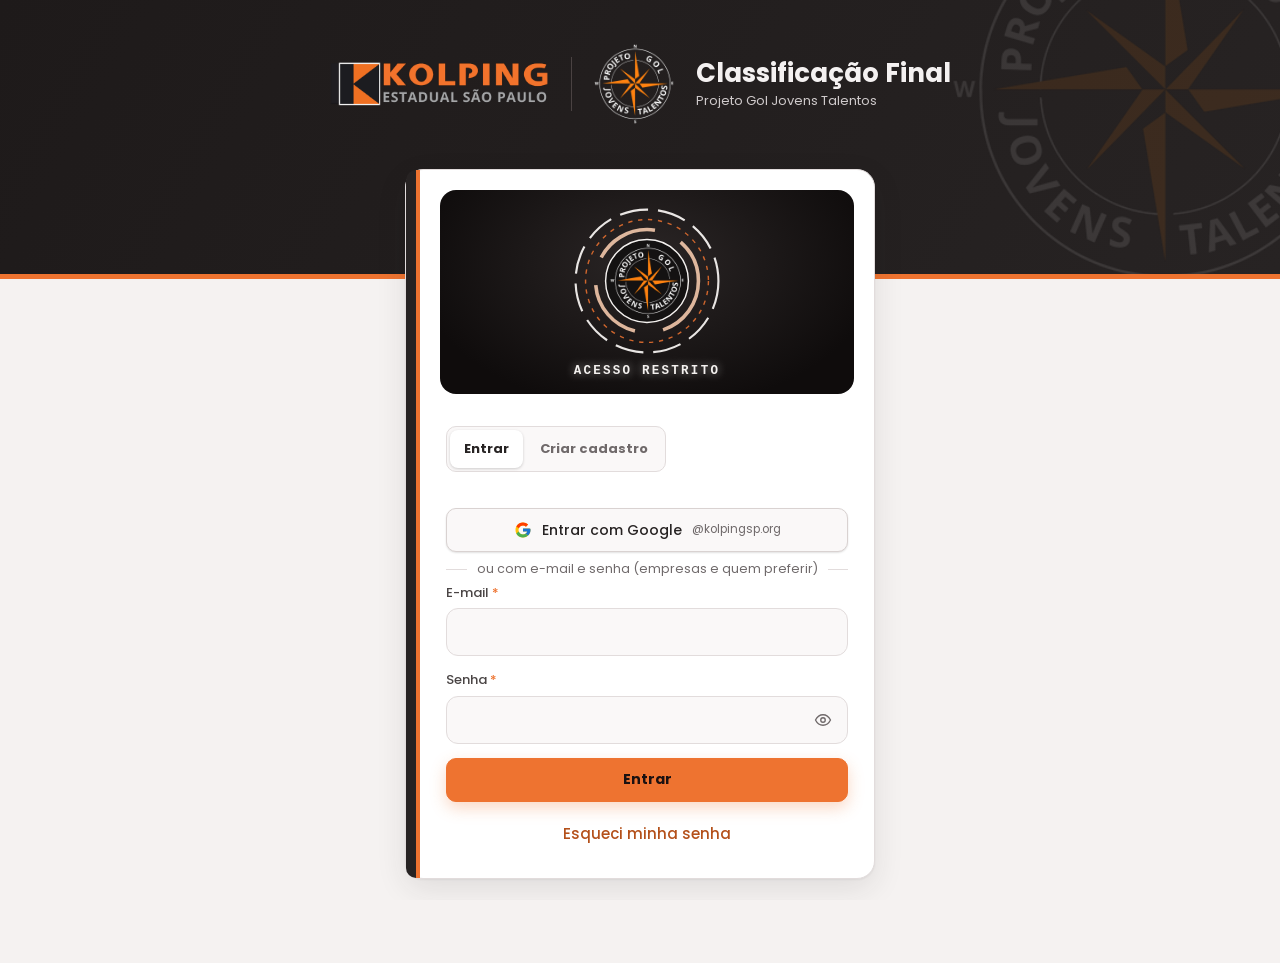
==== commit 4d744867: "Add files via upload" ====
--- a/index.html
+++ b/index.html
@@ -2,20 +2,75 @@
 <html lang="pt-BR">
 <head>
 <meta charset="utf-8">
-<meta name="viewport" content="width=device-width, initial-scale=1, viewport-fit=cover, user-scalable=no">
-<meta name="theme-color" content="#ffffff">
-<title>Projeto Gol Testes</title>
+<meta name="viewport" content="width=device-width, initial-scale=1, viewport-fit=cover">
+<title>Classificação Final · Projeto Gol Jovens Talentos</title>
+<meta name="description" content="Sistema de classificação dos processos seletivos do Projeto Gol Jovens Talentos · Kolping Estadual de São Paulo">
+<meta name="theme-color" content="#141111">
+<meta name="apple-mobile-web-app-capable" content="yes">
+<meta name="apple-mobile-web-app-status-bar-style" content="black-translucent">
+<meta name="apple-mobile-web-app-title" content="Classificação">
 <link rel="manifest" href="manifest.webmanifest">
-<link rel="icon" href="img/icone-192.png">
-<link rel="apple-touch-icon" href="img/icone-192.png">
-<link rel="stylesheet" href="app.css">
+<!-- Tema aplicado antes de desenhar a página (evita piscar) -->
+<script src="js/tema.js"></script>
+<script src="js/idioma.js"></script>
+<link rel="icon" type="image/png" href="assets/img/favicon.png">
+<link rel="apple-touch-icon" href="assets/img/icon-180.png">
+<link rel="stylesheet" href="css/app.css">
 </head>
 <body>
-<div id="app" class="app"><div class="abre"><img src="img/gol_light.png" alt=""><p>Abrindo…</p></div></div>
-<div id="avisos" class="avisos" aria-live="polite"></div>
-<script>window.CF = window.CF || {}; window.CF.ui = { esc: function (s) { return String(s == null ? '' : s).replace(/[&<>"]/g, function (c) { return { '&': '&amp;', '<': '&lt;', '>': '&gt;', '"': '&quot;' }[c]; }); } };</script>
-<script src="qrcode.js"></script>
-<script src="motor.js"></script>
-<script src="app.js"></script>
+<div id="app"></div>
+<noscript><p style="padding:24px">Este sistema precisa do JavaScript ativado no navegador.</p></noscript>
+
+<!-- Ordem de carregamento: biblioteca → configuração → utilitários → dados → telas → controle -->
+<script src="vendor/supabase.js"></script>
+<script src="js/config.js"></script>
+<script src="js/ui.js"></script>
+<script src="js/api.js"></script>
+<script src="js/auth.js"></script>
+<script src="js/foto.js"></script>
+<script src="js/online.js"></script>
+<script src="js/dados.js"></script>
+<script src="js/calendario.js"></script>
+<script src="js/materiais.js"></script>
+<script src="js/documentos.js"></script>
+<script src="vendor/jspdf.umd.min.js"></script>
+<script src="js/pdf.js"></script>
+<script src="vendor/exceljs.min.js"></script>
+<script src="js/excel.js"></script>
+<script src="js/drive.js"></script>
+<script src="js/agenda-google.js"></script>
+<script src="js/importar-eventos.js"></script>
+<script src="vendor/xlsx.mini.min.js"></script>
+<script src="vendor/qrcode.js"></script>
+<script src="js/instalar.js"></script>
+<script src="js/erros.js"></script>
+<script src="js/offline.js"></script>
+<script src="vendor/jsqr.js"></script>
+<script src="js/avisos.js"></script>
+<script src="js/inatividade.js"></script>
+<script src="js/views/telas.js"></script>
+<script src="js/views/minha-conta.js"></script>
+<script src="js/views/cadastros.js"></script>
+<script src="js/testes-motor.js"></script>
+<script src="js/views/banco.js"></script>
+<script src="js/views/testes-tablet.js"></script>
+<script src="js/views/configuracoes.js"></script>
+<script src="js/views/processos.js"></script>
+<script src="js/views/agenda.js"></script>
+<script src="js/views/jovens.js"></script>
+<script src="js/views/avaliar.js"></script>
+<script src="js/views/notas.js"></script>
+<script src="js/views/envios.js"></script>
+<script src="js/views/classificacao.js"></script>
+<script src="js/views/ficha.js"></script>
+<script src="js/views/portal.js"></script>
+<script src="js/views/turmas.js"></script>
+<script src="js/views/graficos.js"></script>
+<script src="js/views/historico.js"></script>
+<script src="js/views/permissoes.js"></script>
+<script src="js/permissoes.js"></script>
+<script src="js/etapas.js"></script>
+<script src="js/vista.js"></script>
+<script src="js/app.js"></script>
 </body>
 </html>
--- a/css/app.css
+++ b/css/app.css
@@ -0,0 +1,1946 @@
+/* =====================================================================
+   Classificação Final · Projeto Gol Jovens Talentos
+   Estilos gerais · temas escuro e claro com as cores da Kolping
+   O tema é definido no <html data-tema="escuro|claro"> pelo tema.js
+   ===================================================================== */
+
+@font-face { font-family: 'Poppins'; src: url('../assets/fonts/poppins-regular.woff2') format('woff2'); font-weight: 400; font-display: swap; }
+@font-face { font-family: 'Poppins'; src: url('../assets/fonts/poppins-medium.woff2') format('woff2'); font-weight: 500; font-display: swap; }
+@font-face { font-family: 'Poppins'; src: url('../assets/fonts/poppins-bold.woff2') format('woff2'); font-weight: 700; font-display: swap; }
+
+/* ---------- Paleta do tema ESCURO (padrão) ---------- */
+:root, html[data-tema="escuro"] {
+  color-scheme: dark;
+  --c-comp-tx: #c9b9f5; --c-area-tx: #8fd0d8;
+  --bg: #141111; --bg-2: #191515; --topo: #171313;
+  --cartao: linear-gradient(165deg, #2b2626 0%, #211d1d 100%); --cartao-solido: #241f1f;
+  --surface: #221e1e; --surface-2: #2b2626; --hover: #2a2525; --ativo: #2e2828;
+  --entrada: #1d1919; --borda: #3a3333; --borda-2: #2c2626; --botao: #2c2727; --botao-hover: #353030; --botao-borda: #4a4242;
+  --texto: #f4f1f1; --texto-2: #cfcacb; --texto-3: #adaaac; --texto-4: #7a7476;
+  --link: #f6a477; --link-hover: #ffc29e; --avatar: #3a3333;
+  --sombra: inset 0 1px 0 rgba(255,255,255,.05), 0 2px 4px rgba(0,0,0,.35), 0 12px 28px rgba(0,0,0,.40);
+  --fundo-janela: rgba(12,9,9,.74);
+  --ok-bg: rgba(63,166,107,.14); --ok-bd: rgba(63,166,107,.45); --ok-tx: #bfe8cf;
+  --erro-bg: rgba(217,83,79,.12); --erro-bd: rgba(217,83,79,.45); --erro-tx: #f6c3c1;
+  --info-bg: rgba(238,115,48,.10); --info-bd: rgba(238,115,48,.35); --info-tx: #f8d2bb;
+  --pill-ok-tx: #86e0ad; --pill-off-tx: #f8b48c;
+}
+/* ---------- Paleta do tema CLARO ---------- */
+html[data-tema="claro"] {
+  color-scheme: light;
+  --c-comp-tx: #5b3fb0; --c-area-tx: #2c6c75;
+  --bg: #f5f2f1; --bg-2: #ffffff; --topo: #ffffff;
+  --cartao: #ffffff; --cartao-solido: #ffffff;
+  --surface: #ffffff; --surface-2: #f1eded; --hover: #f4efee; --ativo: #fbeee6;
+  --entrada: #faf8f8; --borda: #e2dcdc; --borda-2: #ebe6e5; --botao: #ffffff; --botao-hover: #f4efee; --botao-borda: #d9d2d1;
+  --texto: #272323; --texto-2: #4a4545; --texto-3: #6f696a; --texto-4: #8a8486;
+  --link: #b4501a; --link-hover: #8a3b10; --avatar: #eae5e4;
+  --sombra: 0 1px 2px rgba(39,35,35,.06), 0 10px 30px rgba(39,35,35,.10);
+  --fundo-janela: rgba(39,35,35,.45);
+  --ok-bg: rgba(63,166,107,.10); --ok-bd: rgba(63,166,107,.45); --ok-tx: #1f6b40;
+  --erro-bg: rgba(217,83,79,.08); --erro-bd: rgba(217,83,79,.45); --erro-tx: #a5302c;
+  --info-bg: rgba(238,115,48,.08); --info-bd: rgba(238,115,48,.40); --info-tx: #8a3b10;
+  --pill-ok-tx: #1f7a47; --pill-off-tx: #a14a14;
+}
+:root {
+  --c-area: #3f8f9a; --c-teste: #ee7330; --c-comp: #8b6fd6; --c-empresa: #4f6585; --c-aval: #3557e0; --c-padrao: #8a8486; --c-mat: #b8862f; --c-nota: #2e9e4f; --c-fer: #c0457a; --c-agr: #1f8a9e; --c-mail: #e0a100; --c-termo: #6d7f2a; --c-modelo: #5a63c9; --c-perm: #c73c3c; --c-integ: #2f6fd0; --c-saude: #d4563a; --c-escola: #2f6fd0;
+  --laranja: #ee7330; --preto-marca: #272323;
+  --ok: #3FA66B; --backup: #E9B500; --erro: #D9534F; --neutro: #8a8486;
+  --raio: 14px;
+  --fonte: 'Poppins', 'Segoe UI', system-ui, -apple-system, sans-serif;
+}
+
+* { box-sizing: border-box; }
+html, body { margin: 0; height: 100%; }
+body { background: var(--bg); color: var(--texto); font-family: var(--fonte); font-size: 15px; line-height: 1.5; -webkit-font-smoothing: antialiased; }
+a { color: var(--link); }
+a:hover { color: var(--link-hover); }
+h1, h2, h3 { margin: 0; line-height: 1.2; }
+button, input, select, textarea { font: inherit; }
+:focus-visible { outline: 2px solid var(--laranja); outline-offset: 2px; }
+.oculto { display: none !important; }
+.sr { position: absolute; width: 1px; height: 1px; overflow: hidden; clip: rect(0 0 0 0); white-space: nowrap; }
+
+/* Logos: cada imagem existe nas duas versões; o tema mostra a certa */
+html[data-tema="escuro"] .so-claro, html[data-tema="claro"] .so-escuro { display: none !important; }
+
+/* ---------- Componentes básicos ---------- */
+.card { background: var(--cartao); border: 1px solid var(--borda); border-radius: var(--raio); box-shadow: var(--sombra); }
+.btn {
+  display: inline-flex; align-items: center; justify-content: center; gap: 8px;
+  min-height: 44px; padding: 0 18px; border-radius: 10px; cursor: pointer;
+  border: 1px solid var(--botao-borda); background: var(--botao); color: var(--texto);
+  font-size: 14px; font-weight: 500; text-decoration: none; box-shadow: 0 1px 2px rgba(0,0,0,.12);
+}
+.btn:hover { background: var(--botao-hover); color: var(--texto); }
+.btn-pri { background: var(--laranja); border-color: var(--laranja); color: #1b1111; font-weight: 700; box-shadow: 0 6px 16px rgba(238,115,48,.28); }
+.btn-pri:hover { background: #f5833f; color: #1b1111; }
+.btn-link { background: none; border: 0; box-shadow: none; color: var(--link); padding: 0 4px; min-height: 36px; cursor: pointer; font-weight: 500; }
+.btn-link:hover { background: none; color: var(--link-hover); text-decoration: underline; }
+.btn[disabled] { opacity: .5; cursor: not-allowed; }
+.btn-bloco { width: 100%; }
+
+.pill { display: inline-flex; align-items: center; gap: 6px; padding: 4px 10px; border-radius: 999px; font-size: 12px; font-weight: 700; white-space: nowrap; }
+.pill-ok { background: var(--ok-bg); color: var(--pill-ok-tx); border: 1px solid var(--ok-bd); }
+.pill-off { background: var(--info-bg); color: var(--pill-off-tx); border: 1px solid var(--info-bd); }
+.pill-neu { background: var(--surface-2); color: var(--texto-2); border: 1px solid var(--borda); }
+
+.lbl { font-size: 12px; font-weight: 700; letter-spacing: .06em; text-transform: uppercase; color: var(--texto-3); }
+
+/* ---------- Formulários ---------- */
+.campo { display: flex; flex-direction: column; gap: 6px; }
+.campo > span { font-size: 13px; font-weight: 500; color: var(--texto-2); }
+.campo .obrig { color: var(--laranja); }
+.entrada { width: 100%; min-height: 48px; padding: 0 14px; border-radius: 12px; border: 1px solid var(--borda); background: var(--entrada); color: var(--texto); font-size: 15px; }
+.entrada:focus { border-color: var(--laranja); outline: none; box-shadow: 0 0 0 3px rgba(238,115,48,.18); }
+.senha-wrap { position: relative; }
+.senha-wrap .entrada { padding-right: 52px; }
+.senha-ver { position: absolute; right: 5px; top: 5px; width: 40px; height: 38px; border: 0; border-radius: 8px; background: transparent; color: var(--texto-3); cursor: pointer; display: inline-flex; align-items: center; justify-content: center; }
+.senha-ver:hover { color: var(--texto); background: var(--hover); }
+.dica { font-size: 12px; color: var(--texto-3); }
+
+.aviso { border-radius: 12px; padding: 12px 14px; font-size: 14px; line-height: 1.5; display: flex; gap: 10px; align-items: flex-start; }
+.aviso svg { flex: none; width: 20px; height: 20px; margin-top: 1px; }
+.aviso-erro { background: var(--erro-bg); border: 1px solid var(--erro-bd); color: var(--erro-tx); }
+.aviso-ok { background: var(--ok-bg); border: 1px solid var(--ok-bd); color: var(--ok-tx); }
+.aviso-info, .aviso-carregando { background: var(--info-bg); border: 1px solid var(--info-bd); color: var(--info-tx); }
+
+.segmentos { display: flex; gap: 4px; background: var(--entrada); border: 1px solid var(--borda); border-radius: 12px; padding: 4px; }
+.segmentos button { flex: 1; min-height: 40px; border: 0; border-radius: 9px; background: transparent; color: var(--texto-3); font-weight: 500; cursor: pointer; font-size: 14px; }
+.segmentos button[aria-pressed="true"], .segmentos button[aria-selected="true"] { background: var(--surface-2); color: var(--texto); font-weight: 700; box-shadow: 0 1px 3px rgba(0,0,0,.18); }
+html[data-tema="claro"] .segmentos button[aria-pressed="true"], html[data-tema="claro"] .segmentos button[aria-selected="true"] { background: #fff; }
+
+/* ---------- Tela de acesso: faixa superior + cartão com faixa lateral ---------- */
+.acesso { min-height: 100%; display: flex; flex-direction: column; background: var(--bg); }
+.acesso-faixa {
+  position: relative; overflow: hidden; background: linear-gradient(120deg, #1e1a1a, #272323);
+  border-bottom: 5px solid var(--laranja); padding: 44px 20px 150px; display: flex; justify-content: center;
+}
+.acesso-faixa .marca-agua { position: absolute; right: -90px; top: -120px; width: 420px; opacity: .10; pointer-events: none; }
+.acesso-marca { position: relative; display: flex; align-items: center; gap: 22px; color: #f4f1f1; }
+.acesso-marca .logos { display: flex; align-items: center; gap: 22px; }
+.acesso-marca .k { width: 220px; height: auto; display: block; }
+.acesso-marca .g { width: 80px; height: 80px; display: block; }
+.acesso-marca .div { width: 1px; height: 54px; background: #4a4242; }
+.acesso-marca h1 { font-size: 26px; font-weight: 700; }
+.acesso-marca p { margin: 2px 0 0; font-size: 13px; color: #cfcacb; }
+.acesso-corpo { flex: 1; display: flex; flex-direction: column; align-items: center; padding: 0 16px 32px; }
+.acesso-card {
+  width: 100%; max-width: 470px; margin-top: -110px; position: relative;
+  background: var(--cartao-solido); border: 1px solid var(--borda); border-radius: 18px; box-shadow: var(--sombra);
+  padding: 26px 26px 26px 40px; display: flex; flex-direction: column; gap: 16px;
+}
+.acesso-card::before { content: ''; position: absolute; left: 0; top: 0; bottom: 0; width: 10px; background: var(--preto-marca); border-radius: 18px 0 0 18px; }
+.acesso-card::after { content: ''; position: absolute; left: 10px; top: 0; bottom: 0; width: 4px; background: var(--laranja); }
+.acesso-card h2 { font-size: 19px; }
+.form { display: flex; flex-direction: column; gap: 14px; }
+.acesso-rodape { text-align: center; font-size: 12px; color: var(--texto-3); margin-top: 18px; }
+
+/* ---------- Estrutura do sistema ---------- */
+.shell { display: flex; min-height: 100%; }
+.lateral { width: 248px; flex: none; background: var(--bg-2); border-right: 1px solid var(--borda-2); padding: 22px 14px; display: flex; flex-direction: column; gap: 26px; position: sticky; top: 0; height: 100vh; overflow-y: auto; }
+.lateral-marca { display: flex; flex-direction: column; gap: 14px; padding: 0 8px; }
+.lateral-marca .k { width: 176px; height: auto; }
+.lateral-prog { display: flex; align-items: center; gap: 10px; padding-top: 14px; border-top: 1px solid var(--borda-2); }
+.lateral-prog img { width: 40px; height: 40px; }
+.lateral-prog b { display: block; font-size: 14px; }
+.lateral-prog small { display: block; font-size: 12px; color: var(--texto-3); }
+.menu { display: flex; flex-direction: column; gap: 4px; }
+.menu a { display: flex; align-items: center; gap: 12px; min-height: 44px; padding: 0 14px; border-radius: 10px; color: var(--texto-2); text-decoration: none; font-size: 14px; font-weight: 500; }
+.menu a:hover { background: var(--hover); color: var(--texto); }
+.menu a[aria-current="page"] { background: var(--ativo); color: var(--texto); font-weight: 700; box-shadow: inset 3px 0 0 var(--laranja); }
+.menu svg { flex: none; }
+.lateral-versao { margin-top: auto; padding: 0 8px; font-size: 11px; color: var(--texto-4); }
+
+.principal { flex: 1; min-width: 0; display: flex; flex-direction: column; }
+.topo { display: flex; align-items: center; justify-content: space-between; gap: 12px; flex-wrap: wrap; padding: 12px 28px; border-bottom: 1px solid var(--borda-2); background: var(--topo); position: sticky; top: 0; z-index: 5; }
+.topo-esq { display: flex; align-items: center; gap: 10px; min-width: 0; }
+.topo-titulo { font-size: 14px; color: var(--texto-3); white-space: nowrap; overflow: hidden; text-overflow: ellipsis; }
+.topo-dir { display: flex; align-items: center; gap: 10px; }
+.btn-menu { display: none; width: 44px; height: 44px; border-radius: 10px; border: 1px solid var(--borda); background: var(--surface); color: var(--texto); cursor: pointer; align-items: center; justify-content: center; }
+.btn-tema { display: inline-flex; align-items: center; gap: 6px; min-height: 34px; padding: 0 12px; border-radius: 999px; border: 1px solid var(--borda); background: var(--entrada); color: var(--texto-2); font-size: 12px; font-weight: 700; cursor: pointer; }
+.btn-tema:hover { color: var(--texto); }
+.flutuante { position: relative; }
+.menu-flutuante { position: absolute; right: 0; top: calc(100% + 6px); min-width: 200px; padding: 6px; z-index: 20; display: flex; flex-direction: column; background: var(--cartao-solido); }
+.menu-flutuante a, .menu-flutuante button { display: flex; align-items: center; gap: 10px; min-height: 42px; padding: 0 12px; border-radius: 8px; color: var(--texto); text-decoration: none; background: none; border: 0; font-size: 14px; cursor: pointer; text-align: left; width: 100%; }
+.menu-flutuante a:hover, .menu-flutuante button:hover { background: var(--hover); }
+.menu-flutuante [aria-checked="true"] { font-weight: 700; color: var(--link); }
+.usuario-btn { display: flex; align-items: center; gap: 10px; background: none; border: 0; color: var(--texto); cursor: pointer; padding: 4px 6px; border-radius: 10px; min-height: 44px; }
+.usuario-btn:hover { background: var(--hover); }
+.avatar { width: 38px; height: 38px; border-radius: 50%; background: var(--avatar); display: inline-flex; align-items: center; justify-content: center; font-size: 13px; font-weight: 700; flex: none; overflow: hidden; color: var(--texto); }
+.avatar img { width: 100%; height: 100%; object-fit: cover; display: block; }
+.avatar.com-foto { box-shadow: 0 0 0 2px var(--laranja); }
+.usuario-txt { display: flex; flex-direction: column; text-align: left; line-height: 1.25; }
+.usuario-txt b { font-size: 13px; }
+.usuario-txt small { font-size: 12px; color: var(--texto-3); }
+
+.conteudo > .tela { display: contents; }   /* espaço de cada tela: não muda o layout */
+.conteudo { padding: 28px 32px 48px; max-width: 1760px; width: 100%; display: flex; flex-direction: column; gap: 22px; }
+.cabecalho { display: flex; flex-wrap: wrap; align-items: flex-end; justify-content: space-between; gap: 14px; }
+.cabecalho h1 { font-size: 28px; font-weight: 700; }
+.cabecalho p { margin: 6px 0 0; color: var(--texto-2); font-size: 14px; }
+.grade { display: grid; grid-template-columns: repeat(auto-fit, minmax(260px, 1fr)); gap: 16px; }
+.bloco { padding: 20px 22px; display: flex; flex-direction: column; gap: 10px; }
+.bloco h2 { font-size: 17px; font-weight: 700; }
+.bloco-link { text-decoration: none; color: var(--texto); box-shadow: inset 4px 0 0 var(--laranja), var(--sombra); }
+.bloco-link:hover { color: var(--texto); filter: brightness(1.04); }
+.bloco p { margin: 0; color: var(--texto-2); font-size: 14px; }
+.em-breve { padding: 28px; display: flex; flex-direction: column; gap: 10px; box-shadow: inset 4px 0 0 var(--texto-4), var(--sombra); }
+.em-breve p, .em-breve li { margin: 0; color: var(--texto-2); }
+
+/* ---------- Foto do perfil ---------- */
+.foto-bloco { display: flex; gap: 18px; align-items: center; flex-wrap: wrap; }
+.foto-grande { width: 104px; height: 104px; font-size: 30px; }
+.foto-grande.com-foto { box-shadow: 0 0 0 3px var(--laranja), 0 10px 20px rgba(0,0,0,.25); }
+.recorte { width: 100%; max-width: 280px; aspect-ratio: 1; margin: 0 auto; position: relative; border-radius: 12px; overflow: hidden; background: #000; touch-action: none; cursor: grab; }
+.recorte canvas { width: 100%; height: 100%; display: block; }
+.zoom { display: flex; align-items: center; gap: 10px; font-size: 13px; color: var(--texto-2); }
+.zoom input { flex: 1; accent-color: var(--laranja); }
+
+/* ---------- Listas, abas e formulários (Cadastros e Banco de testes) ---------- */
+.abas-cad { display: flex; gap: 4px; border-bottom: 1px solid var(--borda); flex-wrap: wrap; }
+.abas-cad a { color: var(--texto-3); font-weight: 700; font-size: 14px; padding: 0 16px; min-height: 46px; display: inline-flex; align-items: center; text-decoration: none; border-bottom: 3px solid transparent; margin-bottom: -1px; }
+.abas-cad a:hover { color: var(--texto); }
+.abas-cad a[aria-selected="true"] { color: var(--texto); border-color: var(--laranja); }
+.abas-cad a[data-cor="empresa"][aria-selected="true"] { border-color: var(--c-empresa); }
+.abas-cad a[data-cor="aval"][aria-selected="true"] { border-color: var(--c-aval); }
+.abas-cad a[data-cor="area"][aria-selected="true"] { border-color: var(--c-area); }
+.abas-cad a[data-cor="teste"][aria-selected="true"] { border-color: var(--c-teste); }
+.abas-cad a[data-cor="comp"][aria-selected="true"] { border-color: var(--c-comp); }
+.ponto-cor { display: inline-block; width: 10px; height: 10px; border-radius: 3px; margin-right: 8px; }
+.cor-empresa { background: var(--c-empresa); } .cor-aval { background: var(--c-aval); }
+.btn-empresa { background: var(--c-empresa); border-color: var(--c-empresa); color: #fff; font-weight: 700; }
+.btn-empresa:hover { background: #5d759a; color: #fff; }
+.btn-aval { background: var(--c-aval); border-color: var(--c-aval); color: #fff; font-weight: 700; }
+.btn-aval:hover { background: #4a69ea; color: #fff; }
+.tag-area { display: inline-flex; align-items: center; gap: 6px; font-size: 13px; color: var(--c-area-tx); font-weight: 500; }
+.tag-area::before { content: ''; width: 8px; height: 8px; border-radius: 2px; background: var(--c-area); }
+.cnpj-linha { display: flex; gap: 10px; align-items: flex-end; flex-wrap: wrap; }
+.cnpj-linha .campo { flex: 1; min-width: 200px; }
+.cnpj-linha .btn { min-height: 48px; }
+.entrada-cnpj { font-size: 18px; font-weight: 700; letter-spacing: .03em; }
+.girando.mini { width: 18px; height: 18px; border-width: 2px; flex: none; }
+.btn[disabled].btn-pri { opacity: .45; }
+.abas-cad .n { font-size: 12px; color: var(--texto-3); margin-left: 6px; font-weight: 500; }
+#aba { display: flex; flex-direction: column; gap: 16px; }
+.barra { display: flex; gap: 12px; flex-wrap: wrap; align-items: center; }
+.busca { flex: 1; min-width: 220px; display: flex; align-items: center; gap: 8px; background: var(--entrada); border: 1px solid var(--borda); border-radius: 12px; padding: 0 14px; min-height: 46px; color: var(--texto-3); }
+.busca:focus-within { border-color: var(--laranja); box-shadow: 0 0 0 3px rgba(238,115,48,.18); }
+.busca input { flex: 1; border: 0; background: transparent; color: var(--texto); outline: none; font-size: 15px; min-height: 44px; min-width: 0; }
+.sel-filtro { width: auto; min-width: 220px; }
+.marcar-linha { display: inline-flex; align-items: center; gap: 8px; font-size: 14px; color: var(--texto-2); min-height: 44px; cursor: pointer; }
+.marcar-linha input, .marcar input { width: 18px; height: 18px; accent-color: var(--laranja); flex: none; }
+.tabela-card { padding: 4px 8px; overflow-x: auto; position: relative; }
+.tabela { width: 100%; border-collapse: collapse; font-size: 14px; }
+.tabela th { text-align: left; font-size: 12px; font-weight: 700; letter-spacing: .05em; text-transform: uppercase; color: var(--texto-3); padding: 12px; border-bottom: 1px solid var(--borda); white-space: nowrap; }
+.tabela td { padding: 12px; border-bottom: 1px solid var(--borda-2); vertical-align: middle; }
+.tabela tbody tr:last-child td { border-bottom: 0; }
+.tabela .num { font-variant-numeric: tabular-nums; white-space: nowrap; }
+.tabela tr.clicavel { cursor: pointer; }
+.tabela tr.clicavel:hover td { background: var(--hover); }
+.tabela tr.sel td { background: var(--ativo); }
+.tabela tr.sel td:first-child { box-shadow: inset 3px 0 0 var(--laranja); }
+.tabela.mini th, .tabela.mini td { padding: 6px 8px; font-size: 13px; }
+.acoes { display: flex; gap: 6px; justify-content: flex-end; }
+.btn-p { min-height: 38px; padding: 0 14px; font-size: 13px; }
+.cel-empresa, .cel-pessoa { display: flex; align-items: center; gap: 12px; }
+.cel-empresa small { display: block; font-size: 12px; color: var(--texto-3); }
+.cel-pessoa .avatar { width: 38px; height: 38px; }
+.voce { font-weight: 500; color: var(--texto-3); }
+.logo-mini { width: 60px; height: 36px; border-radius: 6px; background: #fff; border: 1px solid var(--borda); display: inline-flex; align-items: center; justify-content: center; font-size: 9px; font-weight: 700; color: #7a7476; flex: none; overflow: hidden; padding: 3px; text-align: center; }
+.logo-mini img { max-width: 100%; max-height: 100%; object-fit: contain; display: block; }
+.logo-mini.grande { width: 130px; height: 70px; font-size: 12px; }
+.logo-envio { display: flex; gap: 14px; align-items: center; border: 1px dashed var(--borda); border-radius: 12px; padding: 14px; flex-wrap: wrap; }
+.vazio { padding: 26px; text-align: center; color: var(--texto-3); }
+.alerta-txt { color: var(--pill-off-tx); font-style: normal; font-weight: 500; }
+.pendencias { padding: 16px 18px; display: flex; flex-direction: column; gap: 12px; box-shadow: inset 4px 0 0 var(--laranja), var(--sombra); }
+.pendencias.faixa { flex-direction: row; align-items: center; flex-wrap: wrap; color: var(--texto-2); }
+.pendencias.faixa > svg { color: var(--laranja); flex: none; }
+.pendente { display: flex; gap: 14px; align-items: center; flex-wrap: wrap; padding-top: 12px; border-top: 1px solid var(--borda-2); }
+.pendente:first-of-type { border-top: 0; padding-top: 0; }
+.pendente-txt { flex: 1; min-width: 220px; }
+.pendente-txt b { display: block; }
+.pendente-txt small { display: block; font-size: 13px; color: var(--texto-3); }
+.pendente-acoes { display: flex; gap: 8px; flex-wrap: wrap; align-items: center; }
+.sel-p { width: auto; min-height: 40px; }
+.form-grade { display: grid; grid-template-columns: repeat(2, minmax(0, 1fr)); gap: 14px; }
+.form-grade .largo { grid-column: 1 / -1; }
+textarea.entrada { padding: 10px 14px; resize: vertical; min-height: 80px; line-height: 1.5; }
+.marcar { display: flex; gap: 10px; align-items: flex-start; padding: 12px 14px; border: 1px solid var(--borda); border-radius: 12px; background: var(--entrada); cursor: pointer; }
+.marcar input { margin-top: 3px; }
+.marcar b { display: block; font-size: 14px; font-weight: 500; }
+.marcar small { display: block; font-size: 12px; color: var(--texto-3); }
+.btn-link.perigo { color: var(--erro); padding: 0; }
+.banco-lado { display: grid; grid-template-columns: 210px minmax(0, 1fr) minmax(300px, 380px); gap: 16px; align-items: start; }
+.filtro-areas { padding: 8px; display: flex; flex-direction: column; gap: 2px; position: sticky; top: 84px; }
+.filtro-areas button { border: 0; background: none; font: inherit; font-size: 14px; font-weight: 500; color: var(--texto-2); min-height: 42px; border-radius: 9px; display: flex; justify-content: space-between; align-items: center; gap: 8px; padding: 0 12px; cursor: pointer; text-align: left; }
+.filtro-areas button:hover { background: var(--hover); color: var(--texto); }
+.filtro-areas button[aria-pressed="true"] { background: var(--ativo); color: var(--texto); font-weight: 700; box-shadow: inset 3px 0 0 var(--laranja); }
+.filtro-areas small { color: var(--texto-3); font-weight: 500; }
+.detalhe-teste { padding: 20px 22px; display: flex; flex-direction: column; gap: 8px; position: sticky; top: 84px; max-height: calc(100vh - 100px); overflow-y: auto; }
+.detalhe-teste h2 { font-size: 20px; }
+.selos { display: flex; gap: 6px; flex-wrap: wrap; margin: 2px 0 6px; }
+.detalhe-teste .desc { margin: 0; color: var(--texto-2); font-size: 13px; }
+.crit-cab, .crit { display: grid; grid-template-columns: minmax(0, 1fr) 18px minmax(0, 1fr); gap: 8px; align-items: start; }
+.crit-cab { font-size: 11px; font-weight: 700; letter-spacing: .05em; text-transform: uppercase; color: var(--texto-3); padding-top: 6px; }
+.crit { padding: 10px 6px; border-bottom: 1px solid var(--borda-2); font-size: 13px; border-radius: 8px; }
+.crit.clicavel { cursor: pointer; }
+.crit.clicavel:hover { background: var(--hover); }
+.crit b { font-weight: 700; display: block; }
+.crit small { display: block; color: var(--texto-3); font-size: 12px; }
+.crit .desc-c { margin-top: 4px; color: var(--texto-3); }
+.crit > span { color: var(--texto-2); }
+.crit > span[aria-hidden] { color: var(--texto-3); padding-top: 2px; }
+.conv { margin-top: 8px; display: flex; flex-direction: column; gap: 6px; }
+.botoes-det { display: flex; gap: 8px; flex-wrap: wrap; margin-top: 10px; }
+.faixa-linha { display: grid; grid-template-columns: repeat(3, minmax(0, 1fr)) 40px; gap: 8px; align-items: end; }
+.faixa-linha label { display: flex; flex-direction: column; gap: 4px; font-size: 12px; color: var(--texto-3); }
+.faixa-linha .entrada { min-height: 42px; }
+.lista-pend { margin: 6px 0 12px; padding-left: 18px; color: var(--texto-2); line-height: 1.8; }
+@media (max-width: 1180px) {
+  .banco-lado { grid-template-columns: minmax(0, 1fr); }
+  .filtro-areas { position: static; flex-direction: row; flex-wrap: wrap; }
+  .filtro-areas button { min-height: 38px; background: var(--entrada); border: 1px solid var(--borda); }
+  .detalhe-teste { position: static; max-height: none; }
+}
+@media (max-width: 640px) {
+  .form-grade { grid-template-columns: minmax(0, 1fr); }
+  .tabela th:nth-child(3), .tabela td:nth-child(3) { display: none; }
+  .sel-filtro { width: 100%; }
+}
+
+/* ---------- Banco de testes em cards ---------- */
+.botoes-topo { display: flex; gap: 10px; flex-wrap: wrap; }
+.btn-area { background: var(--c-area); border-color: var(--c-area); color: #fff; font-weight: 700; }
+.btn-area:hover { background: #4aa2ae; color: #fff; }
+.btn-teste { background: var(--c-teste); border-color: var(--c-teste); color: #1b1111; font-weight: 700; box-shadow: 0 6px 16px rgba(238,115,48,.28); }
+.btn-teste:hover { background: #f5833f; color: #1b1111; }
+.btn-comp { background: var(--c-comp); border-color: var(--c-comp); color: #fff; font-weight: 700; }
+.btn-comp:hover { background: #9a80e0; color: #fff; }
+.btn-comp-leve { border-color: color-mix(in srgb, var(--c-comp) 60%, transparent); color: var(--c-comp-tx); }
+.btn-perigo { color: var(--erro); }
+.legenda { display: flex; gap: 18px; flex-wrap: wrap; font-size: 13px; color: var(--texto-2); }
+.legenda i { display: inline-block; width: 12px; height: 12px; border-radius: 3px; margin-right: 6px; vertical-align: -1px; }
+.cor-area { background: var(--c-area); } .cor-teste { background: var(--c-teste); } .cor-comp { background: var(--c-comp); }
+.cor-comp-txt { color: var(--c-comp-tx); }
+.barra-banco { padding: 6px 0 4px; }
+.areas { display: flex; flex-direction: column; gap: 14px; }
+.area-card { padding: 0; overflow: hidden; box-shadow: inset 5px 0 0 var(--c-area), var(--sombra); }
+.area-card.area-sem { box-shadow: inset 5px 0 0 var(--texto-4), var(--sombra); }
+.area-cab { display: flex; align-items: center; gap: 10px; padding: 8px 16px 8px 8px; }
+.area-toggle { flex: 1; display: flex; align-items: center; gap: 12px; min-height: 52px; padding: 0 12px; background: none; border: 0; color: var(--texto); cursor: pointer; text-align: left; border-radius: 10px; font: inherit; }
+.area-toggle:hover { background: var(--hover); }
+.area-toggle svg { color: var(--texto-3); flex: none; }
+.area-toggle h2 { font-size: 18px; }
+.area-toggle .cont { margin-left: auto; font-size: 13px; color: var(--texto-3); white-space: nowrap; }
+.mini-acoes { display: flex; gap: 6px; flex: none; }
+.ico { width: 36px; height: 36px; border-radius: 9px; border: 1px solid var(--borda); background: var(--botao); color: var(--texto-2); display: inline-flex; align-items: center; justify-content: center; cursor: pointer; padding: 0; }
+.ico:hover { color: var(--texto); background: var(--botao-hover); }
+.ico.perigo { color: var(--erro); }
+.area-corpo { padding: 16px 20px 20px; display: grid; grid-template-columns: repeat(auto-fill, minmax(290px, 1fr)); gap: 14px; border-top: 1px solid var(--borda-2); }
+.teste-card { background: var(--surface); border: 1px solid var(--borda); border-radius: 12px; padding: 14px; display: flex; flex-direction: column; gap: 10px; box-shadow: inset 3px 0 0 var(--c-teste); transition: box-shadow .3s; }
+html[data-tema="claro"] .teste-card { background: #fbf9f9; }
+.teste-card.destaque { box-shadow: inset 3px 0 0 var(--c-teste), 0 0 0 3px rgba(238,115,48,.45); }
+.teste-cab { display: flex; align-items: flex-start; gap: 8px; }
+.teste-tit { flex: 1; min-width: 0; display: flex; flex-direction: column; gap: 6px; }
+.teste-tit b { font-size: 15px; }
+.teste-tit .selos { margin: 0; }
+.teste-desc { margin: 0; font-size: 12px; color: var(--texto-3); }
+.chips { display: flex; flex-wrap: wrap; gap: 6px; }
+.chip { display: inline-flex; align-items: center; gap: 2px; padding: 3px 3px 3px 10px; border-radius: 999px; font-size: 12px; max-width: 100%;
+  border: 1px solid color-mix(in srgb, var(--c-comp) 55%, transparent); background: color-mix(in srgb, var(--c-comp) 12%, transparent); color: var(--c-comp-tx); }
+.chip-txt { overflow: hidden; text-overflow: ellipsis; white-space: nowrap; }
+.chip-txt small { opacity: .8; }
+.chip button { width: 26px; height: 26px; border-radius: 50%; border: 0; background: transparent; color: inherit; opacity: .75; display: inline-flex; align-items: center; justify-content: center; padding: 0; cursor: pointer; flex: none; }
+.chip button:hover { opacity: 1; background: color-mix(in srgb, var(--c-comp) 22%, transparent); }
+.chip.sem { border-color: var(--info-bd); background: var(--info-bg); color: var(--pill-off-tx); }
+.teste-pe { display: flex; gap: 8px; flex-wrap: wrap; margin-top: auto; }
+.add-teste { border: 1px dashed var(--borda); border-radius: 12px; display: flex; align-items: center; justify-content: center; gap: 8px; color: var(--texto-3); font: inherit; font-size: 14px; min-height: 100px; background: transparent; cursor: pointer; }
+.add-teste:hover { color: var(--texto); border-color: var(--c-teste); background: var(--hover); }
+.bloco-comps { display: flex; flex-direction: column; gap: 8px; margin-top: 4px; }
+.comp-item { display: flex; flex-direction: column; gap: 6px; }
+.comp-linha { display: grid; grid-template-columns: minmax(0, 1fr) minmax(0, 1.2fr) 36px; gap: 8px; align-items: center; }
+.comp-linha .entrada { min-height: 42px; font-size: 14px; }
+.comp-cab { font-size: 11px; font-weight: 700; letter-spacing: .05em; text-transform: uppercase; color: var(--texto-3); }
+.nova-comp { display: grid; grid-template-columns: minmax(0, 1fr) minmax(0, 1fr); gap: 8px; padding: 10px; border: 1px dashed color-mix(in srgb, var(--c-comp) 60%, transparent); border-radius: 12px; background: color-mix(in srgb, var(--c-comp) 6%, transparent); }
+.nova-comp .lbl { grid-column: 1 / -1; }
+.nova-comp [data-nc=desc] { grid-column: 1 / -1; }
+.nova-comp .entrada { min-height: 42px; font-size: 14px; }
+
+/* ---------- Aviso luminoso de novo cadastro ---------- */
+.avisos-cadastro { position: fixed; bottom: 20px; right: 20px; z-index: 70; display: flex; flex-direction: column; gap: 12px; width: 380px; max-width: calc(100vw - 24px); }
+.aviso-cadastro { padding: 16px 18px; border-radius: 16px; background: var(--cartao-solido); color: var(--texto); border: 1px solid rgba(238,115,48,.65);
+  box-shadow: 0 0 0 4px rgba(238,115,48,.16), 0 0 30px rgba(238,115,48,.45), var(--sombra); display: flex; flex-direction: column; gap: 10px; animation: brilho 2.4s ease-in-out infinite, entrar .35s ease-out; }
+@keyframes brilho { 50% { box-shadow: 0 0 0 6px rgba(238,115,48,.24), 0 0 44px rgba(238,115,48,.6), var(--sombra); } }
+@keyframes entrar { from { transform: translateY(10px); opacity: 0; } }
+/* com avisos na tela, os avisos rápidos sobem para o topo para não se sobrepor */
+body.com-avisos .toasts { bottom: auto; top: 80px; }
+.ac-tit { display: flex; gap: 8px; align-items: center; color: var(--link); font-weight: 700; font-size: 12px; text-transform: uppercase; letter-spacing: .05em; }
+.ac-pessoa { display: flex; gap: 12px; align-items: center; }
+.ac-pessoa .avatar { width: 42px; height: 42px; background: var(--laranja); color: #1b1111; }
+.ac-pessoa b { display: block; }
+.ac-pessoa small { display: block; font-size: 13px; color: var(--texto-3); word-break: break-all; }
+.ac-botoes { display: flex; gap: 8px; justify-content: flex-end; flex-wrap: wrap; }
+.badge-menu { margin-left: auto; background: var(--laranja); color: #1b1111; border-radius: 999px; font-size: 11px; font-weight: 700; padding: 1px 8px; min-width: 22px; text-align: center; }
+@media (max-width: 640px) {
+  .comp-linha { grid-template-columns: minmax(0, 1fr) 36px; }
+  .comp-linha [data-c=exib] { grid-column: 1 / -1; }
+  .comp-cab { display: none; }
+  .nova-comp { grid-template-columns: minmax(0, 1fr); }
+  .area-corpo { padding: 12px; grid-template-columns: minmax(0, 1fr); }
+  .avisos-cadastro { bottom: 12px; right: 12px; }
+}
+
+/* ---------- Configurações em cards ---------- */
+.voltar { display: inline-flex; align-items: center; gap: 6px; color: var(--link); font-weight: 500; text-decoration: none; font-size: 14px; align-self: flex-start; }
+.voltar:hover { text-decoration: underline; }
+#cfg-cards { display: flex; flex-direction: column; gap: 24px; }
+.grupo { display: flex; flex-direction: column; gap: 12px; }
+.grupo h2 { font-size: 13px; letter-spacing: .07em; text-transform: uppercase; color: var(--texto-3); }
+.cards-cfg { display: grid; grid-template-columns: repeat(auto-fill, minmax(270px, 1fr)); gap: 16px; }
+.cfg { position: relative; display: flex; gap: 16px; align-items: flex-start; padding: 20px 18px 20px 20px; border-radius: 14px; background: var(--cartao); border: 1px solid var(--borda);
+  box-shadow: inset 4px 0 0 var(--cor), var(--sombra); text-decoration: none; color: var(--texto); transition: transform .15s; }
+a.cfg:hover { color: var(--texto); transform: translateY(-2px); }
+.cfg .ic { width: 46px; height: 46px; border-radius: 12px; display: inline-flex; align-items: center; justify-content: center; background: color-mix(in srgb, var(--cor) 18%, transparent); color: var(--cor); flex: none; }
+html[data-tema="escuro"] .cfg .ic { color: color-mix(in srgb, var(--cor) 60%, white); }
+.cfg b { display: block; font-size: 17px; }
+.cfg small { display: block; font-size: 13px; color: var(--texto-3); margin-top: 4px; line-height: 1.5; }
+.cfg .vai { margin-left: auto; color: var(--texto-3); align-self: center; flex: none; }
+.cfg .badge { position: absolute; top: 14px; right: 14px; background: var(--laranja); color: #1b1111; border-radius: 999px; font-size: 12px; font-weight: 700; padding: 2px 10px; }
+.em-breve-cfg { opacity: .9; }
+.em-breve-cfg .lbl { display: inline-block; margin-top: 8px; }
+.ponto-cor.grande { width: 14px; height: 14px; border-radius: 4px; margin-right: 12px; vertical-align: 3px; }
+.cor-padrao { background: var(--c-padrao); }
+.bloco-padrao { max-width: 820px; gap: 18px; }
+.entrada-grande { font-size: 20px; font-weight: 700; }
+.botoes-fim { display: flex; gap: 10px; justify-content: flex-end; flex-wrap: wrap; }
+.regua { position: relative; padding: 34px 6px 4px; }
+.regua .trilho { position: relative; height: 16px; border-radius: 999px; overflow: hidden; display: flex; box-shadow: inset 0 1px 3px rgba(0,0,0,.35); }
+.regua .trilho div { height: 100%; }
+.regua .r { background: linear-gradient(90deg, #b3403c, var(--erro)); }
+.regua .b { background: linear-gradient(90deg, #d9a800, var(--backup)); }
+.regua .a { background: linear-gradient(90deg, var(--ok), #4fbf7f); }
+.regua .marca { position: absolute; top: 0; width: 2px; height: 62px; margin-left: -1px; }
+.regua .marca span { position: absolute; top: 0; font-size: 13px; font-weight: 700; padding: 3px 10px; border-radius: 999px; background: var(--cartao-solido); border: 1px solid var(--borda); box-shadow: var(--sombra); white-space: nowrap; }
+.regua .marca.esq span { right: 6px; } .regua .marca.dir span { left: 6px; }
+.regua .marca i { position: absolute; left: 0; top: 26px; width: 2px; height: 30px; background: var(--texto); opacity: .75; border-radius: 2px; }
+.regua .ticks { position: relative; height: 18px; margin-top: 8px; }
+.regua .ticks span { position: absolute; transform: translateX(-50%); font-size: 12px; color: var(--texto-3); }
+.faixas { display: grid; grid-template-columns: repeat(3, minmax(0, 1fr)); gap: 12px; margin-top: 10px; }
+.faixa-c { display: flex; gap: 12px; align-items: center; padding: 14px 16px; border-radius: 12px; border: 1px solid var(--borda); background: var(--entrada); box-shadow: inset 4px 0 0 var(--cf); }
+.faixa-c .bol { width: 34px; height: 34px; border-radius: 50%; background: color-mix(in srgb, var(--cf) 20%, transparent); display: inline-flex; align-items: center; justify-content: center; flex: none; }
+.faixa-c .bol i { width: 12px; height: 12px; border-radius: 50%; background: var(--cf); }
+.faixa-c b { display: block; font-size: 15px; } .faixa-c small { display: block; font-size: 13px; color: var(--texto-3); }
+.agr-grade { display: grid; grid-template-columns: minmax(0, 1fr) minmax(0, 1fr); gap: 18px; align-items: start; }
+.vars { display: flex; gap: 8px; flex-wrap: wrap; align-items: center; }
+.chip-var { display: inline-flex; padding: 4px 10px; border-radius: 999px; border: 1px dashed var(--borda); font: inherit; font-size: 13px; background: var(--entrada); color: var(--texto-2); cursor: pointer; }
+.chip-var:hover { border-color: var(--laranja); color: var(--texto); }
+.folha { background: #fff; color: #272323; border-radius: 10px; padding: 26px 30px 26px 40px; box-shadow: inset 9px 0 0 #272323, inset 12px 0 0 #ee7330, 0 10px 26px rgba(0,0,0,.25); font-size: 14px; line-height: 1.7; text-align: justify; }
+.folha p { margin: 0 0 12px; }
+.folha .assina { text-align: right; font-size: 13px; margin: 18px 0 0; }
+@media (max-width: 900px) { .agr-grade { grid-template-columns: minmax(0, 1fr); } }
+@media (max-width: 640px) { .faixas { grid-template-columns: minmax(0, 1fr); } }
+
+/* ---------- Processos ---------- */
+.st { display: inline-flex; align-items: center; gap: 6px; padding: 4px 10px; border-radius: 999px; font-size: 12px; font-weight: 700; border: 1px solid var(--borda); background: var(--entrada); color: var(--texto-2); white-space: nowrap; }
+.st i { width: 8px; height: 8px; border-radius: 50%; background: var(--sc); }
+.filtros { display: flex; gap: 6px; flex-wrap: wrap; }
+.filtros button { border: 1px solid var(--borda); background: var(--entrada); color: var(--texto-2); border-radius: 999px; padding: 0 14px; min-height: 38px; font: inherit; font-size: 13px; font-weight: 600; cursor: pointer; }
+.filtros button[aria-pressed="true"] { background: var(--ativo); color: var(--texto); border-color: var(--laranja); }
+.procs { display: grid; grid-template-columns: repeat(auto-fill, minmax(330px, 1fr)); gap: 16px; }
+.proc { padding: 18px 20px; display: flex; flex-direction: column; gap: 12px; box-shadow: inset 4px 0 0 var(--sc), var(--sombra); text-decoration: none; color: var(--texto); transition: transform .15s; }
+.proc:hover { color: var(--texto); transform: translateY(-2px); }
+.proc-cab { display: flex; gap: 14px; align-items: flex-start; }
+.proc-tit { flex: 1; min-width: 0; display: flex; flex-direction: column; gap: 4px; }
+.proc-tit h3 { font-size: 17px; }
+.proc-tit small { color: var(--texto-3); font-size: 13px; }
+.proc .logo-mini { width: 64px; height: 40px; }
+.nums { display: grid; grid-template-columns: minmax(0, 1fr) minmax(0, 1fr) minmax(0, 1.75fr); gap: 8px; }
+.nums div { background: var(--entrada); border: 1px solid var(--borda-2); border-radius: 10px; padding: 10px 4px; min-width: 0; text-align: center; display: flex; flex-direction: column; justify-content: center; min-height: 64px; }
+.nums b { display: block; font-size: 15px; line-height: 1.25; white-space: nowrap; letter-spacing: -.01em; }
+.nums span { font-size: 12px; color: var(--texto-3); }
+.painel-tit { display: flex; gap: 16px; align-items: center; }
+.painel-acoes { display: flex; gap: 10px; align-items: center; flex-wrap: wrap; }
+.etapas { display: flex; border: 1px solid var(--borda); border-radius: 14px; overflow: hidden; }
+.etapas div { flex: 1; padding: 12px 14px; font-size: 13px; background: var(--entrada); border-right: 1px solid var(--borda); color: var(--texto-3); }
+.etapas div:last-child { border-right: 0; }
+.etapas b { display: block; color: var(--texto); font-size: 14px; }
+.etapas .feita { background: color-mix(in srgb, var(--laranja) 10%, var(--entrada)); }
+.etapas .atual { background: color-mix(in srgb, var(--laranja) 20%, var(--entrada)); box-shadow: inset 0 -3px 0 var(--laranja); }
+.card-cor { box-shadow: inset 4px 0 0 var(--cor), var(--sombra); }
+.em-espera { opacity: .8; }
+.bloco-botoes { display: flex; gap: 8px; flex-wrap: wrap; margin-top: auto; }
+.janela.janela-larga { max-width: 780px; }
+.passos { display: flex; gap: 6px; align-items: center; flex-wrap: wrap; }
+.passo { display: flex; align-items: center; gap: 8px; font-size: 13px; font-weight: 600; color: var(--texto-3); }
+.passo .n { width: 28px; height: 28px; border-radius: 50%; display: inline-flex; align-items: center; justify-content: center; border: 2px solid var(--borda); font-weight: 700; }
+.passo.ok .n { background: var(--laranja); border-color: var(--laranja); color: #1b1111; }
+.passo.on { color: var(--texto); }
+.passo.on .n { border-color: var(--laranja); color: var(--laranja); }
+.passo-linha { width: 28px; height: 2px; background: var(--borda); }
+.modelo-linha { display: flex; gap: 10px; align-items: flex-end; flex-wrap: wrap; }
+.modelo-linha .campo { flex: 1; min-width: 240px; }
+.lista-testes-proc { display: flex; flex-direction: column; gap: 14px; max-height: 46vh; overflow-y: auto; padding-right: 4px; }
+.grupo-teste { display: flex; flex-direction: column; gap: 8px; }
+.testes-op { display: grid; grid-template-columns: repeat(2, minmax(0, 1fr)); gap: 8px; }
+.teste-op { display: flex; align-items: center; gap: 10px; padding: 10px 12px; border: 1px solid var(--borda); border-radius: 10px; background: var(--entrada); font-size: 14px; cursor: pointer; flex-wrap: wrap; }
+.teste-op.on { border-color: color-mix(in srgb, var(--c-teste) 70%, transparent); background: color-mix(in srgb, var(--c-teste) 8%, var(--entrada)); }
+.teste-op input { width: 18px; height: 18px; accent-color: var(--laranja); flex: none; }
+.teste-op > span { flex: 1; min-width: 0; }
+.sel-nivel { width: auto; min-height: 34px; font-size: 13px; padding: 0 8px; }
+.conferir { display: grid; grid-template-columns: 160px minmax(0, 1fr); gap: 8px 16px; margin: 0; }
+.conferir dt { color: var(--texto-3); font-size: 13px; }
+.conferir dd { margin: 0; font-weight: 600; }
+@media (max-width: 640px) {
+  .testes-op { grid-template-columns: minmax(0, 1fr); }
+  .etapas { flex-direction: column; }
+  .etapas div { border-right: 0; border-bottom: 1px solid var(--borda); }
+  .conferir { grid-template-columns: minmax(0, 1fr); }
+  .painel-tit { flex-direction: column; align-items: flex-start; }
+}
+
+/* ---------- Painel do processo: espaçamento ---------- */
+#painel { display: flex; flex-direction: column; gap: 24px; }
+#painel .cabecalho { align-items: center; gap: 18px 24px; }
+#painel .grade { gap: 18px; }
+.iniciar-box { position: relative; display: block; }
+.iniciar-box small { position: absolute; right: 0; top: calc(100% + 6px); font-size: 12px; color: var(--texto-3); white-space: nowrap; }
+#painel .cabecalho { padding-bottom: 14px; }
+.painel-acoes { align-items: center; }
+.btn-iniciar[disabled] { background: var(--surface-2); border-color: var(--borda); color: var(--texto-3); box-shadow: none; opacity: 1; }
+.turmas-lista { display: flex; flex-direction: column; gap: 10px; }
+.tlinha { display: flex; align-items: center; gap: 14px; padding: 12px 14px; border: 1px solid var(--borda); border-radius: 12px; background: var(--entrada); box-shadow: inset 3px 0 0 var(--c-area); flex-wrap: wrap; }
+.tl-txt { flex: 1; min-width: 200px; }
+.tl-txt b { display: block; }
+.tl-txt small { color: var(--texto-3); font-size: 13px; }
+.segmentos { display: inline-flex; background: var(--entrada); border: 1px solid var(--borda); border-radius: 10px; padding: 3px; gap: 3px; align-self: flex-start; }
+.segmentos button { white-space: nowrap; border: 0; border-radius: 8px; padding: 0 14px; min-height: 38px; font: inherit; font-size: 13px; font-weight: 600; background: transparent; color: var(--texto-3); cursor: pointer; }
+.segmentos button[aria-pressed="true"] { background: var(--surface-2); color: var(--texto); box-shadow: inset 0 -2px 0 var(--laranja); }
+
+/* ---------- Calendário de escolha ---------- */
+.cal-escolha { display: flex; flex-direction: column; gap: 8px; }
+.cal-nav { display: flex; align-items: center; justify-content: space-between; gap: 8px; }
+.cal-grade { display: grid; grid-template-columns: repeat(7, minmax(0, 1fr)); gap: 4px; }
+.cal-cab { font-size: 11px; font-weight: 700; color: var(--texto-3); text-align: center; padding: 2px 0; }
+.cal-dia { height: 40px; border-radius: 8px; border: 1px solid var(--borda-2); background: var(--entrada); color: var(--texto); font: inherit; font-size: 13px; font-weight: 600; cursor: pointer; }
+.cal-dia:hover:not([disabled]) { border-color: var(--c-area); }
+.cal-dia.fds { color: var(--texto-3); background: transparent; }
+.cal-dia.hoje { box-shadow: inset 0 0 0 2px var(--laranja); }
+.cal-dia.sel { background: var(--c-area); border-color: var(--c-area); color: #fff; }
+.cal-dia.ocup { background: repeating-linear-gradient(135deg, var(--surface-2) 0 5px, var(--entrada) 5px 10px); color: var(--texto-4); text-decoration: line-through; cursor: not-allowed; }
+.cal-dia.passado { opacity: .35; cursor: not-allowed; }
+
+/* ---------- Situação: ativo (verde suave) e inativo (vermelho suave) ---------- */
+.pill-sim { background: color-mix(in srgb, #3FA66B 15%, transparent); color: #5fcb8b; border: 1px solid color-mix(in srgb, #3FA66B 45%, transparent); }
+html[data-tema="claro"] .pill-sim { color: #1f7a48; }
+.pill-nao { background: color-mix(in srgb, #D9534F 13%, transparent); color: #ef8582; border: 1px solid color-mix(in srgb, #D9534F 45%, transparent); }
+html[data-tema="claro"] .pill-nao { color: #b23a36; }
+.selo-mod { display: inline-flex; gap: 4px; align-items: center; font-size: 12px; font-weight: 700; padding: 3px 9px; border-radius: 999px; border: 1px solid var(--borda); background: var(--entrada); color: var(--texto-2); white-space: nowrap; }
+
+/* ---------- Materiais ---------- */
+.cor-mat { background: var(--c-mat); }
+.cor-mat-txt { color: #d7a64a; }
+html[data-tema="claro"] .cor-mat-txt { color: #8a6114; }
+.btn-mat { background: var(--c-mat); border-color: var(--c-mat); color: #1b1111; font-weight: 700; }
+.btn-mat:hover { background: #c99a43; color: #1b1111; }
+.abas-cad a[data-cor="mat"][aria-selected="true"] { border-color: var(--c-mat); }
+.mat-box { border: 1px solid color-mix(in srgb, var(--c-mat) 55%, transparent); background: color-mix(in srgb, var(--c-mat) 8%, transparent); border-radius: 12px; padding: 10px 12px; display: flex; flex-direction: column; gap: 4px; }
+.mat-li { display: flex; justify-content: space-between; gap: 10px; font-size: 13px; border-bottom: 1px dashed var(--borda-2); padding: 3px 0; }
+.mat-li:last-child { border-bottom: 0; }
+.mat-li b { font-weight: 600; white-space: nowrap; }
+.mat-linha { display: grid; grid-template-columns: minmax(0, 1.4fr) 80px 64px minmax(0, 1.2fr) 44px 36px; gap: 8px; align-items: center; }
+.mat-linha .entrada { min-height: 40px; font-size: 14px; }
+.mat-cab { font-size: 11px; font-weight: 700; letter-spacing: .05em; text-transform: uppercase; color: var(--texto-3); }
+.mat-item-f { display: flex; flex-direction: column; gap: 6px; }
+.un { font-size: 13px; color: var(--texto-3); white-space: nowrap; overflow: hidden; text-overflow: ellipsis; }
+.fixa-ck { display: flex; justify-content: center; align-items: center; min-height: 40px; cursor: pointer; }
+.fixa-ck input { width: 18px; height: 18px; accent-color: var(--laranja); }
+.novo-mat { display: grid; grid-template-columns: minmax(0, 1.4fr) minmax(0, 1fr); gap: 8px; padding: 8px; border: 1px dashed color-mix(in srgb, var(--c-mat) 60%, transparent); border-radius: 10px; }
+.novo-mat .entrada { min-height: 40px; font-size: 14px; }
+.bloco-mat { padding-top: 6px; border-top: 1px solid var(--borda-2); }
+.mat-resumo { display: block; font-size: 12px; color: var(--texto-3); margin-top: 3px; }
+.mt-lista { display: flex; flex-direction: column; gap: 14px; max-height: 50vh; overflow-y: auto; }
+.mt-grupo { display: flex; flex-direction: column; gap: 4px; }
+.mt-grupo > b { display: flex; gap: 8px; align-items: center; flex-wrap: wrap; }
+.mt-item { font-size: 14px; cursor: pointer; }
+.mt-item input { width: 16px; height: 16px; accent-color: var(--laranja); vertical-align: -3px; margin-right: 4px; }
+.seg-turmas { flex-wrap: wrap; }
+@media (max-width: 640px) {
+  .mat-linha { grid-template-columns: minmax(0, 1fr) 70px 36px; }
+  .mat-linha .un, .mat-linha [data-m=obs], .mat-cab { display: none; }
+  .mat-linha .fixa-ck { display: none; }
+}
+
+/* ---------- Instalar no celular ---------- */
+.instalar-menu { margin: 10px 12px 0; display: flex; align-items: center; gap: 10px; padding: 0 12px; min-height: 44px; border-radius: 12px; border: 1px dashed color-mix(in srgb, var(--laranja) 60%, transparent);
+  color: var(--texto); font: inherit; font-size: 14px; font-weight: 600; background: color-mix(in srgb, var(--laranja) 8%, transparent); cursor: pointer; width: calc(100% - 24px); text-align: left; }
+.instalar-menu:hover { background: color-mix(in srgb, var(--laranja) 16%, transparent); }
+.inst { display: grid; grid-template-columns: 200px minmax(0, 1fr); gap: 20px; align-items: start; }
+.inst-qr { width: 200px; height: 200px; border-radius: 12px; background: #fff; padding: 6px; }
+.inst-qr svg { width: 100%; height: 100%; display: block; }
+.inst-passos .sub { display: block; margin-top: 8px; font-size: 14px; }
+.passo-i { display: flex; gap: 10px; font-size: 14px; margin: 6px 0; align-items: flex-start; }
+.passo-i > b { width: 24px; height: 24px; border-radius: 50%; background: var(--laranja); color: #1b1111; display: inline-flex; align-items: center; justify-content: center; font-size: 12px; flex: none; }
+@media (max-width: 640px) { .inst { grid-template-columns: minmax(0, 1fr); } .inst-qr { margin: 0 auto; } }
+.ios-fundo { position: fixed; inset: 0; background: rgba(0,0,0,.55); z-index: 96; display: flex; align-items: flex-end; }
+.ios-folha { width: 100%; background: var(--cartao-solido); border-radius: 22px 22px 0 0; padding: 20px 20px calc(96px + env(safe-area-inset-bottom, 0px)); display: flex; flex-direction: column; gap: 14px; box-shadow: 0 -10px 30px rgba(0,0,0,.4); }
+.ios-folha h2 { font-size: 19px; display: flex; align-items: center; gap: 10px; }
+.ios-folha h2 img { width: 40px; height: 40px; border-radius: 10px; }
+.ios-txt { margin: 0; color: var(--texto-2); font-size: 15px; }
+.ios-p { display: flex; gap: 12px; align-items: center; font-size: 15px; line-height: 1.4; }
+.ios-p .n { width: 28px; height: 28px; border-radius: 50%; background: var(--laranja); color: #1b1111; font-weight: 700; display: flex; align-items: center; justify-content: center; flex: none; }
+.ios-ic { display: inline-flex; vertical-align: middle; background: var(--entrada); border: 1px solid var(--borda); border-radius: 8px; padding: 3px 6px; margin: 0 2px; color: var(--texto); }
+.seta-ios { position: fixed; bottom: calc(14px + env(safe-area-inset-bottom, 0px)); left: 50%; transform: translateX(-50%); display: flex; flex-direction: column; align-items: center; gap: 2px; z-index: 97; color: #fff; font-size: 13px; font-weight: 700; text-shadow: 0 1px 3px rgba(0,0,0,.6); animation: pula-ios 1.2s ease-in-out infinite; pointer-events: none; }
+.seta-ios .seta-ic { font-size: 26px; }
+@keyframes pula-ios { 50% { transform: translate(-50%, 8px); } }
+@media (prefers-reduced-motion: reduce) { .seta-ios { animation: none; } }
+.btn-perigo-cheio { background: var(--erro) !important; border-color: var(--erro) !important; color: #fff !important; box-shadow: none !important; }
+.painel-online .h-emp { margin-top: 10px; }
+.painel-online .h-emp small { font-weight: 500; color: var(--texto-3); font-size: 11px; }
+
+/* Foco levado ao conteúdo ao trocar de tela: sem contorno (só para leitores de tela) */
+#conteudo:focus { outline: none; }
+
+/* ---------- Avaliar (dia da turma) ---------- */
+.sync-bar { display: flex; align-items: center; gap: 8px; padding: 9px 12px; border-radius: 12px; font-size: 13px; font-weight: 600; }
+.sync-ok { background: color-mix(in srgb, #3FA66B 14%, transparent); border: 1px solid color-mix(in srgb, #3FA66B 45%, transparent); color: #5fcb8b; }
+.sync-off { background: color-mix(in srgb, #E9B500 14%, transparent); border: 1px solid color-mix(in srgb, #E9B500 45%, transparent); color: #f0c63c; }
+.sync-env { background: color-mix(in srgb, var(--c-aval) 14%, transparent); border: 1px solid color-mix(in srgb, var(--c-aval) 45%, transparent); color: #8ea6ff; }
+html[data-tema="claro"] .sync-ok { color: #1f7a48; } html[data-tema="claro"] .sync-off { color: #8a6a00; } html[data-tema="claro"] .sync-env { color: #2a46b8; }
+.tcard { padding: 16px; display: flex; flex-direction: column; gap: 10px; box-shadow: inset 4px 0 0 var(--c-area), var(--sombra); }
+.tcard h3 { font-size: 16px; margin: 0; } .tcard small { color: var(--texto-3); }
+.baixado { font-size: 12.5px; color: #5fcb8b; } html[data-tema="claro"] .baixado { color: #1f7a48; }
+.passos-d { display: flex; flex-direction: column; gap: 8px; }
+.pd { display: flex; gap: 12px; align-items: center; padding: 12px 14px; border: 1px solid var(--borda); border-radius: 12px; background: var(--entrada); font-size: 14px; }
+.pd .n { width: 28px; height: 28px; border-radius: 50%; display: flex; align-items: center; justify-content: center; font-weight: 700; font-size: 12px; border: 2px solid var(--borda); flex: none; }
+.pd.ok .n { background: #3FA66B; border-color: #3FA66B; color: #fff; } .pd.on { border-color: var(--laranja); } .pd.on .n { border-color: var(--laranja); color: var(--laranja); }
+.pd-txt { flex: 1; min-width: 0; } .pd small { display: block; color: var(--texto-3); font-size: 12.5px; }
+.resumo-p { display: grid; grid-template-columns: repeat(3, minmax(0, 1fr)); gap: 8px; }
+.resumo-p div { background: var(--entrada); border: 1px solid var(--borda); border-radius: 10px; padding: 8px; text-align: center; }
+.resumo-p b { display: block; font-size: 20px; } .resumo-p span { font-size: 12px; color: var(--texto-3); }
+.pr-lista { display: flex; flex-direction: column; gap: 8px; padding-bottom: 70px; }
+.pres { display: flex; align-items: center; gap: 10px; padding: 10px 12px; border: 1px solid var(--borda); border-radius: 12px; background: var(--entrada); }
+.pres .ft, .achou .ft { width: 42px; height: 42px; border-radius: 50%; background: var(--surface-2); display: flex; align-items: center; justify-content: center; font-size: 12px; font-weight: 700; color: var(--texto-3); flex: none; }
+.pres .tx { flex: 1; min-width: 0; } .pres b { display: block; font-size: 14px; } .pres small { color: var(--texto-3); font-size: 12px; }
+.tg { display: flex; border: 1px solid var(--borda); border-radius: 10px; overflow: hidden; flex: none; }
+.tg button { border: 0; background: transparent; padding: 0 10px; min-height: 40px; font: inherit; font-size: 12.5px; font-weight: 700; color: var(--texto-3); cursor: pointer; }
+.tg button[data-v="1"][aria-pressed="true"] { background: color-mix(in srgb, #3FA66B 25%, transparent); color: #7fe0a6; }
+.tg button[data-v="0"][aria-pressed="true"] { background: color-mix(in srgb, #D9534F 25%, transparent); color: #ff9b97; }
+html[data-tema="claro"] .tg button[data-v="1"][aria-pressed="true"] { color: #1f7a48; } html[data-tema="claro"] .tg button[data-v="0"][aria-pressed="true"] { color: #b23a36; }
+.fab { position: fixed; right: 16px; bottom: calc(18px + env(safe-area-inset-bottom, 0px)); z-index: 40; display: flex; gap: 8px; align-items: center; background: var(--laranja); color: #1b1111; font: inherit; font-weight: 700; border: 0; border-radius: 999px; padding: 14px 18px; box-shadow: 0 10px 24px rgba(0,0,0,.45); cursor: pointer; }
+.gr { padding: 12px 14px; display: flex; flex-direction: column; gap: 6px; }
+.gr h3 { font-size: 15px; margin: 0; display: flex; justify-content: space-between; align-items: center; } .gr h3 small { color: var(--texto-3); font-weight: 500; }
+.gj { display: flex; justify-content: space-between; align-items: center; gap: 8px; font-size: 13px; padding: 4px 4px 4px 10px; border-radius: 8px; background: var(--entrada); min-height: 38px; }
+.sel-gj { background: transparent; border: 1px solid var(--borda); border-radius: 8px; color: var(--link); font: inherit; font-size: 12px; font-weight: 700; padding: 6px; }
+.sel-ng { display: flex; align-items: center; gap: 8px; font-size: 13px; color: var(--texto-2); } .sel-ng .entrada { width: 80px; min-height: 40px; }
+.gbtn { display: flex; flex-direction: column; gap: 8px; }
+.gbtn-area { display: flex; justify-content: space-between; align-items: center; gap: 10px; width: 100%; padding: 14px; border: 1px solid var(--borda); border-radius: 14px; background: var(--entrada); color: var(--texto); font: inherit; text-align: left; cursor: pointer; }
+.gbtn.eu .gbtn-area { border-color: var(--laranja); box-shadow: inset 4px 0 0 var(--laranja); }
+.gbtn.outro .gbtn-area { opacity: .7; cursor: default; }
+.gbtn-txt { flex: 1; min-width: 0; } .gbtn-txt b { display: block; font-size: 16px; } .gbtn-txt small { display: block; color: var(--texto-3); font-size: 12px; white-space: nowrap; overflow: hidden; text-overflow: ellipsis; }
+.av { display: inline-flex; align-items: center; font-size: 12px; font-weight: 700; padding: 3px 9px; border-radius: 999px; border: 1px solid var(--borda); color: var(--texto-2); white-space: nowrap; }
+.av.eu { border-color: var(--laranja); color: var(--laranja); background: color-mix(in srgb, var(--laranja) 10%, transparent); }
+.ck { width: 26px; height: 26px; border-radius: 7px; border: 2px solid var(--borda); display: flex; align-items: center; justify-content: center; font-weight: 700; flex: none; }
+.gbtn.eu .ck { background: var(--laranja); border-color: var(--laranja); color: #1b1111; }
+.sel-av { min-height: 38px; font-size: 13px; }
+.cam { position: fixed; inset: 0; z-index: 95; background: #0b0a0a; display: flex; flex-direction: column; color: #fff; }
+.cam-topo { display: flex; justify-content: space-between; align-items: center; padding: calc(12px + env(safe-area-inset-top, 0px)) 14px 12px; }
+.cam-v { flex: 1; position: relative; overflow: hidden; display: flex; align-items: center; justify-content: center; }
+.cam-v video { position: absolute; inset: 0; width: 100%; height: 100%; object-fit: cover; }
+.cam .moldura { width: 230px; height: 230px; border-radius: 22px; box-shadow: 0 0 0 2000px rgba(0,0,0,.5); border: 3px solid #ee7330; position: relative; }
+.cam .linha { position: absolute; left: 10px; right: 10px; top: 48%; height: 2px; background: #ee7330; box-shadow: 0 0 12px #ee7330; animation: varre 1.8s ease-in-out infinite; }
+@keyframes varre { 0%, 100% { top: 12%; } 50% { top: 86%; } }
+.cam-res { padding: 14px 14px calc(16px + env(safe-area-inset-bottom, 0px)); background: var(--cartao-solido); color: var(--texto); display: flex; flex-direction: column; gap: 10px; }
+.cam-res p { margin: 0; font-size: 14px; }
+.cam-cod { display: flex; gap: 8px; align-items: center; font-size: 12.5px; color: var(--texto-3); } .cam-cod .entrada { flex: 1; min-height: 40px; }
+.achou { display: flex; gap: 12px; align-items: center; } .achou b { display: block; } .achou small { color: var(--texto-3); font-size: 12px; }
+.bloqueio { background: rgba(10,8,8,.92) !important; }
+
+.sem-net { align-items: center; text-align: center; gap: 10px; padding: 28px 20px; }
+.sem-net-ic { font-size: 36px; } .sem-net h2 { font-size: 20px; } .sem-net p { margin: 0; color: var(--texto-2); max-width: 520px; }
+
+/* ---------- Lançamento das notas ---------- */
+.ttab { display: flex; gap: 6px; flex-wrap: wrap; } .av-lista { display: flex; flex-direction: column; gap: 12px; }
+.ttab button { padding: 0 12px; min-height: 36px; border: 1px solid var(--borda); border-radius: 999px; font: inherit; font-size: 12.5px; font-weight: 600; color: var(--texto-2); background: var(--entrada); cursor: pointer; white-space: nowrap; }
+.ttab button[aria-selected="true"] { border-color: var(--laranja); color: var(--texto); background: var(--ativo); }
+.ttab button.ok { border-color: color-mix(in srgb, #3FA66B 55%, transparent); }
+.nt-bloco { gap: 10px; }
+.nt-topo { display: flex; justify-content: space-between; align-items: center; gap: 12px; flex-wrap: wrap; } .nt-topo h2 { font-size: 18px; }
+.nt-prog { min-width: 220px; } .nt-prog .dica { display: block; text-align: right; }
+.prog { height: 8px; border-radius: 999px; background: var(--surface-2); overflow: hidden; } .prog i { display: block; height: 100%; background: var(--laranja); }
+.tabela-rolar { overflow-x: auto; }
+table.grade-n { width: 100%; border-collapse: separate; border-spacing: 0; font-size: 13.5px; }
+table.grade-n th { font-size: 11.5px; font-weight: 700; color: var(--texto-3); text-align: center; padding: 8px 6px; border-bottom: 1px solid var(--borda); vertical-align: bottom; line-height: 1.3; max-width: 120px; }
+table.grade-n th small { display: block; font-weight: 500; }
+table.grade-n th:nth-child(2) { text-align: left; }
+table.grade-n td { padding: 5px 6px; border-bottom: 1px solid var(--borda-2); text-align: center; }
+table.grade-n td.nm { text-align: left; white-space: nowrap; } table.grade-n td.nm small { color: var(--texto-3); }
+.nt { width: 64px; height: 38px; border-radius: 9px; border: 1px solid var(--borda); background: var(--entrada); color: var(--texto); font: inherit; font-size: 15px; font-weight: 700; text-align: center; }
+.nt:focus { outline: none; border-color: var(--laranja); box-shadow: 0 0 0 3px rgba(238,115,48,.25); }
+.nt.pend { border-style: dashed; }
+.nt[disabled] { background: transparent; color: var(--texto-2); }
+tr.falta td { opacity: .45; } tr.outro td.nm b { color: var(--texto-2); }
+.media { font-weight: 700; } .conv { display: block; font-size: 11px; color: var(--texto-3); }
+.acoes-nt { white-space: nowrap; } .acoes-nt .btn { margin-left: 4px; }
+.cj { padding: 12px; display: flex; flex-direction: column; gap: 8px; border: 1px solid var(--borda); border-radius: 14px; background: var(--cartao); margin-bottom: 10px; }
+.cj.falta { opacity: .55; } .cj.outro { border-style: dashed; }
+.cj-cab { display: flex; justify-content: space-between; align-items: center; gap: 8px; } .cj-pe { display: flex; justify-content: space-between; align-items: center; gap: 8px; } .cj-pe .btn { margin-left: 4px; }
+.crit { display: flex; align-items: center; gap: 8px; font-size: 12.5px; flex-wrap: wrap; } .crit > span:first-child { flex: 1; min-width: 110px; color: var(--texto-2); }
+.chips5 { display: flex; gap: 4px; }
+.chips5 button { width: 34px; height: 36px; border-radius: 8px; border: 1px solid var(--borda); background: var(--entrada); color: var(--texto); font: inherit; font-weight: 700; font-size: 13px; cursor: pointer; padding: 0; }
+.chips5 button.meio { width: 40px; font-size: 12px; }
+.chips5 button[aria-pressed="true"] { background: var(--laranja); color: #1b1111; border-color: var(--laranja); }
+.chips5 button[disabled] { cursor: default; opacity: .7; }
+.nt-p { width: 90px; }
+.pj-nav { display: flex; gap: 8px; align-items: center; } .pj-nav select { flex: 1; min-height: 42px; }
+.pj-t h2 { font-size: 16px; }
+.link-aviso { text-decoration: none; color: inherit; }
+.sug { padding: 12px 14px; display: flex; gap: 12px; align-items: center; justify-content: space-between; flex-wrap: wrap; margin-bottom: 8px; }
+.sug-tx { flex: 1; min-width: 220px; } .sug-tx b { display: block; } .sug-tx small { color: var(--texto-3); } .sug-tx p { margin: 4px 0 0; font-size: 13px; color: var(--texto-2); }
+.sug-val { font-size: 15px; margin-top: 4px; } .sug-bt { display: flex; gap: 6px; }
+.tgrid { display: grid; grid-template-columns: repeat(auto-fill, minmax(170px, 1fr)); gap: 8px; }
+.tc { display: flex; flex-direction: column; align-items: center; justify-content: center; text-align: center; gap: 6px; padding: 10px; border: 1px solid var(--borda); border-radius: 11px; background: var(--entrada); height: 78px; box-shadow: inset 0 -3px 0 var(--borda); font: inherit; color: var(--texto); cursor: pointer; }
+.tc:hover { border-color: var(--borda-2); }
+.tc b { font-size: 12px; line-height: 1.25; display: -webkit-box; -webkit-line-clamp: 2; -webkit-box-orient: vertical; overflow: hidden; }
+.tc .pr { display: flex; flex-direction: column; align-items: center; justify-content: center; gap: 4px; font-size: 11.5px; color: #ef8582; font-weight: 700; width: 100%; } html[data-tema="claro"] .tc .pr { color: #b23a36; }
+.tc .bar { width: 64px; flex: none; height: 5px; border-radius: 9px; background: var(--surface-2); overflow: hidden; } .tc .bar i { display: block; height: 100%; background: var(--laranja); }
+.tc.on { border-color: var(--laranja); background: var(--ativo); box-shadow: inset 0 -3px 0 var(--laranja); }
+.tc.ok { box-shadow: inset 0 -3px 0 #3FA66B; } .tc.ok .bar i { background: #3FA66B; } .tc.ok .pr { color: #5fcb8b; } html[data-tema="claro"] .tc.ok .pr { color: #1f7a48; }
+.tc.on.ok { box-shadow: inset 0 -3px 0 var(--laranja); }
+@media (max-width: 640px) { .tgrid { grid-template-columns: repeat(2, minmax(0, 1fr)); } }
+#nt-corpo { display: flex; flex-direction: column; gap: 16px; }
+.pj-testes { display: flex; flex-direction: column; gap: 16px; }
+.pj-t { padding: 16px 20px; gap: 8px; box-shadow: inset 3px 0 0 var(--borda), var(--sombra); scroll-margin-top: 90px; }
+.pj-t.feito { box-shadow: inset 3px 0 0 #3FA66B, var(--sombra); }
+.pj-t h2 { display: flex; align-items: center; gap: 8px; }
+.pj-l .cj { border: 0; padding: 0; background: none; margin: 0; gap: 4px; }
+.pj-l .cj-cab { display: none; }
+.pj-l .crit { padding: 6px 0; border-bottom: 1px solid var(--borda-2); }
+.pj-l .cj-pe { justify-content: flex-start; gap: 12px; padding-top: 6px; }
+@media (min-width: 760px) { .pj-l .crit { display: grid; grid-template-columns: minmax(180px, 280px) auto 1fr; gap: 16px; } }
+.n9 { display: grid; grid-template-columns: repeat(9, minmax(0, 1fr)); gap: 4px; width: 100%; max-width: 430px; }
+.n9 button { height: 40px; border-radius: 8px; border: 1px solid var(--borda); background: var(--entrada); color: var(--texto); font: inherit; font-weight: 700; font-size: 13px; padding: 0; cursor: pointer; }
+.n9 button.m { font-size: 12px; color: var(--texto-2); }
+.n9 button[aria-pressed="true"] { background: var(--laranja); color: #1b1111; border-color: var(--laranja); }
+.n9 button[disabled] { cursor: default; opacity: .7; }
+.crit.c9 { display: flex; flex-direction: column; align-items: stretch; gap: 6px; padding: 8px 0; border-bottom: 1px solid var(--borda-2); }
+.crit.c9 > span:first-child { min-width: 0; }
+@media (min-width: 760px) { .pj-l .crit.c9 { display: grid; grid-template-columns: minmax(180px, 280px) minmax(0, 430px); gap: 16px; align-items: center; } }
+@media (max-width: 400px) { .n9 button { height: 38px; font-size: 12px; } .n9 button.m { font-size: 11px; } }
+
+/* ---------- Avaliar: turmas agrupadas por processo ---------- */
+.av-sec { margin-top: 10px; }
+.pcard { padding: 14px 16px; display: flex; flex-direction: column; gap: 6px; box-shadow: inset 4px 0 0 var(--c-area), var(--sombra); }
+.pcard h3 { font-size: 16px; margin: 0 0 4px; }
+.tlin { display: flex; align-items: center; gap: 12px; padding: 9px 0; border-top: 1px solid var(--borda-2); flex-wrap: wrap; }
+.tlin-tx { flex: 1; min-width: 200px; } .tlin-tx b { display: block; font-size: 14px; } .tlin-tx small { color: var(--texto-3); font-size: 12.5px; }
+.tlin .acoes { display: flex; gap: 6px; }
+
+.des { display: flex; gap: 12px; align-items: center; padding: 10px 12px; border: 1px solid var(--borda); border-radius: 12px; background: var(--entrada); flex-wrap: wrap; }
+.des .tx { flex: 1; min-width: 200px; } .des small { display: block; color: var(--texto-3); font-size: 12px; }
+.pend-l { display: flex; flex-direction: column; gap: 6px; }
+.pend-l div { display: flex; gap: 10px; align-items: flex-start; font-size: 14px; padding: 10px 12px; border-radius: 10px; background: var(--entrada); border: 1px solid var(--borda); }
+.pend-l .x { color: #ef8582; font-weight: 700; }
+
+/* ---------- Estados dos lançamentos e Central de envios ---------- */
+.nt.st-aguard { border-style: dashed; border-color: #E9B500; }
+.nt.st-env { border-style: dashed; border-color: var(--c-aval); }
+.nt.st-erro { border-color: #D9534F; box-shadow: 0 0 0 2px rgba(217,83,79,.25); }
+a.sync-bar { text-decoration: none; cursor: pointer; }
+.sync-erro { background: color-mix(in srgb, #D9534F 14%, transparent); border: 1px solid color-mix(in srgb, #D9534F 45%, transparent); color: #ef8582; }
+.est { display: inline-flex; align-items: center; gap: 4px; font-size: 12px; font-weight: 700; padding: 3px 9px; border-radius: 999px; border: 1px solid var(--borda); white-space: nowrap; }
+.est-salvo { color: var(--texto-2); } .est-aguard { color: #f0c63c; border-color: color-mix(in srgb, #E9B500 45%, transparent); background: color-mix(in srgb, #E9B500 10%, transparent); }
+.est-env { color: #8ea6ff; border-color: color-mix(in srgb, var(--c-aval) 45%, transparent); background: color-mix(in srgb, var(--c-aval) 10%, transparent); }
+.est-ok { color: #5fcb8b; border-color: color-mix(in srgb, #3FA66B 45%, transparent); background: color-mix(in srgb, #3FA66B 10%, transparent); }
+.est-erro { color: #ef8582; border-color: color-mix(in srgb, #D9534F 45%, transparent); background: color-mix(in srgb, #D9534F 10%, transparent); }
+.est-desc { color: var(--texto-3); }
+html[data-tema="claro"] .est-aguard { color: #8a6a00; } html[data-tema="claro"] .est-env { color: #2a46b8; } html[data-tema="claro"] .est-ok { color: #1f7a48; } html[data-tema="claro"] .est-erro { color: #b23a36; }
+.ce-res { display: grid; grid-template-columns: repeat(5, minmax(0, 1fr)); gap: 8px; }
+.ce-res div { background: var(--entrada); border: 1px solid var(--borda); border-radius: 12px; padding: 12px 6px; display: flex; flex-direction: column; align-items: center; gap: 6px; text-align: center; }
+.ce-res b { font-size: 22px; } .ce-res small { color: var(--texto-3); font-size: 11px; }
+.ce-item { display: flex; align-items: center; gap: 12px; padding: 12px 14px; border: 1px solid var(--borda); border-radius: 12px; background: var(--entrada); flex-wrap: wrap; }
+.ce-at { box-shadow: inset 3px 0 0 #D9534F; }
+.ce-tx { flex: 1; min-width: 220px; } .ce-tx b { display: block; font-size: 14px; } .ce-tx small { color: var(--texto-3); font-size: 12.5px; }
+.ce-fin summary { cursor: pointer; color: var(--texto-2); font-weight: 600; margin: 6px 0; }
+.ce-fin .ce-item { margin-bottom: 6px; opacity: .85; }
+@media (max-width: 640px) { .ce-res { grid-template-columns: repeat(3, minmax(0, 1fr)); } }
+.faixa-manut { background: #E9B500; color: #1b1111; font-weight: 700; font-size: 14px; padding: 10px 16px; text-align: center; }
+.alerta-saude { margin-left: auto; color: #E9B500; font-size: 14px; }
+#sd { display: flex; flex-direction: column; gap: 16px; }
+.sd-bloco { gap: 10px; }
+.uso-l { display: grid; grid-template-columns: 150px minmax(0, 1fr) 190px; gap: 12px; align-items: center; font-size: 14px; }
+.uso-barra { height: 10px; border-radius: 999px; background: var(--surface-2); overflow: hidden; } .uso-barra i { display: block; height: 100%; }
+.uso-verde i { background: #3FA66B; } .uso-amar i { background: #E9B500; } .uso-verm i { background: #D9534F; }
+.uso-amar-tx { color: #f0c63c; font-weight: 700; } .uso-verm-tx { color: #ef8582; font-weight: 700; } .uso-verde-tx { color: var(--texto-2); }
+.sd-tab { display: grid; grid-template-columns: 1fr auto; gap: 4px 16px; font-size: 13px; margin-top: 6px; max-width: 420px; }
+.sd-item { display: flex; align-items: center; gap: 12px; padding: 10px 12px; border: 1px solid var(--borda); border-radius: 12px; background: var(--entrada); flex-wrap: wrap; }
+.sd-item.novo { box-shadow: inset 3px 0 0 #D9534F; }
+.sd-tx { flex: 1; min-width: 240px; } .sd-tx b { display: block; font-size: 14px; } .sd-tx small { color: var(--texto-3); font-size: 12.5px; }
+.sd-det { border-top: 1px solid var(--borda-2); padding-top: 8px; } .sd-det pre { white-space: pre-wrap; font-size: 11px; background: var(--entrada); padding: 8px; border-radius: 8px; max-height: 160px; overflow: auto; }
+@media (max-width: 640px) { .uso-l { grid-template-columns: minmax(0, 1fr); gap: 4px; } }
+
+/* ---------- Classificação ---------- */
+.etapas .etapa small { display: block; color: var(--texto-3); }
+.etapas .atual { background: var(--ativo); box-shadow: inset 0 -3px 0 var(--c-aval); }
+#cl, #rv { min-width: 0; max-width: 100%; display: flex; flex-direction: column; gap: 16px; }
+#cl .tabela-rolar, .tabela-rolar { max-width: 100%; overflow-x: auto; position: relative; }
+.rk-res { display: grid; grid-template-columns: repeat(auto-fit, minmax(150px, 1fr)); gap: 10px; }
+.rk-c { border: 1px solid var(--borda); border-radius: 12px; padding: 12px; background: var(--entrada); text-align: center; box-shadow: inset 0 -3px 0 var(--c); font: inherit; color: var(--texto); cursor: pointer; }
+.rk-c.on { border-color: var(--c); background: color-mix(in srgb, var(--c) 12%, var(--entrada)); }
+.rk-c b { display: block; font-size: 24px; } .rk-c span { font-size: 12.5px; color: var(--texto-2); }
+.sel-f { width: auto; min-width: 170px; }
+table.rk { width: 100%; border-collapse: separate; border-spacing: 0 6px; font-size: 13.5px; }
+table.rk th { font-size: 11.5px; color: var(--texto-3); text-align: left; padding: 0 10px; font-weight: 700; }
+table.rk td { background: var(--entrada); padding: 9px 10px; border-top: 1px solid var(--borda); border-bottom: 1px solid var(--borda); vertical-align: middle; }
+table.rk td:first-child { border-left: 1px solid var(--borda); border-radius: 10px 0 0 10px; box-shadow: inset 4px 0 0 var(--c); text-align: center; font-weight: 800; width: 60px; }
+table.rk td:last-child { border-right: 1px solid var(--borda); border-radius: 0 10px 10px 0; text-align: right; white-space: nowrap; }
+table.rk td.nm { white-space: nowrap; } table.rk td.nm small { display: block; color: var(--texto-3); font-size: 12px; }
+.empate { font-size: 10.5px; font-weight: 700; color: var(--texto-2); border: 1px solid var(--borda); border-radius: 999px; padding: 1px 7px; }
+.nf { display: flex; align-items: center; gap: 8px; font-weight: 800; font-size: 15px; white-space: nowrap; }
+.nf i { display: block; width: 70px; height: 6px; border-radius: 9px; background: var(--surface-2); overflow: hidden; } .nf i em { display: block; height: 100%; background: var(--c); }
+.casa3 { font-size: 10px; color: var(--texto-3); margin-left: 1px; }
+.ar { font-size: 11.5px; color: var(--texto-3); max-width: 230px; } .ar span { margin-right: 6px; white-space: nowrap; } .ar b { color: var(--texto-2); }
+.sit { display: inline-flex; font-size: 12px; font-weight: 800; padding: 3px 10px; border-radius: 999px; border: 1px solid color-mix(in srgb, var(--c) 55%, transparent); background: color-mix(in srgb, var(--c) 14%, transparent); color: var(--c); }
+.mot { display: block; font-size: 11.5px; color: var(--texto-3); margin-top: 3px; max-width: 320px; }
+.ac .btn { margin-left: 4px; }
+.mt { display: flex; flex-direction: column; gap: 8px; }
+.mt label { display: flex; gap: 10px; align-items: flex-start; padding: 10px 12px; border: 1px solid var(--borda); border-radius: 10px; background: var(--entrada); font-size: 14px; cursor: pointer; }
+.mt label.s { border-color: #D9534F; box-shadow: inset 3px 0 0 #D9534F; }
+.chk { gap: 8px; }
+.chk-i { display: flex; gap: 10px; align-items: center; font-size: 14px; padding: 9px 12px; border-radius: 10px; background: var(--entrada); border: 1px solid var(--borda); }
+.chk-i a { margin-left: auto; } .chk-i.pend { border-color: color-mix(in srgb, #E9B500 50%, transparent); }
+.chk-i.conf { cursor: pointer; } .chk-i.conf input { width: 18px; height: 18px; accent-color: var(--laranja); }
+
+/* ---------- Processos finalizados ---------- */
+.abas-proc { align-self: flex-start; }
+.emp-bloco { display: flex; flex-direction: column; gap: 8px; margin-bottom: 18px; }
+.emp-cab { display: flex; align-items: center; gap: 12px; } .emp-cab h2 { font-size: 18px; margin: 0; } .emp-cab small { color: var(--texto-3); }
+.fin { display: grid; grid-template-columns: 110px minmax(0, 1fr) auto auto; gap: 14px; align-items: center; padding: 12px 16px; border: 1px solid var(--borda); border-radius: 12px; background: var(--entrada); box-shadow: inset 3px 0 0 var(--sc); text-decoration: none; color: var(--texto); }
+.fin:hover { border-color: var(--borda-2); background: var(--hover); }
+.fin .dt { font-weight: 700; } .fin small { display: block; color: var(--texto-3); font-size: 12px; } .fin .n { font-size: 13px; color: var(--texto-2); white-space: nowrap; }
+@media (max-width: 640px) { .fin { grid-template-columns: minmax(0, 1fr) auto; } .fin .n { display: none; } }
+
+/* ---------- Kit da turma ---------- */
+.kit-op { display: flex; gap: 12px; align-items: flex-start; padding: 12px 14px; border: 1px solid var(--borda); border-radius: 12px; background: var(--entrada); cursor: pointer; }
+.kit-op input { width: 18px; height: 18px; accent-color: var(--laranja); margin-top: 2px; flex: none; }
+.kit-op small { display: block; color: var(--texto-3); font-size: 12.5px; }
+.kit-pos { display: flex; gap: 12px; align-items: center; margin-top: 8px; }
+.pos { display: grid; grid-template-columns: repeat(2, 38px); gap: 4px; flex: none; }
+.pos button { height: 24px; border: 1px solid var(--borda); border-radius: 4px; background: var(--surface-2); cursor: pointer; padding: 0; }
+.pos button.usada { background: repeating-linear-gradient(135deg, var(--texto-4) 0 3px, transparent 3px 6px); }
+.pos button.inicio { background: var(--laranja); border-color: var(--laranja); }
+.sub-cel { display: block; color: var(--texto-3); font-size: 12px; }
+.sel-modelo { min-width: 280px; width: auto; }
+
+/* ---------- Jovens ---------- */
+.cod { font-family: ui-monospace, Menlo, Consolas, monospace; font-weight: 700; letter-spacing: .06em; background: var(--entrada); border: 1px solid var(--borda); border-radius: 6px; padding: 2px 7px; font-size: 12.5px; white-space: nowrap; }
+.fotinho { width: 40px; height: 40px; border-radius: 50%; background: var(--surface-2); display: inline-flex; align-items: center; justify-content: center; font-size: 11px; font-weight: 700; color: var(--texto-3); flex: none; overflow: hidden; }
+.fotinho img { width: 100%; height: 100%; object-fit: cover; }
+.cel-j { display: flex; gap: 12px; align-items: center; }
+.cel-j small { display: block; color: var(--texto-3); font-size: 12px; }
+.jovem-topo { display: flex; gap: 16px; align-items: flex-start; }
+.foto-col { display: flex; flex-direction: column; gap: 8px; align-items: center; }
+.foto-box { width: 112px; height: 140px; border-radius: 14px; border: 1px dashed var(--borda); display: flex; align-items: center; justify-content: center; color: var(--texto-3); font-size: 12px; font-weight: 700; overflow: hidden; background: var(--entrada); }
+.foto-box img { width: 100%; height: 100%; object-fit: cover; }
+.foto-bts { display: flex; gap: 6px; }
+.jovem-dados { flex: 1; min-width: 0; display: flex; flex-direction: column; gap: 12px; }
+.seg-genero { display: grid; grid-template-columns: repeat(2, minmax(0, 1fr)); width: 100%; }
+.resp { border: 1px solid color-mix(in srgb, var(--laranja) 50%, transparent); border-radius: 12px; padding: 12px; display: flex; flex-direction: column; gap: 10px; background: color-mix(in srgb, var(--laranja) 6%, transparent); }
+.resp > b { font-size: 14px; }
+.termo-linha { display: flex; gap: 10px; flex-wrap: wrap; align-items: center; }
+.termo-linha .marcar { flex: 1; min-width: 240px; }
+.dup-g { display: grid; grid-template-columns: repeat(2, minmax(0, 1fr)); gap: 14px; }
+.dup-c { border: 1px solid var(--borda); border-radius: 12px; padding: 12px 14px; background: var(--entrada); display: flex; flex-direction: column; gap: 4px; }
+.dup-c.ex { box-shadow: inset 3px 0 0 var(--laranja); }
+.res-j { display: flex; flex-direction: column; gap: 6px; max-height: 300px; overflow-y: auto; }
+.res-i { display: flex; gap: 12px; align-items: center; padding: 8px 10px; border: 1px solid var(--borda); border-radius: 10px; background: var(--entrada); cursor: pointer; text-align: left; font: inherit; color: var(--texto); width: 100%; }
+.res-i:hover { border-color: var(--borda-2); background: var(--hover); }
+.res-i[aria-pressed="true"] { border-color: var(--laranja); box-shadow: inset 3px 0 0 var(--laranja); }
+.res-i .txt { flex: 1; min-width: 0; }
+.res-i small { display: block; color: var(--texto-3); font-size: 12px; }
+.imp-ok { color: #5fcb8b; } .imp-dup { color: var(--laranja); cursor: pointer; } .imp-err { color: #ef8582; }
+html[data-tema="claro"] .imp-ok { color: #1f7a48; } html[data-tema="claro"] .imp-err { color: #b23a36; }
+.grade.grade-painel { grid-template-columns: repeat(6, minmax(0, 1fr)); }
+.grade-painel > section:nth-child(-n+3) { grid-column: span 2; }
+.grade-painel > section:nth-child(n+4) { grid-column: span 3; }
+a.btn { text-decoration: none; display: inline-flex; align-items: center; justify-content: center; }
+@media (max-width: 1000px) { .grade.grade-painel { grid-template-columns: minmax(0, 1fr); } .grade-painel > section { grid-column: auto !important; } }
+@media (max-width: 640px) {
+  .jovem-topo { flex-direction: column; align-items: center; }
+  .jovem-dados { width: 100%; }
+  .dup-g { grid-template-columns: minmax(0, 1fr); }
+  .tabela-jovens th:nth-child(4), .tabela-jovens td:nth-child(4) { display: none; }
+}
+
+/* ---------- Topo fixo no celular e no app (abaixo da barra do aparelho) ---------- */
+.topo { padding-top: calc(12px + var(--seguro-topo, env(safe-area-inset-top, 0px))); }
+@media (max-width: 640px) {
+  .topo { flex-wrap: nowrap; padding: calc(10px + var(--seguro-topo, env(safe-area-inset-top, 0px))) 14px 10px; gap: 8px; }
+  .topo-esq { flex: 1; min-width: 0; }
+  .topo-dir { gap: 6px; flex: none; flex-wrap: nowrap; }
+  .topo-dir .usuario-txt { display: none; }
+  #conexao .txt-conexao { display: none; }
+}
+
+/* ---------- Agenda ---------- */
+.btn { white-space: nowrap; }
+.ag-lado { display: grid; grid-template-columns: minmax(0, 1000px) 280px; gap: 16px; align-items: start; }
+.ag-cal { gap: 12px; }
+.ag-topo { display: flex; justify-content: space-between; align-items: center; gap: 12px; flex-wrap: wrap; }
+.ag-nav { display: flex; align-items: center; gap: 8px; flex-wrap: wrap; }
+.ag-nav h2 { font-size: 18px; min-width: 170px; text-align: center; }
+.cal-ag { overflow-x: auto; }
+.cal-ag-grade { display: grid; grid-template-columns: repeat(7, minmax(80px, 1fr)); gap: 5px; }
+.cal-ag-grade .dsem { text-align: center; font-size: 12px; font-weight: 700; color: var(--texto-3); padding: 4px 0; }
+.dia { min-height: 76px; border-radius: 10px; border: 1px solid var(--borda-2); background: var(--entrada); padding: 6px; display: flex; flex-direction: column; gap: 4px; text-align: left; font: inherit; color: var(--texto); cursor: pointer; }
+.dia:hover { border-color: var(--borda); }
+.dia.alto { min-height: 150px; }
+.dia.fds { background: transparent; }
+.dia.fds .num { color: var(--texto-3); }
+.dia.passado { opacity: .55; }
+.dia.vazio { background: transparent; border: 0; cursor: default; }
+.dia .num { font-size: 12px; font-weight: 700; }
+.dia.hoje .num { color: var(--laranja); }
+.ev { border-radius: 8px; padding: 4px 6px; font-size: 11px; line-height: 1.3; color: var(--texto-2); overflow: hidden; min-width: 0; }
+.ev b { display: block; font-size: 11.5px; color: var(--texto); white-space: nowrap; overflow: hidden; text-overflow: ellipsis; }
+.ev-sub { display: block; white-space: nowrap; overflow: hidden; text-overflow: ellipsis; }
+.dia.alto .ev-sub { white-space: normal; }
+.ev-turma { background: color-mix(in srgb, var(--c-area) 22%, var(--entrada)); box-shadow: inset 3px 0 0 var(--c-area); }
+.ev-pre_reserva { border: 1.5px dashed var(--laranja); background: color-mix(in srgb, var(--laranja) 8%, transparent); }
+.ev-vencida { border: 1.5px dashed var(--erro); background: color-mix(in srgb, var(--erro) 10%, transparent); }
+.ev-bloqueio { background: repeating-linear-gradient(135deg, var(--surface-2) 0 6px, var(--entrada) 6px 12px); border: 1px solid var(--borda); }
+.livre { margin-top: auto; font-size: 11px; color: var(--texto-4); }
+.leg { display: flex; gap: 16px; flex-wrap: wrap; font-size: 13px; color: var(--texto-2); }
+.leg i { display: inline-block; width: 20px; height: 12px; border-radius: 4px; margin-right: 6px; vertical-align: -1px; }
+.lg-turma { background: color-mix(in srgb, var(--c-area) 30%, transparent); box-shadow: inset 3px 0 0 var(--c-area); }
+.lg-pre { border: 1.5px dashed var(--laranja); } .lg-venc { border: 1.5px dashed var(--erro); }
+.lg-bloq { background: repeating-linear-gradient(135deg, var(--texto-4) 0 3px, transparent 3px 6px); }
+.ag-avisos { padding: 16px 18px; display: flex; flex-direction: column; gap: 4px; position: sticky; top: 84px; }
+.av-item { display: flex; gap: 10px; padding: 10px 0; border-bottom: 1px solid var(--borda-2); font-size: 13px; }
+.av-item:last-child { border-bottom: 0; }
+.av-item b { display: block; font-size: 14px; }
+.av-item small { display: block; color: var(--texto-3); font-size: 13px; }
+.av-ic { font-size: 15px; line-height: 1.4; }
+.av-botoes { display: flex; gap: 6px; margin-top: 8px; flex-wrap: wrap; }
+@media (max-width: 1100px) { .ag-lado { grid-template-columns: minmax(0, 1fr); } .ag-avisos { position: static; } }
+@media (max-width: 640px) {
+  .cal-ag-grade { grid-template-columns: repeat(7, minmax(44px, 1fr)); gap: 3px; }
+  .dia { min-height: 64px; padding: 4px; }
+  .ev { font-size: 0; padding: 0; height: 8px; border-radius: 4px; }
+  .ev b, .ev-sub { display: none; }
+  .livre { display: none; }
+  .iniciar-box { align-items: flex-start; }
+}
+
+/* ---------- Quem está online ---------- */
+.online-btn { display: inline-flex; align-items: center; gap: 8px; min-height: 36px; padding: 0 12px 0 8px; border-radius: 999px; border: 1px solid var(--borda); background: var(--entrada); color: var(--texto-2); font-size: 12px; font-weight: 700; cursor: pointer; }
+.online-btn:hover { color: var(--texto); }
+.ponto-online { width: 8px; height: 8px; border-radius: 50%; background: var(--ok); box-shadow: 0 0 0 3px rgba(63,166,107,.2); flex: none; }
+.pilha { display: flex; }
+.pilha .mini { width: 26px; height: 26px; border-radius: 50%; border: 2px solid var(--topo); margin-left: -8px; display: inline-flex; align-items: center; justify-content: center; font-size: 10px; font-weight: 700; color: #fff; overflow: hidden; }
+.pilha .mini:first-child { margin-left: 0; }
+.pilha img, .pessoa-online img { width: 100%; height: 100%; object-fit: cover; display: block; }
+.painel-online { position: absolute; right: 0; top: calc(100% + 8px); width: 320px; max-width: calc(100vw - 24px); padding: 10px; z-index: 30; background: var(--cartao-solido); max-height: 70vh; overflow-y: auto; }
+.painel-online h3 { font-size: 12px; margin: 4px 8px 8px; color: var(--texto-3); text-transform: uppercase; letter-spacing: .06em; }
+.pessoa-online { display: flex; align-items: center; gap: 12px; padding: 8px; border-radius: 10px; }
+.pessoa-online:hover { background: var(--hover); }
+.av-caixa { position: relative; flex: none; }
+.pessoa-online .av { width: 38px; height: 38px; border-radius: 50%; display: inline-flex; align-items: center; justify-content: center; font-size: 12px; font-weight: 700; color: #fff; overflow: hidden; }
+.av-caixa i { position: absolute; right: -1px; bottom: -1px; width: 12px; height: 12px; border-radius: 50%; border: 2px solid var(--cartao-solido); }
+.av-caixa i.ativo { background: var(--ok); }
+.av-caixa i.ausente { background: var(--backup); }
+.pessoa-online b { display: block; font-size: 14px; }
+.pessoa-online .voce { font-weight: 500; color: var(--texto-3); }
+.pessoa-online small { display: block; font-size: 12px; color: var(--texto-3); }
+@media (max-width: 900px) { .online-txt { display: none; } .painel-online { right: -60px; } }
+
+/* ---------- Minha conta: cards centralizados ---------- */
+.conta-grade { grid-template-columns: repeat(auto-fit, minmax(230px, 1fr)); }
+.conta-grade .bloco { align-items: center; text-align: center; padding: 26px 22px; gap: 14px; }
+.conta-grade .bloco h2 { width: 100%; padding-bottom: 12px; border-bottom: 1px solid var(--borda); }
+.conta-grade .foto-bloco { flex-direction: column; justify-content: center; }
+.foto-acoes { display: flex; flex-direction: column; align-items: center; gap: 12px; }
+.foto-acoes .botoes { display: flex; gap: 8px; flex-wrap: wrap; justify-content: center; }
+.conta-grade .form { width: 100%; text-align: left; }
+.conta-grade .form .btn { align-self: center; }
+.conta-grade .segmentos { width: 100%; }
+.icone-card { width: 104px; height: 104px; border-radius: 50%; background: var(--surface-2); display: inline-flex; align-items: center; justify-content: center; color: var(--texto-3); flex: none; }
+
+/* ---------- Telas de estado ---------- */
+.estado { min-height: 100%; display: flex; align-items: center; justify-content: center; padding: 32px 16px; }
+.estado-card { max-width: 480px; width: 100%; padding: 28px; display: flex; flex-direction: column; gap: 14px; text-align: center; align-items: center; }
+.estado-card h1 { font-size: 22px; }
+.estado-card p { margin: 0; color: var(--texto-2); }
+.girando { width: 36px; height: 36px; border-radius: 50%; border: 3px solid var(--borda); border-top-color: var(--laranja); animation: gira .9s linear infinite; }
+@keyframes gira { to { transform: rotate(360deg); } }
+
+/* ---------- Janela (modal): não fecha ao clicar fora ---------- */
+.janela-fundo { position: fixed; inset: 0; background: var(--fundo-janela); backdrop-filter: blur(3px); display: flex; align-items: flex-start; justify-content: center; padding: 64px 16px; z-index: 50; overflow-y: auto; }
+.janela { width: 100%; max-width: 620px; display: flex; flex-direction: column; background: var(--cartao-solido); }
+.janela-cab { display: flex; justify-content: space-between; align-items: center; gap: 12px; padding: 18px 22px; border-bottom: 1px solid var(--borda); }
+.janela-cab h2 { font-size: 19px; }
+.janela-x { width: 40px; height: 40px; border-radius: 10px; border: 1px solid var(--borda); background: var(--surface); color: var(--texto); font-size: 20px; cursor: pointer; }
+.janela-corpo { padding: 22px; display: flex; flex-direction: column; gap: 14px; }
+.janela-pe { display: flex; flex-wrap: wrap; justify-content: flex-end; gap: 10px; padding: 16px 22px; border-top: 1px solid var(--borda); }
+
+/* ---------- Avisos rápidos ---------- */
+.toasts { position: fixed; right: 16px; bottom: 16px; display: flex; flex-direction: column; gap: 8px; z-index: 80; max-width: calc(100% - 32px); }
+.toast { padding: 12px 16px; border-radius: 10px; background: var(--cartao-solido); color: var(--texto); border: 1px solid var(--borda); box-shadow: var(--sombra); font-size: 14px; }
+.toast-ok { box-shadow: inset 4px 0 0 var(--ok), var(--sombra); }
+.toast-erro { box-shadow: inset 4px 0 0 var(--erro), var(--sombra); }
+.faixa-atualizar { position: fixed; left: 50%; transform: translateX(-50%); bottom: 16px; z-index: 90; display: flex; align-items: center; gap: 12px; padding: 10px 14px; flex-wrap: wrap; justify-content: center; }
+
+/* ---------- Celular ---------- */
+@media (max-width: 900px) {
+  .lateral { padding-top: calc(20px + var(--seguro-topo, env(safe-area-inset-top, 0px))); position: fixed; left: 0; top: 0; z-index: 40; transform: translateX(-105%); transition: transform .2s ease; box-shadow: 8px 0 24px rgba(0,0,0,.35); }
+  .lateral.aberta { transform: none; }
+  .btn-menu { display: inline-flex; }
+  .topo { padding: calc(10px + var(--seguro-topo, env(safe-area-inset-top, 0px))) 14px 10px; }
+  .conteudo { padding: 20px 16px 40px; }
+  .cabecalho h1 { font-size: 23px; }
+  .usuario-txt, .btn-tema span { display: none; }
+  .fundo-menu { position: fixed; inset: 0; background: rgba(0,0,0,.45); z-index: 30; }
+}
+@media (max-width: 640px) {
+  .acesso-faixa { padding: 28px 16px 92px; }
+  .acesso-faixa .marca-agua { width: 240px; right: -70px; top: -60px; }
+  .acesso-marca { flex-direction: column; gap: 10px; text-align: center; }
+  .acesso-marca .k { width: 150px; }
+  .acesso-marca .g { width: 56px; height: 56px; }
+  .acesso-marca .div { display: none; }
+  .acesso-marca h1 { font-size: 22px; }
+  .acesso-marca .logos { display: flex; align-items: center; gap: 14px; }
+  .acesso-card { margin-top: -64px; padding: 22px 18px 22px 30px; }
+}
+@media (prefers-reduced-motion: reduce) { * { animation: none !important; transition: none !important; } }
+
+/* ---------- Ficha do candidato (Fase 5) ---------- */
+.fc-barra-topo { display: flex; justify-content: space-between; align-items: center; flex-wrap: wrap; gap: 10px; margin: 10px 0 14px; }
+.fc-nav { display: flex; align-items: center; gap: 8px; flex-wrap: wrap; }
+.fc-seg { display: inline-flex; border: 1px solid var(--borda); border-radius: 10px; overflow: hidden; background: var(--entrada); }
+.fc-seg button { border: 0; background: none; color: var(--texto-2); padding: 7px 14px; font-size: 13px; font-weight: 500; cursor: pointer; min-height: 36px; }
+.fc-seg button.on { background: var(--ativo); color: var(--texto); font-weight: 700; box-shadow: inset 0 -2px 0 var(--laranja); }
+.fc-foto { border-radius: 50%; background: linear-gradient(160deg, #5a4d4a, #3a3232); color: #eadcd6; font-weight: 700; display: flex; align-items: center; justify-content: center; border: 3px solid var(--borda); overflow: hidden; flex: none; }
+.fc-foto img { width: 100%; height: 100%; object-fit: cover; display: block; }
+.fc-mono, .fc-cod { font-family: ui-monospace, Menlo, Consolas, monospace; font-weight: 700; letter-spacing: .06em; }
+.fc-radar { width: 100%; max-width: 400px; display: block; margin: 0 auto; }
+.fc-tit { display: flex; justify-content: space-between; align-items: center; gap: 10px; flex-wrap: wrap; }
+.fc-lat, .fc-dir, .fc-des > div { min-width: 0; }
+.fc-des { display: grid; grid-template-columns: minmax(0, 1.1fr) minmax(0, 1fr); gap: 22px; align-items: start; }
+.fc-des h2, .fc-blk h2, .fc-sec h2 { font-size: 15px; margin: 0 0 8px; }
+.fc-barra { display: grid; grid-template-columns: minmax(0, 130px) 1fr 44px; gap: 10px; align-items: center; margin: 9px 0; }
+.fc-barra span { font-size: 13px; color: var(--texto-2); overflow: hidden; text-overflow: ellipsis; white-space: nowrap; }
+.fc-barra i { height: 9px; border-radius: 9px; background: var(--surface-2); overflow: hidden; display: block; }
+.fc-barra em { display: block; height: 100%; background: var(--laranja); border-radius: 9px; }
+.fc-barra b { text-align: right; }
+.fc-faixas { border-top: 1px solid var(--borda); margin-top: 14px; padding-top: 12px; display: flex; justify-content: space-between; gap: 10px; flex-wrap: wrap; font-size: 13px; }
+.fc-faixas span:first-child { color: var(--texto-2); }
+table.fc-tt { width: 100%; border-collapse: collapse; font-size: 13.5px; }
+table.fc-tt th { text-align: left; font-size: 11.5px; color: var(--texto-3); text-transform: uppercase; letter-spacing: .05em; padding: 8px 6px; border-bottom: 1px solid var(--borda); }
+table.fc-tt td { padding: 10px 6px; border-bottom: 1px solid var(--borda-2); }
+table.fc-tt .num { text-align: right; white-space: nowrap; } table.fc-tt td.num b { font-size: 16px; }
+.fc-obs { border-left: 3px solid var(--c-teste); border-radius: 0; padding: 8px 14px; margin: 10px 0; background: var(--entrada); }
+.fc-obs p { margin: 4px 0 0; }
+.fc-motivo { border: 1px solid var(--c); border-left: 5px solid var(--c); border-radius: 0 10px 10px 0; padding: 10px 14px; margin-bottom: 20px; background: color-mix(in srgb, var(--c) 10%, transparent); }
+.fc-motivo p { margin: 4px 0 0; } .fc-motivo small { display: block; margin-top: 4px; color: var(--texto-3); }
+/* modelo lateral (D) */
+.fc-lay { display: grid; grid-template-columns: 300px minmax(0, 1fr); padding: 0; overflow: hidden; }
+.fc-lat { position: relative; padding: 28px 24px 26px 34px; background: var(--surface-2); border-right: 1px solid var(--borda); text-align: center; display: flex; flex-direction: column; align-items: center; }
+.fc-lat::before { content: ''; position: absolute; left: 0; top: 0; bottom: 0; width: 8px; background: var(--preto-marca); border-right: 4px solid var(--laranja); }
+.fc-lat .fc-foto { margin-bottom: 14px; }
+.fc-lat h1 { font-size: 20px; line-height: 1.25; }
+.fc-lat .fc-cod { margin: 6px 0 14px; }
+.fc-sit { margin-top: 14px; width: 100%; border-radius: 10px; padding: 10px; font-weight: 700; border: 1px solid var(--c); background: color-mix(in srgb, var(--c) 14%, transparent); }
+.fc-dl { width: 100%; text-align: left; margin: 18px 0 0; border-top: 1px solid var(--borda); padding-top: 8px; }
+.fc-dl div { display: flex; justify-content: space-between; gap: 10px; padding: 7px 0; font-size: 13px; border-bottom: 1px solid var(--borda-2); }
+.fc-dl dt { color: var(--texto-3); flex: none; } .fc-dl dd { margin: 0; text-align: right; font-weight: 700; min-width: 0; overflow-wrap: anywhere; }
+.fc-dir { padding: 22px 26px; }
+.fc-blk { margin-top: 22px; }
+/* modelo cards */
+.fc-cab { display: grid; grid-template-columns: auto minmax(0, 1fr) auto; gap: 22px; align-items: center; padding: 20px 24px; border-left: 5px solid var(--c); }
+.fc-cab h1 { font-size: 26px; } .fc-cab p { margin: 4px 0 0; color: var(--texto-2); }
+.fc-nome { display: flex; gap: 10px; align-items: center; flex-wrap: wrap; }
+.fc-pill { display: inline-flex; padding: 4px 10px; border-radius: 999px; font-size: 12px; font-weight: 700; border: 1px solid var(--c); background: color-mix(in srgb, var(--c) 14%, transparent); }
+.fc-pos { margin-top: 10px !important; } .fc-pos b { font-size: 20px; margin-left: 6px; color: var(--texto); }
+.fc-sec { padding: 18px 22px; margin-top: 18px; }
+@media (max-width: 900px) {
+  .fc-lay { grid-template-columns: minmax(0, 1fr); }
+  .fc-lat { border-right: 0; border-bottom: 1px solid var(--borda); }
+  .fc-des { grid-template-columns: minmax(0, 1fr); }
+  .fc-cab { grid-template-columns: auto minmax(0, 1fr); } .fc-cab > div:last-child { grid-column: 1 / -1; justify-self: center; }
+}
+@media (max-width: 560px) {
+  .fc-dir, .fc-sec { padding: 16px; } .fc-cab { grid-template-columns: 1fr; justify-items: center; text-align: center; } .fc-nome { justify-content: center; }
+}
+
+/* ---------- Ficha · modelo lateral no visual do PDF aprovado (coluna escura) ---------- */
+.fc-escura .fc-lat { background: #272323; color: #ffffff; border-right: 0; align-items: center; }
+.fc-escura .fc-lat::before { width: 4px; background: #272323; border-right: 3px solid var(--laranja); left: 14px; top: 14px; bottom: 14px; }
+.fc-retrato { width: 128px; height: 160px; border-radius: 12px; overflow: hidden; background: #4a4242; display: flex; align-items: center; justify-content: center; margin-bottom: 14px; }
+.fc-retrato img { width: 100%; height: 100%; object-fit: cover; display: block; }
+.fc-retrato span { color: #a49b9b; font-size: 40px; font-weight: 700; }
+.fc-escura .fc-lat h1 { color: #ffffff; font-size: 19px; margin-bottom: 6px; }
+.fc-pilula { display: inline-flex; padding: 5px 14px; border-radius: 999px; background: var(--c); color: #ffffff; font-weight: 700; font-size: 13px; letter-spacing: .03em; margin-top: 8px; }
+.fc-class { margin: 8px 0 0; color: #cfc8c8; font-size: 13px; }
+.fc-dl2 { width: 100%; text-align: left; margin: 20px 0 0; }
+.fc-dl2 dt { color: #9d9596; font-size: 12px; margin-top: 10px; }
+.fc-dl2 dd { margin: 2px 0 0; color: #ffffff; font-weight: 700; font-size: 13px; overflow-wrap: anywhere; }
+.fc-cart { border: 1px solid var(--borda); border-radius: 12px; padding: 14px 16px; background: var(--entrada); margin-bottom: 14px; min-width: 0; }
+.fc-cart h2 { font-size: 15px; margin: 0 0 8px; }
+.fc-cart p { margin: 6px 0 0; }
+.fc-cart small { display: block; margin-top: 6px; color: var(--texto-3); }
+.fc-cart-motivo { border-color: #D9534F; background: color-mix(in srgb, #D9534F 10%, var(--entrada)); }
+.fc-pares { display: grid; grid-template-columns: minmax(0, 1.1fr) minmax(0, 1fr); gap: 14px; }
+.fc-lista { list-style: none; margin: 0; padding: 0; }
+.fc-lista li { display: flex; justify-content: space-between; gap: 10px; padding: 7px 0; border-bottom: 1px solid var(--borda-2); font-size: 13px; }
+.fc-lista li b { flex: none; }
+.fc-faixas2 { font-size: 12px; color: var(--texto-3); margin-top: 12px !important; }
+@media (max-width: 900px) { .fc-pares { grid-template-columns: minmax(0, 1fr); } }
+
+/* ---------- Portal da empresa e acompanhamento ---------- */
+.pt-card { display: grid; grid-template-columns: minmax(0, 1fr) auto; gap: 16px; align-items: center; padding: 18px 22px; border-left: 5px solid #3FA66B; margin-bottom: 14px; }
+.pt-card h2 { font-size: 18px; margin: 0; } .pt-card p { margin: 4px 0 0; color: var(--texto-2); }
+.pt-cts { display: flex; gap: 8px; flex-wrap: wrap; margin-top: 12px; }
+.pt-ct { display: inline-flex; gap: 6px; align-items: center; padding: 4px 10px; border-radius: 999px; border: 1px solid var(--c); background: color-mix(in srgb, var(--c) 12%, transparent); font-size: 12.5px; font-weight: 600; }
+.pt-ct b { font-size: 14px; }
+.pt-acoes { display: flex; flex-direction: column; gap: 8px; }
+.pt-topo { display: flex; justify-content: space-between; align-items: flex-end; flex-wrap: wrap; gap: 10px; margin-top: 8px; }
+.pt-topo h1 { font-size: 24px; margin: 0; } .pt-topo p { margin: 4px 0 0; }
+.pt-cont { display: grid; grid-template-columns: repeat(4, minmax(0, 1fr)); gap: 12px; margin: 14px 0; }
+.pt-cbox { padding: 14px; text-align: center; border-bottom: 4px solid var(--c); }
+.pt-cbox b { display: block; font-size: 26px; } .pt-cbox span { color: var(--texto-2); font-size: 13px; }
+.pt-pend { padding: 14px 18px; border-left: 5px solid var(--laranja); margin-bottom: 14px; }
+.pt-pend h2 { font-size: 15px; margin: 0 0 6px; }
+.pt-pi { display: flex; justify-content: space-between; align-items: center; gap: 10px; padding: 9px 0; border-bottom: 1px solid var(--borda-2); }
+.pt-pi:last-child { border-bottom: 0; } .pt-pi small { display: block; color: var(--texto-3); font-size: 12px; margin-top: 2px; }
+.pt-atr { color: #D9534F; font-weight: 700; }
+.pt-tab { padding: 14px 18px; }
+.pt-filtros { display: flex; gap: 8px; flex-wrap: wrap; align-items: center; margin-bottom: 12px; }
+.pt-filtros .entrada { margin-left: auto; max-width: 260px; min-height: 38px; }
+.pt-chip { padding: 6px 12px; border-radius: 999px; border: 1px solid var(--borda); background: var(--entrada); color: var(--texto); font-size: 13px; cursor: pointer; min-height: 34px; }
+.pt-chip.on { background: var(--ativo); font-weight: 700; box-shadow: inset 0 -2px 0 var(--laranja); }
+table.pt-rk { width: 100%; border-collapse: collapse; font-size: 14px; }
+table.pt-rk th { text-align: left; font-size: 11.5px; color: var(--texto-3); text-transform: uppercase; letter-spacing: .05em; padding: 9px 8px; border-bottom: 1px solid var(--borda); background: transparent; }
+table.pt-rk td { padding: 10px 8px; border-bottom: 1px solid var(--borda-2); vertical-align: middle; background: transparent; }
+.pt-pos, .pt-barra { background: linear-gradient(var(--c), var(--c)) left top / 4px 100% no-repeat !important; }
+.pt-pos { font-weight: 700; text-align: center; width: 54px; }
+.pt-barra { padding-left: 14px !important; }
+.pt-nm a { font-weight: 700; color: var(--texto); text-decoration: none; } .pt-nm a::after { content: ' ›'; color: var(--laranja); }
+.pt-nm small, .pt-det { display: block; color: var(--texto-3); font-size: 12px; margin-top: 2px; }
+.pt-nota { font-weight: 700; }
+.pt-pl { display: inline-block; padding: 3px 10px; border-radius: 999px; background: var(--c); color: #fff; font-weight: 700; font-size: 12px; }
+.pt-col-emp { min-width: 320px; }
+.pt-ok { color: #3FA66B; } .pt-nao { color: var(--texto-3); font-weight: 700; }
+.pt-pergunta { display: inline-flex; gap: 8px; align-items: center; white-space: nowrap; }
+.pt-alt { min-height: 30px; margin-left: 4px; }
+.ac-trilha { display: inline-flex; gap: 5px; align-items: center; flex-wrap: wrap; font-size: 11.5px; color: var(--texto-3); }
+.ac-dot { min-width: 26px; height: 26px; border-radius: 999px; display: inline-flex; align-items: center; justify-content: center; font-weight: 700; font-size: 11px; border: 2px solid var(--borda); color: var(--texto-3); padding: 0 4px; }
+.ac-dot.ok { background: #3FA66B; border-color: #3FA66B; color: #fff; } .ac-dot.pe { border-color: var(--laranja); color: var(--laranja); }
+.ac-dot.at { background: #D9534F; border-color: #D9534F; color: #fff; } .ac-dot.nao { border-color: #8a8486; color: #8a8486; }
+.ac-ct { padding: 0 9px; }
+.ac-lin { width: 10px; height: 2px; background: var(--borda); }
+.ac-simnao { display: flex; gap: 8px; } .ac-simnao .btn { min-width: 100px; }
+.ac-simnao .btn[aria-pressed="true"] { border-color: var(--laranja); background: color-mix(in srgb, var(--laranja) 15%, transparent); color: var(--laranja); font-weight: 700; }
+.ac-notas { display: flex; gap: 10px; margin: 8px 0 4px; flex-wrap: wrap; }
+.ac-nb { width: 54px; height: 54px; border-radius: 14px; border: 2px solid var(--borda); background: var(--entrada); color: var(--texto); font-size: 22px; font-weight: 700; cursor: pointer; }
+.ac-nb[aria-checked="true"] { border-color: var(--laranja); background: color-mix(in srgb, var(--laranja) 15%, transparent); color: var(--laranja); }
+.ac-leg { display: flex; justify-content: space-between; font-size: 12px; color: var(--texto-3); max-width: 310px; }
+.ac-det { padding: 8px 0; border-bottom: 1px solid var(--borda-2); font-size: 13.5px; }
+@media (max-width: 760px) {
+  .pt-card { grid-template-columns: 1fr; } .pt-acoes { flex-direction: row; flex-wrap: wrap; }
+  .pt-cont { grid-template-columns: repeat(2, minmax(0, 1fr)); }
+  .pt-filtros .entrada { margin-left: 0; max-width: none; width: 100%; }
+}
+
+.tt-hoje { display: inline-block; margin-left: 6px; padding: 1px 8px; border-radius: 999px; background: var(--laranja); color: #fff; font-size: 11px; font-weight: 700; }
+
+/* ---------- Gráficos (tela inicial) ---------- */
+.gf-topo { display: flex; justify-content: space-between; align-items: flex-end; flex-wrap: wrap; gap: 12px; }
+.gf-topo h1 { font-size: 26px; margin: 0; } .gf-topo p { margin: 4px 0 0; }
+.gf-filtros { display: flex; gap: 8px; flex-wrap: wrap; align-items: center; }
+.gf-emp { min-height: 36px; max-width: 220px; }
+.gf-kpis { display: grid; grid-template-columns: repeat(var(--n), minmax(0, 1fr)); gap: 12px; margin: 16px 0; }
+.gf-k { padding: 14px 16px; border-left: 5px solid var(--c); }
+.gf-k b { display: block; font-size: 28px; } .gf-k span { color: var(--texto-2); font-size: 13px; } .gf-k small { display: block; color: var(--texto-3); font-size: 12px; margin-top: 2px; }
+.gf-l1 { display: grid; grid-template-columns: minmax(0, 1.4fr) minmax(0, 1fr); gap: 14px; margin-bottom: 14px; }
+.gf-l2 { display: grid; grid-template-columns: repeat(3, minmax(0, 1fr)); gap: 14px; }
+.gf-l2b { grid-template-columns: repeat(2, minmax(0, 1fr)); }
+.gf-g { padding: 16px 18px; min-width: 0; }
+.gf-cab { display: flex; justify-content: space-between; align-items: flex-start; gap: 10px; margin-bottom: 10px; }
+.gf-cab h2 { font-size: 15px; margin: 0; } .gf-cab p { margin: 2px 0 0; color: var(--texto-3); font-size: 12.5px; }
+.gf-cab .btn { flex: none; }
+.gf-svg { overflow-x: auto; }
+.gf-lst { list-style: none; margin: 0; padding: 0; }
+.gf-lst li { display: flex; justify-content: space-between; gap: 10px; padding: 9px 0; border-bottom: 1px solid var(--borda-2); font-size: 13.5px; }
+.gf-lst small { display: block; color: var(--texto-3); font-size: 12px; }
+.gf-hoje { color: var(--laranja); font-weight: 700; }
+@media (max-width: 1100px) { .gf-kpis { grid-template-columns: repeat(3, minmax(0, 1fr)); } .gf-l1, .gf-l2 { grid-template-columns: minmax(0, 1fr); } }
+@media (max-width: 600px) { .gf-kpis { grid-template-columns: repeat(2, minmax(0, 1fr)); } }
+
+/* ---------- Permissões ---------- */
+.pm-aguarda { padding: 14px 18px; border-left: 5px solid var(--laranja); margin-bottom: 14px; }
+.pm-pend { display: flex; justify-content: space-between; align-items: center; gap: 12px; flex-wrap: wrap; padding: 10px 0; border-bottom: 1px solid var(--borda-2); }
+.pm-pend:last-child { border-bottom: 0; } .pm-pend small { display: block; color: var(--texto-3); font-size: 12px; }
+.pm-pend-b { display: flex; gap: 8px; align-items: center; flex-wrap: wrap; } .pm-pend-b .entrada { min-height: 36px; max-width: 220px; }
+.pm-tab { padding: 6px 10px; }
+table.pm { width: 100%; border-collapse: separate; border-spacing: 0; font-size: 13px; }
+table.pm th { position: sticky; top: 0; z-index: 1; background: var(--cartao, var(--surface)); font-size: 12px; padding: 10px 8px; border-bottom: 1px solid var(--borda); text-align: center; vertical-align: bottom; min-width: 104px; }
+table.pm th.pm-f, table.pm td.pm-f { text-align: left; min-width: 260px; position: sticky; left: 0; z-index: 2; background: var(--cartao, var(--surface)); }
+table.pm td { padding: 8px; border-bottom: 1px solid var(--borda-2); text-align: center; background: transparent; }
+.pm-f b { display: block; font-size: 13px; } .pm-f small { color: var(--texto-3); font-size: 11.5px; }
+tr.pm-mod td { background: var(--surface-2) !important; font-weight: 700; text-align: left; font-size: 12.5px; letter-spacing: .04em; text-transform: uppercase; color: var(--texto-2); position: static; }
+.pm-sw { width: 50px; height: 26px; border-radius: 999px; border: 0; font-size: 11px; font-weight: 700; color: #fff; cursor: pointer; }
+.pm-sw.on { background: #3FA66B; } .pm-sw.off { background: #D9534F; } .pm-sw[disabled] { opacity: .55; cursor: not-allowed; }
+.pm-sw.alt { outline: 3px solid var(--laranja); outline-offset: 2px; }
+.pm-pes { display: flex; flex-direction: column; align-items: center; gap: 4px; }
+.pm-pes small { font-weight: 400; color: var(--texto-3); font-size: 11px; }
+.pm-av { width: 30px; height: 30px; border-radius: 50%; background: #4a4242; color: #fff; display: flex; align-items: center; justify-content: center; font-size: 11px; font-weight: 700; }
+.pm-prog { width: 60px; height: 5px; border-radius: 9px; background: var(--surface-2); overflow: hidden; } .pm-prog i { display: block; height: 100%; background: #3FA66B; }
+.pm-perf { background: color-mix(in srgb, #3557e0 7%, transparent) !important; }
+.pm-exc { min-height: 28px; font-size: 11.5px; margin-top: 4px; }
+.pm-exc-t { display: block; font-size: 10.5px; color: #3557e0; font-weight: 700; margin-top: 2px; }
+.pm-sens { display: inline-block; margin-left: 6px; padding: 1px 6px; border-radius: 999px; background: #fdecea; color: #a5302c; font-size: 10.5px; font-weight: 700; vertical-align: 1px; }
+.pm-barra { position: sticky; bottom: 0; display: flex; justify-content: center; gap: 12px; align-items: center; padding: 12px; background: var(--cartao, var(--surface)); border-top: 2px solid var(--laranja); box-shadow: 0 -6px 18px rgba(0,0,0,.12); border-radius: 12px; z-index: 5; }
+
+/* ---------- Ajustes 4.9.1 ---------- */
+.gf-lst li > span:last-child { white-space: nowrap; flex: none; text-align: right; }   /* datas das próximas turmas numa linha só */
+.sd-voltou { border-left: 4px solid #D9534F; }
+.sd-volta { display: inline-block; margin-left: 6px; padding: 1px 8px; border-radius: 999px; background: #fdecea; color: #a5302c; font-size: 11px; font-weight: 700; }
+.tp-acoes { display: flex; gap: 8px; align-items: center; flex-wrap: wrap; }
+
+/* ---------- Entrar com Google / Microsoft ---------- */
+.sso { display: flex; flex-direction: column; gap: 10px; margin: 4px 0 6px; }
+.sso .btn { justify-content: center; gap: 10px; background: var(--entrada); }
+.sso small { color: var(--texto-3); font-weight: 400; }
+.sso-ou { display: flex; align-items: center; gap: 10px; color: var(--texto-3); font-size: 12.5px; margin: 8px 0 4px; text-align: center; }
+.sso-ou::before, .sso-ou::after { content: ''; flex: 1; height: 1px; background: var(--borda); }
+
+.ak-bts { display: flex; gap: 6px; flex-wrap: wrap; justify-content: flex-end; }
+
+/* ---------- Google Drive ---------- */
+.drv-card { display: flex; align-items: center; gap: 14px; padding: 14px 16px; border-left: 5px solid var(--c); flex-wrap: wrap; }
+.drv-card small { display: block; color: var(--texto-3); margin-top: 2px; }
+.drv-ic { width: 42px; height: 42px; border-radius: 10px; background: #e8f0fe; display: flex; align-items: center; justify-content: center; font-size: 22px; flex: none; }
+.drv-bts { display: flex; gap: 6px; flex-wrap: wrap; }
+.drv-li { display: flex; justify-content: space-between; align-items: center; gap: 10px; padding: 8px 0; border-bottom: 1px solid var(--borda-2); font-size: 13.5px; }
+.drv-li small { display: block; color: var(--texto-3); font-size: 12px; }
+
+/* ---------- Agenda única no Google ---------- */
+.cal-dia.com-rot { height: auto; min-height: 44px; display: flex; flex-direction: column; align-items: center; justify-content: center; padding: 3px 2px; }
+.cal-rot { display: block; font-size: 9px; font-weight: 500; line-height: 1.15; max-width: 100%; overflow: hidden; text-overflow: ellipsis; white-space: nowrap; text-decoration: none; }
+.cal-dia.gev:not(.sel) { background: #e8f0fe; border-color: #c6dafc; color: #1a56b8; }
+[data-tema="escuro"] .cal-dia.gev:not(.sel) { background: #1d2b45; border-color: #2c4372; color: #9cc0ff; }
+.tu-dia { display: grid; grid-template-columns: auto 1fr auto auto auto; gap: 10px; align-items: center; padding: 8px 12px; border: 1px solid var(--borda); border-radius: 12px; background: var(--entrada); margin-top: 8px; }
+.tu-dia input { width: 118px; min-height: 38px; }
+@media (max-width: 560px) { .tu-dia { grid-template-columns: auto 1fr; } }
+.gtag { display: inline-block; padding: 1px 8px; border-radius: 999px; background: #e8f0fe; color: #1a56b8; font-size: 11px; font-weight: 700; margin-left: 6px; vertical-align: 1px; }
+[data-tema="escuro"] .gtag { background: #1d2b45; color: #9cc0ff; }
+.ag-pend { border-left: 5px solid var(--laranja); padding: 12px 16px; display: flex; gap: 12px; align-items: center; flex-wrap: wrap; justify-content: space-between; }
+.ag-pend p { margin: 4px 0 0; }
+
+/* Integrações no celular: texto na largura toda, botões embaixo */
+@media (max-width: 640px) {
+  .drv-card { align-items: flex-start; }
+  .drv-card > div[style*="flex:1"] { flex: 1 1 calc(100% - 60px); }
+  .drv-bts { flex: 1 1 100%; }
+  .drv-bts .btn { flex: 1 1 auto; }
+}
+
+/* ---------- Agenda (turmas + Google Agenda) ---------- */
+.ag-nav { display: flex; align-items: center; gap: 8px; flex-wrap: wrap; margin-bottom: 10px; }
+.ag-nav b { font-size: 18px; min-width: 190px; text-align: center; }
+.ag-leg { margin-left: auto; display: inline-flex; align-items: center; gap: 6px; font-size: 12.5px; color: var(--texto-2); }
+.ag-leg i { width: 12px; height: 12px; border-radius: 3px; display: inline-block; margin-left: 8px; }
+.ag-leg i.t { background: #2f6fd0; } .ag-leg i.g { background: #5b6b8c; }
+.ag-mes { padding: 8px; }
+.ag-grade { display: grid; grid-template-columns: repeat(7, minmax(0, 1fr)); gap: 4px; }
+.ag-cab { text-align: center; font-size: 11px; font-weight: 700; color: var(--texto-3); padding: 6px 0; letter-spacing: .04em; }
+.ag-cel { min-height: 104px; border: 1px solid var(--borda-2); border-radius: 10px; padding: 4px; background: var(--entrada); display: flex; flex-direction: column; gap: 3px; min-width: 0; }
+.ag-cel.vazio { border: 0; background: transparent; }
+.ag-cel.fds { background: transparent; }
+.ag-cel.hoje { box-shadow: inset 0 0 0 2px var(--laranja); }
+.ag-n { font-size: 12px; font-weight: 700; color: var(--texto-2); padding: 2px 4px; }
+.ag-it { display: block; width: 100%; text-align: left; border: 0; border-radius: 6px; padding: 3px 6px; font: inherit; font-size: 11.5px; line-height: 1.25; color: #fff; text-decoration: none; cursor: pointer; overflow: hidden; }
+.ag-it small { display: block; font-size: 10.5px; opacity: .85; white-space: nowrap; overflow: hidden; text-overflow: ellipsis; }
+.ag-turma { background: #2f6fd0; } .ag-google { background: var(--cg, #5b6b8c); color: var(--cgt, #fff); }
+.ag-it:hover { filter: brightness(1.08); }
+.ag-lista { padding: 6px 12px; }
+.ag-ldia { display: flex; gap: 12px; padding: 10px 0; border-bottom: 1px solid var(--borda-2); }
+.ag-ldia:last-child { border-bottom: 0; }
+.ag-ldia.hoje .ag-ld { color: var(--laranja); }
+.ag-ld { width: 44px; flex: none; text-align: center; font-size: 11px; font-weight: 700; color: var(--texto-3); }
+.ag-ld b { display: block; font-size: 20px; color: inherit; }
+.ag-ldia > div { flex: 1; display: flex; flex-direction: column; gap: 4px; min-width: 0; }
+.ag-ldia .ag-it { font-size: 13px; padding: 6px 8px; } .ag-ldia .ag-it small { font-size: 11.5px; }
+
+/* Minha conta · Aparência: as três opções cabem dentro da caixa */
+.conta-grade .segmentos { display: flex; width: 100%; box-sizing: border-box; }
+.conta-grade .segmentos { gap: 2px; padding: 3px; }
+.conta-grade .segmentos button { flex: 1 1 auto; min-width: 0; padding: 0 4px; font-size: 12.5px; }
+
+/* Jovens do processo: espaço entre turma, busca e tabela */
+#jv { display: flex; flex-direction: column; gap: 16px; }
+#jv > .cabecalho { margin-bottom: 0; }
+
+/* Feriados, pontos facultativos e Kolping Estadual no calendário da turma */
+.cal-dia.esp-feriado:not(.sel) { background: #ecebeb; border-color: #cfcaca; color: #5b5455; }
+.cal-dia.esp-ponto:not(.sel) { background: #efecfb; border-color: #d3cdf2; color: #5d50a8; }
+.cal-dia.esp-kolping:not(.sel) { background: #fdeee3; border-color: #f4c9a8; color: #a54c12; }
+[data-tema="escuro"] .cal-dia.esp-feriado:not(.sel) { background: #36302f; border-color: #4a4342; color: #d8d0cf; }
+[data-tema="escuro"] .cal-dia.esp-ponto:not(.sel) { background: #2c2840; border-color: #433b66; color: #c3b9ff; }
+[data-tema="escuro"] .cal-dia.esp-kolping:not(.sel) { background: #3d2a1c; border-color: #6a4426; color: #ffbf8f; }
+.ag-esp { cursor: default; }
+
+/* Importar eventos (PDF) */
+.ie-tab { max-height: 60vh; overflow: auto; }
+.ie-tab td { padding: 4px 6px; vertical-align: middle; }
+.ie-tab .entrada { min-height: 34px; padding: 4px 8px; font-size: 13px; }
+.ie-tab .ie-d { width: 150px; }
+.ie-tab td:nth-child(4) .entrada { min-width: 300px; }
+.ie-av { font-size: 12px; color: #a54c12; max-width: 240px; }
+tr.ie-off td { opacity: .45; }
+.fe-tipo { display: inline-flex; align-items: center; gap: 6px; font-size: 12.5px; font-weight: 600; white-space: nowrap; } .fe-tipo::before { content: ''; width: 10px; height: 10px; border-radius: 3px; background: var(--c); }
+
+/* Integrações · agendas lidas */
+.ag-li { display: flex; gap: 12px; align-items: center; padding: 10px 0; border-bottom: 1px solid var(--borda-2); cursor: pointer; }
+.ag-li:last-child { border-bottom: 0; } .ag-li > div { flex: 1; min-width: 0; } .ag-li small { display: block; color: var(--texto-3); }
+.ag-li input { width: 20px; height: 20px; accent-color: #1a56b8; } .ag-li .pill { color: #fff; font-size: 11.5px; font-weight: 700; padding: 2px 9px; border-radius: 999px; }
+
+/* Integrações: espaço entre os cartões */
+#int-drive { display: flex; flex-direction: column; gap: 14px; }
+#int-drive > .dica { margin: -4px 0 0; }
+.ag-google small { color: inherit; }
+.ag-cores { display: inline-flex; gap: 6px; flex-wrap: wrap; }
+.ag-cor { width: 22px; height: 22px; border-radius: 50%; border: 2px solid transparent; cursor: pointer; padding: 0; }
+.ag-cor.on { border-color: var(--texto); box-shadow: 0 0 0 2px var(--cartao, #fff) inset; }
+
+/* Agenda: conteúdo centralizado dentro do dia */
+.ag-cel { align-items: stretch; }
+.ag-n { text-align: center; }
+.ag-it { text-align: center; }
+.ag-ldia .ag-it { text-align: left; }
+
+/* Cadastros › Turmas: espaço entre os blocos */
+#tt { display: flex; flex-direction: column; gap: 16px; }
+#tt > .cabecalho { margin-bottom: 0; }
+.tu-qtd { display: inline-flex; align-items: center; gap: 10px; } .tu-qtd b { min-width: 64px; text-align: center; } .tu-qtd .btn { min-width: 40px; font-size: 18px; }
+
+/* Avaliar no cartão do Profiling Empresas */
+.card.proc { cursor: pointer; }
+.proc-av { display: flex; flex-direction: column; gap: 8px; margin-top: 12px; }
+.proc-av .btn { width: 100%; justify-content: center; }
+.proc-salvo { display: flex; justify-content: space-between; align-items: center; gap: 8px; font-size: 12.5px; color: #1f6b40; font-weight: 700; }
+[data-tema="escuro"] .proc-salvo { color: #7fd6a2; }
+.proc-av-dica { text-align: center; margin: 12px 0 0; }
+.proc-off { opacity: .55; }
+.proc-tlin { display: flex; align-items: center; gap: 10px; padding: 10px 0; border-bottom: 1px solid var(--borda-2); text-decoration: none; color: var(--texto); }
+.proc-tlin > div { flex: 1; } .proc-tlin small { display: block; color: var(--texto-3); } .proc-tlin .pill { font-size: 11.5px; font-weight: 700; padding: 2px 9px; border-radius: 999px; }
+
+/* Cópias de segurança */
+#sd-bk { display: flex; flex-direction: column; gap: 14px; margin-bottom: 14px; }
+.bk-card { display: flex; gap: 14px; align-items: center; flex-wrap: wrap; padding: 16px 18px; border-left: 5px solid var(--c); }
+.bk-card small { display: block; color: var(--texto-3); margin-top: 2px; }
+.bk-ic { width: 44px; height: 44px; border-radius: 12px; background: #e8f5ec; display: flex; align-items: center; justify-content: center; font-size: 22px; flex: none; }
+.bk-ok { display: inline-block; padding: 1px 8px; border-radius: 999px; background: #e8f5ec; color: #1f6b40; font-size: 11.5px; font-weight: 700; }
+.bk-bts { display: flex; gap: 8px; flex-wrap: wrap; margin-left: auto; }
+.bk-hist { width: 100%; border-collapse: collapse; font-size: 13.5px; } .bk-hist td { padding: 8px 6px; border-bottom: 1px solid var(--borda-2); }
+
+/* Cartões de Configurações: seta sempre no centro da direita, texto ocupa o espaço do meio */
+.cfg { align-items: center; }
+.cfg > div { flex: 1; min-width: 0; }
+.cfg .vai { margin-left: 4px; }
+
+/* Janela do jovem: mais larga, gênero 2×2 e campos sem cortes */
+.jovem-topo { display: grid; grid-template-columns: 220px minmax(0, 1fr); gap: 22px; align-items: start; }
+.foto-bts { display: flex; gap: 6px; flex-wrap: wrap; justify-content: center; }
+.seg-genero button { white-space: normal; line-height: 1.2; padding: 9px 6px; min-width: 0; }
+.jovem-dados .form-grade { grid-template-columns: repeat(2, minmax(0, 1fr)); }
+.jovem-dados .entrada { min-width: 0; width: 100%; }
+@media (max-width: 640px) { .jovem-topo { grid-template-columns: 1fr; } .jovem-dados .form-grade { grid-template-columns: 1fr; } }
+
+/* Vagas da empresa */
+.vg-lista { display: flex; flex-direction: column; gap: 8px; }
+.vg-lin { display: grid; grid-template-columns: minmax(0, 2fr) minmax(0, 1.2fr) minmax(0, 1fr) auto; gap: 8px; align-items: center; }
+@media (max-width: 640px) { .vg-lin { grid-template-columns: 1fr 1fr; } .vg-lin input { grid-column: 1 / -1; } }
+
+/* =====================================================================
+   4.13.2 · revisão de espaçamentos (estilos compartilhados)
+   ===================================================================== */
+.conteudo > .cabecalho + p.dica { margin-top: -4px; margin-bottom: 14px; }
+.pt-filtros { margin-bottom: 14px; }
+/* Permissões: filtros desgrudados do subtítulo; matriz rola dentro do cartão */
+.pm-tab { overflow: hidden; } .pm-tab .tabela-rolar { overflow-x: auto; -webkit-overflow-scrolling: touch; }
+/* Escuro: ícone da cópia */
+html[data-tema="escuro"] .bk-ic { background: #1f3a2a; }
+html[data-tema="escuro"] .bk-ok { background: #1f3a2a; color: #7fd6a2; }
+/* Agenda: legenda e navegação quebram a linha (não passam da tela) */
+.ag-leg { flex-wrap: wrap; row-gap: 4px; min-width: 0; max-width: 100%; }
+.ag-nav { flex-wrap: wrap; row-gap: 8px; }
+/* Banco de testes: menos vão entre botões e legenda; ações das áreas sem cortar */
+.legenda { margin-top: 4px; }
+.area-cab { min-width: 0; } .area-cab > * { min-width: 0; }
+@media (max-width: 640px) { .area-cab { flex-wrap: wrap; } .area-cab .area-acoes, .area-cab .acoes { margin-left: auto; } }
+
+/* Celular: tabelas viram cartões (nada cortado à direita) */
+@media (max-width: 640px) {
+  .conteudo .tabela:not(.mini) thead { display: none; }
+  .conteudo .tabela:not(.mini), .conteudo .tabela:not(.mini) tbody { display: block; width: 100%; }
+  .conteudo .tabela:not(.mini) tr { display: flex; flex-wrap: wrap; align-items: center; gap: 6px 14px; padding: 12px 10px; border-bottom: 1px solid var(--borda-2); }
+  .conteudo .tabela:not(.mini) tbody tr:last-child { border-bottom: 0; }
+  .conteudo .tabela:not(.mini) td { display: block; border: 0 !important; padding: 0 !important; min-width: 0; text-align: left !important; white-space: normal; }
+  .conteudo .tabela:not(.mini) td:first-child { flex: 1 1 100%; }
+  .conteudo .tabela:not(.mini) td:last-child:not(:first-child) { flex: 1 1 100%; display: flex; flex-wrap: wrap; gap: 6px; }
+  .conteudo .tabela:not(.mini) td:last-child:not(:first-child) > .btn { flex: 1 1 auto; justify-content: center; }
+  .conteudo .tabela:not(.mini) td:empty { display: none; }
+  .conteudo .tabela:not(.mini) tr[style*="--c"] { box-shadow: inset 4px 0 0 var(--c); padding-left: 14px; }
+  .conteudo .tabela:not(.mini) td.pt-barra { box-shadow: none; padding-left: 0 !important; }
+  .tabela-card { overflow-x: visible; }
+  .conteudo .tabela-rolar { overflow-x: visible; }
+  .pm-tab .tabela-rolar { overflow-x: auto; }
+}
+.area-toggle { flex: 1; min-width: 0; } .area-toggle h2 { min-width: 0; overflow: hidden; text-overflow: ellipsis; white-space: nowrap; }
+.area-cab .mini-acoes { flex: none; }
+@media (max-width: 640px) { .cabecalho + .legenda, .cabecalho ~ .legenda { margin-top: -6px; } }
+@media (max-width: 640px) {
+  .conteudo table.pt-rk thead { display: none; }
+  .conteudo table.pt-rk, .conteudo table.pt-rk tbody { display: block; width: 100%; }
+  .conteudo table.pt-rk tr { display: flex; flex-wrap: wrap; align-items: center; gap: 6px 14px; padding: 12px 10px 12px 14px; border-bottom: 1px solid var(--borda-2); box-shadow: inset 4px 0 0 var(--c, transparent); }
+  .conteudo table.pt-rk tbody tr:last-child { border-bottom: 0; }
+  .conteudo table.pt-rk td { display: block; border: 0 !important; padding: 0 !important; min-width: 0; text-align: left !important; white-space: normal; }
+  .conteudo table.pt-rk td:first-child { flex: 1 1 100%; }
+  .conteudo table.pt-rk td.pt-barra { box-shadow: none; }
+  .conteudo table.pt-rk td:last-child:not(:first-child) { flex: 1 1 100%; display: flex; flex-wrap: wrap; gap: 6px; }
+  .conteudo table.pt-rk td:last-child:not(:first-child) > .btn { flex: 1 1 auto; justify-content: center; }
+  .conteudo table.pt-rk td:empty { display: none; }
+}
+@media (max-width: 640px) {
+  .conteudo table.pt-rk td.pt-barra, .conteudo .tabela td.pt-barra { background: none !important; }
+  .conteudo .tabela td .pill, .conteudo .tabela td .pl { white-space: normal; max-width: 100%; }
+  .conteudo > .cabecalho { margin-bottom: 10px; }
+}
+.cod-teste { display: inline-block; margin-left: 8px; font-size: 11.5px; vertical-align: middle; }
+.cabecalho + .pt-filtros, .cabecalho + section + .pt-filtros, .pm-aguarda + .pt-filtros { margin-top: 14px; }
+
+/* 4.13.3 · ajustes */
+table.rk td.pos { display: table-cell; }   /* a classe .pos do crachá não pode mexer na coluna de posição */
+.fc-acao { margin: 18px 0 8px; }
+.cfg b { hyphens: auto; -webkit-hyphens: auto; font-size: 16px; }
+.cards-cfg { grid-template-columns: repeat(auto-fill, minmax(290px, 1fr)); }
+
+/* Portal da empresa · quadro "Como funciona" */
+.pt-ajuda { padding: 14px 18px; border-left: 5px solid #2f6fd0; margin-bottom: 14px; }
+.pt-ajuda-cab { display: flex; justify-content: space-between; align-items: center; gap: 10px; flex-wrap: wrap; }
+.pt-ajuda ol { margin: 8px 0 6px; padding-left: 20px; line-height: 1.7; font-size: 14px; color: var(--texto-2); }
+
+/* Profiling Escolas */
+.logo-esc { display: inline-flex; align-items: center; justify-content: center; font-size: 22px; background: color-mix(in srgb, #2f6fd0 14%, transparent); }
+.chips-o { display: flex; flex-wrap: wrap; gap: 8px; }
+.chip-o { display: inline-flex; align-items: center; gap: 6px; padding: 7px 12px; border: 1px solid var(--borda); border-radius: 999px; background: var(--entrada); cursor: pointer; font-size: 13px; font-weight: 600; }
+.chip-o input { accent-color: var(--laranja); } .chip-o small { color: var(--texto-3); font-weight: 500; }
+.chip-o:has(input:checked) { background: var(--ativo); border-color: var(--laranja); }
+
+/* Dados completos do jovem */
+.jx { border: 1px solid var(--borda); border-radius: 12px; padding: 4px 14px 12px; background: var(--entrada); margin: 4px 0; }
+.jx summary { cursor: pointer; font-weight: 700; padding: 10px 0; list-style: none; } .jx summary::-webkit-details-marker { display: none; }
+.jx summary::before { content: '▸ '; color: var(--laranja); } .jx[open] summary::before { content: '▾ '; }
+.jx summary small { font-weight: 500; color: var(--texto-3); margin-left: 6px; }
+.jx-t { font-size: 11.5px; font-weight: 800; letter-spacing: .05em; text-transform: uppercase; color: var(--texto-3); margin: 12px 0 6px; }
+.jx .form-grade { margin-bottom: 8px; } .jx-3 { grid-template-columns: repeat(3, minmax(0, 1fr)) !important; }
+@media (max-width: 640px) { .jx-3 { grid-template-columns: 1fr !important; } }
+
+/* Presença: falta justificada (Profiling Escolas) */
+.pres { flex-wrap: wrap; } .pres-jb { margin-left: auto; } .pres-jt { flex-basis: 100%; color: #6a5bb8; font-size: 12px; padding-left: 52px; }
+.pres.pres-just { box-shadow: inset 4px 0 0 #8b7fd0; }
+.gf-sep { width: 1px; align-self: stretch; background: var(--borda); margin: 0 4px; }
+
+/* Avaliações do acompanhamento: barra de progresso (opção A) */
+.tb { min-width: 260px; } .tb-st { font-size: 13px; margin-bottom: 6px; } .tb-st > b { color: var(--c); }
+.tb-barra { display: flex; gap: 4px; align-items: center; } .tb-barra i { flex: 1; height: 10px; border-radius: 6px; background: var(--borda); }
+.tb-barra i.ok { background: #3FA66B; } .tb-barra i.pe { background: #E9B500; } .tb-barra i.at { background: #D9534F; }
+.tb-ct { flex: none; margin-left: 6px; font-size: 11px; font-weight: 700; padding: 2px 8px; border-radius: 999px; background: var(--entrada); border: 1px solid var(--borda); color: var(--texto-3); white-space: nowrap; }
+.tb-ct.ok { background: #e8f5ec; border-color: #bfe3cc; color: #1f6b40; } .tb-ct.nao { background: #fbeaea; border-color: #f0c4c4; color: #a33; }
+html[data-tema="escuro"] .tb-ct.ok { background: #1f3a2a; color: #7fd6a2; border-color: #2c5a3f; } html[data-tema="escuro"] .tb-ct.nao { background: #3a2222; color: #f0a0a0; border-color: #5a3030; }
+.tb-rot { display: flex; gap: 4px; font-size: 11px; color: var(--texto-3); margin-top: 4px; } .tb-rot span { flex: 1; } .tb-rot .tb-esp { flex: none; width: 92px; }
+/* Na empresa: Aprovada / Reprovada / Aguardando decisão */
+.ne { display: flex; align-items: center; gap: 8px; flex-wrap: wrap; }
+.ne-p { display: inline-block; padding: 3px 11px; border-radius: 999px; font-size: 12.5px; font-weight: 700; background: var(--entrada); border: 1px solid var(--borda); color: var(--texto-2); }
+.ne-p.ok { background: #3FA66B; border-color: #3FA66B; color: #fff; } .ne-p.nao { background: #D9534F; border-color: #D9534F; color: #fff; }
+
+/* Nova turma de profiling */
+.ne-ori { display: flex; flex-wrap: wrap; gap: 8px; }
+.ne-chip, .ne-teste { display: inline-flex; align-items: center; gap: 8px; padding: 8px 12px; border: 1px solid var(--borda); border-radius: 12px; background: var(--entrada); cursor: pointer; font-size: 13.5px; font-weight: 600; }
+.ne-chip small { color: var(--texto-3); font-weight: 500; }
+.ne-chip.on, .ne-teste.on { border-color: var(--laranja); background: color-mix(in srgb, var(--laranja) 10%, var(--entrada)); }
+.ne-testes { display: grid; grid-template-columns: repeat(auto-fill, minmax(260px, 1fr)); gap: 8px; max-height: 300px; overflow: auto; padding: 2px; }
+.ne-teste { border-radius: 10px; }
+.ne-teste input, .ne-chip input { width: 18px; height: 18px; accent-color: var(--laranja); flex: none; }
+
+/* Entrada: leitor "cofre digital" (anéis + logo do Projeto Gol) */
+.lt { position: relative; display: flex; flex-direction: column; align-items: center; margin: -6px -6px 16px; padding: 16px 10px 12px; border-radius: 16px; background: radial-gradient(ellipse at 50% 35%, #2b2626, #0f0c0c 80%); overflow: hidden; }
+.lt-hud { width: 150px; height: 150px; overflow: visible; }
+.lt-anel { transform-origin: 105px 105px; transform-box: view-box; }
+.lt-r1 { animation: lt-gira 14s linear infinite; } .lt-r2 { animation: lt-gira 10s linear infinite reverse; } .lt-r3 { animation: lt-gira 18s linear infinite; }
+.lt.lendo .lt-r1 { animation-duration: 4s; } .lt.lendo .lt-r2 { animation-duration: 3s; } .lt.lendo .lt-r3 { animation-duration: 5s; }
+.lt-centro { transition: stroke .3s, filter .3s; }
+.lt.ok .lt-centro { stroke: #ee7330; filter: drop-shadow(0 0 14px #ee7330); } .lt.erro .lt-centro { stroke: #ff5a4f; filter: drop-shadow(0 0 14px #ff5a4f); }
+.lt.ok .lt-hud { animation: lt-pulso .6s ease-out; }
+.lt-laser { position: absolute; left: 8%; right: 8%; height: 3px; background: linear-gradient(90deg, transparent, #fff, transparent); box-shadow: 0 0 14px #fff; top: 8%; opacity: 0; }
+.lt.lendo .lt-laser { opacity: 1; animation: lt-varre 1s ease-in-out infinite; }
+.lt-let { margin-top: 8px; font: 800 12.5px ui-monospace, Menlo, Consolas, monospace; letter-spacing: .18em; color: #f4f1ef; text-shadow: 0 0 10px rgba(244,241,239,.6); min-height: 18px; text-align: center; }
+.lt.ok .lt-let { color: #ee7330; text-shadow: 0 0 12px #ee7330; } .lt.erro .lt-let { color: #ff5a4f; text-shadow: 0 0 10px rgba(255,90,79,.8); }
+@keyframes lt-gira { to { transform: rotate(360deg); } }
+@keyframes lt-varre { 0% { top: 8%; } 50% { top: 72%; } 100% { top: 8%; } }
+@keyframes lt-pulso { 0% { transform: scale(1); } 40% { transform: scale(1.08); } 100% { transform: scale(1); } }
+@media (prefers-reduced-motion: reduce) { .lt *, .lt { animation: none !important; transition: none !important; } }
+/* Nome no topo: não corta mais na borda (até 2 linhas; o nome completo aparece ao passar o mouse) */
+.usuario-txt { min-width: 0; max-width: 260px; }
+.usuario-txt b { display: -webkit-box; -webkit-line-clamp: 2; -webkit-box-orient: vertical; overflow: hidden; word-break: break-word; }
+
+/* Gráficos · visual novo (estilo C) */
+.gf-g { background: linear-gradient(160deg, var(--cartao), color-mix(in srgb, var(--cartao) 88%, var(--fundo))); box-shadow: 0 1px 0 rgba(255,255,255,.04) inset, 0 10px 26px rgba(0,0,0,.10); }
+html[data-tema="escuro"] .gf-g { box-shadow: 0 1px 0 rgba(255,255,255,.04) inset, 0 12px 30px rgba(0,0,0,.35); }
+.gf-cab .btn { white-space: nowrap; }
+.gf-svg svg { width: 100%; height: auto; display: block; }
+.gc-kpis { display: grid; grid-template-columns: repeat(4, minmax(0, 1fr)); gap: 8px; margin: 12px 0 6px; }
+.gc-k { border-radius: 12px; padding: 9px 4px; text-align: center; background: color-mix(in srgb, var(--texto) 4%, transparent); border: 1px solid var(--borda); }
+.gc-k b { display: block; font-size: 22px; line-height: 1.1; } .gc-k span { font-size: 11px; color: var(--texto-3); }
+.gc-k.gc-aprovado b { color: #3FA66B; } .gc-k.gc-backup b { color: #c99512; } .gc-k.gc-reprovado b { color: #D9534F; }
+html[data-tema="escuro"] .gc-k.gc-aprovado b { color: #7fe0a2; } html[data-tema="escuro"] .gc-k.gc-backup b { color: #f0c75e; } html[data-tema="escuro"] .gc-k.gc-reprovado b { color: #ff9a92; }
+.gc-lin { margin-top: 12px; } .gc-n { display: flex; justify-content: space-between; gap: 10px; font-size: 13px; } .gc-n span { min-width: 0; overflow: hidden; text-overflow: ellipsis; white-space: nowrap; } .gc-n small { color: var(--texto-3); white-space: nowrap; }
+.gc-bar { height: 16px; border-radius: 999px; overflow: hidden; display: flex; margin-top: 6px; background: color-mix(in srgb, var(--texto) 8%, transparent); }
+.gc-bar i { display: flex; align-items: center; justify-content: center; height: 100%; font: 700 10.5px Poppins, system-ui, sans-serif; color: #fff; font-style: normal; }
+.gc-aprovado { background: linear-gradient(90deg, #2f8f57, #7ee0a2); } .gc-backup { background: linear-gradient(90deg, #b88a1a, #f0c75e); }
+.gc-reprovado { background: linear-gradient(90deg, #b8443e, #ff8a80); } .gc-desistencia { background: linear-gradient(90deg, #6f6869, #a59d9e); }
+.gc-leg { display: flex; flex-wrap: wrap; gap: 6px 14px; margin-top: 12px; font-size: 12px; color: var(--texto-2); }
+.gc-leg i { display: inline-block; width: 10px; height: 10px; border-radius: 50%; margin-right: 6px; vertical-align: -1px; }
+.gc-k.gc-aprovado, .gc-k.gc-backup, .gc-k.gc-reprovado, .gc-k.gc-desistencia { background: color-mix(in srgb, var(--texto) 4%, transparent); }
+.gf-sep { display: none; }
+
+/* Próximas turmas · novo visual */
+.px-kp { display: grid; grid-template-columns: repeat(3, minmax(0, 1fr)); gap: 8px; margin: 12px 0 4px; }
+.px-kp div { border-radius: 12px; padding: 8px 4px; text-align: center; background: color-mix(in srgb, var(--texto) 4%, transparent); border: 1px solid var(--borda); }
+.px-kp b { display: block; font-size: 19px; line-height: 1.1; } .px-kp span { font-size: 11px; color: var(--texto-3); }
+.px-it { display: flex; gap: 12px; align-items: center; padding: 9px 12px; margin-top: 8px; border-radius: 14px; background: color-mix(in srgb, var(--texto) 3.5%, transparent); border: 1px solid var(--borda); box-shadow: inset 4px 0 0 var(--c); }
+.px-dt { min-width: 46px; text-align: center; border-radius: 10px; padding: 4px 0; background: color-mix(in srgb, var(--texto) 6%, transparent); flex: none; }
+.px-dt b { display: block; font-size: 17px; line-height: 1.1; } .px-dt span { font-size: 10px; color: var(--texto-3); text-transform: uppercase; }
+.px-dt.hoje { background: color-mix(in srgb, #ee7330 22%, transparent); } .px-dt.hoje b, .px-dt.hoje span { color: #ee7330; }
+.px-inf { flex: 1; min-width: 0; } .px-inf b { display: block; font-size: 13.5px; white-space: nowrap; overflow: hidden; text-overflow: ellipsis; } .px-inf small { display: block; font-size: 11.5px; color: var(--texto-3); margin-top: 1px; }
+.px-fer { margin-top: 8px; padding: 6px 12px; border-radius: 10px; font-size: 12px; color: var(--texto-2); background: color-mix(in srgb, #7d7577 16%, transparent); border: 1px dashed color-mix(in srgb, #7d7577 60%, transparent); }
+.ag-px { display: inline-flex; align-items: center; gap: 6px; font-size: 12px; font-weight: 600; color: var(--texto-2); white-space: nowrap; margin-right: 8px; } .ag-px input { width: 16px; height: 16px; accent-color: var(--laranja); }
+@media (max-width: 640px) { .ag-li { flex-wrap: wrap; } }
+
+/* ▦ Cartões | ☰ Lista */
+.vista-bar { display: flex; justify-content: flex-end; margin: 0 0 8px; }
+.vista-alt { display: inline-flex; border: 1px solid var(--borda); border-radius: 10px; overflow: hidden; background: var(--cartao); }
+.vista-alt button { border: 0; background: none; padding: 7px 12px; font: 700 12.5px Poppins, system-ui, sans-serif; color: var(--texto-2); cursor: pointer; }
+.vista-alt button[aria-pressed="true"] { background: var(--entrada); color: var(--texto); box-shadow: inset 0 -2px 0 var(--laranja); }
+.vista-cards { background: none !important; border: 0 !important; box-shadow: none !important; padding: 0 !important; }
+.vista-cards .tabela-rolar { overflow: visible !important; }
+.vista-cards table { display: block; width: 100%; }
+.vista-cards thead { display: none; }
+.vista-cards tbody { display: grid; grid-template-columns: repeat(auto-fill, minmax(300px, 1fr)); gap: 14px; }
+.vista-cards tbody tr { display: flex; flex-direction: column; gap: 6px; padding: 14px 16px 14px 18px !important; border-radius: 16px; border: 1px solid var(--borda);
+  background: linear-gradient(160deg, var(--cartao), color-mix(in srgb, var(--cartao) 90%, var(--fundo))); box-shadow: inset 5px 0 0 var(--c, var(--vc, var(--borda))), 0 8px 22px rgba(0,0,0,.08) !important; }
+html[data-tema="escuro"] .vista-cards tbody tr { box-shadow: inset 5px 0 0 var(--c, var(--vc, var(--borda))), 0 10px 26px rgba(0,0,0,.35) !important; }
+.vista-cards tbody td { display: flex; gap: 8px; align-items: baseline; border: 0 !important; padding: 0 !important; background: none !important; min-width: 0; text-align: left !important; white-space: normal; }
+.vista-cards tbody td[data-r]:not(:first-child):not(:last-child)::before { content: attr(data-r); font-size: 11px; font-weight: 700; color: var(--texto-3); text-transform: uppercase; letter-spacing: .04em; min-width: 92px; flex: none; }
+.vista-cards tbody td:first-child { font-size: 15px; }
+.vista-cards tbody td:last-child:not(:first-child) { margin-top: 6px; flex-wrap: wrap; gap: 6px; }
+.vista-cards tbody td:last-child:not(:first-child) > .btn { flex: 1 1 auto; justify-content: center; }
+.vista-cards tbody td:empty { display: none; }
+.vista-cards td.pt-barra, .vista-cards td.pt-pos { background: none !important; padding-left: 0 !important; }
+/* cartões: vale também no celular (sobrepõe o modo de tabela compacta) */
+.conteudo .vista-cards table tbody tr { flex-direction: column; flex-wrap: nowrap; align-items: stretch; gap: 6px; text-align: left; }
+.conteudo .vista-cards table tbody td { display: flex; justify-content: flex-start; align-items: baseline; flex: none; width: auto; }
+.conteudo .vista-cards table tbody td:last-child:not(:first-child) { flex: none; display: flex; }
+@media (max-width: 640px) { .vista-cards tbody { grid-template-columns: 1fr; } .vista-cards tbody td[data-r]:not(:first-child):not(:last-child)::before { min-width: 78px; } }
+.vista-cards table tbody tr { flex-direction: column !important; flex-wrap: nowrap !important; align-items: stretch !important; justify-content: flex-start !important; text-align: left !important; }
+.vista-cards table tbody td { display: flex !important; justify-content: flex-start !important; align-items: baseline !important; flex: none !important; width: auto !important; gap: 8px; text-align: left !important; }
+.vista-cards table tbody td:last-child:not(:first-child) { flex-wrap: wrap !important; align-items: center !important; }
+.vista-cards table tbody td:first-child > * { text-align: left; }
+.vista-cards table tbody td[data-r]:not(:first-child):not(:last-child)::before { margin-right: 4px; }
+
+/* ===== Projeto Gol Testes · editor e motor (T1) ===== */
+.selo-tab { display: inline-flex; align-items: center; padding: 3px 10px; border-radius: 999px; font-size: 12px; font-weight: 700; background: color-mix(in srgb, #3FA66B 15%, transparent); color: #2c8a54; border: 1px solid color-mix(in srgb, #3FA66B 40%, transparent); }
+html[data-tema="escuro"] .selo-tab { color: #7fe0a2; }
+.bt-onde { margin: 4px 0 12px; }
+.tt-h { display: flex; align-items: center; gap: 10px; flex-wrap: wrap; } .tt-h small { font-weight: 500; }
+.tt-tab { margin-left: auto; display: inline-flex; gap: 8px; align-items: center; font-size: 13.5px; font-weight: 700; } .tt-tab input { width: 18px; height: 18px; accent-color: var(--laranja); }
+.tt-grade { display: grid; grid-template-columns: repeat(auto-fit, minmax(220px, 1fr)); gap: 10px; margin-bottom: 10px; }
+.tt-parte { border: 1px solid var(--borda); border-radius: 14px; padding: 12px 14px; margin-bottom: 12px; box-shadow: inset 5px 0 0 var(--c); background: color-mix(in srgb, var(--texto) 2.5%, transparent); }
+.tt-parte header { display: flex; gap: 10px; align-items: center; flex-wrap: wrap; margin-bottom: 10px; } .tt-pa { margin-left: auto; display: flex; gap: 6px; }
+.tt-add { display: flex; flex-wrap: wrap; gap: 6px; align-items: center; margin-top: 10px; }
+table.tt-tab { border-collapse: collapse; font-size: 12.5px; min-width: 100%; } .tt-tab th { text-align: left; font-size: 11px; color: var(--texto-3); padding: 6px 4px; white-space: nowrap; }
+.tt-tab td { padding: 3px 4px; border-top: 1px solid var(--borda-2, var(--borda)); } .tt-tab tr.tt-cp td { border-top: 0; }
+.tt-c { min-width: 70px; padding: 6px 8px !important; font-size: 12.5px !important; }
+.tt-modo { display: flex; gap: 18px; flex-wrap: wrap; margin-bottom: 10px; font-size: 13.5px; } .tt-modo input { accent-color: var(--laranja); }
+.tt-faixas { display: grid; grid-template-columns: repeat(6, minmax(0, 1fr)); gap: 8px; }
+.tt-fx { border-radius: 12px; padding: 8px; text-align: center; color: #fff; display: flex; flex-direction: column; gap: 3px; align-items: center; }
+.tt-fx b { font-size: 22px; line-height: 1; } .tt-fx span, .tt-fx small { font-size: 11px; opacity: .9; } .tt-fx input { width: 100%; text-align: center; padding: 5px !important; }
+.tt-n5 { background: #3FA66B; } .tt-n4 { background: #7cb342; } .tt-n3 { background: #d29a00; } .tt-n2 { background: #ee7330; } .tt-n1 { background: #D9534F; } .tt-n0 { background: #8a8486; }
+.tt-ver { display: flex; gap: 10px; align-items: center; padding: 8px 0; border-bottom: 1px solid var(--borda); font-size: 13.5px; } .tt-ver small { margin-left: auto; color: var(--texto-3); }
+@media (max-width: 760px) { .tt-faixas { grid-template-columns: repeat(3, minmax(0, 1fr)); } }
+.tb-pin { font: 800 34px ui-monospace, Menlo, Consolas, monospace; letter-spacing: .25em; color: var(--laranja); text-align: center; margin: 14px 0; }
+/* motor (como o jovem vê) */
+.tm-topo { display: flex; justify-content: space-between; align-items: center; padding: 8px 4px 12px; } .tm-tempo { font: 800 20px ui-monospace, Menlo, monospace; color: #c0392b; }
+.tm-instr { background: var(--cartao); border: 1px solid var(--borda); border-left: 5px solid var(--laranja); border-radius: 12px; padding: 10px 14px; font-size: 13.5px; margin-bottom: 12px; }
+.tm-parte h3 { font-size: 15px; margin: 6px 0 8px; } .tm-rolar { overflow-x: auto; }
+.tm-lado { border-collapse: collapse; min-width: 900px; width: 100%; font-size: 13px; }
+.tm-lado th { text-align: left; font-size: 11px; color: var(--texto-3); text-transform: uppercase; padding: 6px 5px; } .tm-lado th.cp { color: #2f6fd0; }
+.tm-lado td { padding: 8px 5px; border-top: 1px solid var(--borda); } .tm-lado .art { font-weight: 600; min-width: 160px; } .tm-lado .pq { font: 600 13px ui-monospace, Menlo, monospace; white-space: nowrap; }
+.tm-lado .sep { width: 10px; padding: 0; background: linear-gradient(var(--laranja), var(--laranja)) center/2px 100% no-repeat; border-top: 0; }
+.tm-lado .cpv { background: color-mix(in srgb, #2f6fd0 6%, transparent); } .tm-lado tr.atual td { background: color-mix(in srgb, var(--laranja) 10%, transparent); }
+.tm-ops { display: flex; gap: 4px; } .tm-ops button { min-width: 34px; height: 34px; border-radius: 9px; border: 1px solid var(--borda); background: var(--entrada); color: var(--texto); font: 800 14px Poppins, system-ui, sans-serif; cursor: pointer; }
+.tm-ops button.num { color: var(--laranja); } .tm-ops button.on { background: var(--laranja); border-color: var(--laranja); color: #1b1111; }
+.tm-bloco { border: 1px solid var(--borda); border-radius: 16px; padding: 12px 14px; margin-bottom: 12px; background: var(--cartao); } .tm-bloco h4 { margin: 0 0 8px; font-size: 12px; color: var(--texto-3); text-transform: uppercase; letter-spacing: .05em; }
+.tm-bl { display: grid; grid-template-columns: auto auto 1fr; gap: 14px; align-items: center; }
+.tm-cc { width: 250px; height: 156px; border-radius: 14px; padding: 14px 16px; color: #fff; position: relative; box-shadow: 0 6px 14px rgba(0,0,0,.18); background: linear-gradient(135deg, var(--bg), color-mix(in srgb, var(--bg) 70%, #000)); font-family: Poppins, system-ui, sans-serif; }
+.tm-cc .bc { font-weight: 800; font-size: 15px; } .tm-cc .bd { position: absolute; right: 14px; top: 12px; font-size: 12px; font-weight: 700; }
+.tm-cc .ch { width: 34px; height: 24px; border-radius: 5px; background: linear-gradient(135deg, #f7d98b, #c9a14a); margin: 12px 0 8px; }
+.tm-cc .nu { font: 700 16px ui-monospace, Menlo, monospace; letter-spacing: .06em; } .tm-cc .nm { font-size: 12.5px; margin-top: 4px; } .tm-cc .rod { display: flex; gap: 12px; font: 600 11.5px ui-monospace, Menlo, monospace; margin-top: 4px; }
+.tm-cc .tag { position: absolute; left: 12px; bottom: -11px; background: var(--cartao); color: var(--texto); border: 1px solid var(--borda); font-size: 10.5px; font-weight: 700; padding: 2px 8px; border-radius: 999px; }
+.tm-cc.copia { outline: 3px solid #2f6fd0; outline-offset: 3px; }
+.tm-campos { display: grid; gap: 6px; } .tm-cmp { display: flex; align-items: center; justify-content: space-between; gap: 10px; padding: 6px 10px; border: 1px solid var(--borda); border-radius: 10px; background: var(--entrada); font-size: 13px; font-weight: 600; }
+.tm-cmp button { width: 44px; height: 36px; border-radius: 9px; border: 2px solid var(--borda); background: var(--cartao); font: 800 18px Poppins, system-ui, sans-serif; color: var(--texto-2); cursor: pointer; } .tm-cmp button.on { background: var(--laranja); border-color: var(--laranja); color: #1b1111; }
+@media (max-width: 900px) { .tm-bl { grid-template-columns: 1fr; } .tm-cc { width: 100%; max-width: 300px; } }
+
+/* tela inteira aproveitada (4.17): mais cartões por linha e textos longos em coluna confortável */
+@media (min-width: 1500px) { .vista-cards tbody { grid-template-columns: repeat(auto-fill, minmax(320px, 1fr)); } }
+.conteudo .card.bloco .campo textarea, .conteudo .texto-longo { max-width: 1000px; }
+
+/* Acompanhamento em cartões (4.17): nome inteiro em cima, situação uma vez só, régua compacta */
+.vista-cards .acomp-tab td.pt-nm { display: block !important; }
+.vista-cards .acomp-tab td.pt-nm b { display: block; font-size: 15.5px; }
+.vista-cards .acomp-tab td.pt-nm small { display: block; margin-top: 2px; }
+.vista-cards .acomp-tab td:nth-child(4) { display: none !important; }
+.vista-cards .acomp-tab td:nth-child(3) { display: block !important; }
+.vista-cards .acomp-tab td:nth-child(3)::before { display: none !important; }
+.vista-cards .acomp-tab .tb-st { display: inline-flex; padding: 4px 12px; border-radius: 999px; background: color-mix(in srgb, var(--c) 14%, transparent); color: var(--c); font-size: 12.5px; margin-bottom: 8px; }
+.vista-cards .acomp-tab .tb-barra { display: flex; flex-wrap: nowrap; align-items: center; gap: 6px; }
+.vista-cards .acomp-tab .tb-barra i { flex: 1; min-width: 0; }
+.vista-cards .acomp-tab .tb-ct { flex: none; white-space: nowrap; }
+.vista-cards .acomp-tab .tb-m { display: none; }
+.vista-cards .acomp-tab .tb-rot span::after { content: " m"; }
+.vista-cards .acomp-tab .tb-rot span.tb-esp::after { content: ""; }
+.vista-cards .acomp-tab .ak-bts { display: flex; gap: 6px; width: 100%; } .vista-cards .acomp-tab .ak-bts .btn { flex: 1; justify-content: center; }
+
+/* Janela em etapas (nova turma) */
+.et-pass { display: flex; gap: 6px; padding: 0 20px 10px; border-bottom: 1px solid var(--borda); }
+.et-pass div { flex: 1; text-align: center; font-size: 11px; color: var(--texto-3); min-width: 0; }
+.et-pass i { display: block; height: 5px; border-radius: 9px; background: var(--borda); margin-bottom: 5px; }
+.et-pass .ok { color: #2c8a54; } .et-pass .ok i { background: #3FA66B; }
+.et-pass .on { color: var(--texto); font-weight: 800; } .et-pass .on i { background: var(--laranja); }
+.et-pass span { display: block; white-space: nowrap; overflow: hidden; text-overflow: ellipsis; }
+.et-cab { margin-bottom: 12px; } .et-cab b { display: block; font-size: 16px; } .et-cab small { color: var(--texto-3); }
+.et-res > div { display: flex; gap: 12px; align-items: baseline; padding: 9px 0; border-bottom: 1px solid var(--borda); font-size: 14px; }
+.et-res span { min-width: 110px; font-size: 11.5px; font-weight: 800; text-transform: uppercase; letter-spacing: .04em; color: var(--texto-3); }
+.et-res p { margin: 0; flex: 1; } .et-res a { color: var(--laranja); font-weight: 700; font-size: 12.5px; }
+@media (max-width: 600px) { .et-pass span { font-size: 9.5px; } .et-res > div { flex-wrap: wrap; } }
+
+.nt-op { display: flex; gap: 14px; align-items: center; width: 100%; text-align: left; padding: 14px; margin-bottom: 10px; border-radius: 14px; border: 1px solid var(--borda); background: var(--cartao); box-shadow: inset 5px 0 0 var(--c); cursor: pointer; color: var(--texto); font: inherit; }
+.nt-op.on { outline: 2px solid var(--laranja); outline-offset: 1px; } .nt-op .nt-ic { font-size: 26px; } .nt-op b { display: block; font-size: 15px; } .nt-op small { color: var(--texto-3); font-size: 12.5px; }
+
+/* Revisão visual (4.17): todo botão principal é laranja; as cores ficam só para situação */
+.btn-empresa, .btn-aval, .btn-area, .btn-teste, .btn-comp, .btn-mat { background: var(--laranja) !important; border-color: var(--laranja) !important; color: #1b1111 !important; font-weight: 700; box-shadow: 0 6px 16px rgba(238,115,48,.28); }
+.btn-empresa:hover, .btn-aval:hover, .btn-area:hover, .btn-teste:hover, .btn-comp:hover, .btn-mat:hover { background: #f5833f !important; color: #1b1111 !important; }
+.ic-l { display: inline-flex; margin-right: 6px; vertical-align: -3px; } .selo-tab .ic-l { margin-right: 4px; }
+.pt-chips { display: flex; gap: 6px; flex-wrap: wrap; margin: 4px 0 12px; } .pt-n { display: inline-block; margin-left: 4px; padding: 0 7px; border-radius: 999px; background: color-mix(in srgb, var(--texto) 8%, transparent); font-size: 11.5px; font-weight: 700; }
+
+/* 4.17.1 · datas e horários um por linha (Turmas e Eventos do Google) */
+.tt-datas { display: flex !important; flex-direction: column; gap: 5px; align-items: stretch !important; }
+.tt-d { display: flex; gap: 10px; align-items: center; padding: 5px 10px; border-radius: 10px; background: var(--entrada); font-size: 13px; width: max-content; max-width: 100%; }
+.tt-d b { white-space: nowrap; } .tt-d i { font-style: normal; color: var(--texto-2); white-space: nowrap; font-variant-numeric: tabular-nums; }
+.vista-cards .tt-datas::before { align-self: flex-start; }
+.btn.tt-ex { color: var(--erro) !important; }
+/* Cartões | Lista na mesma linha da busca/filtros; busca mais larga (4.17.1) */
+.vista-linha { display: flex; flex-wrap: wrap; align-items: center; gap: 8px; }
+h2.vista-linha { justify-content: flex-start; }
+.vista-inline { margin-left: auto; display: flex; align-items: center; }
+.pt-filtros input[type="search"], .barra .busca { flex: 1 1 360px; min-width: min(360px, 100%); max-width: 560px; }
+.pt-filtros input[type="search"] { margin-left: auto; }
+.pt-filtros input[type="search"] + .vista-inline, .barra .busca + .vista-inline { margin-left: 0; }
+@media (max-width: 640px) { .pt-filtros input[type="search"], .barra .busca { flex-basis: 100%; max-width: none; } }
+/* Configurações / Cadastros · cartões compactos, mesma altura, título sem quebrar a palavra (4.17.1) */
+.cards-cfg { grid-template-columns: repeat(auto-fill, minmax(330px, 1fr)); gap: 14px; }
+.cfg { padding: 16px 16px 16px 18px; min-height: 96px; align-items: center; }
+.cfg b { hyphens: none !important; -webkit-hyphens: none !important; overflow-wrap: normal; word-break: normal; font-size: 16px; line-height: 1.25; }
+.cfg small { display: -webkit-box; -webkit-line-clamp: 2; -webkit-box-orient: vertical; overflow: hidden; margin-top: 3px; line-height: 1.35; }
+/* Cartões: largura certa (4+ por linha em telas largas) */
+.vista-cards table.tabela, .vista-cards table.pt-rk { min-width: 0 !important; width: 100% !important; table-layout: auto; }
+.vista-cards tbody { grid-template-columns: repeat(auto-fill, minmax(300px, 1fr)) !important; }
+.vista-cards tbody tr { min-width: 0; }
+.vista-cards tbody td { white-space: normal !important; }
+/* Jovens em cartões: nascimento junto do nome, situação sem sair do cartão */
+.jov-nasc { display: none; } .vista-cards .jov-tab .jov-nasc { display: inline; }
+.vista-cards .jov-tab td:nth-child(2), .vista-cards .jov-tab td:nth-child(3) { display: none !important; }
+.vista-cards .jov-tab td:nth-child(4)::before { display: none !important; }
+.vista-cards .jov-tab td:nth-child(4) .pill { white-space: normal; line-height: 1.3; max-width: 100%; }
+/* nada passa da largura da tela (sem rolagem para o lado) */
+html, body { overflow-x: hidden; }
+.conteudo { min-width: 0; }
+.jov-rep { display: inline-block; margin: 2px 0; padding: 1px 8px; border-radius: 999px; background: #fff4dc; color: #8a6200; font-size: 11px; font-weight: 700; }
+html[data-tema="escuro"] .jov-rep { background: #3a2f12; color: #f0c75e; }
+.vista-cards .acomp-tab .tb-st { display: inline-block !important; }
+.vista-cards .acomp-tab .tb-st b { display: inline; }
+/* Tablets: instalação e PIN (T2) */
+.tb-duas { display: grid; grid-template-columns: minmax(0, 1.6fr) minmax(0, 1fr); gap: 16px; }
+.tb-qr { display: flex; gap: 16px; align-items: flex-start; } .tb-qrimg { width: 150px; flex: none; background: #fff; padding: 6px; border-radius: 12px; border: 1px solid var(--borda); } .tb-qrimg svg { width: 100%; height: auto; display: block; }
+.tb-qr ol { margin: 0; padding-left: 18px; font-size: 13.5px; line-height: 1.55; } .tb-qr code { word-break: break-all; font-size: 12px; }
+@media (max-width: 900px) { .tb-duas { grid-template-columns: 1fr; } .tb-qr { flex-direction: column; } }
+
+/* Cartões: 2 colunas como no papel (originais | cópias embaralhadas) */
+.tm-2col { display: grid; grid-template-columns: auto minmax(0, 1fr); gap: 18px; align-items: start; }
+.tm-col h4 { margin: 0 0 10px; font-size: 12px; color: var(--texto-3); text-transform: uppercase; letter-spacing: .06em; } .tm-col-c h4 { color: #2f6fd0; }
+.tm-col-o { background: var(--cartao); border: 1px solid var(--borda); border-radius: 16px; padding: 12px 16px 2px; }
+.tm-o { margin-bottom: 24px; }
+.tm-cpb { padding: 14px 16px 22px; } .tm-cpb .tm-bl { grid-template-columns: auto minmax(0, 1fr); }
+@media (max-width: 900px) { .tm-2col { grid-template-columns: 1fr; } }
+
+/* Cartões: linhas alinhadas (original | cópia) */
+.tm-2col { grid-template-columns: auto minmax(0, 1fr); gap: 12px 18px; align-items: stretch; }
+.tm-2col > h4 { margin: 0; font-size: 12px; color: var(--texto-3); text-transform: uppercase; letter-spacing: .06em; } .tm-2col > h4.cp { color: #2f6fd0; }
+.tm-o { display: flex; align-items: center; margin: 0; padding: 14px 16px 22px; background: var(--cartao); border: 1px solid var(--borda); border-radius: 16px; } .tm-o.vazio { background: none; border: 0; }
+.tm-2col .tm-cpb { margin: 0; display: flex; align-items: center; } .tm-2col .tm-cpb .tm-bl { flex: 1; }
+/* troca de idioma na entrada */
+.idioma-troca button { background: none; border: 0; padding: 2px 4px; font: inherit; color: inherit; opacity: .6; cursor: pointer; }
+.idioma-troca button.ativo { opacity: 1; font-weight: 700; color: var(--laranja, #ee7330); }
+
+/* 4.19.2 · responsividade: caixas de marcar com área de toque maior */
+input[type="checkbox"], input[type="radio"] { width: 20px; height: 20px; accent-color: var(--laranja); flex: none; }
+label:has(> input[type="checkbox"]), label:has(> input[type="radio"]) { min-height: 40px; display: inline-flex; align-items: center; gap: 8px; cursor: pointer; }
+
+/* 4.19.3 · Tablets no menu, identificação e etiquetas */
+.menu a .menu-sel { margin-left: auto; font-style: normal; font-size: 10.5px; font-weight: 800; color: #a54c12; background: #fdeee3; padding: 2px 8px; border-radius: 999px; white-space: nowrap; }
+html[data-tema="escuro"] .menu a .menu-sel { background: #4a2c1b; color: #ffcfae; }
+.tb-id span { display: block; font-size: 12.5px; line-height: 1.45; white-space: nowrap; } .tb-id em { font-style: normal; font-size: 10.5px; font-weight: 800; letter-spacing: .05em; color: var(--texto-3); margin-right: 6px; text-transform: uppercase; }
+.tb-fs { border: 1px solid var(--borda); border-radius: 14px; padding: 8px 12px 4px; margin: 10px 0 0; } .tb-fs legend { font-size: 11.5px; font-weight: 800; color: var(--laranja); padding: 0 6px; }
+.et-l { display: grid; grid-template-columns: repeat(auto-fill, minmax(180px, 1fr)); gap: 2px 10px; margin-top: 6px; max-height: 280px; overflow: auto; }
+/* Filtros: no computador nada muda; no celular viram barras de opções do mesmo tamanho */
+.seg-g { display: contents; }
+.so-pc { display: inline; }
+@media (max-width: 640px) {
+  .so-pc { display: none; }
+  .seg-g { display: flex; width: 100%; background: var(--entrada); border: 1px solid var(--borda); border-radius: 14px; padding: 4px; gap: 4px; }
+  .seg-g > * { flex: 1 1 0; min-width: 0; margin: 0 !important; border: 0 !important; background: transparent !important; border-radius: 10px !important; min-height: 38px; padding: 6px 4px !important; font-size: 13px !important; text-align: center; justify-content: center; white-space: normal; line-height: 1.2; box-shadow: none !important; color: var(--texto-2); }
+  .seg-g > .on, .seg-g > [aria-pressed="true"], .seg-g > [aria-selected="true"] { background: var(--cartao) !important; color: var(--texto); font-weight: 800; box-shadow: inset 0 -2px 0 var(--laranja), 0 2px 6px rgba(0,0,0,.12) !important; }
+  .gf-filtros { display: grid !important; grid-template-columns: 1fr auto; gap: 8px; width: 100%; }
+  .gf-filtros .seg-g { grid-column: 1 / -1; }
+  .gf-filtros .gf-sep { display: none; }
+  .gf-filtros .gf-emp { width: 100%; min-height: 44px; }
+  .gf-filtros .gf-baixar { width: 48px; min-height: 44px; padding: 0 !important; justify-content: center; font-size: 18px; }
+  .pt-filtros, .filtros, .pt-chips, .segmentos { flex-wrap: wrap; }
+}
+.vista-cards .tb-id span { white-space: normal; overflow-wrap: anywhere; }
+.vista-cards td.tb-id { display: block !important; } .vista-cards td.tb-id::before { display: block !important; margin-bottom: 4px; }
+@media (max-width: 640px) { .segmentos { width: 100%; display: flex; } .segmentos > .seg-g { flex: 1; } }
+
+/* =====================================================================
+   4.19.4 · Permissões como mesa de controle (cada pessoa é um canal)
+   ===================================================================== */
+.ms-palco { perspective: 2200px; margin: 4px 0 10px; }
+.ms-mesa { --c: 150px; display: grid; grid-template-columns: 210px minmax(0, 1fr); gap: 12px; padding: 18px; border-radius: 26px; color: #f4f1ef; position: relative;
+  background: linear-gradient(180deg, #3b3636 0%, #262222 6%, #1c1919 100%);
+  box-shadow: 0 1px 0 rgba(255,255,255,.18) inset, 0 -2px 0 rgba(0,0,0,.6) inset, 0 0 0 1px #0b0909, 0 16px 0 -6px #0d0b0b, 0 30px 50px -14px rgba(0,0,0,.55); }
+.ms-mesa::before { content: ""; position: absolute; inset: 0; border-radius: 26px; pointer-events: none; background: repeating-linear-gradient(90deg, rgba(255,255,255,.018) 0 1px, transparent 1px 3px); }
+@media (min-width: 1100px) and (prefers-reduced-motion: no-preference) { .ms-mesa { transform: rotateX(4deg) scale(.985); transform-origin: 50% 0; } }
+.ms-canais { display: grid; grid-auto-flow: column; grid-auto-columns: minmax(var(--c), 1fr); gap: 12px; overflow-x: auto; padding-bottom: 6px; }
+.ms-rot { display: flex; flex-direction: column; min-width: 0; }
+.ms-cab { height: 112px; display: flex; flex-direction: column; justify-content: center; } .ms-cab b { font-size: 13px; letter-spacing: .16em; color: #ffb27f; } .ms-cab small { font-size: 10px; color: #8f8686; letter-spacing: .1em; }
+.ms-sec, .ms-secsp { height: 30px; } .ms-sec { display: flex; align-items: flex-end; padding-bottom: 6px; font-size: 10px; font-weight: 800; letter-spacing: .18em; color: #ffb27f; text-transform: uppercase; text-shadow: 0 0 10px rgba(238,115,48,.45); }
+.ms-fn { height: 40px; display: flex; align-items: center; gap: 6px; font-size: 12.5px; color: #e6dfdf; min-width: 0; }
+.ms-fn span { overflow: hidden; text-overflow: ellipsis; white-space: nowrap; } .ms-fn em { font-style: normal; flex: none; font-size: 8.5px; font-weight: 800; color: #ff8f84; border: 1px solid #7a2c27; border-radius: 6px; padding: 0 5px; background: rgba(192,57,43,.12); }
+.ms-fadr { height: 104px; display: flex; align-items: center; font-size: 11px; color: #8f8686; }
+.ms-ch { border-radius: 18px; padding: 10px 8px 6px; display: flex; flex-direction: column; align-items: stretch;
+  background: linear-gradient(180deg, #363030 0%, #272222 40%, #1f1b1b 100%); box-shadow: 0 1px 0 rgba(255,255,255,.1) inset, 0 -1px 0 rgba(0,0,0,.6) inset, 0 10px 18px rgba(0,0,0,.45), 0 0 0 1px #0f0c0c; }
+.ms-ch.ms-emp { box-shadow: 0 1px 0 rgba(255,255,255,.1) inset, 0 10px 18px rgba(0,0,0,.45), 0 0 0 1px #3d3266, 0 0 18px rgba(120,100,200,.18); }
+.ms-scr { height: 102px; border-radius: 10px; padding: 7px 6px 6px; background: linear-gradient(180deg, #0d1a14, #07110c); box-shadow: inset 0 2px 6px rgba(0,0,0,.8), 0 1px 0 rgba(255,255,255,.08); display: flex; flex-direction: column; align-items: center; text-align: center; min-width: 0; }
+.ms-av { width: 32px; height: 32px; border-radius: 50%; flex: none; background: radial-gradient(circle at 35% 30%, #5a5050, #2a2424); display: flex; align-items: center; justify-content: center; font-weight: 800; font-size: 11.5px; box-shadow: 0 0 0 2px #ee7330, 0 0 12px rgba(238,115,48,.45); }
+.ms-emp .ms-av { box-shadow: 0 0 0 2px #8d7ad6, 0 0 12px rgba(141,122,214,.45); }
+.ms-scr b { margin-top: 4px; font-size: 10.5px; line-height: 1.15; color: #9fe9bc; text-shadow: 0 0 8px rgba(127,224,162,.5); max-width: 100%; overflow: hidden; text-overflow: ellipsis; white-space: nowrap; }
+.ms-scr small { font-size: 9px; color: #6fae88; } .ms-vu { display: flex; gap: 2px; margin-top: 4px; } .ms-vu i { width: 6px; height: 4px; border-radius: 1px; background: #1f2a24; }
+.ms-vu i.l { background: #7fe0a2; box-shadow: 0 0 4px #7fe0a2; } .ms-vu i.l.a { background: #ffc861; box-shadow: 0 0 4px #ffc861; } .ms-vu i.l.r { background: #ff7a6e; box-shadow: 0 0 4px #ff7a6e; }
+.ms-exc { margin-top: 3px; font: 700 9px Poppins, sans-serif; color: #c9bff5; background: rgba(141,122,214,.15); border: 1px solid #4a3f7a; border-radius: 6px; padding: 1px 6px; cursor: pointer; }
+.ms-b { height: 40px; display: flex; align-items: center; justify-content: center; position: relative; }
+.ms-mesa .pm-sw.ms-bt { width: 70px; height: 28px; border-radius: 8px; border: 0; position: relative; cursor: pointer; font: 800 9.5px Poppins, sans-serif; letter-spacing: .12em; color: #6e6262;
+  background: linear-gradient(180deg, #3a3333, #221d1d); box-shadow: 0 1px 0 rgba(255,255,255,.12) inset, 0 -2px 0 rgba(0,0,0,.5) inset, 0 4px 0 #0d0b0b, 0 6px 10px rgba(0,0,0,.5); transform: translateY(-2px); transition: transform .12s, box-shadow .12s, background .15s; }
+.ms-mesa .pm-sw.ms-bt::before { content: ""; position: absolute; top: 50%; left: 7px; width: 6px; height: 6px; margin-top: -3px; border-radius: 50%; background: #2a2222; box-shadow: inset 0 1px 1px rgba(0,0,0,.8); }
+.ms-mesa .pm-sw.ms-bt.on { color: #2a1205; transform: translateY(1px); background: linear-gradient(180deg, #ffb27f, #ee7330 45%, #c85a1e); box-shadow: 0 1px 0 rgba(255,255,255,.55) inset, 0 -2px 0 rgba(0,0,0,.25) inset, 0 1px 0 #6b2f0d, 0 0 18px rgba(238,115,48,.75), 0 0 40px rgba(238,115,48,.22); }
+.ms-mesa .pm-sw.ms-bt.on::before { background: #fffaf2; box-shadow: 0 0 8px #fff, 0 0 14px #ffd2b3; }
+.ms-mesa .pm-sw.ms-bt.sens.on { background: linear-gradient(180deg, #ffa59c, #e2483c 45%, #a82d22); box-shadow: 0 1px 0 rgba(255,255,255,.5) inset, 0 1px 0 #5c1712, 0 0 18px rgba(226,72,60,.75), 0 0 40px rgba(226,72,60,.22); }
+.ms-mesa .pm-sw.ms-bt.alt { outline: 2px dashed #ffd2b3; outline-offset: 3px; } .ms-mesa .pm-sw.ms-bt.fixo, .ms-mesa .pm-sw.ms-bt:disabled { filter: saturate(.55) brightness(.85); cursor: not-allowed; }
+.ms-mesa .pm-sw.ms-bt:active:not(:disabled) { transform: translateY(2px); }
+.ms-x { position: absolute; right: 2px; top: 2px; font-size: 7.5px; font-weight: 800; color: #c9bff5; }
+.ms-f { height: 104px; display: flex; justify-content: center; align-items: center; gap: 4px; position: relative; } .ms-f.fixo { opacity: .55; }
+.ms-tr { width: 10px; height: 88px; border-radius: 9px; position: relative; background: linear-gradient(90deg, #050404, #1a1616, #050404); box-shadow: inset 0 2px 4px #000, 0 1px 0 rgba(255,255,255,.08); }
+.ms-tr::after { content: ""; position: absolute; left: 4px; right: 4px; top: 4px; bottom: 4px; border-radius: 3px; background: linear-gradient(180deg, #ee7330, rgba(238,115,48,0)); opacity: .35; }
+.ms-kn { position: absolute; left: -15px; width: 40px; height: 20px; border-radius: 6px; transition: top .25s cubic-bezier(.3,.8,.3,1); background: linear-gradient(180deg, #f4f1ef 0%, #bdb4b4 45%, #8f8686 55%, #cfc7c7 100%); box-shadow: 0 1px 0 #fff inset, 0 6px 10px rgba(0,0,0,.7), 0 2px 0 #4a4040; }
+.ms-kn::after { content: ""; position: absolute; left: 5px; right: 5px; top: 9px; height: 2px; border-radius: 2px; background: #ee7330; box-shadow: 0 0 6px #ee7330; }
+.ms-esc { display: flex; flex-direction: column; justify-content: space-between; height: 92px; margin-left: 16px; }
+.ms-esc button { background: none; border: 0; padding: 0 2px; font: 600 9.5px Poppins, sans-serif; color: #6e6464; text-align: left; cursor: pointer; letter-spacing: .05em; min-height: 20px; }
+.ms-esc button.on { color: #ffb27f; font-weight: 800; } .ms-esc button:hover:not(:disabled) { color: #f4f1ef; }
+.ms-pers { position: absolute; bottom: 0; font-size: 9px; color: #ffc861; }
+.ms-leg { display: flex; flex-wrap: wrap; gap: 6px 16px; font-size: 12px; color: var(--texto-2); margin: 0 4px 10px; } .ms-leg i { display: inline-block; width: 10px; height: 10px; border-radius: 3px; margin-right: 5px; vertical-align: -1px; }
+.ms-cel { display: none; }
+@media (max-width: 760px) {
+  .ms-cel { display: flex; gap: 8px; align-items: center; margin-bottom: 8px; } .ms-cel label { font-weight: 700; font-size: 13px; } .ms-cel select { flex: 1; }
+  .ms-mesa { grid-template-columns: minmax(0, 1fr) 140px; padding: 12px; gap: 8px; }
+  .ms-canais { grid-auto-flow: row; grid-auto-columns: auto; overflow: visible; } .ms-ch { display: none; } .ms-ch.ativo { display: flex; }
+  .ms-fn { font-size: 12px; }
+}
+
+.ms-mesa .pm-sw.ms-bt.off { background: linear-gradient(180deg, #3a3333, #221d1d) !important; color: #6e6262 !important; border: 0 !important; }
+.ms-mesa .pm-sw.ms-bt.on { border: 0 !important; }
+.ms-mesa .pm-sw.ms-bt.on:not(.sens) { background: linear-gradient(180deg, #ffb27f, #ee7330 45%, #c85a1e) !important; color: #2a1205 !important; }
+.ms-mesa .pm-sw.ms-bt.sens.on { background: linear-gradient(180deg, #ffa59c, #e2483c 45%, #a82d22) !important; color: #2a1205 !important; }
+
+/* 4.19.5 · Tela de Tablets organizada em abas */
+.tb-kp { display: grid; grid-template-columns: repeat(5, minmax(0, 1fr)); gap: 12px; margin-bottom: 14px; }
+.tb-k { text-align: left; background: var(--cartao); border: 1px solid var(--borda); border-radius: 16px; padding: 12px 14px; cursor: pointer; font: inherit; color: var(--texto); box-shadow: inset 0 -3px 0 var(--c), 0 6px 16px rgba(0,0,0,.05); }
+.tb-k b { display: block; font-size: 26px; line-height: 1.1; } .tb-k span { font-size: 12.5px; color: var(--texto-2); } .tb-k:hover { transform: translateY(-1px); }
+.tb-abas { display: flex; gap: 4px; border-bottom: 1px solid var(--borda); margin-bottom: 14px; overflow-x: auto; }
+.tb-abas button { background: none; border: 0; border-bottom: 3px solid transparent; padding: 10px 14px; font: 700 14px Poppins, system-ui, sans-serif; color: var(--texto-2); cursor: pointer; white-space: nowrap; }
+.tb-abas button.on { color: var(--texto); border-color: var(--laranja); }
+.tb-abas em { font-style: normal; margin-left: 6px; font-size: 11px; padding: 1px 7px; border-radius: 999px; background: #fdeee3; color: #a54c12; }
+html[data-tema="escuro"] .tb-abas em { background: #4a2c1b; color: #ffcfae; }
+.tb-fl input[type="search"] { margin-left: 0; }
+.tb-gr { display: grid; grid-template-columns: repeat(auto-fill, minmax(260px, 1fr)); gap: 12px; }
+.tb-c { background: var(--cartao); border: 1px solid var(--borda); border-radius: 16px; padding: 12px 14px; box-shadow: inset 5px 0 0 var(--c), 0 6px 16px rgba(0,0,0,.05); display: flex; flex-direction: column; gap: 8px; min-width: 0; }
+.tb-h { display: flex; align-items: center; gap: 10px; min-width: 0; } .tb-h > div { min-width: 0; } .tb-h b { display: block; font-size: 15px; } .tb-h small { color: var(--texto-3); font-size: 12px; display: block; overflow: hidden; text-overflow: ellipsis; white-space: nowrap; }
+.tb-num { flex: none; min-width: 44px; height: 44px; padding: 0 6px; border-radius: 12px; background: linear-gradient(135deg, #f08a4b, #e0631f); color: #1b1111; font: 800 18px CodigoCracha, ui-monospace, monospace; display: flex; align-items: center; justify-content: center; box-shadow: 0 6px 14px rgba(238,115,48,.3); }
+.tb-st { align-self: flex-start; padding: 2px 10px; border-radius: 999px; font-size: 12px; font-weight: 700; }
+.tb-li { font-size: 12.5px; color: var(--texto-2); line-height: 1.6; overflow-wrap: anywhere; } .tb-li i { font-style: normal; color: var(--texto-3); font-size: 10.5px; font-weight: 800; letter-spacing: .04em; margin-right: 6px; }
+.tb-ac { display: flex; gap: 6px; margin-top: auto; } .tb-ac .btn { flex: 1; justify-content: center; } .tb-ac .tb-mais { flex: 0 0 44px; font-size: 18px; letter-spacing: .1em; }
+.tb-menu { display: flex; flex-direction: column; gap: 8px; } .tb-menu .btn { justify-content: flex-start; width: 100%; }
+@media (max-width: 900px) { .tb-kp { grid-template-columns: repeat(3, minmax(0, 1fr)); } }
+@media (max-width: 560px) { .tb-kp { grid-template-columns: repeat(2, minmax(0, 1fr)); } .tb-k b { font-size: 22px; } }
+@media (max-width: 640px) { .seg-g:has(> :nth-child(5)) { flex-wrap: wrap; } .seg-g:has(> :nth-child(5)) > * { flex: 1 1 30%; } }
+
+/* ---------- Múltipla escolha (T3.1) ---------- */
+.tm-escolha .tm-sec { margin: 18px 2px 10px; font-size: 13px; letter-spacing: .08em; text-transform: uppercase; color: var(--laranja); }
+.tm-q { background: var(--cartao); border: 1px solid var(--borda); border-radius: 16px; padding: 14px 16px; margin-bottom: 12px; box-shadow: 0 6px 16px rgba(0,0,0,.05); scroll-margin: 90px; }
+.tm-q.atual { border-color: color-mix(in srgb, var(--laranja) 55%, var(--borda)); box-shadow: 0 0 0 3px color-mix(in srgb, var(--laranja) 16%, transparent), 0 6px 16px rgba(0,0,0,.05); }
+.tm-q h4 { display: flex; gap: 10px; margin: 0 0 12px; font-size: 15.5px; line-height: 1.45; } .tm-q h4 em { font-style: normal; color: var(--laranja); flex: none; }
+.tm-q h4 span { flex: 1; } .tm-pt { font-style: normal; flex: none; align-self: flex-start; font-size: 11px; font-weight: 800; padding: 2px 8px; border-radius: 999px; background: color-mix(in srgb, var(--laranja) 14%, transparent); color: #a54c12; }
+.tm-alts { display: grid; gap: 8px; }
+.tm-alt { display: flex; align-items: center; gap: 10px; text-align: left; width: 100%; padding: 11px 13px; border-radius: 13px; border: 1.5px solid var(--borda); background: var(--entrada); color: var(--texto); font: 600 14.5px Poppins, system-ui, sans-serif; cursor: pointer; box-shadow: 0 2px 0 var(--borda); }
+.tm-alt b { flex: none; width: 32px; height: 32px; border-radius: 50%; display: flex; align-items: center; justify-content: center; background: var(--cartao); border: 1.5px solid var(--borda); font-size: 14px; }
+.tm-alt.on { border-color: var(--laranja); background: color-mix(in srgb, var(--laranja) 12%, var(--cartao)); } .tm-alt.on b { background: linear-gradient(135deg, #f08a4b, #e0631f); border-color: transparent; color: #1b1111; }
+.tm-letras { grid-template-columns: repeat(2, minmax(0, 1fr)); } .tm-letras .tm-alt { justify-content: center; padding: 14px; } .tm-letras .tm-alt b { width: 38px; height: 38px; font-size: 16px; }
+.tm-qimg { display: grid; grid-template-columns: minmax(0, 1.4fr) minmax(0, 1fr); gap: 16px; align-items: center; }
+.tm-fig { background: #fff; border: 1px solid var(--borda); border-radius: 14px; padding: 8px; display: flex; justify-content: center; }
+.tm-fig img { max-width: 100%; max-height: 260px; display: block; border-radius: 8px; cursor: zoom-in; }
+.tm-port { display: grid; grid-template-columns: minmax(0, .9fr) minmax(0, 1.3fr); gap: 16px; align-items: start; margin-bottom: 8px; }
+.tm-apoio { position: sticky; top: 0; background: linear-gradient(160deg, #231f1f, #3a2a20); color: #f4f1ef; border-radius: 18px; padding: 16px 18px; box-shadow: 0 10px 26px rgba(0,0,0,.18); }
+.tm-apoio small { display: inline-block; font-size: 11px; font-weight: 800; letter-spacing: .08em; color: #ffb27f; background: rgba(238,115,48,.15); padding: 3px 10px; border-radius: 999px; margin-bottom: 10px; }
+.tm-apoio p { margin: 0; font-size: 16px; line-height: 1.6; font-family: Georgia, "Times New Roman", serif; } .tm-apoio em { display: block; margin-top: 10px; font-size: 12.5px; color: #cfc7c7; font-style: normal; }
+.tm-zoom { position: fixed; inset: 0; z-index: 60; background: rgba(15,12,12,.88); display: flex; flex-direction: column; align-items: center; justify-content: center; gap: 10px; padding: 18px; }
+.tm-zoom img { max-width: 96vw; max-height: 84vh; background: #fff; border-radius: 12px; } .tm-zoom span { color: #cfc7c7; font-size: 13px; }
+.grande .tm-q h4 { font-size: 18px; } .grande .tm-alt { font-size: 17px; } .grande .tm-apoio p { font-size: 19px; }
+@media (max-width: 820px) { .tm-qimg, .tm-port { grid-template-columns: 1fr; } .tm-apoio { position: static; } }
+
+/* Editor · múltipla escolha e explicação (T3.1) */
+.tt-txs { margin: 10px 0; border: 1px solid var(--borda); border-radius: 12px; padding: 8px 12px; } .tt-txs summary { cursor: pointer; font-weight: 700; }
+.tt-tx { display: grid; grid-template-columns: 140px 1fr 200px 32px; gap: 8px; margin: 8px 0; align-items: start; }
+.tt-qs { display: flex; flex-direction: column; gap: 10px; margin-top: 10px; }
+.tt-q { border: 1px solid var(--borda); border-radius: 14px; padding: 10px 12px; background: var(--entrada); }
+.tt-qh { display: grid; grid-template-columns: 28px 1fr 32px; gap: 8px; align-items: start; } .tt-qh > b { color: var(--laranja); padding-top: 8px; }
+.tt-qm { display: grid; grid-template-columns: 220px 1fr; gap: 12px; margin-top: 8px; }
+.tt-qimg { display: flex; flex-direction: column; gap: 6px; align-items: flex-start; } .tt-qimg img { max-width: 210px; max-height: 150px; border-radius: 8px; border: 1px solid var(--borda); background: #fff; }
+.tt-qa { display: flex; flex-direction: column; gap: 6px; } .tt-alt { display: grid; grid-template-columns: 22px 22px 1fr; gap: 6px; align-items: center; } .tt-alt b { color: var(--texto-2); }
+.tt-qx { display: flex; flex-wrap: wrap; gap: 8px 14px; align-items: center; font-size: 12.5px; margin-top: 4px; } .tt-qx label { display: inline-flex; gap: 6px; align-items: center; } .tt-qx select { width: auto; }
+.tt-passo { display: grid; grid-template-columns: 26px 220px 1fr; gap: 8px; align-items: center; margin-bottom: 6px; } .tt-passo b { color: var(--laranja); text-align: center; }
+@media (max-width: 760px) { .tt-qm, .tt-tx, .tt-passo { grid-template-columns: 1fr; } }
+
+/* ---------- Preencher tabela (T3.2) ---------- */
+.tm-tabela .tm-ex { display: flex; align-items: center; gap: 12px; flex-wrap: wrap; margin-bottom: 12px; padding: 10px 14px; border-radius: 14px; background: linear-gradient(120deg, #231f1f, #3a2a20); color: #f4f1ef; }
+.tm-tabela .tm-ex small { font-size: 11px; font-weight: 800; letter-spacing: .08em; color: #ffb27f; } .tm-tabela .tm-ex code { font: 800 19px ui-monospace, Menlo, monospace; letter-spacing: .12em; padding: 3px 10px; border-radius: 8px; background: rgba(255,255,255,.08); } .tm-tabela .tm-ex span { color: #ffb27f; font-weight: 800; }
+.tm-tab { width: 100%; border-collapse: separate; border-spacing: 0 6px; } .tm-tab th { text-align: left; font-size: 11px; text-transform: uppercase; letter-spacing: .05em; color: var(--texto-2); padding: 4px 8px; }
+.tm-tab td { padding: 4px 6px; background: var(--cartao); border-top: 1px solid var(--borda); border-bottom: 1px solid var(--borda); } .tm-tab td:first-child { border-left: 1px solid var(--borda); border-radius: 12px 0 0 12px; } .tm-tab td:last-child { border-right: 1px solid var(--borda); border-radius: 0 12px 12px 0; }
+.tm-tab tr.feito td:first-child { box-shadow: inset 4px 0 0 var(--laranja); } .tm-n { width: 34px; text-align: center; font-weight: 800; color: var(--laranja); }
+.tm-fixo { font: 800 17px ui-monospace, Menlo, monospace; letter-spacing: .1em; white-space: nowrap; }
+.tm-in { width: 100%; min-width: 70px; padding: 9px 10px; border-radius: 11px; border: 1.5px solid var(--borda); background: var(--entrada); color: var(--texto); font: 600 14.5px Poppins, system-ui, sans-serif; }
+.tm-in.tm-mono { font: 700 15px ui-monospace, Menlo, monospace; letter-spacing: .04em; } .tm-in:focus { outline: none; border-color: var(--laranja); box-shadow: 0 0 0 3px color-mix(in srgb, var(--laranja) 20%, transparent); } .tm-in:disabled { opacity: .5; }
+.tm-apoio-t { white-space: pre-line; }
+.tm-lanc { background: var(--cartao); border: 1px solid var(--borda); border-radius: 18px; padding: 12px 14px 14px; margin-bottom: 12px; box-shadow: 0 8px 20px rgba(0,0,0,.05); position: relative; }
+.tm-lanc.feito { box-shadow: inset 4px 0 0 var(--laranja), 0 8px 20px rgba(0,0,0,.05); }
+.tm-lanc header { display: flex; align-items: center; gap: 10px; margin-bottom: 8px; } .tm-lanc header em { font-style: normal; min-width: 38px; height: 30px; padding: 0 8px; border-radius: 10px; display: flex; align-items: center; justify-content: center; background: color-mix(in srgb, var(--laranja) 14%, transparent); color: var(--laranja); font-weight: 800; font-size: 13px; }
+.tm-lanc.feito header em { background: var(--laranja); color: #1b1111; } .tm-falta { margin-left: auto; font-size: 12px; color: var(--texto-2); } .tm-lanc.feito .tm-falta { color: #2c8a54; font-weight: 700; }
+.tm-lanc.trava { opacity: .55; } .tm-lanc.trava .tm-grupo { pointer-events: none; }
+.tm-grupo { margin-top: 8px; } .tm-grupo > small { display: block; font-size: 10.5px; font-weight: 800; letter-spacing: .06em; text-transform: uppercase; color: var(--texto-2); margin-bottom: 5px; }
+.tm-gc { display: grid; grid-template-columns: repeat(var(--n), minmax(0, 1fr)); gap: 10px; }
+.tm-cp span { display: block; font-size: 11px; font-weight: 700; color: var(--texto-2); margin-bottom: 3px; } .tm-cp span i { font-style: normal; font-weight: 600; opacity: .7; }
+@media (max-width: 900px) { .tm-gc { grid-template-columns: repeat(2, minmax(0, 1fr)); } .tm-tab { min-width: 560px; } }
+
+.tm-tab select.tm-in { min-width: 118px; } .tm-tab .tm-in { min-width: 84px; } .tm-tabela .tm-port { grid-template-columns: minmax(0, .8fr) minmax(0, 1.5fr); }
+
+/* ---------- Memorização, Ordem e Agrupar (T3.3) ---------- */
+.tm-memo-cab { display: flex; align-items: center; gap: 12px; flex-wrap: wrap; padding: 12px 16px; border-radius: 16px; margin-bottom: 12px; background: linear-gradient(120deg, #231f1f, #3a2a20); color: #f4f1ef; }
+.tm-memo-cab b { font-size: 17px; } .tm-memo-cab span { color: #cfc7c7; font-size: 13px; } .tm-memo-t { margin-left: auto; font: 800 26px ui-monospace, Menlo, monospace; color: #ffb27f; font-style: normal; }
+.tm-rostos { display: grid; grid-template-columns: repeat(auto-fill, minmax(170px, 1fr)); gap: 12px; }
+.tm-rosto { background: var(--cartao); border: 1px solid var(--borda); border-radius: 16px; padding: 10px; text-align: center; box-shadow: 0 6px 16px rgba(0,0,0,.05); }
+.tm-rosto img { width: 100%; max-width: 150px; aspect-ratio: 1; object-fit: cover; border-radius: 12px; background: #fff; border: 1px solid var(--borda); }
+.tm-rosto b { display: block; margin-top: 6px; font-size: 15px; } .tm-rosto > span { display: block; color: var(--texto-2); font-size: 13px; }
+.tm-r { text-align: left; } .tm-r img { display: block; margin: 0 auto 6px; max-width: 120px; } .tm-r label span { display: block; font-size: 11px; font-weight: 700; color: var(--texto-2); margin: 4px 0 2px; }
+.tm-r.feito { box-shadow: inset 0 -4px 0 var(--laranja), 0 6px 16px rgba(0,0,0,.05); }
+.tm-ctx { display: flex; gap: 10px; flex-wrap: wrap; margin-bottom: 12px; } .tm-ctx span { padding: 6px 12px; border-radius: 999px; background: linear-gradient(120deg, #231f1f, #3a2a20); color: #f4f1ef; font-size: 13px; font-weight: 600; }
+.tm-ord { display: grid; grid-template-columns: minmax(0, 1fr) minmax(0, 1fr); gap: 14px; align-items: start; }
+.tm-box, .tm-prat { background: var(--cartao); border: 1px solid var(--borda); border-radius: 18px; padding: 12px 14px; box-shadow: 0 8px 20px rgba(0,0,0,.05); }
+.tm-box h4, .tm-prat h4 { margin: 0 0 10px; font-size: 12px; text-transform: uppercase; letter-spacing: .05em; color: var(--texto-2); display: flex; justify-content: space-between; }
+.tm-livre { display: block; width: 100%; text-align: left; padding: 11px 13px; margin-bottom: 8px; border-radius: 13px; border: 1.5px solid var(--borda); background: var(--entrada); font: 600 14px Poppins, system-ui, sans-serif; color: var(--texto); cursor: pointer; box-shadow: 0 2px 0 var(--borda); line-height: 1.35; }
+.tm-livre.sel, .tm-chip.sel { border-color: var(--laranja); background: color-mix(in srgb, var(--laranja) 14%, var(--cartao)); box-shadow: 0 6px 14px rgba(238,115,48,.3); transform: translateY(-1px); }
+.tm-pos { display: flex; align-items: center; gap: 10px; min-height: 46px; padding: 7px 10px; margin-bottom: 7px; border-radius: 13px; border: 1.5px dashed var(--borda); font-size: 14px; cursor: pointer; }
+.tm-pos i { font-style: normal; width: 32px; height: 30px; border-radius: 10px; display: flex; align-items: center; justify-content: center; background: color-mix(in srgb, var(--laranja) 14%, transparent); color: var(--laranja); font-weight: 800; flex: none; }
+.tm-pos.feito { border-style: solid; background: var(--cartao); font-weight: 600; } .tm-pos.feito i { background: var(--laranja); color: #1b1111; } .tm-pos.alvo { border-color: var(--laranja); } .tm-pos .tm-pv { color: var(--texto-2); } .tm-pos.feito .tm-pv { color: var(--texto); }
+.tm-ok { color: #2c8a54; font-weight: 700; font-size: 13.5px; }
+.tm-prat { margin-bottom: 12px; } .tm-chips { display: flex; flex-wrap: wrap; gap: 7px; }
+.tm-chip { padding: 9px 13px; border-radius: 12px; border: 1.5px solid var(--borda); background: var(--entrada); font: 600 13.5px Poppins, system-ui, sans-serif; color: var(--texto); cursor: pointer; box-shadow: 0 2px 0 var(--borda); }
+.tm-setores { display: grid; grid-template-columns: repeat(5, minmax(0, 1fr)); gap: 10px; }
+.tm-setor { background: var(--cartao); border: 1px solid var(--borda); border-radius: 16px; overflow: hidden; box-shadow: 0 8px 20px rgba(0,0,0,.05); cursor: pointer; }
+.tm-setor header { padding: 10px 12px; font-size: 12.5px; font-weight: 800; color: #fff; background: var(--c); min-height: 50px; display: flex; align-items: center; line-height: 1.2; }
+.tm-setor.alvo { outline: 3px dashed var(--laranja); outline-offset: -3px; }
+.tm-slots { padding: 8px; display: flex; flex-direction: column; gap: 6px; }
+.tm-slot { display: flex; align-items: center; gap: 8px; min-height: 38px; padding: 6px 8px; border-radius: 10px; border: 1.5px dashed var(--borda); font-size: 13px; color: var(--texto-2); }
+.tm-slot i { font-style: normal; font-weight: 800; color: var(--laranja); min-width: 14px; }
+.tm-slot.feito { border-style: solid; background: color-mix(in srgb, var(--c) 8%, var(--cartao)); color: var(--texto); font-weight: 600; }
+@media (max-width: 900px) { .tm-ord { grid-template-columns: 1fr; } .tm-setores { grid-template-columns: repeat(2, minmax(0, 1fr)); } }
+
+
+/* ---------- T3.4: abas, cartas, grade, fotos, resposta aberta e calculadora ---------- */
+.tm-abas { display: flex; gap: 6px; flex-wrap: wrap; margin-bottom: 12px; position: sticky; top: 0; z-index: 3; padding: 4px 0; background: var(--fundo); }
+.tm-aba { padding: 10px 16px; border-radius: 12px; border: 1px solid var(--borda); background: var(--cartao); font: 700 13.5px Poppins, system-ui, sans-serif; color: var(--texto-2); cursor: pointer; }
+.tm-aba.on { color: var(--texto); background: var(--entrada); box-shadow: inset 0 -3px 0 var(--laranja); }
+.tm-enun { margin: 0 0 12px; font-size: 15.5px; line-height: 1.45; } .tm-nota { font-size: 12.5px; color: var(--texto-2); margin: 6px 0 10px; }
+.tm-vs { display: grid; grid-template-columns: repeat(2, minmax(0, 1fr)); gap: 12px; }
+.tm-v { position: relative; text-align: left; padding: 16px 60px 16px 18px; min-height: 120px; border-radius: 14px; border: 1px solid #e3d8c8; background: linear-gradient(160deg, #fffdf8, #f3ece2); color: #2b2522; font: 500 14px Poppins, system-ui, sans-serif; line-height: 1.5; cursor: pointer; box-shadow: 0 8px 18px rgba(0,0,0,.08); }
+.tm-vn { position: absolute; left: -8px; top: -8px; width: 28px; height: 28px; border-radius: 9px; background: #2b2522; color: #fff; font-weight: 800; display: flex; align-items: center; justify-content: center; font-size: 13px; }
+.tm-vx { position: absolute; right: 14px; bottom: 12px; width: 38px; height: 38px; border-radius: 11px; border: 2px solid #c9b9a3; display: flex; align-items: center; justify-content: center; font-weight: 800; color: #c9b9a3; background: #fff; }
+.tm-v.on { outline: 3px solid var(--laranja); outline-offset: 2px; } .tm-v.on .tm-vx { background: linear-gradient(135deg, #f08a4b, #e0631f); border-color: transparent; color: #1b1111; }
+.tm-grade { width: 100%; border-collapse: collapse; min-width: 640px; background: var(--cartao); border-radius: 14px; overflow: hidden; }
+.tm-grade th { font-size: 11px; text-transform: uppercase; letter-spacing: .04em; color: var(--texto-2); padding: 10px 6px; background: var(--entrada); } .tm-grade th:first-child { text-align: left; }
+.tm-grade td { padding: 7px 6px; border-top: 1px solid var(--borda); text-align: center; font-size: 13.5px; } .tm-grade td:first-child { text-align: left; font-weight: 600; }
+.tm-grade tr.feito td:first-child { box-shadow: inset 4px 0 0 var(--laranja); }
+.tm-gx { width: 44px; height: 40px; border-radius: 11px; border: 2px solid var(--borda); background: var(--cartao); font: 800 17px Poppins, system-ui, sans-serif; color: var(--texto-2); cursor: pointer; } .tm-gx.on { background: linear-gradient(135deg, #f08a4b, #e0631f); border-color: transparent; color: #1b1111; }
+.tm-fotos { display: grid; grid-template-columns: repeat(auto-fill, minmax(150px, 1fr)); gap: 10px; }
+.tm-foto { background: var(--cartao); border: 1.5px solid var(--borda); border-radius: 16px; overflow: hidden; box-shadow: 0 6px 16px rgba(0,0,0,.05); }
+.tm-foto img { width: 100%; height: 110px; object-fit: contain; background: #fff; display: block; cursor: zoom-in; } .tm-foto .tm-in { border-radius: 0; border-width: 1.5px 0 0; text-align: center; text-transform: uppercase; }
+.tm-foto.feito { box-shadow: inset 0 -4px 0 var(--laranja), 0 6px 16px rgba(0,0,0,.05); }
+.tm-txt { min-height: 180px; resize: vertical; line-height: 1.6; }
+.tm-tab tr.tm-tot td { background: var(--entrada); } .tm-fixo-t { font: 600 14px Poppins, system-ui, sans-serif; letter-spacing: 0; white-space: normal; }
+@media (max-width: 760px) { .tm-vs { grid-template-columns: 1fr; } }
+
+.tm-port.tm-empilha { grid-template-columns: 1fr; } .tm-port.tm-empilha .tm-apoio { position: static; }
+/* Q2 · cadastro do jovem em abas, campos com erro e etiquetas */
+.jx-abas { display: flex; gap: 4px; flex-wrap: wrap; border-bottom: 1px solid var(--borda); margin: -4px 0 14px; position: sticky; top: -16px; z-index: 2; background: var(--cartao); }
+.jx-abas button { background: none; border: 0; border-bottom: 3px solid transparent; padding: 10px 12px; font: 700 13.5px Poppins, system-ui, sans-serif; color: var(--texto-2); cursor: pointer; }
+.jx-abas button.on { color: var(--texto); border-color: var(--laranja); }
+.jx-sec { margin-bottom: 10px; }
+.campo.erro .entrada { border-color: #D9534F; box-shadow: 0 0 0 3px rgba(217,83,79,.18); } .campo.erro > span { color: #D9534F; }
+.jov-cpf { background: color-mix(in srgb, #e0a100 16%, transparent) !important; color: #8a6200 !important; }
+html[data-tema="escuro"] .jov-cpf { color: #ffd27a !important; }
+.jov-corr { display: inline-flex !important; align-items: center; gap: 6px; } .jov-resolver { padding: 2px 9px !important; font-size: 11px !important; min-height: 0 !important; }
+.jx-fora { display: none !important; }
+/* Q3 · conflitos dos tablets */
+.tb-conf { box-shadow: inset 4px 0 0 #e0a100, var(--sombra, 0 6px 16px rgba(0,0,0,.06)); margin-bottom: 12px; }
+.tb-conf-op { display: grid; grid-template-columns: repeat(auto-fit, minmax(220px, 1fr)); gap: 10px; }
+.tb-op { display: flex; gap: 10px; align-items: flex-start; border: 1.5px solid var(--borda); border-radius: 12px; padding: 10px 12px; cursor: pointer; font-size: 13px; line-height: 1.55; }
+.tb-op:has(input:checked) { border-color: var(--laranja); background: color-mix(in srgb, var(--laranja) 8%, var(--cartao)); }
